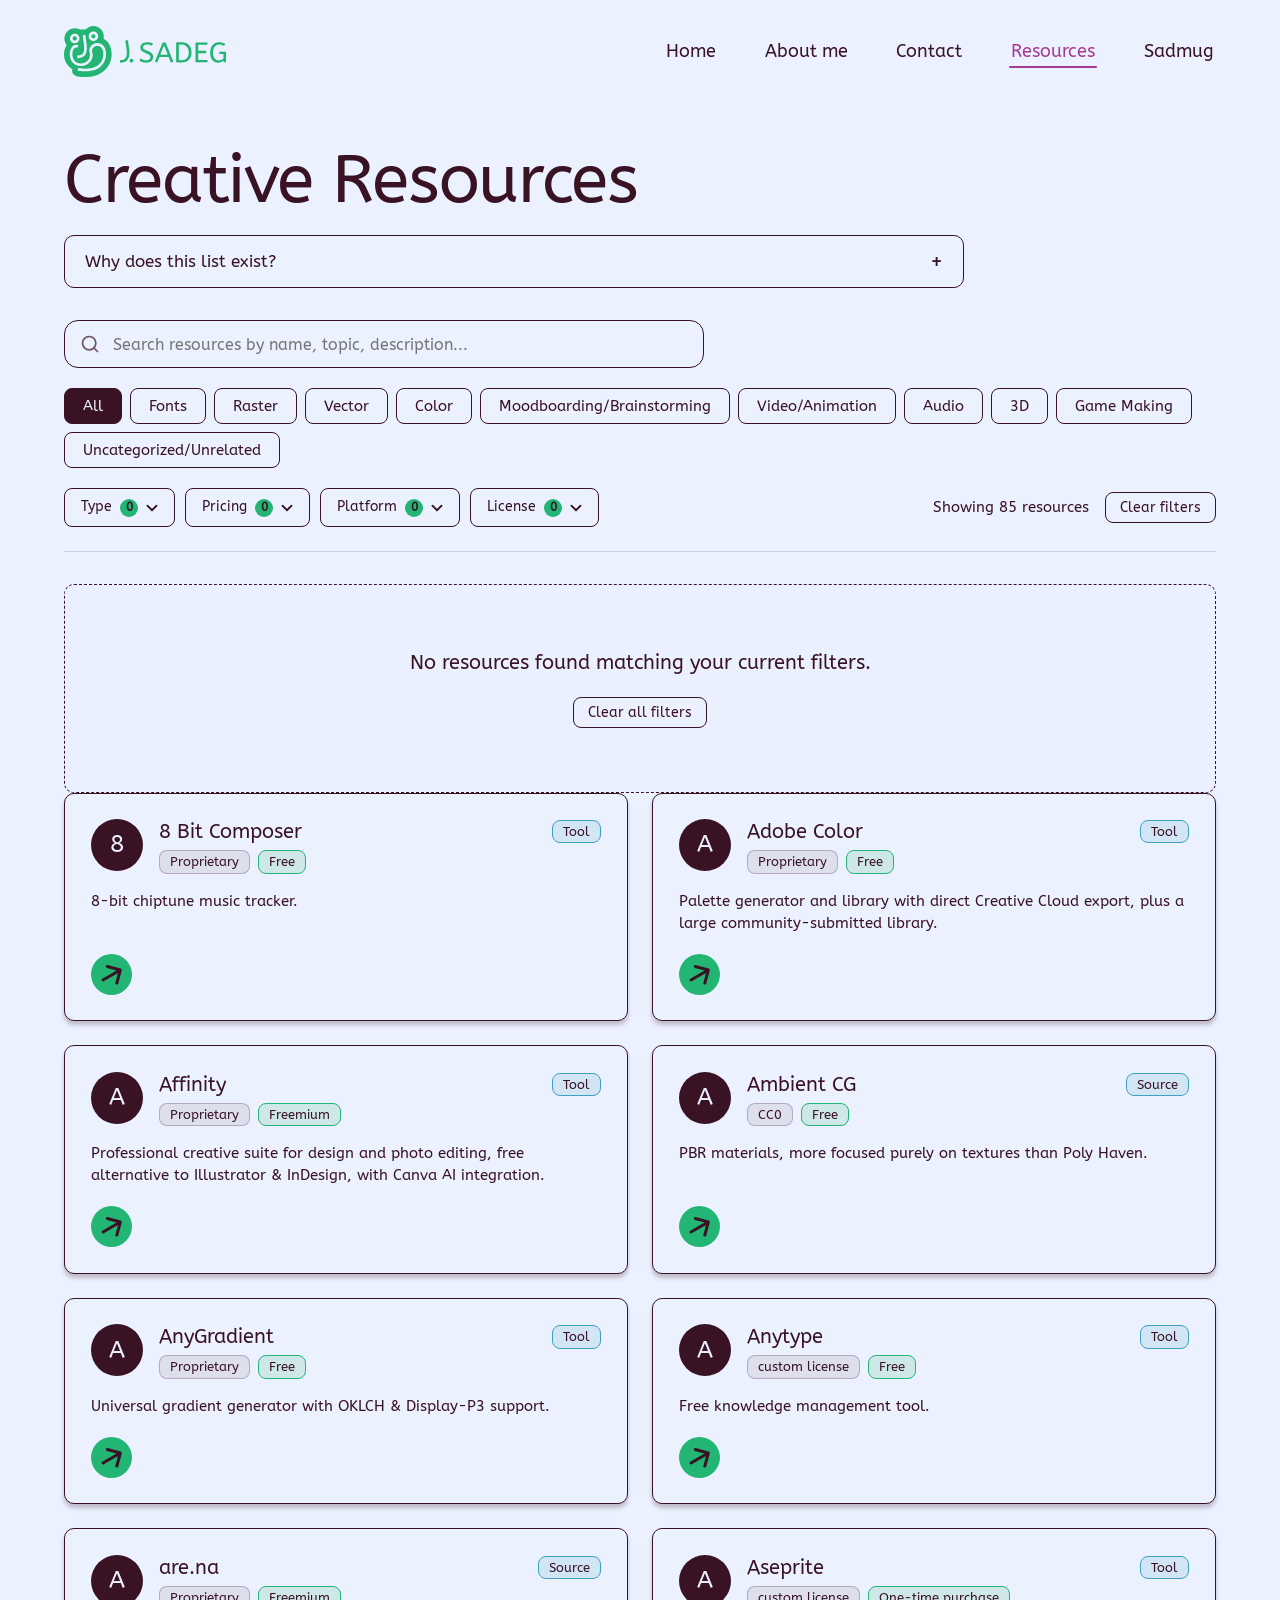
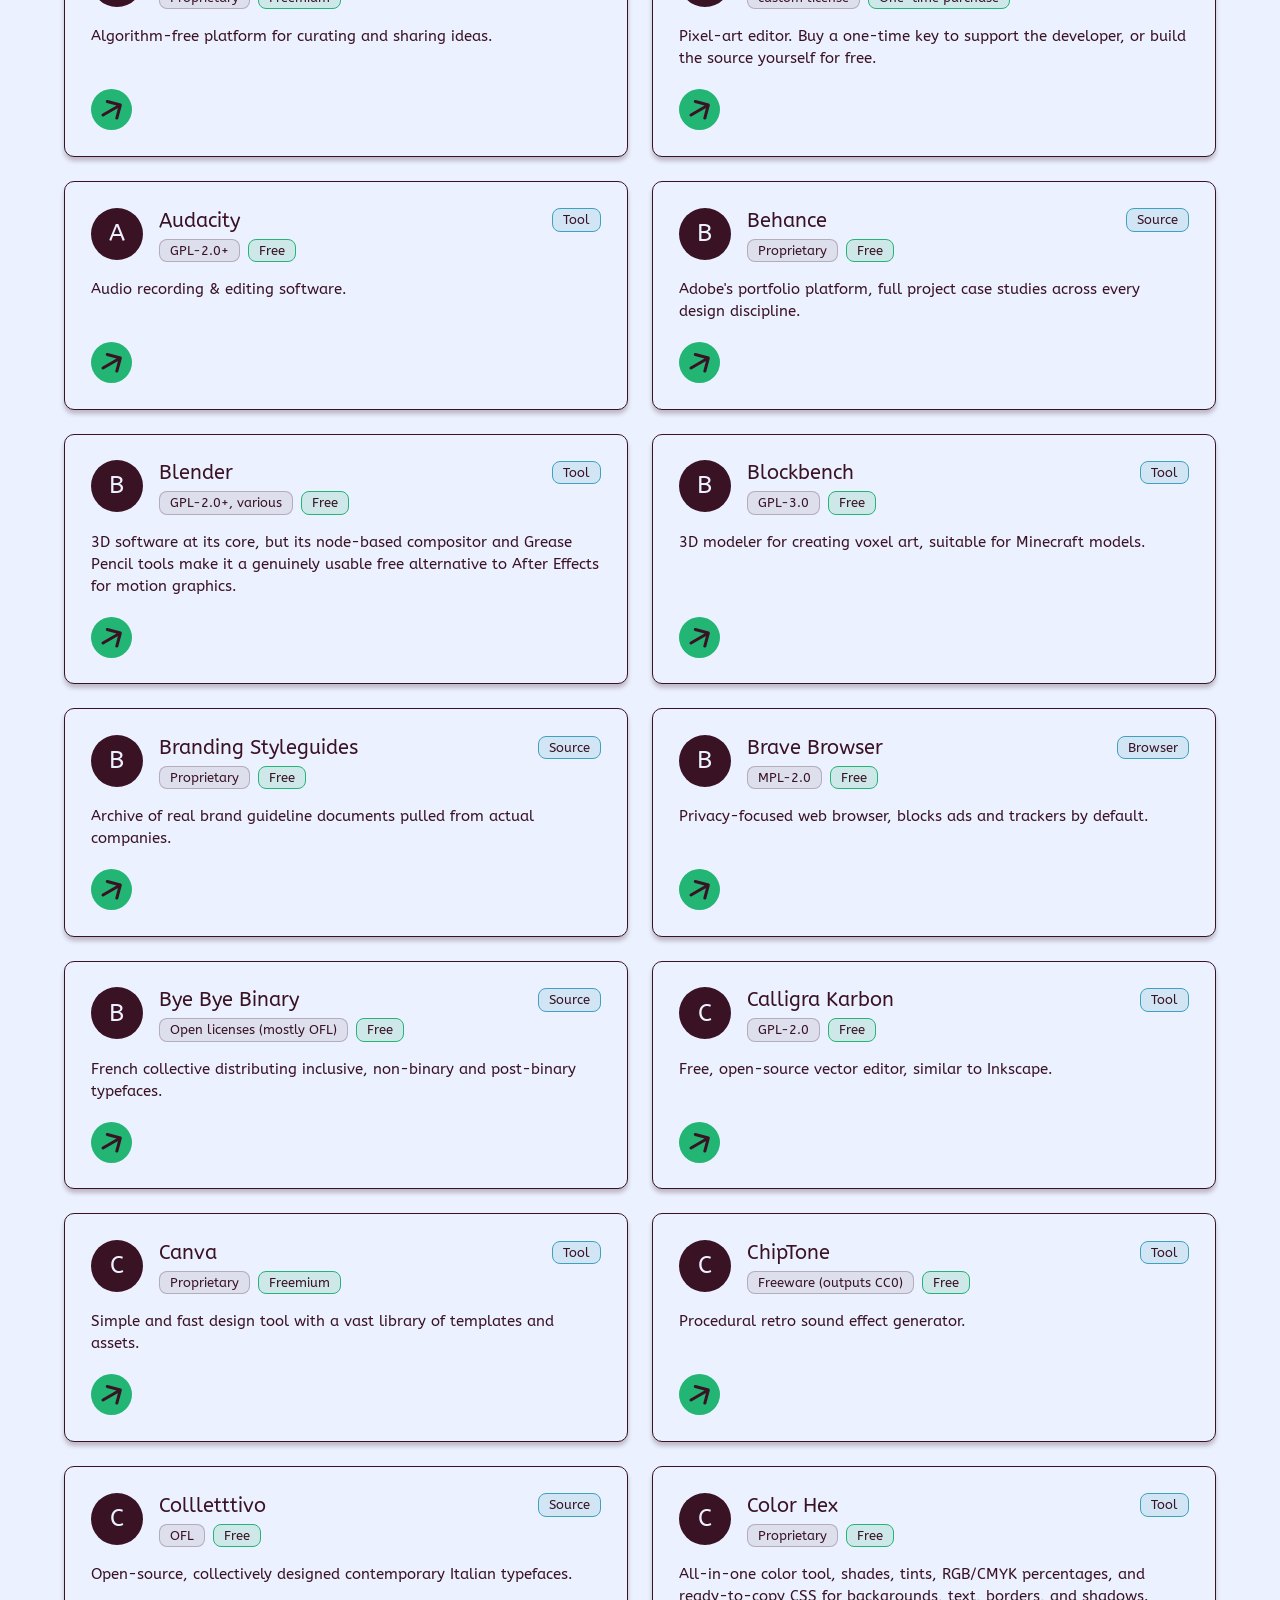
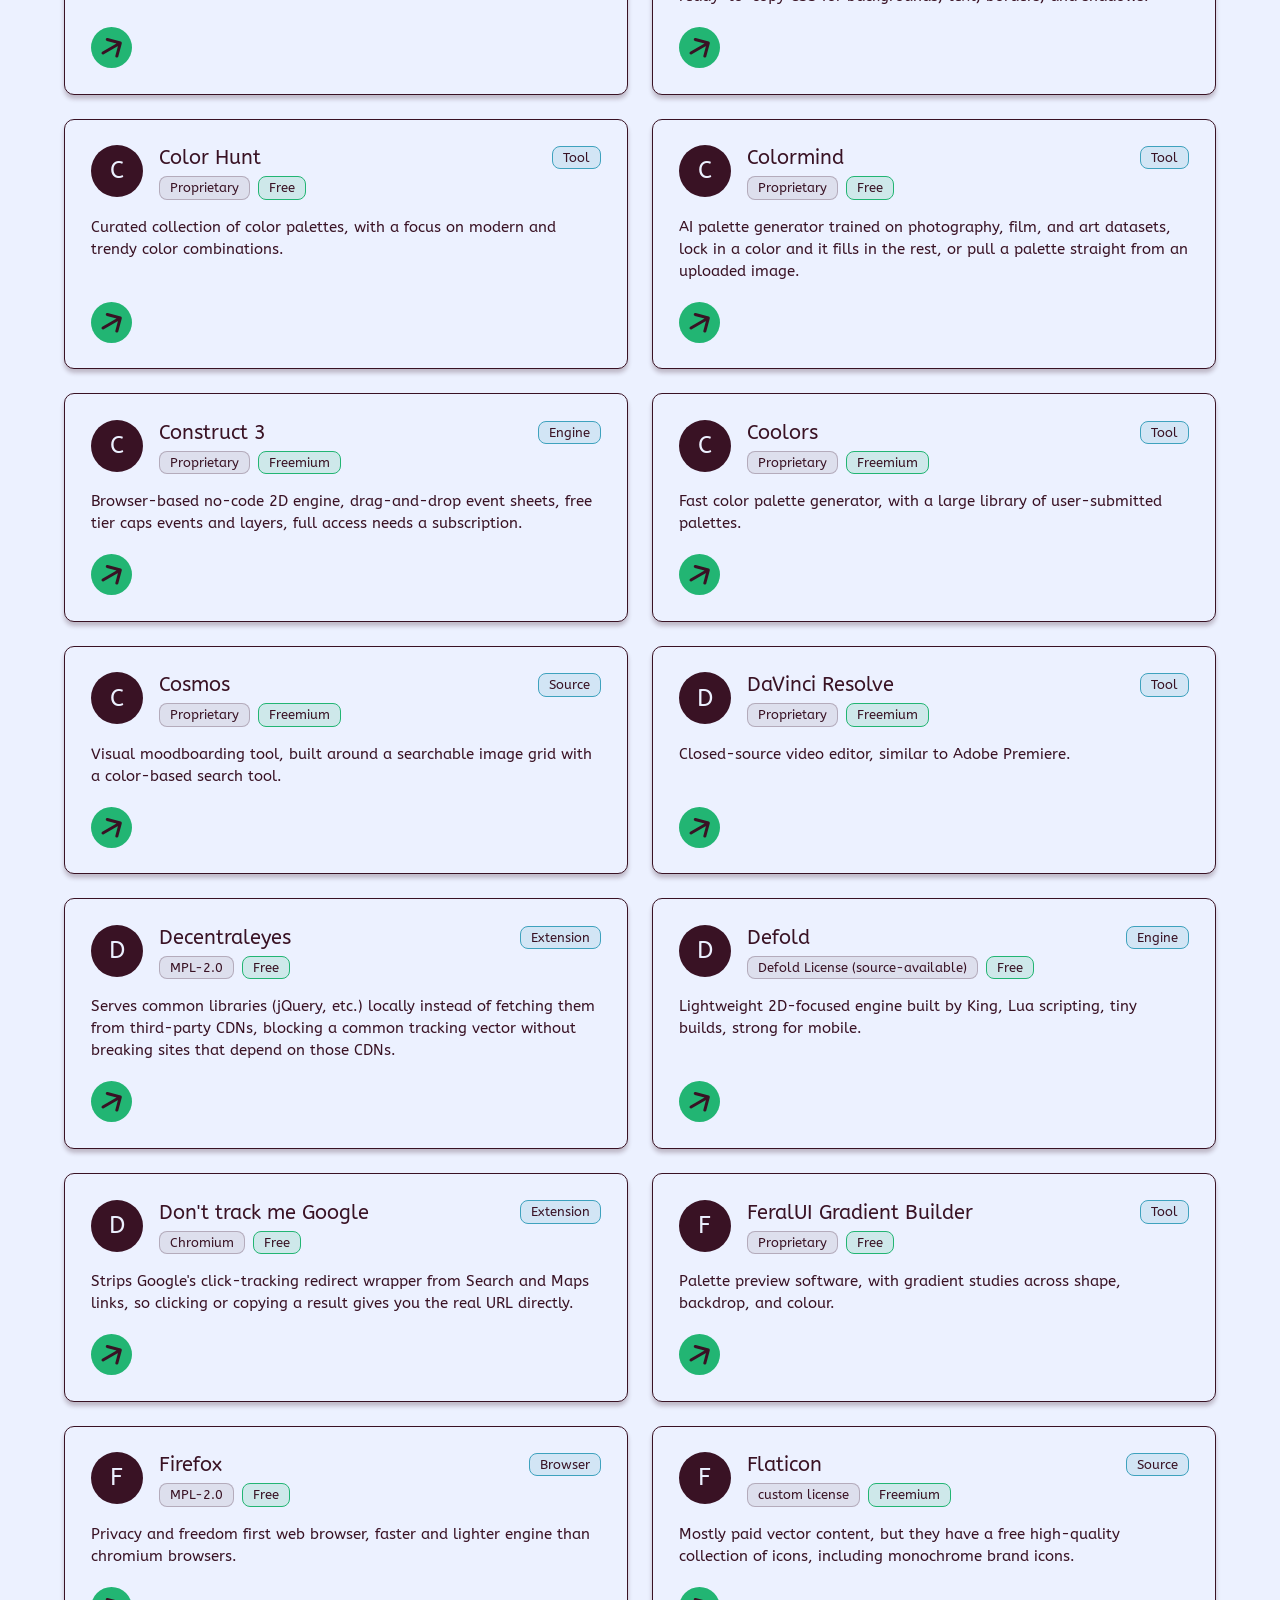
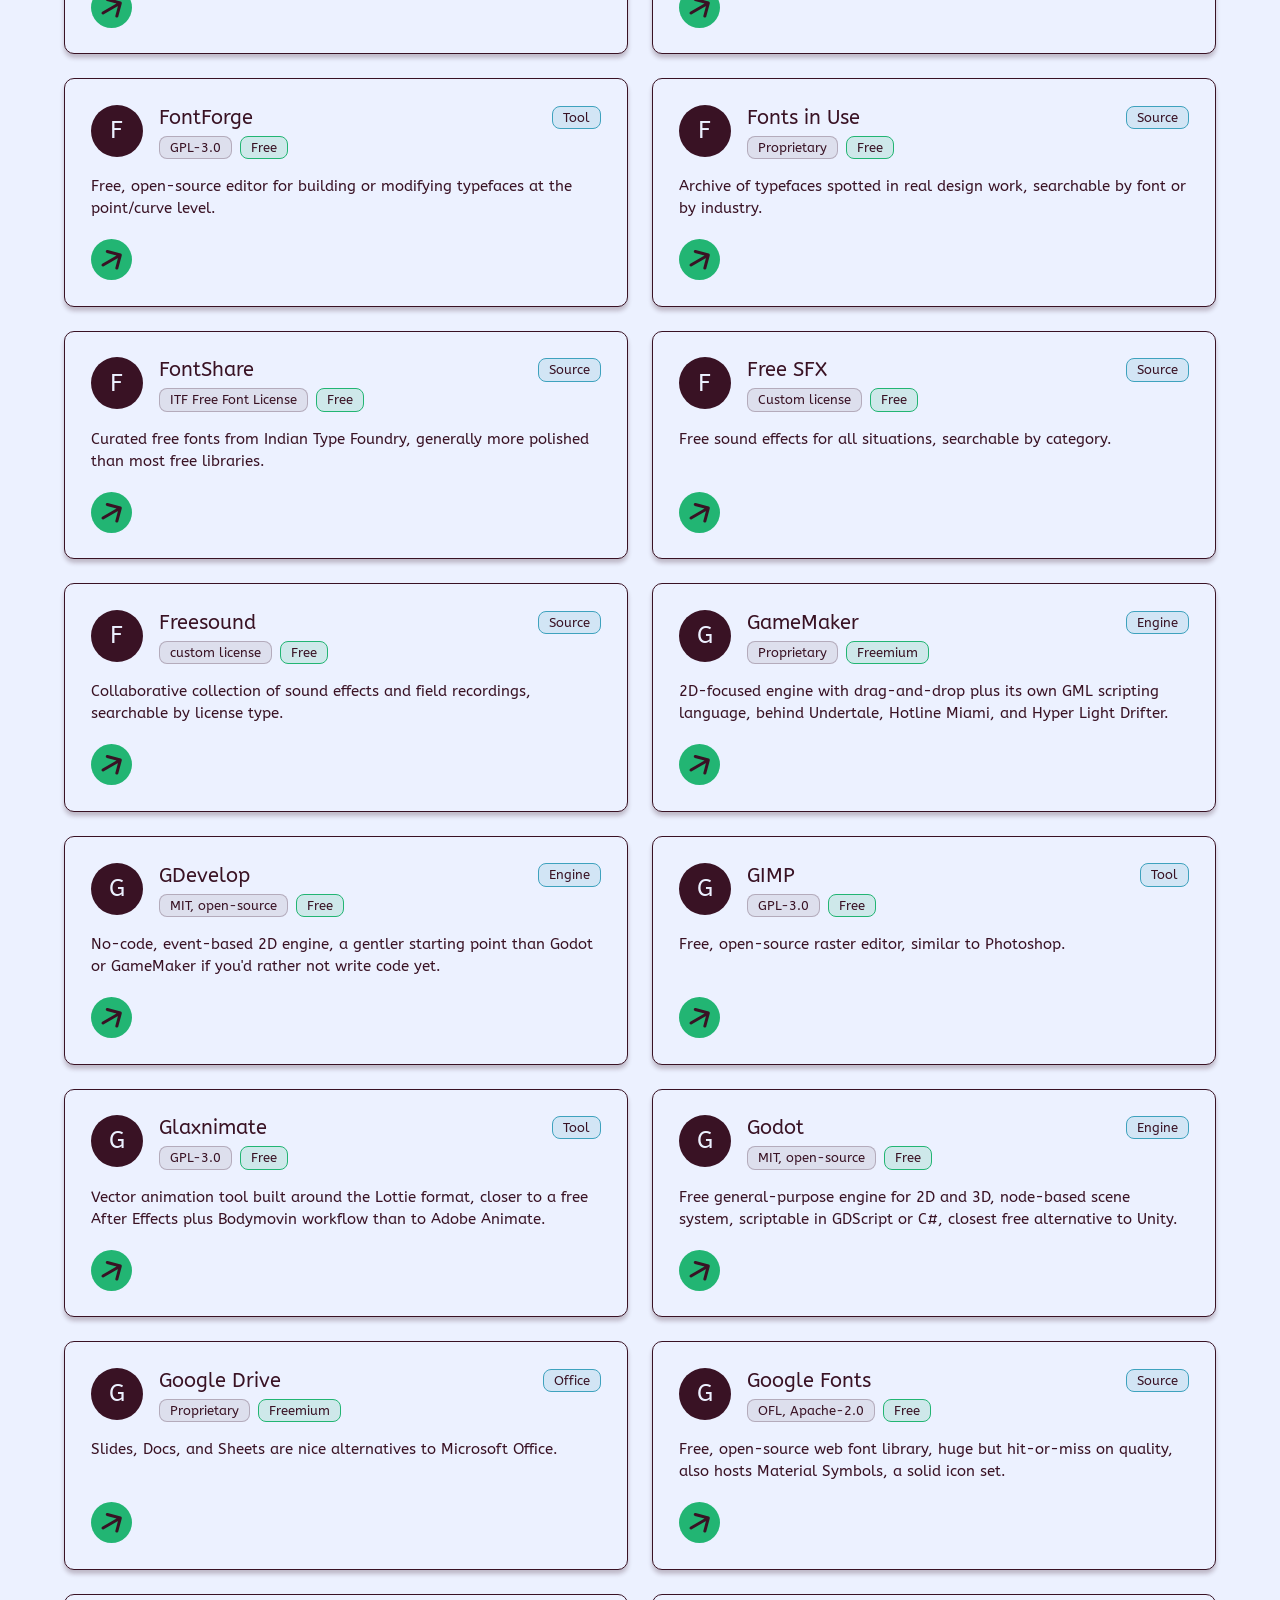
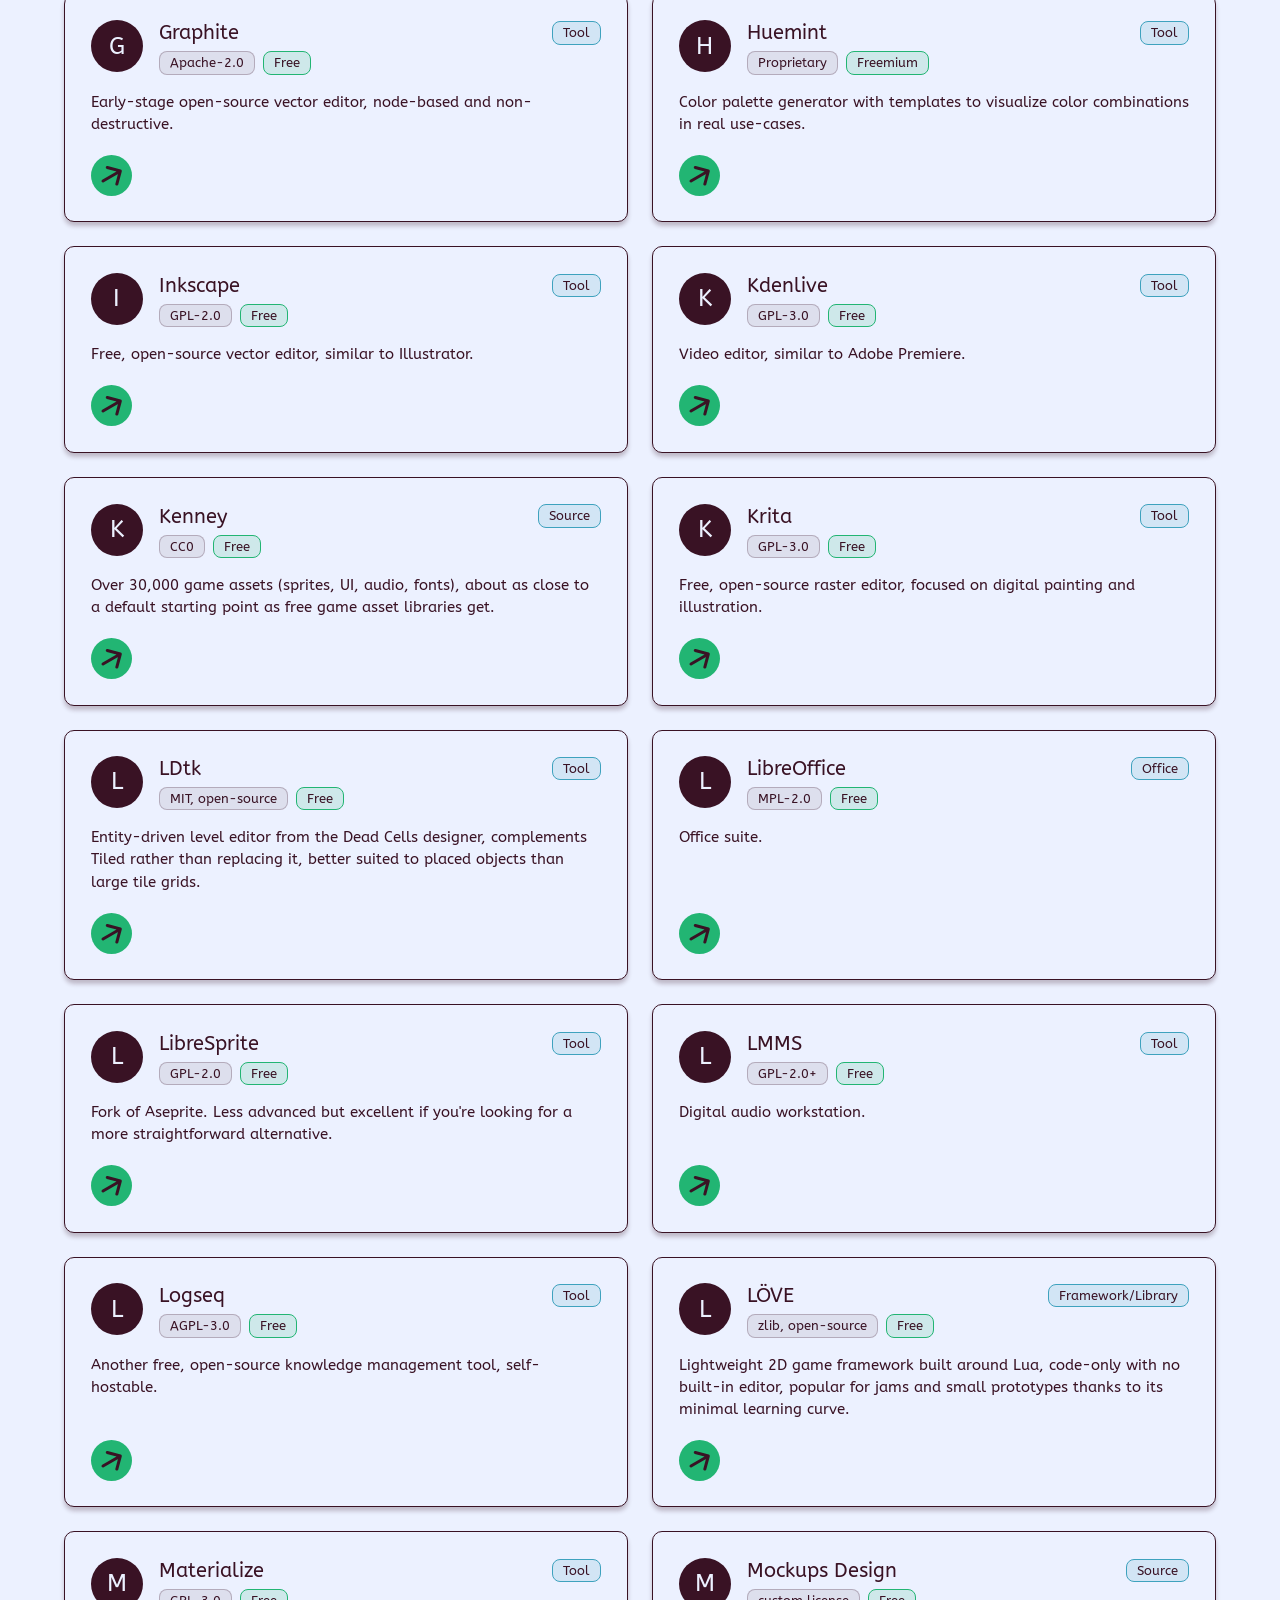
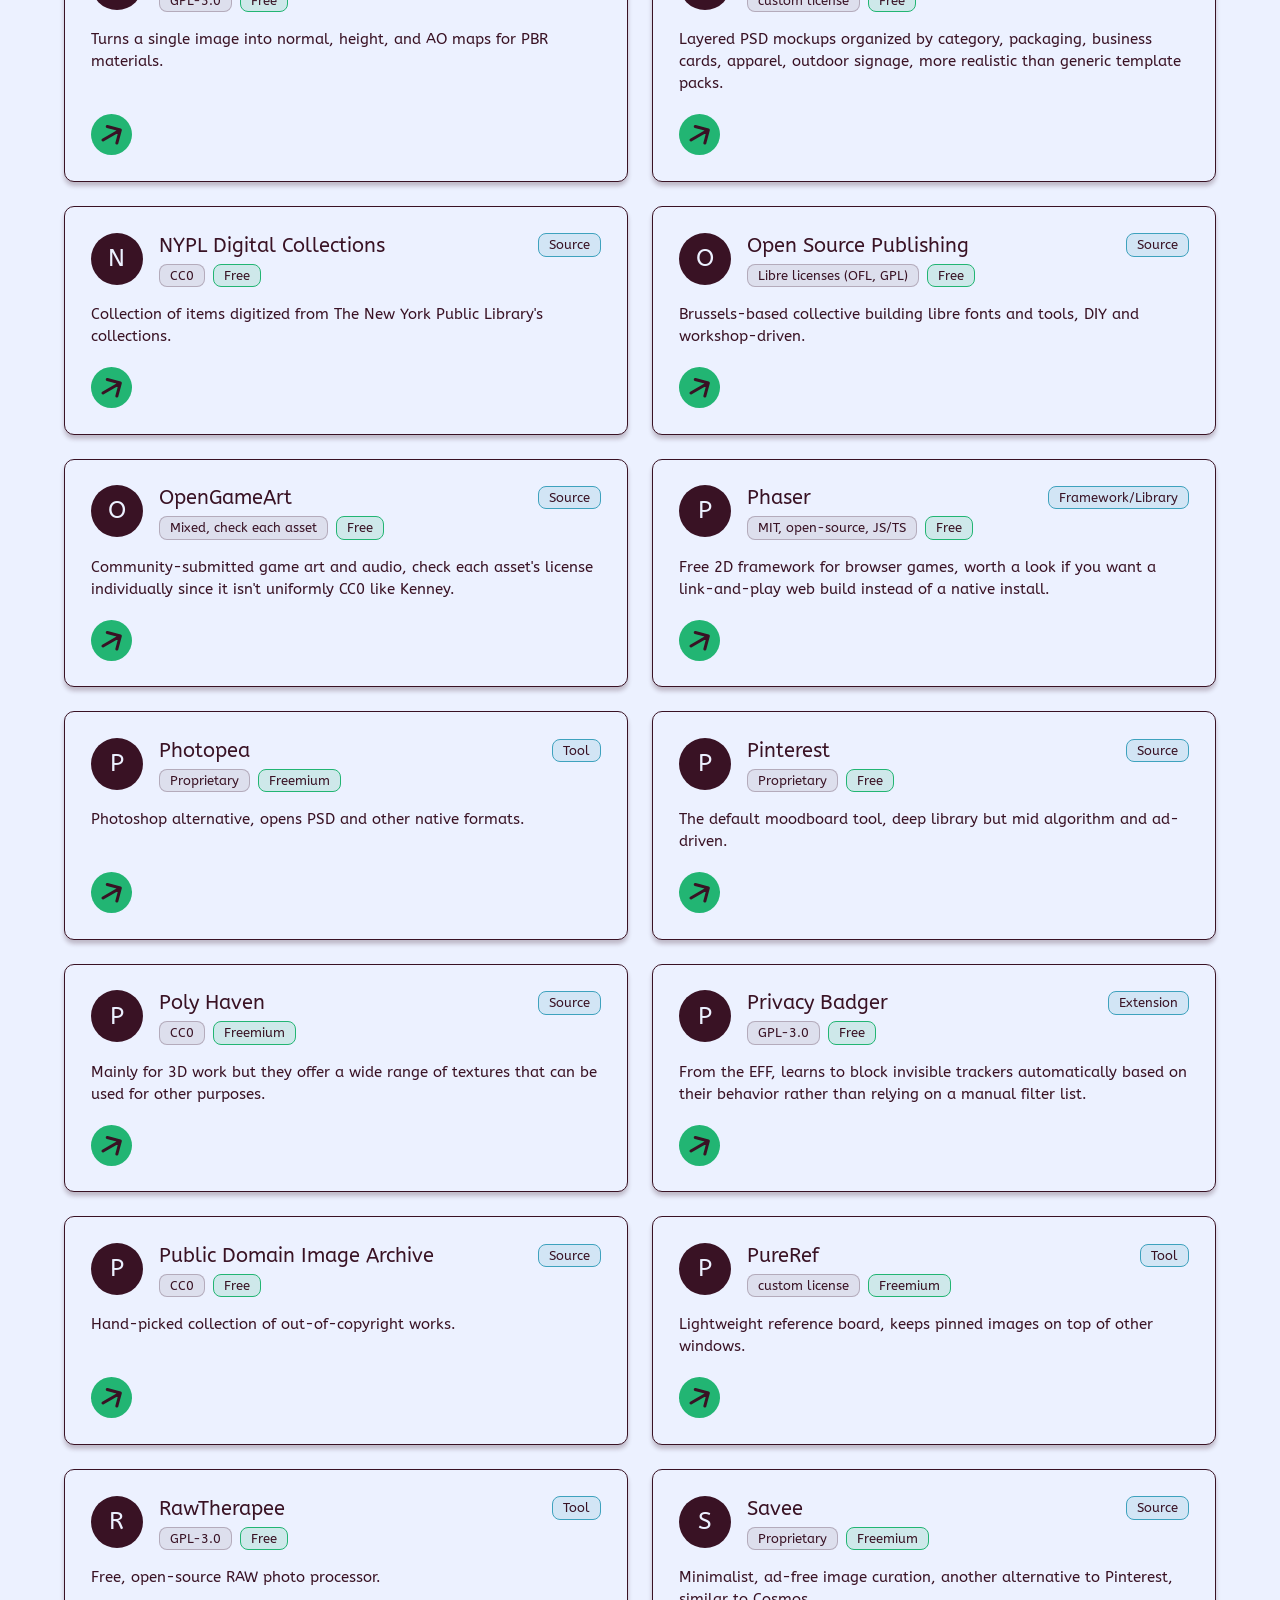
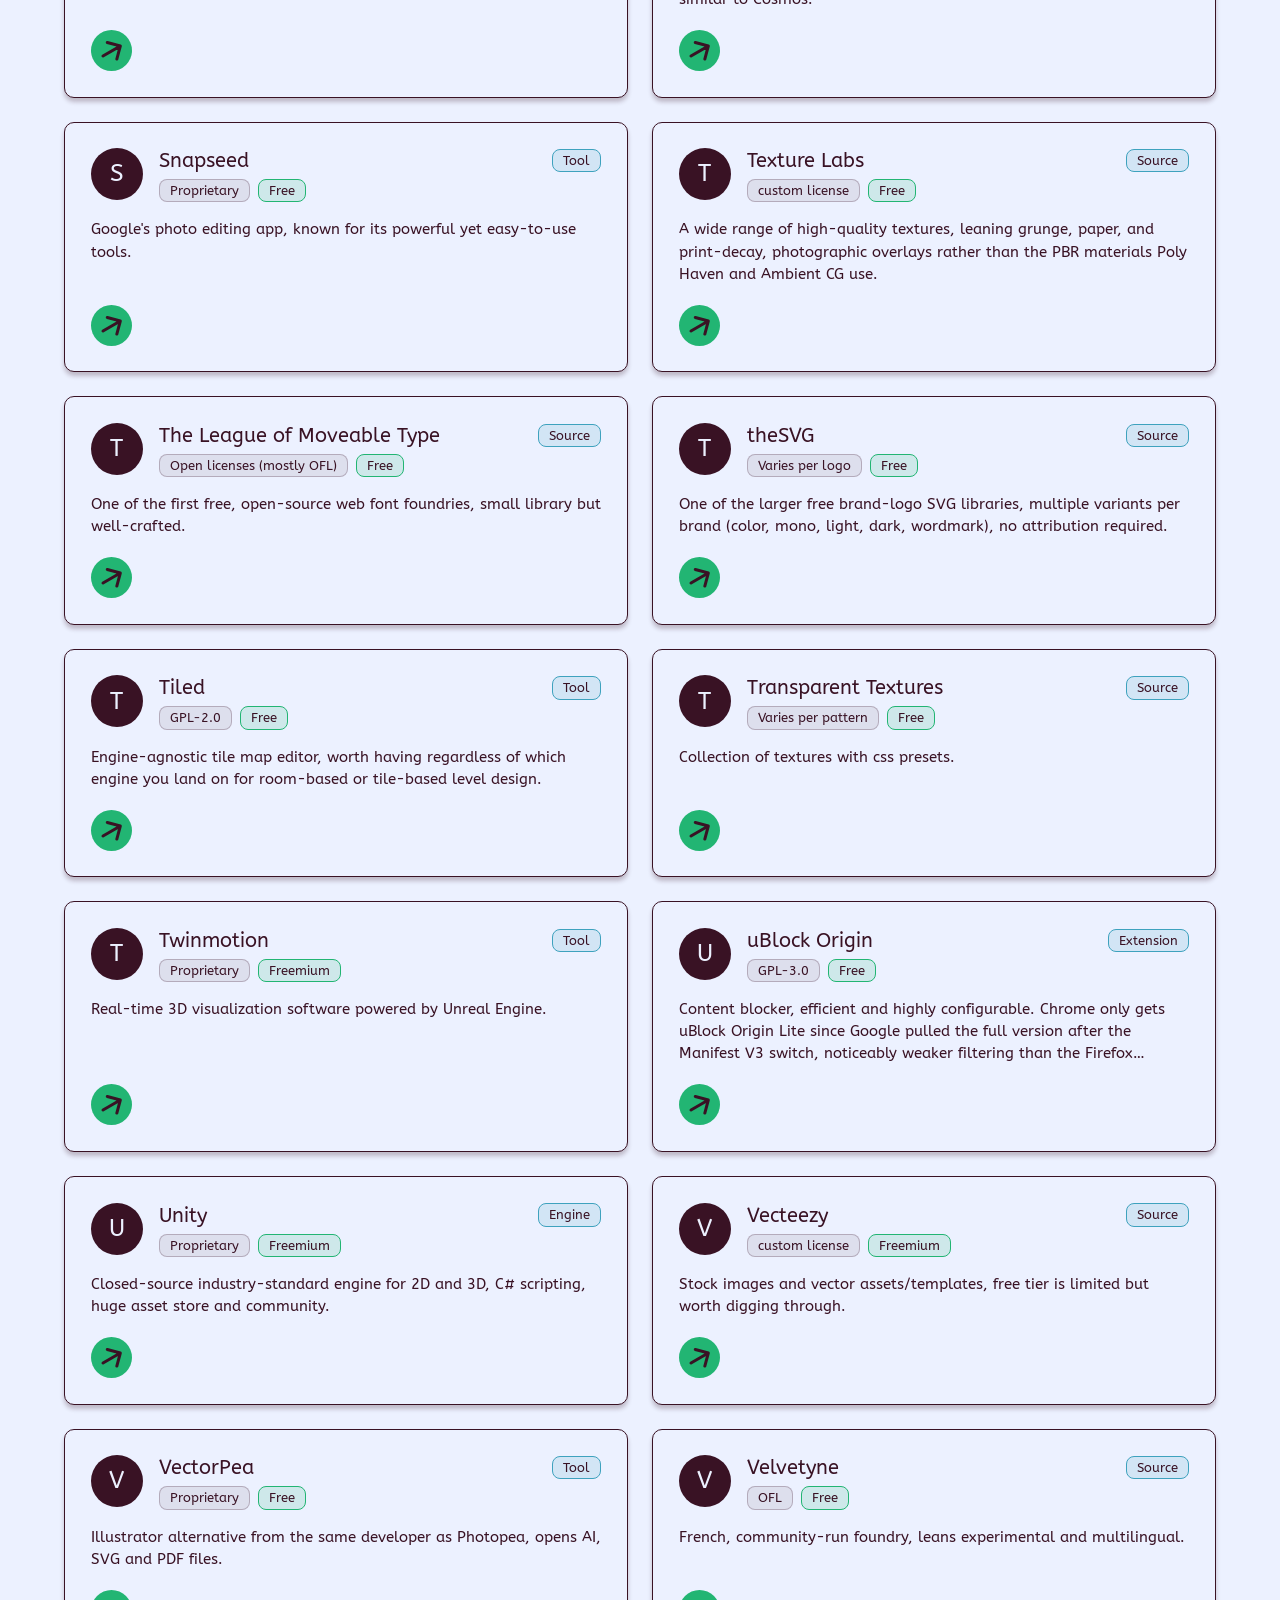
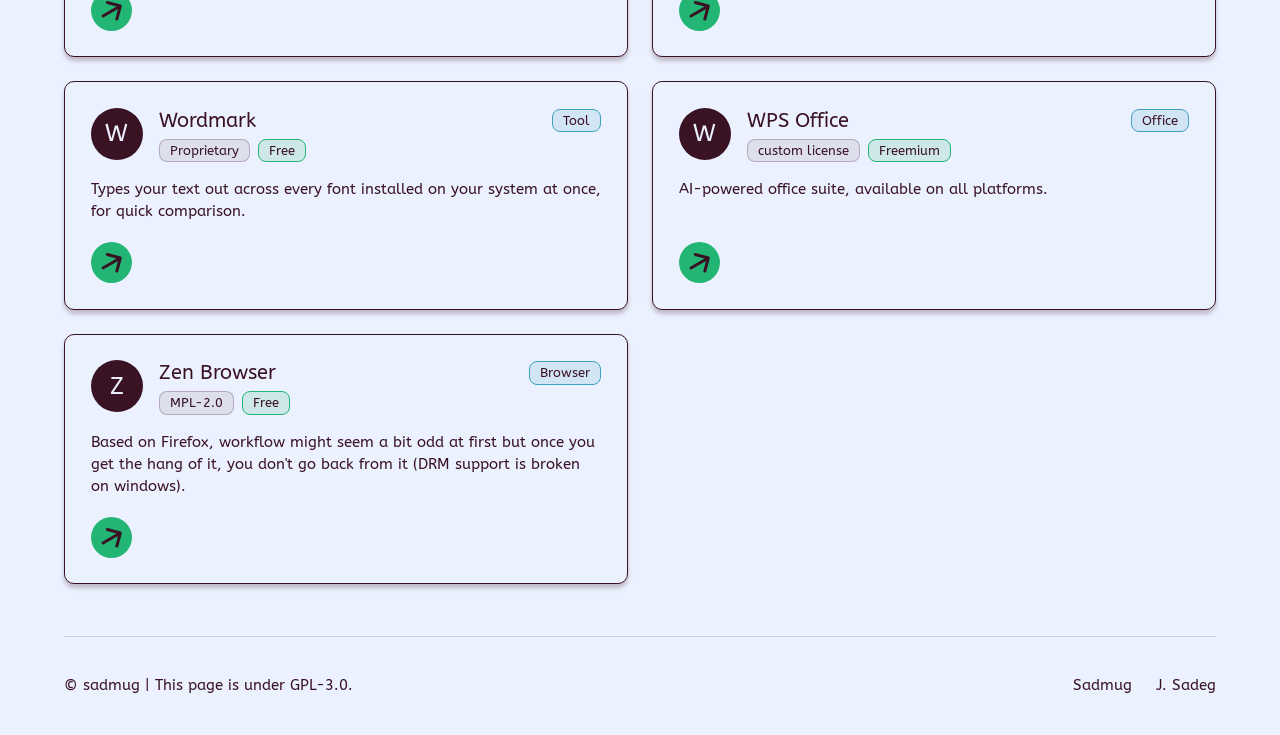
==== index.html @ e2efc4e4 "Build static site and generate index.html" ====
<!DOCTYPE html>
<html lang="en">
<head>
  <meta charset="UTF-8">
  <meta name="viewport" content="width=device-width, initial-scale=1.0">
  <title>Creative Resources | J. Sadeg</title>
  <meta name="description" content="A curated directory of digital creation tools, sources, textures, fonts, and frameworks for creative work.">
  <link rel="canonical" href="https://resources.sadmug.dev/">

  <!-- Open Graph -->
  <meta property="og:type" content="website">
  <meta property="og:site_name" content="Creative Resources">
  <meta property="og:title" content="Creative Resources | J. Sadeg">
  <meta property="og:description" content="A curated directory of digital creation tools, sources, textures, fonts, and frameworks for creative work.">
  <meta property="og:url" content="https://resources.sadmug.dev/">
  <meta property="og:image" content="https://resources.sadmug.dev/og.png">
  <meta property="og:image:width" content="1200">
  <meta property="og:image:height" content="630">
  <meta property="og:image:alt" content="Creative Resources">

  <!-- Twitter Card -->
  <meta name="twitter:card" content="summary_large_image">
  <meta name="twitter:title" content="Creative Resources | J. Sadeg">
  <meta name="twitter:description" content="A curated directory of digital creation tools, sources, textures, fonts, and frameworks for creative work.">
  <meta name="twitter:image" content="https://resources.sadmug.dev/og.png">

  <!-- Theme Color -->
  <meta name="theme-color" content="#ECF1FF">

  <!-- Favicons -->
  <link rel="icon" href="favicon.ico" sizes="32x32">
  <link rel="icon" href="icon/icon.svg" type="image/svg+xml">
  <link rel="apple-touch-icon" href="icon/apple-touch-icon.png">

  <!-- Google Fonts: ABeeZee -->
  <link rel="preconnect" href="https://fonts.googleapis.com">
  <link rel="preconnect" href="https://fonts.gstatic.com" crossorigin>
  <link href="https://fonts.googleapis.com/css2?family=ABeeZee:ital@0;1&display=swap" rel="stylesheet">

  <!-- Live Stylesheets from J. Sadeg -->
  <link rel="stylesheet" href="https://jugurthasadeg.sadmug.dev/css/tokens.css">
  <link rel="stylesheet" href="https://jugurthasadeg.sadmug.dev/css/components.css">

  <!-- Page-specific Stylesheet -->
  <link rel="stylesheet" href="css/resources.css">
</head>
<body>
  <div class="page-wrapper">
    <!-- Header Navigation -->
    <header class="site-header" role="banner">
      <div class="nav-container">
        <a href="https://jugurthasadeg.sadmug.dev/" class="brand-link" aria-label="J. SADEG Graphic Design Home">
          <img src="assets/logo/logo-light.svg" alt="J. SADEG Logo" class="brand-logo" width="250" height="79">
        </a>
        <button type="button" class="burger-btn" id="burger-btn" aria-label="Open menu" aria-expanded="false" aria-controls="site-nav">
          <svg class="burger-icon burger-icon-open" width="24" height="24" viewBox="0 0 24 24" fill="none" stroke="currentColor" stroke-width="2" stroke-linecap="round" aria-hidden="true">
            <line x1="4" y1="6" x2="20" y2="6"></line>
            <line x1="4" y1="12" x2="20" y2="12"></line>
            <line x1="4" y1="18" x2="20" y2="18"></line>
          </svg>
          <svg class="burger-icon burger-icon-close" width="24" height="24" viewBox="0 0 24 24" fill="none" stroke="currentColor" stroke-width="2" stroke-linecap="round" aria-hidden="true">
            <line x1="5" y1="5" x2="19" y2="19"></line>
            <line x1="19" y1="5" x2="5" y2="19"></line>
          </svg>
        </button>
        <nav class="site-nav" id="site-nav" role="navigation" aria-label="Main Navigation">
          <ul class="nav-list">
            <li><a href="https://jugurthasadeg.sadmug.dev/index.html" class="nav-link">Home</a></li>
            <li><a href="https://jugurthasadeg.sadmug.dev/about.html" class="nav-link">About me</a></li>
            <li><a href="https://jugurthasadeg.sadmug.dev/contact.html" class="nav-link">Contact</a></li>
            <li><a href="https://resources.sadmug.dev" class="nav-link active" aria-current="page">Resources</a></li>
            <li><a href="https://sadmug.dev" class="nav-link" target="_blank" rel="noopener noreferrer">Sadmug</a></li>
          </ul>
        </nav>
      </div>
    </header>

    <!-- Main Content -->
    <main id="main-content">
      <!-- Intro Section -->
      <section class="intro-section" aria-labelledby="page-title">
        <div class="intro-content">
          <h1 id="page-title" class="page-title">Creative Resources</h1>
          <details class="intro-details">
            <summary class="intro-summary">Why does this list exist?</summary>
            <div class="intro-text">
              <p>This file is a work in constant progress. I gather all the resources I can find for creative work. The goal is to create some kind of starter-pack for new and intermediate creatives who might not know where to look, though these might come in handy for experienced creatives too, who knows?</p>
            </div>
          </details>
        </div>
      </section>

      <!-- Filter & Search Section -->
      <section class="filters-section" aria-label="Filters and Search">
        <div class="filters-wrapper">
          <!-- Search Box -->
          <div class="search-container">
            <svg class="search-icon" width="20" height="20" viewBox="0 0 24 24" fill="none" stroke="currentColor" stroke-width="2" stroke-linecap="round" stroke-linejoin="round" aria-hidden="true">
              <circle cx="11" cy="11" r="8"></circle>
              <line x1="21" y1="21" x2="16.65" y2="16.65"></line>
            </svg>
            <input type="search" id="search-input" class="search-input" placeholder="Search resources by name, topic, description..." aria-label="Search resources">
            <button type="button" id="search-clear-btn" class="search-clear-btn" aria-label="Clear search text" hidden>&times;</button>
          </div>

          <!-- Group Buttons -->
          <div class="groups-container" role="toolbar" aria-label="Resource Groups">
        <button type="button" class="group-btn active" data-group="all">All</button>
        <button type="button" class="group-btn" data-group="fonts">Fonts</button>
        <button type="button" class="group-btn" data-group="raster">Raster</button>
        <button type="button" class="group-btn" data-group="vector">Vector</button>
        <button type="button" class="group-btn" data-group="color">Color</button>
        <button type="button" class="group-btn" data-group="moodboarding">Moodboarding/Brainstorming</button>
        <button type="button" class="group-btn" data-group="video">Video/Animation</button>
        <button type="button" class="group-btn" data-group="audio">Audio</button>
        <button type="button" class="group-btn" data-group="3d">3D</button>
        <button type="button" class="group-btn" data-group="game-making">Game Making</button>
        <button type="button" class="group-btn" data-group="other">Uncategorized/Unrelated</button>
          </div>

          <!-- Secondary Filters Row -->
          <div class="filter-controls-row">
            <div class="filter-dropdowns">
              <!-- Type Dropdown -->
              <details class="filter-dropdown" data-filter="type">
                <summary class="filter-summary">
                  <span>Type</span>
                  <span class="filter-count-badge" hidden>0</span>
                  <svg class="filter-summary-chevron" width="12" height="8" viewBox="0 0 12 8" fill="none" xmlns="http://www.w3.org/2000/svg" aria-hidden="true">
              <path d="M1.5 1.75L6 6.25L10.5 1.75" stroke="currentColor" stroke-width="1.8" stroke-linecap="round" stroke-linejoin="round"/>
            </svg>
                </summary>
                <div class="filter-dropdown-menu">
            <label class="filter-option">
              <input type="checkbox" data-filter="type" value="source">
              <span>Source</span>
            </label>
            <label class="filter-option">
              <input type="checkbox" data-filter="type" value="tool">
              <span>Tool</span>
            </label>
            <label class="filter-option">
              <input type="checkbox" data-filter="type" value="framework">
              <span>Framework/Library</span>
            </label>
            <label class="filter-option">
              <input type="checkbox" data-filter="type" value="engine">
              <span>Engine</span>
            </label>
            <label class="filter-option">
              <input type="checkbox" data-filter="type" value="extension">
              <span>Extension</span>
            </label>
            <label class="filter-option">
              <input type="checkbox" data-filter="type" value="browser">
              <span>Browser</span>
            </label>
            <label class="filter-option">
              <input type="checkbox" data-filter="type" value="office">
              <span>Office</span>
            </label>
                </div>
              </details>

              <!-- Pricing Dropdown -->
              <details class="filter-dropdown" data-filter="pricing">
                <summary class="filter-summary">
                  <span>Pricing</span>
                  <span class="filter-count-badge" hidden>0</span>
                  <svg class="filter-summary-chevron" width="12" height="8" viewBox="0 0 12 8" fill="none" xmlns="http://www.w3.org/2000/svg" aria-hidden="true">
              <path d="M1.5 1.75L6 6.25L10.5 1.75" stroke="currentColor" stroke-width="1.8" stroke-linecap="round" stroke-linejoin="round"/>
            </svg>
                </summary>
                <div class="filter-dropdown-menu">
            <label class="filter-option">
              <input type="checkbox" data-filter="pricing" value="free">
              <span>Free</span>
            </label>
            <label class="filter-option">
              <input type="checkbox" data-filter="pricing" value="freemium">
              <span>Freemium</span>
            </label>
            <label class="filter-option">
              <input type="checkbox" data-filter="pricing" value="one-time">
              <span>One-time purchase</span>
            </label>
            <label class="filter-option">
              <input type="checkbox" data-filter="pricing" value="subscription">
              <span>Subscription</span>
            </label>
            <label class="filter-option">
              <input type="checkbox" data-filter="pricing" value="paid">
              <span>Paid</span>
            </label>
                </div>
              </details>

              <!-- Platform Dropdown -->
              <details class="filter-dropdown" data-filter="platform">
                <summary class="filter-summary">
                  <span>Platform</span>
                  <span class="filter-count-badge" hidden>0</span>
                  <svg class="filter-summary-chevron" width="12" height="8" viewBox="0 0 12 8" fill="none" xmlns="http://www.w3.org/2000/svg" aria-hidden="true">
              <path d="M1.5 1.75L6 6.25L10.5 1.75" stroke="currentColor" stroke-width="1.8" stroke-linecap="round" stroke-linejoin="round"/>
            </svg>
                </summary>
                <div class="filter-dropdown-menu">
            <label class="filter-option">
              <input type="checkbox" data-filter="platform" value="linux">
              <span>Linux</span>
            </label>
            <label class="filter-option">
              <input type="checkbox" data-filter="platform" value="windows">
              <span>Windows</span>
            </label>
            <label class="filter-option">
              <input type="checkbox" data-filter="platform" value="macos">
              <span>macOS</span>
            </label>
            <label class="filter-option">
              <input type="checkbox" data-filter="platform" value="bsd">
              <span>BSD</span>
            </label>
            <label class="filter-option">
              <input type="checkbox" data-filter="platform" value="web">
              <span>Web</span>
            </label>
            <label class="filter-option">
              <input type="checkbox" data-filter="platform" value="android">
              <span>Android</span>
            </label>
            <label class="filter-option">
              <input type="checkbox" data-filter="platform" value="ios">
              <span>iOS</span>
            </label>
            <label class="filter-option">
              <input type="checkbox" data-filter="platform" value="ipad">
              <span>iPadOS</span>
            </label>
            <label class="filter-option">
              <input type="checkbox" data-filter="platform" value="chromeos">
              <span>ChromeOS</span>
            </label>
            <label class="filter-option">
              <input type="checkbox" data-filter="platform" value="browser-extension">
              <span>Browser extension</span>
            </label>
                </div>
              </details>

              <!-- License Dropdown -->
              <details class="filter-dropdown" data-filter="license">
                <summary class="filter-summary">
                  <span>License</span>
                  <span class="filter-count-badge" hidden>0</span>
                  <svg class="filter-summary-chevron" width="12" height="8" viewBox="0 0 12 8" fill="none" xmlns="http://www.w3.org/2000/svg" aria-hidden="true">
              <path d="M1.5 1.75L6 6.25L10.5 1.75" stroke="currentColor" stroke-width="1.8" stroke-linecap="round" stroke-linejoin="round"/>
            </svg>
                </summary>
                <div class="filter-dropdown-menu">
            <label class="filter-option">
              <input type="checkbox" data-filter="license" value="AGPL-3.0">
              <span>AGPL-3.0</span>
            </label>
            <label class="filter-option">
              <input type="checkbox" data-filter="license" value="Apache-2.0">
              <span>Apache-2.0</span>
            </label>
            <label class="filter-option">
              <input type="checkbox" data-filter="license" value="CC0">
              <span>CC0</span>
            </label>
            <label class="filter-option">
              <input type="checkbox" data-filter="license" value="Chromium">
              <span>Chromium</span>
            </label>
            <label class="filter-option">
              <input type="checkbox" data-filter="license" value="custom license">
              <span>custom license</span>
            </label>
            <label class="filter-option">
              <input type="checkbox" data-filter="license" value="Custom license">
              <span>Custom license</span>
            </label>
            <label class="filter-option">
              <input type="checkbox" data-filter="license" value="Defold License (source-available)">
              <span>Defold License (source-available)</span>
            </label>
            <label class="filter-option">
              <input type="checkbox" data-filter="license" value="Freeware (outputs CC0)">
              <span>Freeware (outputs CC0)</span>
            </label>
            <label class="filter-option">
              <input type="checkbox" data-filter="license" value="GPL-2.0">
              <span>GPL-2.0</span>
            </label>
            <label class="filter-option">
              <input type="checkbox" data-filter="license" value="GPL-2.0+">
              <span>GPL-2.0+</span>
            </label>
            <label class="filter-option">
              <input type="checkbox" data-filter="license" value="GPL-2.0+, various">
              <span>GPL-2.0+, various</span>
            </label>
            <label class="filter-option">
              <input type="checkbox" data-filter="license" value="GPL-3.0">
              <span>GPL-3.0</span>
            </label>
            <label class="filter-option">
              <input type="checkbox" data-filter="license" value="ITF Free Font License">
              <span>ITF Free Font License</span>
            </label>
            <label class="filter-option">
              <input type="checkbox" data-filter="license" value="Libre licenses (OFL, GPL)">
              <span>Libre licenses (OFL, GPL)</span>
            </label>
            <label class="filter-option">
              <input type="checkbox" data-filter="license" value="MIT, open-source">
              <span>MIT, open-source</span>
            </label>
            <label class="filter-option">
              <input type="checkbox" data-filter="license" value="MIT, open-source, JS/TS">
              <span>MIT, open-source, JS/TS</span>
            </label>
            <label class="filter-option">
              <input type="checkbox" data-filter="license" value="Mixed, check each asset">
              <span>Mixed, check each asset</span>
            </label>
            <label class="filter-option">
              <input type="checkbox" data-filter="license" value="MPL-2.0">
              <span>MPL-2.0</span>
            </label>
            <label class="filter-option">
              <input type="checkbox" data-filter="license" value="OFL">
              <span>OFL</span>
            </label>
            <label class="filter-option">
              <input type="checkbox" data-filter="license" value="OFL, Apache-2.0">
              <span>OFL, Apache-2.0</span>
            </label>
            <label class="filter-option">
              <input type="checkbox" data-filter="license" value="Open licenses (mostly OFL)">
              <span>Open licenses (mostly OFL)</span>
            </label>
            <label class="filter-option">
              <input type="checkbox" data-filter="license" value="Proprietary">
              <span>Proprietary</span>
            </label>
            <label class="filter-option">
              <input type="checkbox" data-filter="license" value="Varies per logo">
              <span>Varies per logo</span>
            </label>
            <label class="filter-option">
              <input type="checkbox" data-filter="license" value="Varies per pattern">
              <span>Varies per pattern</span>
            </label>
            <label class="filter-option">
              <input type="checkbox" data-filter="license" value="zlib, open-source">
              <span>zlib, open-source</span>
            </label>
                </div>
              </details>
            </div>

            <!-- Actions and Results Count -->
            <div class="filter-actions">
              <div id="results-count" class="results-count" aria-live="polite">Showing 85 resources</div>
              <button type="button" class="btn-clear-filters" id="clear-filters-btn">Clear filters</button>
            </div>
          </div>
        </div>
      </section>

      <!-- Empty State -->
      <div class="empty-state" id="empty-state" hidden>
        <p class="empty-title">No resources found matching your current filters.</p>
        <button type="button" class="btn-clear-filters" id="empty-clear-btn">Clear all filters</button>
      </div>

      <!-- Resource Cards Grid -->
      <section class="resources-section" aria-label="Resources List">
        <div class="resources-grid" id="resources-grid">
        <article class="resource-card" role="button" tabindex="0" data-id="8-bit-composer" aria-label="View details for 8 Bit Composer">
          <div class="card-top">
            <div class="card-avatar" aria-hidden="true">8</div>
            <div class="card-info">
              <div class="card-header-line">
                <h2 class="card-name">8 Bit Composer</h2>
                <span class="badge badge-type">Tool</span>
              </div>
            <div class="card-meta-line">
              <span class="badge badge-license">Proprietary</span>
              <span class="badge badge-pricing">Free</span>
            </div>
            </div>
          </div>
          <p class="card-description">8-bit chiptune music tracker.</p>
          <div class="card-bottom">
            <a href="https://8bitcomposer.com/" target="_blank" rel="noopener noreferrer" class="card-arrow-btn" aria-label="Open 8 Bit Composer" title="Open 8 Bit Composer">
              <svg width="41" height="41" viewBox="0 0 41 41" fill="none" xmlns="http://www.w3.org/2000/svg" aria-hidden="true">
                <circle cx="20.5" cy="20.5" r="20.5" fill="#22B573"/>
                <path d="M11.2501 24.7009C10.5326 25.1151 10.2868 26.0325 10.701 26.75C11.1152 27.4674 12.0326 27.7132 12.7501 27.299L12.0001 26L11.2501 24.7009ZM12.0001 26L12.7501 27.299L30.0706 17.299L29.3206 16L28.5706 14.7009L11.2501 24.7009L12.0001 26ZM30.7694 16.3882C30.9839 15.588 30.509 14.7655 29.7088 14.5511L16.6688 11.057C15.8686 10.8426 15.0461 11.3175 14.8317 12.1177C14.6173 12.9179 15.0921 13.7404 15.8923 13.9548L27.4834 17.0606L24.3776 28.6517C24.1632 29.4519 24.6381 30.2744 25.4383 30.4888C26.2385 30.7033 27.061 30.2284 27.2754 29.4282L30.7694 16.3882Z" fill="#391224"/>
              </svg>
            </a>
          </div>
        </article>
        <article class="resource-card" role="button" tabindex="0" data-id="adobe-color" aria-label="View details for Adobe Color">
          <div class="card-top">
            <div class="card-avatar" aria-hidden="true">A</div>
            <div class="card-info">
              <div class="card-header-line">
                <h2 class="card-name">Adobe Color</h2>
                <span class="badge badge-type">Tool</span>
              </div>
            <div class="card-meta-line">
              <span class="badge badge-license">Proprietary</span>
              <span class="badge badge-pricing">Free</span>
            </div>
            </div>
          </div>
          <p class="card-description">Palette generator and library with direct Creative Cloud export, plus a large community-submitted library.</p>
          <div class="card-bottom">
            <a href="https://color.adobe.com/" target="_blank" rel="noopener noreferrer" class="card-arrow-btn" aria-label="Open Adobe Color" title="Open Adobe Color">
              <svg width="41" height="41" viewBox="0 0 41 41" fill="none" xmlns="http://www.w3.org/2000/svg" aria-hidden="true">
                <circle cx="20.5" cy="20.5" r="20.5" fill="#22B573"/>
                <path d="M11.2501 24.7009C10.5326 25.1151 10.2868 26.0325 10.701 26.75C11.1152 27.4674 12.0326 27.7132 12.7501 27.299L12.0001 26L11.2501 24.7009ZM12.0001 26L12.7501 27.299L30.0706 17.299L29.3206 16L28.5706 14.7009L11.2501 24.7009L12.0001 26ZM30.7694 16.3882C30.9839 15.588 30.509 14.7655 29.7088 14.5511L16.6688 11.057C15.8686 10.8426 15.0461 11.3175 14.8317 12.1177C14.6173 12.9179 15.0921 13.7404 15.8923 13.9548L27.4834 17.0606L24.3776 28.6517C24.1632 29.4519 24.6381 30.2744 25.4383 30.4888C26.2385 30.7033 27.061 30.2284 27.2754 29.4282L30.7694 16.3882Z" fill="#391224"/>
              </svg>
            </a>
          </div>
        </article>
        <article class="resource-card" role="button" tabindex="0" data-id="affinity" aria-label="View details for Affinity">
          <div class="card-top">
            <div class="card-avatar" aria-hidden="true">A</div>
            <div class="card-info">
              <div class="card-header-line">
                <h2 class="card-name">Affinity</h2>
                <span class="badge badge-type">Tool</span>
              </div>
            <div class="card-meta-line">
              <span class="badge badge-license">Proprietary</span>
              <span class="badge badge-pricing">Freemium</span>
            </div>
            </div>
          </div>
          <p class="card-description">Professional creative suite for design and photo editing, free alternative to Illustrator &amp; InDesign, with Canva AI integration.</p>
          <div class="card-bottom">
            <a href="https://www.affinity.studio/" target="_blank" rel="noopener noreferrer" class="card-arrow-btn" aria-label="Open Affinity" title="Open Affinity">
              <svg width="41" height="41" viewBox="0 0 41 41" fill="none" xmlns="http://www.w3.org/2000/svg" aria-hidden="true">
                <circle cx="20.5" cy="20.5" r="20.5" fill="#22B573"/>
                <path d="M11.2501 24.7009C10.5326 25.1151 10.2868 26.0325 10.701 26.75C11.1152 27.4674 12.0326 27.7132 12.7501 27.299L12.0001 26L11.2501 24.7009ZM12.0001 26L12.7501 27.299L30.0706 17.299L29.3206 16L28.5706 14.7009L11.2501 24.7009L12.0001 26ZM30.7694 16.3882C30.9839 15.588 30.509 14.7655 29.7088 14.5511L16.6688 11.057C15.8686 10.8426 15.0461 11.3175 14.8317 12.1177C14.6173 12.9179 15.0921 13.7404 15.8923 13.9548L27.4834 17.0606L24.3776 28.6517C24.1632 29.4519 24.6381 30.2744 25.4383 30.4888C26.2385 30.7033 27.061 30.2284 27.2754 29.4282L30.7694 16.3882Z" fill="#391224"/>
              </svg>
            </a>
          </div>
        </article>
        <article class="resource-card" role="button" tabindex="0" data-id="ambient-cg" aria-label="View details for Ambient CG">
          <div class="card-top">
            <div class="card-avatar" aria-hidden="true">A</div>
            <div class="card-info">
              <div class="card-header-line">
                <h2 class="card-name">Ambient CG</h2>
                <span class="badge badge-type">Source</span>
              </div>
            <div class="card-meta-line">
              <span class="badge badge-license">CC0</span>
              <span class="badge badge-pricing">Free</span>
            </div>
            </div>
          </div>
          <p class="card-description">PBR materials, more focused purely on textures than Poly Haven.</p>
          <div class="card-bottom">
            <a href="https://ambientcg.com/" target="_blank" rel="noopener noreferrer" class="card-arrow-btn" aria-label="Open Ambient CG" title="Open Ambient CG">
              <svg width="41" height="41" viewBox="0 0 41 41" fill="none" xmlns="http://www.w3.org/2000/svg" aria-hidden="true">
                <circle cx="20.5" cy="20.5" r="20.5" fill="#22B573"/>
                <path d="M11.2501 24.7009C10.5326 25.1151 10.2868 26.0325 10.701 26.75C11.1152 27.4674 12.0326 27.7132 12.7501 27.299L12.0001 26L11.2501 24.7009ZM12.0001 26L12.7501 27.299L30.0706 17.299L29.3206 16L28.5706 14.7009L11.2501 24.7009L12.0001 26ZM30.7694 16.3882C30.9839 15.588 30.509 14.7655 29.7088 14.5511L16.6688 11.057C15.8686 10.8426 15.0461 11.3175 14.8317 12.1177C14.6173 12.9179 15.0921 13.7404 15.8923 13.9548L27.4834 17.0606L24.3776 28.6517C24.1632 29.4519 24.6381 30.2744 25.4383 30.4888C26.2385 30.7033 27.061 30.2284 27.2754 29.4282L30.7694 16.3882Z" fill="#391224"/>
              </svg>
            </a>
          </div>
        </article>
        <article class="resource-card" role="button" tabindex="0" data-id="anygradient" aria-label="View details for AnyGradient">
          <div class="card-top">
            <div class="card-avatar" aria-hidden="true">A</div>
            <div class="card-info">
              <div class="card-header-line">
                <h2 class="card-name">AnyGradient</h2>
                <span class="badge badge-type">Tool</span>
              </div>
            <div class="card-meta-line">
              <span class="badge badge-license">Proprietary</span>
              <span class="badge badge-pricing">Free</span>
            </div>
            </div>
          </div>
          <p class="card-description">Universal gradient generator with OKLCH &amp; Display-P3 support.</p>
          <div class="card-bottom">
            <a href="https://anygradient.com/" target="_blank" rel="noopener noreferrer" class="card-arrow-btn" aria-label="Open AnyGradient" title="Open AnyGradient">
              <svg width="41" height="41" viewBox="0 0 41 41" fill="none" xmlns="http://www.w3.org/2000/svg" aria-hidden="true">
                <circle cx="20.5" cy="20.5" r="20.5" fill="#22B573"/>
                <path d="M11.2501 24.7009C10.5326 25.1151 10.2868 26.0325 10.701 26.75C11.1152 27.4674 12.0326 27.7132 12.7501 27.299L12.0001 26L11.2501 24.7009ZM12.0001 26L12.7501 27.299L30.0706 17.299L29.3206 16L28.5706 14.7009L11.2501 24.7009L12.0001 26ZM30.7694 16.3882C30.9839 15.588 30.509 14.7655 29.7088 14.5511L16.6688 11.057C15.8686 10.8426 15.0461 11.3175 14.8317 12.1177C14.6173 12.9179 15.0921 13.7404 15.8923 13.9548L27.4834 17.0606L24.3776 28.6517C24.1632 29.4519 24.6381 30.2744 25.4383 30.4888C26.2385 30.7033 27.061 30.2284 27.2754 29.4282L30.7694 16.3882Z" fill="#391224"/>
              </svg>
            </a>
          </div>
        </article>
        <article class="resource-card" role="button" tabindex="0" data-id="anytype" aria-label="View details for Anytype">
          <div class="card-top">
            <div class="card-avatar" aria-hidden="true">A</div>
            <div class="card-info">
              <div class="card-header-line">
                <h2 class="card-name">Anytype</h2>
                <span class="badge badge-type">Tool</span>
              </div>
            <div class="card-meta-line">
              <span class="badge badge-license">custom license</span>
              <span class="badge badge-pricing">Free</span>
            </div>
            </div>
          </div>
          <p class="card-description">Free knowledge management tool.</p>
          <div class="card-bottom">
            <a href="https://anytype.io/" target="_blank" rel="noopener noreferrer" class="card-arrow-btn" aria-label="Open Anytype" title="Open Anytype">
              <svg width="41" height="41" viewBox="0 0 41 41" fill="none" xmlns="http://www.w3.org/2000/svg" aria-hidden="true">
                <circle cx="20.5" cy="20.5" r="20.5" fill="#22B573"/>
                <path d="M11.2501 24.7009C10.5326 25.1151 10.2868 26.0325 10.701 26.75C11.1152 27.4674 12.0326 27.7132 12.7501 27.299L12.0001 26L11.2501 24.7009ZM12.0001 26L12.7501 27.299L30.0706 17.299L29.3206 16L28.5706 14.7009L11.2501 24.7009L12.0001 26ZM30.7694 16.3882C30.9839 15.588 30.509 14.7655 29.7088 14.5511L16.6688 11.057C15.8686 10.8426 15.0461 11.3175 14.8317 12.1177C14.6173 12.9179 15.0921 13.7404 15.8923 13.9548L27.4834 17.0606L24.3776 28.6517C24.1632 29.4519 24.6381 30.2744 25.4383 30.4888C26.2385 30.7033 27.061 30.2284 27.2754 29.4282L30.7694 16.3882Z" fill="#391224"/>
              </svg>
            </a>
          </div>
        </article>
        <article class="resource-card" role="button" tabindex="0" data-id="are-na" aria-label="View details for are.na">
          <div class="card-top">
            <div class="card-avatar" aria-hidden="true">A</div>
            <div class="card-info">
              <div class="card-header-line">
                <h2 class="card-name">are.na</h2>
                <span class="badge badge-type">Source</span>
              </div>
            <div class="card-meta-line">
              <span class="badge badge-license">Proprietary</span>
              <span class="badge badge-pricing">Freemium</span>
            </div>
            </div>
          </div>
          <p class="card-description">Algorithm-free platform for curating and sharing ideas.</p>
          <div class="card-bottom">
            <a href="https://www.are.na/" target="_blank" rel="noopener noreferrer" class="card-arrow-btn" aria-label="Open are.na" title="Open are.na">
              <svg width="41" height="41" viewBox="0 0 41 41" fill="none" xmlns="http://www.w3.org/2000/svg" aria-hidden="true">
                <circle cx="20.5" cy="20.5" r="20.5" fill="#22B573"/>
                <path d="M11.2501 24.7009C10.5326 25.1151 10.2868 26.0325 10.701 26.75C11.1152 27.4674 12.0326 27.7132 12.7501 27.299L12.0001 26L11.2501 24.7009ZM12.0001 26L12.7501 27.299L30.0706 17.299L29.3206 16L28.5706 14.7009L11.2501 24.7009L12.0001 26ZM30.7694 16.3882C30.9839 15.588 30.509 14.7655 29.7088 14.5511L16.6688 11.057C15.8686 10.8426 15.0461 11.3175 14.8317 12.1177C14.6173 12.9179 15.0921 13.7404 15.8923 13.9548L27.4834 17.0606L24.3776 28.6517C24.1632 29.4519 24.6381 30.2744 25.4383 30.4888C26.2385 30.7033 27.061 30.2284 27.2754 29.4282L30.7694 16.3882Z" fill="#391224"/>
              </svg>
            </a>
          </div>
        </article>
        <article class="resource-card" role="button" tabindex="0" data-id="aseprite" aria-label="View details for Aseprite">
          <div class="card-top">
            <div class="card-avatar" aria-hidden="true">A</div>
            <div class="card-info">
              <div class="card-header-line">
                <h2 class="card-name">Aseprite</h2>
                <span class="badge badge-type">Tool</span>
              </div>
            <div class="card-meta-line">
              <span class="badge badge-license">custom license</span>
              <span class="badge badge-pricing">One-time purchase</span>
            </div>
            </div>
          </div>
          <p class="card-description">Pixel-art editor. Buy a one-time key to support the developer, or build the source yourself for free.</p>
          <div class="card-bottom">
            <a href="https://www.aseprite.org/" target="_blank" rel="noopener noreferrer" class="card-arrow-btn" aria-label="Open Aseprite" title="Open Aseprite">
              <svg width="41" height="41" viewBox="0 0 41 41" fill="none" xmlns="http://www.w3.org/2000/svg" aria-hidden="true">
                <circle cx="20.5" cy="20.5" r="20.5" fill="#22B573"/>
                <path d="M11.2501 24.7009C10.5326 25.1151 10.2868 26.0325 10.701 26.75C11.1152 27.4674 12.0326 27.7132 12.7501 27.299L12.0001 26L11.2501 24.7009ZM12.0001 26L12.7501 27.299L30.0706 17.299L29.3206 16L28.5706 14.7009L11.2501 24.7009L12.0001 26ZM30.7694 16.3882C30.9839 15.588 30.509 14.7655 29.7088 14.5511L16.6688 11.057C15.8686 10.8426 15.0461 11.3175 14.8317 12.1177C14.6173 12.9179 15.0921 13.7404 15.8923 13.9548L27.4834 17.0606L24.3776 28.6517C24.1632 29.4519 24.6381 30.2744 25.4383 30.4888C26.2385 30.7033 27.061 30.2284 27.2754 29.4282L30.7694 16.3882Z" fill="#391224"/>
              </svg>
            </a>
          </div>
        </article>
        <article class="resource-card" role="button" tabindex="0" data-id="audacity" aria-label="View details for Audacity">
          <div class="card-top">
            <div class="card-avatar" aria-hidden="true">A</div>
            <div class="card-info">
              <div class="card-header-line">
                <h2 class="card-name">Audacity</h2>
                <span class="badge badge-type">Tool</span>
              </div>
            <div class="card-meta-line">
              <span class="badge badge-license">GPL-2.0+</span>
              <span class="badge badge-pricing">Free</span>
            </div>
            </div>
          </div>
          <p class="card-description">Audio recording &amp; editing software.</p>
          <div class="card-bottom">
            <a href="https://www.audacityteam.org/" target="_blank" rel="noopener noreferrer" class="card-arrow-btn" aria-label="Open Audacity" title="Open Audacity">
              <svg width="41" height="41" viewBox="0 0 41 41" fill="none" xmlns="http://www.w3.org/2000/svg" aria-hidden="true">
                <circle cx="20.5" cy="20.5" r="20.5" fill="#22B573"/>
                <path d="M11.2501 24.7009C10.5326 25.1151 10.2868 26.0325 10.701 26.75C11.1152 27.4674 12.0326 27.7132 12.7501 27.299L12.0001 26L11.2501 24.7009ZM12.0001 26L12.7501 27.299L30.0706 17.299L29.3206 16L28.5706 14.7009L11.2501 24.7009L12.0001 26ZM30.7694 16.3882C30.9839 15.588 30.509 14.7655 29.7088 14.5511L16.6688 11.057C15.8686 10.8426 15.0461 11.3175 14.8317 12.1177C14.6173 12.9179 15.0921 13.7404 15.8923 13.9548L27.4834 17.0606L24.3776 28.6517C24.1632 29.4519 24.6381 30.2744 25.4383 30.4888C26.2385 30.7033 27.061 30.2284 27.2754 29.4282L30.7694 16.3882Z" fill="#391224"/>
              </svg>
            </a>
          </div>
        </article>
        <article class="resource-card" role="button" tabindex="0" data-id="behance" aria-label="View details for Behance">
          <div class="card-top">
            <div class="card-avatar" aria-hidden="true">B</div>
            <div class="card-info">
              <div class="card-header-line">
                <h2 class="card-name">Behance</h2>
                <span class="badge badge-type">Source</span>
              </div>
            <div class="card-meta-line">
              <span class="badge badge-license">Proprietary</span>
              <span class="badge badge-pricing">Free</span>
            </div>
            </div>
          </div>
          <p class="card-description">Adobe&#39;s portfolio platform, full project case studies across every design discipline.</p>
          <div class="card-bottom">
            <a href="https://www.behance.net/" target="_blank" rel="noopener noreferrer" class="card-arrow-btn" aria-label="Open Behance" title="Open Behance">
              <svg width="41" height="41" viewBox="0 0 41 41" fill="none" xmlns="http://www.w3.org/2000/svg" aria-hidden="true">
                <circle cx="20.5" cy="20.5" r="20.5" fill="#22B573"/>
                <path d="M11.2501 24.7009C10.5326 25.1151 10.2868 26.0325 10.701 26.75C11.1152 27.4674 12.0326 27.7132 12.7501 27.299L12.0001 26L11.2501 24.7009ZM12.0001 26L12.7501 27.299L30.0706 17.299L29.3206 16L28.5706 14.7009L11.2501 24.7009L12.0001 26ZM30.7694 16.3882C30.9839 15.588 30.509 14.7655 29.7088 14.5511L16.6688 11.057C15.8686 10.8426 15.0461 11.3175 14.8317 12.1177C14.6173 12.9179 15.0921 13.7404 15.8923 13.9548L27.4834 17.0606L24.3776 28.6517C24.1632 29.4519 24.6381 30.2744 25.4383 30.4888C26.2385 30.7033 27.061 30.2284 27.2754 29.4282L30.7694 16.3882Z" fill="#391224"/>
              </svg>
            </a>
          </div>
        </article>
        <article class="resource-card" role="button" tabindex="0" data-id="blender" aria-label="View details for Blender">
          <div class="card-top">
            <div class="card-avatar" aria-hidden="true">B</div>
            <div class="card-info">
              <div class="card-header-line">
                <h2 class="card-name">Blender</h2>
                <span class="badge badge-type">Tool</span>
              </div>
            <div class="card-meta-line">
              <span class="badge badge-license">GPL-2.0+, various</span>
              <span class="badge badge-pricing">Free</span>
            </div>
            </div>
          </div>
          <p class="card-description">3D software at its core, but its node-based compositor and Grease Pencil tools make it a genuinely usable free alternative to After Effects for motion graphics.</p>
          <div class="card-bottom">
            <a href="https://www.blender.org/" target="_blank" rel="noopener noreferrer" class="card-arrow-btn" aria-label="Open Blender" title="Open Blender">
              <svg width="41" height="41" viewBox="0 0 41 41" fill="none" xmlns="http://www.w3.org/2000/svg" aria-hidden="true">
                <circle cx="20.5" cy="20.5" r="20.5" fill="#22B573"/>
                <path d="M11.2501 24.7009C10.5326 25.1151 10.2868 26.0325 10.701 26.75C11.1152 27.4674 12.0326 27.7132 12.7501 27.299L12.0001 26L11.2501 24.7009ZM12.0001 26L12.7501 27.299L30.0706 17.299L29.3206 16L28.5706 14.7009L11.2501 24.7009L12.0001 26ZM30.7694 16.3882C30.9839 15.588 30.509 14.7655 29.7088 14.5511L16.6688 11.057C15.8686 10.8426 15.0461 11.3175 14.8317 12.1177C14.6173 12.9179 15.0921 13.7404 15.8923 13.9548L27.4834 17.0606L24.3776 28.6517C24.1632 29.4519 24.6381 30.2744 25.4383 30.4888C26.2385 30.7033 27.061 30.2284 27.2754 29.4282L30.7694 16.3882Z" fill="#391224"/>
              </svg>
            </a>
          </div>
        </article>
        <article class="resource-card" role="button" tabindex="0" data-id="blockbench" aria-label="View details for Blockbench">
          <div class="card-top">
            <div class="card-avatar" aria-hidden="true">B</div>
            <div class="card-info">
              <div class="card-header-line">
                <h2 class="card-name">Blockbench</h2>
                <span class="badge badge-type">Tool</span>
              </div>
            <div class="card-meta-line">
              <span class="badge badge-license">GPL-3.0</span>
              <span class="badge badge-pricing">Free</span>
            </div>
            </div>
          </div>
          <p class="card-description">3D modeler for creating voxel art, suitable for Minecraft models.</p>
          <div class="card-bottom">
            <a href="https://blockbench.net/" target="_blank" rel="noopener noreferrer" class="card-arrow-btn" aria-label="Open Blockbench" title="Open Blockbench">
              <svg width="41" height="41" viewBox="0 0 41 41" fill="none" xmlns="http://www.w3.org/2000/svg" aria-hidden="true">
                <circle cx="20.5" cy="20.5" r="20.5" fill="#22B573"/>
                <path d="M11.2501 24.7009C10.5326 25.1151 10.2868 26.0325 10.701 26.75C11.1152 27.4674 12.0326 27.7132 12.7501 27.299L12.0001 26L11.2501 24.7009ZM12.0001 26L12.7501 27.299L30.0706 17.299L29.3206 16L28.5706 14.7009L11.2501 24.7009L12.0001 26ZM30.7694 16.3882C30.9839 15.588 30.509 14.7655 29.7088 14.5511L16.6688 11.057C15.8686 10.8426 15.0461 11.3175 14.8317 12.1177C14.6173 12.9179 15.0921 13.7404 15.8923 13.9548L27.4834 17.0606L24.3776 28.6517C24.1632 29.4519 24.6381 30.2744 25.4383 30.4888C26.2385 30.7033 27.061 30.2284 27.2754 29.4282L30.7694 16.3882Z" fill="#391224"/>
              </svg>
            </a>
          </div>
        </article>
        <article class="resource-card" role="button" tabindex="0" data-id="branding-styleguides" aria-label="View details for Branding Styleguides">
          <div class="card-top">
            <div class="card-avatar" aria-hidden="true">B</div>
            <div class="card-info">
              <div class="card-header-line">
                <h2 class="card-name">Branding Styleguides</h2>
                <span class="badge badge-type">Source</span>
              </div>
            <div class="card-meta-line">
              <span class="badge badge-license">Proprietary</span>
              <span class="badge badge-pricing">Free</span>
            </div>
            </div>
          </div>
          <p class="card-description">Archive of real brand guideline documents pulled from actual companies.</p>
          <div class="card-bottom">
            <a href="https://brandingstyleguides.com/" target="_blank" rel="noopener noreferrer" class="card-arrow-btn" aria-label="Open Branding Styleguides" title="Open Branding Styleguides">
              <svg width="41" height="41" viewBox="0 0 41 41" fill="none" xmlns="http://www.w3.org/2000/svg" aria-hidden="true">
                <circle cx="20.5" cy="20.5" r="20.5" fill="#22B573"/>
                <path d="M11.2501 24.7009C10.5326 25.1151 10.2868 26.0325 10.701 26.75C11.1152 27.4674 12.0326 27.7132 12.7501 27.299L12.0001 26L11.2501 24.7009ZM12.0001 26L12.7501 27.299L30.0706 17.299L29.3206 16L28.5706 14.7009L11.2501 24.7009L12.0001 26ZM30.7694 16.3882C30.9839 15.588 30.509 14.7655 29.7088 14.5511L16.6688 11.057C15.8686 10.8426 15.0461 11.3175 14.8317 12.1177C14.6173 12.9179 15.0921 13.7404 15.8923 13.9548L27.4834 17.0606L24.3776 28.6517C24.1632 29.4519 24.6381 30.2744 25.4383 30.4888C26.2385 30.7033 27.061 30.2284 27.2754 29.4282L30.7694 16.3882Z" fill="#391224"/>
              </svg>
            </a>
          </div>
        </article>
        <article class="resource-card" role="button" tabindex="0" data-id="brave-browser" aria-label="View details for Brave Browser">
          <div class="card-top">
            <div class="card-avatar" aria-hidden="true">B</div>
            <div class="card-info">
              <div class="card-header-line">
                <h2 class="card-name">Brave Browser</h2>
                <span class="badge badge-type">Browser</span>
              </div>
            <div class="card-meta-line">
              <span class="badge badge-license">MPL-2.0</span>
              <span class="badge badge-pricing">Free</span>
            </div>
            </div>
          </div>
          <p class="card-description">Privacy-focused web browser, blocks ads and trackers by default.</p>
          <div class="card-bottom">
            <a href="https://brave.com/" target="_blank" rel="noopener noreferrer" class="card-arrow-btn" aria-label="Open Brave Browser" title="Open Brave Browser">
              <svg width="41" height="41" viewBox="0 0 41 41" fill="none" xmlns="http://www.w3.org/2000/svg" aria-hidden="true">
                <circle cx="20.5" cy="20.5" r="20.5" fill="#22B573"/>
                <path d="M11.2501 24.7009C10.5326 25.1151 10.2868 26.0325 10.701 26.75C11.1152 27.4674 12.0326 27.7132 12.7501 27.299L12.0001 26L11.2501 24.7009ZM12.0001 26L12.7501 27.299L30.0706 17.299L29.3206 16L28.5706 14.7009L11.2501 24.7009L12.0001 26ZM30.7694 16.3882C30.9839 15.588 30.509 14.7655 29.7088 14.5511L16.6688 11.057C15.8686 10.8426 15.0461 11.3175 14.8317 12.1177C14.6173 12.9179 15.0921 13.7404 15.8923 13.9548L27.4834 17.0606L24.3776 28.6517C24.1632 29.4519 24.6381 30.2744 25.4383 30.4888C26.2385 30.7033 27.061 30.2284 27.2754 29.4282L30.7694 16.3882Z" fill="#391224"/>
              </svg>
            </a>
          </div>
        </article>
        <article class="resource-card" role="button" tabindex="0" data-id="bye-bye-binary" aria-label="View details for Bye Bye Binary">
          <div class="card-top">
            <div class="card-avatar" aria-hidden="true">B</div>
            <div class="card-info">
              <div class="card-header-line">
                <h2 class="card-name">Bye Bye Binary</h2>
                <span class="badge badge-type">Source</span>
              </div>
            <div class="card-meta-line">
              <span class="badge badge-license">Open licenses (mostly OFL)</span>
              <span class="badge badge-pricing">Free</span>
            </div>
            </div>
          </div>
          <p class="card-description">French collective distributing inclusive, non-binary and post-binary typefaces.</p>
          <div class="card-bottom">
            <a href="https://typotheque.genderfluid.space/fr" target="_blank" rel="noopener noreferrer" class="card-arrow-btn" aria-label="Open Bye Bye Binary" title="Open Bye Bye Binary">
              <svg width="41" height="41" viewBox="0 0 41 41" fill="none" xmlns="http://www.w3.org/2000/svg" aria-hidden="true">
                <circle cx="20.5" cy="20.5" r="20.5" fill="#22B573"/>
                <path d="M11.2501 24.7009C10.5326 25.1151 10.2868 26.0325 10.701 26.75C11.1152 27.4674 12.0326 27.7132 12.7501 27.299L12.0001 26L11.2501 24.7009ZM12.0001 26L12.7501 27.299L30.0706 17.299L29.3206 16L28.5706 14.7009L11.2501 24.7009L12.0001 26ZM30.7694 16.3882C30.9839 15.588 30.509 14.7655 29.7088 14.5511L16.6688 11.057C15.8686 10.8426 15.0461 11.3175 14.8317 12.1177C14.6173 12.9179 15.0921 13.7404 15.8923 13.9548L27.4834 17.0606L24.3776 28.6517C24.1632 29.4519 24.6381 30.2744 25.4383 30.4888C26.2385 30.7033 27.061 30.2284 27.2754 29.4282L30.7694 16.3882Z" fill="#391224"/>
              </svg>
            </a>
          </div>
        </article>
        <article class="resource-card" role="button" tabindex="0" data-id="calligra-karbon" aria-label="View details for Calligra Karbon">
          <div class="card-top">
            <div class="card-avatar" aria-hidden="true">C</div>
            <div class="card-info">
              <div class="card-header-line">
                <h2 class="card-name">Calligra Karbon</h2>
                <span class="badge badge-type">Tool</span>
              </div>
            <div class="card-meta-line">
              <span class="badge badge-license">GPL-2.0</span>
              <span class="badge badge-pricing">Free</span>
            </div>
            </div>
          </div>
          <p class="card-description">Free, open-source vector editor, similar to Inkscape.</p>
          <div class="card-bottom">
            <a href="https://apps.kde.org/calligra.karbon/" target="_blank" rel="noopener noreferrer" class="card-arrow-btn" aria-label="Open Calligra Karbon" title="Open Calligra Karbon">
              <svg width="41" height="41" viewBox="0 0 41 41" fill="none" xmlns="http://www.w3.org/2000/svg" aria-hidden="true">
                <circle cx="20.5" cy="20.5" r="20.5" fill="#22B573"/>
                <path d="M11.2501 24.7009C10.5326 25.1151 10.2868 26.0325 10.701 26.75C11.1152 27.4674 12.0326 27.7132 12.7501 27.299L12.0001 26L11.2501 24.7009ZM12.0001 26L12.7501 27.299L30.0706 17.299L29.3206 16L28.5706 14.7009L11.2501 24.7009L12.0001 26ZM30.7694 16.3882C30.9839 15.588 30.509 14.7655 29.7088 14.5511L16.6688 11.057C15.8686 10.8426 15.0461 11.3175 14.8317 12.1177C14.6173 12.9179 15.0921 13.7404 15.8923 13.9548L27.4834 17.0606L24.3776 28.6517C24.1632 29.4519 24.6381 30.2744 25.4383 30.4888C26.2385 30.7033 27.061 30.2284 27.2754 29.4282L30.7694 16.3882Z" fill="#391224"/>
              </svg>
            </a>
          </div>
        </article>
        <article class="resource-card" role="button" tabindex="0" data-id="canva" aria-label="View details for Canva">
          <div class="card-top">
            <div class="card-avatar" aria-hidden="true">C</div>
            <div class="card-info">
              <div class="card-header-line">
                <h2 class="card-name">Canva</h2>
                <span class="badge badge-type">Tool</span>
              </div>
            <div class="card-meta-line">
              <span class="badge badge-license">Proprietary</span>
              <span class="badge badge-pricing">Freemium</span>
            </div>
            </div>
          </div>
          <p class="card-description">Simple and fast design tool with a vast library of templates and assets.</p>
          <div class="card-bottom">
            <a href="https://www.canva.com/" target="_blank" rel="noopener noreferrer" class="card-arrow-btn" aria-label="Open Canva" title="Open Canva">
              <svg width="41" height="41" viewBox="0 0 41 41" fill="none" xmlns="http://www.w3.org/2000/svg" aria-hidden="true">
                <circle cx="20.5" cy="20.5" r="20.5" fill="#22B573"/>
                <path d="M11.2501 24.7009C10.5326 25.1151 10.2868 26.0325 10.701 26.75C11.1152 27.4674 12.0326 27.7132 12.7501 27.299L12.0001 26L11.2501 24.7009ZM12.0001 26L12.7501 27.299L30.0706 17.299L29.3206 16L28.5706 14.7009L11.2501 24.7009L12.0001 26ZM30.7694 16.3882C30.9839 15.588 30.509 14.7655 29.7088 14.5511L16.6688 11.057C15.8686 10.8426 15.0461 11.3175 14.8317 12.1177C14.6173 12.9179 15.0921 13.7404 15.8923 13.9548L27.4834 17.0606L24.3776 28.6517C24.1632 29.4519 24.6381 30.2744 25.4383 30.4888C26.2385 30.7033 27.061 30.2284 27.2754 29.4282L30.7694 16.3882Z" fill="#391224"/>
              </svg>
            </a>
          </div>
        </article>
        <article class="resource-card" role="button" tabindex="0" data-id="chiptone" aria-label="View details for ChipTone">
          <div class="card-top">
            <div class="card-avatar" aria-hidden="true">C</div>
            <div class="card-info">
              <div class="card-header-line">
                <h2 class="card-name">ChipTone</h2>
                <span class="badge badge-type">Tool</span>
              </div>
            <div class="card-meta-line">
              <span class="badge badge-license">Freeware (outputs CC0)</span>
              <span class="badge badge-pricing">Free</span>
            </div>
            </div>
          </div>
          <p class="card-description">Procedural retro sound effect generator.</p>
          <div class="card-bottom">
            <a href="https://sfbgames.itch.io/chiptone" target="_blank" rel="noopener noreferrer" class="card-arrow-btn" aria-label="Open ChipTone" title="Open ChipTone">
              <svg width="41" height="41" viewBox="0 0 41 41" fill="none" xmlns="http://www.w3.org/2000/svg" aria-hidden="true">
                <circle cx="20.5" cy="20.5" r="20.5" fill="#22B573"/>
                <path d="M11.2501 24.7009C10.5326 25.1151 10.2868 26.0325 10.701 26.75C11.1152 27.4674 12.0326 27.7132 12.7501 27.299L12.0001 26L11.2501 24.7009ZM12.0001 26L12.7501 27.299L30.0706 17.299L29.3206 16L28.5706 14.7009L11.2501 24.7009L12.0001 26ZM30.7694 16.3882C30.9839 15.588 30.509 14.7655 29.7088 14.5511L16.6688 11.057C15.8686 10.8426 15.0461 11.3175 14.8317 12.1177C14.6173 12.9179 15.0921 13.7404 15.8923 13.9548L27.4834 17.0606L24.3776 28.6517C24.1632 29.4519 24.6381 30.2744 25.4383 30.4888C26.2385 30.7033 27.061 30.2284 27.2754 29.4282L30.7694 16.3882Z" fill="#391224"/>
              </svg>
            </a>
          </div>
        </article>
        <article class="resource-card" role="button" tabindex="0" data-id="collletttivo" aria-label="View details for Collletttivo">
          <div class="card-top">
            <div class="card-avatar" aria-hidden="true">C</div>
            <div class="card-info">
              <div class="card-header-line">
                <h2 class="card-name">Collletttivo</h2>
                <span class="badge badge-type">Source</span>
              </div>
            <div class="card-meta-line">
              <span class="badge badge-license">OFL</span>
              <span class="badge badge-pricing">Free</span>
            </div>
            </div>
          </div>
          <p class="card-description">Open-source, collectively designed contemporary Italian typefaces.</p>
          <div class="card-bottom">
            <a href="https://www.collletttivo.it/typefaces" target="_blank" rel="noopener noreferrer" class="card-arrow-btn" aria-label="Open Collletttivo" title="Open Collletttivo">
              <svg width="41" height="41" viewBox="0 0 41 41" fill="none" xmlns="http://www.w3.org/2000/svg" aria-hidden="true">
                <circle cx="20.5" cy="20.5" r="20.5" fill="#22B573"/>
                <path d="M11.2501 24.7009C10.5326 25.1151 10.2868 26.0325 10.701 26.75C11.1152 27.4674 12.0326 27.7132 12.7501 27.299L12.0001 26L11.2501 24.7009ZM12.0001 26L12.7501 27.299L30.0706 17.299L29.3206 16L28.5706 14.7009L11.2501 24.7009L12.0001 26ZM30.7694 16.3882C30.9839 15.588 30.509 14.7655 29.7088 14.5511L16.6688 11.057C15.8686 10.8426 15.0461 11.3175 14.8317 12.1177C14.6173 12.9179 15.0921 13.7404 15.8923 13.9548L27.4834 17.0606L24.3776 28.6517C24.1632 29.4519 24.6381 30.2744 25.4383 30.4888C26.2385 30.7033 27.061 30.2284 27.2754 29.4282L30.7694 16.3882Z" fill="#391224"/>
              </svg>
            </a>
          </div>
        </article>
        <article class="resource-card" role="button" tabindex="0" data-id="color-hex" aria-label="View details for Color Hex">
          <div class="card-top">
            <div class="card-avatar" aria-hidden="true">C</div>
            <div class="card-info">
              <div class="card-header-line">
                <h2 class="card-name">Color Hex</h2>
                <span class="badge badge-type">Tool</span>
              </div>
            <div class="card-meta-line">
              <span class="badge badge-license">Proprietary</span>
              <span class="badge badge-pricing">Free</span>
            </div>
            </div>
          </div>
          <p class="card-description">All-in-one color tool, shades, tints, RGB/CMYK percentages, and ready-to-copy CSS for backgrounds, text, borders, and shadows.</p>
          <div class="card-bottom">
            <a href="https://www.color-hex.com/" target="_blank" rel="noopener noreferrer" class="card-arrow-btn" aria-label="Open Color Hex" title="Open Color Hex">
              <svg width="41" height="41" viewBox="0 0 41 41" fill="none" xmlns="http://www.w3.org/2000/svg" aria-hidden="true">
                <circle cx="20.5" cy="20.5" r="20.5" fill="#22B573"/>
                <path d="M11.2501 24.7009C10.5326 25.1151 10.2868 26.0325 10.701 26.75C11.1152 27.4674 12.0326 27.7132 12.7501 27.299L12.0001 26L11.2501 24.7009ZM12.0001 26L12.7501 27.299L30.0706 17.299L29.3206 16L28.5706 14.7009L11.2501 24.7009L12.0001 26ZM30.7694 16.3882C30.9839 15.588 30.509 14.7655 29.7088 14.5511L16.6688 11.057C15.8686 10.8426 15.0461 11.3175 14.8317 12.1177C14.6173 12.9179 15.0921 13.7404 15.8923 13.9548L27.4834 17.0606L24.3776 28.6517C24.1632 29.4519 24.6381 30.2744 25.4383 30.4888C26.2385 30.7033 27.061 30.2284 27.2754 29.4282L30.7694 16.3882Z" fill="#391224"/>
              </svg>
            </a>
          </div>
        </article>
        <article class="resource-card" role="button" tabindex="0" data-id="color-hunt" aria-label="View details for Color Hunt">
          <div class="card-top">
            <div class="card-avatar" aria-hidden="true">C</div>
            <div class="card-info">
              <div class="card-header-line">
                <h2 class="card-name">Color Hunt</h2>
                <span class="badge badge-type">Tool</span>
              </div>
            <div class="card-meta-line">
              <span class="badge badge-license">Proprietary</span>
              <span class="badge badge-pricing">Free</span>
            </div>
            </div>
          </div>
          <p class="card-description">Curated collection of color palettes, with a focus on modern and trendy color combinations.</p>
          <div class="card-bottom">
            <a href="https://colorhunt.co/" target="_blank" rel="noopener noreferrer" class="card-arrow-btn" aria-label="Open Color Hunt" title="Open Color Hunt">
              <svg width="41" height="41" viewBox="0 0 41 41" fill="none" xmlns="http://www.w3.org/2000/svg" aria-hidden="true">
                <circle cx="20.5" cy="20.5" r="20.5" fill="#22B573"/>
                <path d="M11.2501 24.7009C10.5326 25.1151 10.2868 26.0325 10.701 26.75C11.1152 27.4674 12.0326 27.7132 12.7501 27.299L12.0001 26L11.2501 24.7009ZM12.0001 26L12.7501 27.299L30.0706 17.299L29.3206 16L28.5706 14.7009L11.2501 24.7009L12.0001 26ZM30.7694 16.3882C30.9839 15.588 30.509 14.7655 29.7088 14.5511L16.6688 11.057C15.8686 10.8426 15.0461 11.3175 14.8317 12.1177C14.6173 12.9179 15.0921 13.7404 15.8923 13.9548L27.4834 17.0606L24.3776 28.6517C24.1632 29.4519 24.6381 30.2744 25.4383 30.4888C26.2385 30.7033 27.061 30.2284 27.2754 29.4282L30.7694 16.3882Z" fill="#391224"/>
              </svg>
            </a>
          </div>
        </article>
        <article class="resource-card" role="button" tabindex="0" data-id="colormind" aria-label="View details for Colormind">
          <div class="card-top">
            <div class="card-avatar" aria-hidden="true">C</div>
            <div class="card-info">
              <div class="card-header-line">
                <h2 class="card-name">Colormind</h2>
                <span class="badge badge-type">Tool</span>
              </div>
            <div class="card-meta-line">
              <span class="badge badge-license">Proprietary</span>
              <span class="badge badge-pricing">Free</span>
            </div>
            </div>
          </div>
          <p class="card-description">AI palette generator trained on photography, film, and art datasets, lock in a color and it fills in the rest, or pull a palette straight from an uploaded image.</p>
          <div class="card-bottom">
            <a href="https://colormind.io/" target="_blank" rel="noopener noreferrer" class="card-arrow-btn" aria-label="Open Colormind" title="Open Colormind">
              <svg width="41" height="41" viewBox="0 0 41 41" fill="none" xmlns="http://www.w3.org/2000/svg" aria-hidden="true">
                <circle cx="20.5" cy="20.5" r="20.5" fill="#22B573"/>
                <path d="M11.2501 24.7009C10.5326 25.1151 10.2868 26.0325 10.701 26.75C11.1152 27.4674 12.0326 27.7132 12.7501 27.299L12.0001 26L11.2501 24.7009ZM12.0001 26L12.7501 27.299L30.0706 17.299L29.3206 16L28.5706 14.7009L11.2501 24.7009L12.0001 26ZM30.7694 16.3882C30.9839 15.588 30.509 14.7655 29.7088 14.5511L16.6688 11.057C15.8686 10.8426 15.0461 11.3175 14.8317 12.1177C14.6173 12.9179 15.0921 13.7404 15.8923 13.9548L27.4834 17.0606L24.3776 28.6517C24.1632 29.4519 24.6381 30.2744 25.4383 30.4888C26.2385 30.7033 27.061 30.2284 27.2754 29.4282L30.7694 16.3882Z" fill="#391224"/>
              </svg>
            </a>
          </div>
        </article>
        <article class="resource-card" role="button" tabindex="0" data-id="construct-3" aria-label="View details for Construct 3">
          <div class="card-top">
            <div class="card-avatar" aria-hidden="true">C</div>
            <div class="card-info">
              <div class="card-header-line">
                <h2 class="card-name">Construct 3</h2>
                <span class="badge badge-type">Engine</span>
              </div>
            <div class="card-meta-line">
              <span class="badge badge-license">Proprietary</span>
              <span class="badge badge-pricing">Freemium</span>
            </div>
            </div>
          </div>
          <p class="card-description">Browser-based no-code 2D engine, drag-and-drop event sheets, free tier caps events and layers, full access needs a subscription.</p>
          <div class="card-bottom">
            <a href="https://www.construct.net/" target="_blank" rel="noopener noreferrer" class="card-arrow-btn" aria-label="Open Construct 3" title="Open Construct 3">
              <svg width="41" height="41" viewBox="0 0 41 41" fill="none" xmlns="http://www.w3.org/2000/svg" aria-hidden="true">
                <circle cx="20.5" cy="20.5" r="20.5" fill="#22B573"/>
                <path d="M11.2501 24.7009C10.5326 25.1151 10.2868 26.0325 10.701 26.75C11.1152 27.4674 12.0326 27.7132 12.7501 27.299L12.0001 26L11.2501 24.7009ZM12.0001 26L12.7501 27.299L30.0706 17.299L29.3206 16L28.5706 14.7009L11.2501 24.7009L12.0001 26ZM30.7694 16.3882C30.9839 15.588 30.509 14.7655 29.7088 14.5511L16.6688 11.057C15.8686 10.8426 15.0461 11.3175 14.8317 12.1177C14.6173 12.9179 15.0921 13.7404 15.8923 13.9548L27.4834 17.0606L24.3776 28.6517C24.1632 29.4519 24.6381 30.2744 25.4383 30.4888C26.2385 30.7033 27.061 30.2284 27.2754 29.4282L30.7694 16.3882Z" fill="#391224"/>
              </svg>
            </a>
          </div>
        </article>
        <article class="resource-card" role="button" tabindex="0" data-id="coolors" aria-label="View details for Coolors">
          <div class="card-top">
            <div class="card-avatar" aria-hidden="true">C</div>
            <div class="card-info">
              <div class="card-header-line">
                <h2 class="card-name">Coolors</h2>
                <span class="badge badge-type">Tool</span>
              </div>
            <div class="card-meta-line">
              <span class="badge badge-license">Proprietary</span>
              <span class="badge badge-pricing">Freemium</span>
            </div>
            </div>
          </div>
          <p class="card-description">Fast color palette generator, with a large library of user-submitted palettes.</p>
          <div class="card-bottom">
            <a href="https://coolors.co/" target="_blank" rel="noopener noreferrer" class="card-arrow-btn" aria-label="Open Coolors" title="Open Coolors">
              <svg width="41" height="41" viewBox="0 0 41 41" fill="none" xmlns="http://www.w3.org/2000/svg" aria-hidden="true">
                <circle cx="20.5" cy="20.5" r="20.5" fill="#22B573"/>
                <path d="M11.2501 24.7009C10.5326 25.1151 10.2868 26.0325 10.701 26.75C11.1152 27.4674 12.0326 27.7132 12.7501 27.299L12.0001 26L11.2501 24.7009ZM12.0001 26L12.7501 27.299L30.0706 17.299L29.3206 16L28.5706 14.7009L11.2501 24.7009L12.0001 26ZM30.7694 16.3882C30.9839 15.588 30.509 14.7655 29.7088 14.5511L16.6688 11.057C15.8686 10.8426 15.0461 11.3175 14.8317 12.1177C14.6173 12.9179 15.0921 13.7404 15.8923 13.9548L27.4834 17.0606L24.3776 28.6517C24.1632 29.4519 24.6381 30.2744 25.4383 30.4888C26.2385 30.7033 27.061 30.2284 27.2754 29.4282L30.7694 16.3882Z" fill="#391224"/>
              </svg>
            </a>
          </div>
        </article>
        <article class="resource-card" role="button" tabindex="0" data-id="cosmos" aria-label="View details for Cosmos">
          <div class="card-top">
            <div class="card-avatar" aria-hidden="true">C</div>
            <div class="card-info">
              <div class="card-header-line">
                <h2 class="card-name">Cosmos</h2>
                <span class="badge badge-type">Source</span>
              </div>
            <div class="card-meta-line">
              <span class="badge badge-license">Proprietary</span>
              <span class="badge badge-pricing">Freemium</span>
            </div>
            </div>
          </div>
          <p class="card-description">Visual moodboarding tool, built around a searchable image grid with a color-based search tool.</p>
          <div class="card-bottom">
            <a href="https://www.cosmos.so/" target="_blank" rel="noopener noreferrer" class="card-arrow-btn" aria-label="Open Cosmos" title="Open Cosmos">
              <svg width="41" height="41" viewBox="0 0 41 41" fill="none" xmlns="http://www.w3.org/2000/svg" aria-hidden="true">
                <circle cx="20.5" cy="20.5" r="20.5" fill="#22B573"/>
                <path d="M11.2501 24.7009C10.5326 25.1151 10.2868 26.0325 10.701 26.75C11.1152 27.4674 12.0326 27.7132 12.7501 27.299L12.0001 26L11.2501 24.7009ZM12.0001 26L12.7501 27.299L30.0706 17.299L29.3206 16L28.5706 14.7009L11.2501 24.7009L12.0001 26ZM30.7694 16.3882C30.9839 15.588 30.509 14.7655 29.7088 14.5511L16.6688 11.057C15.8686 10.8426 15.0461 11.3175 14.8317 12.1177C14.6173 12.9179 15.0921 13.7404 15.8923 13.9548L27.4834 17.0606L24.3776 28.6517C24.1632 29.4519 24.6381 30.2744 25.4383 30.4888C26.2385 30.7033 27.061 30.2284 27.2754 29.4282L30.7694 16.3882Z" fill="#391224"/>
              </svg>
            </a>
          </div>
        </article>
        <article class="resource-card" role="button" tabindex="0" data-id="davinci-resolve" aria-label="View details for DaVinci Resolve">
          <div class="card-top">
            <div class="card-avatar" aria-hidden="true">D</div>
            <div class="card-info">
              <div class="card-header-line">
                <h2 class="card-name">DaVinci Resolve</h2>
                <span class="badge badge-type">Tool</span>
              </div>
            <div class="card-meta-line">
              <span class="badge badge-license">Proprietary</span>
              <span class="badge badge-pricing">Freemium</span>
            </div>
            </div>
          </div>
          <p class="card-description">Closed-source video editor, similar to Adobe Premiere.</p>
          <div class="card-bottom">
            <a href="https://www.blackmagicdesign.com/products/davinciresolve" target="_blank" rel="noopener noreferrer" class="card-arrow-btn" aria-label="Open DaVinci Resolve" title="Open DaVinci Resolve">
              <svg width="41" height="41" viewBox="0 0 41 41" fill="none" xmlns="http://www.w3.org/2000/svg" aria-hidden="true">
                <circle cx="20.5" cy="20.5" r="20.5" fill="#22B573"/>
                <path d="M11.2501 24.7009C10.5326 25.1151 10.2868 26.0325 10.701 26.75C11.1152 27.4674 12.0326 27.7132 12.7501 27.299L12.0001 26L11.2501 24.7009ZM12.0001 26L12.7501 27.299L30.0706 17.299L29.3206 16L28.5706 14.7009L11.2501 24.7009L12.0001 26ZM30.7694 16.3882C30.9839 15.588 30.509 14.7655 29.7088 14.5511L16.6688 11.057C15.8686 10.8426 15.0461 11.3175 14.8317 12.1177C14.6173 12.9179 15.0921 13.7404 15.8923 13.9548L27.4834 17.0606L24.3776 28.6517C24.1632 29.4519 24.6381 30.2744 25.4383 30.4888C26.2385 30.7033 27.061 30.2284 27.2754 29.4282L30.7694 16.3882Z" fill="#391224"/>
              </svg>
            </a>
          </div>
        </article>
        <article class="resource-card" role="button" tabindex="0" data-id="decentraleyes" aria-label="View details for Decentraleyes">
          <div class="card-top">
            <div class="card-avatar" aria-hidden="true">D</div>
            <div class="card-info">
              <div class="card-header-line">
                <h2 class="card-name">Decentraleyes</h2>
                <span class="badge badge-type">Extension</span>
              </div>
            <div class="card-meta-line">
              <span class="badge badge-license">MPL-2.0</span>
              <span class="badge badge-pricing">Free</span>
            </div>
            </div>
          </div>
          <p class="card-description">Serves common libraries (jQuery, etc.) locally instead of fetching them from third-party CDNs, blocking a common tracking vector without breaking sites that depend on those CDNs.</p>
          <div class="card-bottom">
            <a href="https://addons.mozilla.org/firefox/addon/decentraleyes/" target="_blank" rel="noopener noreferrer" class="card-arrow-btn" aria-label="Open Decentraleyes" title="Open Decentraleyes">
              <svg width="41" height="41" viewBox="0 0 41 41" fill="none" xmlns="http://www.w3.org/2000/svg" aria-hidden="true">
                <circle cx="20.5" cy="20.5" r="20.5" fill="#22B573"/>
                <path d="M11.2501 24.7009C10.5326 25.1151 10.2868 26.0325 10.701 26.75C11.1152 27.4674 12.0326 27.7132 12.7501 27.299L12.0001 26L11.2501 24.7009ZM12.0001 26L12.7501 27.299L30.0706 17.299L29.3206 16L28.5706 14.7009L11.2501 24.7009L12.0001 26ZM30.7694 16.3882C30.9839 15.588 30.509 14.7655 29.7088 14.5511L16.6688 11.057C15.8686 10.8426 15.0461 11.3175 14.8317 12.1177C14.6173 12.9179 15.0921 13.7404 15.8923 13.9548L27.4834 17.0606L24.3776 28.6517C24.1632 29.4519 24.6381 30.2744 25.4383 30.4888C26.2385 30.7033 27.061 30.2284 27.2754 29.4282L30.7694 16.3882Z" fill="#391224"/>
              </svg>
            </a>
          </div>
        </article>
        <article class="resource-card" role="button" tabindex="0" data-id="defold" aria-label="View details for Defold">
          <div class="card-top">
            <div class="card-avatar" aria-hidden="true">D</div>
            <div class="card-info">
              <div class="card-header-line">
                <h2 class="card-name">Defold</h2>
                <span class="badge badge-type">Engine</span>
              </div>
            <div class="card-meta-line">
              <span class="badge badge-license">Defold License (source-available)</span>
              <span class="badge badge-pricing">Free</span>
            </div>
            </div>
          </div>
          <p class="card-description">Lightweight 2D-focused engine built by King, Lua scripting, tiny builds, strong for mobile.</p>
          <div class="card-bottom">
            <a href="https://defold.com/" target="_blank" rel="noopener noreferrer" class="card-arrow-btn" aria-label="Open Defold" title="Open Defold">
              <svg width="41" height="41" viewBox="0 0 41 41" fill="none" xmlns="http://www.w3.org/2000/svg" aria-hidden="true">
                <circle cx="20.5" cy="20.5" r="20.5" fill="#22B573"/>
                <path d="M11.2501 24.7009C10.5326 25.1151 10.2868 26.0325 10.701 26.75C11.1152 27.4674 12.0326 27.7132 12.7501 27.299L12.0001 26L11.2501 24.7009ZM12.0001 26L12.7501 27.299L30.0706 17.299L29.3206 16L28.5706 14.7009L11.2501 24.7009L12.0001 26ZM30.7694 16.3882C30.9839 15.588 30.509 14.7655 29.7088 14.5511L16.6688 11.057C15.8686 10.8426 15.0461 11.3175 14.8317 12.1177C14.6173 12.9179 15.0921 13.7404 15.8923 13.9548L27.4834 17.0606L24.3776 28.6517C24.1632 29.4519 24.6381 30.2744 25.4383 30.4888C26.2385 30.7033 27.061 30.2284 27.2754 29.4282L30.7694 16.3882Z" fill="#391224"/>
              </svg>
            </a>
          </div>
        </article>
        <article class="resource-card" role="button" tabindex="0" data-id="dont-track-me-google" aria-label="View details for Don&#39;t track me Google">
          <div class="card-top">
            <div class="card-avatar" aria-hidden="true">D</div>
            <div class="card-info">
              <div class="card-header-line">
                <h2 class="card-name">Don&#39;t track me Google</h2>
                <span class="badge badge-type">Extension</span>
              </div>
            <div class="card-meta-line">
              <span class="badge badge-license">Chromium</span>
              <span class="badge badge-pricing">Free</span>
            </div>
            </div>
          </div>
          <p class="card-description">Strips Google&#39;s click-tracking redirect wrapper from Search and Maps links, so clicking or copying a result gives you the real URL directly.</p>
          <div class="card-bottom">
            <a href="https://addons.mozilla.org/firefox/addon/dont-track-me-google1/" target="_blank" rel="noopener noreferrer" class="card-arrow-btn" aria-label="Open Don&#39;t track me Google" title="Open Don&#39;t track me Google">
              <svg width="41" height="41" viewBox="0 0 41 41" fill="none" xmlns="http://www.w3.org/2000/svg" aria-hidden="true">
                <circle cx="20.5" cy="20.5" r="20.5" fill="#22B573"/>
                <path d="M11.2501 24.7009C10.5326 25.1151 10.2868 26.0325 10.701 26.75C11.1152 27.4674 12.0326 27.7132 12.7501 27.299L12.0001 26L11.2501 24.7009ZM12.0001 26L12.7501 27.299L30.0706 17.299L29.3206 16L28.5706 14.7009L11.2501 24.7009L12.0001 26ZM30.7694 16.3882C30.9839 15.588 30.509 14.7655 29.7088 14.5511L16.6688 11.057C15.8686 10.8426 15.0461 11.3175 14.8317 12.1177C14.6173 12.9179 15.0921 13.7404 15.8923 13.9548L27.4834 17.0606L24.3776 28.6517C24.1632 29.4519 24.6381 30.2744 25.4383 30.4888C26.2385 30.7033 27.061 30.2284 27.2754 29.4282L30.7694 16.3882Z" fill="#391224"/>
              </svg>
            </a>
          </div>
        </article>
        <article class="resource-card" role="button" tabindex="0" data-id="feralui-gradient-builder" aria-label="View details for FeralUI Gradient Builder">
          <div class="card-top">
            <div class="card-avatar" aria-hidden="true">F</div>
            <div class="card-info">
              <div class="card-header-line">
                <h2 class="card-name">FeralUI Gradient Builder</h2>
                <span class="badge badge-type">Tool</span>
              </div>
            <div class="card-meta-line">
              <span class="badge badge-license">Proprietary</span>
              <span class="badge badge-pricing">Free</span>
            </div>
            </div>
          </div>
          <p class="card-description">Palette preview software, with gradient studies across shape, backdrop, and colour.</p>
          <div class="card-bottom">
            <a href="https://feralui.dev/gradients" target="_blank" rel="noopener noreferrer" class="card-arrow-btn" aria-label="Open FeralUI Gradient Builder" title="Open FeralUI Gradient Builder">
              <svg width="41" height="41" viewBox="0 0 41 41" fill="none" xmlns="http://www.w3.org/2000/svg" aria-hidden="true">
                <circle cx="20.5" cy="20.5" r="20.5" fill="#22B573"/>
                <path d="M11.2501 24.7009C10.5326 25.1151 10.2868 26.0325 10.701 26.75C11.1152 27.4674 12.0326 27.7132 12.7501 27.299L12.0001 26L11.2501 24.7009ZM12.0001 26L12.7501 27.299L30.0706 17.299L29.3206 16L28.5706 14.7009L11.2501 24.7009L12.0001 26ZM30.7694 16.3882C30.9839 15.588 30.509 14.7655 29.7088 14.5511L16.6688 11.057C15.8686 10.8426 15.0461 11.3175 14.8317 12.1177C14.6173 12.9179 15.0921 13.7404 15.8923 13.9548L27.4834 17.0606L24.3776 28.6517C24.1632 29.4519 24.6381 30.2744 25.4383 30.4888C26.2385 30.7033 27.061 30.2284 27.2754 29.4282L30.7694 16.3882Z" fill="#391224"/>
              </svg>
            </a>
          </div>
        </article>
        <article class="resource-card" role="button" tabindex="0" data-id="firefox" aria-label="View details for Firefox">
          <div class="card-top">
            <div class="card-avatar" aria-hidden="true">F</div>
            <div class="card-info">
              <div class="card-header-line">
                <h2 class="card-name">Firefox</h2>
                <span class="badge badge-type">Browser</span>
              </div>
            <div class="card-meta-line">
              <span class="badge badge-license">MPL-2.0</span>
              <span class="badge badge-pricing">Free</span>
            </div>
            </div>
          </div>
          <p class="card-description">Privacy and freedom first web browser, faster and lighter engine than chromium browsers.</p>
          <div class="card-bottom">
            <a href="https://www.firefox.com/" target="_blank" rel="noopener noreferrer" class="card-arrow-btn" aria-label="Open Firefox" title="Open Firefox">
              <svg width="41" height="41" viewBox="0 0 41 41" fill="none" xmlns="http://www.w3.org/2000/svg" aria-hidden="true">
                <circle cx="20.5" cy="20.5" r="20.5" fill="#22B573"/>
                <path d="M11.2501 24.7009C10.5326 25.1151 10.2868 26.0325 10.701 26.75C11.1152 27.4674 12.0326 27.7132 12.7501 27.299L12.0001 26L11.2501 24.7009ZM12.0001 26L12.7501 27.299L30.0706 17.299L29.3206 16L28.5706 14.7009L11.2501 24.7009L12.0001 26ZM30.7694 16.3882C30.9839 15.588 30.509 14.7655 29.7088 14.5511L16.6688 11.057C15.8686 10.8426 15.0461 11.3175 14.8317 12.1177C14.6173 12.9179 15.0921 13.7404 15.8923 13.9548L27.4834 17.0606L24.3776 28.6517C24.1632 29.4519 24.6381 30.2744 25.4383 30.4888C26.2385 30.7033 27.061 30.2284 27.2754 29.4282L30.7694 16.3882Z" fill="#391224"/>
              </svg>
            </a>
          </div>
        </article>
        <article class="resource-card" role="button" tabindex="0" data-id="flaticon" aria-label="View details for Flaticon">
          <div class="card-top">
            <div class="card-avatar" aria-hidden="true">F</div>
            <div class="card-info">
              <div class="card-header-line">
                <h2 class="card-name">Flaticon</h2>
                <span class="badge badge-type">Source</span>
              </div>
            <div class="card-meta-line">
              <span class="badge badge-license">custom license</span>
              <span class="badge badge-pricing">Freemium</span>
            </div>
            </div>
          </div>
          <p class="card-description">Mostly paid vector content, but they have a free high-quality collection of icons, including monochrome brand icons.</p>
          <div class="card-bottom">
            <a href="https://www.flaticon.com/" target="_blank" rel="noopener noreferrer" class="card-arrow-btn" aria-label="Open Flaticon" title="Open Flaticon">
              <svg width="41" height="41" viewBox="0 0 41 41" fill="none" xmlns="http://www.w3.org/2000/svg" aria-hidden="true">
                <circle cx="20.5" cy="20.5" r="20.5" fill="#22B573"/>
                <path d="M11.2501 24.7009C10.5326 25.1151 10.2868 26.0325 10.701 26.75C11.1152 27.4674 12.0326 27.7132 12.7501 27.299L12.0001 26L11.2501 24.7009ZM12.0001 26L12.7501 27.299L30.0706 17.299L29.3206 16L28.5706 14.7009L11.2501 24.7009L12.0001 26ZM30.7694 16.3882C30.9839 15.588 30.509 14.7655 29.7088 14.5511L16.6688 11.057C15.8686 10.8426 15.0461 11.3175 14.8317 12.1177C14.6173 12.9179 15.0921 13.7404 15.8923 13.9548L27.4834 17.0606L24.3776 28.6517C24.1632 29.4519 24.6381 30.2744 25.4383 30.4888C26.2385 30.7033 27.061 30.2284 27.2754 29.4282L30.7694 16.3882Z" fill="#391224"/>
              </svg>
            </a>
          </div>
        </article>
        <article class="resource-card" role="button" tabindex="0" data-id="fontforge" aria-label="View details for FontForge">
          <div class="card-top">
            <div class="card-avatar" aria-hidden="true">F</div>
            <div class="card-info">
              <div class="card-header-line">
                <h2 class="card-name">FontForge</h2>
                <span class="badge badge-type">Tool</span>
              </div>
            <div class="card-meta-line">
              <span class="badge badge-license">GPL-3.0</span>
              <span class="badge badge-pricing">Free</span>
            </div>
            </div>
          </div>
          <p class="card-description">Free, open-source editor for building or modifying typefaces at the point/curve level.</p>
          <div class="card-bottom">
            <a href="https://fontforge.org/en-US/" target="_blank" rel="noopener noreferrer" class="card-arrow-btn" aria-label="Open FontForge" title="Open FontForge">
              <svg width="41" height="41" viewBox="0 0 41 41" fill="none" xmlns="http://www.w3.org/2000/svg" aria-hidden="true">
                <circle cx="20.5" cy="20.5" r="20.5" fill="#22B573"/>
                <path d="M11.2501 24.7009C10.5326 25.1151 10.2868 26.0325 10.701 26.75C11.1152 27.4674 12.0326 27.7132 12.7501 27.299L12.0001 26L11.2501 24.7009ZM12.0001 26L12.7501 27.299L30.0706 17.299L29.3206 16L28.5706 14.7009L11.2501 24.7009L12.0001 26ZM30.7694 16.3882C30.9839 15.588 30.509 14.7655 29.7088 14.5511L16.6688 11.057C15.8686 10.8426 15.0461 11.3175 14.8317 12.1177C14.6173 12.9179 15.0921 13.7404 15.8923 13.9548L27.4834 17.0606L24.3776 28.6517C24.1632 29.4519 24.6381 30.2744 25.4383 30.4888C26.2385 30.7033 27.061 30.2284 27.2754 29.4282L30.7694 16.3882Z" fill="#391224"/>
              </svg>
            </a>
          </div>
        </article>
        <article class="resource-card" role="button" tabindex="0" data-id="fonts-in-use" aria-label="View details for Fonts in Use">
          <div class="card-top">
            <div class="card-avatar" aria-hidden="true">F</div>
            <div class="card-info">
              <div class="card-header-line">
                <h2 class="card-name">Fonts in Use</h2>
                <span class="badge badge-type">Source</span>
              </div>
            <div class="card-meta-line">
              <span class="badge badge-license">Proprietary</span>
              <span class="badge badge-pricing">Free</span>
            </div>
            </div>
          </div>
          <p class="card-description">Archive of typefaces spotted in real design work, searchable by font or by industry.</p>
          <div class="card-bottom">
            <a href="https://fontsinuse.com/" target="_blank" rel="noopener noreferrer" class="card-arrow-btn" aria-label="Open Fonts in Use" title="Open Fonts in Use">
              <svg width="41" height="41" viewBox="0 0 41 41" fill="none" xmlns="http://www.w3.org/2000/svg" aria-hidden="true">
                <circle cx="20.5" cy="20.5" r="20.5" fill="#22B573"/>
                <path d="M11.2501 24.7009C10.5326 25.1151 10.2868 26.0325 10.701 26.75C11.1152 27.4674 12.0326 27.7132 12.7501 27.299L12.0001 26L11.2501 24.7009ZM12.0001 26L12.7501 27.299L30.0706 17.299L29.3206 16L28.5706 14.7009L11.2501 24.7009L12.0001 26ZM30.7694 16.3882C30.9839 15.588 30.509 14.7655 29.7088 14.5511L16.6688 11.057C15.8686 10.8426 15.0461 11.3175 14.8317 12.1177C14.6173 12.9179 15.0921 13.7404 15.8923 13.9548L27.4834 17.0606L24.3776 28.6517C24.1632 29.4519 24.6381 30.2744 25.4383 30.4888C26.2385 30.7033 27.061 30.2284 27.2754 29.4282L30.7694 16.3882Z" fill="#391224"/>
              </svg>
            </a>
          </div>
        </article>
        <article class="resource-card" role="button" tabindex="0" data-id="fontshare" aria-label="View details for FontShare">
          <div class="card-top">
            <div class="card-avatar" aria-hidden="true">F</div>
            <div class="card-info">
              <div class="card-header-line">
                <h2 class="card-name">FontShare</h2>
                <span class="badge badge-type">Source</span>
              </div>
            <div class="card-meta-line">
              <span class="badge badge-license">ITF Free Font License</span>
              <span class="badge badge-pricing">Free</span>
            </div>
            </div>
          </div>
          <p class="card-description">Curated free fonts from Indian Type Foundry, generally more polished than most free libraries.</p>
          <div class="card-bottom">
            <a href="https://www.fontshare.com/" target="_blank" rel="noopener noreferrer" class="card-arrow-btn" aria-label="Open FontShare" title="Open FontShare">
              <svg width="41" height="41" viewBox="0 0 41 41" fill="none" xmlns="http://www.w3.org/2000/svg" aria-hidden="true">
                <circle cx="20.5" cy="20.5" r="20.5" fill="#22B573"/>
                <path d="M11.2501 24.7009C10.5326 25.1151 10.2868 26.0325 10.701 26.75C11.1152 27.4674 12.0326 27.7132 12.7501 27.299L12.0001 26L11.2501 24.7009ZM12.0001 26L12.7501 27.299L30.0706 17.299L29.3206 16L28.5706 14.7009L11.2501 24.7009L12.0001 26ZM30.7694 16.3882C30.9839 15.588 30.509 14.7655 29.7088 14.5511L16.6688 11.057C15.8686 10.8426 15.0461 11.3175 14.8317 12.1177C14.6173 12.9179 15.0921 13.7404 15.8923 13.9548L27.4834 17.0606L24.3776 28.6517C24.1632 29.4519 24.6381 30.2744 25.4383 30.4888C26.2385 30.7033 27.061 30.2284 27.2754 29.4282L30.7694 16.3882Z" fill="#391224"/>
              </svg>
            </a>
          </div>
        </article>
        <article class="resource-card" role="button" tabindex="0" data-id="free-sfx" aria-label="View details for Free SFX">
          <div class="card-top">
            <div class="card-avatar" aria-hidden="true">F</div>
            <div class="card-info">
              <div class="card-header-line">
                <h2 class="card-name">Free SFX</h2>
                <span class="badge badge-type">Source</span>
              </div>
            <div class="card-meta-line">
              <span class="badge badge-license">Custom license</span>
              <span class="badge badge-pricing">Free</span>
            </div>
            </div>
          </div>
          <p class="card-description">Free sound effects for all situations, searchable by category.</p>
          <div class="card-bottom">
            <a href="https://freesfx.co.uk/" target="_blank" rel="noopener noreferrer" class="card-arrow-btn" aria-label="Open Free SFX" title="Open Free SFX">
              <svg width="41" height="41" viewBox="0 0 41 41" fill="none" xmlns="http://www.w3.org/2000/svg" aria-hidden="true">
                <circle cx="20.5" cy="20.5" r="20.5" fill="#22B573"/>
                <path d="M11.2501 24.7009C10.5326 25.1151 10.2868 26.0325 10.701 26.75C11.1152 27.4674 12.0326 27.7132 12.7501 27.299L12.0001 26L11.2501 24.7009ZM12.0001 26L12.7501 27.299L30.0706 17.299L29.3206 16L28.5706 14.7009L11.2501 24.7009L12.0001 26ZM30.7694 16.3882C30.9839 15.588 30.509 14.7655 29.7088 14.5511L16.6688 11.057C15.8686 10.8426 15.0461 11.3175 14.8317 12.1177C14.6173 12.9179 15.0921 13.7404 15.8923 13.9548L27.4834 17.0606L24.3776 28.6517C24.1632 29.4519 24.6381 30.2744 25.4383 30.4888C26.2385 30.7033 27.061 30.2284 27.2754 29.4282L30.7694 16.3882Z" fill="#391224"/>
              </svg>
            </a>
          </div>
        </article>
        <article class="resource-card" role="button" tabindex="0" data-id="freesound" aria-label="View details for Freesound">
          <div class="card-top">
            <div class="card-avatar" aria-hidden="true">F</div>
            <div class="card-info">
              <div class="card-header-line">
                <h2 class="card-name">Freesound</h2>
                <span class="badge badge-type">Source</span>
              </div>
            <div class="card-meta-line">
              <span class="badge badge-license">custom license</span>
              <span class="badge badge-pricing">Free</span>
            </div>
            </div>
          </div>
          <p class="card-description">Collaborative collection of sound effects and field recordings, searchable by license type.</p>
          <div class="card-bottom">
            <a href="https://freesound.org/" target="_blank" rel="noopener noreferrer" class="card-arrow-btn" aria-label="Open Freesound" title="Open Freesound">
              <svg width="41" height="41" viewBox="0 0 41 41" fill="none" xmlns="http://www.w3.org/2000/svg" aria-hidden="true">
                <circle cx="20.5" cy="20.5" r="20.5" fill="#22B573"/>
                <path d="M11.2501 24.7009C10.5326 25.1151 10.2868 26.0325 10.701 26.75C11.1152 27.4674 12.0326 27.7132 12.7501 27.299L12.0001 26L11.2501 24.7009ZM12.0001 26L12.7501 27.299L30.0706 17.299L29.3206 16L28.5706 14.7009L11.2501 24.7009L12.0001 26ZM30.7694 16.3882C30.9839 15.588 30.509 14.7655 29.7088 14.5511L16.6688 11.057C15.8686 10.8426 15.0461 11.3175 14.8317 12.1177C14.6173 12.9179 15.0921 13.7404 15.8923 13.9548L27.4834 17.0606L24.3776 28.6517C24.1632 29.4519 24.6381 30.2744 25.4383 30.4888C26.2385 30.7033 27.061 30.2284 27.2754 29.4282L30.7694 16.3882Z" fill="#391224"/>
              </svg>
            </a>
          </div>
        </article>
        <article class="resource-card" role="button" tabindex="0" data-id="gamemaker" aria-label="View details for GameMaker">
          <div class="card-top">
            <div class="card-avatar" aria-hidden="true">G</div>
            <div class="card-info">
              <div class="card-header-line">
                <h2 class="card-name">GameMaker</h2>
                <span class="badge badge-type">Engine</span>
              </div>
            <div class="card-meta-line">
              <span class="badge badge-license">Proprietary</span>
              <span class="badge badge-pricing">Freemium</span>
            </div>
            </div>
          </div>
          <p class="card-description">2D-focused engine with drag-and-drop plus its own GML scripting language, behind Undertale, Hotline Miami, and Hyper Light Drifter.</p>
          <div class="card-bottom">
            <a href="https://gamemaker.io/" target="_blank" rel="noopener noreferrer" class="card-arrow-btn" aria-label="Open GameMaker" title="Open GameMaker">
              <svg width="41" height="41" viewBox="0 0 41 41" fill="none" xmlns="http://www.w3.org/2000/svg" aria-hidden="true">
                <circle cx="20.5" cy="20.5" r="20.5" fill="#22B573"/>
                <path d="M11.2501 24.7009C10.5326 25.1151 10.2868 26.0325 10.701 26.75C11.1152 27.4674 12.0326 27.7132 12.7501 27.299L12.0001 26L11.2501 24.7009ZM12.0001 26L12.7501 27.299L30.0706 17.299L29.3206 16L28.5706 14.7009L11.2501 24.7009L12.0001 26ZM30.7694 16.3882C30.9839 15.588 30.509 14.7655 29.7088 14.5511L16.6688 11.057C15.8686 10.8426 15.0461 11.3175 14.8317 12.1177C14.6173 12.9179 15.0921 13.7404 15.8923 13.9548L27.4834 17.0606L24.3776 28.6517C24.1632 29.4519 24.6381 30.2744 25.4383 30.4888C26.2385 30.7033 27.061 30.2284 27.2754 29.4282L30.7694 16.3882Z" fill="#391224"/>
              </svg>
            </a>
          </div>
        </article>
        <article class="resource-card" role="button" tabindex="0" data-id="gdevelop" aria-label="View details for GDevelop">
          <div class="card-top">
            <div class="card-avatar" aria-hidden="true">G</div>
            <div class="card-info">
              <div class="card-header-line">
                <h2 class="card-name">GDevelop</h2>
                <span class="badge badge-type">Engine</span>
              </div>
            <div class="card-meta-line">
              <span class="badge badge-license">MIT, open-source</span>
              <span class="badge badge-pricing">Free</span>
            </div>
            </div>
          </div>
          <p class="card-description">No-code, event-based 2D engine, a gentler starting point than Godot or GameMaker if you&#39;d rather not write code yet.</p>
          <div class="card-bottom">
            <a href="https://gdevelop.io/" target="_blank" rel="noopener noreferrer" class="card-arrow-btn" aria-label="Open GDevelop" title="Open GDevelop">
              <svg width="41" height="41" viewBox="0 0 41 41" fill="none" xmlns="http://www.w3.org/2000/svg" aria-hidden="true">
                <circle cx="20.5" cy="20.5" r="20.5" fill="#22B573"/>
                <path d="M11.2501 24.7009C10.5326 25.1151 10.2868 26.0325 10.701 26.75C11.1152 27.4674 12.0326 27.7132 12.7501 27.299L12.0001 26L11.2501 24.7009ZM12.0001 26L12.7501 27.299L30.0706 17.299L29.3206 16L28.5706 14.7009L11.2501 24.7009L12.0001 26ZM30.7694 16.3882C30.9839 15.588 30.509 14.7655 29.7088 14.5511L16.6688 11.057C15.8686 10.8426 15.0461 11.3175 14.8317 12.1177C14.6173 12.9179 15.0921 13.7404 15.8923 13.9548L27.4834 17.0606L24.3776 28.6517C24.1632 29.4519 24.6381 30.2744 25.4383 30.4888C26.2385 30.7033 27.061 30.2284 27.2754 29.4282L30.7694 16.3882Z" fill="#391224"/>
              </svg>
            </a>
          </div>
        </article>
        <article class="resource-card" role="button" tabindex="0" data-id="gimp" aria-label="View details for GIMP">
          <div class="card-top">
            <div class="card-avatar" aria-hidden="true">G</div>
            <div class="card-info">
              <div class="card-header-line">
                <h2 class="card-name">GIMP</h2>
                <span class="badge badge-type">Tool</span>
              </div>
            <div class="card-meta-line">
              <span class="badge badge-license">GPL-3.0</span>
              <span class="badge badge-pricing">Free</span>
            </div>
            </div>
          </div>
          <p class="card-description">Free, open-source raster editor, similar to Photoshop.</p>
          <div class="card-bottom">
            <a href="https://gimp.org/" target="_blank" rel="noopener noreferrer" class="card-arrow-btn" aria-label="Open GIMP" title="Open GIMP">
              <svg width="41" height="41" viewBox="0 0 41 41" fill="none" xmlns="http://www.w3.org/2000/svg" aria-hidden="true">
                <circle cx="20.5" cy="20.5" r="20.5" fill="#22B573"/>
                <path d="M11.2501 24.7009C10.5326 25.1151 10.2868 26.0325 10.701 26.75C11.1152 27.4674 12.0326 27.7132 12.7501 27.299L12.0001 26L11.2501 24.7009ZM12.0001 26L12.7501 27.299L30.0706 17.299L29.3206 16L28.5706 14.7009L11.2501 24.7009L12.0001 26ZM30.7694 16.3882C30.9839 15.588 30.509 14.7655 29.7088 14.5511L16.6688 11.057C15.8686 10.8426 15.0461 11.3175 14.8317 12.1177C14.6173 12.9179 15.0921 13.7404 15.8923 13.9548L27.4834 17.0606L24.3776 28.6517C24.1632 29.4519 24.6381 30.2744 25.4383 30.4888C26.2385 30.7033 27.061 30.2284 27.2754 29.4282L30.7694 16.3882Z" fill="#391224"/>
              </svg>
            </a>
          </div>
        </article>
        <article class="resource-card" role="button" tabindex="0" data-id="glaxnimate" aria-label="View details for Glaxnimate">
          <div class="card-top">
            <div class="card-avatar" aria-hidden="true">G</div>
            <div class="card-info">
              <div class="card-header-line">
                <h2 class="card-name">Glaxnimate</h2>
                <span class="badge badge-type">Tool</span>
              </div>
            <div class="card-meta-line">
              <span class="badge badge-license">GPL-3.0</span>
              <span class="badge badge-pricing">Free</span>
            </div>
            </div>
          </div>
          <p class="card-description">Vector animation tool built around the Lottie format, closer to a free After Effects plus Bodymovin workflow than to Adobe Animate.</p>
          <div class="card-bottom">
            <a href="https://glaxnimate.org/" target="_blank" rel="noopener noreferrer" class="card-arrow-btn" aria-label="Open Glaxnimate" title="Open Glaxnimate">
              <svg width="41" height="41" viewBox="0 0 41 41" fill="none" xmlns="http://www.w3.org/2000/svg" aria-hidden="true">
                <circle cx="20.5" cy="20.5" r="20.5" fill="#22B573"/>
                <path d="M11.2501 24.7009C10.5326 25.1151 10.2868 26.0325 10.701 26.75C11.1152 27.4674 12.0326 27.7132 12.7501 27.299L12.0001 26L11.2501 24.7009ZM12.0001 26L12.7501 27.299L30.0706 17.299L29.3206 16L28.5706 14.7009L11.2501 24.7009L12.0001 26ZM30.7694 16.3882C30.9839 15.588 30.509 14.7655 29.7088 14.5511L16.6688 11.057C15.8686 10.8426 15.0461 11.3175 14.8317 12.1177C14.6173 12.9179 15.0921 13.7404 15.8923 13.9548L27.4834 17.0606L24.3776 28.6517C24.1632 29.4519 24.6381 30.2744 25.4383 30.4888C26.2385 30.7033 27.061 30.2284 27.2754 29.4282L30.7694 16.3882Z" fill="#391224"/>
              </svg>
            </a>
          </div>
        </article>
        <article class="resource-card" role="button" tabindex="0" data-id="godot" aria-label="View details for Godot">
          <div class="card-top">
            <div class="card-avatar" aria-hidden="true">G</div>
            <div class="card-info">
              <div class="card-header-line">
                <h2 class="card-name">Godot</h2>
                <span class="badge badge-type">Engine</span>
              </div>
            <div class="card-meta-line">
              <span class="badge badge-license">MIT, open-source</span>
              <span class="badge badge-pricing">Free</span>
            </div>
            </div>
          </div>
          <p class="card-description">Free general-purpose engine for 2D and 3D, node-based scene system, scriptable in GDScript or C#, closest free alternative to Unity.</p>
          <div class="card-bottom">
            <a href="https://godotengine.org/" target="_blank" rel="noopener noreferrer" class="card-arrow-btn" aria-label="Open Godot" title="Open Godot">
              <svg width="41" height="41" viewBox="0 0 41 41" fill="none" xmlns="http://www.w3.org/2000/svg" aria-hidden="true">
                <circle cx="20.5" cy="20.5" r="20.5" fill="#22B573"/>
                <path d="M11.2501 24.7009C10.5326 25.1151 10.2868 26.0325 10.701 26.75C11.1152 27.4674 12.0326 27.7132 12.7501 27.299L12.0001 26L11.2501 24.7009ZM12.0001 26L12.7501 27.299L30.0706 17.299L29.3206 16L28.5706 14.7009L11.2501 24.7009L12.0001 26ZM30.7694 16.3882C30.9839 15.588 30.509 14.7655 29.7088 14.5511L16.6688 11.057C15.8686 10.8426 15.0461 11.3175 14.8317 12.1177C14.6173 12.9179 15.0921 13.7404 15.8923 13.9548L27.4834 17.0606L24.3776 28.6517C24.1632 29.4519 24.6381 30.2744 25.4383 30.4888C26.2385 30.7033 27.061 30.2284 27.2754 29.4282L30.7694 16.3882Z" fill="#391224"/>
              </svg>
            </a>
          </div>
        </article>
        <article class="resource-card" role="button" tabindex="0" data-id="google-drive" aria-label="View details for Google Drive">
          <div class="card-top">
            <div class="card-avatar" aria-hidden="true">G</div>
            <div class="card-info">
              <div class="card-header-line">
                <h2 class="card-name">Google Drive</h2>
                <span class="badge badge-type">Office</span>
              </div>
            <div class="card-meta-line">
              <span class="badge badge-license">Proprietary</span>
              <span class="badge badge-pricing">Freemium</span>
            </div>
            </div>
          </div>
          <p class="card-description">Slides, Docs, and Sheets are nice alternatives to Microsoft Office.</p>
          <div class="card-bottom">
            <a href="https://drive.google.com/" target="_blank" rel="noopener noreferrer" class="card-arrow-btn" aria-label="Open Google Drive" title="Open Google Drive">
              <svg width="41" height="41" viewBox="0 0 41 41" fill="none" xmlns="http://www.w3.org/2000/svg" aria-hidden="true">
                <circle cx="20.5" cy="20.5" r="20.5" fill="#22B573"/>
                <path d="M11.2501 24.7009C10.5326 25.1151 10.2868 26.0325 10.701 26.75C11.1152 27.4674 12.0326 27.7132 12.7501 27.299L12.0001 26L11.2501 24.7009ZM12.0001 26L12.7501 27.299L30.0706 17.299L29.3206 16L28.5706 14.7009L11.2501 24.7009L12.0001 26ZM30.7694 16.3882C30.9839 15.588 30.509 14.7655 29.7088 14.5511L16.6688 11.057C15.8686 10.8426 15.0461 11.3175 14.8317 12.1177C14.6173 12.9179 15.0921 13.7404 15.8923 13.9548L27.4834 17.0606L24.3776 28.6517C24.1632 29.4519 24.6381 30.2744 25.4383 30.4888C26.2385 30.7033 27.061 30.2284 27.2754 29.4282L30.7694 16.3882Z" fill="#391224"/>
              </svg>
            </a>
          </div>
        </article>
        <article class="resource-card" role="button" tabindex="0" data-id="google-fonts" aria-label="View details for Google Fonts">
          <div class="card-top">
            <div class="card-avatar" aria-hidden="true">G</div>
            <div class="card-info">
              <div class="card-header-line">
                <h2 class="card-name">Google Fonts</h2>
                <span class="badge badge-type">Source</span>
              </div>
            <div class="card-meta-line">
              <span class="badge badge-license">OFL, Apache-2.0</span>
              <span class="badge badge-pricing">Free</span>
            </div>
            </div>
          </div>
          <p class="card-description">Free, open-source web font library, huge but hit-or-miss on quality, also hosts Material Symbols, a solid icon set.</p>
          <div class="card-bottom">
            <a href="https://fonts.google.com/" target="_blank" rel="noopener noreferrer" class="card-arrow-btn" aria-label="Open Google Fonts" title="Open Google Fonts">
              <svg width="41" height="41" viewBox="0 0 41 41" fill="none" xmlns="http://www.w3.org/2000/svg" aria-hidden="true">
                <circle cx="20.5" cy="20.5" r="20.5" fill="#22B573"/>
                <path d="M11.2501 24.7009C10.5326 25.1151 10.2868 26.0325 10.701 26.75C11.1152 27.4674 12.0326 27.7132 12.7501 27.299L12.0001 26L11.2501 24.7009ZM12.0001 26L12.7501 27.299L30.0706 17.299L29.3206 16L28.5706 14.7009L11.2501 24.7009L12.0001 26ZM30.7694 16.3882C30.9839 15.588 30.509 14.7655 29.7088 14.5511L16.6688 11.057C15.8686 10.8426 15.0461 11.3175 14.8317 12.1177C14.6173 12.9179 15.0921 13.7404 15.8923 13.9548L27.4834 17.0606L24.3776 28.6517C24.1632 29.4519 24.6381 30.2744 25.4383 30.4888C26.2385 30.7033 27.061 30.2284 27.2754 29.4282L30.7694 16.3882Z" fill="#391224"/>
              </svg>
            </a>
          </div>
        </article>
        <article class="resource-card" role="button" tabindex="0" data-id="graphite" aria-label="View details for Graphite">
          <div class="card-top">
            <div class="card-avatar" aria-hidden="true">G</div>
            <div class="card-info">
              <div class="card-header-line">
                <h2 class="card-name">Graphite</h2>
                <span class="badge badge-type">Tool</span>
              </div>
            <div class="card-meta-line">
              <span class="badge badge-license">Apache-2.0</span>
              <span class="badge badge-pricing">Free</span>
            </div>
            </div>
          </div>
          <p class="card-description">Early-stage open-source vector editor, node-based and non-destructive.</p>
          <div class="card-bottom">
            <a href="https://graphite.art/" target="_blank" rel="noopener noreferrer" class="card-arrow-btn" aria-label="Open Graphite" title="Open Graphite">
              <svg width="41" height="41" viewBox="0 0 41 41" fill="none" xmlns="http://www.w3.org/2000/svg" aria-hidden="true">
                <circle cx="20.5" cy="20.5" r="20.5" fill="#22B573"/>
                <path d="M11.2501 24.7009C10.5326 25.1151 10.2868 26.0325 10.701 26.75C11.1152 27.4674 12.0326 27.7132 12.7501 27.299L12.0001 26L11.2501 24.7009ZM12.0001 26L12.7501 27.299L30.0706 17.299L29.3206 16L28.5706 14.7009L11.2501 24.7009L12.0001 26ZM30.7694 16.3882C30.9839 15.588 30.509 14.7655 29.7088 14.5511L16.6688 11.057C15.8686 10.8426 15.0461 11.3175 14.8317 12.1177C14.6173 12.9179 15.0921 13.7404 15.8923 13.9548L27.4834 17.0606L24.3776 28.6517C24.1632 29.4519 24.6381 30.2744 25.4383 30.4888C26.2385 30.7033 27.061 30.2284 27.2754 29.4282L30.7694 16.3882Z" fill="#391224"/>
              </svg>
            </a>
          </div>
        </article>
        <article class="resource-card" role="button" tabindex="0" data-id="huemint" aria-label="View details for Huemint">
          <div class="card-top">
            <div class="card-avatar" aria-hidden="true">H</div>
            <div class="card-info">
              <div class="card-header-line">
                <h2 class="card-name">Huemint</h2>
                <span class="badge badge-type">Tool</span>
              </div>
            <div class="card-meta-line">
              <span class="badge badge-license">Proprietary</span>
              <span class="badge badge-pricing">Freemium</span>
            </div>
            </div>
          </div>
          <p class="card-description">Color palette generator with templates to visualize color combinations in real use-cases.</p>
          <div class="card-bottom">
            <a href="https://huemint.com/" target="_blank" rel="noopener noreferrer" class="card-arrow-btn" aria-label="Open Huemint" title="Open Huemint">
              <svg width="41" height="41" viewBox="0 0 41 41" fill="none" xmlns="http://www.w3.org/2000/svg" aria-hidden="true">
                <circle cx="20.5" cy="20.5" r="20.5" fill="#22B573"/>
                <path d="M11.2501 24.7009C10.5326 25.1151 10.2868 26.0325 10.701 26.75C11.1152 27.4674 12.0326 27.7132 12.7501 27.299L12.0001 26L11.2501 24.7009ZM12.0001 26L12.7501 27.299L30.0706 17.299L29.3206 16L28.5706 14.7009L11.2501 24.7009L12.0001 26ZM30.7694 16.3882C30.9839 15.588 30.509 14.7655 29.7088 14.5511L16.6688 11.057C15.8686 10.8426 15.0461 11.3175 14.8317 12.1177C14.6173 12.9179 15.0921 13.7404 15.8923 13.9548L27.4834 17.0606L24.3776 28.6517C24.1632 29.4519 24.6381 30.2744 25.4383 30.4888C26.2385 30.7033 27.061 30.2284 27.2754 29.4282L30.7694 16.3882Z" fill="#391224"/>
              </svg>
            </a>
          </div>
        </article>
        <article class="resource-card" role="button" tabindex="0" data-id="inkscape" aria-label="View details for Inkscape">
          <div class="card-top">
            <div class="card-avatar" aria-hidden="true">I</div>
            <div class="card-info">
              <div class="card-header-line">
                <h2 class="card-name">Inkscape</h2>
                <span class="badge badge-type">Tool</span>
              </div>
            <div class="card-meta-line">
              <span class="badge badge-license">GPL-2.0</span>
              <span class="badge badge-pricing">Free</span>
            </div>
            </div>
          </div>
          <p class="card-description">Free, open-source vector editor, similar to Illustrator.</p>
          <div class="card-bottom">
            <a href="https://inkscape.org/" target="_blank" rel="noopener noreferrer" class="card-arrow-btn" aria-label="Open Inkscape" title="Open Inkscape">
              <svg width="41" height="41" viewBox="0 0 41 41" fill="none" xmlns="http://www.w3.org/2000/svg" aria-hidden="true">
                <circle cx="20.5" cy="20.5" r="20.5" fill="#22B573"/>
                <path d="M11.2501 24.7009C10.5326 25.1151 10.2868 26.0325 10.701 26.75C11.1152 27.4674 12.0326 27.7132 12.7501 27.299L12.0001 26L11.2501 24.7009ZM12.0001 26L12.7501 27.299L30.0706 17.299L29.3206 16L28.5706 14.7009L11.2501 24.7009L12.0001 26ZM30.7694 16.3882C30.9839 15.588 30.509 14.7655 29.7088 14.5511L16.6688 11.057C15.8686 10.8426 15.0461 11.3175 14.8317 12.1177C14.6173 12.9179 15.0921 13.7404 15.8923 13.9548L27.4834 17.0606L24.3776 28.6517C24.1632 29.4519 24.6381 30.2744 25.4383 30.4888C26.2385 30.7033 27.061 30.2284 27.2754 29.4282L30.7694 16.3882Z" fill="#391224"/>
              </svg>
            </a>
          </div>
        </article>
        <article class="resource-card" role="button" tabindex="0" data-id="kdenlive" aria-label="View details for Kdenlive">
          <div class="card-top">
            <div class="card-avatar" aria-hidden="true">K</div>
            <div class="card-info">
              <div class="card-header-line">
                <h2 class="card-name">Kdenlive</h2>
                <span class="badge badge-type">Tool</span>
              </div>
            <div class="card-meta-line">
              <span class="badge badge-license">GPL-3.0</span>
              <span class="badge badge-pricing">Free</span>
            </div>
            </div>
          </div>
          <p class="card-description">Video editor, similar to Adobe Premiere.</p>
          <div class="card-bottom">
            <a href="https://www.kdenlive.org/" target="_blank" rel="noopener noreferrer" class="card-arrow-btn" aria-label="Open Kdenlive" title="Open Kdenlive">
              <svg width="41" height="41" viewBox="0 0 41 41" fill="none" xmlns="http://www.w3.org/2000/svg" aria-hidden="true">
                <circle cx="20.5" cy="20.5" r="20.5" fill="#22B573"/>
                <path d="M11.2501 24.7009C10.5326 25.1151 10.2868 26.0325 10.701 26.75C11.1152 27.4674 12.0326 27.7132 12.7501 27.299L12.0001 26L11.2501 24.7009ZM12.0001 26L12.7501 27.299L30.0706 17.299L29.3206 16L28.5706 14.7009L11.2501 24.7009L12.0001 26ZM30.7694 16.3882C30.9839 15.588 30.509 14.7655 29.7088 14.5511L16.6688 11.057C15.8686 10.8426 15.0461 11.3175 14.8317 12.1177C14.6173 12.9179 15.0921 13.7404 15.8923 13.9548L27.4834 17.0606L24.3776 28.6517C24.1632 29.4519 24.6381 30.2744 25.4383 30.4888C26.2385 30.7033 27.061 30.2284 27.2754 29.4282L30.7694 16.3882Z" fill="#391224"/>
              </svg>
            </a>
          </div>
        </article>
        <article class="resource-card" role="button" tabindex="0" data-id="kenney" aria-label="View details for Kenney">
          <div class="card-top">
            <div class="card-avatar" aria-hidden="true">K</div>
            <div class="card-info">
              <div class="card-header-line">
                <h2 class="card-name">Kenney</h2>
                <span class="badge badge-type">Source</span>
              </div>
            <div class="card-meta-line">
              <span class="badge badge-license">CC0</span>
              <span class="badge badge-pricing">Free</span>
            </div>
            </div>
          </div>
          <p class="card-description">Over 30,000 game assets (sprites, UI, audio, fonts), about as close to a default starting point as free game asset libraries get.</p>
          <div class="card-bottom">
            <a href="https://kenney.nl/" target="_blank" rel="noopener noreferrer" class="card-arrow-btn" aria-label="Open Kenney" title="Open Kenney">
              <svg width="41" height="41" viewBox="0 0 41 41" fill="none" xmlns="http://www.w3.org/2000/svg" aria-hidden="true">
                <circle cx="20.5" cy="20.5" r="20.5" fill="#22B573"/>
                <path d="M11.2501 24.7009C10.5326 25.1151 10.2868 26.0325 10.701 26.75C11.1152 27.4674 12.0326 27.7132 12.7501 27.299L12.0001 26L11.2501 24.7009ZM12.0001 26L12.7501 27.299L30.0706 17.299L29.3206 16L28.5706 14.7009L11.2501 24.7009L12.0001 26ZM30.7694 16.3882C30.9839 15.588 30.509 14.7655 29.7088 14.5511L16.6688 11.057C15.8686 10.8426 15.0461 11.3175 14.8317 12.1177C14.6173 12.9179 15.0921 13.7404 15.8923 13.9548L27.4834 17.0606L24.3776 28.6517C24.1632 29.4519 24.6381 30.2744 25.4383 30.4888C26.2385 30.7033 27.061 30.2284 27.2754 29.4282L30.7694 16.3882Z" fill="#391224"/>
              </svg>
            </a>
          </div>
        </article>
        <article class="resource-card" role="button" tabindex="0" data-id="krita" aria-label="View details for Krita">
          <div class="card-top">
            <div class="card-avatar" aria-hidden="true">K</div>
            <div class="card-info">
              <div class="card-header-line">
                <h2 class="card-name">Krita</h2>
                <span class="badge badge-type">Tool</span>
              </div>
            <div class="card-meta-line">
              <span class="badge badge-license">GPL-3.0</span>
              <span class="badge badge-pricing">Free</span>
            </div>
            </div>
          </div>
          <p class="card-description">Free, open-source raster editor, focused on digital painting and illustration.</p>
          <div class="card-bottom">
            <a href="https://krita.org/en/" target="_blank" rel="noopener noreferrer" class="card-arrow-btn" aria-label="Open Krita" title="Open Krita">
              <svg width="41" height="41" viewBox="0 0 41 41" fill="none" xmlns="http://www.w3.org/2000/svg" aria-hidden="true">
                <circle cx="20.5" cy="20.5" r="20.5" fill="#22B573"/>
                <path d="M11.2501 24.7009C10.5326 25.1151 10.2868 26.0325 10.701 26.75C11.1152 27.4674 12.0326 27.7132 12.7501 27.299L12.0001 26L11.2501 24.7009ZM12.0001 26L12.7501 27.299L30.0706 17.299L29.3206 16L28.5706 14.7009L11.2501 24.7009L12.0001 26ZM30.7694 16.3882C30.9839 15.588 30.509 14.7655 29.7088 14.5511L16.6688 11.057C15.8686 10.8426 15.0461 11.3175 14.8317 12.1177C14.6173 12.9179 15.0921 13.7404 15.8923 13.9548L27.4834 17.0606L24.3776 28.6517C24.1632 29.4519 24.6381 30.2744 25.4383 30.4888C26.2385 30.7033 27.061 30.2284 27.2754 29.4282L30.7694 16.3882Z" fill="#391224"/>
              </svg>
            </a>
          </div>
        </article>
        <article class="resource-card" role="button" tabindex="0" data-id="ldtk" aria-label="View details for LDtk">
          <div class="card-top">
            <div class="card-avatar" aria-hidden="true">L</div>
            <div class="card-info">
              <div class="card-header-line">
                <h2 class="card-name">LDtk</h2>
                <span class="badge badge-type">Tool</span>
              </div>
            <div class="card-meta-line">
              <span class="badge badge-license">MIT, open-source</span>
              <span class="badge badge-pricing">Free</span>
            </div>
            </div>
          </div>
          <p class="card-description">Entity-driven level editor from the Dead Cells designer, complements Tiled rather than replacing it, better suited to placed objects than large tile grids.</p>
          <div class="card-bottom">
            <a href="https://ldtk.io/" target="_blank" rel="noopener noreferrer" class="card-arrow-btn" aria-label="Open LDtk" title="Open LDtk">
              <svg width="41" height="41" viewBox="0 0 41 41" fill="none" xmlns="http://www.w3.org/2000/svg" aria-hidden="true">
                <circle cx="20.5" cy="20.5" r="20.5" fill="#22B573"/>
                <path d="M11.2501 24.7009C10.5326 25.1151 10.2868 26.0325 10.701 26.75C11.1152 27.4674 12.0326 27.7132 12.7501 27.299L12.0001 26L11.2501 24.7009ZM12.0001 26L12.7501 27.299L30.0706 17.299L29.3206 16L28.5706 14.7009L11.2501 24.7009L12.0001 26ZM30.7694 16.3882C30.9839 15.588 30.509 14.7655 29.7088 14.5511L16.6688 11.057C15.8686 10.8426 15.0461 11.3175 14.8317 12.1177C14.6173 12.9179 15.0921 13.7404 15.8923 13.9548L27.4834 17.0606L24.3776 28.6517C24.1632 29.4519 24.6381 30.2744 25.4383 30.4888C26.2385 30.7033 27.061 30.2284 27.2754 29.4282L30.7694 16.3882Z" fill="#391224"/>
              </svg>
            </a>
          </div>
        </article>
        <article class="resource-card" role="button" tabindex="0" data-id="libreoffice" aria-label="View details for LibreOffice">
          <div class="card-top">
            <div class="card-avatar" aria-hidden="true">L</div>
            <div class="card-info">
              <div class="card-header-line">
                <h2 class="card-name">LibreOffice</h2>
                <span class="badge badge-type">Office</span>
              </div>
            <div class="card-meta-line">
              <span class="badge badge-license">MPL-2.0</span>
              <span class="badge badge-pricing">Free</span>
            </div>
            </div>
          </div>
          <p class="card-description">Office suite.</p>
          <div class="card-bottom">
            <a href="https://www.libreoffice.org/" target="_blank" rel="noopener noreferrer" class="card-arrow-btn" aria-label="Open LibreOffice" title="Open LibreOffice">
              <svg width="41" height="41" viewBox="0 0 41 41" fill="none" xmlns="http://www.w3.org/2000/svg" aria-hidden="true">
                <circle cx="20.5" cy="20.5" r="20.5" fill="#22B573"/>
                <path d="M11.2501 24.7009C10.5326 25.1151 10.2868 26.0325 10.701 26.75C11.1152 27.4674 12.0326 27.7132 12.7501 27.299L12.0001 26L11.2501 24.7009ZM12.0001 26L12.7501 27.299L30.0706 17.299L29.3206 16L28.5706 14.7009L11.2501 24.7009L12.0001 26ZM30.7694 16.3882C30.9839 15.588 30.509 14.7655 29.7088 14.5511L16.6688 11.057C15.8686 10.8426 15.0461 11.3175 14.8317 12.1177C14.6173 12.9179 15.0921 13.7404 15.8923 13.9548L27.4834 17.0606L24.3776 28.6517C24.1632 29.4519 24.6381 30.2744 25.4383 30.4888C26.2385 30.7033 27.061 30.2284 27.2754 29.4282L30.7694 16.3882Z" fill="#391224"/>
              </svg>
            </a>
          </div>
        </article>
        <article class="resource-card" role="button" tabindex="0" data-id="libresprite" aria-label="View details for LibreSprite">
          <div class="card-top">
            <div class="card-avatar" aria-hidden="true">L</div>
            <div class="card-info">
              <div class="card-header-line">
                <h2 class="card-name">LibreSprite</h2>
                <span class="badge badge-type">Tool</span>
              </div>
            <div class="card-meta-line">
              <span class="badge badge-license">GPL-2.0</span>
              <span class="badge badge-pricing">Free</span>
            </div>
            </div>
          </div>
          <p class="card-description">Fork of Aseprite. Less advanced but excellent if you&#39;re looking for a more straightforward alternative.</p>
          <div class="card-bottom">
            <a href="https://libresprite.github.io/" target="_blank" rel="noopener noreferrer" class="card-arrow-btn" aria-label="Open LibreSprite" title="Open LibreSprite">
              <svg width="41" height="41" viewBox="0 0 41 41" fill="none" xmlns="http://www.w3.org/2000/svg" aria-hidden="true">
                <circle cx="20.5" cy="20.5" r="20.5" fill="#22B573"/>
                <path d="M11.2501 24.7009C10.5326 25.1151 10.2868 26.0325 10.701 26.75C11.1152 27.4674 12.0326 27.7132 12.7501 27.299L12.0001 26L11.2501 24.7009ZM12.0001 26L12.7501 27.299L30.0706 17.299L29.3206 16L28.5706 14.7009L11.2501 24.7009L12.0001 26ZM30.7694 16.3882C30.9839 15.588 30.509 14.7655 29.7088 14.5511L16.6688 11.057C15.8686 10.8426 15.0461 11.3175 14.8317 12.1177C14.6173 12.9179 15.0921 13.7404 15.8923 13.9548L27.4834 17.0606L24.3776 28.6517C24.1632 29.4519 24.6381 30.2744 25.4383 30.4888C26.2385 30.7033 27.061 30.2284 27.2754 29.4282L30.7694 16.3882Z" fill="#391224"/>
              </svg>
            </a>
          </div>
        </article>
        <article class="resource-card" role="button" tabindex="0" data-id="lmms" aria-label="View details for LMMS">
          <div class="card-top">
            <div class="card-avatar" aria-hidden="true">L</div>
            <div class="card-info">
              <div class="card-header-line">
                <h2 class="card-name">LMMS</h2>
                <span class="badge badge-type">Tool</span>
              </div>
            <div class="card-meta-line">
              <span class="badge badge-license">GPL-2.0+</span>
              <span class="badge badge-pricing">Free</span>
            </div>
            </div>
          </div>
          <p class="card-description">Digital audio workstation.</p>
          <div class="card-bottom">
            <a href="https://lmms.io/" target="_blank" rel="noopener noreferrer" class="card-arrow-btn" aria-label="Open LMMS" title="Open LMMS">
              <svg width="41" height="41" viewBox="0 0 41 41" fill="none" xmlns="http://www.w3.org/2000/svg" aria-hidden="true">
                <circle cx="20.5" cy="20.5" r="20.5" fill="#22B573"/>
                <path d="M11.2501 24.7009C10.5326 25.1151 10.2868 26.0325 10.701 26.75C11.1152 27.4674 12.0326 27.7132 12.7501 27.299L12.0001 26L11.2501 24.7009ZM12.0001 26L12.7501 27.299L30.0706 17.299L29.3206 16L28.5706 14.7009L11.2501 24.7009L12.0001 26ZM30.7694 16.3882C30.9839 15.588 30.509 14.7655 29.7088 14.5511L16.6688 11.057C15.8686 10.8426 15.0461 11.3175 14.8317 12.1177C14.6173 12.9179 15.0921 13.7404 15.8923 13.9548L27.4834 17.0606L24.3776 28.6517C24.1632 29.4519 24.6381 30.2744 25.4383 30.4888C26.2385 30.7033 27.061 30.2284 27.2754 29.4282L30.7694 16.3882Z" fill="#391224"/>
              </svg>
            </a>
          </div>
        </article>
        <article class="resource-card" role="button" tabindex="0" data-id="logseq" aria-label="View details for Logseq">
          <div class="card-top">
            <div class="card-avatar" aria-hidden="true">L</div>
            <div class="card-info">
              <div class="card-header-line">
                <h2 class="card-name">Logseq</h2>
                <span class="badge badge-type">Tool</span>
              </div>
            <div class="card-meta-line">
              <span class="badge badge-license">AGPL-3.0</span>
              <span class="badge badge-pricing">Free</span>
            </div>
            </div>
          </div>
          <p class="card-description">Another free, open-source knowledge management tool, self-hostable.</p>
          <div class="card-bottom">
            <a href="https://logseq.com/" target="_blank" rel="noopener noreferrer" class="card-arrow-btn" aria-label="Open Logseq" title="Open Logseq">
              <svg width="41" height="41" viewBox="0 0 41 41" fill="none" xmlns="http://www.w3.org/2000/svg" aria-hidden="true">
                <circle cx="20.5" cy="20.5" r="20.5" fill="#22B573"/>
                <path d="M11.2501 24.7009C10.5326 25.1151 10.2868 26.0325 10.701 26.75C11.1152 27.4674 12.0326 27.7132 12.7501 27.299L12.0001 26L11.2501 24.7009ZM12.0001 26L12.7501 27.299L30.0706 17.299L29.3206 16L28.5706 14.7009L11.2501 24.7009L12.0001 26ZM30.7694 16.3882C30.9839 15.588 30.509 14.7655 29.7088 14.5511L16.6688 11.057C15.8686 10.8426 15.0461 11.3175 14.8317 12.1177C14.6173 12.9179 15.0921 13.7404 15.8923 13.9548L27.4834 17.0606L24.3776 28.6517C24.1632 29.4519 24.6381 30.2744 25.4383 30.4888C26.2385 30.7033 27.061 30.2284 27.2754 29.4282L30.7694 16.3882Z" fill="#391224"/>
              </svg>
            </a>
          </div>
        </article>
        <article class="resource-card" role="button" tabindex="0" data-id="love" aria-label="View details for LÖVE">
          <div class="card-top">
            <div class="card-avatar" aria-hidden="true">L</div>
            <div class="card-info">
              <div class="card-header-line">
                <h2 class="card-name">LÖVE</h2>
                <span class="badge badge-type">Framework/Library</span>
              </div>
            <div class="card-meta-line">
              <span class="badge badge-license">zlib, open-source</span>
              <span class="badge badge-pricing">Free</span>
            </div>
            </div>
          </div>
          <p class="card-description">Lightweight 2D game framework built around Lua, code-only with no built-in editor, popular for jams and small prototypes thanks to its minimal learning curve.</p>
          <div class="card-bottom">
            <a href="https://love2d.org/" target="_blank" rel="noopener noreferrer" class="card-arrow-btn" aria-label="Open LÖVE" title="Open LÖVE">
              <svg width="41" height="41" viewBox="0 0 41 41" fill="none" xmlns="http://www.w3.org/2000/svg" aria-hidden="true">
                <circle cx="20.5" cy="20.5" r="20.5" fill="#22B573"/>
                <path d="M11.2501 24.7009C10.5326 25.1151 10.2868 26.0325 10.701 26.75C11.1152 27.4674 12.0326 27.7132 12.7501 27.299L12.0001 26L11.2501 24.7009ZM12.0001 26L12.7501 27.299L30.0706 17.299L29.3206 16L28.5706 14.7009L11.2501 24.7009L12.0001 26ZM30.7694 16.3882C30.9839 15.588 30.509 14.7655 29.7088 14.5511L16.6688 11.057C15.8686 10.8426 15.0461 11.3175 14.8317 12.1177C14.6173 12.9179 15.0921 13.7404 15.8923 13.9548L27.4834 17.0606L24.3776 28.6517C24.1632 29.4519 24.6381 30.2744 25.4383 30.4888C26.2385 30.7033 27.061 30.2284 27.2754 29.4282L30.7694 16.3882Z" fill="#391224"/>
              </svg>
            </a>
          </div>
        </article>
        <article class="resource-card" role="button" tabindex="0" data-id="materialize" aria-label="View details for Materialize">
          <div class="card-top">
            <div class="card-avatar" aria-hidden="true">M</div>
            <div class="card-info">
              <div class="card-header-line">
                <h2 class="card-name">Materialize</h2>
                <span class="badge badge-type">Tool</span>
              </div>
            <div class="card-meta-line">
              <span class="badge badge-license">GPL-3.0</span>
              <span class="badge badge-pricing">Free</span>
            </div>
            </div>
          </div>
          <p class="card-description">Turns a single image into normal, height, and AO maps for PBR materials.</p>
          <div class="card-bottom">
            <a href="https://boundingboxsoftware.com/materialize/" target="_blank" rel="noopener noreferrer" class="card-arrow-btn" aria-label="Open Materialize" title="Open Materialize">
              <svg width="41" height="41" viewBox="0 0 41 41" fill="none" xmlns="http://www.w3.org/2000/svg" aria-hidden="true">
                <circle cx="20.5" cy="20.5" r="20.5" fill="#22B573"/>
                <path d="M11.2501 24.7009C10.5326 25.1151 10.2868 26.0325 10.701 26.75C11.1152 27.4674 12.0326 27.7132 12.7501 27.299L12.0001 26L11.2501 24.7009ZM12.0001 26L12.7501 27.299L30.0706 17.299L29.3206 16L28.5706 14.7009L11.2501 24.7009L12.0001 26ZM30.7694 16.3882C30.9839 15.588 30.509 14.7655 29.7088 14.5511L16.6688 11.057C15.8686 10.8426 15.0461 11.3175 14.8317 12.1177C14.6173 12.9179 15.0921 13.7404 15.8923 13.9548L27.4834 17.0606L24.3776 28.6517C24.1632 29.4519 24.6381 30.2744 25.4383 30.4888C26.2385 30.7033 27.061 30.2284 27.2754 29.4282L30.7694 16.3882Z" fill="#391224"/>
              </svg>
            </a>
          </div>
        </article>
        <article class="resource-card" role="button" tabindex="0" data-id="mockups-design" aria-label="View details for Mockups Design">
          <div class="card-top">
            <div class="card-avatar" aria-hidden="true">M</div>
            <div class="card-info">
              <div class="card-header-line">
                <h2 class="card-name">Mockups Design</h2>
                <span class="badge badge-type">Source</span>
              </div>
            <div class="card-meta-line">
              <span class="badge badge-license">custom license</span>
              <span class="badge badge-pricing">Free</span>
            </div>
            </div>
          </div>
          <p class="card-description">Layered PSD mockups organized by category, packaging, business cards, apparel, outdoor signage, more realistic than generic template packs.</p>
          <div class="card-bottom">
            <a href="https://mockups-design.com/" target="_blank" rel="noopener noreferrer" class="card-arrow-btn" aria-label="Open Mockups Design" title="Open Mockups Design">
              <svg width="41" height="41" viewBox="0 0 41 41" fill="none" xmlns="http://www.w3.org/2000/svg" aria-hidden="true">
                <circle cx="20.5" cy="20.5" r="20.5" fill="#22B573"/>
                <path d="M11.2501 24.7009C10.5326 25.1151 10.2868 26.0325 10.701 26.75C11.1152 27.4674 12.0326 27.7132 12.7501 27.299L12.0001 26L11.2501 24.7009ZM12.0001 26L12.7501 27.299L30.0706 17.299L29.3206 16L28.5706 14.7009L11.2501 24.7009L12.0001 26ZM30.7694 16.3882C30.9839 15.588 30.509 14.7655 29.7088 14.5511L16.6688 11.057C15.8686 10.8426 15.0461 11.3175 14.8317 12.1177C14.6173 12.9179 15.0921 13.7404 15.8923 13.9548L27.4834 17.0606L24.3776 28.6517C24.1632 29.4519 24.6381 30.2744 25.4383 30.4888C26.2385 30.7033 27.061 30.2284 27.2754 29.4282L30.7694 16.3882Z" fill="#391224"/>
              </svg>
            </a>
          </div>
        </article>
        <article class="resource-card" role="button" tabindex="0" data-id="nypl-digital-collections" aria-label="View details for NYPL Digital Collections">
          <div class="card-top">
            <div class="card-avatar" aria-hidden="true">N</div>
            <div class="card-info">
              <div class="card-header-line">
                <h2 class="card-name">NYPL Digital Collections</h2>
                <span class="badge badge-type">Source</span>
              </div>
            <div class="card-meta-line">
              <span class="badge badge-license">CC0</span>
              <span class="badge badge-pricing">Free</span>
            </div>
            </div>
          </div>
          <p class="card-description">Collection of items digitized from The New York Public Library&#39;s collections.</p>
          <div class="card-bottom">
            <a href="https://digitalcollections.nypl.org/" target="_blank" rel="noopener noreferrer" class="card-arrow-btn" aria-label="Open NYPL Digital Collections" title="Open NYPL Digital Collections">
              <svg width="41" height="41" viewBox="0 0 41 41" fill="none" xmlns="http://www.w3.org/2000/svg" aria-hidden="true">
                <circle cx="20.5" cy="20.5" r="20.5" fill="#22B573"/>
                <path d="M11.2501 24.7009C10.5326 25.1151 10.2868 26.0325 10.701 26.75C11.1152 27.4674 12.0326 27.7132 12.7501 27.299L12.0001 26L11.2501 24.7009ZM12.0001 26L12.7501 27.299L30.0706 17.299L29.3206 16L28.5706 14.7009L11.2501 24.7009L12.0001 26ZM30.7694 16.3882C30.9839 15.588 30.509 14.7655 29.7088 14.5511L16.6688 11.057C15.8686 10.8426 15.0461 11.3175 14.8317 12.1177C14.6173 12.9179 15.0921 13.7404 15.8923 13.9548L27.4834 17.0606L24.3776 28.6517C24.1632 29.4519 24.6381 30.2744 25.4383 30.4888C26.2385 30.7033 27.061 30.2284 27.2754 29.4282L30.7694 16.3882Z" fill="#391224"/>
              </svg>
            </a>
          </div>
        </article>
        <article class="resource-card" role="button" tabindex="0" data-id="open-source-publishing" aria-label="View details for Open Source Publishing">
          <div class="card-top">
            <div class="card-avatar" aria-hidden="true">O</div>
            <div class="card-info">
              <div class="card-header-line">
                <h2 class="card-name">Open Source Publishing</h2>
                <span class="badge badge-type">Source</span>
              </div>
            <div class="card-meta-line">
              <span class="badge badge-license">Libre licenses (OFL, GPL)</span>
              <span class="badge badge-pricing">Free</span>
            </div>
            </div>
          </div>
          <p class="card-description">Brussels-based collective building libre fonts and tools, DIY and workshop-driven.</p>
          <div class="card-bottom">
            <a href="https://osp.kitchen/" target="_blank" rel="noopener noreferrer" class="card-arrow-btn" aria-label="Open Open Source Publishing" title="Open Open Source Publishing">
              <svg width="41" height="41" viewBox="0 0 41 41" fill="none" xmlns="http://www.w3.org/2000/svg" aria-hidden="true">
                <circle cx="20.5" cy="20.5" r="20.5" fill="#22B573"/>
                <path d="M11.2501 24.7009C10.5326 25.1151 10.2868 26.0325 10.701 26.75C11.1152 27.4674 12.0326 27.7132 12.7501 27.299L12.0001 26L11.2501 24.7009ZM12.0001 26L12.7501 27.299L30.0706 17.299L29.3206 16L28.5706 14.7009L11.2501 24.7009L12.0001 26ZM30.7694 16.3882C30.9839 15.588 30.509 14.7655 29.7088 14.5511L16.6688 11.057C15.8686 10.8426 15.0461 11.3175 14.8317 12.1177C14.6173 12.9179 15.0921 13.7404 15.8923 13.9548L27.4834 17.0606L24.3776 28.6517C24.1632 29.4519 24.6381 30.2744 25.4383 30.4888C26.2385 30.7033 27.061 30.2284 27.2754 29.4282L30.7694 16.3882Z" fill="#391224"/>
              </svg>
            </a>
          </div>
        </article>
        <article class="resource-card" role="button" tabindex="0" data-id="opengameart" aria-label="View details for OpenGameArt">
          <div class="card-top">
            <div class="card-avatar" aria-hidden="true">O</div>
            <div class="card-info">
              <div class="card-header-line">
                <h2 class="card-name">OpenGameArt</h2>
                <span class="badge badge-type">Source</span>
              </div>
            <div class="card-meta-line">
              <span class="badge badge-license">Mixed, check each asset</span>
              <span class="badge badge-pricing">Free</span>
            </div>
            </div>
          </div>
          <p class="card-description">Community-submitted game art and audio, check each asset&#39;s license individually since it isn&#39;t uniformly CC0 like Kenney.</p>
          <div class="card-bottom">
            <a href="https://opengameart.org/" target="_blank" rel="noopener noreferrer" class="card-arrow-btn" aria-label="Open OpenGameArt" title="Open OpenGameArt">
              <svg width="41" height="41" viewBox="0 0 41 41" fill="none" xmlns="http://www.w3.org/2000/svg" aria-hidden="true">
                <circle cx="20.5" cy="20.5" r="20.5" fill="#22B573"/>
                <path d="M11.2501 24.7009C10.5326 25.1151 10.2868 26.0325 10.701 26.75C11.1152 27.4674 12.0326 27.7132 12.7501 27.299L12.0001 26L11.2501 24.7009ZM12.0001 26L12.7501 27.299L30.0706 17.299L29.3206 16L28.5706 14.7009L11.2501 24.7009L12.0001 26ZM30.7694 16.3882C30.9839 15.588 30.509 14.7655 29.7088 14.5511L16.6688 11.057C15.8686 10.8426 15.0461 11.3175 14.8317 12.1177C14.6173 12.9179 15.0921 13.7404 15.8923 13.9548L27.4834 17.0606L24.3776 28.6517C24.1632 29.4519 24.6381 30.2744 25.4383 30.4888C26.2385 30.7033 27.061 30.2284 27.2754 29.4282L30.7694 16.3882Z" fill="#391224"/>
              </svg>
            </a>
          </div>
        </article>
        <article class="resource-card" role="button" tabindex="0" data-id="phaser" aria-label="View details for Phaser">
          <div class="card-top">
            <div class="card-avatar" aria-hidden="true">P</div>
            <div class="card-info">
              <div class="card-header-line">
                <h2 class="card-name">Phaser</h2>
                <span class="badge badge-type">Framework/Library</span>
              </div>
            <div class="card-meta-line">
              <span class="badge badge-license">MIT, open-source, JS/TS</span>
              <span class="badge badge-pricing">Free</span>
            </div>
            </div>
          </div>
          <p class="card-description">Free 2D framework for browser games, worth a look if you want a link-and-play web build instead of a native install.</p>
          <div class="card-bottom">
            <a href="https://phaser.io/" target="_blank" rel="noopener noreferrer" class="card-arrow-btn" aria-label="Open Phaser" title="Open Phaser">
              <svg width="41" height="41" viewBox="0 0 41 41" fill="none" xmlns="http://www.w3.org/2000/svg" aria-hidden="true">
                <circle cx="20.5" cy="20.5" r="20.5" fill="#22B573"/>
                <path d="M11.2501 24.7009C10.5326 25.1151 10.2868 26.0325 10.701 26.75C11.1152 27.4674 12.0326 27.7132 12.7501 27.299L12.0001 26L11.2501 24.7009ZM12.0001 26L12.7501 27.299L30.0706 17.299L29.3206 16L28.5706 14.7009L11.2501 24.7009L12.0001 26ZM30.7694 16.3882C30.9839 15.588 30.509 14.7655 29.7088 14.5511L16.6688 11.057C15.8686 10.8426 15.0461 11.3175 14.8317 12.1177C14.6173 12.9179 15.0921 13.7404 15.8923 13.9548L27.4834 17.0606L24.3776 28.6517C24.1632 29.4519 24.6381 30.2744 25.4383 30.4888C26.2385 30.7033 27.061 30.2284 27.2754 29.4282L30.7694 16.3882Z" fill="#391224"/>
              </svg>
            </a>
          </div>
        </article>
        <article class="resource-card" role="button" tabindex="0" data-id="photopea" aria-label="View details for Photopea">
          <div class="card-top">
            <div class="card-avatar" aria-hidden="true">P</div>
            <div class="card-info">
              <div class="card-header-line">
                <h2 class="card-name">Photopea</h2>
                <span class="badge badge-type">Tool</span>
              </div>
            <div class="card-meta-line">
              <span class="badge badge-license">Proprietary</span>
              <span class="badge badge-pricing">Freemium</span>
            </div>
            </div>
          </div>
          <p class="card-description">Photoshop alternative, opens PSD and other native formats.</p>
          <div class="card-bottom">
            <a href="https://www.photopea.com/" target="_blank" rel="noopener noreferrer" class="card-arrow-btn" aria-label="Open Photopea" title="Open Photopea">
              <svg width="41" height="41" viewBox="0 0 41 41" fill="none" xmlns="http://www.w3.org/2000/svg" aria-hidden="true">
                <circle cx="20.5" cy="20.5" r="20.5" fill="#22B573"/>
                <path d="M11.2501 24.7009C10.5326 25.1151 10.2868 26.0325 10.701 26.75C11.1152 27.4674 12.0326 27.7132 12.7501 27.299L12.0001 26L11.2501 24.7009ZM12.0001 26L12.7501 27.299L30.0706 17.299L29.3206 16L28.5706 14.7009L11.2501 24.7009L12.0001 26ZM30.7694 16.3882C30.9839 15.588 30.509 14.7655 29.7088 14.5511L16.6688 11.057C15.8686 10.8426 15.0461 11.3175 14.8317 12.1177C14.6173 12.9179 15.0921 13.7404 15.8923 13.9548L27.4834 17.0606L24.3776 28.6517C24.1632 29.4519 24.6381 30.2744 25.4383 30.4888C26.2385 30.7033 27.061 30.2284 27.2754 29.4282L30.7694 16.3882Z" fill="#391224"/>
              </svg>
            </a>
          </div>
        </article>
        <article class="resource-card" role="button" tabindex="0" data-id="pinterest" aria-label="View details for Pinterest">
          <div class="card-top">
            <div class="card-avatar" aria-hidden="true">P</div>
            <div class="card-info">
              <div class="card-header-line">
                <h2 class="card-name">Pinterest</h2>
                <span class="badge badge-type">Source</span>
              </div>
            <div class="card-meta-line">
              <span class="badge badge-license">Proprietary</span>
              <span class="badge badge-pricing">Free</span>
            </div>
            </div>
          </div>
          <p class="card-description">The default moodboard tool, deep library but mid algorithm and ad-driven.</p>
          <div class="card-bottom">
            <a href="https://www.pinterest.com/" target="_blank" rel="noopener noreferrer" class="card-arrow-btn" aria-label="Open Pinterest" title="Open Pinterest">
              <svg width="41" height="41" viewBox="0 0 41 41" fill="none" xmlns="http://www.w3.org/2000/svg" aria-hidden="true">
                <circle cx="20.5" cy="20.5" r="20.5" fill="#22B573"/>
                <path d="M11.2501 24.7009C10.5326 25.1151 10.2868 26.0325 10.701 26.75C11.1152 27.4674 12.0326 27.7132 12.7501 27.299L12.0001 26L11.2501 24.7009ZM12.0001 26L12.7501 27.299L30.0706 17.299L29.3206 16L28.5706 14.7009L11.2501 24.7009L12.0001 26ZM30.7694 16.3882C30.9839 15.588 30.509 14.7655 29.7088 14.5511L16.6688 11.057C15.8686 10.8426 15.0461 11.3175 14.8317 12.1177C14.6173 12.9179 15.0921 13.7404 15.8923 13.9548L27.4834 17.0606L24.3776 28.6517C24.1632 29.4519 24.6381 30.2744 25.4383 30.4888C26.2385 30.7033 27.061 30.2284 27.2754 29.4282L30.7694 16.3882Z" fill="#391224"/>
              </svg>
            </a>
          </div>
        </article>
        <article class="resource-card" role="button" tabindex="0" data-id="poly-haven" aria-label="View details for Poly Haven">
          <div class="card-top">
            <div class="card-avatar" aria-hidden="true">P</div>
            <div class="card-info">
              <div class="card-header-line">
                <h2 class="card-name">Poly Haven</h2>
                <span class="badge badge-type">Source</span>
              </div>
            <div class="card-meta-line">
              <span class="badge badge-license">CC0</span>
              <span class="badge badge-pricing">Freemium</span>
            </div>
            </div>
          </div>
          <p class="card-description">Mainly for 3D work but they offer a wide range of textures that can be used for other purposes.</p>
          <div class="card-bottom">
            <a href="https://polyhaven.com/" target="_blank" rel="noopener noreferrer" class="card-arrow-btn" aria-label="Open Poly Haven" title="Open Poly Haven">
              <svg width="41" height="41" viewBox="0 0 41 41" fill="none" xmlns="http://www.w3.org/2000/svg" aria-hidden="true">
                <circle cx="20.5" cy="20.5" r="20.5" fill="#22B573"/>
                <path d="M11.2501 24.7009C10.5326 25.1151 10.2868 26.0325 10.701 26.75C11.1152 27.4674 12.0326 27.7132 12.7501 27.299L12.0001 26L11.2501 24.7009ZM12.0001 26L12.7501 27.299L30.0706 17.299L29.3206 16L28.5706 14.7009L11.2501 24.7009L12.0001 26ZM30.7694 16.3882C30.9839 15.588 30.509 14.7655 29.7088 14.5511L16.6688 11.057C15.8686 10.8426 15.0461 11.3175 14.8317 12.1177C14.6173 12.9179 15.0921 13.7404 15.8923 13.9548L27.4834 17.0606L24.3776 28.6517C24.1632 29.4519 24.6381 30.2744 25.4383 30.4888C26.2385 30.7033 27.061 30.2284 27.2754 29.4282L30.7694 16.3882Z" fill="#391224"/>
              </svg>
            </a>
          </div>
        </article>
        <article class="resource-card" role="button" tabindex="0" data-id="privacy-badger" aria-label="View details for Privacy Badger">
          <div class="card-top">
            <div class="card-avatar" aria-hidden="true">P</div>
            <div class="card-info">
              <div class="card-header-line">
                <h2 class="card-name">Privacy Badger</h2>
                <span class="badge badge-type">Extension</span>
              </div>
            <div class="card-meta-line">
              <span class="badge badge-license">GPL-3.0</span>
              <span class="badge badge-pricing">Free</span>
            </div>
            </div>
          </div>
          <p class="card-description">From the EFF, learns to block invisible trackers automatically based on their behavior rather than relying on a manual filter list.</p>
          <div class="card-bottom">
            <a href="https://addons.mozilla.org/firefox/addon/privacy-badger17/" target="_blank" rel="noopener noreferrer" class="card-arrow-btn" aria-label="Open Privacy Badger" title="Open Privacy Badger">
              <svg width="41" height="41" viewBox="0 0 41 41" fill="none" xmlns="http://www.w3.org/2000/svg" aria-hidden="true">
                <circle cx="20.5" cy="20.5" r="20.5" fill="#22B573"/>
                <path d="M11.2501 24.7009C10.5326 25.1151 10.2868 26.0325 10.701 26.75C11.1152 27.4674 12.0326 27.7132 12.7501 27.299L12.0001 26L11.2501 24.7009ZM12.0001 26L12.7501 27.299L30.0706 17.299L29.3206 16L28.5706 14.7009L11.2501 24.7009L12.0001 26ZM30.7694 16.3882C30.9839 15.588 30.509 14.7655 29.7088 14.5511L16.6688 11.057C15.8686 10.8426 15.0461 11.3175 14.8317 12.1177C14.6173 12.9179 15.0921 13.7404 15.8923 13.9548L27.4834 17.0606L24.3776 28.6517C24.1632 29.4519 24.6381 30.2744 25.4383 30.4888C26.2385 30.7033 27.061 30.2284 27.2754 29.4282L30.7694 16.3882Z" fill="#391224"/>
              </svg>
            </a>
          </div>
        </article>
        <article class="resource-card" role="button" tabindex="0" data-id="public-domain-image-archive" aria-label="View details for Public Domain Image Archive">
          <div class="card-top">
            <div class="card-avatar" aria-hidden="true">P</div>
            <div class="card-info">
              <div class="card-header-line">
                <h2 class="card-name">Public Domain Image Archive</h2>
                <span class="badge badge-type">Source</span>
              </div>
            <div class="card-meta-line">
              <span class="badge badge-license">CC0</span>
              <span class="badge badge-pricing">Free</span>
            </div>
            </div>
          </div>
          <p class="card-description">Hand-picked collection of out-of-copyright works.</p>
          <div class="card-bottom">
            <a href="https://pdimagearchive.org/" target="_blank" rel="noopener noreferrer" class="card-arrow-btn" aria-label="Open Public Domain Image Archive" title="Open Public Domain Image Archive">
              <svg width="41" height="41" viewBox="0 0 41 41" fill="none" xmlns="http://www.w3.org/2000/svg" aria-hidden="true">
                <circle cx="20.5" cy="20.5" r="20.5" fill="#22B573"/>
                <path d="M11.2501 24.7009C10.5326 25.1151 10.2868 26.0325 10.701 26.75C11.1152 27.4674 12.0326 27.7132 12.7501 27.299L12.0001 26L11.2501 24.7009ZM12.0001 26L12.7501 27.299L30.0706 17.299L29.3206 16L28.5706 14.7009L11.2501 24.7009L12.0001 26ZM30.7694 16.3882C30.9839 15.588 30.509 14.7655 29.7088 14.5511L16.6688 11.057C15.8686 10.8426 15.0461 11.3175 14.8317 12.1177C14.6173 12.9179 15.0921 13.7404 15.8923 13.9548L27.4834 17.0606L24.3776 28.6517C24.1632 29.4519 24.6381 30.2744 25.4383 30.4888C26.2385 30.7033 27.061 30.2284 27.2754 29.4282L30.7694 16.3882Z" fill="#391224"/>
              </svg>
            </a>
          </div>
        </article>
        <article class="resource-card" role="button" tabindex="0" data-id="pureref" aria-label="View details for PureRef">
          <div class="card-top">
            <div class="card-avatar" aria-hidden="true">P</div>
            <div class="card-info">
              <div class="card-header-line">
                <h2 class="card-name">PureRef</h2>
                <span class="badge badge-type">Tool</span>
              </div>
            <div class="card-meta-line">
              <span class="badge badge-license">custom license</span>
              <span class="badge badge-pricing">Freemium</span>
            </div>
            </div>
          </div>
          <p class="card-description">Lightweight reference board, keeps pinned images on top of other windows.</p>
          <div class="card-bottom">
            <a href="https://www.pureref.com/" target="_blank" rel="noopener noreferrer" class="card-arrow-btn" aria-label="Open PureRef" title="Open PureRef">
              <svg width="41" height="41" viewBox="0 0 41 41" fill="none" xmlns="http://www.w3.org/2000/svg" aria-hidden="true">
                <circle cx="20.5" cy="20.5" r="20.5" fill="#22B573"/>
                <path d="M11.2501 24.7009C10.5326 25.1151 10.2868 26.0325 10.701 26.75C11.1152 27.4674 12.0326 27.7132 12.7501 27.299L12.0001 26L11.2501 24.7009ZM12.0001 26L12.7501 27.299L30.0706 17.299L29.3206 16L28.5706 14.7009L11.2501 24.7009L12.0001 26ZM30.7694 16.3882C30.9839 15.588 30.509 14.7655 29.7088 14.5511L16.6688 11.057C15.8686 10.8426 15.0461 11.3175 14.8317 12.1177C14.6173 12.9179 15.0921 13.7404 15.8923 13.9548L27.4834 17.0606L24.3776 28.6517C24.1632 29.4519 24.6381 30.2744 25.4383 30.4888C26.2385 30.7033 27.061 30.2284 27.2754 29.4282L30.7694 16.3882Z" fill="#391224"/>
              </svg>
            </a>
          </div>
        </article>
        <article class="resource-card" role="button" tabindex="0" data-id="rawtherapee" aria-label="View details for RawTherapee">
          <div class="card-top">
            <div class="card-avatar" aria-hidden="true">R</div>
            <div class="card-info">
              <div class="card-header-line">
                <h2 class="card-name">RawTherapee</h2>
                <span class="badge badge-type">Tool</span>
              </div>
            <div class="card-meta-line">
              <span class="badge badge-license">GPL-3.0</span>
              <span class="badge badge-pricing">Free</span>
            </div>
            </div>
          </div>
          <p class="card-description">Free, open-source RAW photo processor.</p>
          <div class="card-bottom">
            <a href="https://rawtherapee.com/" target="_blank" rel="noopener noreferrer" class="card-arrow-btn" aria-label="Open RawTherapee" title="Open RawTherapee">
              <svg width="41" height="41" viewBox="0 0 41 41" fill="none" xmlns="http://www.w3.org/2000/svg" aria-hidden="true">
                <circle cx="20.5" cy="20.5" r="20.5" fill="#22B573"/>
                <path d="M11.2501 24.7009C10.5326 25.1151 10.2868 26.0325 10.701 26.75C11.1152 27.4674 12.0326 27.7132 12.7501 27.299L12.0001 26L11.2501 24.7009ZM12.0001 26L12.7501 27.299L30.0706 17.299L29.3206 16L28.5706 14.7009L11.2501 24.7009L12.0001 26ZM30.7694 16.3882C30.9839 15.588 30.509 14.7655 29.7088 14.5511L16.6688 11.057C15.8686 10.8426 15.0461 11.3175 14.8317 12.1177C14.6173 12.9179 15.0921 13.7404 15.8923 13.9548L27.4834 17.0606L24.3776 28.6517C24.1632 29.4519 24.6381 30.2744 25.4383 30.4888C26.2385 30.7033 27.061 30.2284 27.2754 29.4282L30.7694 16.3882Z" fill="#391224"/>
              </svg>
            </a>
          </div>
        </article>
        <article class="resource-card" role="button" tabindex="0" data-id="savee" aria-label="View details for Savee">
          <div class="card-top">
            <div class="card-avatar" aria-hidden="true">S</div>
            <div class="card-info">
              <div class="card-header-line">
                <h2 class="card-name">Savee</h2>
                <span class="badge badge-type">Source</span>
              </div>
            <div class="card-meta-line">
              <span class="badge badge-license">Proprietary</span>
              <span class="badge badge-pricing">Freemium</span>
            </div>
            </div>
          </div>
          <p class="card-description">Minimalist, ad-free image curation, another alternative to Pinterest, similar to Cosmos.</p>
          <div class="card-bottom">
            <a href="https://savee.com/" target="_blank" rel="noopener noreferrer" class="card-arrow-btn" aria-label="Open Savee" title="Open Savee">
              <svg width="41" height="41" viewBox="0 0 41 41" fill="none" xmlns="http://www.w3.org/2000/svg" aria-hidden="true">
                <circle cx="20.5" cy="20.5" r="20.5" fill="#22B573"/>
                <path d="M11.2501 24.7009C10.5326 25.1151 10.2868 26.0325 10.701 26.75C11.1152 27.4674 12.0326 27.7132 12.7501 27.299L12.0001 26L11.2501 24.7009ZM12.0001 26L12.7501 27.299L30.0706 17.299L29.3206 16L28.5706 14.7009L11.2501 24.7009L12.0001 26ZM30.7694 16.3882C30.9839 15.588 30.509 14.7655 29.7088 14.5511L16.6688 11.057C15.8686 10.8426 15.0461 11.3175 14.8317 12.1177C14.6173 12.9179 15.0921 13.7404 15.8923 13.9548L27.4834 17.0606L24.3776 28.6517C24.1632 29.4519 24.6381 30.2744 25.4383 30.4888C26.2385 30.7033 27.061 30.2284 27.2754 29.4282L30.7694 16.3882Z" fill="#391224"/>
              </svg>
            </a>
          </div>
        </article>
        <article class="resource-card" role="button" tabindex="0" data-id="snapseed" aria-label="View details for Snapseed">
          <div class="card-top">
            <div class="card-avatar" aria-hidden="true">S</div>
            <div class="card-info">
              <div class="card-header-line">
                <h2 class="card-name">Snapseed</h2>
                <span class="badge badge-type">Tool</span>
              </div>
            <div class="card-meta-line">
              <span class="badge badge-license">Proprietary</span>
              <span class="badge badge-pricing">Free</span>
            </div>
            </div>
          </div>
          <p class="card-description">Google&#39;s photo editing app, known for its powerful yet easy-to-use tools.</p>
          <div class="card-bottom">
            <a href="https://play.google.com/store/apps/details?id=com.niksoftware.snapseed" target="_blank" rel="noopener noreferrer" class="card-arrow-btn" aria-label="Open Snapseed" title="Open Snapseed">
              <svg width="41" height="41" viewBox="0 0 41 41" fill="none" xmlns="http://www.w3.org/2000/svg" aria-hidden="true">
                <circle cx="20.5" cy="20.5" r="20.5" fill="#22B573"/>
                <path d="M11.2501 24.7009C10.5326 25.1151 10.2868 26.0325 10.701 26.75C11.1152 27.4674 12.0326 27.7132 12.7501 27.299L12.0001 26L11.2501 24.7009ZM12.0001 26L12.7501 27.299L30.0706 17.299L29.3206 16L28.5706 14.7009L11.2501 24.7009L12.0001 26ZM30.7694 16.3882C30.9839 15.588 30.509 14.7655 29.7088 14.5511L16.6688 11.057C15.8686 10.8426 15.0461 11.3175 14.8317 12.1177C14.6173 12.9179 15.0921 13.7404 15.8923 13.9548L27.4834 17.0606L24.3776 28.6517C24.1632 29.4519 24.6381 30.2744 25.4383 30.4888C26.2385 30.7033 27.061 30.2284 27.2754 29.4282L30.7694 16.3882Z" fill="#391224"/>
              </svg>
            </a>
          </div>
        </article>
        <article class="resource-card" role="button" tabindex="0" data-id="texture-labs" aria-label="View details for Texture Labs">
          <div class="card-top">
            <div class="card-avatar" aria-hidden="true">T</div>
            <div class="card-info">
              <div class="card-header-line">
                <h2 class="card-name">Texture Labs</h2>
                <span class="badge badge-type">Source</span>
              </div>
            <div class="card-meta-line">
              <span class="badge badge-license">custom license</span>
              <span class="badge badge-pricing">Free</span>
            </div>
            </div>
          </div>
          <p class="card-description">A wide range of high-quality textures, leaning grunge, paper, and print-decay, photographic overlays rather than the PBR materials Poly Haven and Ambient CG use.</p>
          <div class="card-bottom">
            <a href="https://texturelabs.org/" target="_blank" rel="noopener noreferrer" class="card-arrow-btn" aria-label="Open Texture Labs" title="Open Texture Labs">
              <svg width="41" height="41" viewBox="0 0 41 41" fill="none" xmlns="http://www.w3.org/2000/svg" aria-hidden="true">
                <circle cx="20.5" cy="20.5" r="20.5" fill="#22B573"/>
                <path d="M11.2501 24.7009C10.5326 25.1151 10.2868 26.0325 10.701 26.75C11.1152 27.4674 12.0326 27.7132 12.7501 27.299L12.0001 26L11.2501 24.7009ZM12.0001 26L12.7501 27.299L30.0706 17.299L29.3206 16L28.5706 14.7009L11.2501 24.7009L12.0001 26ZM30.7694 16.3882C30.9839 15.588 30.509 14.7655 29.7088 14.5511L16.6688 11.057C15.8686 10.8426 15.0461 11.3175 14.8317 12.1177C14.6173 12.9179 15.0921 13.7404 15.8923 13.9548L27.4834 17.0606L24.3776 28.6517C24.1632 29.4519 24.6381 30.2744 25.4383 30.4888C26.2385 30.7033 27.061 30.2284 27.2754 29.4282L30.7694 16.3882Z" fill="#391224"/>
              </svg>
            </a>
          </div>
        </article>
        <article class="resource-card" role="button" tabindex="0" data-id="the-league-of-moveable-type" aria-label="View details for The League of Moveable Type">
          <div class="card-top">
            <div class="card-avatar" aria-hidden="true">T</div>
            <div class="card-info">
              <div class="card-header-line">
                <h2 class="card-name">The League of Moveable Type</h2>
                <span class="badge badge-type">Source</span>
              </div>
            <div class="card-meta-line">
              <span class="badge badge-license">Open licenses (mostly OFL)</span>
              <span class="badge badge-pricing">Free</span>
            </div>
            </div>
          </div>
          <p class="card-description">One of the first free, open-source web font foundries, small library but well-crafted.</p>
          <div class="card-bottom">
            <a href="https://www.theleagueofmoveabletype.com/" target="_blank" rel="noopener noreferrer" class="card-arrow-btn" aria-label="Open The League of Moveable Type" title="Open The League of Moveable Type">
              <svg width="41" height="41" viewBox="0 0 41 41" fill="none" xmlns="http://www.w3.org/2000/svg" aria-hidden="true">
                <circle cx="20.5" cy="20.5" r="20.5" fill="#22B573"/>
                <path d="M11.2501 24.7009C10.5326 25.1151 10.2868 26.0325 10.701 26.75C11.1152 27.4674 12.0326 27.7132 12.7501 27.299L12.0001 26L11.2501 24.7009ZM12.0001 26L12.7501 27.299L30.0706 17.299L29.3206 16L28.5706 14.7009L11.2501 24.7009L12.0001 26ZM30.7694 16.3882C30.9839 15.588 30.509 14.7655 29.7088 14.5511L16.6688 11.057C15.8686 10.8426 15.0461 11.3175 14.8317 12.1177C14.6173 12.9179 15.0921 13.7404 15.8923 13.9548L27.4834 17.0606L24.3776 28.6517C24.1632 29.4519 24.6381 30.2744 25.4383 30.4888C26.2385 30.7033 27.061 30.2284 27.2754 29.4282L30.7694 16.3882Z" fill="#391224"/>
              </svg>
            </a>
          </div>
        </article>
        <article class="resource-card" role="button" tabindex="0" data-id="thesvg" aria-label="View details for theSVG">
          <div class="card-top">
            <div class="card-avatar" aria-hidden="true">T</div>
            <div class="card-info">
              <div class="card-header-line">
                <h2 class="card-name">theSVG</h2>
                <span class="badge badge-type">Source</span>
              </div>
            <div class="card-meta-line">
              <span class="badge badge-license">Varies per logo</span>
              <span class="badge badge-pricing">Free</span>
            </div>
            </div>
          </div>
          <p class="card-description">One of the larger free brand-logo SVG libraries, multiple variants per brand (color, mono, light, dark, wordmark), no attribution required.</p>
          <div class="card-bottom">
            <a href="https://thesvg.org/" target="_blank" rel="noopener noreferrer" class="card-arrow-btn" aria-label="Open theSVG" title="Open theSVG">
              <svg width="41" height="41" viewBox="0 0 41 41" fill="none" xmlns="http://www.w3.org/2000/svg" aria-hidden="true">
                <circle cx="20.5" cy="20.5" r="20.5" fill="#22B573"/>
                <path d="M11.2501 24.7009C10.5326 25.1151 10.2868 26.0325 10.701 26.75C11.1152 27.4674 12.0326 27.7132 12.7501 27.299L12.0001 26L11.2501 24.7009ZM12.0001 26L12.7501 27.299L30.0706 17.299L29.3206 16L28.5706 14.7009L11.2501 24.7009L12.0001 26ZM30.7694 16.3882C30.9839 15.588 30.509 14.7655 29.7088 14.5511L16.6688 11.057C15.8686 10.8426 15.0461 11.3175 14.8317 12.1177C14.6173 12.9179 15.0921 13.7404 15.8923 13.9548L27.4834 17.0606L24.3776 28.6517C24.1632 29.4519 24.6381 30.2744 25.4383 30.4888C26.2385 30.7033 27.061 30.2284 27.2754 29.4282L30.7694 16.3882Z" fill="#391224"/>
              </svg>
            </a>
          </div>
        </article>
        <article class="resource-card" role="button" tabindex="0" data-id="tiled" aria-label="View details for Tiled">
          <div class="card-top">
            <div class="card-avatar" aria-hidden="true">T</div>
            <div class="card-info">
              <div class="card-header-line">
                <h2 class="card-name">Tiled</h2>
                <span class="badge badge-type">Tool</span>
              </div>
            <div class="card-meta-line">
              <span class="badge badge-license">GPL-2.0</span>
              <span class="badge badge-pricing">Free</span>
            </div>
            </div>
          </div>
          <p class="card-description">Engine-agnostic tile map editor, worth having regardless of which engine you land on for room-based or tile-based level design.</p>
          <div class="card-bottom">
            <a href="https://www.mapeditor.org/" target="_blank" rel="noopener noreferrer" class="card-arrow-btn" aria-label="Open Tiled" title="Open Tiled">
              <svg width="41" height="41" viewBox="0 0 41 41" fill="none" xmlns="http://www.w3.org/2000/svg" aria-hidden="true">
                <circle cx="20.5" cy="20.5" r="20.5" fill="#22B573"/>
                <path d="M11.2501 24.7009C10.5326 25.1151 10.2868 26.0325 10.701 26.75C11.1152 27.4674 12.0326 27.7132 12.7501 27.299L12.0001 26L11.2501 24.7009ZM12.0001 26L12.7501 27.299L30.0706 17.299L29.3206 16L28.5706 14.7009L11.2501 24.7009L12.0001 26ZM30.7694 16.3882C30.9839 15.588 30.509 14.7655 29.7088 14.5511L16.6688 11.057C15.8686 10.8426 15.0461 11.3175 14.8317 12.1177C14.6173 12.9179 15.0921 13.7404 15.8923 13.9548L27.4834 17.0606L24.3776 28.6517C24.1632 29.4519 24.6381 30.2744 25.4383 30.4888C26.2385 30.7033 27.061 30.2284 27.2754 29.4282L30.7694 16.3882Z" fill="#391224"/>
              </svg>
            </a>
          </div>
        </article>
        <article class="resource-card" role="button" tabindex="0" data-id="transparent-textures" aria-label="View details for Transparent Textures">
          <div class="card-top">
            <div class="card-avatar" aria-hidden="true">T</div>
            <div class="card-info">
              <div class="card-header-line">
                <h2 class="card-name">Transparent Textures</h2>
                <span class="badge badge-type">Source</span>
              </div>
            <div class="card-meta-line">
              <span class="badge badge-license">Varies per pattern</span>
              <span class="badge badge-pricing">Free</span>
            </div>
            </div>
          </div>
          <p class="card-description">Collection of textures with css presets.</p>
          <div class="card-bottom">
            <a href="https://www.transparenttextures.com/" target="_blank" rel="noopener noreferrer" class="card-arrow-btn" aria-label="Open Transparent Textures" title="Open Transparent Textures">
              <svg width="41" height="41" viewBox="0 0 41 41" fill="none" xmlns="http://www.w3.org/2000/svg" aria-hidden="true">
                <circle cx="20.5" cy="20.5" r="20.5" fill="#22B573"/>
                <path d="M11.2501 24.7009C10.5326 25.1151 10.2868 26.0325 10.701 26.75C11.1152 27.4674 12.0326 27.7132 12.7501 27.299L12.0001 26L11.2501 24.7009ZM12.0001 26L12.7501 27.299L30.0706 17.299L29.3206 16L28.5706 14.7009L11.2501 24.7009L12.0001 26ZM30.7694 16.3882C30.9839 15.588 30.509 14.7655 29.7088 14.5511L16.6688 11.057C15.8686 10.8426 15.0461 11.3175 14.8317 12.1177C14.6173 12.9179 15.0921 13.7404 15.8923 13.9548L27.4834 17.0606L24.3776 28.6517C24.1632 29.4519 24.6381 30.2744 25.4383 30.4888C26.2385 30.7033 27.061 30.2284 27.2754 29.4282L30.7694 16.3882Z" fill="#391224"/>
              </svg>
            </a>
          </div>
        </article>
        <article class="resource-card" role="button" tabindex="0" data-id="twinmotion" aria-label="View details for Twinmotion">
          <div class="card-top">
            <div class="card-avatar" aria-hidden="true">T</div>
            <div class="card-info">
              <div class="card-header-line">
                <h2 class="card-name">Twinmotion</h2>
                <span class="badge badge-type">Tool</span>
              </div>
            <div class="card-meta-line">
              <span class="badge badge-license">Proprietary</span>
              <span class="badge badge-pricing">Freemium</span>
            </div>
            </div>
          </div>
          <p class="card-description">Real-time 3D visualization software powered by Unreal Engine.</p>
          <div class="card-bottom">
            <a href="https://www.twinmotion.com/" target="_blank" rel="noopener noreferrer" class="card-arrow-btn" aria-label="Open Twinmotion" title="Open Twinmotion">
              <svg width="41" height="41" viewBox="0 0 41 41" fill="none" xmlns="http://www.w3.org/2000/svg" aria-hidden="true">
                <circle cx="20.5" cy="20.5" r="20.5" fill="#22B573"/>
                <path d="M11.2501 24.7009C10.5326 25.1151 10.2868 26.0325 10.701 26.75C11.1152 27.4674 12.0326 27.7132 12.7501 27.299L12.0001 26L11.2501 24.7009ZM12.0001 26L12.7501 27.299L30.0706 17.299L29.3206 16L28.5706 14.7009L11.2501 24.7009L12.0001 26ZM30.7694 16.3882C30.9839 15.588 30.509 14.7655 29.7088 14.5511L16.6688 11.057C15.8686 10.8426 15.0461 11.3175 14.8317 12.1177C14.6173 12.9179 15.0921 13.7404 15.8923 13.9548L27.4834 17.0606L24.3776 28.6517C24.1632 29.4519 24.6381 30.2744 25.4383 30.4888C26.2385 30.7033 27.061 30.2284 27.2754 29.4282L30.7694 16.3882Z" fill="#391224"/>
              </svg>
            </a>
          </div>
        </article>
        <article class="resource-card" role="button" tabindex="0" data-id="ublock-origin" aria-label="View details for uBlock Origin">
          <div class="card-top">
            <div class="card-avatar" aria-hidden="true">U</div>
            <div class="card-info">
              <div class="card-header-line">
                <h2 class="card-name">uBlock Origin</h2>
                <span class="badge badge-type">Extension</span>
              </div>
            <div class="card-meta-line">
              <span class="badge badge-license">GPL-3.0</span>
              <span class="badge badge-pricing">Free</span>
            </div>
            </div>
          </div>
          <p class="card-description">Content blocker, efficient and highly configurable. Chrome only gets uBlock Origin Lite since Google pulled the full version after the Manifest V3 switch, noticeably weaker filtering than the Firefox version.</p>
          <div class="card-bottom">
            <a href="https://addons.mozilla.org/firefox/addon/ublock-origin/" target="_blank" rel="noopener noreferrer" class="card-arrow-btn" aria-label="Open uBlock Origin" title="Open uBlock Origin">
              <svg width="41" height="41" viewBox="0 0 41 41" fill="none" xmlns="http://www.w3.org/2000/svg" aria-hidden="true">
                <circle cx="20.5" cy="20.5" r="20.5" fill="#22B573"/>
                <path d="M11.2501 24.7009C10.5326 25.1151 10.2868 26.0325 10.701 26.75C11.1152 27.4674 12.0326 27.7132 12.7501 27.299L12.0001 26L11.2501 24.7009ZM12.0001 26L12.7501 27.299L30.0706 17.299L29.3206 16L28.5706 14.7009L11.2501 24.7009L12.0001 26ZM30.7694 16.3882C30.9839 15.588 30.509 14.7655 29.7088 14.5511L16.6688 11.057C15.8686 10.8426 15.0461 11.3175 14.8317 12.1177C14.6173 12.9179 15.0921 13.7404 15.8923 13.9548L27.4834 17.0606L24.3776 28.6517C24.1632 29.4519 24.6381 30.2744 25.4383 30.4888C26.2385 30.7033 27.061 30.2284 27.2754 29.4282L30.7694 16.3882Z" fill="#391224"/>
              </svg>
            </a>
          </div>
        </article>
        <article class="resource-card" role="button" tabindex="0" data-id="unity" aria-label="View details for Unity">
          <div class="card-top">
            <div class="card-avatar" aria-hidden="true">U</div>
            <div class="card-info">
              <div class="card-header-line">
                <h2 class="card-name">Unity</h2>
                <span class="badge badge-type">Engine</span>
              </div>
            <div class="card-meta-line">
              <span class="badge badge-license">Proprietary</span>
              <span class="badge badge-pricing">Freemium</span>
            </div>
            </div>
          </div>
          <p class="card-description">Closed-source industry-standard engine for 2D and 3D, C# scripting, huge asset store and community.</p>
          <div class="card-bottom">
            <a href="https://unity.com/" target="_blank" rel="noopener noreferrer" class="card-arrow-btn" aria-label="Open Unity" title="Open Unity">
              <svg width="41" height="41" viewBox="0 0 41 41" fill="none" xmlns="http://www.w3.org/2000/svg" aria-hidden="true">
                <circle cx="20.5" cy="20.5" r="20.5" fill="#22B573"/>
                <path d="M11.2501 24.7009C10.5326 25.1151 10.2868 26.0325 10.701 26.75C11.1152 27.4674 12.0326 27.7132 12.7501 27.299L12.0001 26L11.2501 24.7009ZM12.0001 26L12.7501 27.299L30.0706 17.299L29.3206 16L28.5706 14.7009L11.2501 24.7009L12.0001 26ZM30.7694 16.3882C30.9839 15.588 30.509 14.7655 29.7088 14.5511L16.6688 11.057C15.8686 10.8426 15.0461 11.3175 14.8317 12.1177C14.6173 12.9179 15.0921 13.7404 15.8923 13.9548L27.4834 17.0606L24.3776 28.6517C24.1632 29.4519 24.6381 30.2744 25.4383 30.4888C26.2385 30.7033 27.061 30.2284 27.2754 29.4282L30.7694 16.3882Z" fill="#391224"/>
              </svg>
            </a>
          </div>
        </article>
        <article class="resource-card" role="button" tabindex="0" data-id="vecteezy" aria-label="View details for Vecteezy">
          <div class="card-top">
            <div class="card-avatar" aria-hidden="true">V</div>
            <div class="card-info">
              <div class="card-header-line">
                <h2 class="card-name">Vecteezy</h2>
                <span class="badge badge-type">Source</span>
              </div>
            <div class="card-meta-line">
              <span class="badge badge-license">custom license</span>
              <span class="badge badge-pricing">Freemium</span>
            </div>
            </div>
          </div>
          <p class="card-description">Stock images and vector assets/templates, free tier is limited but worth digging through.</p>
          <div class="card-bottom">
            <a href="https://www.vecteezy.com/" target="_blank" rel="noopener noreferrer" class="card-arrow-btn" aria-label="Open Vecteezy" title="Open Vecteezy">
              <svg width="41" height="41" viewBox="0 0 41 41" fill="none" xmlns="http://www.w3.org/2000/svg" aria-hidden="true">
                <circle cx="20.5" cy="20.5" r="20.5" fill="#22B573"/>
                <path d="M11.2501 24.7009C10.5326 25.1151 10.2868 26.0325 10.701 26.75C11.1152 27.4674 12.0326 27.7132 12.7501 27.299L12.0001 26L11.2501 24.7009ZM12.0001 26L12.7501 27.299L30.0706 17.299L29.3206 16L28.5706 14.7009L11.2501 24.7009L12.0001 26ZM30.7694 16.3882C30.9839 15.588 30.509 14.7655 29.7088 14.5511L16.6688 11.057C15.8686 10.8426 15.0461 11.3175 14.8317 12.1177C14.6173 12.9179 15.0921 13.7404 15.8923 13.9548L27.4834 17.0606L24.3776 28.6517C24.1632 29.4519 24.6381 30.2744 25.4383 30.4888C26.2385 30.7033 27.061 30.2284 27.2754 29.4282L30.7694 16.3882Z" fill="#391224"/>
              </svg>
            </a>
          </div>
        </article>
        <article class="resource-card" role="button" tabindex="0" data-id="vectorpea" aria-label="View details for VectorPea">
          <div class="card-top">
            <div class="card-avatar" aria-hidden="true">V</div>
            <div class="card-info">
              <div class="card-header-line">
                <h2 class="card-name">VectorPea</h2>
                <span class="badge badge-type">Tool</span>
              </div>
            <div class="card-meta-line">
              <span class="badge badge-license">Proprietary</span>
              <span class="badge badge-pricing">Free</span>
            </div>
            </div>
          </div>
          <p class="card-description">Illustrator alternative from the same developer as Photopea, opens AI, SVG and PDF files.</p>
          <div class="card-bottom">
            <a href="https://www.vectorpea.com/" target="_blank" rel="noopener noreferrer" class="card-arrow-btn" aria-label="Open VectorPea" title="Open VectorPea">
              <svg width="41" height="41" viewBox="0 0 41 41" fill="none" xmlns="http://www.w3.org/2000/svg" aria-hidden="true">
                <circle cx="20.5" cy="20.5" r="20.5" fill="#22B573"/>
                <path d="M11.2501 24.7009C10.5326 25.1151 10.2868 26.0325 10.701 26.75C11.1152 27.4674 12.0326 27.7132 12.7501 27.299L12.0001 26L11.2501 24.7009ZM12.0001 26L12.7501 27.299L30.0706 17.299L29.3206 16L28.5706 14.7009L11.2501 24.7009L12.0001 26ZM30.7694 16.3882C30.9839 15.588 30.509 14.7655 29.7088 14.5511L16.6688 11.057C15.8686 10.8426 15.0461 11.3175 14.8317 12.1177C14.6173 12.9179 15.0921 13.7404 15.8923 13.9548L27.4834 17.0606L24.3776 28.6517C24.1632 29.4519 24.6381 30.2744 25.4383 30.4888C26.2385 30.7033 27.061 30.2284 27.2754 29.4282L30.7694 16.3882Z" fill="#391224"/>
              </svg>
            </a>
          </div>
        </article>
        <article class="resource-card" role="button" tabindex="0" data-id="velvetyne" aria-label="View details for Velvetyne">
          <div class="card-top">
            <div class="card-avatar" aria-hidden="true">V</div>
            <div class="card-info">
              <div class="card-header-line">
                <h2 class="card-name">Velvetyne</h2>
                <span class="badge badge-type">Source</span>
              </div>
            <div class="card-meta-line">
              <span class="badge badge-license">OFL</span>
              <span class="badge badge-pricing">Free</span>
            </div>
            </div>
          </div>
          <p class="card-description">French, community-run foundry, leans experimental and multilingual.</p>
          <div class="card-bottom">
            <a href="https://velvetyne.fr/" target="_blank" rel="noopener noreferrer" class="card-arrow-btn" aria-label="Open Velvetyne" title="Open Velvetyne">
              <svg width="41" height="41" viewBox="0 0 41 41" fill="none" xmlns="http://www.w3.org/2000/svg" aria-hidden="true">
                <circle cx="20.5" cy="20.5" r="20.5" fill="#22B573"/>
                <path d="M11.2501 24.7009C10.5326 25.1151 10.2868 26.0325 10.701 26.75C11.1152 27.4674 12.0326 27.7132 12.7501 27.299L12.0001 26L11.2501 24.7009ZM12.0001 26L12.7501 27.299L30.0706 17.299L29.3206 16L28.5706 14.7009L11.2501 24.7009L12.0001 26ZM30.7694 16.3882C30.9839 15.588 30.509 14.7655 29.7088 14.5511L16.6688 11.057C15.8686 10.8426 15.0461 11.3175 14.8317 12.1177C14.6173 12.9179 15.0921 13.7404 15.8923 13.9548L27.4834 17.0606L24.3776 28.6517C24.1632 29.4519 24.6381 30.2744 25.4383 30.4888C26.2385 30.7033 27.061 30.2284 27.2754 29.4282L30.7694 16.3882Z" fill="#391224"/>
              </svg>
            </a>
          </div>
        </article>
        <article class="resource-card" role="button" tabindex="0" data-id="wordmark" aria-label="View details for Wordmark">
          <div class="card-top">
            <div class="card-avatar" aria-hidden="true">W</div>
            <div class="card-info">
              <div class="card-header-line">
                <h2 class="card-name">Wordmark</h2>
                <span class="badge badge-type">Tool</span>
              </div>
            <div class="card-meta-line">
              <span class="badge badge-license">Proprietary</span>
              <span class="badge badge-pricing">Free</span>
            </div>
            </div>
          </div>
          <p class="card-description">Types your text out across every font installed on your system at once, for quick comparison.</p>
          <div class="card-bottom">
            <a href="https://wordmark.it/" target="_blank" rel="noopener noreferrer" class="card-arrow-btn" aria-label="Open Wordmark" title="Open Wordmark">
              <svg width="41" height="41" viewBox="0 0 41 41" fill="none" xmlns="http://www.w3.org/2000/svg" aria-hidden="true">
                <circle cx="20.5" cy="20.5" r="20.5" fill="#22B573"/>
                <path d="M11.2501 24.7009C10.5326 25.1151 10.2868 26.0325 10.701 26.75C11.1152 27.4674 12.0326 27.7132 12.7501 27.299L12.0001 26L11.2501 24.7009ZM12.0001 26L12.7501 27.299L30.0706 17.299L29.3206 16L28.5706 14.7009L11.2501 24.7009L12.0001 26ZM30.7694 16.3882C30.9839 15.588 30.509 14.7655 29.7088 14.5511L16.6688 11.057C15.8686 10.8426 15.0461 11.3175 14.8317 12.1177C14.6173 12.9179 15.0921 13.7404 15.8923 13.9548L27.4834 17.0606L24.3776 28.6517C24.1632 29.4519 24.6381 30.2744 25.4383 30.4888C26.2385 30.7033 27.061 30.2284 27.2754 29.4282L30.7694 16.3882Z" fill="#391224"/>
              </svg>
            </a>
          </div>
        </article>
        <article class="resource-card" role="button" tabindex="0" data-id="wps-office" aria-label="View details for WPS Office">
          <div class="card-top">
            <div class="card-avatar" aria-hidden="true">W</div>
            <div class="card-info">
              <div class="card-header-line">
                <h2 class="card-name">WPS Office</h2>
                <span class="badge badge-type">Office</span>
              </div>
            <div class="card-meta-line">
              <span class="badge badge-license">custom license</span>
              <span class="badge badge-pricing">Freemium</span>
            </div>
            </div>
          </div>
          <p class="card-description">AI-powered office suite, available on all platforms.</p>
          <div class="card-bottom">
            <a href="https://www.wps.com/" target="_blank" rel="noopener noreferrer" class="card-arrow-btn" aria-label="Open WPS Office" title="Open WPS Office">
              <svg width="41" height="41" viewBox="0 0 41 41" fill="none" xmlns="http://www.w3.org/2000/svg" aria-hidden="true">
                <circle cx="20.5" cy="20.5" r="20.5" fill="#22B573"/>
                <path d="M11.2501 24.7009C10.5326 25.1151 10.2868 26.0325 10.701 26.75C11.1152 27.4674 12.0326 27.7132 12.7501 27.299L12.0001 26L11.2501 24.7009ZM12.0001 26L12.7501 27.299L30.0706 17.299L29.3206 16L28.5706 14.7009L11.2501 24.7009L12.0001 26ZM30.7694 16.3882C30.9839 15.588 30.509 14.7655 29.7088 14.5511L16.6688 11.057C15.8686 10.8426 15.0461 11.3175 14.8317 12.1177C14.6173 12.9179 15.0921 13.7404 15.8923 13.9548L27.4834 17.0606L24.3776 28.6517C24.1632 29.4519 24.6381 30.2744 25.4383 30.4888C26.2385 30.7033 27.061 30.2284 27.2754 29.4282L30.7694 16.3882Z" fill="#391224"/>
              </svg>
            </a>
          </div>
        </article>
        <article class="resource-card" role="button" tabindex="0" data-id="zen-browser" aria-label="View details for Zen Browser">
          <div class="card-top">
            <div class="card-avatar" aria-hidden="true">Z</div>
            <div class="card-info">
              <div class="card-header-line">
                <h2 class="card-name">Zen Browser</h2>
                <span class="badge badge-type">Browser</span>
              </div>
            <div class="card-meta-line">
              <span class="badge badge-license">MPL-2.0</span>
              <span class="badge badge-pricing">Free</span>
            </div>
            </div>
          </div>
          <p class="card-description">Based on Firefox, workflow might seem a bit odd at first but once you get the hang of it, you don&#39;t go back from it (DRM support is broken on windows).</p>
          <div class="card-bottom">
            <a href="https://zen-browser.app/" target="_blank" rel="noopener noreferrer" class="card-arrow-btn" aria-label="Open Zen Browser" title="Open Zen Browser">
              <svg width="41" height="41" viewBox="0 0 41 41" fill="none" xmlns="http://www.w3.org/2000/svg" aria-hidden="true">
                <circle cx="20.5" cy="20.5" r="20.5" fill="#22B573"/>
                <path d="M11.2501 24.7009C10.5326 25.1151 10.2868 26.0325 10.701 26.75C11.1152 27.4674 12.0326 27.7132 12.7501 27.299L12.0001 26L11.2501 24.7009ZM12.0001 26L12.7501 27.299L30.0706 17.299L29.3206 16L28.5706 14.7009L11.2501 24.7009L12.0001 26ZM30.7694 16.3882C30.9839 15.588 30.509 14.7655 29.7088 14.5511L16.6688 11.057C15.8686 10.8426 15.0461 11.3175 14.8317 12.1177C14.6173 12.9179 15.0921 13.7404 15.8923 13.9548L27.4834 17.0606L24.3776 28.6517C24.1632 29.4519 24.6381 30.2744 25.4383 30.4888C26.2385 30.7033 27.061 30.2284 27.2754 29.4282L30.7694 16.3882Z" fill="#391224"/>
              </svg>
            </a>
          </div>
        </article>
        </div>
      </section>
    </main>

    <!-- Detail Popup Dialog -->
    <dialog id="detail-dialog" class="detail-dialog" aria-labelledby="dialog-title">
      <div class="dialog-container">
        <header class="dialog-header">
          <div class="dialog-header-left">
            <div id="dialog-avatar" class="dialog-avatar" aria-hidden="true"></div>
            <div class="dialog-title-block">
              <h2 id="dialog-title" class="dialog-title"></h2>
              <div class="dialog-tags">
                <span id="dialog-type" class="badge badge-type" hidden></span>
                <div id="dialog-groups" class="dialog-tags" hidden></div>
              </div>
            </div>
          </div>
          <button type="button" class="dialog-close-btn" id="dialog-close-btn" aria-label="Close details">&times;</button>
        </header>

        <div class="dialog-body">
          <div id="dialog-desc-wrap">
            <p id="dialog-description" class="dialog-description"></p>
          </div>

          <div class="dialog-meta-grid">
            <div id="dialog-license-row" class="dialog-meta-item" hidden>
              <strong>License</strong>
              <p>
                <span id="dialog-license-val"></span>
                <span id="dialog-commercial-badge" class="badge badge-commercial" style="margin-left: 6px;" hidden>Free for commercial use</span>
              </p>
            </div>

            <div id="dialog-pricing-row" class="dialog-meta-item" hidden>
              <strong>Pricing</strong>
              <p id="dialog-pricing-val"></p>
              <p id="dialog-pricing-note" class="pricing-note" hidden></p>
            </div>

            <div id="dialog-platforms-row" class="dialog-meta-item" hidden>
              <strong>Platforms</strong>
              <div id="dialog-platforms-val" class="dialog-tags" style="margin-top: 4px;"></div>
            </div>

            <div id="dialog-links-row" class="dialog-meta-item" hidden>
              <strong>Additional Links</strong>
              <div id="dialog-links-val" class="dialog-extra-links" style="margin-top: 4px;"></div>
            </div>
          </div>
        </div>

        <footer class="dialog-footer">
          <a id="dialog-visit-btn" href="#" target="_blank" rel="noopener noreferrer" class="btn btn-tertiary dialog-visit-btn">Visit Website</a>
        </footer>
      </div>
    </dialog>

    <!-- Footer -->
    <footer class="site-footer" role="contentinfo">
      <div class="footer-content">
        <span>&copy; sadmug | This page is under GPL-3.0.</span>
        <ul class="footer-links">
          <li><a href="https://sadmug.dev" class="footer-link" target="_blank" rel="noopener noreferrer">Sadmug</a></li>
          <li><a href="https://jugurthasadeg.sadmug.dev" class="footer-link" target="_blank" rel="noopener noreferrer">J. Sadeg</a></li>
        </ul>
      </div>
    </footer>
  </div>

  <!-- Embedded Resource Data for Filter System -->
  <script id="resources-data" type="application/json">
{"groups":[{"id":"fonts","label":"Fonts"},{"id":"raster","label":"Raster"},{"id":"vector","label":"Vector"},{"id":"color","label":"Color"},{"id":"moodboarding","label":"Moodboarding/Brainstorming"},{"id":"video","label":"Video/Animation"},{"id":"audio","label":"Audio"},{"id":"3d","label":"3D"},{"id":"game-making","label":"Game Making"},{"id":"other","label":"Uncategorized/Unrelated"}],"types":[{"id":"source","label":"Source"},{"id":"tool","label":"Tool"},{"id":"framework","label":"Framework/Library"},{"id":"engine","label":"Engine"},{"id":"extension","label":"Extension"},{"id":"browser","label":"Browser"},{"id":"office","label":"Office"}],"pricing":[{"id":"free","label":"Free"},{"id":"freemium","label":"Freemium"},{"id":"one-time","label":"One-time purchase"},{"id":"subscription","label":"Subscription"},{"id":"paid","label":"Paid"}],"platforms":[{"id":"linux","label":"Linux"},{"id":"windows","label":"Windows"},{"id":"macos","label":"macOS"},{"id":"bsd","label":"BSD"},{"id":"web","label":"Web"},{"id":"android","label":"Android"},{"id":"ios","label":"iOS"},{"id":"ipad","label":"iPadOS"},{"id":"chromeos","label":"ChromeOS"},{"id":"browser-extension","label":"Browser extension"}],"resources":[{"id":"8-bit-composer","name":"8 Bit Composer","url":"https://8bitcomposer.com/","groups":["audio"],"type":"tool","license":{"name":"Proprietary","url":null,"commercial_use":null},"pricing":"free","pricing_note":"","platforms":["web"],"description":"8-bit chiptune music tracker.","keywords":[],"links":[],"icon":null},{"id":"adobe-color","name":"Adobe Color","url":"https://color.adobe.com/","groups":["color"],"type":"tool","license":{"name":"Proprietary","url":null,"commercial_use":null},"pricing":"free","pricing_note":"Needs an Adobe account to save","platforms":["web"],"description":"Palette generator and library with direct Creative Cloud export, plus a large community-submitted library.","keywords":[],"links":[],"icon":null},{"id":"affinity","name":"Affinity","url":"https://www.affinity.studio/","groups":["raster","vector"],"type":"tool","license":{"name":"Proprietary","url":null,"commercial_use":null},"pricing":"freemium","pricing_note":"Free, with paid options","platforms":["macos","windows"],"description":"Professional creative suite for design and photo editing, free alternative to Illustrator & InDesign, with Canva AI integration.","keywords":["illustrator alternative","indesign alternative","photoshop alternative"],"links":[],"icon":null},{"id":"ambient-cg","name":"Ambient CG","url":"https://ambientcg.com/","groups":["raster","3d"],"type":"source","license":{"name":"CC0","url":null,"commercial_use":true},"pricing":"free","pricing_note":"","platforms":["web"],"description":"PBR materials, more focused purely on textures than Poly Haven.","keywords":["pbr","textures","materials"],"links":[],"icon":null},{"id":"anygradient","name":"AnyGradient","url":"https://anygradient.com/","groups":["color"],"type":"tool","license":{"name":"Proprietary","url":null,"commercial_use":null},"pricing":"free","pricing_note":"","platforms":["web"],"description":"Universal gradient generator with OKLCH & Display-P3 support.","keywords":[],"links":[],"icon":null},{"id":"anytype","name":"Anytype","url":"https://anytype.io/","groups":["moodboarding"],"type":"tool","license":{"name":"custom license","url":"https://github.com/krvns/anytype-everything-app/blob/main/LICENSE.md","commercial_use":null},"pricing":"free","pricing_note":"","platforms":["web","windows","macos","linux","android","ios"],"description":"Free knowledge management tool.","keywords":["notes","pkm","notion alternative"],"links":[],"icon":null},{"id":"are-na","name":"are.na","url":"https://www.are.na/","groups":["moodboarding"],"type":"source","license":{"name":"Proprietary","url":null,"commercial_use":null},"pricing":"freemium","pricing_note":"","platforms":["web","ios"],"description":"Algorithm-free platform for curating and sharing ideas.","keywords":["arena","curation","moodboard"],"links":[],"icon":null},{"id":"aseprite","name":"Aseprite","url":"https://www.aseprite.org/","groups":["raster"],"type":"tool","license":{"name":"custom license","url":"https://github.com/aseprite/aseprite/blob/main/EULA.txt","commercial_use":null},"pricing":"one-time","pricing_note":"Buy a key, or build the source yourself for free","platforms":["linux","macos","windows"],"description":"Pixel-art editor. Buy a one-time key to support the developer, or build the source yourself for free.","keywords":["pixel art","sprites","animation"],"links":[{"label":"Source code","url":"https://github.com/aseprite/aseprite"},{"label":"Windows prebuilt (lags behind on updates)","url":"https://github.com/HaiMengg/aseprite-prebuilt/releases"}],"icon":null},{"id":"audacity","name":"Audacity","url":"https://www.audacityteam.org/","groups":["audio"],"type":"tool","license":{"name":"GPL-2.0+","url":null,"commercial_use":true},"pricing":"free","pricing_note":"","platforms":["windows","macos","linux"],"description":"Audio recording & editing software.","keywords":["audio editor","recording"],"links":[],"icon":null},{"id":"behance","name":"Behance","url":"https://www.behance.net/","groups":["moodboarding"],"type":"source","license":{"name":"Proprietary","url":null,"commercial_use":null},"pricing":"free","pricing_note":"","platforms":["web","ios","android"],"description":"Adobe's portfolio platform, full project case studies across every design discipline.","keywords":[],"links":[],"icon":null},{"id":"blender","name":"Blender","url":"https://www.blender.org/","groups":["video","3d"],"type":"tool","license":{"name":"GPL-2.0+, various","url":"https://github.com/blender/blender/tree/main/doc/license","commercial_use":true},"pricing":"free","pricing_note":"","platforms":["linux","macos","windows"],"description":"3D software at its core, but its node-based compositor and Grease Pencil tools make it a genuinely usable free alternative to After Effects for motion graphics.","keywords":["3d modeling","animation","grease pencil","compositor"],"links":[],"icon":null},{"id":"blockbench","name":"Blockbench","url":"https://blockbench.net/","groups":["3d"],"type":"tool","license":{"name":"GPL-3.0","url":null,"commercial_use":true},"pricing":"free","pricing_note":"","platforms":["linux","macos","web","windows"],"description":"3D modeler for creating voxel art, suitable for Minecraft models.","keywords":[],"links":[],"icon":null},{"id":"branding-styleguides","name":"Branding Styleguides","url":"https://brandingstyleguides.com/","groups":["moodboarding"],"type":"source","license":{"name":"Proprietary","url":null,"commercial_use":null},"pricing":"free","pricing_note":"","platforms":["web"],"description":"Archive of real brand guideline documents pulled from actual companies.","keywords":[],"links":[],"icon":null},{"id":"brave-browser","name":"Brave Browser","url":"https://brave.com/","groups":["other"],"type":"browser","license":{"name":"MPL-2.0","url":null,"commercial_use":true},"pricing":"free","pricing_note":"","platforms":["windows","macos","linux","android","ios"],"description":"Privacy-focused web browser, blocks ads and trackers by default.","keywords":["browser"],"links":[],"icon":null},{"id":"bye-bye-binary","name":"Bye Bye Binary","url":"https://typotheque.genderfluid.space/fr","groups":["fonts"],"type":"source","license":{"name":"Open licenses (mostly OFL)","url":null,"commercial_use":true},"pricing":"free","pricing_note":"","platforms":["web"],"description":"French collective distributing inclusive, non-binary and post-binary typefaces.","keywords":[],"links":[],"icon":null},{"id":"calligra-karbon","name":"Calligra Karbon","url":"https://apps.kde.org/calligra.karbon/","groups":["vector"],"type":"tool","license":{"name":"GPL-2.0","url":null,"commercial_use":true},"pricing":"free","pricing_note":"","platforms":["linux","macos","windows"],"description":"Free, open-source vector editor, similar to Inkscape.","keywords":[],"links":[],"icon":null},{"id":"canva","name":"Canva","url":"https://www.canva.com/","groups":["vector"],"type":"tool","license":{"name":"Proprietary","url":null,"commercial_use":null},"pricing":"freemium","pricing_note":"Free, with paid options; requires an account","platforms":["web","windows","macos","android","ios","ipad"],"description":"Simple and fast design tool with a vast library of templates and assets.","keywords":["templates","social media","quick design"],"links":[],"icon":null},{"id":"chiptone","name":"ChipTone","url":"https://sfbgames.itch.io/chiptone","groups":["audio"],"type":"tool","license":{"name":"Freeware (outputs CC0)","url":null,"commercial_use":true},"pricing":"free","pricing_note":"","platforms":["macos","web","windows"],"description":"Procedural retro sound effect generator.","keywords":[],"links":[],"icon":null},{"id":"collletttivo","name":"Collletttivo","url":"https://www.collletttivo.it/typefaces","groups":["fonts"],"type":"source","license":{"name":"OFL","url":null,"commercial_use":true},"pricing":"free","pricing_note":"","platforms":["web"],"description":"Open-source, collectively designed contemporary Italian typefaces.","keywords":[],"links":[],"icon":null},{"id":"color-hex","name":"Color Hex","url":"https://www.color-hex.com/","groups":["color"],"type":"tool","license":{"name":"Proprietary","url":null,"commercial_use":null},"pricing":"free","pricing_note":"","platforms":["web"],"description":"All-in-one color tool, shades, tints, RGB/CMYK percentages, and ready-to-copy CSS for backgrounds, text, borders, and shadows.","keywords":[],"links":[],"icon":null},{"id":"color-hunt","name":"Color Hunt","url":"https://colorhunt.co/","groups":["color"],"type":"tool","license":{"name":"Proprietary","url":null,"commercial_use":null},"pricing":"free","pricing_note":"","platforms":["web"],"description":"Curated collection of color palettes, with a focus on modern and trendy color combinations.","keywords":[],"links":[],"icon":null},{"id":"colormind","name":"Colormind","url":"https://colormind.io/","groups":["color"],"type":"tool","license":{"name":"Proprietary","url":null,"commercial_use":null},"pricing":"free","pricing_note":"","platforms":["web"],"description":"AI palette generator trained on photography, film, and art datasets, lock in a color and it fills in the rest, or pull a palette straight from an uploaded image.","keywords":[],"links":[],"icon":null},{"id":"construct-3","name":"Construct 3","url":"https://www.construct.net/","groups":["game-making"],"type":"engine","license":{"name":"Proprietary","url":null,"commercial_use":null},"pricing":"freemium","pricing_note":"Limited free tier, paid options","platforms":["web"],"description":"Browser-based no-code 2D engine, drag-and-drop event sheets, free tier caps events and layers, full access needs a subscription.","keywords":[],"links":[],"icon":null},{"id":"coolors","name":"Coolors","url":"https://coolors.co/","groups":["color"],"type":"tool","license":{"name":"Proprietary","url":null,"commercial_use":null},"pricing":"freemium","pricing_note":"","platforms":["web"],"description":"Fast color palette generator, with a large library of user-submitted palettes.","keywords":[],"links":[],"icon":null},{"id":"cosmos","name":"Cosmos","url":"https://www.cosmos.so/","groups":["moodboarding"],"type":"source","license":{"name":"Proprietary","url":null,"commercial_use":null},"pricing":"freemium","pricing_note":"","platforms":["web"],"description":"Visual moodboarding tool, built around a searchable image grid with a color-based search tool.","keywords":[],"links":[],"icon":null},{"id":"davinci-resolve","name":"DaVinci Resolve","url":"https://www.blackmagicdesign.com/products/davinciresolve","groups":["video"],"type":"tool","license":{"name":"Proprietary","url":null,"commercial_use":null},"pricing":"freemium","pricing_note":"Free tier, paid Studio version","platforms":["linux","macos","windows"],"description":"Closed-source video editor, similar to Adobe Premiere.","keywords":["premiere alternative","color grading","video editing"],"links":[],"icon":null},{"id":"decentraleyes","name":"Decentraleyes","url":"https://addons.mozilla.org/firefox/addon/decentraleyes/","groups":["other"],"type":"extension","license":{"name":"MPL-2.0","url":null,"commercial_use":true},"pricing":"free","pricing_note":"","platforms":["browser-extension"],"description":"Serves common libraries (jQuery, etc.) locally instead of fetching them from third-party CDNs, blocking a common tracking vector without breaking sites that depend on those CDNs.","keywords":[],"links":[{"label":"Chromium","url":"https://chromewebstore.google.com/detail/decentraleyes/ldpochfccmkkmhdbclfhpagapcfdljkj"}],"icon":null},{"id":"defold","name":"Defold","url":"https://defold.com/","groups":["game-making"],"type":"engine","license":{"name":"Defold License (source-available)","url":null,"commercial_use":true},"pricing":"free","pricing_note":"","platforms":["linux","macos","windows"],"description":"Lightweight 2D-focused engine built by King, Lua scripting, tiny builds, strong for mobile.","keywords":[],"links":[],"icon":null},{"id":"dont-track-me-google","name":"Don't track me Google","url":"https://addons.mozilla.org/firefox/addon/dont-track-me-google1/","groups":["other"],"type":"extension","license":{"name":"Chromium","url":null,"commercial_use":null},"pricing":"free","pricing_note":"","platforms":["browser-extension"],"description":"Strips Google's click-tracking redirect wrapper from Search and Maps links, so clicking or copying a result gives you the real URL directly.","keywords":[],"links":[{"label":"Chromium","url":"https://chromewebstore.google.com/detail/dont-track-me-google/gdbofhhdmcladcmmfjolgndfkpobecpg"}],"icon":null},{"id":"feralui-gradient-builder","name":"FeralUI Gradient Builder","url":"https://feralui.dev/gradients","groups":["color"],"type":"tool","license":{"name":"Proprietary","url":null,"commercial_use":null},"pricing":"free","pricing_note":"","platforms":["web"],"description":"Palette preview software, with gradient studies across shape, backdrop, and colour.","keywords":[],"links":[],"icon":null},{"id":"firefox","name":"Firefox","url":"https://www.firefox.com/","groups":["other"],"type":"browser","license":{"name":"MPL-2.0","url":null,"commercial_use":true},"pricing":"free","pricing_note":"","platforms":["windows","macos","linux","android","ios"],"description":"Privacy and freedom first web browser, faster and lighter engine than chromium browsers.","keywords":["browser"],"links":[],"icon":null},{"id":"flaticon","name":"Flaticon","url":"https://www.flaticon.com/","groups":["vector"],"type":"source","license":{"name":"custom license","url":"https://www.flaticon.com/legal","commercial_use":null},"pricing":"freemium","pricing_note":"Free collection plus paid content","platforms":["web"],"description":"Mostly paid vector content, but they have a free high-quality collection of icons, including monochrome brand icons.","keywords":["icons","pictograms"],"links":[],"icon":null},{"id":"fontforge","name":"FontForge","url":"https://fontforge.org/en-US/","groups":["vector"],"type":"tool","license":{"name":"GPL-3.0","url":null,"commercial_use":true},"pricing":"free","pricing_note":"","platforms":["linux","macos","windows"],"description":"Free, open-source editor for building or modifying typefaces at the point/curve level.","keywords":["font editor","type design"],"links":[],"icon":null},{"id":"fonts-in-use","name":"Fonts in Use","url":"https://fontsinuse.com/","groups":["moodboarding"],"type":"source","license":{"name":"Proprietary","url":null,"commercial_use":null},"pricing":"free","pricing_note":"","platforms":["web"],"description":"Archive of typefaces spotted in real design work, searchable by font or by industry.","keywords":[],"links":[],"icon":null},{"id":"fontshare","name":"FontShare","url":"https://www.fontshare.com/","groups":["fonts"],"type":"source","license":{"name":"ITF Free Font License","url":null,"commercial_use":true},"pricing":"free","pricing_note":"","platforms":["web"],"description":"Curated free fonts from Indian Type Foundry, generally more polished than most free libraries.","keywords":[],"links":[],"icon":null},{"id":"free-sfx","name":"Free SFX","url":"https://freesfx.co.uk/","groups":["audio"],"type":"source","license":{"name":"Custom license","url":null,"commercial_use":null},"pricing":"free","pricing_note":"","platforms":["web"],"description":"Free sound effects for all situations, searchable by category.","keywords":[],"links":[],"icon":null},{"id":"freesound","name":"Freesound","url":"https://freesound.org/","groups":["audio"],"type":"source","license":{"name":"custom license","url":"https://freesound.org/help/tos_web/","commercial_use":null},"pricing":"free","pricing_note":"","platforms":["web"],"description":"Collaborative collection of sound effects and field recordings, searchable by license type.","keywords":[],"links":[],"icon":null},{"id":"gamemaker","name":"GameMaker","url":"https://gamemaker.io/","groups":["game-making"],"type":"engine","license":{"name":"Proprietary","url":null,"commercial_use":null},"pricing":"freemium","pricing_note":"Free for non-commercial use, $99.99 one-time for commercial","platforms":["macos","windows"],"description":"2D-focused engine with drag-and-drop plus its own GML scripting language, behind Undertale, Hotline Miami, and Hyper Light Drifter.","keywords":[],"links":[],"icon":null},{"id":"gdevelop","name":"GDevelop","url":"https://gdevelop.io/","groups":["game-making"],"type":"engine","license":{"name":"MIT, open-source","url":null,"commercial_use":true},"pricing":"free","pricing_note":"","platforms":["linux","macos","web","windows"],"description":"No-code, event-based 2D engine, a gentler starting point than Godot or GameMaker if you'd rather not write code yet.","keywords":[],"links":[],"icon":null},{"id":"gimp","name":"GIMP","url":"https://gimp.org/","groups":["raster"],"type":"tool","license":{"name":"GPL-3.0","url":null,"commercial_use":true},"pricing":"free","pricing_note":"","platforms":["linux","macos","windows"],"description":"Free, open-source raster editor, similar to Photoshop.","keywords":["photoshop alternative","photo editing"],"links":[],"icon":null},{"id":"glaxnimate","name":"Glaxnimate","url":"https://glaxnimate.org/","groups":["video"],"type":"tool","license":{"name":"GPL-3.0","url":null,"commercial_use":true},"pricing":"free","pricing_note":"","platforms":["linux","macos","windows"],"description":"Vector animation tool built around the Lottie format, closer to a free After Effects plus Bodymovin workflow than to Adobe Animate.","keywords":[],"links":[],"icon":null},{"id":"godot","name":"Godot","url":"https://godotengine.org/","groups":["game-making"],"type":"engine","license":{"name":"MIT, open-source","url":null,"commercial_use":true},"pricing":"free","pricing_note":"","platforms":["linux","macos","windows"],"description":"Free general-purpose engine for 2D and 3D, node-based scene system, scriptable in GDScript or C#, closest free alternative to Unity.","keywords":["game engine","gdscript","2d","3d"],"links":[],"icon":null},{"id":"google-drive","name":"Google Drive","url":"https://drive.google.com/","groups":["other"],"type":"office","license":{"name":"Proprietary","url":null,"commercial_use":null},"pricing":"freemium","pricing_note":"","platforms":["web","android","ios"],"description":"Slides, Docs, and Sheets are nice alternatives to Microsoft Office.","keywords":[],"links":[],"icon":null},{"id":"google-fonts","name":"Google Fonts","url":"https://fonts.google.com/","groups":["fonts"],"type":"source","license":{"name":"OFL, Apache-2.0","url":null,"commercial_use":true},"pricing":"free","pricing_note":"","platforms":["web"],"description":"Free, open-source web font library, huge but hit-or-miss on quality, also hosts Material Symbols, a solid icon set.","keywords":["typefaces","web fonts"],"links":[],"icon":null},{"id":"graphite","name":"Graphite","url":"https://graphite.art/","groups":["vector"],"type":"tool","license":{"name":"Apache-2.0","url":null,"commercial_use":true},"pricing":"free","pricing_note":"","platforms":["web"],"description":"Early-stage open-source vector editor, node-based and non-destructive.","keywords":[],"links":[],"icon":null},{"id":"huemint","name":"Huemint","url":"https://huemint.com/","groups":["color"],"type":"tool","license":{"name":"Proprietary","url":null,"commercial_use":null},"pricing":"freemium","pricing_note":"","platforms":["web"],"description":"Color palette generator with templates to visualize color combinations in real use-cases.","keywords":[],"links":[],"icon":null},{"id":"inkscape","name":"Inkscape","url":"https://inkscape.org/","groups":["vector"],"type":"tool","license":{"name":"GPL-2.0","url":null,"commercial_use":true},"pricing":"free","pricing_note":"","platforms":["linux","macos","windows"],"description":"Free, open-source vector editor, similar to Illustrator.","keywords":["illustrator alternative","svg","vector"],"links":[],"icon":null},{"id":"kdenlive","name":"Kdenlive","url":"https://www.kdenlive.org/","groups":["video"],"type":"tool","license":{"name":"GPL-3.0","url":null,"commercial_use":true},"pricing":"free","pricing_note":"","platforms":["linux","macos","windows"],"description":"Video editor, similar to Adobe Premiere.","keywords":["premiere alternative","video editing"],"links":[],"icon":null},{"id":"kenney","name":"Kenney","url":"https://kenney.nl/","groups":["game-making"],"type":"source","license":{"name":"CC0","url":null,"commercial_use":true},"pricing":"free","pricing_note":"","platforms":["web"],"description":"Over 30,000 game assets (sprites, UI, audio, fonts), about as close to a default starting point as free game asset libraries get.","keywords":["sprites","assets","tilesets"],"links":[],"icon":null},{"id":"krita","name":"Krita","url":"https://krita.org/en/","groups":["raster"],"type":"tool","license":{"name":"GPL-3.0","url":null,"commercial_use":true},"pricing":"free","pricing_note":"","platforms":["linux","macos","windows"],"description":"Free, open-source raster editor, focused on digital painting and illustration.","keywords":["digital painting","drawing","illustration"],"links":[],"icon":null},{"id":"ldtk","name":"LDtk","url":"https://ldtk.io/","groups":["game-making"],"type":"tool","license":{"name":"MIT, open-source","url":null,"commercial_use":true},"pricing":"free","pricing_note":"","platforms":["linux","macos","windows"],"description":"Entity-driven level editor from the Dead Cells designer, complements Tiled rather than replacing it, better suited to placed objects than large tile grids.","keywords":["tilemap","level editor"],"links":[],"icon":null},{"id":"libreoffice","name":"LibreOffice","url":"https://www.libreoffice.org/","groups":["other"],"type":"office","license":{"name":"MPL-2.0","url":null,"commercial_use":true},"pricing":"free","pricing_note":"","platforms":["linux","macos","windows"],"description":"Office suite.","keywords":["word","excel","powerpoint","office suite"],"links":[],"icon":null},{"id":"libresprite","name":"LibreSprite","url":"https://libresprite.github.io/","groups":["raster"],"type":"tool","license":{"name":"GPL-2.0","url":null,"commercial_use":true},"pricing":"free","pricing_note":"","platforms":["linux","macos","windows"],"description":"Fork of Aseprite. Less advanced but excellent if you're looking for a more straightforward alternative.","keywords":["pixel art","sprites"],"links":[],"icon":null},{"id":"lmms","name":"LMMS","url":"https://lmms.io/","groups":["audio"],"type":"tool","license":{"name":"GPL-2.0+","url":null,"commercial_use":true},"pricing":"free","pricing_note":"","platforms":["windows","macos","linux"],"description":"Digital audio workstation.","keywords":["daw","music production"],"links":[],"icon":null},{"id":"logseq","name":"Logseq","url":"https://logseq.com/","groups":["moodboarding"],"type":"tool","license":{"name":"AGPL-3.0","url":null,"commercial_use":true},"pricing":"free","pricing_note":"","platforms":["windows","macos","linux","android","ios"],"description":"Another free, open-source knowledge management tool, self-hostable.","keywords":["notes","outliner","pkm"],"links":[],"icon":null},{"id":"love","name":"LÖVE","url":"https://love2d.org/","groups":["game-making"],"type":"framework","license":{"name":"zlib, open-source","url":null,"commercial_use":true},"pricing":"free","pricing_note":"","platforms":["linux","macos","windows"],"description":"Lightweight 2D game framework built around Lua, code-only with no built-in editor, popular for jams and small prototypes thanks to its minimal learning curve.","keywords":[],"links":[],"icon":null},{"id":"materialize","name":"Materialize","url":"https://boundingboxsoftware.com/materialize/","groups":["3d"],"type":"tool","license":{"name":"GPL-3.0","url":null,"commercial_use":true},"pricing":"free","pricing_note":"","platforms":["windows"],"description":"Turns a single image into normal, height, and AO maps for PBR materials.","keywords":[],"links":[],"icon":null},{"id":"mockups-design","name":"Mockups Design","url":"https://mockups-design.com/","groups":["raster"],"type":"source","license":{"name":"custom license","url":"https://mockups-design.com/license/","commercial_use":null},"pricing":"free","pricing_note":"","platforms":["web"],"description":"Layered PSD mockups organized by category, packaging, business cards, apparel, outdoor signage, more realistic than generic template packs.","keywords":[],"links":[],"icon":null},{"id":"nypl-digital-collections","name":"NYPL Digital Collections","url":"https://digitalcollections.nypl.org/","groups":["raster"],"type":"source","license":{"name":"CC0","url":"https://digitalcollections.nypl.org/about","commercial_use":true},"pricing":"free","pricing_note":"","platforms":["web"],"description":"Collection of items digitized from The New York Public Library's collections.","keywords":[],"links":[],"icon":null},{"id":"open-source-publishing","name":"Open Source Publishing","url":"https://osp.kitchen/","groups":["fonts"],"type":"source","license":{"name":"Libre licenses (OFL, GPL)","url":null,"commercial_use":true},"pricing":"free","pricing_note":"","platforms":["web"],"description":"Brussels-based collective building libre fonts and tools, DIY and workshop-driven.","keywords":[],"links":[],"icon":null},{"id":"opengameart","name":"OpenGameArt","url":"https://opengameart.org/","groups":["game-making"],"type":"source","license":{"name":"Mixed, check each asset","url":null,"commercial_use":null},"pricing":"free","pricing_note":"","platforms":["web"],"description":"Community-submitted game art and audio, check each asset's license individually since it isn't uniformly CC0 like Kenney.","keywords":[],"links":[],"icon":null},{"id":"phaser","name":"Phaser","url":"https://phaser.io/","groups":["game-making"],"type":"framework","license":{"name":"MIT, open-source, JS/TS","url":null,"commercial_use":true},"pricing":"free","pricing_note":"","platforms":["web"],"description":"Free 2D framework for browser games, worth a look if you want a link-and-play web build instead of a native install.","keywords":[],"links":[],"icon":null},{"id":"photopea","name":"Photopea","url":"https://www.photopea.com/","groups":["raster"],"type":"tool","license":{"name":"Proprietary","url":null,"commercial_use":null},"pricing":"freemium","pricing_note":"Free with ads, paid to remove them","platforms":["web"],"description":"Photoshop alternative, opens PSD and other native formats.","keywords":["photoshop alternative","psd","online editor"],"links":[],"icon":null},{"id":"pinterest","name":"Pinterest","url":"https://www.pinterest.com/","groups":["moodboarding"],"type":"source","license":{"name":"Proprietary","url":null,"commercial_use":null},"pricing":"free","pricing_note":"","platforms":["web","ios","android"],"description":"The default moodboard tool, deep library but mid algorithm and ad-driven.","keywords":["inspiration","moodboard"],"links":[],"icon":null},{"id":"poly-haven","name":"Poly Haven","url":"https://polyhaven.com/","groups":["raster","3d"],"type":"source","license":{"name":"CC0","url":null,"commercial_use":true},"pricing":"freemium","pricing_note":"Free, with optional paid support","platforms":["web"],"description":"Mainly for 3D work but they offer a wide range of textures that can be used for other purposes.","keywords":["hdri","pbr","textures","models"],"links":[],"icon":null},{"id":"privacy-badger","name":"Privacy Badger","url":"https://addons.mozilla.org/firefox/addon/privacy-badger17/","groups":["other"],"type":"extension","license":{"name":"GPL-3.0","url":null,"commercial_use":true},"pricing":"free","pricing_note":"","platforms":["browser-extension"],"description":"From the EFF, learns to block invisible trackers automatically based on their behavior rather than relying on a manual filter list.","keywords":[],"links":[{"label":"Chromium","url":"https://chromewebstore.google.com/detail/privacy-badger/pkehgijcmpdhfbdbbnkijodmdjhbjlgp"}],"icon":null},{"id":"public-domain-image-archive","name":"Public Domain Image Archive","url":"https://pdimagearchive.org/","groups":["raster"],"type":"source","license":{"name":"CC0","url":"https://pdimagearchive.org/about/","commercial_use":true},"pricing":"free","pricing_note":"","platforms":["web"],"description":"Hand-picked collection of out-of-copyright works.","keywords":[],"links":[],"icon":null},{"id":"pureref","name":"PureRef","url":"https://www.pureref.com/","groups":["moodboarding"],"type":"tool","license":{"name":"custom license","url":"https://www.pureref.com/license.php","commercial_use":null},"pricing":"freemium","pricing_note":"Pay what you want, free for personal use","platforms":["linux","macos","windows"],"description":"Lightweight reference board, keeps pinned images on top of other windows.","keywords":[],"links":[],"icon":null},{"id":"rawtherapee","name":"RawTherapee","url":"https://rawtherapee.com/","groups":["raster"],"type":"tool","license":{"name":"GPL-3.0","url":null,"commercial_use":true},"pricing":"free","pricing_note":"","platforms":["linux","macos","windows"],"description":"Free, open-source RAW photo processor.","keywords":[],"links":[],"icon":null},{"id":"savee","name":"Savee","url":"https://savee.com/","groups":["moodboarding"],"type":"source","license":{"name":"Proprietary","url":null,"commercial_use":null},"pricing":"freemium","pricing_note":"","platforms":["web"],"description":"Minimalist, ad-free image curation, another alternative to Pinterest, similar to Cosmos.","keywords":[],"links":[],"icon":null},{"id":"snapseed","name":"Snapseed","url":"https://play.google.com/store/apps/details?id=com.niksoftware.snapseed","groups":["raster"],"type":"tool","license":{"name":"Proprietary","url":null,"commercial_use":null},"pricing":"free","pricing_note":"","platforms":["ios","android"],"description":"Google's photo editing app, known for its powerful yet easy-to-use tools.","keywords":[],"links":[{"label":"App Store (iOS)","url":"https://apps.apple.com/us/app/snapseed-photo-editor/id439438619"}],"icon":null},{"id":"texture-labs","name":"Texture Labs","url":"https://texturelabs.org/","groups":["raster"],"type":"source","license":{"name":"custom license","url":"https://texturelabs.org/terms/?tab=end-userlicense-agreement","commercial_use":null},"pricing":"free","pricing_note":"","platforms":["web"],"description":"A wide range of high-quality textures, leaning grunge, paper, and print-decay, photographic overlays rather than the PBR materials Poly Haven and Ambient CG use.","keywords":[],"links":[],"icon":null},{"id":"the-league-of-moveable-type","name":"The League of Moveable Type","url":"https://www.theleagueofmoveabletype.com/","groups":["fonts"],"type":"source","license":{"name":"Open licenses (mostly OFL)","url":null,"commercial_use":true},"pricing":"free","pricing_note":"","platforms":["web"],"description":"One of the first free, open-source web font foundries, small library but well-crafted.","keywords":[],"links":[],"icon":null},{"id":"thesvg","name":"theSVG","url":"https://thesvg.org/","groups":["vector"],"type":"source","license":{"name":"Varies per logo","url":null,"commercial_use":null},"pricing":"free","pricing_note":"","platforms":["web"],"description":"One of the larger free brand-logo SVG libraries, multiple variants per brand (color, mono, light, dark, wordmark), no attribution required.","keywords":["logos","brand icons","svg"],"links":[],"icon":null},{"id":"tiled","name":"Tiled","url":"https://www.mapeditor.org/","groups":["game-making"],"type":"tool","license":{"name":"GPL-2.0","url":null,"commercial_use":true},"pricing":"free","pricing_note":"","platforms":["linux","macos","windows"],"description":"Engine-agnostic tile map editor, worth having regardless of which engine you land on for room-based or tile-based level design.","keywords":["tilemap","level editor"],"links":[],"icon":null},{"id":"transparent-textures","name":"Transparent Textures","url":"https://www.transparenttextures.com/","groups":["raster"],"type":"source","license":{"name":"Varies per pattern","url":null,"commercial_use":null},"pricing":"free","pricing_note":"","platforms":["web"],"description":"Collection of textures with css presets.","keywords":[],"links":[],"icon":null},{"id":"twinmotion","name":"Twinmotion","url":"https://www.twinmotion.com/","groups":["3d"],"type":"tool","license":{"name":"Proprietary","url":null,"commercial_use":null},"pricing":"freemium","pricing_note":"Free for revenue under $1M/year; requires an Epic account","platforms":["macos","windows"],"description":"Real-time 3D visualization software powered by Unreal Engine.","keywords":[],"links":[],"icon":null},{"id":"ublock-origin","name":"uBlock Origin","url":"https://addons.mozilla.org/firefox/addon/ublock-origin/","groups":["other"],"type":"extension","license":{"name":"GPL-3.0","url":null,"commercial_use":true},"pricing":"free","pricing_note":"","platforms":["browser-extension"],"description":"Content blocker, efficient and highly configurable. Chrome only gets uBlock Origin Lite since Google pulled the full version after the Manifest V3 switch, noticeably weaker filtering than the Firefox version.","keywords":["adblock","ad blocker"],"links":[{"label":"Chromium","url":"https://chromewebstore.google.com/detail/ublock-origin-lite/ddkjiahejlhfcafbddmgiahcphecmpfh"}],"icon":null},{"id":"unity","name":"Unity","url":"https://unity.com/","groups":["game-making"],"type":"engine","license":{"name":"Proprietary","url":null,"commercial_use":null},"pricing":"freemium","pricing_note":"Free under $200K/yr revenue or funding, paid tiers above","platforms":["linux","macos","windows"],"description":"Closed-source industry-standard engine for 2D and 3D, C# scripting, huge asset store and community.","keywords":["game engine","c#"],"links":[],"icon":null},{"id":"vecteezy","name":"Vecteezy","url":"https://www.vecteezy.com/","groups":["vector"],"type":"source","license":{"name":"custom license","url":"https://www.vecteezy.com/licensing-agreement","commercial_use":null},"pricing":"freemium","pricing_note":"Free tier is limited","platforms":["web"],"description":"Stock images and vector assets/templates, free tier is limited but worth digging through.","keywords":["stock vectors","illustrations"],"links":[],"icon":null},{"id":"vectorpea","name":"VectorPea","url":"https://www.vectorpea.com/","groups":["vector"],"type":"tool","license":{"name":"Proprietary","url":null,"commercial_use":null},"pricing":"free","pricing_note":"","platforms":["web"],"description":"Illustrator alternative from the same developer as Photopea, opens AI, SVG and PDF files.","keywords":[],"links":[],"icon":null},{"id":"velvetyne","name":"Velvetyne","url":"https://velvetyne.fr/","groups":["fonts"],"type":"source","license":{"name":"OFL","url":null,"commercial_use":true},"pricing":"free","pricing_note":"","platforms":["web"],"description":"French, community-run foundry, leans experimental and multilingual.","keywords":[],"links":[],"icon":null},{"id":"wordmark","name":"Wordmark","url":"https://wordmark.it/","groups":["fonts"],"type":"tool","license":{"name":"Proprietary","url":null,"commercial_use":null},"pricing":"free","pricing_note":"","platforms":["web"],"description":"Types your text out across every font installed on your system at once, for quick comparison.","keywords":[],"links":[],"icon":null},{"id":"wps-office","name":"WPS Office","url":"https://www.wps.com/","groups":["other"],"type":"office","license":{"name":"custom license","url":"https://www.wps.com/eula/","commercial_use":null},"pricing":"freemium","pricing_note":"Free with ads, paid options","platforms":["linux","macos","windows"],"description":"AI-powered office suite, available on all platforms.","keywords":[],"links":[],"icon":null},{"id":"zen-browser","name":"Zen Browser","url":"https://zen-browser.app/","groups":["other"],"type":"browser","license":{"name":"MPL-2.0","url":null,"commercial_use":true},"pricing":"free","pricing_note":"","platforms":["linux","macos","windows"],"description":"Based on Firefox, workflow might seem a bit odd at first but once you get the hang of it, you don't go back from it (DRM support is broken on windows).","keywords":["browser"],"links":[],"icon":null}]}
  </script>

  <!-- Scripts -->
  <script src="js/nav.js" defer></script>
  <script src="js/filter.js" defer></script>
</body>
</html>
---- css/resources.css ----
/**
 * Creative Resources - Page Styles
 * Color palette:
 * - Background: #ECF1FF
 * - Text / Dark: #391224
 * - Main: #22B573
 * - Secondary Cyan: #3EA2BE
 * - Secondary Pink: #C859B0
 * - Active: #A63B8F
 * - Hover: #3E62BE
 */

/* ==========================================================================
   Base & Reset
   ========================================================================== */

*,
*::before,
*::after {
  box-sizing: border-box;
}

html {
  -webkit-text-size-adjust: 100%;
  scroll-behavior: smooth;
}

body {
  margin: 0;
  padding: 0;
  font-family: var(--font-family-base, 'ABeeZee', system-ui, sans-serif);
  font-weight: var(--font-weight-regular, 400);
  color: var(--color-text, #391224);
  background-color: var(--color-bg, #ECF1FF);
  line-height: var(--line-height-normal, 1.4);
  min-height: 100vh;
  display: flex;
  flex-direction: column;
}

img,
svg {
  display: block;
  max-width: 100%;
}

a {
  color: inherit;
}

/* ==========================================================================
   Page Layout & Container
   ========================================================================== */

.page-wrapper {
  width: 100%;
  max-width: var(--container-max-width, 1600px);
  margin-left: auto;
  margin-right: auto;
  padding-left: var(--content-padding-x, clamp(1.25rem, 5vw, 5rem));
  padding-right: var(--content-padding-x, clamp(1.25rem, 5vw, 5rem));
  display: flex;
  flex-direction: column;
  flex-grow: 1;
}

#main-content {
  flex-grow: 1;
  padding-bottom: clamp(2rem, 4vw, 4rem);
}

/* ==========================================================================
   Header & Navigation
   ========================================================================== */

.site-header {
  width: 100%;
  padding-top: clamp(1rem, 2vw, 1.75rem);
  padding-bottom: clamp(1rem, 2vw, 1.75rem);
}

.nav-container {
  display: flex;
  align-items: center;
  justify-content: space-between;
  gap: var(--spacing-lg, 24px);
}

.brand-link {
  display: inline-flex;
  align-items: center;
  text-decoration: none;
  transition: opacity var(--transition-base, 0.2s ease-in-out);
}

.brand-link:hover {
  opacity: 0.85;
}

.brand-link:focus-visible {
  outline: var(--focus-ring, 3px solid #C859B0);
  outline-offset: var(--focus-offset, 3px);
  border-radius: var(--radius-tag, 8px);
}

.brand-logo {
  height: clamp(42px, 4vw, 56px);
  width: auto;
}

.burger-btn {
  display: none;
}

.site-nav {
  display: flex;
  align-items: center;
}

.nav-list {
  display: flex;
  align-items: center;
  gap: clamp(1.25rem, 3.5vw, 3.5rem);
  list-style: none;
  margin: 0;
  padding: 0;
}

.nav-link {
  font-family: var(--font-family-base, 'ABeeZee', system-ui, sans-serif);
  font-size: var(--font-size-nav, 1.125rem);
  color: var(--color-dark, #391224);
  text-decoration: none;
  position: relative;
  padding: 6px 2px;
  transition: color var(--transition-base, 0.2s ease-in-out);
  white-space: nowrap;
}

.nav-link:hover {
  color: var(--color-hover, #3E62BE);
}

.nav-link.active,
.nav-link[aria-current="page"] {
  color: var(--color-active, #A63B8F);
  font-weight: 500;
}

.nav-link.active::after,
.nav-link[aria-current="page"]::after {
  content: '';
  position: absolute;
  left: 0;
  bottom: 0;
  width: 100%;
  height: 2px;
  background-color: var(--color-active, #A63B8F);
  border-radius: 2px;
}

.nav-link:focus-visible {
  outline: var(--focus-ring, 3px solid #C859B0);
  outline-offset: var(--focus-offset, 3px);
  border-radius: var(--radius-tag, 8px);
}

/* ==========================================================================
   Intro Section
   ========================================================================== */

.intro-section {
  padding-top: clamp(1.5rem, 3vw, 2.5rem);
  padding-bottom: clamp(1.5rem, 2.5vw, 2rem);
}

.intro-content {
  display: flex;
  flex-direction: column;
  gap: 1rem;
  max-width: 900px;
}

.page-title {
  margin: 0;
  font-family: var(--font-family-base, 'ABeeZee', system-ui, sans-serif);
  font-size: var(--font-size-h1, clamp(2.5rem, 5vw + 1rem, 4.25rem));
  font-weight: var(--font-weight-regular, 400);
  line-height: var(--line-height-tight, 1.15);
  color: var(--color-dark, #391224);
  letter-spacing: -0.02em;
}

.intro-details {
  border: 1px solid var(--color-dark, #391224);
  border-radius: var(--radius-card, 10px);
  background-color: rgba(236, 241, 255, 0.5);
  overflow: hidden;
  transition: background-color var(--transition-base, 0.2s ease-in-out);
}

.intro-details[open] {
  background-color: #ECF1FF;
}

.intro-summary {
  display: flex;
  align-items: center;
  justify-content: space-between;
  padding: 14px 20px;
  font-family: var(--font-family-base, 'ABeeZee', system-ui, sans-serif);
  font-size: 1.05rem;
  font-weight: 500;
  color: var(--color-dark, #391224);
  cursor: pointer;
  user-select: none;
  list-style: none;
}

.intro-summary::-webkit-details-marker {
  display: none;
}

.intro-summary::after {
  content: '+';
  font-size: 1.4rem;
  line-height: 1;
  font-weight: 400;
  transition: transform var(--transition-fast, 0.15s ease);
}

.intro-details[open] .intro-summary::after {
  content: '-';
}

.intro-summary:focus-visible {
  outline: var(--focus-ring, 3px solid #C859B0);
  outline-offset: -2px;
}

.intro-text {
  padding: 0 20px 18px 20px;
  font-size: 0.95rem;
  line-height: 1.6;
  color: var(--color-dark, #391224);
}

.intro-text p {
  margin: 0;
}

/* ==========================================================================
   Filter & Search Area
   ========================================================================== */

.filters-wrapper {
  display: flex;
  flex-direction: column;
  gap: 1.25rem;
  margin-bottom: 2rem;
  padding-bottom: 1.5rem;
  border-bottom: 1px solid rgba(57, 18, 36, 0.15);
}

/* Search Box */
.search-container {
  position: relative;
  width: 100%;
  max-width: 640px;
}

.search-icon {
  position: absolute;
  left: 16px;
  top: 50%;
  transform: translateY(-50%);
  color: var(--color-dark, #391224);
  pointer-events: none;
  opacity: 0.7;
}

.search-input {
  width: 100%;
  height: 48px;
  padding: 10px 44px 10px 48px;
  font-family: var(--font-family-base, 'ABeeZee', system-ui, sans-serif);
  font-size: 1rem;
  color: var(--color-dark, #391224);
  background-color: var(--color-bg, #ECF1FF);
  border: 1px solid var(--color-dark, #391224);
  border-radius: var(--radius-btn, 14px);
  outline: none;
  transition: border-color var(--transition-fast, 0.15s ease), box-shadow var(--transition-fast, 0.15s ease);
}

.search-input:focus {
  outline: var(--focus-ring, 3px solid #C859B0);
  outline-offset: 1px;
}

.search-clear-btn {
  position: absolute;
  right: 12px;
  top: 50%;
  transform: translateY(-50%);
  background: transparent;
  border: none;
  font-size: 1.4rem;
  line-height: 1;
  color: var(--color-dark, #391224);
  cursor: pointer;
  padding: 4px 8px;
  border-radius: 4px;
}

.search-clear-btn:focus-visible {
  outline: var(--focus-ring, 3px solid #C859B0);
}

/* Group Buttons Row */
.groups-container {
  display: flex;
  flex-wrap: wrap;
  gap: 8px;
  align-items: center;
}

.group-btn {
  display: inline-flex;
  align-items: center;
  justify-content: center;
  font-family: var(--font-family-base, 'ABeeZee', system-ui, sans-serif);
  font-size: 0.95rem;
  padding: 8px 18px;
  background-color: transparent;
  color: var(--color-dark, #391224);
  border: 1px solid var(--color-dark, #391224);
  border-radius: var(--radius-tag, 8px);
  cursor: pointer;
  transition: all var(--transition-fast, 0.15s ease);
  white-space: nowrap;
}

.group-btn:hover {
  background-color: var(--color-hover, #3E62BE);
  color: var(--color-bg, #ECF1FF);
  border-color: var(--color-hover, #3E62BE);
}

.group-btn.active {
  background-color: var(--color-dark, #391224);
  color: var(--color-bg, #ECF1FF);
  border-color: var(--color-dark, #391224);
}

.group-btn:focus-visible {
  outline: var(--focus-ring, 3px solid #C859B0);
  outline-offset: var(--focus-offset, 3px);
}

/* Secondary Filters & Controls Row */
.filter-controls-row {
  display: flex;
  flex-wrap: wrap;
  gap: 12px;
  align-items: center;
  justify-content: space-between;
}

.filter-dropdowns {
  display: flex;
  flex-wrap: wrap;
  gap: 10px;
  align-items: center;
}

/* Filter Dropdown */
.filter-dropdown {
  position: relative;
}

.filter-summary {
  display: inline-flex;
  align-items: center;
  gap: 8px;
  padding: 8px 16px;
  font-family: var(--font-family-base, 'ABeeZee', system-ui, sans-serif);
  font-size: 0.9rem;
  color: var(--color-dark, #391224);
  background-color: var(--color-bg, #ECF1FF);
  border: 1px solid var(--color-dark, #391224);
  border-radius: var(--radius-tag, 8px);
  cursor: pointer;
  list-style: none;
  user-select: none;
  transition: all var(--transition-fast, 0.15s ease);
}

.filter-summary::-webkit-details-marker {
  display: none;
}

.filter-summary:hover {
  border-color: var(--color-hover, #3E62BE);
}

.filter-summary:focus-visible {
  outline: var(--focus-ring, 3px solid #C859B0);
  outline-offset: 2px;
}

.filter-summary.is-active {
  background-color: var(--color-dark, #391224);
  color: var(--color-bg, #ECF1FF);
}

.filter-summary .filter-count-badge {
  display: inline-flex;
  align-items: center;
  justify-content: center;
  min-width: 18px;
  height: 18px;
  padding: 0 4px;
  font-size: 0.75rem;
  font-weight: 600;
  border-radius: 9px;
  background-color: var(--color-main, #22B573);
  color: var(--color-dark, #391224);
}

.filter-summary-chevron {
  display: inline-block;
  transition: transform var(--transition-fast, 0.15s ease);
}

.filter-dropdown[open] .filter-summary-chevron {
  transform: rotate(180deg);
}

.filter-dropdown-menu {
  position: absolute;
  top: calc(100% + 6px);
  left: 0;
  z-index: 50;
  min-width: 220px;
  max-width: 320px;
  max-height: 280px;
  overflow-y: auto;
  background-color: var(--color-bg, #ECF1FF);
  border: 1px solid var(--color-dark, #391224);
  border-radius: var(--radius-tag, 8px);
  box-shadow: 0px 8px 16px rgba(57, 18, 36, 0.2);
  padding: 8px 0;
  display: flex;
  flex-direction: column;
}

.filter-option {
  display: flex;
  align-items: center;
  gap: 10px;
  padding: 8px 16px;
  font-family: var(--font-family-base, 'ABeeZee', system-ui, sans-serif);
  font-size: 0.88rem;
  color: var(--color-dark, #391224);
  cursor: pointer;
  user-select: none;
  transition: background-color var(--transition-fast, 0.15s ease);
}

.filter-option:hover {
  background-color: rgba(62, 98, 190, 0.08);
}

.filter-option input[type="checkbox"] {
  appearance: none;
  -webkit-appearance: none;
  width: 18px;
  height: 18px;
  border: 1.5px solid var(--color-dark, #391224);
  border-radius: 4px;
  background-color: var(--color-bg, #ECF1FF);
  cursor: pointer;
  position: relative;
  flex-shrink: 0;
}

.filter-option input[type="checkbox"]:checked {
  background-color: var(--color-dark, #391224);
}

.filter-option input[type="checkbox"]:checked::after {
  content: '';
  position: absolute;
  left: 5px;
  top: 2px;
  width: 4px;
  height: 8px;
  border: solid var(--color-bg, #ECF1FF);
  border-width: 0 2px 2px 0;
  transform: rotate(45deg);
}

.filter-option input[type="checkbox"]:focus-visible {
  outline: var(--focus-ring, 3px solid #C859B0);
  outline-offset: 2px;
}

/* Actions & Counts */
.filter-actions {
  display: flex;
  align-items: center;
  gap: 16px;
}

.results-count {
  font-family: var(--font-family-base, 'ABeeZee', system-ui, sans-serif);
  font-size: 0.95rem;
  color: var(--color-dark, #391224);
}

.btn-clear-filters {
  font-family: var(--font-family-base, 'ABeeZee', system-ui, sans-serif);
  font-size: 0.88rem;
  color: var(--color-dark, #391224);
  background: transparent;
  border: 1px solid var(--color-dark, #391224);
  border-radius: var(--radius-tag, 8px);
  padding: 6px 14px;
  cursor: pointer;
  transition: all var(--transition-fast, 0.15s ease);
}

.btn-clear-filters:hover {
  background-color: var(--color-dark, #391224);
  color: var(--color-bg, #ECF1FF);
}

.btn-clear-filters:focus-visible {
  outline: var(--focus-ring, 3px solid #C859B0);
  outline-offset: 2px;
}

/* ==========================================================================
   Card Grid (Field Box layout)
   ========================================================================== */

.resources-grid {
  display: grid;
  grid-template-columns: repeat(2, 1fr);
  gap: 1.5rem;
  list-style: none;
  padding: 0;
  margin: 0;
}

.resource-card {
  display: flex;
  flex-direction: column;
  justify-content: space-between;
  background-color: var(--color-bg, #ECF1FF);
  border: 1px solid var(--color-dark, #391224);
  border-radius: var(--radius-card, 10px);
  box-shadow: var(--shadow-card, 0px 4px 4px 0px rgba(57, 18, 36, 0.25));
  padding: clamp(1.25rem, 2vw, 1.6rem);
  text-decoration: none;
  color: inherit;
  cursor: pointer;
  position: relative;
  transition: transform var(--transition-base, 0.2s ease-in-out), box-shadow var(--transition-base, 0.2s ease-in-out);
}

.resource-card:hover {
  transform: translateY(-4px);
  box-shadow: 0px 8px 16px rgba(57, 18, 36, 0.2);
}

.resource-card:focus-visible {
  outline: var(--focus-ring, 3px solid #C859B0);
  outline-offset: var(--focus-offset, 3px);
}

.card-top {
  display: flex;
  align-items: flex-start;
  gap: 16px;
}

.card-avatar {
  width: 52px;
  height: 52px;
  border-radius: var(--radius-circle, 50%);
  background-color: var(--color-dark, #391224);
  color: var(--color-bg, #ECF1FF);
  display: flex;
  align-items: center;
  justify-content: center;
  font-family: var(--font-family-base, 'ABeeZee', system-ui, sans-serif);
  font-size: 1.5rem;
  font-weight: 500;
  flex-shrink: 0;
  overflow: hidden;
  user-select: none;
}

.card-avatar img {
  width: 100%;
  height: 100%;
  object-fit: cover;
  border-radius: 50%;
}

.card-info {
  display: flex;
  flex-direction: column;
  gap: 6px;
  flex-grow: 1;
  min-width: 0;
}

.card-header-line {
  display: flex;
  align-items: center;
  justify-content: space-between;
  gap: 8px;
  flex-wrap: wrap;
}

.card-name {
  margin: 0;
  font-family: var(--font-family-base, 'ABeeZee', system-ui, sans-serif);
  font-size: 1.25rem;
  font-weight: 500;
  color: var(--color-dark, #391224);
  line-height: 1.25;
}

.card-meta-line {
  display: flex;
  align-items: center;
  gap: 8px;
  flex-wrap: wrap;
}

/* Badges */
.badge {
  display: inline-flex;
  align-items: center;
  padding: 3px 10px;
  font-family: var(--font-family-base, 'ABeeZee', system-ui, sans-serif);
  font-size: 0.8rem;
  line-height: 1.2;
  border-radius: var(--radius-tag, 8px);
  white-space: nowrap;
}

.badge-type {
  background-color: rgba(62, 162, 190, 0.15);
  color: var(--color-dark, #391224);
  border: 1px solid var(--color-secondary-cyan, #3EA2BE);
}

.badge-license {
  background-color: rgba(57, 18, 36, 0.08);
  color: var(--color-dark, #391224);
  border: 1px solid rgba(57, 18, 36, 0.25);
}

.badge-pricing {
  background-color: rgba(34, 181, 115, 0.15);
  color: var(--color-dark, #391224);
  border: 1px solid var(--color-main, #22B573);
}

.badge-commercial {
  background-color: var(--color-main, #22B573);
  color: var(--color-dark, #391224);
  font-weight: 500;
}

.badge-group {
  background-color: transparent;
  color: var(--color-dark, #391224);
  border: 1px solid var(--color-dark, #391224);
}

/* Card Description */
.card-description {
  margin: 1rem 0 1.25rem 0;
  font-family: var(--font-family-base, 'ABeeZee', system-ui, sans-serif);
  font-size: 0.95rem;
  line-height: 1.45;
  color: var(--color-dark, #391224);
  display: -webkit-box;
  -webkit-line-clamp: 3;
  -webkit-box-orient: vertical;
  overflow: hidden;
  text-overflow: ellipsis;
  flex-grow: 1;
}

/* Card Bottom */
.card-bottom {
  display: flex;
  align-items: center;
  justify-content: flex-start;
  margin-top: auto;
}

.card-arrow-btn {
  display: inline-flex;
  align-items: center;
  justify-content: center;
  width: 41px;
  height: 41px;
  border-radius: var(--radius-circle, 50%);
  flex-shrink: 0;
  text-decoration: none;
  transition: transform var(--transition-base, 0.2s ease-in-out);
}

.card-arrow-btn:hover {
  transform: translate(2px, -2px);
}

.card-arrow-btn:focus-visible {
  outline: var(--focus-ring, 3px solid #C859B0);
  outline-offset: var(--focus-offset, 3px);
}

.card-arrow-btn svg {
  width: 100%;
  height: 100%;
  display: block;
}

/* ==========================================================================
   Empty State
   ========================================================================== */

.empty-state {
  display: flex;
  flex-direction: column;
  align-items: center;
  justify-content: center;
  text-align: center;
  padding: 4rem 1.5rem;
  border: 1px dashed var(--color-dark, #391224);
  border-radius: var(--radius-card, 10px);
  gap: 1.25rem;
  background-color: rgba(236, 241, 255, 0.4);
}

.empty-title {
  margin: 0;
  font-family: var(--font-family-base, 'ABeeZee', system-ui, sans-serif);
  font-size: 1.25rem;
  color: var(--color-dark, #391224);
}

/* ==========================================================================
   Detail Popup Dialog
   ========================================================================== */

.detail-dialog {
  max-width: 680px;
  width: 92%;
  max-height: 90vh;
  margin: auto;
  border: 2px solid var(--color-dark, #391224);
  border-radius: var(--radius-card, 10px);
  background-color: var(--color-bg, #ECF1FF);
  color: var(--color-dark, #391224);
  padding: 0;
  box-shadow: 0 16px 36px rgba(57, 18, 36, 0.35);
}

.detail-dialog::backdrop {
  background-color: rgba(57, 18, 36, 0.45);
  backdrop-filter: blur(4px);
}

.dialog-container {
  display: flex;
  flex-direction: column;
  max-height: 90vh;
  overflow-y: auto;
  padding: clamp(1.25rem, 3.5vw, 2rem);
  gap: 1.25rem;
}

.dialog-header {
  display: flex;
  align-items: flex-start;
  justify-content: space-between;
  gap: 16px;
  padding-bottom: 1rem;
  border-bottom: 1px solid rgba(57, 18, 36, 0.15);
}

.dialog-header-left {
  display: flex;
  align-items: center;
  gap: 16px;
  min-width: 0;
}

.dialog-avatar {
  width: 58px;
  height: 58px;
  border-radius: var(--radius-circle, 50%);
  background-color: var(--color-dark, #391224);
  color: var(--color-bg, #ECF1FF);
  display: flex;
  align-items: center;
  justify-content: center;
  font-family: var(--font-family-base, 'ABeeZee', system-ui, sans-serif);
  font-size: 1.75rem;
  font-weight: 500;
  flex-shrink: 0;
  overflow: hidden;
}

.dialog-avatar img {
  width: 100%;
  height: 100%;
  object-fit: cover;
}

.dialog-title-block {
  display: flex;
  flex-direction: column;
  gap: 4px;
  min-width: 0;
}

.dialog-title {
  margin: 0;
  font-family: var(--font-family-base, 'ABeeZee', system-ui, sans-serif);
  font-size: clamp(1.35rem, 2.5vw, 1.75rem);
  color: var(--color-dark, #391224);
  line-height: 1.2;
}

.dialog-close-btn {
  background: transparent;
  border: 1px solid var(--color-dark, #391224);
  border-radius: var(--radius-circle, 50%);
  width: 36px;
  height: 36px;
  display: flex;
  align-items: center;
  justify-content: center;
  font-size: 1.4rem;
  line-height: 1;
  color: var(--color-dark, #391224);
  cursor: pointer;
  flex-shrink: 0;
  transition: all var(--transition-fast, 0.15s ease);
}

.dialog-close-btn:hover {
  background-color: var(--color-dark, #391224);
  color: var(--color-bg, #ECF1FF);
}

.dialog-close-btn:focus-visible {
  outline: var(--focus-ring, 3px solid #C859B0);
  outline-offset: 2px;
}

.dialog-body {
  display: flex;
  flex-direction: column;
  gap: 1.25rem;
}

.dialog-section-label {
  font-family: var(--font-family-base, 'ABeeZee', system-ui, sans-serif);
  font-size: 0.85rem;
  text-transform: uppercase;
  letter-spacing: 0.05em;
  color: rgba(57, 18, 36, 0.7);
  margin-bottom: 4px;
}

.dialog-description {
  font-size: 1rem;
  line-height: 1.6;
  color: var(--color-dark, #391224);
  margin: 0;
  white-space: pre-line;
}

.dialog-meta-grid {
  display: grid;
  grid-template-columns: repeat(auto-fit, minmax(220px, 1fr));
  gap: 1rem;
  padding: 1rem;
  background-color: rgba(236, 241, 255, 0.5);
  border: 1px solid rgba(57, 18, 36, 0.15);
  border-radius: var(--radius-card, 10px);
}

.dialog-meta-item {
  display: flex;
  flex-direction: column;
  gap: 4px;
}

.dialog-meta-item strong {
  font-size: 0.82rem;
  text-transform: uppercase;
  letter-spacing: 0.05em;
  color: rgba(57, 18, 36, 0.7);
}

.dialog-meta-item p {
  margin: 0;
  font-size: 0.95rem;
}

.dialog-meta-item a {
  color: var(--color-hover, #3E62BE);
  text-decoration: underline;
}

.dialog-meta-item a:hover {
  color: var(--color-active, #A63B8F);
}

.pricing-note {
  font-size: 0.88rem;
  color: rgba(57, 18, 36, 0.8);
  font-style: italic;
  margin-top: 2px;
}

.dialog-tags {
  display: flex;
  flex-wrap: wrap;
  gap: 8px;
}

.dialog-extra-links {
  display: flex;
  flex-wrap: wrap;
  gap: 10px;
}

.dialog-extra-link {
  display: inline-flex;
  align-items: center;
  gap: 6px;
  font-size: 0.9rem;
  color: var(--color-hover, #3E62BE);
  text-decoration: underline;
}

.dialog-extra-link:hover {
  color: var(--color-active, #A63B8F);
}

.dialog-footer {
  display: flex;
  align-items: center;
  justify-content: flex-end;
  gap: 12px;
  padding-top: 1rem;
  border-top: 1px solid rgba(57, 18, 36, 0.15);
}

.dialog-visit-btn {
  display: inline-flex;
  align-items: center;
  justify-content: center;
  gap: 10px;
  padding: 14px 28px;
  font-size: 1.1rem;
}

/* ==========================================================================
   Footer
   ========================================================================== */

.site-footer {
  width: 100%;
  border-top: 1px solid rgba(57, 18, 36, 0.15);
  padding-top: clamp(1.5rem, 3vw, 2.5rem);
  padding-bottom: clamp(1.5rem, 3vw, 2.5rem);
  margin-top: auto;
}

.footer-content {
  display: flex;
  align-items: center;
  justify-content: space-between;
  gap: var(--spacing-md, 16px);
  flex-wrap: wrap;
  font-family: var(--font-family-base, 'ABeeZee', system-ui, sans-serif);
  font-size: 0.95rem;
  color: var(--color-dark, #391224);
}

.footer-links {
  display: flex;
  align-items: center;
  gap: var(--spacing-lg, 24px);
  list-style: none;
  margin: 0;
  padding: 0;
}

.footer-link {
  color: var(--color-dark, #391224);
  text-decoration: none;
  transition: color var(--transition-base, 0.2s ease-in-out);
}

.footer-link:hover {
  color: var(--color-hover, #3E62BE);
}

.footer-link:focus-visible {
  outline: var(--focus-ring, 3px solid #C859B0);
  outline-offset: var(--focus-offset, 3px);
  border-radius: var(--radius-tag, 8px);
}

/* ==========================================================================
   Responsive Breakpoints
   ========================================================================== */

@media (max-width: 768px) {
  .burger-btn {
    display: inline-flex;
    align-items: center;
    justify-content: center;
    width: 48px;
    height: 48px;
    padding: 0;
    background: transparent;
    border: none;
    cursor: pointer;
    color: var(--color-dark, #391224);
    border-radius: var(--radius-tag, 8px);
    transition: background-color var(--transition-base, 0.2s ease-in-out);
  }

  .burger-btn:focus-visible {
    outline: var(--focus-ring, 3px solid #C859B0);
    outline-offset: var(--focus-offset, 3px);
  }

  .burger-icon-close {
    display: none;
  }

  .burger-btn[aria-expanded="true"] .burger-icon-open {
    display: none;
  }

  .burger-btn[aria-expanded="true"] .burger-icon-close {
    display: block;
  }

  .site-nav {
    display: none;
    position: absolute;
    top: 100%;
    left: 0;
    right: 0;
    width: 100%;
    background-color: var(--color-bg, #ECF1FF);
    box-shadow: 0 8px 16px rgba(57, 18, 36, 0.15);
    z-index: 100;
  }

  .site-header {
    position: relative;
  }

  .site-nav.is-open {
    display: block;
  }

  .nav-list {
    flex-direction: column;
    align-items: stretch;
    width: 100%;
    gap: 0;
  }

  .nav-list li {
    width: 100%;
    border-bottom: 1px solid rgba(57, 18, 36, 0.12);
  }

  .nav-list li:last-child {
    border-bottom: none;
  }

  .nav-link {
    display: flex;
    align-items: center;
    width: 100%;
    min-height: 48px;
    padding: 14px 20px;
  }

  .nav-link.active::after,
  .nav-link[aria-current="page"]::after {
    display: none;
  }

  .resources-grid {
    grid-template-columns: 1fr;
    gap: 1.25rem;
  }

  .filter-controls-row {
    flex-direction: column;
    align-items: stretch;
  }

  .filter-actions {
    justify-content: space-between;
    width: 100%;
  }

  .footer-content {
    flex-direction: column;
    align-items: flex-start;
    gap: var(--spacing-sm, 8px);
  }

  .dialog-meta-grid {
    grid-template-columns: 1fr;
  }
}
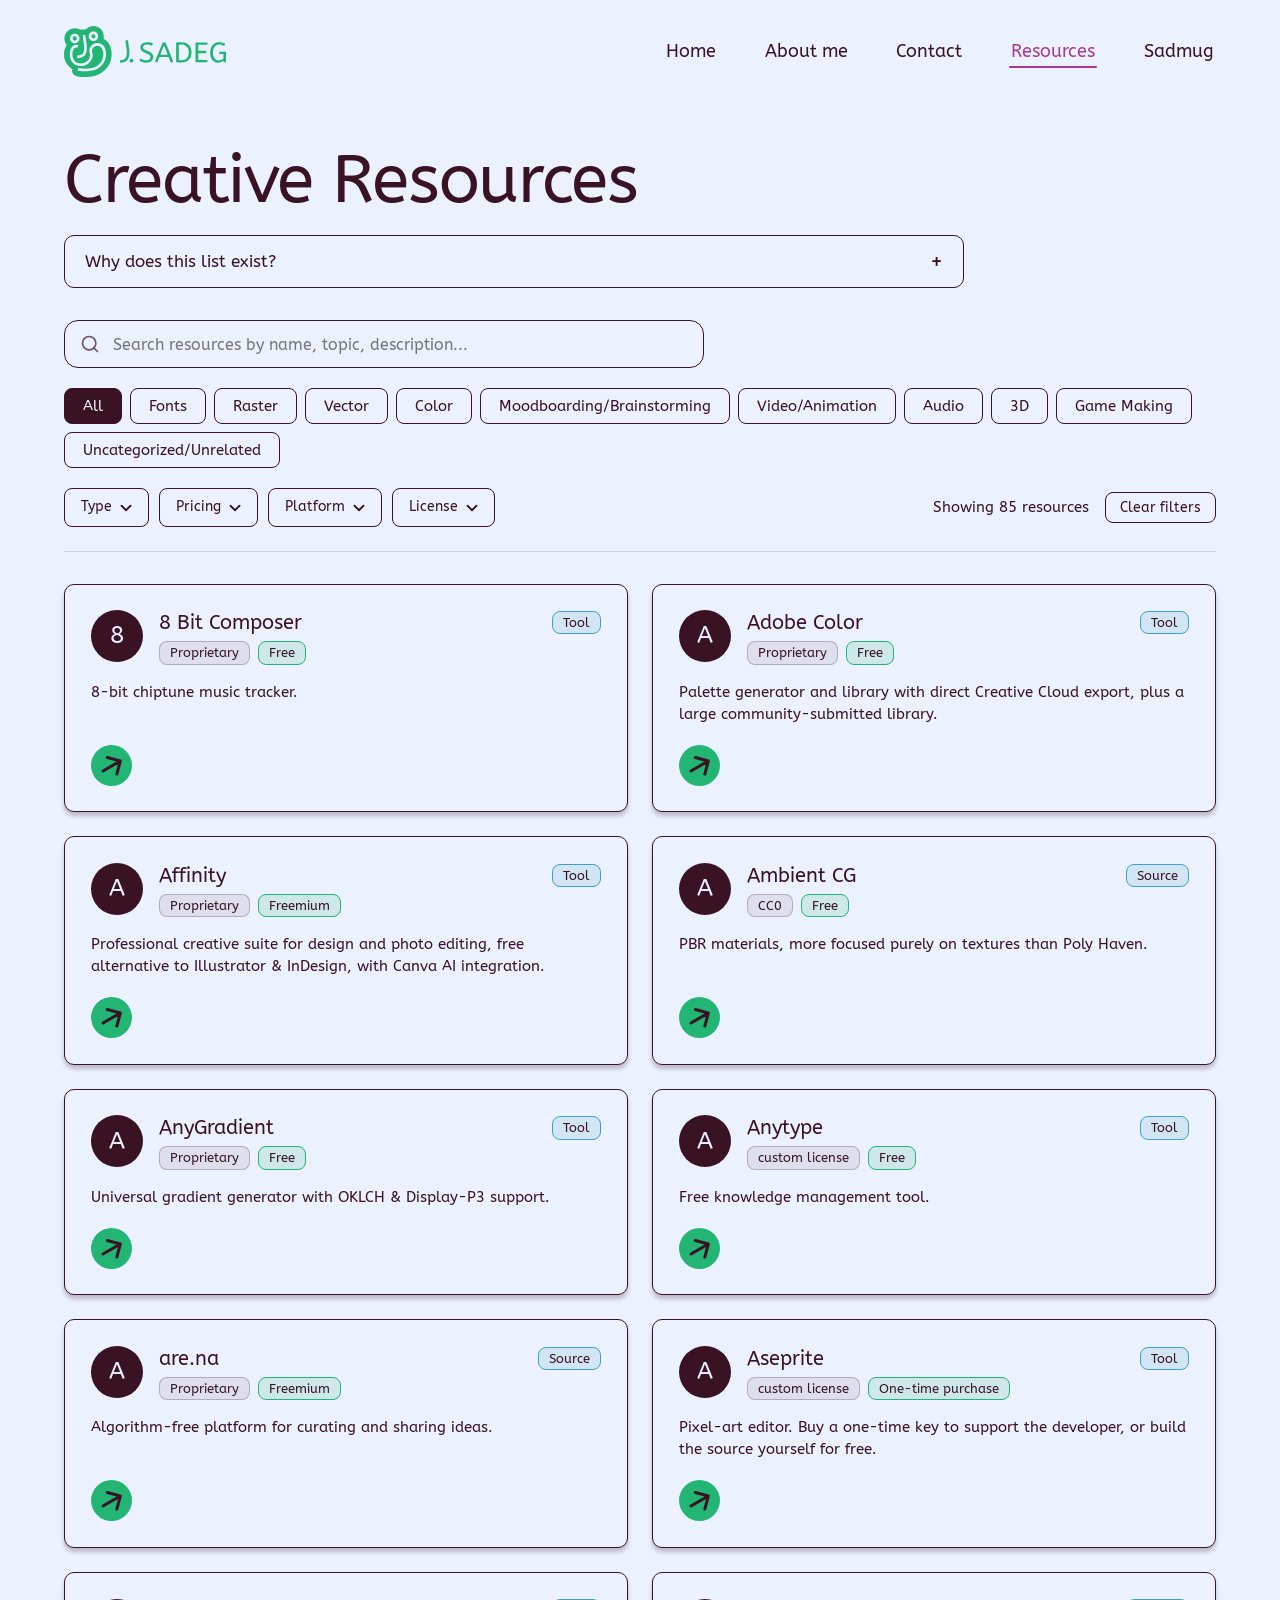
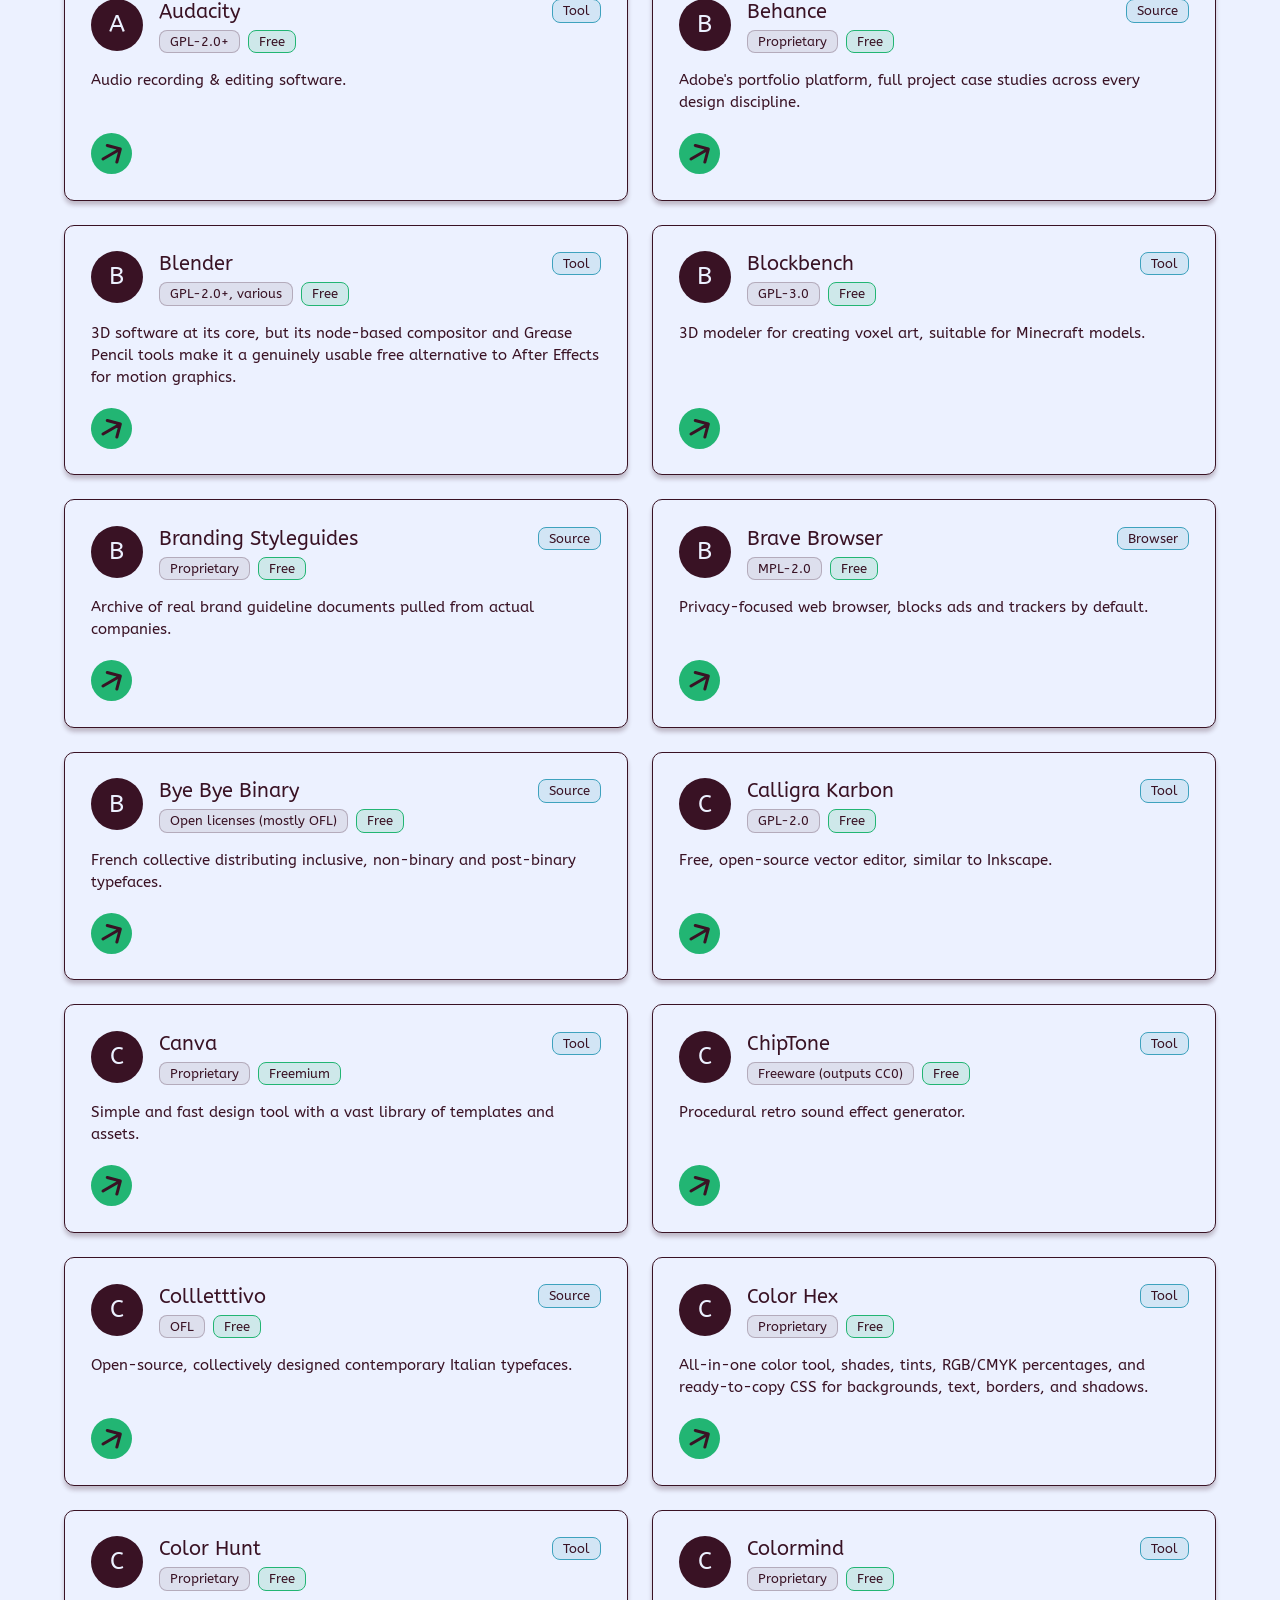
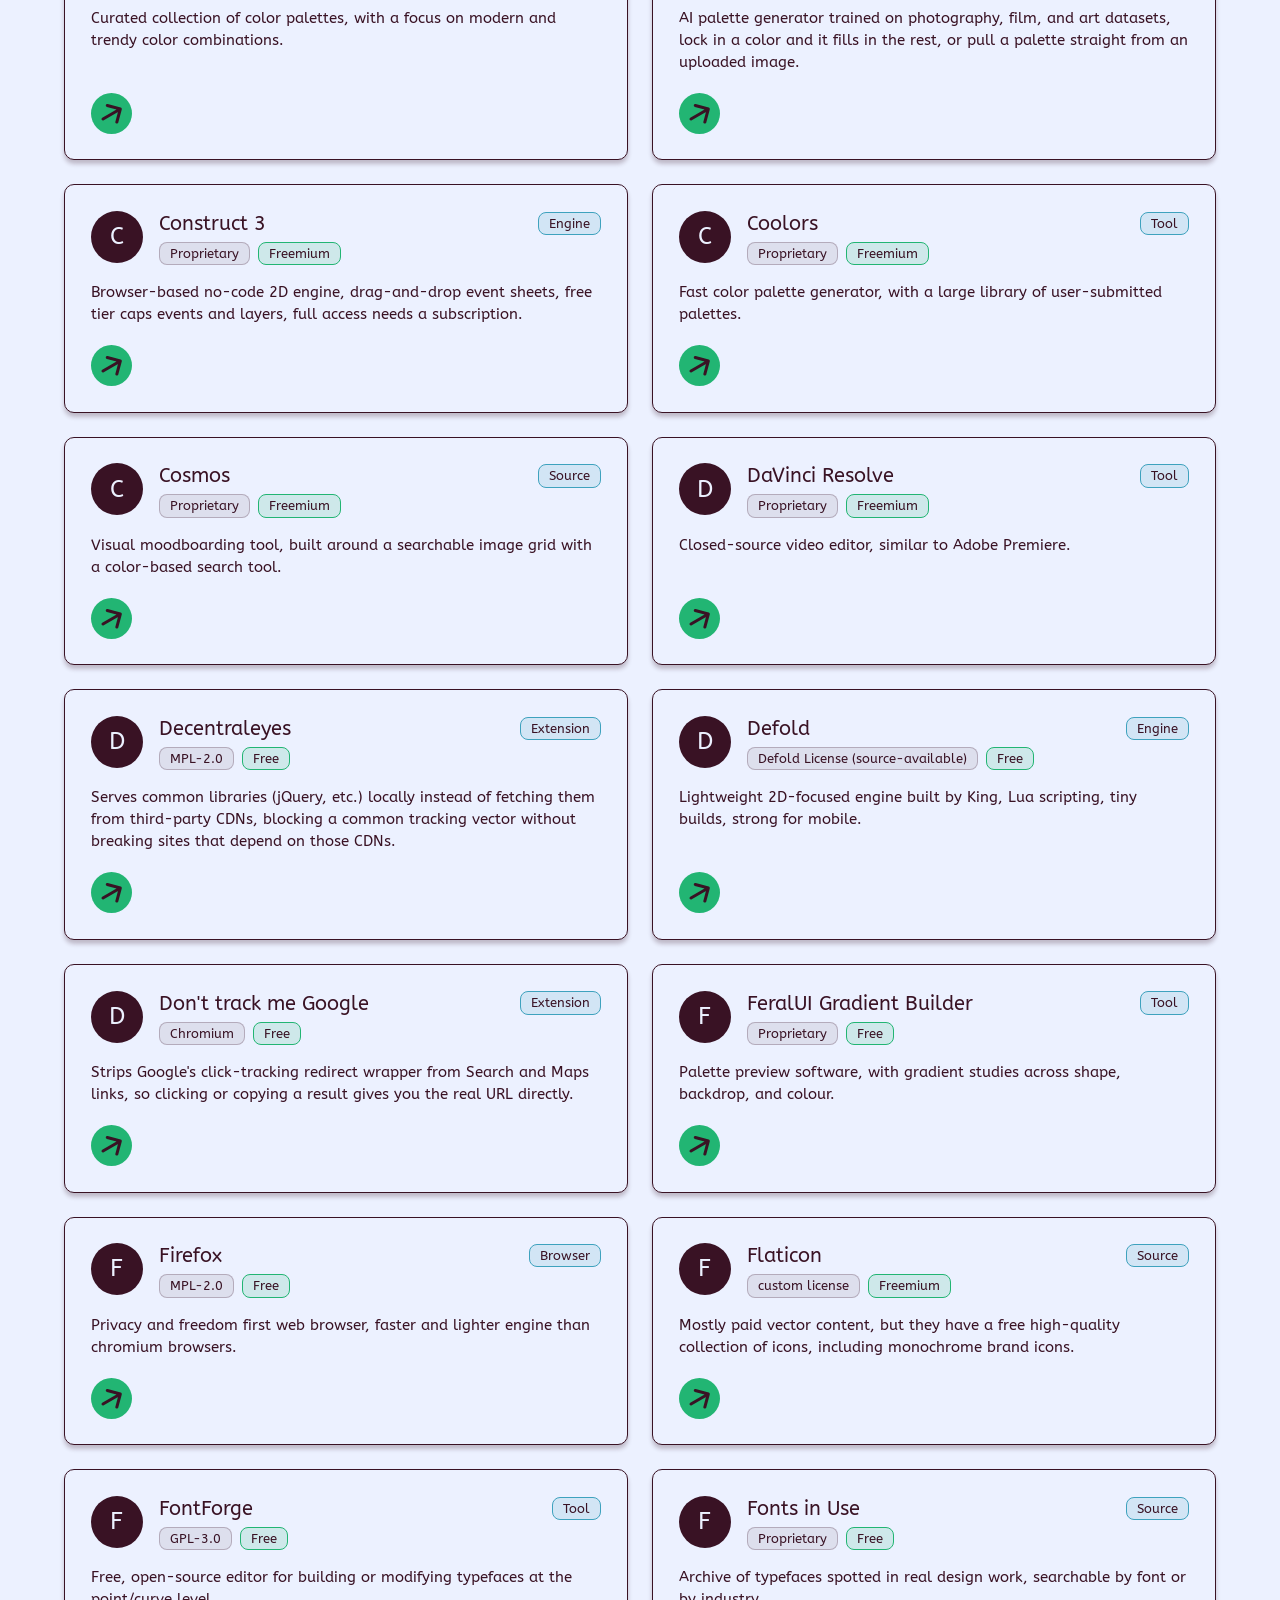
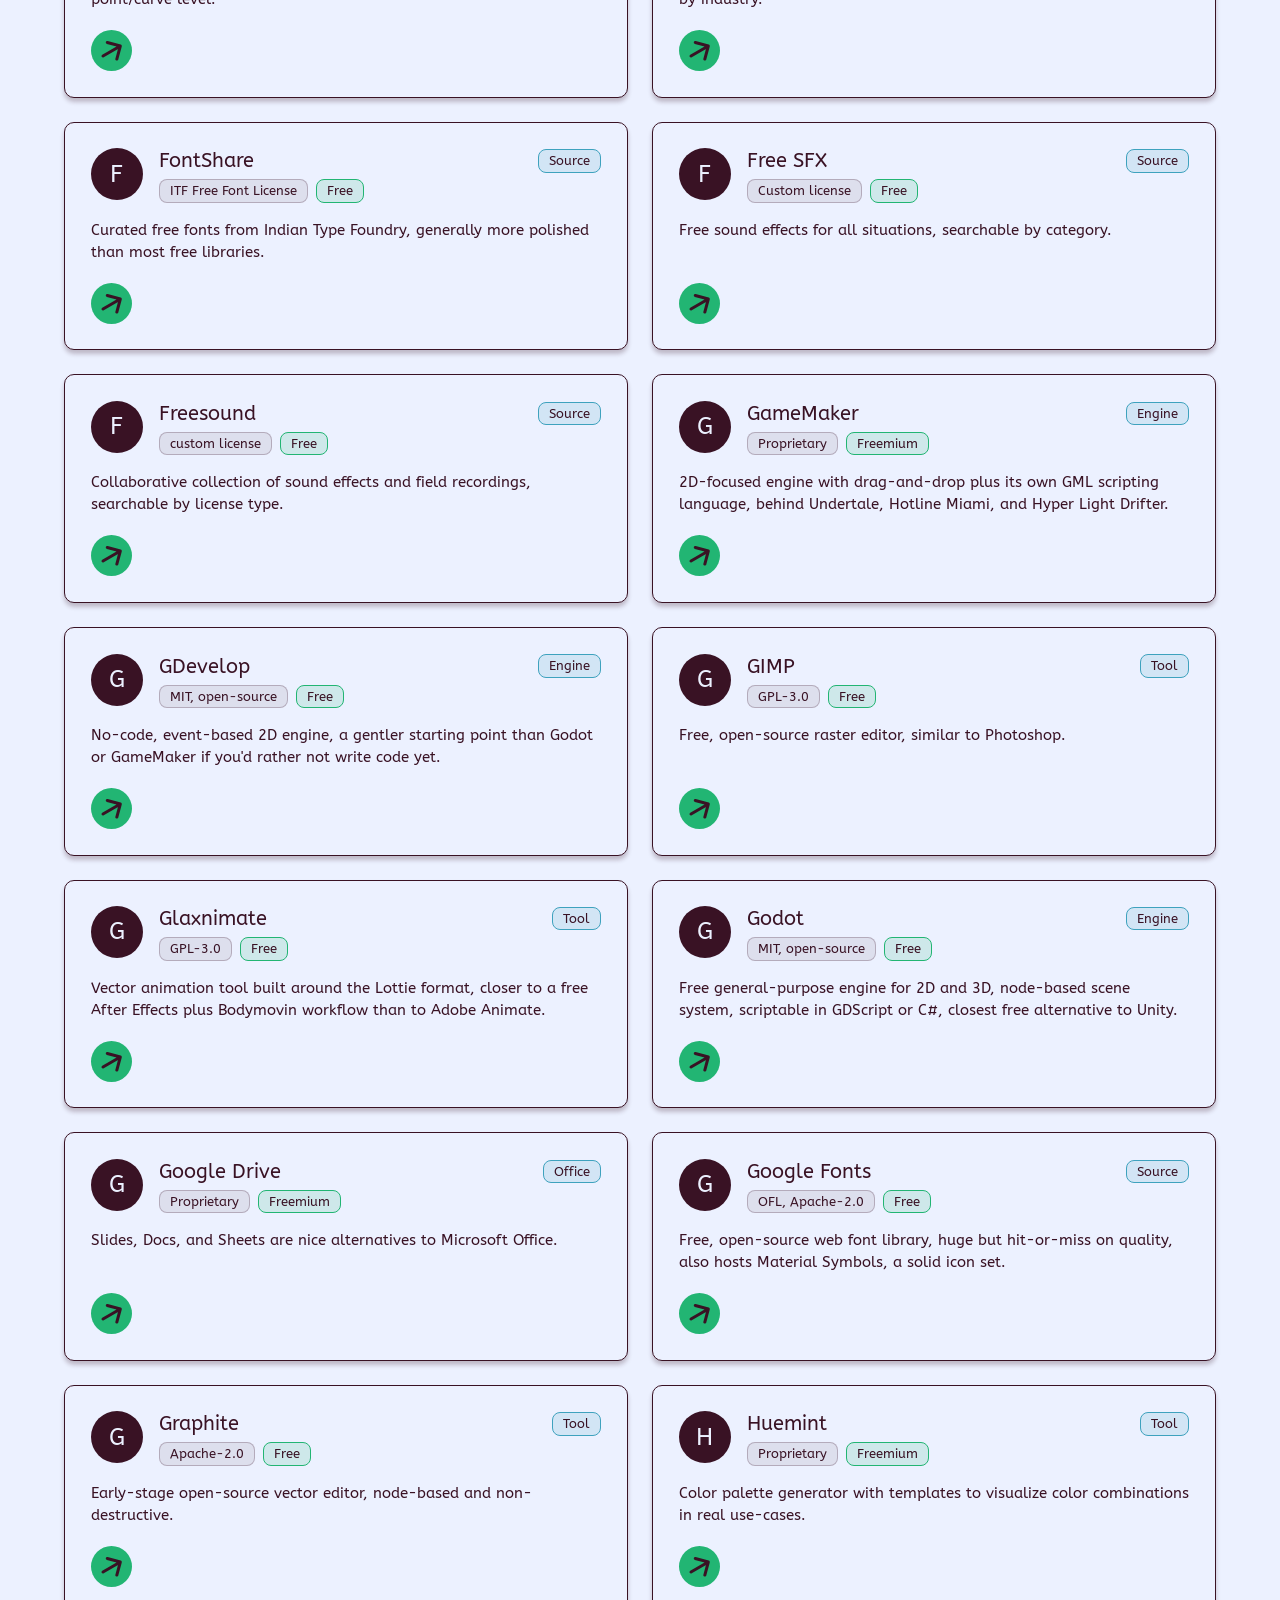
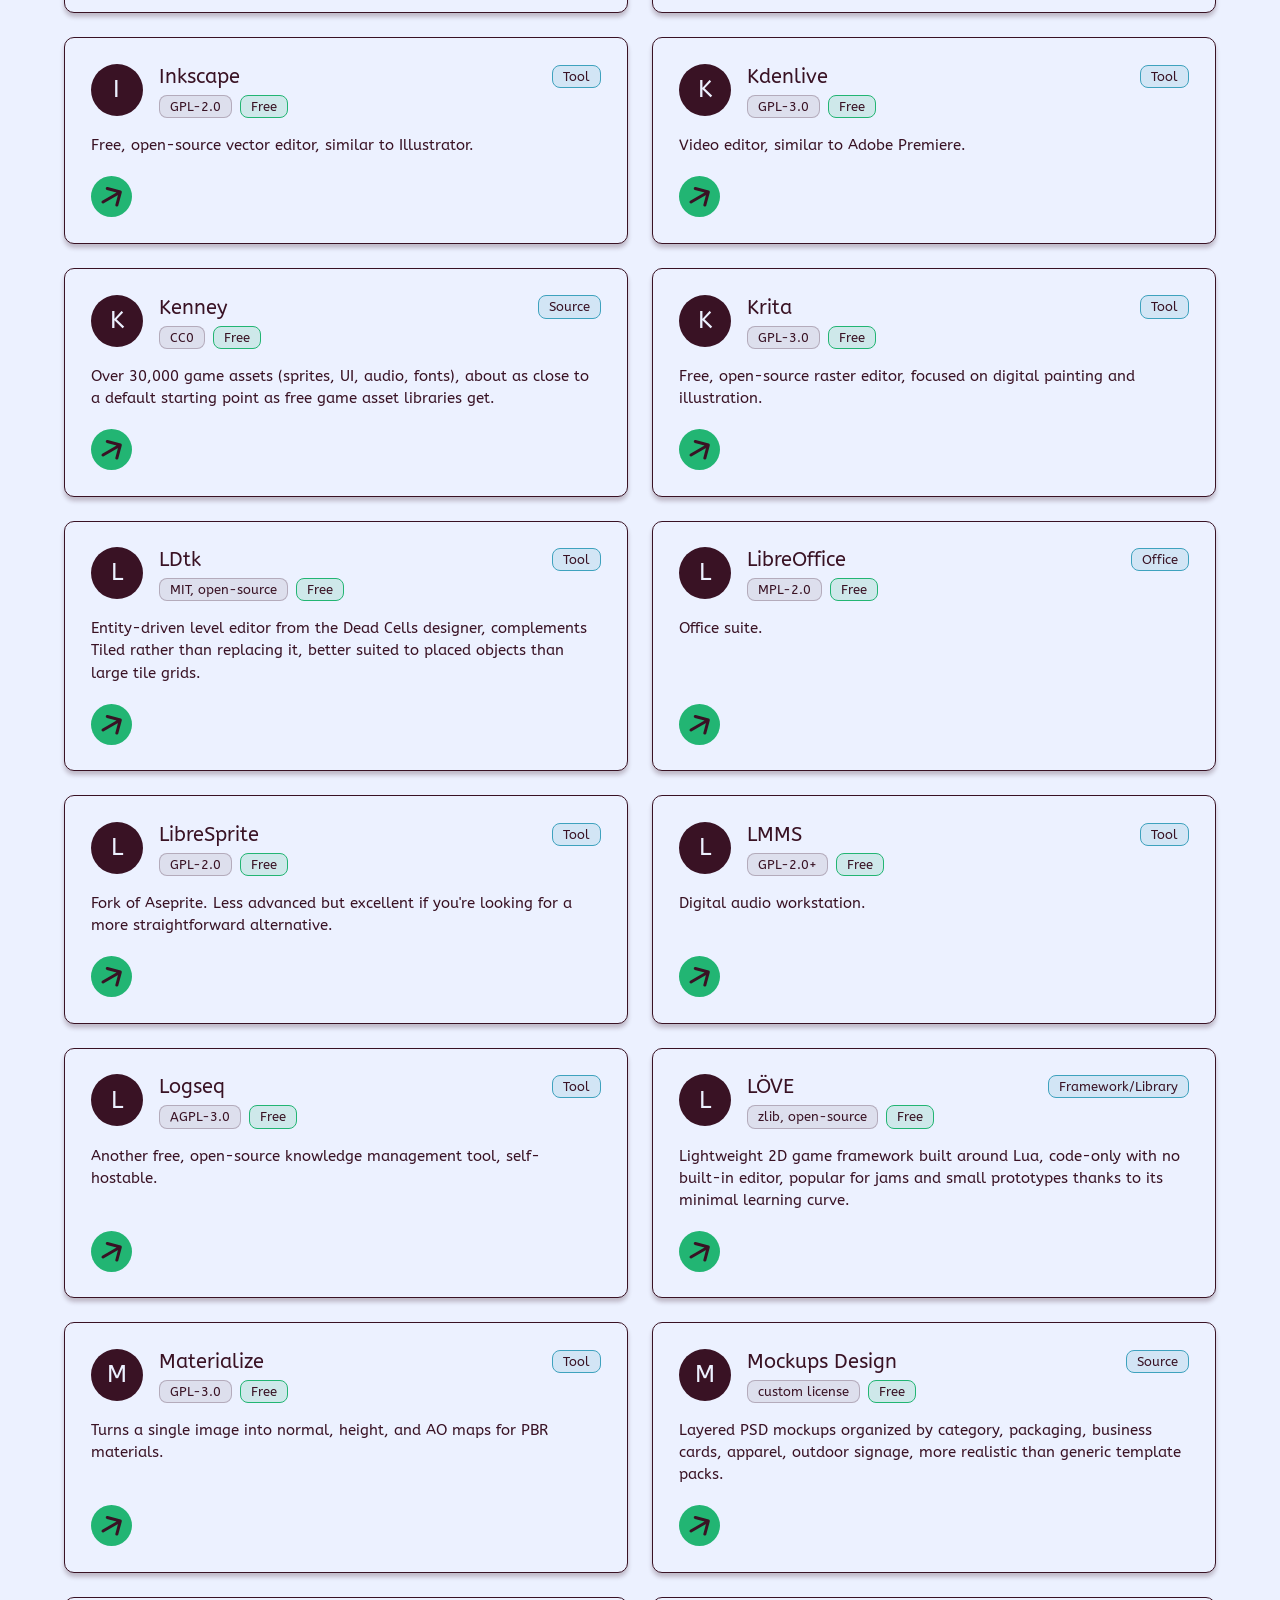
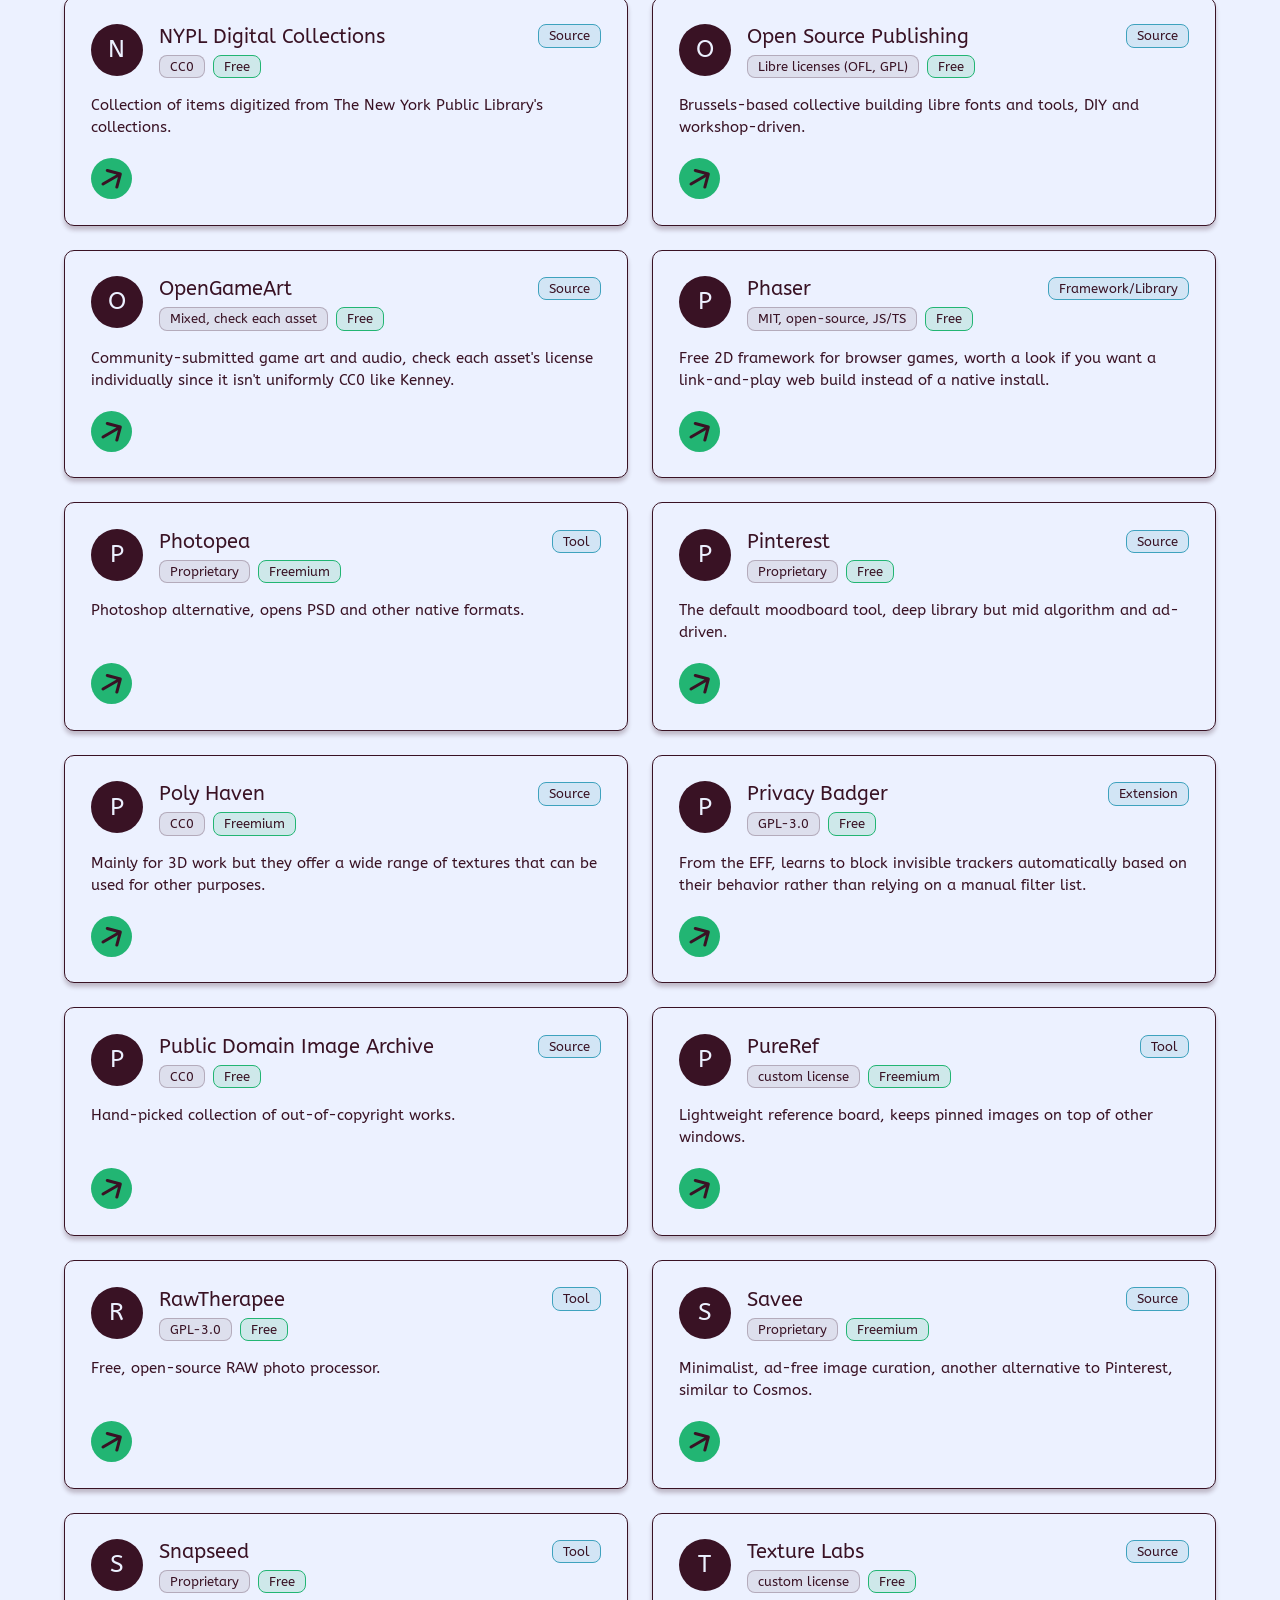
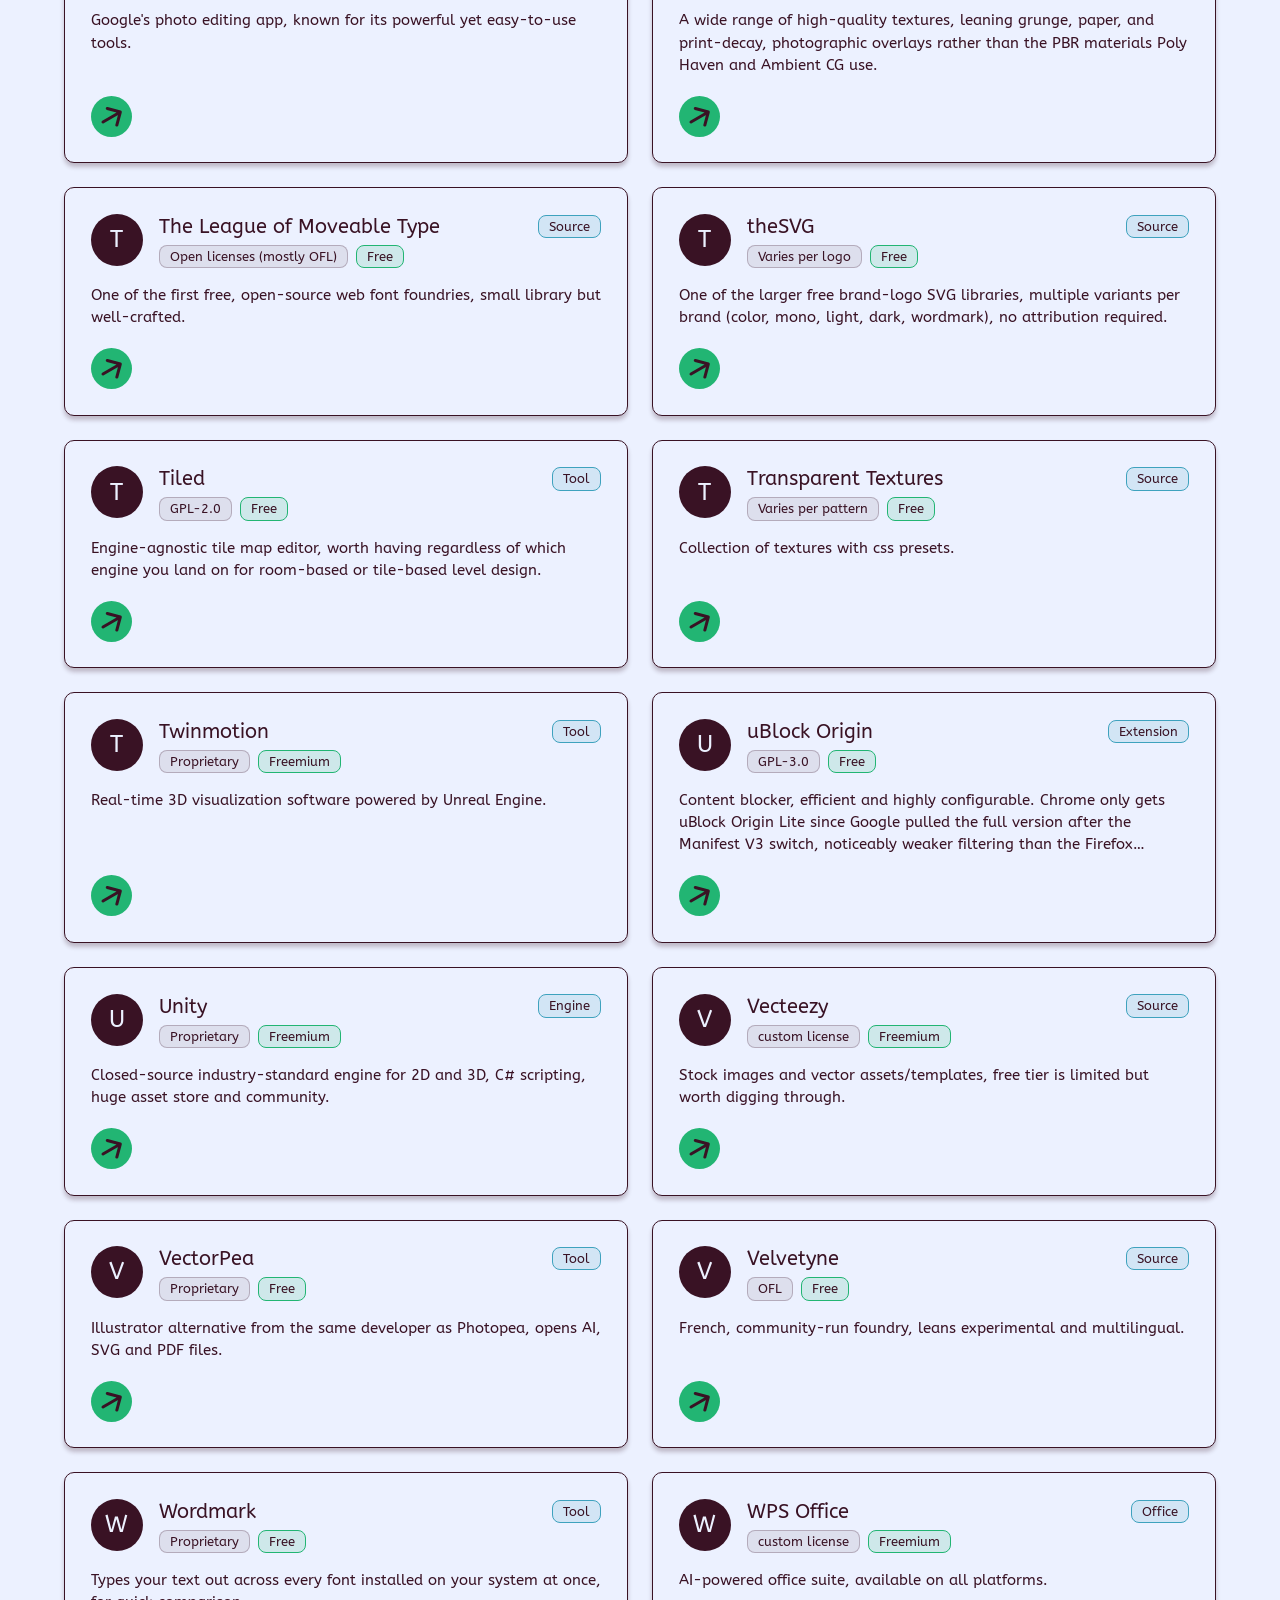
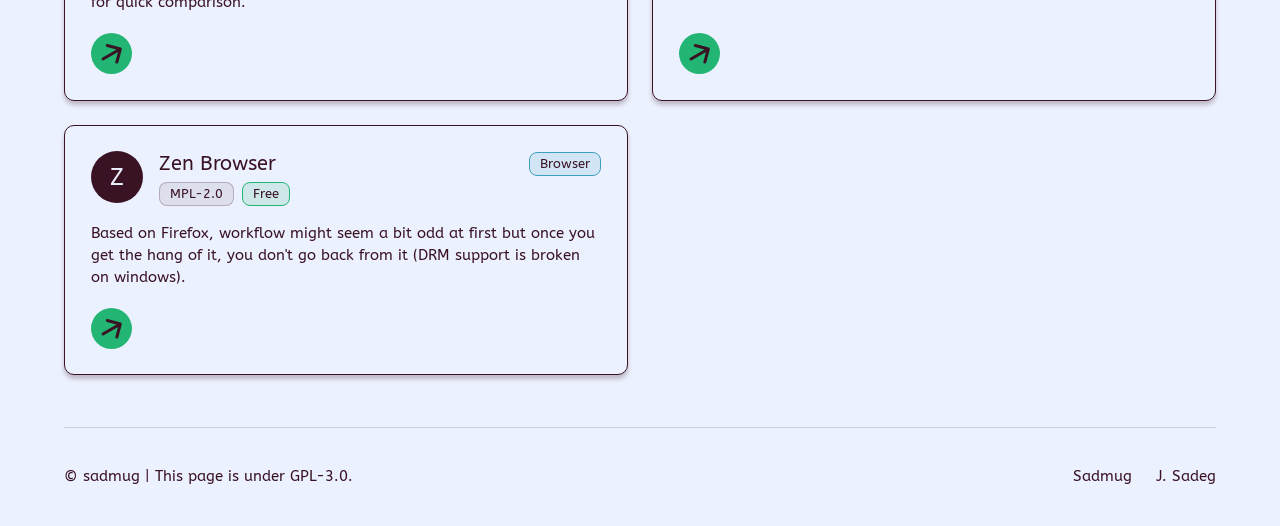
==== commit a1313c77: "Fix CSS specificity for hidden cards and connect card data attributes to filter system" ====
--- a/index.html
+++ b/index.html
@@ -380,7 +380,7 @@
       <!-- Resource Cards Grid -->
       <section class="resources-section" aria-label="Resources List">
         <div class="resources-grid" id="resources-grid">
-        <article class="resource-card" role="button" tabindex="0" data-id="8-bit-composer" aria-label="View details for 8 Bit Composer">
+        <article class="resource-card" role="button" tabindex="0" data-id="8-bit-composer" data-name="8 Bit Composer" data-groups="audio" data-type="tool" data-pricing="free" data-platforms="web" data-license="Proprietary" data-search="8 bit composer 8-bit chiptune music tracker." aria-label="View details for 8 Bit Composer">
           <div class="card-top">
             <div class="card-avatar" aria-hidden="true">8</div>
             <div class="card-info">
@@ -404,7 +404,7 @@
             </a>
           </div>
         </article>
-        <article class="resource-card" role="button" tabindex="0" data-id="adobe-color" aria-label="View details for Adobe Color">
+        <article class="resource-card" role="button" tabindex="0" data-id="adobe-color" data-name="Adobe Color" data-groups="color" data-type="tool" data-pricing="free" data-platforms="web" data-license="Proprietary" data-search="adobe color palette generator and library with direct creative cloud export, plus a large community-submitted library." aria-label="View details for Adobe Color">
           <div class="card-top">
             <div class="card-avatar" aria-hidden="true">A</div>
             <div class="card-info">
@@ -428,7 +428,7 @@
             </a>
           </div>
         </article>
-        <article class="resource-card" role="button" tabindex="0" data-id="affinity" aria-label="View details for Affinity">
+        <article class="resource-card" role="button" tabindex="0" data-id="affinity" data-name="Affinity" data-groups="raster,vector" data-type="tool" data-pricing="freemium" data-platforms="macos,windows" data-license="Proprietary" data-search="affinity professional creative suite for design and photo editing, free alternative to illustrator &amp; indesign, with canva ai integration. illustrator alternative indesign alternative photoshop alternative" aria-label="View details for Affinity">
           <div class="card-top">
             <div class="card-avatar" aria-hidden="true">A</div>
             <div class="card-info">
@@ -452,7 +452,7 @@
             </a>
           </div>
         </article>
-        <article class="resource-card" role="button" tabindex="0" data-id="ambient-cg" aria-label="View details for Ambient CG">
+        <article class="resource-card" role="button" tabindex="0" data-id="ambient-cg" data-name="Ambient CG" data-groups="raster,3d" data-type="source" data-pricing="free" data-platforms="web" data-license="CC0" data-search="ambient cg pbr materials, more focused purely on textures than poly haven. pbr textures materials" aria-label="View details for Ambient CG">
           <div class="card-top">
             <div class="card-avatar" aria-hidden="true">A</div>
             <div class="card-info">
@@ -476,7 +476,7 @@
             </a>
           </div>
         </article>
-        <article class="resource-card" role="button" tabindex="0" data-id="anygradient" aria-label="View details for AnyGradient">
+        <article class="resource-card" role="button" tabindex="0" data-id="anygradient" data-name="AnyGradient" data-groups="color" data-type="tool" data-pricing="free" data-platforms="web" data-license="Proprietary" data-search="anygradient universal gradient generator with oklch &amp; display-p3 support." aria-label="View details for AnyGradient">
           <div class="card-top">
             <div class="card-avatar" aria-hidden="true">A</div>
             <div class="card-info">
@@ -500,7 +500,7 @@
             </a>
           </div>
         </article>
-        <article class="resource-card" role="button" tabindex="0" data-id="anytype" aria-label="View details for Anytype">
+        <article class="resource-card" role="button" tabindex="0" data-id="anytype" data-name="Anytype" data-groups="moodboarding" data-type="tool" data-pricing="free" data-platforms="web,windows,macos,linux,android,ios" data-license="custom license" data-search="anytype free knowledge management tool. notes pkm notion alternative" aria-label="View details for Anytype">
           <div class="card-top">
             <div class="card-avatar" aria-hidden="true">A</div>
             <div class="card-info">
@@ -524,7 +524,7 @@
             </a>
           </div>
         </article>
-        <article class="resource-card" role="button" tabindex="0" data-id="are-na" aria-label="View details for are.na">
+        <article class="resource-card" role="button" tabindex="0" data-id="are-na" data-name="are.na" data-groups="moodboarding" data-type="source" data-pricing="freemium" data-platforms="web,ios" data-license="Proprietary" data-search="are.na algorithm-free platform for curating and sharing ideas. arena curation moodboard" aria-label="View details for are.na">
           <div class="card-top">
             <div class="card-avatar" aria-hidden="true">A</div>
             <div class="card-info">
@@ -548,7 +548,7 @@
             </a>
           </div>
         </article>
-        <article class="resource-card" role="button" tabindex="0" data-id="aseprite" aria-label="View details for Aseprite">
+        <article class="resource-card" role="button" tabindex="0" data-id="aseprite" data-name="Aseprite" data-groups="raster" data-type="tool" data-pricing="one-time" data-platforms="linux,macos,windows" data-license="custom license" data-search="aseprite pixel-art editor. buy a one-time key to support the developer, or build the source yourself for free. pixel art sprites animation" aria-label="View details for Aseprite">
           <div class="card-top">
             <div class="card-avatar" aria-hidden="true">A</div>
             <div class="card-info">
@@ -572,7 +572,7 @@
             </a>
           </div>
         </article>
-        <article class="resource-card" role="button" tabindex="0" data-id="audacity" aria-label="View details for Audacity">
+        <article class="resource-card" role="button" tabindex="0" data-id="audacity" data-name="Audacity" data-groups="audio" data-type="tool" data-pricing="free" data-platforms="windows,macos,linux" data-license="GPL-2.0+" data-search="audacity audio recording &amp; editing software. audio editor recording" aria-label="View details for Audacity">
           <div class="card-top">
             <div class="card-avatar" aria-hidden="true">A</div>
             <div class="card-info">
@@ -596,7 +596,7 @@
             </a>
           </div>
         </article>
-        <article class="resource-card" role="button" tabindex="0" data-id="behance" aria-label="View details for Behance">
+        <article class="resource-card" role="button" tabindex="0" data-id="behance" data-name="Behance" data-groups="moodboarding" data-type="source" data-pricing="free" data-platforms="web,ios,android" data-license="Proprietary" data-search="behance adobe&#39;s portfolio platform, full project case studies across every design discipline." aria-label="View details for Behance">
           <div class="card-top">
             <div class="card-avatar" aria-hidden="true">B</div>
             <div class="card-info">
@@ -620,7 +620,7 @@
             </a>
           </div>
         </article>
-        <article class="resource-card" role="button" tabindex="0" data-id="blender" aria-label="View details for Blender">
+        <article class="resource-card" role="button" tabindex="0" data-id="blender" data-name="Blender" data-groups="video,3d" data-type="tool" data-pricing="free" data-platforms="linux,macos,windows" data-license="GPL-2.0+, various" data-search="blender 3d software at its core, but its node-based compositor and grease pencil tools make it a genuinely usable free alternative to after effects for motion graphics. 3d modeling animation grease pencil compositor" aria-label="View details for Blender">
           <div class="card-top">
             <div class="card-avatar" aria-hidden="true">B</div>
             <div class="card-info">
@@ -644,7 +644,7 @@
             </a>
           </div>
         </article>
-        <article class="resource-card" role="button" tabindex="0" data-id="blockbench" aria-label="View details for Blockbench">
+        <article class="resource-card" role="button" tabindex="0" data-id="blockbench" data-name="Blockbench" data-groups="3d" data-type="tool" data-pricing="free" data-platforms="linux,macos,web,windows" data-license="GPL-3.0" data-search="blockbench 3d modeler for creating voxel art, suitable for minecraft models." aria-label="View details for Blockbench">
           <div class="card-top">
             <div class="card-avatar" aria-hidden="true">B</div>
             <div class="card-info">
@@ -668,7 +668,7 @@
             </a>
           </div>
         </article>
-        <article class="resource-card" role="button" tabindex="0" data-id="branding-styleguides" aria-label="View details for Branding Styleguides">
+        <article class="resource-card" role="button" tabindex="0" data-id="branding-styleguides" data-name="Branding Styleguides" data-groups="moodboarding" data-type="source" data-pricing="free" data-platforms="web" data-license="Proprietary" data-search="branding styleguides archive of real brand guideline documents pulled from actual companies." aria-label="View details for Branding Styleguides">
           <div class="card-top">
             <div class="card-avatar" aria-hidden="true">B</div>
             <div class="card-info">
@@ -692,7 +692,7 @@
             </a>
           </div>
         </article>
-        <article class="resource-card" role="button" tabindex="0" data-id="brave-browser" aria-label="View details for Brave Browser">
+        <article class="resource-card" role="button" tabindex="0" data-id="brave-browser" data-name="Brave Browser" data-groups="other" data-type="browser" data-pricing="free" data-platforms="windows,macos,linux,android,ios" data-license="MPL-2.0" data-search="brave browser privacy-focused web browser, blocks ads and trackers by default. browser" aria-label="View details for Brave Browser">
           <div class="card-top">
             <div class="card-avatar" aria-hidden="true">B</div>
             <div class="card-info">
@@ -716,7 +716,7 @@
             </a>
           </div>
         </article>
-        <article class="resource-card" role="button" tabindex="0" data-id="bye-bye-binary" aria-label="View details for Bye Bye Binary">
+        <article class="resource-card" role="button" tabindex="0" data-id="bye-bye-binary" data-name="Bye Bye Binary" data-groups="fonts" data-type="source" data-pricing="free" data-platforms="web" data-license="Open licenses (mostly OFL)" data-search="bye bye binary french collective distributing inclusive, non-binary and post-binary typefaces." aria-label="View details for Bye Bye Binary">
           <div class="card-top">
             <div class="card-avatar" aria-hidden="true">B</div>
             <div class="card-info">
@@ -740,7 +740,7 @@
             </a>
           </div>
         </article>
-        <article class="resource-card" role="button" tabindex="0" data-id="calligra-karbon" aria-label="View details for Calligra Karbon">
+        <article class="resource-card" role="button" tabindex="0" data-id="calligra-karbon" data-name="Calligra Karbon" data-groups="vector" data-type="tool" data-pricing="free" data-platforms="linux,macos,windows" data-license="GPL-2.0" data-search="calligra karbon free, open-source vector editor, similar to inkscape." aria-label="View details for Calligra Karbon">
           <div class="card-top">
             <div class="card-avatar" aria-hidden="true">C</div>
             <div class="card-info">
@@ -764,7 +764,7 @@
             </a>
           </div>
         </article>
-        <article class="resource-card" role="button" tabindex="0" data-id="canva" aria-label="View details for Canva">
+        <article class="resource-card" role="button" tabindex="0" data-id="canva" data-name="Canva" data-groups="vector" data-type="tool" data-pricing="freemium" data-platforms="web,windows,macos,android,ios,ipad" data-license="Proprietary" data-search="canva simple and fast design tool with a vast library of templates and assets. templates social media quick design" aria-label="View details for Canva">
           <div class="card-top">
             <div class="card-avatar" aria-hidden="true">C</div>
             <div class="card-info">
@@ -788,7 +788,7 @@
             </a>
           </div>
         </article>
-        <article class="resource-card" role="button" tabindex="0" data-id="chiptone" aria-label="View details for ChipTone">
+        <article class="resource-card" role="button" tabindex="0" data-id="chiptone" data-name="ChipTone" data-groups="audio" data-type="tool" data-pricing="free" data-platforms="macos,web,windows" data-license="Freeware (outputs CC0)" data-search="chiptone procedural retro sound effect generator." aria-label="View details for ChipTone">
           <div class="card-top">
             <div class="card-avatar" aria-hidden="true">C</div>
             <div class="card-info">
@@ -812,7 +812,7 @@
             </a>
           </div>
         </article>
-        <article class="resource-card" role="button" tabindex="0" data-id="collletttivo" aria-label="View details for Collletttivo">
+        <article class="resource-card" role="button" tabindex="0" data-id="collletttivo" data-name="Collletttivo" data-groups="fonts" data-type="source" data-pricing="free" data-platforms="web" data-license="OFL" data-search="collletttivo open-source, collectively designed contemporary italian typefaces." aria-label="View details for Collletttivo">
           <div class="card-top">
             <div class="card-avatar" aria-hidden="true">C</div>
             <div class="card-info">
@@ -836,7 +836,7 @@
             </a>
           </div>
         </article>
-        <article class="resource-card" role="button" tabindex="0" data-id="color-hex" aria-label="View details for Color Hex">
+        <article class="resource-card" role="button" tabindex="0" data-id="color-hex" data-name="Color Hex" data-groups="color" data-type="tool" data-pricing="free" data-platforms="web" data-license="Proprietary" data-search="color hex all-in-one color tool, shades, tints, rgb/cmyk percentages, and ready-to-copy css for backgrounds, text, borders, and shadows." aria-label="View details for Color Hex">
           <div class="card-top">
             <div class="card-avatar" aria-hidden="true">C</div>
             <div class="card-info">
@@ -860,7 +860,7 @@
             </a>
           </div>
         </article>
-        <article class="resource-card" role="button" tabindex="0" data-id="color-hunt" aria-label="View details for Color Hunt">
+        <article class="resource-card" role="button" tabindex="0" data-id="color-hunt" data-name="Color Hunt" data-groups="color" data-type="tool" data-pricing="free" data-platforms="web" data-license="Proprietary" data-search="color hunt curated collection of color palettes, with a focus on modern and trendy color combinations." aria-label="View details for Color Hunt">
           <div class="card-top">
             <div class="card-avatar" aria-hidden="true">C</div>
             <div class="card-info">
@@ -884,7 +884,7 @@
             </a>
           </div>
         </article>
-        <article class="resource-card" role="button" tabindex="0" data-id="colormind" aria-label="View details for Colormind">
+        <article class="resource-card" role="button" tabindex="0" data-id="colormind" data-name="Colormind" data-groups="color" data-type="tool" data-pricing="free" data-platforms="web" data-license="Proprietary" data-search="colormind ai palette generator trained on photography, film, and art datasets, lock in a color and it fills in the rest, or pull a palette straight from an uploaded image." aria-label="View details for Colormind">
           <div class="card-top">
             <div class="card-avatar" aria-hidden="true">C</div>
             <div class="card-info">
@@ -908,7 +908,7 @@
             </a>
           </div>
         </article>
-        <article class="resource-card" role="button" tabindex="0" data-id="construct-3" aria-label="View details for Construct 3">
+        <article class="resource-card" role="button" tabindex="0" data-id="construct-3" data-name="Construct 3" data-groups="game-making" data-type="engine" data-pricing="freemium" data-platforms="web" data-license="Proprietary" data-search="construct 3 browser-based no-code 2d engine, drag-and-drop event sheets, free tier caps events and layers, full access needs a subscription." aria-label="View details for Construct 3">
           <div class="card-top">
             <div class="card-avatar" aria-hidden="true">C</div>
             <div class="card-info">
@@ -932,7 +932,7 @@
             </a>
           </div>
         </article>
-        <article class="resource-card" role="button" tabindex="0" data-id="coolors" aria-label="View details for Coolors">
+        <article class="resource-card" role="button" tabindex="0" data-id="coolors" data-name="Coolors" data-groups="color" data-type="tool" data-pricing="freemium" data-platforms="web" data-license="Proprietary" data-search="coolors fast color palette generator, with a large library of user-submitted palettes." aria-label="View details for Coolors">
           <div class="card-top">
             <div class="card-avatar" aria-hidden="true">C</div>
             <div class="card-info">
@@ -956,7 +956,7 @@
             </a>
           </div>
         </article>
-        <article class="resource-card" role="button" tabindex="0" data-id="cosmos" aria-label="View details for Cosmos">
+        <article class="resource-card" role="button" tabindex="0" data-id="cosmos" data-name="Cosmos" data-groups="moodboarding" data-type="source" data-pricing="freemium" data-platforms="web" data-license="Proprietary" data-search="cosmos visual moodboarding tool, built around a searchable image grid with a color-based search tool." aria-label="View details for Cosmos">
           <div class="card-top">
             <div class="card-avatar" aria-hidden="true">C</div>
             <div class="card-info">
@@ -980,7 +980,7 @@
             </a>
           </div>
         </article>
-        <article class="resource-card" role="button" tabindex="0" data-id="davinci-resolve" aria-label="View details for DaVinci Resolve">
+        <article class="resource-card" role="button" tabindex="0" data-id="davinci-resolve" data-name="DaVinci Resolve" data-groups="video" data-type="tool" data-pricing="freemium" data-platforms="linux,macos,windows" data-license="Proprietary" data-search="davinci resolve closed-source video editor, similar to adobe premiere. premiere alternative color grading video editing" aria-label="View details for DaVinci Resolve">
           <div class="card-top">
             <div class="card-avatar" aria-hidden="true">D</div>
             <div class="card-info">
@@ -1004,7 +1004,7 @@
             </a>
           </div>
         </article>
-        <article class="resource-card" role="button" tabindex="0" data-id="decentraleyes" aria-label="View details for Decentraleyes">
+        <article class="resource-card" role="button" tabindex="0" data-id="decentraleyes" data-name="Decentraleyes" data-groups="other" data-type="extension" data-pricing="free" data-platforms="browser-extension" data-license="MPL-2.0" data-search="decentraleyes serves common libraries (jquery, etc.) locally instead of fetching them from third-party cdns, blocking a common tracking vector without breaking sites that depend on those cdns." aria-label="View details for Decentraleyes">
           <div class="card-top">
             <div class="card-avatar" aria-hidden="true">D</div>
             <div class="card-info">
@@ -1028,7 +1028,7 @@
             </a>
           </div>
         </article>
-        <article class="resource-card" role="button" tabindex="0" data-id="defold" aria-label="View details for Defold">
+        <article class="resource-card" role="button" tabindex="0" data-id="defold" data-name="Defold" data-groups="game-making" data-type="engine" data-pricing="free" data-platforms="linux,macos,windows" data-license="Defold License (source-available)" data-search="defold lightweight 2d-focused engine built by king, lua scripting, tiny builds, strong for mobile." aria-label="View details for Defold">
           <div class="card-top">
             <div class="card-avatar" aria-hidden="true">D</div>
             <div class="card-info">
@@ -1052,7 +1052,7 @@
             </a>
           </div>
         </article>
-        <article class="resource-card" role="button" tabindex="0" data-id="dont-track-me-google" aria-label="View details for Don&#39;t track me Google">
+        <article class="resource-card" role="button" tabindex="0" data-id="dont-track-me-google" data-name="Don&#39;t track me Google" data-groups="other" data-type="extension" data-pricing="free" data-platforms="browser-extension" data-license="Chromium" data-search="don&#39;t track me google strips google&#39;s click-tracking redirect wrapper from search and maps links, so clicking or copying a result gives you the real url directly." aria-label="View details for Don&#39;t track me Google">
           <div class="card-top">
             <div class="card-avatar" aria-hidden="true">D</div>
             <div class="card-info">
@@ -1076,7 +1076,7 @@
             </a>
           </div>
         </article>
-        <article class="resource-card" role="button" tabindex="0" data-id="feralui-gradient-builder" aria-label="View details for FeralUI Gradient Builder">
+        <article class="resource-card" role="button" tabindex="0" data-id="feralui-gradient-builder" data-name="FeralUI Gradient Builder" data-groups="color" data-type="tool" data-pricing="free" data-platforms="web" data-license="Proprietary" data-search="feralui gradient builder palette preview software, with gradient studies across shape, backdrop, and colour." aria-label="View details for FeralUI Gradient Builder">
           <div class="card-top">
             <div class="card-avatar" aria-hidden="true">F</div>
             <div class="card-info">
@@ -1100,7 +1100,7 @@
             </a>
           </div>
         </article>
-        <article class="resource-card" role="button" tabindex="0" data-id="firefox" aria-label="View details for Firefox">
+        <article class="resource-card" role="button" tabindex="0" data-id="firefox" data-name="Firefox" data-groups="other" data-type="browser" data-pricing="free" data-platforms="windows,macos,linux,android,ios" data-license="MPL-2.0" data-search="firefox privacy and freedom first web browser, faster and lighter engine than chromium browsers. browser" aria-label="View details for Firefox">
           <div class="card-top">
             <div class="card-avatar" aria-hidden="true">F</div>
             <div class="card-info">
@@ -1124,7 +1124,7 @@
             </a>
           </div>
         </article>
-        <article class="resource-card" role="button" tabindex="0" data-id="flaticon" aria-label="View details for Flaticon">
+        <article class="resource-card" role="button" tabindex="0" data-id="flaticon" data-name="Flaticon" data-groups="vector" data-type="source" data-pricing="freemium" data-platforms="web" data-license="custom license" data-search="flaticon mostly paid vector content, but they have a free high-quality collection of icons, including monochrome brand icons. icons pictograms" aria-label="View details for Flaticon">
           <div class="card-top">
             <div class="card-avatar" aria-hidden="true">F</div>
             <div class="card-info">
@@ -1148,7 +1148,7 @@
             </a>
           </div>
         </article>
-        <article class="resource-card" role="button" tabindex="0" data-id="fontforge" aria-label="View details for FontForge">
+        <article class="resource-card" role="button" tabindex="0" data-id="fontforge" data-name="FontForge" data-groups="vector" data-type="tool" data-pricing="free" data-platforms="linux,macos,windows" data-license="GPL-3.0" data-search="fontforge free, open-source editor for building or modifying typefaces at the point/curve level. font editor type design" aria-label="View details for FontForge">
           <div class="card-top">
             <div class="card-avatar" aria-hidden="true">F</div>
             <div class="card-info">
@@ -1172,7 +1172,7 @@
             </a>
           </div>
         </article>
-        <article class="resource-card" role="button" tabindex="0" data-id="fonts-in-use" aria-label="View details for Fonts in Use">
+        <article class="resource-card" role="button" tabindex="0" data-id="fonts-in-use" data-name="Fonts in Use" data-groups="moodboarding" data-type="source" data-pricing="free" data-platforms="web" data-license="Proprietary" data-search="fonts in use archive of typefaces spotted in real design work, searchable by font or by industry." aria-label="View details for Fonts in Use">
           <div class="card-top">
             <div class="card-avatar" aria-hidden="true">F</div>
             <div class="card-info">
@@ -1196,7 +1196,7 @@
             </a>
           </div>
         </article>
-        <article class="resource-card" role="button" tabindex="0" data-id="fontshare" aria-label="View details for FontShare">
+        <article class="resource-card" role="button" tabindex="0" data-id="fontshare" data-name="FontShare" data-groups="fonts" data-type="source" data-pricing="free" data-platforms="web" data-license="ITF Free Font License" data-search="fontshare curated free fonts from indian type foundry, generally more polished than most free libraries." aria-label="View details for FontShare">
           <div class="card-top">
             <div class="card-avatar" aria-hidden="true">F</div>
             <div class="card-info">
@@ -1220,7 +1220,7 @@
             </a>
           </div>
         </article>
-        <article class="resource-card" role="button" tabindex="0" data-id="free-sfx" aria-label="View details for Free SFX">
+        <article class="resource-card" role="button" tabindex="0" data-id="free-sfx" data-name="Free SFX" data-groups="audio" data-type="source" data-pricing="free" data-platforms="web" data-license="Custom license" data-search="free sfx free sound effects for all situations, searchable by category." aria-label="View details for Free SFX">
           <div class="card-top">
             <div class="card-avatar" aria-hidden="true">F</div>
             <div class="card-info">
@@ -1244,7 +1244,7 @@
             </a>
           </div>
         </article>
-        <article class="resource-card" role="button" tabindex="0" data-id="freesound" aria-label="View details for Freesound">
+        <article class="resource-card" role="button" tabindex="0" data-id="freesound" data-name="Freesound" data-groups="audio" data-type="source" data-pricing="free" data-platforms="web" data-license="custom license" data-search="freesound collaborative collection of sound effects and field recordings, searchable by license type." aria-label="View details for Freesound">
           <div class="card-top">
             <div class="card-avatar" aria-hidden="true">F</div>
             <div class="card-info">
@@ -1268,7 +1268,7 @@
             </a>
           </div>
         </article>
-        <article class="resource-card" role="button" tabindex="0" data-id="gamemaker" aria-label="View details for GameMaker">
+        <article class="resource-card" role="button" tabindex="0" data-id="gamemaker" data-name="GameMaker" data-groups="game-making" data-type="engine" data-pricing="freemium" data-platforms="macos,windows" data-license="Proprietary" data-search="gamemaker 2d-focused engine with drag-and-drop plus its own gml scripting language, behind undertale, hotline miami, and hyper light drifter." aria-label="View details for GameMaker">
           <div class="card-top">
             <div class="card-avatar" aria-hidden="true">G</div>
             <div class="card-info">
@@ -1292,7 +1292,7 @@
             </a>
           </div>
         </article>
-        <article class="resource-card" role="button" tabindex="0" data-id="gdevelop" aria-label="View details for GDevelop">
+        <article class="resource-card" role="button" tabindex="0" data-id="gdevelop" data-name="GDevelop" data-groups="game-making" data-type="engine" data-pricing="free" data-platforms="linux,macos,web,windows" data-license="MIT, open-source" data-search="gdevelop no-code, event-based 2d engine, a gentler starting point than godot or gamemaker if you&#39;d rather not write code yet." aria-label="View details for GDevelop">
           <div class="card-top">
             <div class="card-avatar" aria-hidden="true">G</div>
             <div class="card-info">
@@ -1316,7 +1316,7 @@
             </a>
           </div>
         </article>
-        <article class="resource-card" role="button" tabindex="0" data-id="gimp" aria-label="View details for GIMP">
+        <article class="resource-card" role="button" tabindex="0" data-id="gimp" data-name="GIMP" data-groups="raster" data-type="tool" data-pricing="free" data-platforms="linux,macos,windows" data-license="GPL-3.0" data-search="gimp free, open-source raster editor, similar to photoshop. photoshop alternative photo editing" aria-label="View details for GIMP">
           <div class="card-top">
             <div class="card-avatar" aria-hidden="true">G</div>
             <div class="card-info">
@@ -1340,7 +1340,7 @@
             </a>
           </div>
         </article>
-        <article class="resource-card" role="button" tabindex="0" data-id="glaxnimate" aria-label="View details for Glaxnimate">
+        <article class="resource-card" role="button" tabindex="0" data-id="glaxnimate" data-name="Glaxnimate" data-groups="video" data-type="tool" data-pricing="free" data-platforms="linux,macos,windows" data-license="GPL-3.0" data-search="glaxnimate vector animation tool built around the lottie format, closer to a free after effects plus bodymovin workflow than to adobe animate." aria-label="View details for Glaxnimate">
           <div class="card-top">
             <div class="card-avatar" aria-hidden="true">G</div>
             <div class="card-info">
@@ -1364,7 +1364,7 @@
             </a>
           </div>
         </article>
-        <article class="resource-card" role="button" tabindex="0" data-id="godot" aria-label="View details for Godot">
+        <article class="resource-card" role="button" tabindex="0" data-id="godot" data-name="Godot" data-groups="game-making" data-type="engine" data-pricing="free" data-platforms="linux,macos,windows" data-license="MIT, open-source" data-search="godot free general-purpose engine for 2d and 3d, node-based scene system, scriptable in gdscript or c#, closest free alternative to unity. game engine gdscript 2d 3d" aria-label="View details for Godot">
           <div class="card-top">
             <div class="card-avatar" aria-hidden="true">G</div>
             <div class="card-info">
@@ -1388,7 +1388,7 @@
             </a>
           </div>
         </article>
-        <article class="resource-card" role="button" tabindex="0" data-id="google-drive" aria-label="View details for Google Drive">
+        <article class="resource-card" role="button" tabindex="0" data-id="google-drive" data-name="Google Drive" data-groups="other" data-type="office" data-pricing="freemium" data-platforms="web,android,ios" data-license="Proprietary" data-search="google drive slides, docs, and sheets are nice alternatives to microsoft office." aria-label="View details for Google Drive">
           <div class="card-top">
             <div class="card-avatar" aria-hidden="true">G</div>
             <div class="card-info">
@@ -1412,7 +1412,7 @@
             </a>
           </div>
         </article>
-        <article class="resource-card" role="button" tabindex="0" data-id="google-fonts" aria-label="View details for Google Fonts">
+        <article class="resource-card" role="button" tabindex="0" data-id="google-fonts" data-name="Google Fonts" data-groups="fonts" data-type="source" data-pricing="free" data-platforms="web" data-license="OFL, Apache-2.0" data-search="google fonts free, open-source web font library, huge but hit-or-miss on quality, also hosts material symbols, a solid icon set. typefaces web fonts" aria-label="View details for Google Fonts">
           <div class="card-top">
             <div class="card-avatar" aria-hidden="true">G</div>
             <div class="card-info">
@@ -1436,7 +1436,7 @@
             </a>
           </div>
         </article>
-        <article class="resource-card" role="button" tabindex="0" data-id="graphite" aria-label="View details for Graphite">
+        <article class="resource-card" role="button" tabindex="0" data-id="graphite" data-name="Graphite" data-groups="vector" data-type="tool" data-pricing="free" data-platforms="web" data-license="Apache-2.0" data-search="graphite early-stage open-source vector editor, node-based and non-destructive." aria-label="View details for Graphite">
           <div class="card-top">
             <div class="card-avatar" aria-hidden="true">G</div>
             <div class="card-info">
@@ -1460,7 +1460,7 @@
             </a>
           </div>
         </article>
-        <article class="resource-card" role="button" tabindex="0" data-id="huemint" aria-label="View details for Huemint">
+        <article class="resource-card" role="button" tabindex="0" data-id="huemint" data-name="Huemint" data-groups="color" data-type="tool" data-pricing="freemium" data-platforms="web" data-license="Proprietary" data-search="huemint color palette generator with templates to visualize color combinations in real use-cases." aria-label="View details for Huemint">
           <div class="card-top">
             <div class="card-avatar" aria-hidden="true">H</div>
             <div class="card-info">
@@ -1484,7 +1484,7 @@
             </a>
           </div>
         </article>
-        <article class="resource-card" role="button" tabindex="0" data-id="inkscape" aria-label="View details for Inkscape">
+        <article class="resource-card" role="button" tabindex="0" data-id="inkscape" data-name="Inkscape" data-groups="vector" data-type="tool" data-pricing="free" data-platforms="linux,macos,windows" data-license="GPL-2.0" data-search="inkscape free, open-source vector editor, similar to illustrator. illustrator alternative svg vector" aria-label="View details for Inkscape">
           <div class="card-top">
             <div class="card-avatar" aria-hidden="true">I</div>
             <div class="card-info">
@@ -1508,7 +1508,7 @@
             </a>
           </div>
         </article>
-        <article class="resource-card" role="button" tabindex="0" data-id="kdenlive" aria-label="View details for Kdenlive">
+        <article class="resource-card" role="button" tabindex="0" data-id="kdenlive" data-name="Kdenlive" data-groups="video" data-type="tool" data-pricing="free" data-platforms="linux,macos,windows" data-license="GPL-3.0" data-search="kdenlive video editor, similar to adobe premiere. premiere alternative video editing" aria-label="View details for Kdenlive">
           <div class="card-top">
             <div class="card-avatar" aria-hidden="true">K</div>
             <div class="card-info">
@@ -1532,7 +1532,7 @@
             </a>
           </div>
         </article>
-        <article class="resource-card" role="button" tabindex="0" data-id="kenney" aria-label="View details for Kenney">
+        <article class="resource-card" role="button" tabindex="0" data-id="kenney" data-name="Kenney" data-groups="game-making" data-type="source" data-pricing="free" data-platforms="web" data-license="CC0" data-search="kenney over 30,000 game assets (sprites, ui, audio, fonts), about as close to a default starting point as free game asset libraries get. sprites assets tilesets" aria-label="View details for Kenney">
           <div class="card-top">
             <div class="card-avatar" aria-hidden="true">K</div>
             <div class="card-info">
@@ -1556,7 +1556,7 @@
             </a>
           </div>
         </article>
-        <article class="resource-card" role="button" tabindex="0" data-id="krita" aria-label="View details for Krita">
+        <article class="resource-card" role="button" tabindex="0" data-id="krita" data-name="Krita" data-groups="raster" data-type="tool" data-pricing="free" data-platforms="linux,macos,windows" data-license="GPL-3.0" data-search="krita free, open-source raster editor, focused on digital painting and illustration. digital painting drawing illustration" aria-label="View details for Krita">
           <div class="card-top">
             <div class="card-avatar" aria-hidden="true">K</div>
             <div class="card-info">
@@ -1580,7 +1580,7 @@
             </a>
           </div>
         </article>
-        <article class="resource-card" role="button" tabindex="0" data-id="ldtk" aria-label="View details for LDtk">
+        <article class="resource-card" role="button" tabindex="0" data-id="ldtk" data-name="LDtk" data-groups="game-making" data-type="tool" data-pricing="free" data-platforms="linux,macos,windows" data-license="MIT, open-source" data-search="ldtk entity-driven level editor from the dead cells designer, complements tiled rather than replacing it, better suited to placed objects than large tile grids. tilemap level editor" aria-label="View details for LDtk">
           <div class="card-top">
             <div class="card-avatar" aria-hidden="true">L</div>
             <div class="card-info">
@@ -1604,7 +1604,7 @@
             </a>
           </div>
         </article>
-        <article class="resource-card" role="button" tabindex="0" data-id="libreoffice" aria-label="View details for LibreOffice">
+        <article class="resource-card" role="button" tabindex="0" data-id="libreoffice" data-name="LibreOffice" data-groups="other" data-type="office" data-pricing="free" data-platforms="linux,macos,windows" data-license="MPL-2.0" data-search="libreoffice office suite. word excel powerpoint office suite" aria-label="View details for LibreOffice">
           <div class="card-top">
             <div class="card-avatar" aria-hidden="true">L</div>
             <div class="card-info">
@@ -1628,7 +1628,7 @@
             </a>
           </div>
         </article>
-        <article class="resource-card" role="button" tabindex="0" data-id="libresprite" aria-label="View details for LibreSprite">
+        <article class="resource-card" role="button" tabindex="0" data-id="libresprite" data-name="LibreSprite" data-groups="raster" data-type="tool" data-pricing="free" data-platforms="linux,macos,windows" data-license="GPL-2.0" data-search="libresprite fork of aseprite. less advanced but excellent if you&#39;re looking for a more straightforward alternative. pixel art sprites" aria-label="View details for LibreSprite">
           <div class="card-top">
             <div class="card-avatar" aria-hidden="true">L</div>
             <div class="card-info">
@@ -1652,7 +1652,7 @@
             </a>
           </div>
         </article>
-        <article class="resource-card" role="button" tabindex="0" data-id="lmms" aria-label="View details for LMMS">
+        <article class="resource-card" role="button" tabindex="0" data-id="lmms" data-name="LMMS" data-groups="audio" data-type="tool" data-pricing="free" data-platforms="windows,macos,linux" data-license="GPL-2.0+" data-search="lmms digital audio workstation. daw music production" aria-label="View details for LMMS">
           <div class="card-top">
             <div class="card-avatar" aria-hidden="true">L</div>
             <div class="card-info">
@@ -1676,7 +1676,7 @@
             </a>
           </div>
         </article>
-        <article class="resource-card" role="button" tabindex="0" data-id="logseq" aria-label="View details for Logseq">
+        <article class="resource-card" role="button" tabindex="0" data-id="logseq" data-name="Logseq" data-groups="moodboarding" data-type="tool" data-pricing="free" data-platforms="windows,macos,linux,android,ios" data-license="AGPL-3.0" data-search="logseq another free, open-source knowledge management tool, self-hostable. notes outliner pkm" aria-label="View details for Logseq">
           <div class="card-top">
             <div class="card-avatar" aria-hidden="true">L</div>
             <div class="card-info">
@@ -1700,7 +1700,7 @@
             </a>
           </div>
         </article>
-        <article class="resource-card" role="button" tabindex="0" data-id="love" aria-label="View details for LÖVE">
+        <article class="resource-card" role="button" tabindex="0" data-id="love" data-name="LÖVE" data-groups="game-making" data-type="framework" data-pricing="free" data-platforms="linux,macos,windows" data-license="zlib, open-source" data-search="love lightweight 2d game framework built around lua, code-only with no built-in editor, popular for jams and small prototypes thanks to its minimal learning curve." aria-label="View details for LÖVE">
           <div class="card-top">
             <div class="card-avatar" aria-hidden="true">L</div>
             <div class="card-info">
@@ -1724,7 +1724,7 @@
             </a>
           </div>
         </article>
-        <article class="resource-card" role="button" tabindex="0" data-id="materialize" aria-label="View details for Materialize">
+        <article class="resource-card" role="button" tabindex="0" data-id="materialize" data-name="Materialize" data-groups="3d" data-type="tool" data-pricing="free" data-platforms="windows" data-license="GPL-3.0" data-search="materialize turns a single image into normal, height, and ao maps for pbr materials." aria-label="View details for Materialize">
           <div class="card-top">
             <div class="card-avatar" aria-hidden="true">M</div>
             <div class="card-info">
@@ -1748,7 +1748,7 @@
             </a>
           </div>
         </article>
-        <article class="resource-card" role="button" tabindex="0" data-id="mockups-design" aria-label="View details for Mockups Design">
+        <article class="resource-card" role="button" tabindex="0" data-id="mockups-design" data-name="Mockups Design" data-groups="raster" data-type="source" data-pricing="free" data-platforms="web" data-license="custom license" data-search="mockups design layered psd mockups organized by category, packaging, business cards, apparel, outdoor signage, more realistic than generic template packs." aria-label="View details for Mockups Design">
           <div class="card-top">
             <div class="card-avatar" aria-hidden="true">M</div>
             <div class="card-info">
@@ -1772,7 +1772,7 @@
             </a>
           </div>
         </article>
-        <article class="resource-card" role="button" tabindex="0" data-id="nypl-digital-collections" aria-label="View details for NYPL Digital Collections">
+        <article class="resource-card" role="button" tabindex="0" data-id="nypl-digital-collections" data-name="NYPL Digital Collections" data-groups="raster" data-type="source" data-pricing="free" data-platforms="web" data-license="CC0" data-search="nypl digital collections collection of items digitized from the new york public library&#39;s collections." aria-label="View details for NYPL Digital Collections">
           <div class="card-top">
             <div class="card-avatar" aria-hidden="true">N</div>
             <div class="card-info">
@@ -1796,7 +1796,7 @@
             </a>
           </div>
         </article>
-        <article class="resource-card" role="button" tabindex="0" data-id="open-source-publishing" aria-label="View details for Open Source Publishing">
+        <article class="resource-card" role="button" tabindex="0" data-id="open-source-publishing" data-name="Open Source Publishing" data-groups="fonts" data-type="source" data-pricing="free" data-platforms="web" data-license="Libre licenses (OFL, GPL)" data-search="open source publishing brussels-based collective building libre fonts and tools, diy and workshop-driven." aria-label="View details for Open Source Publishing">
           <div class="card-top">
             <div class="card-avatar" aria-hidden="true">O</div>
             <div class="card-info">
@@ -1820,7 +1820,7 @@
             </a>
           </div>
         </article>
-        <article class="resource-card" role="button" tabindex="0" data-id="opengameart" aria-label="View details for OpenGameArt">
+        <article class="resource-card" role="button" tabindex="0" data-id="opengameart" data-name="OpenGameArt" data-groups="game-making" data-type="source" data-pricing="free" data-platforms="web" data-license="Mixed, check each asset" data-search="opengameart community-submitted game art and audio, check each asset&#39;s license individually since it isn&#39;t uniformly cc0 like kenney." aria-label="View details for OpenGameArt">
           <div class="card-top">
             <div class="card-avatar" aria-hidden="true">O</div>
             <div class="card-info">
@@ -1844,7 +1844,7 @@
             </a>
           </div>
         </article>
-        <article class="resource-card" role="button" tabindex="0" data-id="phaser" aria-label="View details for Phaser">
+        <article class="resource-card" role="button" tabindex="0" data-id="phaser" data-name="Phaser" data-groups="game-making" data-type="framework" data-pricing="free" data-platforms="web" data-license="MIT, open-source, JS/TS" data-search="phaser free 2d framework for browser games, worth a look if you want a link-and-play web build instead of a native install." aria-label="View details for Phaser">
           <div class="card-top">
             <div class="card-avatar" aria-hidden="true">P</div>
             <div class="card-info">
@@ -1868,7 +1868,7 @@
             </a>
           </div>
         </article>
-        <article class="resource-card" role="button" tabindex="0" data-id="photopea" aria-label="View details for Photopea">
+        <article class="resource-card" role="button" tabindex="0" data-id="photopea" data-name="Photopea" data-groups="raster" data-type="tool" data-pricing="freemium" data-platforms="web" data-license="Proprietary" data-search="photopea photoshop alternative, opens psd and other native formats. photoshop alternative psd online editor" aria-label="View details for Photopea">
           <div class="card-top">
             <div class="card-avatar" aria-hidden="true">P</div>
             <div class="card-info">
@@ -1892,7 +1892,7 @@
             </a>
           </div>
         </article>
-        <article class="resource-card" role="button" tabindex="0" data-id="pinterest" aria-label="View details for Pinterest">
+        <article class="resource-card" role="button" tabindex="0" data-id="pinterest" data-name="Pinterest" data-groups="moodboarding" data-type="source" data-pricing="free" data-platforms="web,ios,android" data-license="Proprietary" data-search="pinterest the default moodboard tool, deep library but mid algorithm and ad-driven. inspiration moodboard" aria-label="View details for Pinterest">
           <div class="card-top">
             <div class="card-avatar" aria-hidden="true">P</div>
             <div class="card-info">
@@ -1916,7 +1916,7 @@
             </a>
           </div>
         </article>
-        <article class="resource-card" role="button" tabindex="0" data-id="poly-haven" aria-label="View details for Poly Haven">
+        <article class="resource-card" role="button" tabindex="0" data-id="poly-haven" data-name="Poly Haven" data-groups="raster,3d" data-type="source" data-pricing="freemium" data-platforms="web" data-license="CC0" data-search="poly haven mainly for 3d work but they offer a wide range of textures that can be used for other purposes. hdri pbr textures models" aria-label="View details for Poly Haven">
           <div class="card-top">
             <div class="card-avatar" aria-hidden="true">P</div>
             <div class="card-info">
@@ -1940,7 +1940,7 @@
             </a>
           </div>
         </article>
-        <article class="resource-card" role="button" tabindex="0" data-id="privacy-badger" aria-label="View details for Privacy Badger">
+        <article class="resource-card" role="button" tabindex="0" data-id="privacy-badger" data-name="Privacy Badger" data-groups="other" data-type="extension" data-pricing="free" data-platforms="browser-extension" data-license="GPL-3.0" data-search="privacy badger from the eff, learns to block invisible trackers automatically based on their behavior rather than relying on a manual filter list." aria-label="View details for Privacy Badger">
           <div class="card-top">
             <div class="card-avatar" aria-hidden="true">P</div>
             <div class="card-info">
@@ -1964,7 +1964,7 @@
             </a>
           </div>
         </article>
-        <article class="resource-card" role="button" tabindex="0" data-id="public-domain-image-archive" aria-label="View details for Public Domain Image Archive">
+        <article class="resource-card" role="button" tabindex="0" data-id="public-domain-image-archive" data-name="Public Domain Image Archive" data-groups="raster" data-type="source" data-pricing="free" data-platforms="web" data-license="CC0" data-search="public domain image archive hand-picked collection of out-of-copyright works." aria-label="View details for Public Domain Image Archive">
           <div class="card-top">
             <div class="card-avatar" aria-hidden="true">P</div>
             <div class="card-info">
@@ -1988,7 +1988,7 @@
             </a>
           </div>
         </article>
-        <article class="resource-card" role="button" tabindex="0" data-id="pureref" aria-label="View details for PureRef">
+        <article class="resource-card" role="button" tabindex="0" data-id="pureref" data-name="PureRef" data-groups="moodboarding" data-type="tool" data-pricing="freemium" data-platforms="linux,macos,windows" data-license="custom license" data-search="pureref lightweight reference board, keeps pinned images on top of other windows." aria-label="View details for PureRef">
           <div class="card-top">
             <div class="card-avatar" aria-hidden="true">P</div>
             <div class="card-info">
@@ -2012,7 +2012,7 @@
             </a>
           </div>
         </article>
-        <article class="resource-card" role="button" tabindex="0" data-id="rawtherapee" aria-label="View details for RawTherapee">
+        <article class="resource-card" role="button" tabindex="0" data-id="rawtherapee" data-name="RawTherapee" data-groups="raster" data-type="tool" data-pricing="free" data-platforms="linux,macos,windows" data-license="GPL-3.0" data-search="rawtherapee free, open-source raw photo processor." aria-label="View details for RawTherapee">
           <div class="card-top">
             <div class="card-avatar" aria-hidden="true">R</div>
             <div class="card-info">
@@ -2036,7 +2036,7 @@
             </a>
           </div>
         </article>
-        <article class="resource-card" role="button" tabindex="0" data-id="savee" aria-label="View details for Savee">
+        <article class="resource-card" role="button" tabindex="0" data-id="savee" data-name="Savee" data-groups="moodboarding" data-type="source" data-pricing="freemium" data-platforms="web" data-license="Proprietary" data-search="savee minimalist, ad-free image curation, another alternative to pinterest, similar to cosmos." aria-label="View details for Savee">
           <div class="card-top">
             <div class="card-avatar" aria-hidden="true">S</div>
             <div class="card-info">
@@ -2060,7 +2060,7 @@
             </a>
           </div>
         </article>
-        <article class="resource-card" role="button" tabindex="0" data-id="snapseed" aria-label="View details for Snapseed">
+        <article class="resource-card" role="button" tabindex="0" data-id="snapseed" data-name="Snapseed" data-groups="raster" data-type="tool" data-pricing="free" data-platforms="ios,android" data-license="Proprietary" data-search="snapseed google&#39;s photo editing app, known for its powerful yet easy-to-use tools." aria-label="View details for Snapseed">
           <div class="card-top">
             <div class="card-avatar" aria-hidden="true">S</div>
             <div class="card-info">
@@ -2084,7 +2084,7 @@
             </a>
           </div>
         </article>
-        <article class="resource-card" role="button" tabindex="0" data-id="texture-labs" aria-label="View details for Texture Labs">
+        <article class="resource-card" role="button" tabindex="0" data-id="texture-labs" data-name="Texture Labs" data-groups="raster" data-type="source" data-pricing="free" data-platforms="web" data-license="custom license" data-search="texture labs a wide range of high-quality textures, leaning grunge, paper, and print-decay, photographic overlays rather than the pbr materials poly haven and ambient cg use." aria-label="View details for Texture Labs">
           <div class="card-top">
             <div class="card-avatar" aria-hidden="true">T</div>
             <div class="card-info">
@@ -2108,7 +2108,7 @@
             </a>
           </div>
         </article>
-        <article class="resource-card" role="button" tabindex="0" data-id="the-league-of-moveable-type" aria-label="View details for The League of Moveable Type">
+        <article class="resource-card" role="button" tabindex="0" data-id="the-league-of-moveable-type" data-name="The League of Moveable Type" data-groups="fonts" data-type="source" data-pricing="free" data-platforms="web" data-license="Open licenses (mostly OFL)" data-search="the league of moveable type one of the first free, open-source web font foundries, small library but well-crafted." aria-label="View details for The League of Moveable Type">
           <div class="card-top">
             <div class="card-avatar" aria-hidden="true">T</div>
             <div class="card-info">
@@ -2132,7 +2132,7 @@
             </a>
           </div>
         </article>
-        <article class="resource-card" role="button" tabindex="0" data-id="thesvg" aria-label="View details for theSVG">
+        <article class="resource-card" role="button" tabindex="0" data-id="thesvg" data-name="theSVG" data-groups="vector" data-type="source" data-pricing="free" data-platforms="web" data-license="Varies per logo" data-search="thesvg one of the larger free brand-logo svg libraries, multiple variants per brand (color, mono, light, dark, wordmark), no attribution required. logos brand icons svg" aria-label="View details for theSVG">
           <div class="card-top">
             <div class="card-avatar" aria-hidden="true">T</div>
             <div class="card-info">
@@ -2156,7 +2156,7 @@
             </a>
           </div>
         </article>
-        <article class="resource-card" role="button" tabindex="0" data-id="tiled" aria-label="View details for Tiled">
+        <article class="resource-card" role="button" tabindex="0" data-id="tiled" data-name="Tiled" data-groups="game-making" data-type="tool" data-pricing="free" data-platforms="linux,macos,windows" data-license="GPL-2.0" data-search="tiled engine-agnostic tile map editor, worth having regardless of which engine you land on for room-based or tile-based level design. tilemap level editor" aria-label="View details for Tiled">
           <div class="card-top">
             <div class="card-avatar" aria-hidden="true">T</div>
             <div class="card-info">
@@ -2180,7 +2180,7 @@
             </a>
           </div>
         </article>
-        <article class="resource-card" role="button" tabindex="0" data-id="transparent-textures" aria-label="View details for Transparent Textures">
+        <article class="resource-card" role="button" tabindex="0" data-id="transparent-textures" data-name="Transparent Textures" data-groups="raster" data-type="source" data-pricing="free" data-platforms="web" data-license="Varies per pattern" data-search="transparent textures collection of textures with css presets." aria-label="View details for Transparent Textures">
           <div class="card-top">
             <div class="card-avatar" aria-hidden="true">T</div>
             <div class="card-info">
@@ -2204,7 +2204,7 @@
             </a>
           </div>
         </article>
-        <article class="resource-card" role="button" tabindex="0" data-id="twinmotion" aria-label="View details for Twinmotion">
+        <article class="resource-card" role="button" tabindex="0" data-id="twinmotion" data-name="Twinmotion" data-groups="3d" data-type="tool" data-pricing="freemium" data-platforms="macos,windows" data-license="Proprietary" data-search="twinmotion real-time 3d visualization software powered by unreal engine." aria-label="View details for Twinmotion">
           <div class="card-top">
             <div class="card-avatar" aria-hidden="true">T</div>
             <div class="card-info">
@@ -2228,7 +2228,7 @@
             </a>
           </div>
         </article>
-        <article class="resource-card" role="button" tabindex="0" data-id="ublock-origin" aria-label="View details for uBlock Origin">
+        <article class="resource-card" role="button" tabindex="0" data-id="ublock-origin" data-name="uBlock Origin" data-groups="other" data-type="extension" data-pricing="free" data-platforms="browser-extension" data-license="GPL-3.0" data-search="ublock origin content blocker, efficient and highly configurable. chrome only gets ublock origin lite since google pulled the full version after the manifest v3 switch, noticeably weaker filtering than the firefox version. adblock ad blocker" aria-label="View details for uBlock Origin">
           <div class="card-top">
             <div class="card-avatar" aria-hidden="true">U</div>
             <div class="card-info">
@@ -2252,7 +2252,7 @@
             </a>
           </div>
         </article>
-        <article class="resource-card" role="button" tabindex="0" data-id="unity" aria-label="View details for Unity">
+        <article class="resource-card" role="button" tabindex="0" data-id="unity" data-name="Unity" data-groups="game-making" data-type="engine" data-pricing="freemium" data-platforms="linux,macos,windows" data-license="Proprietary" data-search="unity closed-source industry-standard engine for 2d and 3d, c# scripting, huge asset store and community. game engine c#" aria-label="View details for Unity">
           <div class="card-top">
             <div class="card-avatar" aria-hidden="true">U</div>
             <div class="card-info">
@@ -2276,7 +2276,7 @@
             </a>
           </div>
         </article>
-        <article class="resource-card" role="button" tabindex="0" data-id="vecteezy" aria-label="View details for Vecteezy">
+        <article class="resource-card" role="button" tabindex="0" data-id="vecteezy" data-name="Vecteezy" data-groups="vector" data-type="source" data-pricing="freemium" data-platforms="web" data-license="custom license" data-search="vecteezy stock images and vector assets/templates, free tier is limited but worth digging through. stock vectors illustrations" aria-label="View details for Vecteezy">
           <div class="card-top">
             <div class="card-avatar" aria-hidden="true">V</div>
             <div class="card-info">
@@ -2300,7 +2300,7 @@
             </a>
           </div>
         </article>
-        <article class="resource-card" role="button" tabindex="0" data-id="vectorpea" aria-label="View details for VectorPea">
+        <article class="resource-card" role="button" tabindex="0" data-id="vectorpea" data-name="VectorPea" data-groups="vector" data-type="tool" data-pricing="free" data-platforms="web" data-license="Proprietary" data-search="vectorpea illustrator alternative from the same developer as photopea, opens ai, svg and pdf files." aria-label="View details for VectorPea">
           <div class="card-top">
             <div class="card-avatar" aria-hidden="true">V</div>
             <div class="card-info">
@@ -2324,7 +2324,7 @@
             </a>
           </div>
         </article>
-        <article class="resource-card" role="button" tabindex="0" data-id="velvetyne" aria-label="View details for Velvetyne">
+        <article class="resource-card" role="button" tabindex="0" data-id="velvetyne" data-name="Velvetyne" data-groups="fonts" data-type="source" data-pricing="free" data-platforms="web" data-license="OFL" data-search="velvetyne french, community-run foundry, leans experimental and multilingual." aria-label="View details for Velvetyne">
           <div class="card-top">
             <div class="card-avatar" aria-hidden="true">V</div>
             <div class="card-info">
@@ -2348,7 +2348,7 @@
             </a>
           </div>
         </article>
-        <article class="resource-card" role="button" tabindex="0" data-id="wordmark" aria-label="View details for Wordmark">
+        <article class="resource-card" role="button" tabindex="0" data-id="wordmark" data-name="Wordmark" data-groups="fonts" data-type="tool" data-pricing="free" data-platforms="web" data-license="Proprietary" data-search="wordmark types your text out across every font installed on your system at once, for quick comparison." aria-label="View details for Wordmark">
           <div class="card-top">
             <div class="card-avatar" aria-hidden="true">W</div>
             <div class="card-info">
@@ -2372,7 +2372,7 @@
             </a>
           </div>
         </article>
-        <article class="resource-card" role="button" tabindex="0" data-id="wps-office" aria-label="View details for WPS Office">
+        <article class="resource-card" role="button" tabindex="0" data-id="wps-office" data-name="WPS Office" data-groups="other" data-type="office" data-pricing="freemium" data-platforms="linux,macos,windows" data-license="custom license" data-search="wps office ai-powered office suite, available on all platforms." aria-label="View details for WPS Office">
           <div class="card-top">
             <div class="card-avatar" aria-hidden="true">W</div>
             <div class="card-info">
@@ -2396,7 +2396,7 @@
             </a>
           </div>
         </article>
-        <article class="resource-card" role="button" tabindex="0" data-id="zen-browser" aria-label="View details for Zen Browser">
+        <article class="resource-card" role="button" tabindex="0" data-id="zen-browser" data-name="Zen Browser" data-groups="other" data-type="browser" data-pricing="free" data-platforms="linux,macos,windows" data-license="MPL-2.0" data-search="zen browser based on firefox, workflow might seem a bit odd at first but once you get the hang of it, you don&#39;t go back from it (drm support is broken on windows). browser" aria-label="View details for Zen Browser">
           <div class="card-top">
             <div class="card-avatar" aria-hidden="true">Z</div>
             <div class="card-info">
--- a/css/resources.css
+++ b/css/resources.css
@@ -18,6 +18,18 @@
 *::before,
 *::after {
   box-sizing: border-box;
+}
+
+[hidden] {
+  display: none !important;
+}
+
+.resource-card[hidden] {
+  display: none !important;
+}
+
+.empty-state[hidden] {
+  display: none !important;
 }
 
 html {
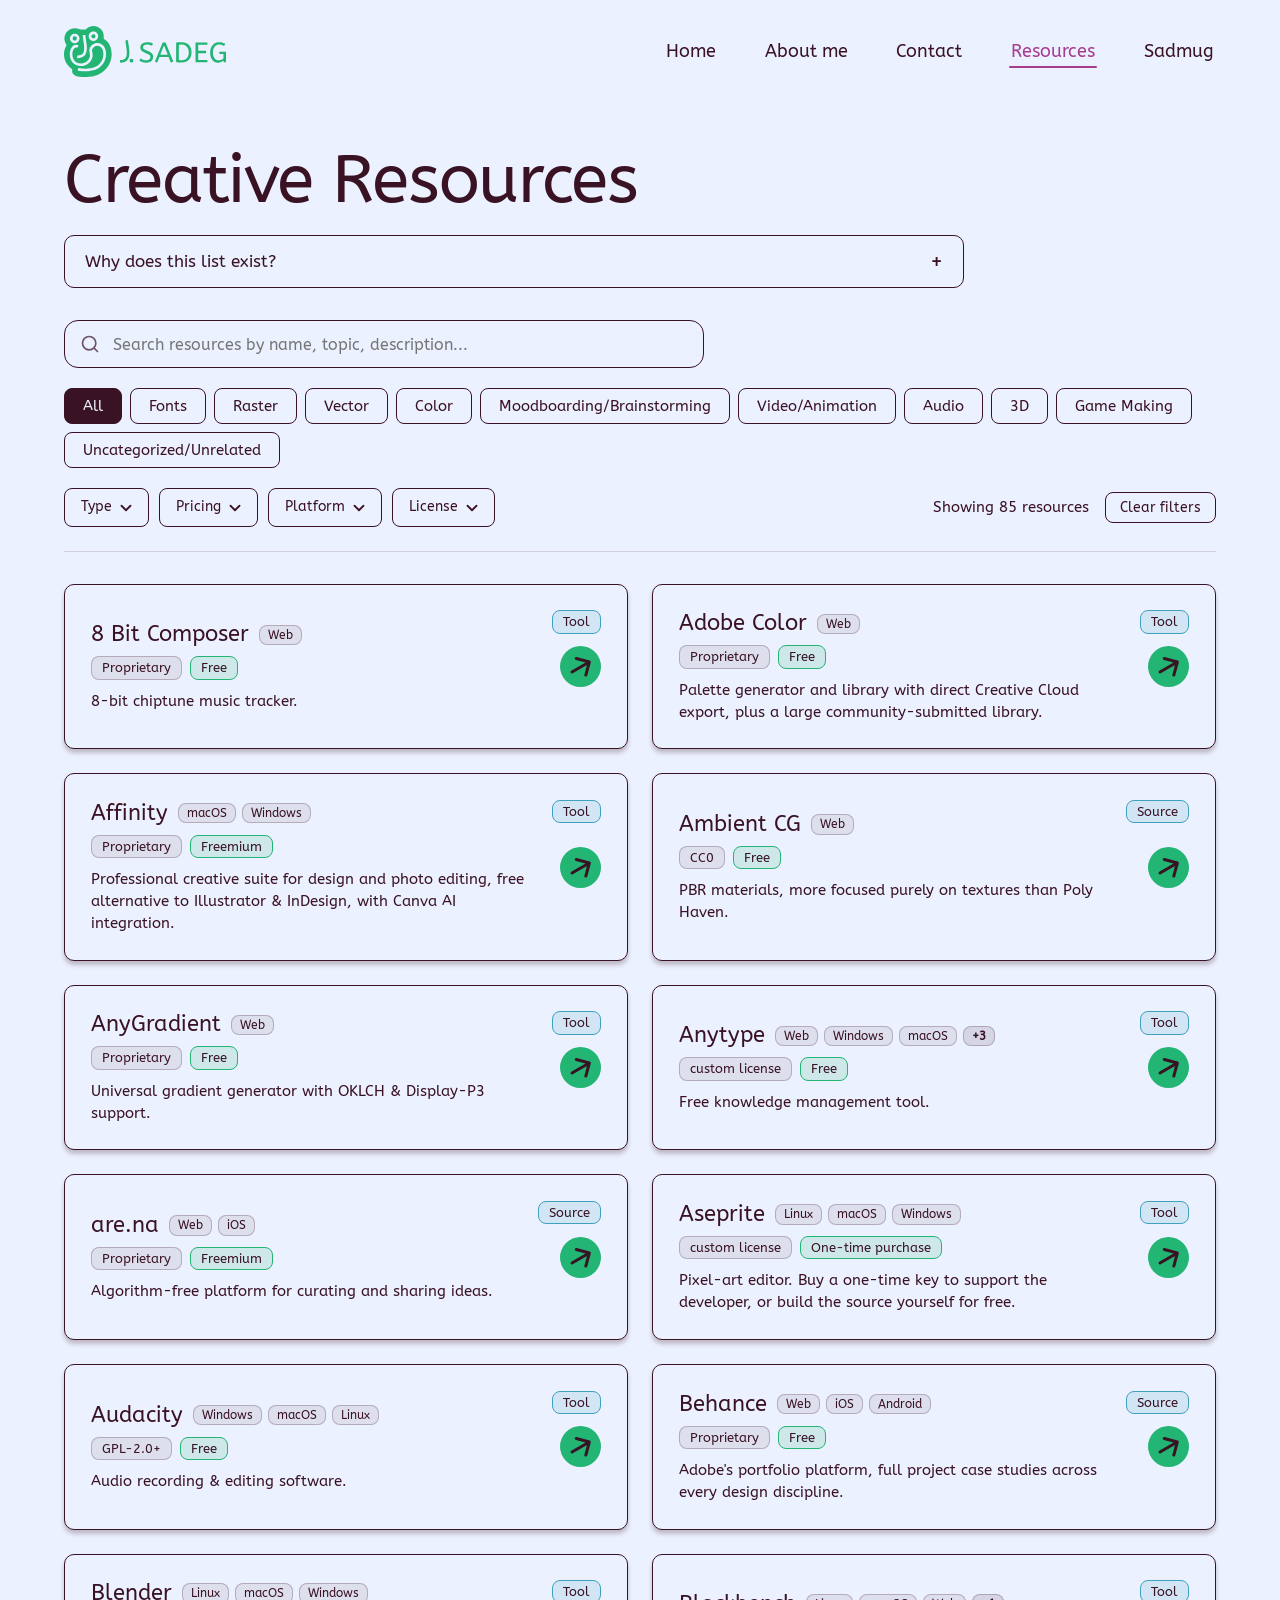
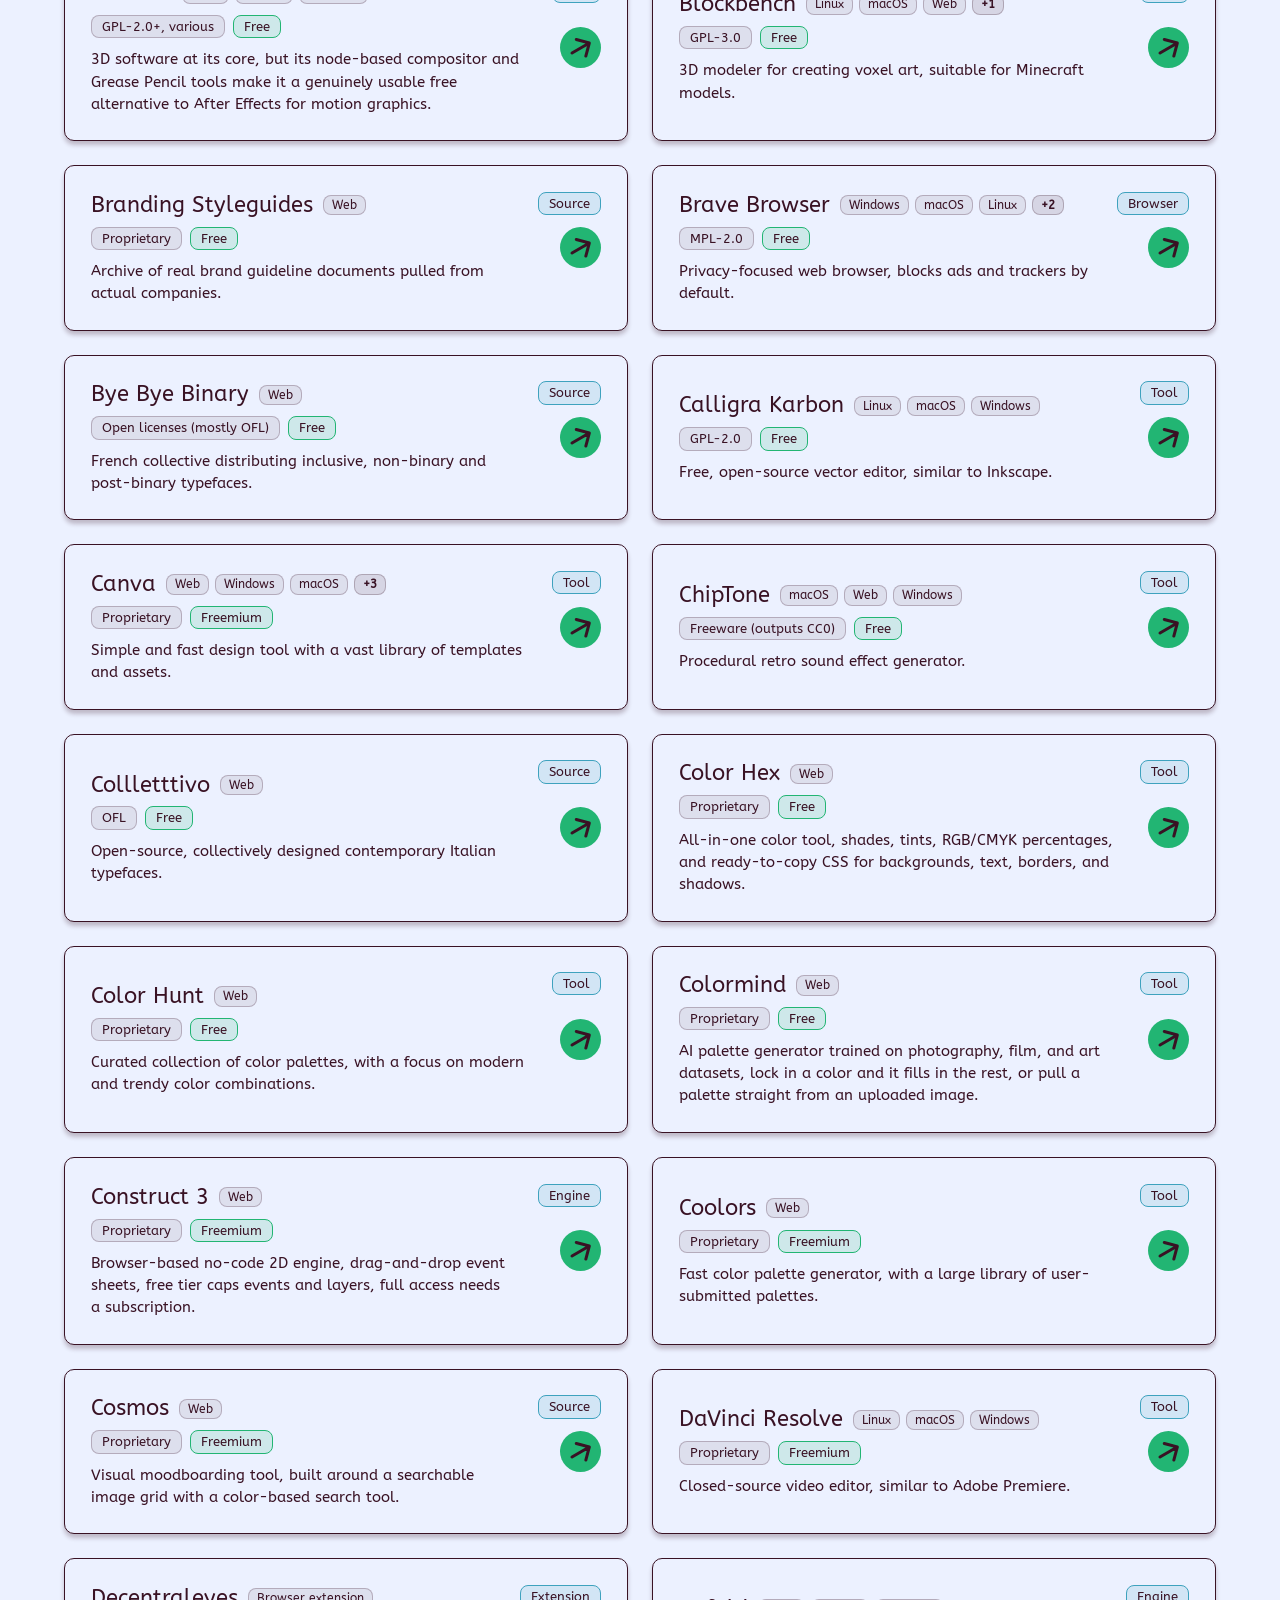
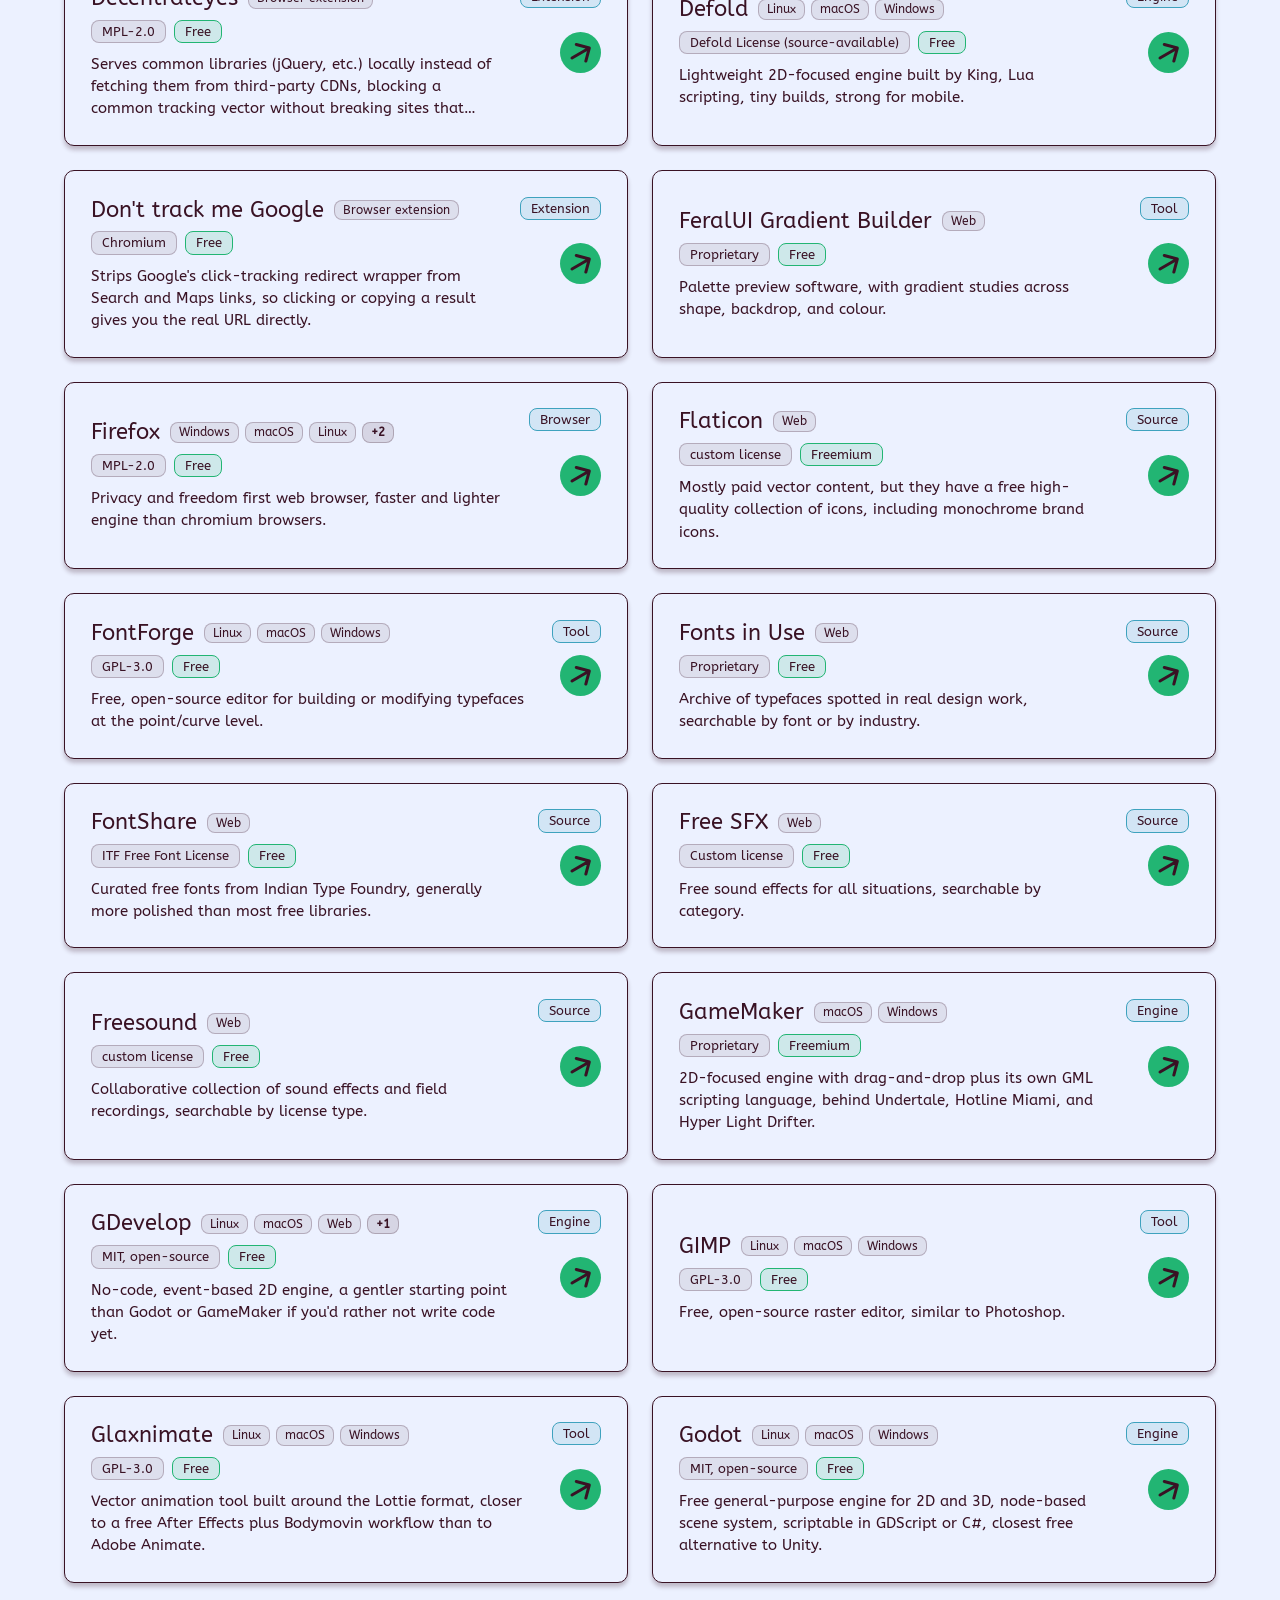
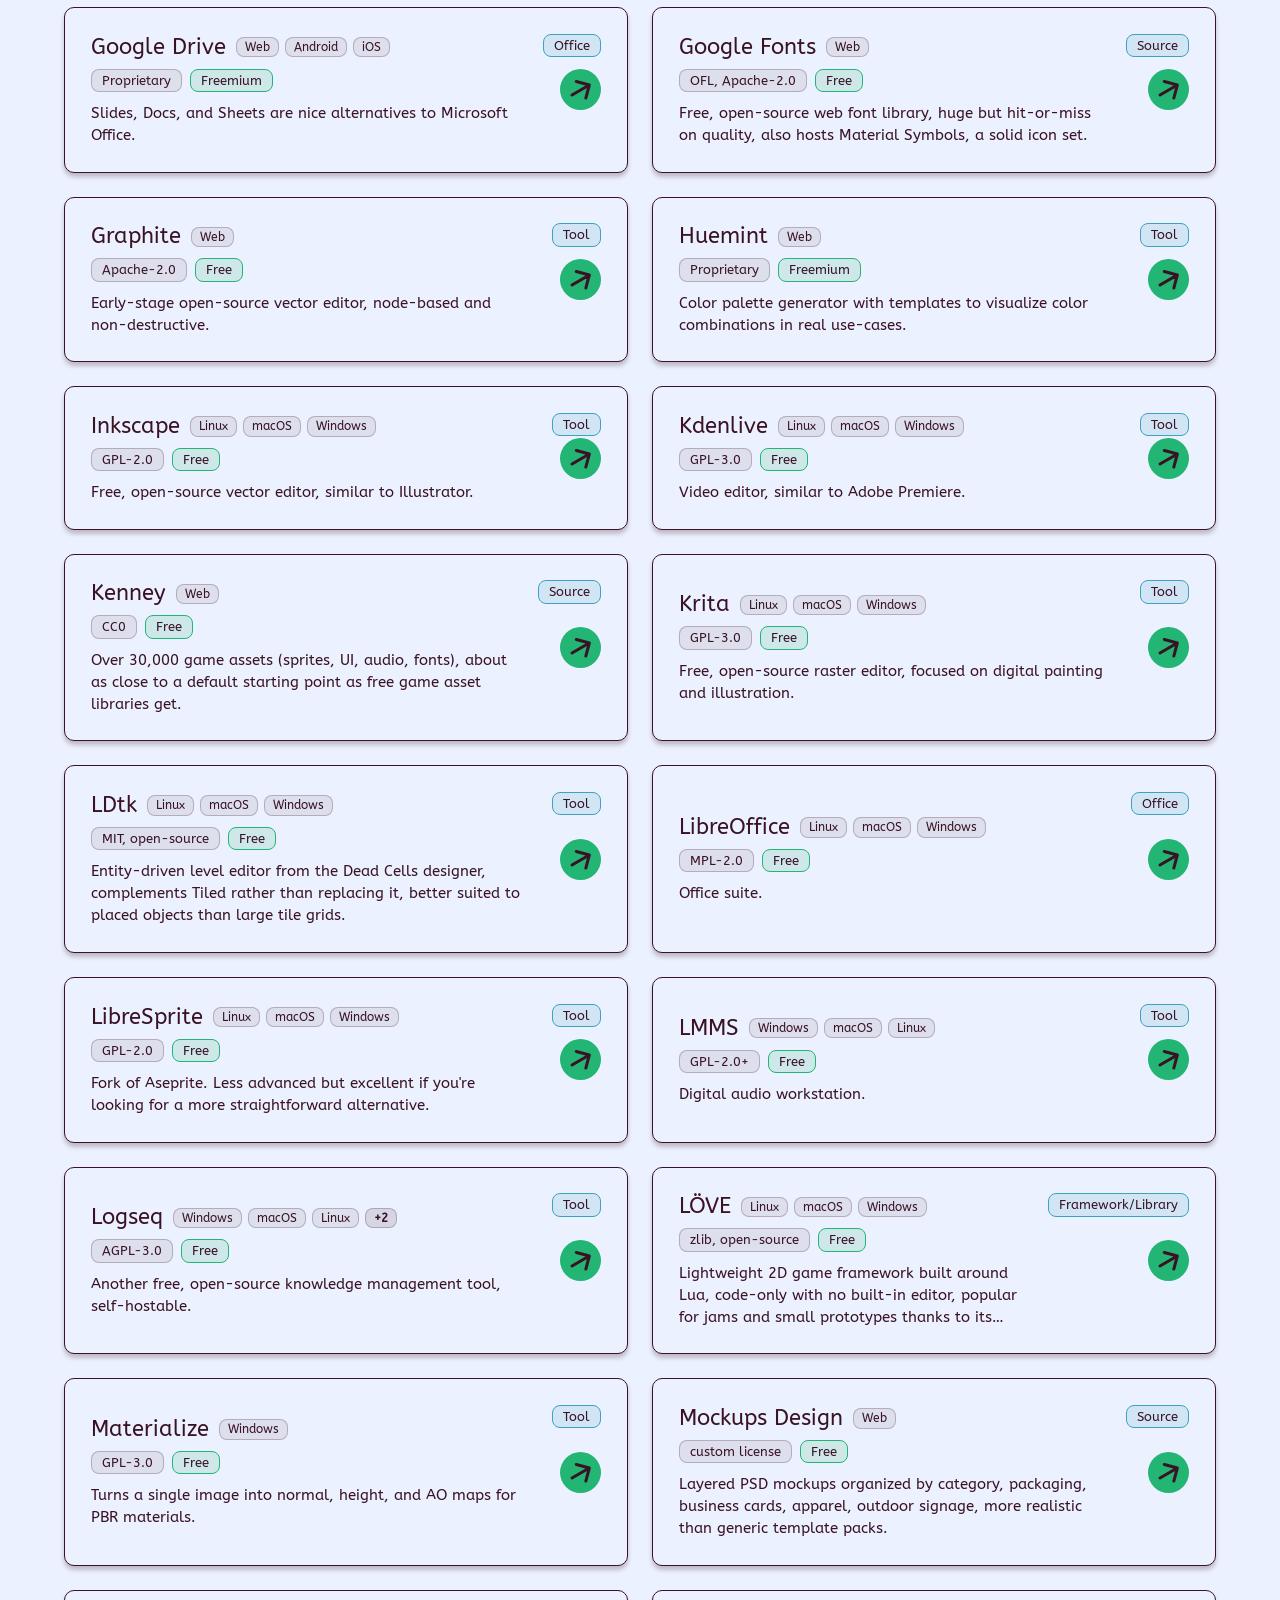
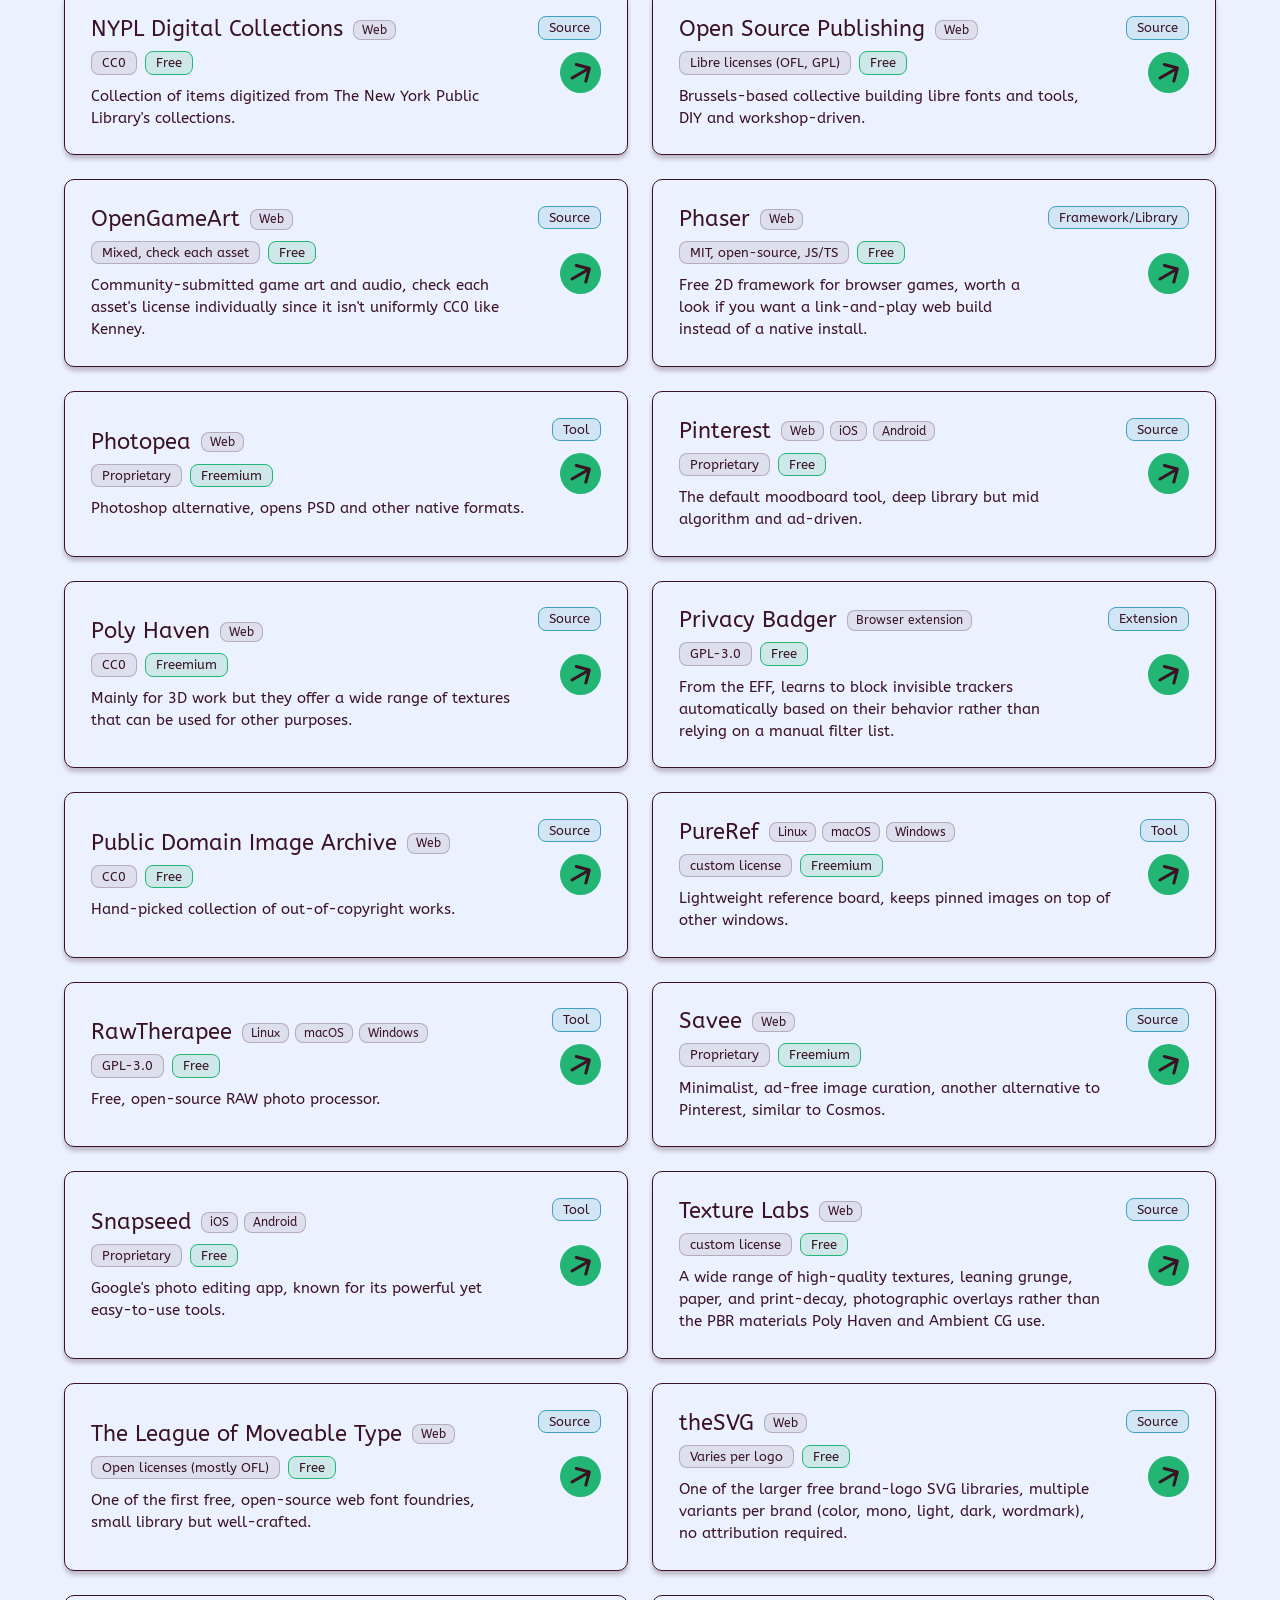
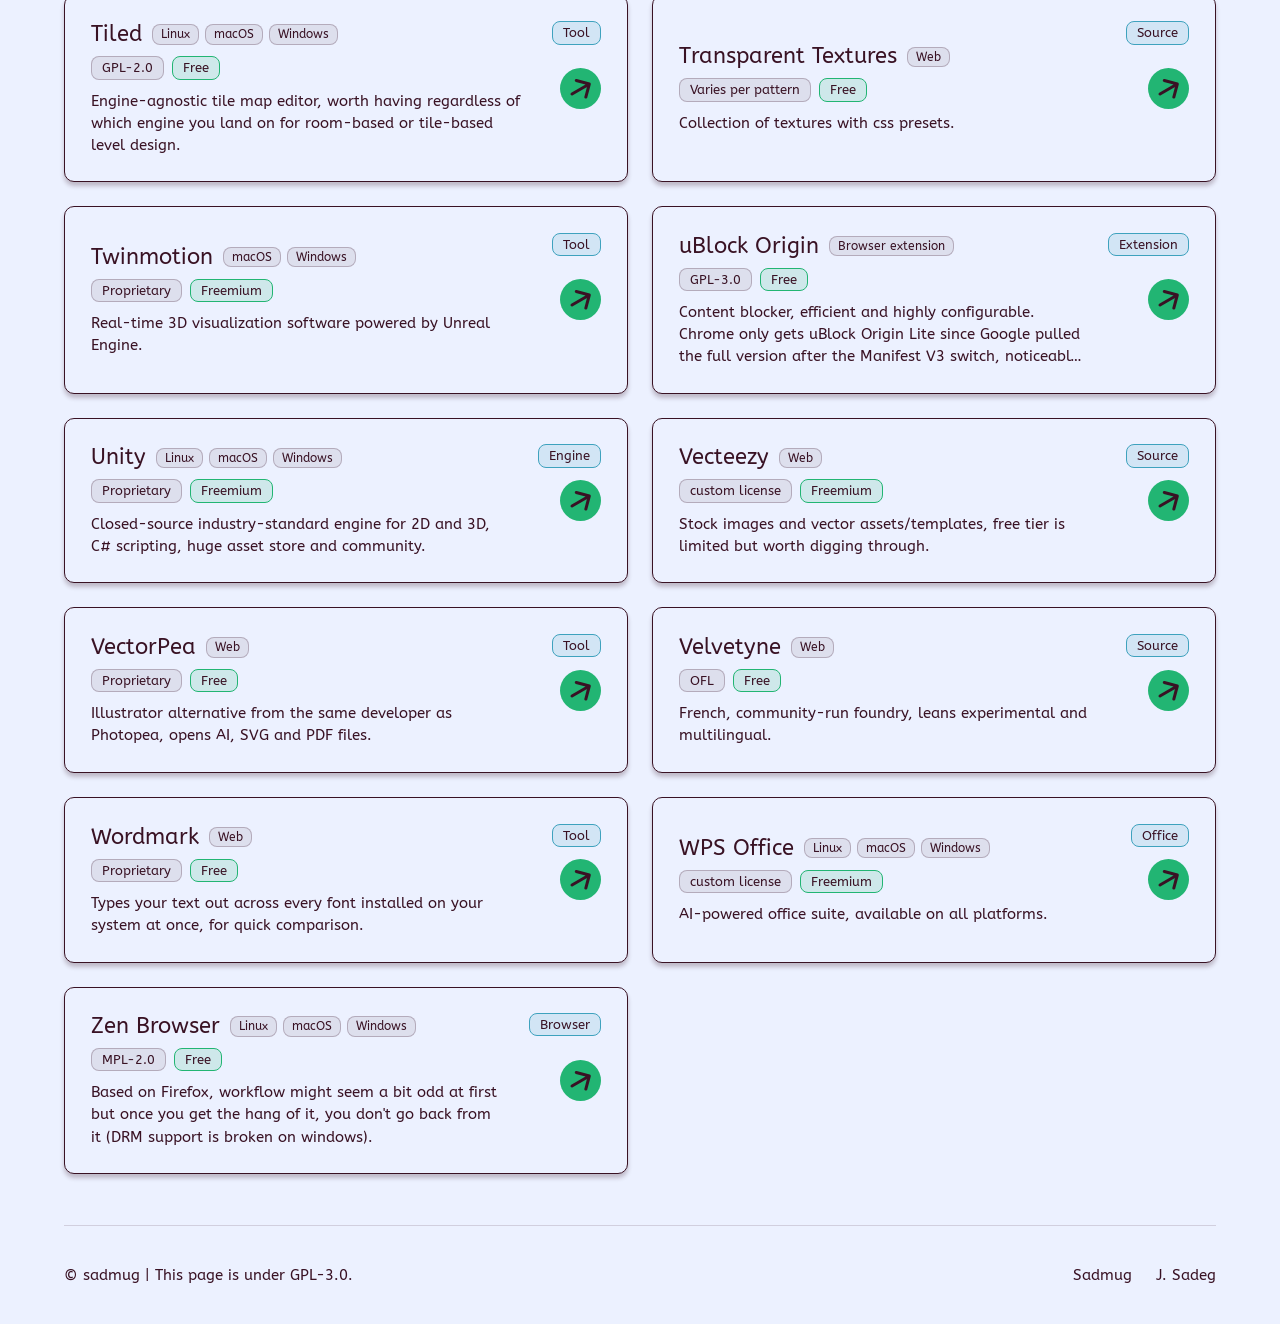
==== commit eb83e87f: "Restyle resource cards and dialog with platform tags and centered right-edge action" ====
--- a/index.html
+++ b/index.html
@@ -381,21 +381,19 @@
       <section class="resources-section" aria-label="Resources List">
         <div class="resources-grid" id="resources-grid">
         <article class="resource-card" role="button" tabindex="0" data-id="8-bit-composer" data-name="8 Bit Composer" data-groups="audio" data-type="tool" data-pricing="free" data-platforms="web" data-license="Proprietary" data-search="8 bit composer 8-bit chiptune music tracker." aria-label="View details for 8 Bit Composer">
-          <div class="card-top">
-            <div class="card-avatar" aria-hidden="true">8</div>
-            <div class="card-info">
-              <div class="card-header-line">
-                <h2 class="card-name">8 Bit Composer</h2>
-                <span class="badge badge-type">Tool</span>
-              </div>
-            <div class="card-meta-line">
-              <span class="badge badge-license">Proprietary</span>
-              <span class="badge badge-pricing">Free</span>
-            </div>
-            </div>
-          </div>
+          <div class="card-left">
+            <div class="card-title-row">
+              <h2 class="card-name">8 Bit Composer</h2>
+              <div class="card-platforms-preview"><span class="badge badge-platform">Web</span></div>
+            </div>
+            <div class="card-meta-line">
+              <span class="badge badge-license">Proprietary</span>
+              <span class="badge badge-pricing">Free</span>
+            </div>
           <p class="card-description">8-bit chiptune music tracker.</p>
-          <div class="card-bottom">
+          </div>
+          <span class="badge badge-type card-type-badge">Tool</span>
+          <div class="card-arrow-wrap">
             <a href="https://8bitcomposer.com/" target="_blank" rel="noopener noreferrer" class="card-arrow-btn" aria-label="Open 8 Bit Composer" title="Open 8 Bit Composer">
               <svg width="41" height="41" viewBox="0 0 41 41" fill="none" xmlns="http://www.w3.org/2000/svg" aria-hidden="true">
                 <circle cx="20.5" cy="20.5" r="20.5" fill="#22B573"/>
@@ -405,21 +403,19 @@
           </div>
         </article>
         <article class="resource-card" role="button" tabindex="0" data-id="adobe-color" data-name="Adobe Color" data-groups="color" data-type="tool" data-pricing="free" data-platforms="web" data-license="Proprietary" data-search="adobe color palette generator and library with direct creative cloud export, plus a large community-submitted library." aria-label="View details for Adobe Color">
-          <div class="card-top">
-            <div class="card-avatar" aria-hidden="true">A</div>
-            <div class="card-info">
-              <div class="card-header-line">
-                <h2 class="card-name">Adobe Color</h2>
-                <span class="badge badge-type">Tool</span>
-              </div>
-            <div class="card-meta-line">
-              <span class="badge badge-license">Proprietary</span>
-              <span class="badge badge-pricing">Free</span>
-            </div>
-            </div>
-          </div>
+          <div class="card-left">
+            <div class="card-title-row">
+              <h2 class="card-name">Adobe Color</h2>
+              <div class="card-platforms-preview"><span class="badge badge-platform">Web</span></div>
+            </div>
+            <div class="card-meta-line">
+              <span class="badge badge-license">Proprietary</span>
+              <span class="badge badge-pricing">Free</span>
+            </div>
           <p class="card-description">Palette generator and library with direct Creative Cloud export, plus a large community-submitted library.</p>
-          <div class="card-bottom">
+          </div>
+          <span class="badge badge-type card-type-badge">Tool</span>
+          <div class="card-arrow-wrap">
             <a href="https://color.adobe.com/" target="_blank" rel="noopener noreferrer" class="card-arrow-btn" aria-label="Open Adobe Color" title="Open Adobe Color">
               <svg width="41" height="41" viewBox="0 0 41 41" fill="none" xmlns="http://www.w3.org/2000/svg" aria-hidden="true">
                 <circle cx="20.5" cy="20.5" r="20.5" fill="#22B573"/>
@@ -429,21 +425,19 @@
           </div>
         </article>
         <article class="resource-card" role="button" tabindex="0" data-id="affinity" data-name="Affinity" data-groups="raster,vector" data-type="tool" data-pricing="freemium" data-platforms="macos,windows" data-license="Proprietary" data-search="affinity professional creative suite for design and photo editing, free alternative to illustrator &amp; indesign, with canva ai integration. illustrator alternative indesign alternative photoshop alternative" aria-label="View details for Affinity">
-          <div class="card-top">
-            <div class="card-avatar" aria-hidden="true">A</div>
-            <div class="card-info">
-              <div class="card-header-line">
-                <h2 class="card-name">Affinity</h2>
-                <span class="badge badge-type">Tool</span>
-              </div>
+          <div class="card-left">
+            <div class="card-title-row">
+              <h2 class="card-name">Affinity</h2>
+              <div class="card-platforms-preview"><span class="badge badge-platform">macOS</span><span class="badge badge-platform">Windows</span></div>
+            </div>
             <div class="card-meta-line">
               <span class="badge badge-license">Proprietary</span>
               <span class="badge badge-pricing">Freemium</span>
             </div>
-            </div>
-          </div>
           <p class="card-description">Professional creative suite for design and photo editing, free alternative to Illustrator &amp; InDesign, with Canva AI integration.</p>
-          <div class="card-bottom">
+          </div>
+          <span class="badge badge-type card-type-badge">Tool</span>
+          <div class="card-arrow-wrap">
             <a href="https://www.affinity.studio/" target="_blank" rel="noopener noreferrer" class="card-arrow-btn" aria-label="Open Affinity" title="Open Affinity">
               <svg width="41" height="41" viewBox="0 0 41 41" fill="none" xmlns="http://www.w3.org/2000/svg" aria-hidden="true">
                 <circle cx="20.5" cy="20.5" r="20.5" fill="#22B573"/>
@@ -453,21 +447,19 @@
           </div>
         </article>
         <article class="resource-card" role="button" tabindex="0" data-id="ambient-cg" data-name="Ambient CG" data-groups="raster,3d" data-type="source" data-pricing="free" data-platforms="web" data-license="CC0" data-search="ambient cg pbr materials, more focused purely on textures than poly haven. pbr textures materials" aria-label="View details for Ambient CG">
-          <div class="card-top">
-            <div class="card-avatar" aria-hidden="true">A</div>
-            <div class="card-info">
-              <div class="card-header-line">
-                <h2 class="card-name">Ambient CG</h2>
-                <span class="badge badge-type">Source</span>
-              </div>
+          <div class="card-left">
+            <div class="card-title-row">
+              <h2 class="card-name">Ambient CG</h2>
+              <div class="card-platforms-preview"><span class="badge badge-platform">Web</span></div>
+            </div>
             <div class="card-meta-line">
               <span class="badge badge-license">CC0</span>
               <span class="badge badge-pricing">Free</span>
             </div>
-            </div>
-          </div>
           <p class="card-description">PBR materials, more focused purely on textures than Poly Haven.</p>
-          <div class="card-bottom">
+          </div>
+          <span class="badge badge-type card-type-badge">Source</span>
+          <div class="card-arrow-wrap">
             <a href="https://ambientcg.com/" target="_blank" rel="noopener noreferrer" class="card-arrow-btn" aria-label="Open Ambient CG" title="Open Ambient CG">
               <svg width="41" height="41" viewBox="0 0 41 41" fill="none" xmlns="http://www.w3.org/2000/svg" aria-hidden="true">
                 <circle cx="20.5" cy="20.5" r="20.5" fill="#22B573"/>
@@ -477,21 +469,19 @@
           </div>
         </article>
         <article class="resource-card" role="button" tabindex="0" data-id="anygradient" data-name="AnyGradient" data-groups="color" data-type="tool" data-pricing="free" data-platforms="web" data-license="Proprietary" data-search="anygradient universal gradient generator with oklch &amp; display-p3 support." aria-label="View details for AnyGradient">
-          <div class="card-top">
-            <div class="card-avatar" aria-hidden="true">A</div>
-            <div class="card-info">
-              <div class="card-header-line">
-                <h2 class="card-name">AnyGradient</h2>
-                <span class="badge badge-type">Tool</span>
-              </div>
-            <div class="card-meta-line">
-              <span class="badge badge-license">Proprietary</span>
-              <span class="badge badge-pricing">Free</span>
-            </div>
-            </div>
-          </div>
+          <div class="card-left">
+            <div class="card-title-row">
+              <h2 class="card-name">AnyGradient</h2>
+              <div class="card-platforms-preview"><span class="badge badge-platform">Web</span></div>
+            </div>
+            <div class="card-meta-line">
+              <span class="badge badge-license">Proprietary</span>
+              <span class="badge badge-pricing">Free</span>
+            </div>
           <p class="card-description">Universal gradient generator with OKLCH &amp; Display-P3 support.</p>
-          <div class="card-bottom">
+          </div>
+          <span class="badge badge-type card-type-badge">Tool</span>
+          <div class="card-arrow-wrap">
             <a href="https://anygradient.com/" target="_blank" rel="noopener noreferrer" class="card-arrow-btn" aria-label="Open AnyGradient" title="Open AnyGradient">
               <svg width="41" height="41" viewBox="0 0 41 41" fill="none" xmlns="http://www.w3.org/2000/svg" aria-hidden="true">
                 <circle cx="20.5" cy="20.5" r="20.5" fill="#22B573"/>
@@ -501,21 +491,19 @@
           </div>
         </article>
         <article class="resource-card" role="button" tabindex="0" data-id="anytype" data-name="Anytype" data-groups="moodboarding" data-type="tool" data-pricing="free" data-platforms="web,windows,macos,linux,android,ios" data-license="custom license" data-search="anytype free knowledge management tool. notes pkm notion alternative" aria-label="View details for Anytype">
-          <div class="card-top">
-            <div class="card-avatar" aria-hidden="true">A</div>
-            <div class="card-info">
-              <div class="card-header-line">
-                <h2 class="card-name">Anytype</h2>
-                <span class="badge badge-type">Tool</span>
-              </div>
+          <div class="card-left">
+            <div class="card-title-row">
+              <h2 class="card-name">Anytype</h2>
+              <div class="card-platforms-preview"><span class="badge badge-platform">Web</span><span class="badge badge-platform">Windows</span><span class="badge badge-platform">macOS</span><span class="badge badge-platform badge-platform-more">+3</span></div>
+            </div>
             <div class="card-meta-line">
               <span class="badge badge-license">custom license</span>
               <span class="badge badge-pricing">Free</span>
             </div>
-            </div>
-          </div>
           <p class="card-description">Free knowledge management tool.</p>
-          <div class="card-bottom">
+          </div>
+          <span class="badge badge-type card-type-badge">Tool</span>
+          <div class="card-arrow-wrap">
             <a href="https://anytype.io/" target="_blank" rel="noopener noreferrer" class="card-arrow-btn" aria-label="Open Anytype" title="Open Anytype">
               <svg width="41" height="41" viewBox="0 0 41 41" fill="none" xmlns="http://www.w3.org/2000/svg" aria-hidden="true">
                 <circle cx="20.5" cy="20.5" r="20.5" fill="#22B573"/>
@@ -525,21 +513,19 @@
           </div>
         </article>
         <article class="resource-card" role="button" tabindex="0" data-id="are-na" data-name="are.na" data-groups="moodboarding" data-type="source" data-pricing="freemium" data-platforms="web,ios" data-license="Proprietary" data-search="are.na algorithm-free platform for curating and sharing ideas. arena curation moodboard" aria-label="View details for are.na">
-          <div class="card-top">
-            <div class="card-avatar" aria-hidden="true">A</div>
-            <div class="card-info">
-              <div class="card-header-line">
-                <h2 class="card-name">are.na</h2>
-                <span class="badge badge-type">Source</span>
-              </div>
+          <div class="card-left">
+            <div class="card-title-row">
+              <h2 class="card-name">are.na</h2>
+              <div class="card-platforms-preview"><span class="badge badge-platform">Web</span><span class="badge badge-platform">iOS</span></div>
+            </div>
             <div class="card-meta-line">
               <span class="badge badge-license">Proprietary</span>
               <span class="badge badge-pricing">Freemium</span>
             </div>
-            </div>
-          </div>
           <p class="card-description">Algorithm-free platform for curating and sharing ideas.</p>
-          <div class="card-bottom">
+          </div>
+          <span class="badge badge-type card-type-badge">Source</span>
+          <div class="card-arrow-wrap">
             <a href="https://www.are.na/" target="_blank" rel="noopener noreferrer" class="card-arrow-btn" aria-label="Open are.na" title="Open are.na">
               <svg width="41" height="41" viewBox="0 0 41 41" fill="none" xmlns="http://www.w3.org/2000/svg" aria-hidden="true">
                 <circle cx="20.5" cy="20.5" r="20.5" fill="#22B573"/>
@@ -549,21 +535,19 @@
           </div>
         </article>
         <article class="resource-card" role="button" tabindex="0" data-id="aseprite" data-name="Aseprite" data-groups="raster" data-type="tool" data-pricing="one-time" data-platforms="linux,macos,windows" data-license="custom license" data-search="aseprite pixel-art editor. buy a one-time key to support the developer, or build the source yourself for free. pixel art sprites animation" aria-label="View details for Aseprite">
-          <div class="card-top">
-            <div class="card-avatar" aria-hidden="true">A</div>
-            <div class="card-info">
-              <div class="card-header-line">
-                <h2 class="card-name">Aseprite</h2>
-                <span class="badge badge-type">Tool</span>
-              </div>
+          <div class="card-left">
+            <div class="card-title-row">
+              <h2 class="card-name">Aseprite</h2>
+              <div class="card-platforms-preview"><span class="badge badge-platform">Linux</span><span class="badge badge-platform">macOS</span><span class="badge badge-platform">Windows</span></div>
+            </div>
             <div class="card-meta-line">
               <span class="badge badge-license">custom license</span>
               <span class="badge badge-pricing">One-time purchase</span>
             </div>
-            </div>
-          </div>
           <p class="card-description">Pixel-art editor. Buy a one-time key to support the developer, or build the source yourself for free.</p>
-          <div class="card-bottom">
+          </div>
+          <span class="badge badge-type card-type-badge">Tool</span>
+          <div class="card-arrow-wrap">
             <a href="https://www.aseprite.org/" target="_blank" rel="noopener noreferrer" class="card-arrow-btn" aria-label="Open Aseprite" title="Open Aseprite">
               <svg width="41" height="41" viewBox="0 0 41 41" fill="none" xmlns="http://www.w3.org/2000/svg" aria-hidden="true">
                 <circle cx="20.5" cy="20.5" r="20.5" fill="#22B573"/>
@@ -573,21 +557,19 @@
           </div>
         </article>
         <article class="resource-card" role="button" tabindex="0" data-id="audacity" data-name="Audacity" data-groups="audio" data-type="tool" data-pricing="free" data-platforms="windows,macos,linux" data-license="GPL-2.0+" data-search="audacity audio recording &amp; editing software. audio editor recording" aria-label="View details for Audacity">
-          <div class="card-top">
-            <div class="card-avatar" aria-hidden="true">A</div>
-            <div class="card-info">
-              <div class="card-header-line">
-                <h2 class="card-name">Audacity</h2>
-                <span class="badge badge-type">Tool</span>
-              </div>
+          <div class="card-left">
+            <div class="card-title-row">
+              <h2 class="card-name">Audacity</h2>
+              <div class="card-platforms-preview"><span class="badge badge-platform">Windows</span><span class="badge badge-platform">macOS</span><span class="badge badge-platform">Linux</span></div>
+            </div>
             <div class="card-meta-line">
               <span class="badge badge-license">GPL-2.0+</span>
               <span class="badge badge-pricing">Free</span>
             </div>
-            </div>
-          </div>
           <p class="card-description">Audio recording &amp; editing software.</p>
-          <div class="card-bottom">
+          </div>
+          <span class="badge badge-type card-type-badge">Tool</span>
+          <div class="card-arrow-wrap">
             <a href="https://www.audacityteam.org/" target="_blank" rel="noopener noreferrer" class="card-arrow-btn" aria-label="Open Audacity" title="Open Audacity">
               <svg width="41" height="41" viewBox="0 0 41 41" fill="none" xmlns="http://www.w3.org/2000/svg" aria-hidden="true">
                 <circle cx="20.5" cy="20.5" r="20.5" fill="#22B573"/>
@@ -597,21 +579,19 @@
           </div>
         </article>
         <article class="resource-card" role="button" tabindex="0" data-id="behance" data-name="Behance" data-groups="moodboarding" data-type="source" data-pricing="free" data-platforms="web,ios,android" data-license="Proprietary" data-search="behance adobe&#39;s portfolio platform, full project case studies across every design discipline." aria-label="View details for Behance">
-          <div class="card-top">
-            <div class="card-avatar" aria-hidden="true">B</div>
-            <div class="card-info">
-              <div class="card-header-line">
-                <h2 class="card-name">Behance</h2>
-                <span class="badge badge-type">Source</span>
-              </div>
-            <div class="card-meta-line">
-              <span class="badge badge-license">Proprietary</span>
-              <span class="badge badge-pricing">Free</span>
-            </div>
-            </div>
-          </div>
+          <div class="card-left">
+            <div class="card-title-row">
+              <h2 class="card-name">Behance</h2>
+              <div class="card-platforms-preview"><span class="badge badge-platform">Web</span><span class="badge badge-platform">iOS</span><span class="badge badge-platform">Android</span></div>
+            </div>
+            <div class="card-meta-line">
+              <span class="badge badge-license">Proprietary</span>
+              <span class="badge badge-pricing">Free</span>
+            </div>
           <p class="card-description">Adobe&#39;s portfolio platform, full project case studies across every design discipline.</p>
-          <div class="card-bottom">
+          </div>
+          <span class="badge badge-type card-type-badge">Source</span>
+          <div class="card-arrow-wrap">
             <a href="https://www.behance.net/" target="_blank" rel="noopener noreferrer" class="card-arrow-btn" aria-label="Open Behance" title="Open Behance">
               <svg width="41" height="41" viewBox="0 0 41 41" fill="none" xmlns="http://www.w3.org/2000/svg" aria-hidden="true">
                 <circle cx="20.5" cy="20.5" r="20.5" fill="#22B573"/>
@@ -621,21 +601,19 @@
           </div>
         </article>
         <article class="resource-card" role="button" tabindex="0" data-id="blender" data-name="Blender" data-groups="video,3d" data-type="tool" data-pricing="free" data-platforms="linux,macos,windows" data-license="GPL-2.0+, various" data-search="blender 3d software at its core, but its node-based compositor and grease pencil tools make it a genuinely usable free alternative to after effects for motion graphics. 3d modeling animation grease pencil compositor" aria-label="View details for Blender">
-          <div class="card-top">
-            <div class="card-avatar" aria-hidden="true">B</div>
-            <div class="card-info">
-              <div class="card-header-line">
-                <h2 class="card-name">Blender</h2>
-                <span class="badge badge-type">Tool</span>
-              </div>
+          <div class="card-left">
+            <div class="card-title-row">
+              <h2 class="card-name">Blender</h2>
+              <div class="card-platforms-preview"><span class="badge badge-platform">Linux</span><span class="badge badge-platform">macOS</span><span class="badge badge-platform">Windows</span></div>
+            </div>
             <div class="card-meta-line">
               <span class="badge badge-license">GPL-2.0+, various</span>
               <span class="badge badge-pricing">Free</span>
             </div>
-            </div>
-          </div>
           <p class="card-description">3D software at its core, but its node-based compositor and Grease Pencil tools make it a genuinely usable free alternative to After Effects for motion graphics.</p>
-          <div class="card-bottom">
+          </div>
+          <span class="badge badge-type card-type-badge">Tool</span>
+          <div class="card-arrow-wrap">
             <a href="https://www.blender.org/" target="_blank" rel="noopener noreferrer" class="card-arrow-btn" aria-label="Open Blender" title="Open Blender">
               <svg width="41" height="41" viewBox="0 0 41 41" fill="none" xmlns="http://www.w3.org/2000/svg" aria-hidden="true">
                 <circle cx="20.5" cy="20.5" r="20.5" fill="#22B573"/>
@@ -645,21 +623,19 @@
           </div>
         </article>
         <article class="resource-card" role="button" tabindex="0" data-id="blockbench" data-name="Blockbench" data-groups="3d" data-type="tool" data-pricing="free" data-platforms="linux,macos,web,windows" data-license="GPL-3.0" data-search="blockbench 3d modeler for creating voxel art, suitable for minecraft models." aria-label="View details for Blockbench">
-          <div class="card-top">
-            <div class="card-avatar" aria-hidden="true">B</div>
-            <div class="card-info">
-              <div class="card-header-line">
-                <h2 class="card-name">Blockbench</h2>
-                <span class="badge badge-type">Tool</span>
-              </div>
+          <div class="card-left">
+            <div class="card-title-row">
+              <h2 class="card-name">Blockbench</h2>
+              <div class="card-platforms-preview"><span class="badge badge-platform">Linux</span><span class="badge badge-platform">macOS</span><span class="badge badge-platform">Web</span><span class="badge badge-platform badge-platform-more">+1</span></div>
+            </div>
             <div class="card-meta-line">
               <span class="badge badge-license">GPL-3.0</span>
               <span class="badge badge-pricing">Free</span>
             </div>
-            </div>
-          </div>
           <p class="card-description">3D modeler for creating voxel art, suitable for Minecraft models.</p>
-          <div class="card-bottom">
+          </div>
+          <span class="badge badge-type card-type-badge">Tool</span>
+          <div class="card-arrow-wrap">
             <a href="https://blockbench.net/" target="_blank" rel="noopener noreferrer" class="card-arrow-btn" aria-label="Open Blockbench" title="Open Blockbench">
               <svg width="41" height="41" viewBox="0 0 41 41" fill="none" xmlns="http://www.w3.org/2000/svg" aria-hidden="true">
                 <circle cx="20.5" cy="20.5" r="20.5" fill="#22B573"/>
@@ -669,21 +645,19 @@
           </div>
         </article>
         <article class="resource-card" role="button" tabindex="0" data-id="branding-styleguides" data-name="Branding Styleguides" data-groups="moodboarding" data-type="source" data-pricing="free" data-platforms="web" data-license="Proprietary" data-search="branding styleguides archive of real brand guideline documents pulled from actual companies." aria-label="View details for Branding Styleguides">
-          <div class="card-top">
-            <div class="card-avatar" aria-hidden="true">B</div>
-            <div class="card-info">
-              <div class="card-header-line">
-                <h2 class="card-name">Branding Styleguides</h2>
-                <span class="badge badge-type">Source</span>
-              </div>
-            <div class="card-meta-line">
-              <span class="badge badge-license">Proprietary</span>
-              <span class="badge badge-pricing">Free</span>
-            </div>
-            </div>
-          </div>
+          <div class="card-left">
+            <div class="card-title-row">
+              <h2 class="card-name">Branding Styleguides</h2>
+              <div class="card-platforms-preview"><span class="badge badge-platform">Web</span></div>
+            </div>
+            <div class="card-meta-line">
+              <span class="badge badge-license">Proprietary</span>
+              <span class="badge badge-pricing">Free</span>
+            </div>
           <p class="card-description">Archive of real brand guideline documents pulled from actual companies.</p>
-          <div class="card-bottom">
+          </div>
+          <span class="badge badge-type card-type-badge">Source</span>
+          <div class="card-arrow-wrap">
             <a href="https://brandingstyleguides.com/" target="_blank" rel="noopener noreferrer" class="card-arrow-btn" aria-label="Open Branding Styleguides" title="Open Branding Styleguides">
               <svg width="41" height="41" viewBox="0 0 41 41" fill="none" xmlns="http://www.w3.org/2000/svg" aria-hidden="true">
                 <circle cx="20.5" cy="20.5" r="20.5" fill="#22B573"/>
@@ -693,21 +667,19 @@
           </div>
         </article>
         <article class="resource-card" role="button" tabindex="0" data-id="brave-browser" data-name="Brave Browser" data-groups="other" data-type="browser" data-pricing="free" data-platforms="windows,macos,linux,android,ios" data-license="MPL-2.0" data-search="brave browser privacy-focused web browser, blocks ads and trackers by default. browser" aria-label="View details for Brave Browser">
-          <div class="card-top">
-            <div class="card-avatar" aria-hidden="true">B</div>
-            <div class="card-info">
-              <div class="card-header-line">
-                <h2 class="card-name">Brave Browser</h2>
-                <span class="badge badge-type">Browser</span>
-              </div>
+          <div class="card-left">
+            <div class="card-title-row">
+              <h2 class="card-name">Brave Browser</h2>
+              <div class="card-platforms-preview"><span class="badge badge-platform">Windows</span><span class="badge badge-platform">macOS</span><span class="badge badge-platform">Linux</span><span class="badge badge-platform badge-platform-more">+2</span></div>
+            </div>
             <div class="card-meta-line">
               <span class="badge badge-license">MPL-2.0</span>
               <span class="badge badge-pricing">Free</span>
             </div>
-            </div>
-          </div>
           <p class="card-description">Privacy-focused web browser, blocks ads and trackers by default.</p>
-          <div class="card-bottom">
+          </div>
+          <span class="badge badge-type card-type-badge">Browser</span>
+          <div class="card-arrow-wrap">
             <a href="https://brave.com/" target="_blank" rel="noopener noreferrer" class="card-arrow-btn" aria-label="Open Brave Browser" title="Open Brave Browser">
               <svg width="41" height="41" viewBox="0 0 41 41" fill="none" xmlns="http://www.w3.org/2000/svg" aria-hidden="true">
                 <circle cx="20.5" cy="20.5" r="20.5" fill="#22B573"/>
@@ -717,21 +689,19 @@
           </div>
         </article>
         <article class="resource-card" role="button" tabindex="0" data-id="bye-bye-binary" data-name="Bye Bye Binary" data-groups="fonts" data-type="source" data-pricing="free" data-platforms="web" data-license="Open licenses (mostly OFL)" data-search="bye bye binary french collective distributing inclusive, non-binary and post-binary typefaces." aria-label="View details for Bye Bye Binary">
-          <div class="card-top">
-            <div class="card-avatar" aria-hidden="true">B</div>
-            <div class="card-info">
-              <div class="card-header-line">
-                <h2 class="card-name">Bye Bye Binary</h2>
-                <span class="badge badge-type">Source</span>
-              </div>
+          <div class="card-left">
+            <div class="card-title-row">
+              <h2 class="card-name">Bye Bye Binary</h2>
+              <div class="card-platforms-preview"><span class="badge badge-platform">Web</span></div>
+            </div>
             <div class="card-meta-line">
               <span class="badge badge-license">Open licenses (mostly OFL)</span>
               <span class="badge badge-pricing">Free</span>
             </div>
-            </div>
-          </div>
           <p class="card-description">French collective distributing inclusive, non-binary and post-binary typefaces.</p>
-          <div class="card-bottom">
+          </div>
+          <span class="badge badge-type card-type-badge">Source</span>
+          <div class="card-arrow-wrap">
             <a href="https://typotheque.genderfluid.space/fr" target="_blank" rel="noopener noreferrer" class="card-arrow-btn" aria-label="Open Bye Bye Binary" title="Open Bye Bye Binary">
               <svg width="41" height="41" viewBox="0 0 41 41" fill="none" xmlns="http://www.w3.org/2000/svg" aria-hidden="true">
                 <circle cx="20.5" cy="20.5" r="20.5" fill="#22B573"/>
@@ -741,21 +711,19 @@
           </div>
         </article>
         <article class="resource-card" role="button" tabindex="0" data-id="calligra-karbon" data-name="Calligra Karbon" data-groups="vector" data-type="tool" data-pricing="free" data-platforms="linux,macos,windows" data-license="GPL-2.0" data-search="calligra karbon free, open-source vector editor, similar to inkscape." aria-label="View details for Calligra Karbon">
-          <div class="card-top">
-            <div class="card-avatar" aria-hidden="true">C</div>
-            <div class="card-info">
-              <div class="card-header-line">
-                <h2 class="card-name">Calligra Karbon</h2>
-                <span class="badge badge-type">Tool</span>
-              </div>
+          <div class="card-left">
+            <div class="card-title-row">
+              <h2 class="card-name">Calligra Karbon</h2>
+              <div class="card-platforms-preview"><span class="badge badge-platform">Linux</span><span class="badge badge-platform">macOS</span><span class="badge badge-platform">Windows</span></div>
+            </div>
             <div class="card-meta-line">
               <span class="badge badge-license">GPL-2.0</span>
               <span class="badge badge-pricing">Free</span>
             </div>
-            </div>
-          </div>
           <p class="card-description">Free, open-source vector editor, similar to Inkscape.</p>
-          <div class="card-bottom">
+          </div>
+          <span class="badge badge-type card-type-badge">Tool</span>
+          <div class="card-arrow-wrap">
             <a href="https://apps.kde.org/calligra.karbon/" target="_blank" rel="noopener noreferrer" class="card-arrow-btn" aria-label="Open Calligra Karbon" title="Open Calligra Karbon">
               <svg width="41" height="41" viewBox="0 0 41 41" fill="none" xmlns="http://www.w3.org/2000/svg" aria-hidden="true">
                 <circle cx="20.5" cy="20.5" r="20.5" fill="#22B573"/>
@@ -765,21 +733,19 @@
           </div>
         </article>
         <article class="resource-card" role="button" tabindex="0" data-id="canva" data-name="Canva" data-groups="vector" data-type="tool" data-pricing="freemium" data-platforms="web,windows,macos,android,ios,ipad" data-license="Proprietary" data-search="canva simple and fast design tool with a vast library of templates and assets. templates social media quick design" aria-label="View details for Canva">
-          <div class="card-top">
-            <div class="card-avatar" aria-hidden="true">C</div>
-            <div class="card-info">
-              <div class="card-header-line">
-                <h2 class="card-name">Canva</h2>
-                <span class="badge badge-type">Tool</span>
-              </div>
+          <div class="card-left">
+            <div class="card-title-row">
+              <h2 class="card-name">Canva</h2>
+              <div class="card-platforms-preview"><span class="badge badge-platform">Web</span><span class="badge badge-platform">Windows</span><span class="badge badge-platform">macOS</span><span class="badge badge-platform badge-platform-more">+3</span></div>
+            </div>
             <div class="card-meta-line">
               <span class="badge badge-license">Proprietary</span>
               <span class="badge badge-pricing">Freemium</span>
             </div>
-            </div>
-          </div>
           <p class="card-description">Simple and fast design tool with a vast library of templates and assets.</p>
-          <div class="card-bottom">
+          </div>
+          <span class="badge badge-type card-type-badge">Tool</span>
+          <div class="card-arrow-wrap">
             <a href="https://www.canva.com/" target="_blank" rel="noopener noreferrer" class="card-arrow-btn" aria-label="Open Canva" title="Open Canva">
               <svg width="41" height="41" viewBox="0 0 41 41" fill="none" xmlns="http://www.w3.org/2000/svg" aria-hidden="true">
                 <circle cx="20.5" cy="20.5" r="20.5" fill="#22B573"/>
@@ -789,21 +755,19 @@
           </div>
         </article>
         <article class="resource-card" role="button" tabindex="0" data-id="chiptone" data-name="ChipTone" data-groups="audio" data-type="tool" data-pricing="free" data-platforms="macos,web,windows" data-license="Freeware (outputs CC0)" data-search="chiptone procedural retro sound effect generator." aria-label="View details for ChipTone">
-          <div class="card-top">
-            <div class="card-avatar" aria-hidden="true">C</div>
-            <div class="card-info">
-              <div class="card-header-line">
-                <h2 class="card-name">ChipTone</h2>
-                <span class="badge badge-type">Tool</span>
-              </div>
+          <div class="card-left">
+            <div class="card-title-row">
+              <h2 class="card-name">ChipTone</h2>
+              <div class="card-platforms-preview"><span class="badge badge-platform">macOS</span><span class="badge badge-platform">Web</span><span class="badge badge-platform">Windows</span></div>
+            </div>
             <div class="card-meta-line">
               <span class="badge badge-license">Freeware (outputs CC0)</span>
               <span class="badge badge-pricing">Free</span>
             </div>
-            </div>
-          </div>
           <p class="card-description">Procedural retro sound effect generator.</p>
-          <div class="card-bottom">
+          </div>
+          <span class="badge badge-type card-type-badge">Tool</span>
+          <div class="card-arrow-wrap">
             <a href="https://sfbgames.itch.io/chiptone" target="_blank" rel="noopener noreferrer" class="card-arrow-btn" aria-label="Open ChipTone" title="Open ChipTone">
               <svg width="41" height="41" viewBox="0 0 41 41" fill="none" xmlns="http://www.w3.org/2000/svg" aria-hidden="true">
                 <circle cx="20.5" cy="20.5" r="20.5" fill="#22B573"/>
@@ -813,21 +777,19 @@
           </div>
         </article>
         <article class="resource-card" role="button" tabindex="0" data-id="collletttivo" data-name="Collletttivo" data-groups="fonts" data-type="source" data-pricing="free" data-platforms="web" data-license="OFL" data-search="collletttivo open-source, collectively designed contemporary italian typefaces." aria-label="View details for Collletttivo">
-          <div class="card-top">
-            <div class="card-avatar" aria-hidden="true">C</div>
-            <div class="card-info">
-              <div class="card-header-line">
-                <h2 class="card-name">Collletttivo</h2>
-                <span class="badge badge-type">Source</span>
-              </div>
+          <div class="card-left">
+            <div class="card-title-row">
+              <h2 class="card-name">Collletttivo</h2>
+              <div class="card-platforms-preview"><span class="badge badge-platform">Web</span></div>
+            </div>
             <div class="card-meta-line">
               <span class="badge badge-license">OFL</span>
               <span class="badge badge-pricing">Free</span>
             </div>
-            </div>
-          </div>
           <p class="card-description">Open-source, collectively designed contemporary Italian typefaces.</p>
-          <div class="card-bottom">
+          </div>
+          <span class="badge badge-type card-type-badge">Source</span>
+          <div class="card-arrow-wrap">
             <a href="https://www.collletttivo.it/typefaces" target="_blank" rel="noopener noreferrer" class="card-arrow-btn" aria-label="Open Collletttivo" title="Open Collletttivo">
               <svg width="41" height="41" viewBox="0 0 41 41" fill="none" xmlns="http://www.w3.org/2000/svg" aria-hidden="true">
                 <circle cx="20.5" cy="20.5" r="20.5" fill="#22B573"/>
@@ -837,21 +799,19 @@
           </div>
         </article>
         <article class="resource-card" role="button" tabindex="0" data-id="color-hex" data-name="Color Hex" data-groups="color" data-type="tool" data-pricing="free" data-platforms="web" data-license="Proprietary" data-search="color hex all-in-one color tool, shades, tints, rgb/cmyk percentages, and ready-to-copy css for backgrounds, text, borders, and shadows." aria-label="View details for Color Hex">
-          <div class="card-top">
-            <div class="card-avatar" aria-hidden="true">C</div>
-            <div class="card-info">
-              <div class="card-header-line">
-                <h2 class="card-name">Color Hex</h2>
-                <span class="badge badge-type">Tool</span>
-              </div>
-            <div class="card-meta-line">
-              <span class="badge badge-license">Proprietary</span>
-              <span class="badge badge-pricing">Free</span>
-            </div>
-            </div>
-          </div>
+          <div class="card-left">
+            <div class="card-title-row">
+              <h2 class="card-name">Color Hex</h2>
+              <div class="card-platforms-preview"><span class="badge badge-platform">Web</span></div>
+            </div>
+            <div class="card-meta-line">
+              <span class="badge badge-license">Proprietary</span>
+              <span class="badge badge-pricing">Free</span>
+            </div>
           <p class="card-description">All-in-one color tool, shades, tints, RGB/CMYK percentages, and ready-to-copy CSS for backgrounds, text, borders, and shadows.</p>
-          <div class="card-bottom">
+          </div>
+          <span class="badge badge-type card-type-badge">Tool</span>
+          <div class="card-arrow-wrap">
             <a href="https://www.color-hex.com/" target="_blank" rel="noopener noreferrer" class="card-arrow-btn" aria-label="Open Color Hex" title="Open Color Hex">
               <svg width="41" height="41" viewBox="0 0 41 41" fill="none" xmlns="http://www.w3.org/2000/svg" aria-hidden="true">
                 <circle cx="20.5" cy="20.5" r="20.5" fill="#22B573"/>
@@ -861,21 +821,19 @@
           </div>
         </article>
         <article class="resource-card" role="button" tabindex="0" data-id="color-hunt" data-name="Color Hunt" data-groups="color" data-type="tool" data-pricing="free" data-platforms="web" data-license="Proprietary" data-search="color hunt curated collection of color palettes, with a focus on modern and trendy color combinations." aria-label="View details for Color Hunt">
-          <div class="card-top">
-            <div class="card-avatar" aria-hidden="true">C</div>
-            <div class="card-info">
-              <div class="card-header-line">
-                <h2 class="card-name">Color Hunt</h2>
-                <span class="badge badge-type">Tool</span>
-              </div>
-            <div class="card-meta-line">
-              <span class="badge badge-license">Proprietary</span>
-              <span class="badge badge-pricing">Free</span>
-            </div>
-            </div>
-          </div>
+          <div class="card-left">
+            <div class="card-title-row">
+              <h2 class="card-name">Color Hunt</h2>
+              <div class="card-platforms-preview"><span class="badge badge-platform">Web</span></div>
+            </div>
+            <div class="card-meta-line">
+              <span class="badge badge-license">Proprietary</span>
+              <span class="badge badge-pricing">Free</span>
+            </div>
           <p class="card-description">Curated collection of color palettes, with a focus on modern and trendy color combinations.</p>
-          <div class="card-bottom">
+          </div>
+          <span class="badge badge-type card-type-badge">Tool</span>
+          <div class="card-arrow-wrap">
             <a href="https://colorhunt.co/" target="_blank" rel="noopener noreferrer" class="card-arrow-btn" aria-label="Open Color Hunt" title="Open Color Hunt">
               <svg width="41" height="41" viewBox="0 0 41 41" fill="none" xmlns="http://www.w3.org/2000/svg" aria-hidden="true">
                 <circle cx="20.5" cy="20.5" r="20.5" fill="#22B573"/>
@@ -885,21 +843,19 @@
           </div>
         </article>
         <article class="resource-card" role="button" tabindex="0" data-id="colormind" data-name="Colormind" data-groups="color" data-type="tool" data-pricing="free" data-platforms="web" data-license="Proprietary" data-search="colormind ai palette generator trained on photography, film, and art datasets, lock in a color and it fills in the rest, or pull a palette straight from an uploaded image." aria-label="View details for Colormind">
-          <div class="card-top">
-            <div class="card-avatar" aria-hidden="true">C</div>
-            <div class="card-info">
-              <div class="card-header-line">
-                <h2 class="card-name">Colormind</h2>
-                <span class="badge badge-type">Tool</span>
-              </div>
-            <div class="card-meta-line">
-              <span class="badge badge-license">Proprietary</span>
-              <span class="badge badge-pricing">Free</span>
-            </div>
-            </div>
-          </div>
+          <div class="card-left">
+            <div class="card-title-row">
+              <h2 class="card-name">Colormind</h2>
+              <div class="card-platforms-preview"><span class="badge badge-platform">Web</span></div>
+            </div>
+            <div class="card-meta-line">
+              <span class="badge badge-license">Proprietary</span>
+              <span class="badge badge-pricing">Free</span>
+            </div>
           <p class="card-description">AI palette generator trained on photography, film, and art datasets, lock in a color and it fills in the rest, or pull a palette straight from an uploaded image.</p>
-          <div class="card-bottom">
+          </div>
+          <span class="badge badge-type card-type-badge">Tool</span>
+          <div class="card-arrow-wrap">
             <a href="https://colormind.io/" target="_blank" rel="noopener noreferrer" class="card-arrow-btn" aria-label="Open Colormind" title="Open Colormind">
               <svg width="41" height="41" viewBox="0 0 41 41" fill="none" xmlns="http://www.w3.org/2000/svg" aria-hidden="true">
                 <circle cx="20.5" cy="20.5" r="20.5" fill="#22B573"/>
@@ -909,21 +865,19 @@
           </div>
         </article>
         <article class="resource-card" role="button" tabindex="0" data-id="construct-3" data-name="Construct 3" data-groups="game-making" data-type="engine" data-pricing="freemium" data-platforms="web" data-license="Proprietary" data-search="construct 3 browser-based no-code 2d engine, drag-and-drop event sheets, free tier caps events and layers, full access needs a subscription." aria-label="View details for Construct 3">
-          <div class="card-top">
-            <div class="card-avatar" aria-hidden="true">C</div>
-            <div class="card-info">
-              <div class="card-header-line">
-                <h2 class="card-name">Construct 3</h2>
-                <span class="badge badge-type">Engine</span>
-              </div>
+          <div class="card-left">
+            <div class="card-title-row">
+              <h2 class="card-name">Construct 3</h2>
+              <div class="card-platforms-preview"><span class="badge badge-platform">Web</span></div>
+            </div>
             <div class="card-meta-line">
               <span class="badge badge-license">Proprietary</span>
               <span class="badge badge-pricing">Freemium</span>
             </div>
-            </div>
-          </div>
           <p class="card-description">Browser-based no-code 2D engine, drag-and-drop event sheets, free tier caps events and layers, full access needs a subscription.</p>
-          <div class="card-bottom">
+          </div>
+          <span class="badge badge-type card-type-badge">Engine</span>
+          <div class="card-arrow-wrap">
             <a href="https://www.construct.net/" target="_blank" rel="noopener noreferrer" class="card-arrow-btn" aria-label="Open Construct 3" title="Open Construct 3">
               <svg width="41" height="41" viewBox="0 0 41 41" fill="none" xmlns="http://www.w3.org/2000/svg" aria-hidden="true">
                 <circle cx="20.5" cy="20.5" r="20.5" fill="#22B573"/>
@@ -933,21 +887,19 @@
           </div>
         </article>
         <article class="resource-card" role="button" tabindex="0" data-id="coolors" data-name="Coolors" data-groups="color" data-type="tool" data-pricing="freemium" data-platforms="web" data-license="Proprietary" data-search="coolors fast color palette generator, with a large library of user-submitted palettes." aria-label="View details for Coolors">
-          <div class="card-top">
-            <div class="card-avatar" aria-hidden="true">C</div>
-            <div class="card-info">
-              <div class="card-header-line">
-                <h2 class="card-name">Coolors</h2>
-                <span class="badge badge-type">Tool</span>
-              </div>
+          <div class="card-left">
+            <div class="card-title-row">
+              <h2 class="card-name">Coolors</h2>
+              <div class="card-platforms-preview"><span class="badge badge-platform">Web</span></div>
+            </div>
             <div class="card-meta-line">
               <span class="badge badge-license">Proprietary</span>
               <span class="badge badge-pricing">Freemium</span>
             </div>
-            </div>
-          </div>
           <p class="card-description">Fast color palette generator, with a large library of user-submitted palettes.</p>
-          <div class="card-bottom">
+          </div>
+          <span class="badge badge-type card-type-badge">Tool</span>
+          <div class="card-arrow-wrap">
             <a href="https://coolors.co/" target="_blank" rel="noopener noreferrer" class="card-arrow-btn" aria-label="Open Coolors" title="Open Coolors">
               <svg width="41" height="41" viewBox="0 0 41 41" fill="none" xmlns="http://www.w3.org/2000/svg" aria-hidden="true">
                 <circle cx="20.5" cy="20.5" r="20.5" fill="#22B573"/>
@@ -957,21 +909,19 @@
           </div>
         </article>
         <article class="resource-card" role="button" tabindex="0" data-id="cosmos" data-name="Cosmos" data-groups="moodboarding" data-type="source" data-pricing="freemium" data-platforms="web" data-license="Proprietary" data-search="cosmos visual moodboarding tool, built around a searchable image grid with a color-based search tool." aria-label="View details for Cosmos">
-          <div class="card-top">
-            <div class="card-avatar" aria-hidden="true">C</div>
-            <div class="card-info">
-              <div class="card-header-line">
-                <h2 class="card-name">Cosmos</h2>
-                <span class="badge badge-type">Source</span>
-              </div>
+          <div class="card-left">
+            <div class="card-title-row">
+              <h2 class="card-name">Cosmos</h2>
+              <div class="card-platforms-preview"><span class="badge badge-platform">Web</span></div>
+            </div>
             <div class="card-meta-line">
               <span class="badge badge-license">Proprietary</span>
               <span class="badge badge-pricing">Freemium</span>
             </div>
-            </div>
-          </div>
           <p class="card-description">Visual moodboarding tool, built around a searchable image grid with a color-based search tool.</p>
-          <div class="card-bottom">
+          </div>
+          <span class="badge badge-type card-type-badge">Source</span>
+          <div class="card-arrow-wrap">
             <a href="https://www.cosmos.so/" target="_blank" rel="noopener noreferrer" class="card-arrow-btn" aria-label="Open Cosmos" title="Open Cosmos">
               <svg width="41" height="41" viewBox="0 0 41 41" fill="none" xmlns="http://www.w3.org/2000/svg" aria-hidden="true">
                 <circle cx="20.5" cy="20.5" r="20.5" fill="#22B573"/>
@@ -981,21 +931,19 @@
           </div>
         </article>
         <article class="resource-card" role="button" tabindex="0" data-id="davinci-resolve" data-name="DaVinci Resolve" data-groups="video" data-type="tool" data-pricing="freemium" data-platforms="linux,macos,windows" data-license="Proprietary" data-search="davinci resolve closed-source video editor, similar to adobe premiere. premiere alternative color grading video editing" aria-label="View details for DaVinci Resolve">
-          <div class="card-top">
-            <div class="card-avatar" aria-hidden="true">D</div>
-            <div class="card-info">
-              <div class="card-header-line">
-                <h2 class="card-name">DaVinci Resolve</h2>
-                <span class="badge badge-type">Tool</span>
-              </div>
+          <div class="card-left">
+            <div class="card-title-row">
+              <h2 class="card-name">DaVinci Resolve</h2>
+              <div class="card-platforms-preview"><span class="badge badge-platform">Linux</span><span class="badge badge-platform">macOS</span><span class="badge badge-platform">Windows</span></div>
+            </div>
             <div class="card-meta-line">
               <span class="badge badge-license">Proprietary</span>
               <span class="badge badge-pricing">Freemium</span>
             </div>
-            </div>
-          </div>
           <p class="card-description">Closed-source video editor, similar to Adobe Premiere.</p>
-          <div class="card-bottom">
+          </div>
+          <span class="badge badge-type card-type-badge">Tool</span>
+          <div class="card-arrow-wrap">
             <a href="https://www.blackmagicdesign.com/products/davinciresolve" target="_blank" rel="noopener noreferrer" class="card-arrow-btn" aria-label="Open DaVinci Resolve" title="Open DaVinci Resolve">
               <svg width="41" height="41" viewBox="0 0 41 41" fill="none" xmlns="http://www.w3.org/2000/svg" aria-hidden="true">
                 <circle cx="20.5" cy="20.5" r="20.5" fill="#22B573"/>
@@ -1005,21 +953,19 @@
           </div>
         </article>
         <article class="resource-card" role="button" tabindex="0" data-id="decentraleyes" data-name="Decentraleyes" data-groups="other" data-type="extension" data-pricing="free" data-platforms="browser-extension" data-license="MPL-2.0" data-search="decentraleyes serves common libraries (jquery, etc.) locally instead of fetching them from third-party cdns, blocking a common tracking vector without breaking sites that depend on those cdns." aria-label="View details for Decentraleyes">
-          <div class="card-top">
-            <div class="card-avatar" aria-hidden="true">D</div>
-            <div class="card-info">
-              <div class="card-header-line">
-                <h2 class="card-name">Decentraleyes</h2>
-                <span class="badge badge-type">Extension</span>
-              </div>
+          <div class="card-left">
+            <div class="card-title-row">
+              <h2 class="card-name">Decentraleyes</h2>
+              <div class="card-platforms-preview"><span class="badge badge-platform">Browser extension</span></div>
+            </div>
             <div class="card-meta-line">
               <span class="badge badge-license">MPL-2.0</span>
               <span class="badge badge-pricing">Free</span>
             </div>
-            </div>
-          </div>
           <p class="card-description">Serves common libraries (jQuery, etc.) locally instead of fetching them from third-party CDNs, blocking a common tracking vector without breaking sites that depend on those CDNs.</p>
-          <div class="card-bottom">
+          </div>
+          <span class="badge badge-type card-type-badge">Extension</span>
+          <div class="card-arrow-wrap">
             <a href="https://addons.mozilla.org/firefox/addon/decentraleyes/" target="_blank" rel="noopener noreferrer" class="card-arrow-btn" aria-label="Open Decentraleyes" title="Open Decentraleyes">
               <svg width="41" height="41" viewBox="0 0 41 41" fill="none" xmlns="http://www.w3.org/2000/svg" aria-hidden="true">
                 <circle cx="20.5" cy="20.5" r="20.5" fill="#22B573"/>
@@ -1029,21 +975,19 @@
           </div>
         </article>
         <article class="resource-card" role="button" tabindex="0" data-id="defold" data-name="Defold" data-groups="game-making" data-type="engine" data-pricing="free" data-platforms="linux,macos,windows" data-license="Defold License (source-available)" data-search="defold lightweight 2d-focused engine built by king, lua scripting, tiny builds, strong for mobile." aria-label="View details for Defold">
-          <div class="card-top">
-            <div class="card-avatar" aria-hidden="true">D</div>
-            <div class="card-info">
-              <div class="card-header-line">
-                <h2 class="card-name">Defold</h2>
-                <span class="badge badge-type">Engine</span>
-              </div>
+          <div class="card-left">
+            <div class="card-title-row">
+              <h2 class="card-name">Defold</h2>
+              <div class="card-platforms-preview"><span class="badge badge-platform">Linux</span><span class="badge badge-platform">macOS</span><span class="badge badge-platform">Windows</span></div>
+            </div>
             <div class="card-meta-line">
               <span class="badge badge-license">Defold License (source-available)</span>
               <span class="badge badge-pricing">Free</span>
             </div>
-            </div>
-          </div>
           <p class="card-description">Lightweight 2D-focused engine built by King, Lua scripting, tiny builds, strong for mobile.</p>
-          <div class="card-bottom">
+          </div>
+          <span class="badge badge-type card-type-badge">Engine</span>
+          <div class="card-arrow-wrap">
             <a href="https://defold.com/" target="_blank" rel="noopener noreferrer" class="card-arrow-btn" aria-label="Open Defold" title="Open Defold">
               <svg width="41" height="41" viewBox="0 0 41 41" fill="none" xmlns="http://www.w3.org/2000/svg" aria-hidden="true">
                 <circle cx="20.5" cy="20.5" r="20.5" fill="#22B573"/>
@@ -1053,21 +997,19 @@
           </div>
         </article>
         <article class="resource-card" role="button" tabindex="0" data-id="dont-track-me-google" data-name="Don&#39;t track me Google" data-groups="other" data-type="extension" data-pricing="free" data-platforms="browser-extension" data-license="Chromium" data-search="don&#39;t track me google strips google&#39;s click-tracking redirect wrapper from search and maps links, so clicking or copying a result gives you the real url directly." aria-label="View details for Don&#39;t track me Google">
-          <div class="card-top">
-            <div class="card-avatar" aria-hidden="true">D</div>
-            <div class="card-info">
-              <div class="card-header-line">
-                <h2 class="card-name">Don&#39;t track me Google</h2>
-                <span class="badge badge-type">Extension</span>
-              </div>
+          <div class="card-left">
+            <div class="card-title-row">
+              <h2 class="card-name">Don&#39;t track me Google</h2>
+              <div class="card-platforms-preview"><span class="badge badge-platform">Browser extension</span></div>
+            </div>
             <div class="card-meta-line">
               <span class="badge badge-license">Chromium</span>
               <span class="badge badge-pricing">Free</span>
             </div>
-            </div>
-          </div>
           <p class="card-description">Strips Google&#39;s click-tracking redirect wrapper from Search and Maps links, so clicking or copying a result gives you the real URL directly.</p>
-          <div class="card-bottom">
+          </div>
+          <span class="badge badge-type card-type-badge">Extension</span>
+          <div class="card-arrow-wrap">
             <a href="https://addons.mozilla.org/firefox/addon/dont-track-me-google1/" target="_blank" rel="noopener noreferrer" class="card-arrow-btn" aria-label="Open Don&#39;t track me Google" title="Open Don&#39;t track me Google">
               <svg width="41" height="41" viewBox="0 0 41 41" fill="none" xmlns="http://www.w3.org/2000/svg" aria-hidden="true">
                 <circle cx="20.5" cy="20.5" r="20.5" fill="#22B573"/>
@@ -1077,21 +1019,19 @@
           </div>
         </article>
         <article class="resource-card" role="button" tabindex="0" data-id="feralui-gradient-builder" data-name="FeralUI Gradient Builder" data-groups="color" data-type="tool" data-pricing="free" data-platforms="web" data-license="Proprietary" data-search="feralui gradient builder palette preview software, with gradient studies across shape, backdrop, and colour." aria-label="View details for FeralUI Gradient Builder">
-          <div class="card-top">
-            <div class="card-avatar" aria-hidden="true">F</div>
-            <div class="card-info">
-              <div class="card-header-line">
-                <h2 class="card-name">FeralUI Gradient Builder</h2>
-                <span class="badge badge-type">Tool</span>
-              </div>
-            <div class="card-meta-line">
-              <span class="badge badge-license">Proprietary</span>
-              <span class="badge badge-pricing">Free</span>
-            </div>
-            </div>
-          </div>
+          <div class="card-left">
+            <div class="card-title-row">
+              <h2 class="card-name">FeralUI Gradient Builder</h2>
+              <div class="card-platforms-preview"><span class="badge badge-platform">Web</span></div>
+            </div>
+            <div class="card-meta-line">
+              <span class="badge badge-license">Proprietary</span>
+              <span class="badge badge-pricing">Free</span>
+            </div>
           <p class="card-description">Palette preview software, with gradient studies across shape, backdrop, and colour.</p>
-          <div class="card-bottom">
+          </div>
+          <span class="badge badge-type card-type-badge">Tool</span>
+          <div class="card-arrow-wrap">
             <a href="https://feralui.dev/gradients" target="_blank" rel="noopener noreferrer" class="card-arrow-btn" aria-label="Open FeralUI Gradient Builder" title="Open FeralUI Gradient Builder">
               <svg width="41" height="41" viewBox="0 0 41 41" fill="none" xmlns="http://www.w3.org/2000/svg" aria-hidden="true">
                 <circle cx="20.5" cy="20.5" r="20.5" fill="#22B573"/>
@@ -1101,21 +1041,19 @@
           </div>
         </article>
         <article class="resource-card" role="button" tabindex="0" data-id="firefox" data-name="Firefox" data-groups="other" data-type="browser" data-pricing="free" data-platforms="windows,macos,linux,android,ios" data-license="MPL-2.0" data-search="firefox privacy and freedom first web browser, faster and lighter engine than chromium browsers. browser" aria-label="View details for Firefox">
-          <div class="card-top">
-            <div class="card-avatar" aria-hidden="true">F</div>
-            <div class="card-info">
-              <div class="card-header-line">
-                <h2 class="card-name">Firefox</h2>
-                <span class="badge badge-type">Browser</span>
-              </div>
+          <div class="card-left">
+            <div class="card-title-row">
+              <h2 class="card-name">Firefox</h2>
+              <div class="card-platforms-preview"><span class="badge badge-platform">Windows</span><span class="badge badge-platform">macOS</span><span class="badge badge-platform">Linux</span><span class="badge badge-platform badge-platform-more">+2</span></div>
+            </div>
             <div class="card-meta-line">
               <span class="badge badge-license">MPL-2.0</span>
               <span class="badge badge-pricing">Free</span>
             </div>
-            </div>
-          </div>
           <p class="card-description">Privacy and freedom first web browser, faster and lighter engine than chromium browsers.</p>
-          <div class="card-bottom">
+          </div>
+          <span class="badge badge-type card-type-badge">Browser</span>
+          <div class="card-arrow-wrap">
             <a href="https://www.firefox.com/" target="_blank" rel="noopener noreferrer" class="card-arrow-btn" aria-label="Open Firefox" title="Open Firefox">
               <svg width="41" height="41" viewBox="0 0 41 41" fill="none" xmlns="http://www.w3.org/2000/svg" aria-hidden="true">
                 <circle cx="20.5" cy="20.5" r="20.5" fill="#22B573"/>
@@ -1125,21 +1063,19 @@
           </div>
         </article>
         <article class="resource-card" role="button" tabindex="0" data-id="flaticon" data-name="Flaticon" data-groups="vector" data-type="source" data-pricing="freemium" data-platforms="web" data-license="custom license" data-search="flaticon mostly paid vector content, but they have a free high-quality collection of icons, including monochrome brand icons. icons pictograms" aria-label="View details for Flaticon">
-          <div class="card-top">
-            <div class="card-avatar" aria-hidden="true">F</div>
-            <div class="card-info">
-              <div class="card-header-line">
-                <h2 class="card-name">Flaticon</h2>
-                <span class="badge badge-type">Source</span>
-              </div>
+          <div class="card-left">
+            <div class="card-title-row">
+              <h2 class="card-name">Flaticon</h2>
+              <div class="card-platforms-preview"><span class="badge badge-platform">Web</span></div>
+            </div>
             <div class="card-meta-line">
               <span class="badge badge-license">custom license</span>
               <span class="badge badge-pricing">Freemium</span>
             </div>
-            </div>
-          </div>
           <p class="card-description">Mostly paid vector content, but they have a free high-quality collection of icons, including monochrome brand icons.</p>
-          <div class="card-bottom">
+          </div>
+          <span class="badge badge-type card-type-badge">Source</span>
+          <div class="card-arrow-wrap">
             <a href="https://www.flaticon.com/" target="_blank" rel="noopener noreferrer" class="card-arrow-btn" aria-label="Open Flaticon" title="Open Flaticon">
               <svg width="41" height="41" viewBox="0 0 41 41" fill="none" xmlns="http://www.w3.org/2000/svg" aria-hidden="true">
                 <circle cx="20.5" cy="20.5" r="20.5" fill="#22B573"/>
@@ -1149,21 +1085,19 @@
           </div>
         </article>
         <article class="resource-card" role="button" tabindex="0" data-id="fontforge" data-name="FontForge" data-groups="vector" data-type="tool" data-pricing="free" data-platforms="linux,macos,windows" data-license="GPL-3.0" data-search="fontforge free, open-source editor for building or modifying typefaces at the point/curve level. font editor type design" aria-label="View details for FontForge">
-          <div class="card-top">
-            <div class="card-avatar" aria-hidden="true">F</div>
-            <div class="card-info">
-              <div class="card-header-line">
-                <h2 class="card-name">FontForge</h2>
-                <span class="badge badge-type">Tool</span>
-              </div>
+          <div class="card-left">
+            <div class="card-title-row">
+              <h2 class="card-name">FontForge</h2>
+              <div class="card-platforms-preview"><span class="badge badge-platform">Linux</span><span class="badge badge-platform">macOS</span><span class="badge badge-platform">Windows</span></div>
+            </div>
             <div class="card-meta-line">
               <span class="badge badge-license">GPL-3.0</span>
               <span class="badge badge-pricing">Free</span>
             </div>
-            </div>
-          </div>
           <p class="card-description">Free, open-source editor for building or modifying typefaces at the point/curve level.</p>
-          <div class="card-bottom">
+          </div>
+          <span class="badge badge-type card-type-badge">Tool</span>
+          <div class="card-arrow-wrap">
             <a href="https://fontforge.org/en-US/" target="_blank" rel="noopener noreferrer" class="card-arrow-btn" aria-label="Open FontForge" title="Open FontForge">
               <svg width="41" height="41" viewBox="0 0 41 41" fill="none" xmlns="http://www.w3.org/2000/svg" aria-hidden="true">
                 <circle cx="20.5" cy="20.5" r="20.5" fill="#22B573"/>
@@ -1173,21 +1107,19 @@
           </div>
         </article>
         <article class="resource-card" role="button" tabindex="0" data-id="fonts-in-use" data-name="Fonts in Use" data-groups="moodboarding" data-type="source" data-pricing="free" data-platforms="web" data-license="Proprietary" data-search="fonts in use archive of typefaces spotted in real design work, searchable by font or by industry." aria-label="View details for Fonts in Use">
-          <div class="card-top">
-            <div class="card-avatar" aria-hidden="true">F</div>
-            <div class="card-info">
-              <div class="card-header-line">
-                <h2 class="card-name">Fonts in Use</h2>
-                <span class="badge badge-type">Source</span>
-              </div>
-            <div class="card-meta-line">
-              <span class="badge badge-license">Proprietary</span>
-              <span class="badge badge-pricing">Free</span>
-            </div>
-            </div>
-          </div>
+          <div class="card-left">
+            <div class="card-title-row">
+              <h2 class="card-name">Fonts in Use</h2>
+              <div class="card-platforms-preview"><span class="badge badge-platform">Web</span></div>
+            </div>
+            <div class="card-meta-line">
+              <span class="badge badge-license">Proprietary</span>
+              <span class="badge badge-pricing">Free</span>
+            </div>
           <p class="card-description">Archive of typefaces spotted in real design work, searchable by font or by industry.</p>
-          <div class="card-bottom">
+          </div>
+          <span class="badge badge-type card-type-badge">Source</span>
+          <div class="card-arrow-wrap">
             <a href="https://fontsinuse.com/" target="_blank" rel="noopener noreferrer" class="card-arrow-btn" aria-label="Open Fonts in Use" title="Open Fonts in Use">
               <svg width="41" height="41" viewBox="0 0 41 41" fill="none" xmlns="http://www.w3.org/2000/svg" aria-hidden="true">
                 <circle cx="20.5" cy="20.5" r="20.5" fill="#22B573"/>
@@ -1197,21 +1129,19 @@
           </div>
         </article>
         <article class="resource-card" role="button" tabindex="0" data-id="fontshare" data-name="FontShare" data-groups="fonts" data-type="source" data-pricing="free" data-platforms="web" data-license="ITF Free Font License" data-search="fontshare curated free fonts from indian type foundry, generally more polished than most free libraries." aria-label="View details for FontShare">
-          <div class="card-top">
-            <div class="card-avatar" aria-hidden="true">F</div>
-            <div class="card-info">
-              <div class="card-header-line">
-                <h2 class="card-name">FontShare</h2>
-                <span class="badge badge-type">Source</span>
-              </div>
+          <div class="card-left">
+            <div class="card-title-row">
+              <h2 class="card-name">FontShare</h2>
+              <div class="card-platforms-preview"><span class="badge badge-platform">Web</span></div>
+            </div>
             <div class="card-meta-line">
               <span class="badge badge-license">ITF Free Font License</span>
               <span class="badge badge-pricing">Free</span>
             </div>
-            </div>
-          </div>
           <p class="card-description">Curated free fonts from Indian Type Foundry, generally more polished than most free libraries.</p>
-          <div class="card-bottom">
+          </div>
+          <span class="badge badge-type card-type-badge">Source</span>
+          <div class="card-arrow-wrap">
             <a href="https://www.fontshare.com/" target="_blank" rel="noopener noreferrer" class="card-arrow-btn" aria-label="Open FontShare" title="Open FontShare">
               <svg width="41" height="41" viewBox="0 0 41 41" fill="none" xmlns="http://www.w3.org/2000/svg" aria-hidden="true">
                 <circle cx="20.5" cy="20.5" r="20.5" fill="#22B573"/>
@@ -1221,21 +1151,19 @@
           </div>
         </article>
         <article class="resource-card" role="button" tabindex="0" data-id="free-sfx" data-name="Free SFX" data-groups="audio" data-type="source" data-pricing="free" data-platforms="web" data-license="Custom license" data-search="free sfx free sound effects for all situations, searchable by category." aria-label="View details for Free SFX">
-          <div class="card-top">
-            <div class="card-avatar" aria-hidden="true">F</div>
-            <div class="card-info">
-              <div class="card-header-line">
-                <h2 class="card-name">Free SFX</h2>
-                <span class="badge badge-type">Source</span>
-              </div>
+          <div class="card-left">
+            <div class="card-title-row">
+              <h2 class="card-name">Free SFX</h2>
+              <div class="card-platforms-preview"><span class="badge badge-platform">Web</span></div>
+            </div>
             <div class="card-meta-line">
               <span class="badge badge-license">Custom license</span>
               <span class="badge badge-pricing">Free</span>
             </div>
-            </div>
-          </div>
           <p class="card-description">Free sound effects for all situations, searchable by category.</p>
-          <div class="card-bottom">
+          </div>
+          <span class="badge badge-type card-type-badge">Source</span>
+          <div class="card-arrow-wrap">
             <a href="https://freesfx.co.uk/" target="_blank" rel="noopener noreferrer" class="card-arrow-btn" aria-label="Open Free SFX" title="Open Free SFX">
               <svg width="41" height="41" viewBox="0 0 41 41" fill="none" xmlns="http://www.w3.org/2000/svg" aria-hidden="true">
                 <circle cx="20.5" cy="20.5" r="20.5" fill="#22B573"/>
@@ -1245,21 +1173,19 @@
           </div>
         </article>
         <article class="resource-card" role="button" tabindex="0" data-id="freesound" data-name="Freesound" data-groups="audio" data-type="source" data-pricing="free" data-platforms="web" data-license="custom license" data-search="freesound collaborative collection of sound effects and field recordings, searchable by license type." aria-label="View details for Freesound">
-          <div class="card-top">
-            <div class="card-avatar" aria-hidden="true">F</div>
-            <div class="card-info">
-              <div class="card-header-line">
-                <h2 class="card-name">Freesound</h2>
-                <span class="badge badge-type">Source</span>
-              </div>
+          <div class="card-left">
+            <div class="card-title-row">
+              <h2 class="card-name">Freesound</h2>
+              <div class="card-platforms-preview"><span class="badge badge-platform">Web</span></div>
+            </div>
             <div class="card-meta-line">
               <span class="badge badge-license">custom license</span>
               <span class="badge badge-pricing">Free</span>
             </div>
-            </div>
-          </div>
           <p class="card-description">Collaborative collection of sound effects and field recordings, searchable by license type.</p>
-          <div class="card-bottom">
+          </div>
+          <span class="badge badge-type card-type-badge">Source</span>
+          <div class="card-arrow-wrap">
             <a href="https://freesound.org/" target="_blank" rel="noopener noreferrer" class="card-arrow-btn" aria-label="Open Freesound" title="Open Freesound">
               <svg width="41" height="41" viewBox="0 0 41 41" fill="none" xmlns="http://www.w3.org/2000/svg" aria-hidden="true">
                 <circle cx="20.5" cy="20.5" r="20.5" fill="#22B573"/>
@@ -1269,21 +1195,19 @@
           </div>
         </article>
         <article class="resource-card" role="button" tabindex="0" data-id="gamemaker" data-name="GameMaker" data-groups="game-making" data-type="engine" data-pricing="freemium" data-platforms="macos,windows" data-license="Proprietary" data-search="gamemaker 2d-focused engine with drag-and-drop plus its own gml scripting language, behind undertale, hotline miami, and hyper light drifter." aria-label="View details for GameMaker">
-          <div class="card-top">
-            <div class="card-avatar" aria-hidden="true">G</div>
-            <div class="card-info">
-              <div class="card-header-line">
-                <h2 class="card-name">GameMaker</h2>
-                <span class="badge badge-type">Engine</span>
-              </div>
+          <div class="card-left">
+            <div class="card-title-row">
+              <h2 class="card-name">GameMaker</h2>
+              <div class="card-platforms-preview"><span class="badge badge-platform">macOS</span><span class="badge badge-platform">Windows</span></div>
+            </div>
             <div class="card-meta-line">
               <span class="badge badge-license">Proprietary</span>
               <span class="badge badge-pricing">Freemium</span>
             </div>
-            </div>
-          </div>
           <p class="card-description">2D-focused engine with drag-and-drop plus its own GML scripting language, behind Undertale, Hotline Miami, and Hyper Light Drifter.</p>
-          <div class="card-bottom">
+          </div>
+          <span class="badge badge-type card-type-badge">Engine</span>
+          <div class="card-arrow-wrap">
             <a href="https://gamemaker.io/" target="_blank" rel="noopener noreferrer" class="card-arrow-btn" aria-label="Open GameMaker" title="Open GameMaker">
               <svg width="41" height="41" viewBox="0 0 41 41" fill="none" xmlns="http://www.w3.org/2000/svg" aria-hidden="true">
                 <circle cx="20.5" cy="20.5" r="20.5" fill="#22B573"/>
@@ -1293,21 +1217,19 @@
           </div>
         </article>
         <article class="resource-card" role="button" tabindex="0" data-id="gdevelop" data-name="GDevelop" data-groups="game-making" data-type="engine" data-pricing="free" data-platforms="linux,macos,web,windows" data-license="MIT, open-source" data-search="gdevelop no-code, event-based 2d engine, a gentler starting point than godot or gamemaker if you&#39;d rather not write code yet." aria-label="View details for GDevelop">
-          <div class="card-top">
-            <div class="card-avatar" aria-hidden="true">G</div>
-            <div class="card-info">
-              <div class="card-header-line">
-                <h2 class="card-name">GDevelop</h2>
-                <span class="badge badge-type">Engine</span>
-              </div>
+          <div class="card-left">
+            <div class="card-title-row">
+              <h2 class="card-name">GDevelop</h2>
+              <div class="card-platforms-preview"><span class="badge badge-platform">Linux</span><span class="badge badge-platform">macOS</span><span class="badge badge-platform">Web</span><span class="badge badge-platform badge-platform-more">+1</span></div>
+            </div>
             <div class="card-meta-line">
               <span class="badge badge-license">MIT, open-source</span>
               <span class="badge badge-pricing">Free</span>
             </div>
-            </div>
-          </div>
           <p class="card-description">No-code, event-based 2D engine, a gentler starting point than Godot or GameMaker if you&#39;d rather not write code yet.</p>
-          <div class="card-bottom">
+          </div>
+          <span class="badge badge-type card-type-badge">Engine</span>
+          <div class="card-arrow-wrap">
             <a href="https://gdevelop.io/" target="_blank" rel="noopener noreferrer" class="card-arrow-btn" aria-label="Open GDevelop" title="Open GDevelop">
               <svg width="41" height="41" viewBox="0 0 41 41" fill="none" xmlns="http://www.w3.org/2000/svg" aria-hidden="true">
                 <circle cx="20.5" cy="20.5" r="20.5" fill="#22B573"/>
@@ -1317,21 +1239,19 @@
           </div>
         </article>
         <article class="resource-card" role="button" tabindex="0" data-id="gimp" data-name="GIMP" data-groups="raster" data-type="tool" data-pricing="free" data-platforms="linux,macos,windows" data-license="GPL-3.0" data-search="gimp free, open-source raster editor, similar to photoshop. photoshop alternative photo editing" aria-label="View details for GIMP">
-          <div class="card-top">
-            <div class="card-avatar" aria-hidden="true">G</div>
-            <div class="card-info">
-              <div class="card-header-line">
-                <h2 class="card-name">GIMP</h2>
-                <span class="badge badge-type">Tool</span>
-              </div>
+          <div class="card-left">
+            <div class="card-title-row">
+              <h2 class="card-name">GIMP</h2>
+              <div class="card-platforms-preview"><span class="badge badge-platform">Linux</span><span class="badge badge-platform">macOS</span><span class="badge badge-platform">Windows</span></div>
+            </div>
             <div class="card-meta-line">
               <span class="badge badge-license">GPL-3.0</span>
               <span class="badge badge-pricing">Free</span>
             </div>
-            </div>
-          </div>
           <p class="card-description">Free, open-source raster editor, similar to Photoshop.</p>
-          <div class="card-bottom">
+          </div>
+          <span class="badge badge-type card-type-badge">Tool</span>
+          <div class="card-arrow-wrap">
             <a href="https://gimp.org/" target="_blank" rel="noopener noreferrer" class="card-arrow-btn" aria-label="Open GIMP" title="Open GIMP">
               <svg width="41" height="41" viewBox="0 0 41 41" fill="none" xmlns="http://www.w3.org/2000/svg" aria-hidden="true">
                 <circle cx="20.5" cy="20.5" r="20.5" fill="#22B573"/>
@@ -1341,21 +1261,19 @@
           </div>
         </article>
         <article class="resource-card" role="button" tabindex="0" data-id="glaxnimate" data-name="Glaxnimate" data-groups="video" data-type="tool" data-pricing="free" data-platforms="linux,macos,windows" data-license="GPL-3.0" data-search="glaxnimate vector animation tool built around the lottie format, closer to a free after effects plus bodymovin workflow than to adobe animate." aria-label="View details for Glaxnimate">
-          <div class="card-top">
-            <div class="card-avatar" aria-hidden="true">G</div>
-            <div class="card-info">
-              <div class="card-header-line">
-                <h2 class="card-name">Glaxnimate</h2>
-                <span class="badge badge-type">Tool</span>
-              </div>
+          <div class="card-left">
+            <div class="card-title-row">
+              <h2 class="card-name">Glaxnimate</h2>
+              <div class="card-platforms-preview"><span class="badge badge-platform">Linux</span><span class="badge badge-platform">macOS</span><span class="badge badge-platform">Windows</span></div>
+            </div>
             <div class="card-meta-line">
               <span class="badge badge-license">GPL-3.0</span>
               <span class="badge badge-pricing">Free</span>
             </div>
-            </div>
-          </div>
           <p class="card-description">Vector animation tool built around the Lottie format, closer to a free After Effects plus Bodymovin workflow than to Adobe Animate.</p>
-          <div class="card-bottom">
+          </div>
+          <span class="badge badge-type card-type-badge">Tool</span>
+          <div class="card-arrow-wrap">
             <a href="https://glaxnimate.org/" target="_blank" rel="noopener noreferrer" class="card-arrow-btn" aria-label="Open Glaxnimate" title="Open Glaxnimate">
               <svg width="41" height="41" viewBox="0 0 41 41" fill="none" xmlns="http://www.w3.org/2000/svg" aria-hidden="true">
                 <circle cx="20.5" cy="20.5" r="20.5" fill="#22B573"/>
@@ -1365,21 +1283,19 @@
           </div>
         </article>
         <article class="resource-card" role="button" tabindex="0" data-id="godot" data-name="Godot" data-groups="game-making" data-type="engine" data-pricing="free" data-platforms="linux,macos,windows" data-license="MIT, open-source" data-search="godot free general-purpose engine for 2d and 3d, node-based scene system, scriptable in gdscript or c#, closest free alternative to unity. game engine gdscript 2d 3d" aria-label="View details for Godot">
-          <div class="card-top">
-            <div class="card-avatar" aria-hidden="true">G</div>
-            <div class="card-info">
-              <div class="card-header-line">
-                <h2 class="card-name">Godot</h2>
-                <span class="badge badge-type">Engine</span>
-              </div>
+          <div class="card-left">
+            <div class="card-title-row">
+              <h2 class="card-name">Godot</h2>
+              <div class="card-platforms-preview"><span class="badge badge-platform">Linux</span><span class="badge badge-platform">macOS</span><span class="badge badge-platform">Windows</span></div>
+            </div>
             <div class="card-meta-line">
               <span class="badge badge-license">MIT, open-source</span>
               <span class="badge badge-pricing">Free</span>
             </div>
-            </div>
-          </div>
           <p class="card-description">Free general-purpose engine for 2D and 3D, node-based scene system, scriptable in GDScript or C#, closest free alternative to Unity.</p>
-          <div class="card-bottom">
+          </div>
+          <span class="badge badge-type card-type-badge">Engine</span>
+          <div class="card-arrow-wrap">
             <a href="https://godotengine.org/" target="_blank" rel="noopener noreferrer" class="card-arrow-btn" aria-label="Open Godot" title="Open Godot">
               <svg width="41" height="41" viewBox="0 0 41 41" fill="none" xmlns="http://www.w3.org/2000/svg" aria-hidden="true">
                 <circle cx="20.5" cy="20.5" r="20.5" fill="#22B573"/>
@@ -1389,21 +1305,19 @@
           </div>
         </article>
         <article class="resource-card" role="button" tabindex="0" data-id="google-drive" data-name="Google Drive" data-groups="other" data-type="office" data-pricing="freemium" data-platforms="web,android,ios" data-license="Proprietary" data-search="google drive slides, docs, and sheets are nice alternatives to microsoft office." aria-label="View details for Google Drive">
-          <div class="card-top">
-            <div class="card-avatar" aria-hidden="true">G</div>
-            <div class="card-info">
-              <div class="card-header-line">
-                <h2 class="card-name">Google Drive</h2>
-                <span class="badge badge-type">Office</span>
-              </div>
+          <div class="card-left">
+            <div class="card-title-row">
+              <h2 class="card-name">Google Drive</h2>
+              <div class="card-platforms-preview"><span class="badge badge-platform">Web</span><span class="badge badge-platform">Android</span><span class="badge badge-platform">iOS</span></div>
+            </div>
             <div class="card-meta-line">
               <span class="badge badge-license">Proprietary</span>
               <span class="badge badge-pricing">Freemium</span>
             </div>
-            </div>
-          </div>
           <p class="card-description">Slides, Docs, and Sheets are nice alternatives to Microsoft Office.</p>
-          <div class="card-bottom">
+          </div>
+          <span class="badge badge-type card-type-badge">Office</span>
+          <div class="card-arrow-wrap">
             <a href="https://drive.google.com/" target="_blank" rel="noopener noreferrer" class="card-arrow-btn" aria-label="Open Google Drive" title="Open Google Drive">
               <svg width="41" height="41" viewBox="0 0 41 41" fill="none" xmlns="http://www.w3.org/2000/svg" aria-hidden="true">
                 <circle cx="20.5" cy="20.5" r="20.5" fill="#22B573"/>
@@ -1413,21 +1327,19 @@
           </div>
         </article>
         <article class="resource-card" role="button" tabindex="0" data-id="google-fonts" data-name="Google Fonts" data-groups="fonts" data-type="source" data-pricing="free" data-platforms="web" data-license="OFL, Apache-2.0" data-search="google fonts free, open-source web font library, huge but hit-or-miss on quality, also hosts material symbols, a solid icon set. typefaces web fonts" aria-label="View details for Google Fonts">
-          <div class="card-top">
-            <div class="card-avatar" aria-hidden="true">G</div>
-            <div class="card-info">
-              <div class="card-header-line">
-                <h2 class="card-name">Google Fonts</h2>
-                <span class="badge badge-type">Source</span>
-              </div>
+          <div class="card-left">
+            <div class="card-title-row">
+              <h2 class="card-name">Google Fonts</h2>
+              <div class="card-platforms-preview"><span class="badge badge-platform">Web</span></div>
+            </div>
             <div class="card-meta-line">
               <span class="badge badge-license">OFL, Apache-2.0</span>
               <span class="badge badge-pricing">Free</span>
             </div>
-            </div>
-          </div>
           <p class="card-description">Free, open-source web font library, huge but hit-or-miss on quality, also hosts Material Symbols, a solid icon set.</p>
-          <div class="card-bottom">
+          </div>
+          <span class="badge badge-type card-type-badge">Source</span>
+          <div class="card-arrow-wrap">
             <a href="https://fonts.google.com/" target="_blank" rel="noopener noreferrer" class="card-arrow-btn" aria-label="Open Google Fonts" title="Open Google Fonts">
               <svg width="41" height="41" viewBox="0 0 41 41" fill="none" xmlns="http://www.w3.org/2000/svg" aria-hidden="true">
                 <circle cx="20.5" cy="20.5" r="20.5" fill="#22B573"/>
@@ -1437,21 +1349,19 @@
           </div>
         </article>
         <article class="resource-card" role="button" tabindex="0" data-id="graphite" data-name="Graphite" data-groups="vector" data-type="tool" data-pricing="free" data-platforms="web" data-license="Apache-2.0" data-search="graphite early-stage open-source vector editor, node-based and non-destructive." aria-label="View details for Graphite">
-          <div class="card-top">
-            <div class="card-avatar" aria-hidden="true">G</div>
-            <div class="card-info">
-              <div class="card-header-line">
-                <h2 class="card-name">Graphite</h2>
-                <span class="badge badge-type">Tool</span>
-              </div>
+          <div class="card-left">
+            <div class="card-title-row">
+              <h2 class="card-name">Graphite</h2>
+              <div class="card-platforms-preview"><span class="badge badge-platform">Web</span></div>
+            </div>
             <div class="card-meta-line">
               <span class="badge badge-license">Apache-2.0</span>
               <span class="badge badge-pricing">Free</span>
             </div>
-            </div>
-          </div>
           <p class="card-description">Early-stage open-source vector editor, node-based and non-destructive.</p>
-          <div class="card-bottom">
+          </div>
+          <span class="badge badge-type card-type-badge">Tool</span>
+          <div class="card-arrow-wrap">
             <a href="https://graphite.art/" target="_blank" rel="noopener noreferrer" class="card-arrow-btn" aria-label="Open Graphite" title="Open Graphite">
               <svg width="41" height="41" viewBox="0 0 41 41" fill="none" xmlns="http://www.w3.org/2000/svg" aria-hidden="true">
                 <circle cx="20.5" cy="20.5" r="20.5" fill="#22B573"/>
@@ -1461,21 +1371,19 @@
           </div>
         </article>
         <article class="resource-card" role="button" tabindex="0" data-id="huemint" data-name="Huemint" data-groups="color" data-type="tool" data-pricing="freemium" data-platforms="web" data-license="Proprietary" data-search="huemint color palette generator with templates to visualize color combinations in real use-cases." aria-label="View details for Huemint">
-          <div class="card-top">
-            <div class="card-avatar" aria-hidden="true">H</div>
-            <div class="card-info">
-              <div class="card-header-line">
-                <h2 class="card-name">Huemint</h2>
-                <span class="badge badge-type">Tool</span>
-              </div>
+          <div class="card-left">
+            <div class="card-title-row">
+              <h2 class="card-name">Huemint</h2>
+              <div class="card-platforms-preview"><span class="badge badge-platform">Web</span></div>
+            </div>
             <div class="card-meta-line">
               <span class="badge badge-license">Proprietary</span>
               <span class="badge badge-pricing">Freemium</span>
             </div>
-            </div>
-          </div>
           <p class="card-description">Color palette generator with templates to visualize color combinations in real use-cases.</p>
-          <div class="card-bottom">
+          </div>
+          <span class="badge badge-type card-type-badge">Tool</span>
+          <div class="card-arrow-wrap">
             <a href="https://huemint.com/" target="_blank" rel="noopener noreferrer" class="card-arrow-btn" aria-label="Open Huemint" title="Open Huemint">
               <svg width="41" height="41" viewBox="0 0 41 41" fill="none" xmlns="http://www.w3.org/2000/svg" aria-hidden="true">
                 <circle cx="20.5" cy="20.5" r="20.5" fill="#22B573"/>
@@ -1485,21 +1393,19 @@
           </div>
         </article>
         <article class="resource-card" role="button" tabindex="0" data-id="inkscape" data-name="Inkscape" data-groups="vector" data-type="tool" data-pricing="free" data-platforms="linux,macos,windows" data-license="GPL-2.0" data-search="inkscape free, open-source vector editor, similar to illustrator. illustrator alternative svg vector" aria-label="View details for Inkscape">
-          <div class="card-top">
-            <div class="card-avatar" aria-hidden="true">I</div>
-            <div class="card-info">
-              <div class="card-header-line">
-                <h2 class="card-name">Inkscape</h2>
-                <span class="badge badge-type">Tool</span>
-              </div>
+          <div class="card-left">
+            <div class="card-title-row">
+              <h2 class="card-name">Inkscape</h2>
+              <div class="card-platforms-preview"><span class="badge badge-platform">Linux</span><span class="badge badge-platform">macOS</span><span class="badge badge-platform">Windows</span></div>
+            </div>
             <div class="card-meta-line">
               <span class="badge badge-license">GPL-2.0</span>
               <span class="badge badge-pricing">Free</span>
             </div>
-            </div>
-          </div>
           <p class="card-description">Free, open-source vector editor, similar to Illustrator.</p>
-          <div class="card-bottom">
+          </div>
+          <span class="badge badge-type card-type-badge">Tool</span>
+          <div class="card-arrow-wrap">
             <a href="https://inkscape.org/" target="_blank" rel="noopener noreferrer" class="card-arrow-btn" aria-label="Open Inkscape" title="Open Inkscape">
               <svg width="41" height="41" viewBox="0 0 41 41" fill="none" xmlns="http://www.w3.org/2000/svg" aria-hidden="true">
                 <circle cx="20.5" cy="20.5" r="20.5" fill="#22B573"/>
@@ -1509,21 +1415,19 @@
           </div>
         </article>
         <article class="resource-card" role="button" tabindex="0" data-id="kdenlive" data-name="Kdenlive" data-groups="video" data-type="tool" data-pricing="free" data-platforms="linux,macos,windows" data-license="GPL-3.0" data-search="kdenlive video editor, similar to adobe premiere. premiere alternative video editing" aria-label="View details for Kdenlive">
-          <div class="card-top">
-            <div class="card-avatar" aria-hidden="true">K</div>
-            <div class="card-info">
-              <div class="card-header-line">
-                <h2 class="card-name">Kdenlive</h2>
-                <span class="badge badge-type">Tool</span>
-              </div>
+          <div class="card-left">
+            <div class="card-title-row">
+              <h2 class="card-name">Kdenlive</h2>
+              <div class="card-platforms-preview"><span class="badge badge-platform">Linux</span><span class="badge badge-platform">macOS</span><span class="badge badge-platform">Windows</span></div>
+            </div>
             <div class="card-meta-line">
               <span class="badge badge-license">GPL-3.0</span>
               <span class="badge badge-pricing">Free</span>
             </div>
-            </div>
-          </div>
           <p class="card-description">Video editor, similar to Adobe Premiere.</p>
-          <div class="card-bottom">
+          </div>
+          <span class="badge badge-type card-type-badge">Tool</span>
+          <div class="card-arrow-wrap">
             <a href="https://www.kdenlive.org/" target="_blank" rel="noopener noreferrer" class="card-arrow-btn" aria-label="Open Kdenlive" title="Open Kdenlive">
               <svg width="41" height="41" viewBox="0 0 41 41" fill="none" xmlns="http://www.w3.org/2000/svg" aria-hidden="true">
                 <circle cx="20.5" cy="20.5" r="20.5" fill="#22B573"/>
@@ -1533,21 +1437,19 @@
           </div>
         </article>
         <article class="resource-card" role="button" tabindex="0" data-id="kenney" data-name="Kenney" data-groups="game-making" data-type="source" data-pricing="free" data-platforms="web" data-license="CC0" data-search="kenney over 30,000 game assets (sprites, ui, audio, fonts), about as close to a default starting point as free game asset libraries get. sprites assets tilesets" aria-label="View details for Kenney">
-          <div class="card-top">
-            <div class="card-avatar" aria-hidden="true">K</div>
-            <div class="card-info">
-              <div class="card-header-line">
-                <h2 class="card-name">Kenney</h2>
-                <span class="badge badge-type">Source</span>
-              </div>
+          <div class="card-left">
+            <div class="card-title-row">
+              <h2 class="card-name">Kenney</h2>
+              <div class="card-platforms-preview"><span class="badge badge-platform">Web</span></div>
+            </div>
             <div class="card-meta-line">
               <span class="badge badge-license">CC0</span>
               <span class="badge badge-pricing">Free</span>
             </div>
-            </div>
-          </div>
           <p class="card-description">Over 30,000 game assets (sprites, UI, audio, fonts), about as close to a default starting point as free game asset libraries get.</p>
-          <div class="card-bottom">
+          </div>
+          <span class="badge badge-type card-type-badge">Source</span>
+          <div class="card-arrow-wrap">
             <a href="https://kenney.nl/" target="_blank" rel="noopener noreferrer" class="card-arrow-btn" aria-label="Open Kenney" title="Open Kenney">
               <svg width="41" height="41" viewBox="0 0 41 41" fill="none" xmlns="http://www.w3.org/2000/svg" aria-hidden="true">
                 <circle cx="20.5" cy="20.5" r="20.5" fill="#22B573"/>
@@ -1557,21 +1459,19 @@
           </div>
         </article>
         <article class="resource-card" role="button" tabindex="0" data-id="krita" data-name="Krita" data-groups="raster" data-type="tool" data-pricing="free" data-platforms="linux,macos,windows" data-license="GPL-3.0" data-search="krita free, open-source raster editor, focused on digital painting and illustration. digital painting drawing illustration" aria-label="View details for Krita">
-          <div class="card-top">
-            <div class="card-avatar" aria-hidden="true">K</div>
-            <div class="card-info">
-              <div class="card-header-line">
-                <h2 class="card-name">Krita</h2>
-                <span class="badge badge-type">Tool</span>
-              </div>
+          <div class="card-left">
+            <div class="card-title-row">
+              <h2 class="card-name">Krita</h2>
+              <div class="card-platforms-preview"><span class="badge badge-platform">Linux</span><span class="badge badge-platform">macOS</span><span class="badge badge-platform">Windows</span></div>
+            </div>
             <div class="card-meta-line">
               <span class="badge badge-license">GPL-3.0</span>
               <span class="badge badge-pricing">Free</span>
             </div>
-            </div>
-          </div>
           <p class="card-description">Free, open-source raster editor, focused on digital painting and illustration.</p>
-          <div class="card-bottom">
+          </div>
+          <span class="badge badge-type card-type-badge">Tool</span>
+          <div class="card-arrow-wrap">
             <a href="https://krita.org/en/" target="_blank" rel="noopener noreferrer" class="card-arrow-btn" aria-label="Open Krita" title="Open Krita">
               <svg width="41" height="41" viewBox="0 0 41 41" fill="none" xmlns="http://www.w3.org/2000/svg" aria-hidden="true">
                 <circle cx="20.5" cy="20.5" r="20.5" fill="#22B573"/>
@@ -1581,21 +1481,19 @@
           </div>
         </article>
         <article class="resource-card" role="button" tabindex="0" data-id="ldtk" data-name="LDtk" data-groups="game-making" data-type="tool" data-pricing="free" data-platforms="linux,macos,windows" data-license="MIT, open-source" data-search="ldtk entity-driven level editor from the dead cells designer, complements tiled rather than replacing it, better suited to placed objects than large tile grids. tilemap level editor" aria-label="View details for LDtk">
-          <div class="card-top">
-            <div class="card-avatar" aria-hidden="true">L</div>
-            <div class="card-info">
-              <div class="card-header-line">
-                <h2 class="card-name">LDtk</h2>
-                <span class="badge badge-type">Tool</span>
-              </div>
+          <div class="card-left">
+            <div class="card-title-row">
+              <h2 class="card-name">LDtk</h2>
+              <div class="card-platforms-preview"><span class="badge badge-platform">Linux</span><span class="badge badge-platform">macOS</span><span class="badge badge-platform">Windows</span></div>
+            </div>
             <div class="card-meta-line">
               <span class="badge badge-license">MIT, open-source</span>
               <span class="badge badge-pricing">Free</span>
             </div>
-            </div>
-          </div>
           <p class="card-description">Entity-driven level editor from the Dead Cells designer, complements Tiled rather than replacing it, better suited to placed objects than large tile grids.</p>
-          <div class="card-bottom">
+          </div>
+          <span class="badge badge-type card-type-badge">Tool</span>
+          <div class="card-arrow-wrap">
             <a href="https://ldtk.io/" target="_blank" rel="noopener noreferrer" class="card-arrow-btn" aria-label="Open LDtk" title="Open LDtk">
               <svg width="41" height="41" viewBox="0 0 41 41" fill="none" xmlns="http://www.w3.org/2000/svg" aria-hidden="true">
                 <circle cx="20.5" cy="20.5" r="20.5" fill="#22B573"/>
@@ -1605,21 +1503,19 @@
           </div>
         </article>
         <article class="resource-card" role="button" tabindex="0" data-id="libreoffice" data-name="LibreOffice" data-groups="other" data-type="office" data-pricing="free" data-platforms="linux,macos,windows" data-license="MPL-2.0" data-search="libreoffice office suite. word excel powerpoint office suite" aria-label="View details for LibreOffice">
-          <div class="card-top">
-            <div class="card-avatar" aria-hidden="true">L</div>
-            <div class="card-info">
-              <div class="card-header-line">
-                <h2 class="card-name">LibreOffice</h2>
-                <span class="badge badge-type">Office</span>
-              </div>
+          <div class="card-left">
+            <div class="card-title-row">
+              <h2 class="card-name">LibreOffice</h2>
+              <div class="card-platforms-preview"><span class="badge badge-platform">Linux</span><span class="badge badge-platform">macOS</span><span class="badge badge-platform">Windows</span></div>
+            </div>
             <div class="card-meta-line">
               <span class="badge badge-license">MPL-2.0</span>
               <span class="badge badge-pricing">Free</span>
             </div>
-            </div>
-          </div>
           <p class="card-description">Office suite.</p>
-          <div class="card-bottom">
+          </div>
+          <span class="badge badge-type card-type-badge">Office</span>
+          <div class="card-arrow-wrap">
             <a href="https://www.libreoffice.org/" target="_blank" rel="noopener noreferrer" class="card-arrow-btn" aria-label="Open LibreOffice" title="Open LibreOffice">
               <svg width="41" height="41" viewBox="0 0 41 41" fill="none" xmlns="http://www.w3.org/2000/svg" aria-hidden="true">
                 <circle cx="20.5" cy="20.5" r="20.5" fill="#22B573"/>
@@ -1629,21 +1525,19 @@
           </div>
         </article>
         <article class="resource-card" role="button" tabindex="0" data-id="libresprite" data-name="LibreSprite" data-groups="raster" data-type="tool" data-pricing="free" data-platforms="linux,macos,windows" data-license="GPL-2.0" data-search="libresprite fork of aseprite. less advanced but excellent if you&#39;re looking for a more straightforward alternative. pixel art sprites" aria-label="View details for LibreSprite">
-          <div class="card-top">
-            <div class="card-avatar" aria-hidden="true">L</div>
-            <div class="card-info">
-              <div class="card-header-line">
-                <h2 class="card-name">LibreSprite</h2>
-                <span class="badge badge-type">Tool</span>
-              </div>
+          <div class="card-left">
+            <div class="card-title-row">
+              <h2 class="card-name">LibreSprite</h2>
+              <div class="card-platforms-preview"><span class="badge badge-platform">Linux</span><span class="badge badge-platform">macOS</span><span class="badge badge-platform">Windows</span></div>
+            </div>
             <div class="card-meta-line">
               <span class="badge badge-license">GPL-2.0</span>
               <span class="badge badge-pricing">Free</span>
             </div>
-            </div>
-          </div>
           <p class="card-description">Fork of Aseprite. Less advanced but excellent if you&#39;re looking for a more straightforward alternative.</p>
-          <div class="card-bottom">
+          </div>
+          <span class="badge badge-type card-type-badge">Tool</span>
+          <div class="card-arrow-wrap">
             <a href="https://libresprite.github.io/" target="_blank" rel="noopener noreferrer" class="card-arrow-btn" aria-label="Open LibreSprite" title="Open LibreSprite">
               <svg width="41" height="41" viewBox="0 0 41 41" fill="none" xmlns="http://www.w3.org/2000/svg" aria-hidden="true">
                 <circle cx="20.5" cy="20.5" r="20.5" fill="#22B573"/>
@@ -1653,21 +1547,19 @@
           </div>
         </article>
         <article class="resource-card" role="button" tabindex="0" data-id="lmms" data-name="LMMS" data-groups="audio" data-type="tool" data-pricing="free" data-platforms="windows,macos,linux" data-license="GPL-2.0+" data-search="lmms digital audio workstation. daw music production" aria-label="View details for LMMS">
-          <div class="card-top">
-            <div class="card-avatar" aria-hidden="true">L</div>
-            <div class="card-info">
-              <div class="card-header-line">
-                <h2 class="card-name">LMMS</h2>
-                <span class="badge badge-type">Tool</span>
-              </div>
+          <div class="card-left">
+            <div class="card-title-row">
+              <h2 class="card-name">LMMS</h2>
+              <div class="card-platforms-preview"><span class="badge badge-platform">Windows</span><span class="badge badge-platform">macOS</span><span class="badge badge-platform">Linux</span></div>
+            </div>
             <div class="card-meta-line">
               <span class="badge badge-license">GPL-2.0+</span>
               <span class="badge badge-pricing">Free</span>
             </div>
-            </div>
-          </div>
           <p class="card-description">Digital audio workstation.</p>
-          <div class="card-bottom">
+          </div>
+          <span class="badge badge-type card-type-badge">Tool</span>
+          <div class="card-arrow-wrap">
             <a href="https://lmms.io/" target="_blank" rel="noopener noreferrer" class="card-arrow-btn" aria-label="Open LMMS" title="Open LMMS">
               <svg width="41" height="41" viewBox="0 0 41 41" fill="none" xmlns="http://www.w3.org/2000/svg" aria-hidden="true">
                 <circle cx="20.5" cy="20.5" r="20.5" fill="#22B573"/>
@@ -1677,21 +1569,19 @@
           </div>
         </article>
         <article class="resource-card" role="button" tabindex="0" data-id="logseq" data-name="Logseq" data-groups="moodboarding" data-type="tool" data-pricing="free" data-platforms="windows,macos,linux,android,ios" data-license="AGPL-3.0" data-search="logseq another free, open-source knowledge management tool, self-hostable. notes outliner pkm" aria-label="View details for Logseq">
-          <div class="card-top">
-            <div class="card-avatar" aria-hidden="true">L</div>
-            <div class="card-info">
-              <div class="card-header-line">
-                <h2 class="card-name">Logseq</h2>
-                <span class="badge badge-type">Tool</span>
-              </div>
+          <div class="card-left">
+            <div class="card-title-row">
+              <h2 class="card-name">Logseq</h2>
+              <div class="card-platforms-preview"><span class="badge badge-platform">Windows</span><span class="badge badge-platform">macOS</span><span class="badge badge-platform">Linux</span><span class="badge badge-platform badge-platform-more">+2</span></div>
+            </div>
             <div class="card-meta-line">
               <span class="badge badge-license">AGPL-3.0</span>
               <span class="badge badge-pricing">Free</span>
             </div>
-            </div>
-          </div>
           <p class="card-description">Another free, open-source knowledge management tool, self-hostable.</p>
-          <div class="card-bottom">
+          </div>
+          <span class="badge badge-type card-type-badge">Tool</span>
+          <div class="card-arrow-wrap">
             <a href="https://logseq.com/" target="_blank" rel="noopener noreferrer" class="card-arrow-btn" aria-label="Open Logseq" title="Open Logseq">
               <svg width="41" height="41" viewBox="0 0 41 41" fill="none" xmlns="http://www.w3.org/2000/svg" aria-hidden="true">
                 <circle cx="20.5" cy="20.5" r="20.5" fill="#22B573"/>
@@ -1701,21 +1591,19 @@
           </div>
         </article>
         <article class="resource-card" role="button" tabindex="0" data-id="love" data-name="LÖVE" data-groups="game-making" data-type="framework" data-pricing="free" data-platforms="linux,macos,windows" data-license="zlib, open-source" data-search="love lightweight 2d game framework built around lua, code-only with no built-in editor, popular for jams and small prototypes thanks to its minimal learning curve." aria-label="View details for LÖVE">
-          <div class="card-top">
-            <div class="card-avatar" aria-hidden="true">L</div>
-            <div class="card-info">
-              <div class="card-header-line">
-                <h2 class="card-name">LÖVE</h2>
-                <span class="badge badge-type">Framework/Library</span>
-              </div>
+          <div class="card-left">
+            <div class="card-title-row">
+              <h2 class="card-name">LÖVE</h2>
+              <div class="card-platforms-preview"><span class="badge badge-platform">Linux</span><span class="badge badge-platform">macOS</span><span class="badge badge-platform">Windows</span></div>
+            </div>
             <div class="card-meta-line">
               <span class="badge badge-license">zlib, open-source</span>
               <span class="badge badge-pricing">Free</span>
             </div>
-            </div>
-          </div>
           <p class="card-description">Lightweight 2D game framework built around Lua, code-only with no built-in editor, popular for jams and small prototypes thanks to its minimal learning curve.</p>
-          <div class="card-bottom">
+          </div>
+          <span class="badge badge-type card-type-badge">Framework/Library</span>
+          <div class="card-arrow-wrap">
             <a href="https://love2d.org/" target="_blank" rel="noopener noreferrer" class="card-arrow-btn" aria-label="Open LÖVE" title="Open LÖVE">
               <svg width="41" height="41" viewBox="0 0 41 41" fill="none" xmlns="http://www.w3.org/2000/svg" aria-hidden="true">
                 <circle cx="20.5" cy="20.5" r="20.5" fill="#22B573"/>
@@ -1725,21 +1613,19 @@
           </div>
         </article>
         <article class="resource-card" role="button" tabindex="0" data-id="materialize" data-name="Materialize" data-groups="3d" data-type="tool" data-pricing="free" data-platforms="windows" data-license="GPL-3.0" data-search="materialize turns a single image into normal, height, and ao maps for pbr materials." aria-label="View details for Materialize">
-          <div class="card-top">
-            <div class="card-avatar" aria-hidden="true">M</div>
-            <div class="card-info">
-              <div class="card-header-line">
-                <h2 class="card-name">Materialize</h2>
-                <span class="badge badge-type">Tool</span>
-              </div>
+          <div class="card-left">
+            <div class="card-title-row">
+              <h2 class="card-name">Materialize</h2>
+              <div class="card-platforms-preview"><span class="badge badge-platform">Windows</span></div>
+            </div>
             <div class="card-meta-line">
               <span class="badge badge-license">GPL-3.0</span>
               <span class="badge badge-pricing">Free</span>
             </div>
-            </div>
-          </div>
           <p class="card-description">Turns a single image into normal, height, and AO maps for PBR materials.</p>
-          <div class="card-bottom">
+          </div>
+          <span class="badge badge-type card-type-badge">Tool</span>
+          <div class="card-arrow-wrap">
             <a href="https://boundingboxsoftware.com/materialize/" target="_blank" rel="noopener noreferrer" class="card-arrow-btn" aria-label="Open Materialize" title="Open Materialize">
               <svg width="41" height="41" viewBox="0 0 41 41" fill="none" xmlns="http://www.w3.org/2000/svg" aria-hidden="true">
                 <circle cx="20.5" cy="20.5" r="20.5" fill="#22B573"/>
@@ -1749,21 +1635,19 @@
           </div>
         </article>
         <article class="resource-card" role="button" tabindex="0" data-id="mockups-design" data-name="Mockups Design" data-groups="raster" data-type="source" data-pricing="free" data-platforms="web" data-license="custom license" data-search="mockups design layered psd mockups organized by category, packaging, business cards, apparel, outdoor signage, more realistic than generic template packs." aria-label="View details for Mockups Design">
-          <div class="card-top">
-            <div class="card-avatar" aria-hidden="true">M</div>
-            <div class="card-info">
-              <div class="card-header-line">
-                <h2 class="card-name">Mockups Design</h2>
-                <span class="badge badge-type">Source</span>
-              </div>
+          <div class="card-left">
+            <div class="card-title-row">
+              <h2 class="card-name">Mockups Design</h2>
+              <div class="card-platforms-preview"><span class="badge badge-platform">Web</span></div>
+            </div>
             <div class="card-meta-line">
               <span class="badge badge-license">custom license</span>
               <span class="badge badge-pricing">Free</span>
             </div>
-            </div>
-          </div>
           <p class="card-description">Layered PSD mockups organized by category, packaging, business cards, apparel, outdoor signage, more realistic than generic template packs.</p>
-          <div class="card-bottom">
+          </div>
+          <span class="badge badge-type card-type-badge">Source</span>
+          <div class="card-arrow-wrap">
             <a href="https://mockups-design.com/" target="_blank" rel="noopener noreferrer" class="card-arrow-btn" aria-label="Open Mockups Design" title="Open Mockups Design">
               <svg width="41" height="41" viewBox="0 0 41 41" fill="none" xmlns="http://www.w3.org/2000/svg" aria-hidden="true">
                 <circle cx="20.5" cy="20.5" r="20.5" fill="#22B573"/>
@@ -1773,21 +1657,19 @@
           </div>
         </article>
         <article class="resource-card" role="button" tabindex="0" data-id="nypl-digital-collections" data-name="NYPL Digital Collections" data-groups="raster" data-type="source" data-pricing="free" data-platforms="web" data-license="CC0" data-search="nypl digital collections collection of items digitized from the new york public library&#39;s collections." aria-label="View details for NYPL Digital Collections">
-          <div class="card-top">
-            <div class="card-avatar" aria-hidden="true">N</div>
-            <div class="card-info">
-              <div class="card-header-line">
-                <h2 class="card-name">NYPL Digital Collections</h2>
-                <span class="badge badge-type">Source</span>
-              </div>
+          <div class="card-left">
+            <div class="card-title-row">
+              <h2 class="card-name">NYPL Digital Collections</h2>
+              <div class="card-platforms-preview"><span class="badge badge-platform">Web</span></div>
+            </div>
             <div class="card-meta-line">
               <span class="badge badge-license">CC0</span>
               <span class="badge badge-pricing">Free</span>
             </div>
-            </div>
-          </div>
           <p class="card-description">Collection of items digitized from The New York Public Library&#39;s collections.</p>
-          <div class="card-bottom">
+          </div>
+          <span class="badge badge-type card-type-badge">Source</span>
+          <div class="card-arrow-wrap">
             <a href="https://digitalcollections.nypl.org/" target="_blank" rel="noopener noreferrer" class="card-arrow-btn" aria-label="Open NYPL Digital Collections" title="Open NYPL Digital Collections">
               <svg width="41" height="41" viewBox="0 0 41 41" fill="none" xmlns="http://www.w3.org/2000/svg" aria-hidden="true">
                 <circle cx="20.5" cy="20.5" r="20.5" fill="#22B573"/>
@@ -1797,21 +1679,19 @@
           </div>
         </article>
         <article class="resource-card" role="button" tabindex="0" data-id="open-source-publishing" data-name="Open Source Publishing" data-groups="fonts" data-type="source" data-pricing="free" data-platforms="web" data-license="Libre licenses (OFL, GPL)" data-search="open source publishing brussels-based collective building libre fonts and tools, diy and workshop-driven." aria-label="View details for Open Source Publishing">
-          <div class="card-top">
-            <div class="card-avatar" aria-hidden="true">O</div>
-            <div class="card-info">
-              <div class="card-header-line">
-                <h2 class="card-name">Open Source Publishing</h2>
-                <span class="badge badge-type">Source</span>
-              </div>
+          <div class="card-left">
+            <div class="card-title-row">
+              <h2 class="card-name">Open Source Publishing</h2>
+              <div class="card-platforms-preview"><span class="badge badge-platform">Web</span></div>
+            </div>
             <div class="card-meta-line">
               <span class="badge badge-license">Libre licenses (OFL, GPL)</span>
               <span class="badge badge-pricing">Free</span>
             </div>
-            </div>
-          </div>
           <p class="card-description">Brussels-based collective building libre fonts and tools, DIY and workshop-driven.</p>
-          <div class="card-bottom">
+          </div>
+          <span class="badge badge-type card-type-badge">Source</span>
+          <div class="card-arrow-wrap">
             <a href="https://osp.kitchen/" target="_blank" rel="noopener noreferrer" class="card-arrow-btn" aria-label="Open Open Source Publishing" title="Open Open Source Publishing">
               <svg width="41" height="41" viewBox="0 0 41 41" fill="none" xmlns="http://www.w3.org/2000/svg" aria-hidden="true">
                 <circle cx="20.5" cy="20.5" r="20.5" fill="#22B573"/>
@@ -1821,21 +1701,19 @@
           </div>
         </article>
         <article class="resource-card" role="button" tabindex="0" data-id="opengameart" data-name="OpenGameArt" data-groups="game-making" data-type="source" data-pricing="free" data-platforms="web" data-license="Mixed, check each asset" data-search="opengameart community-submitted game art and audio, check each asset&#39;s license individually since it isn&#39;t uniformly cc0 like kenney." aria-label="View details for OpenGameArt">
-          <div class="card-top">
-            <div class="card-avatar" aria-hidden="true">O</div>
-            <div class="card-info">
-              <div class="card-header-line">
-                <h2 class="card-name">OpenGameArt</h2>
-                <span class="badge badge-type">Source</span>
-              </div>
+          <div class="card-left">
+            <div class="card-title-row">
+              <h2 class="card-name">OpenGameArt</h2>
+              <div class="card-platforms-preview"><span class="badge badge-platform">Web</span></div>
+            </div>
             <div class="card-meta-line">
               <span class="badge badge-license">Mixed, check each asset</span>
               <span class="badge badge-pricing">Free</span>
             </div>
-            </div>
-          </div>
           <p class="card-description">Community-submitted game art and audio, check each asset&#39;s license individually since it isn&#39;t uniformly CC0 like Kenney.</p>
-          <div class="card-bottom">
+          </div>
+          <span class="badge badge-type card-type-badge">Source</span>
+          <div class="card-arrow-wrap">
             <a href="https://opengameart.org/" target="_blank" rel="noopener noreferrer" class="card-arrow-btn" aria-label="Open OpenGameArt" title="Open OpenGameArt">
               <svg width="41" height="41" viewBox="0 0 41 41" fill="none" xmlns="http://www.w3.org/2000/svg" aria-hidden="true">
                 <circle cx="20.5" cy="20.5" r="20.5" fill="#22B573"/>
@@ -1845,21 +1723,19 @@
           </div>
         </article>
         <article class="resource-card" role="button" tabindex="0" data-id="phaser" data-name="Phaser" data-groups="game-making" data-type="framework" data-pricing="free" data-platforms="web" data-license="MIT, open-source, JS/TS" data-search="phaser free 2d framework for browser games, worth a look if you want a link-and-play web build instead of a native install." aria-label="View details for Phaser">
-          <div class="card-top">
-            <div class="card-avatar" aria-hidden="true">P</div>
-            <div class="card-info">
-              <div class="card-header-line">
-                <h2 class="card-name">Phaser</h2>
-                <span class="badge badge-type">Framework/Library</span>
-              </div>
+          <div class="card-left">
+            <div class="card-title-row">
+              <h2 class="card-name">Phaser</h2>
+              <div class="card-platforms-preview"><span class="badge badge-platform">Web</span></div>
+            </div>
             <div class="card-meta-line">
               <span class="badge badge-license">MIT, open-source, JS/TS</span>
               <span class="badge badge-pricing">Free</span>
             </div>
-            </div>
-          </div>
           <p class="card-description">Free 2D framework for browser games, worth a look if you want a link-and-play web build instead of a native install.</p>
-          <div class="card-bottom">
+          </div>
+          <span class="badge badge-type card-type-badge">Framework/Library</span>
+          <div class="card-arrow-wrap">
             <a href="https://phaser.io/" target="_blank" rel="noopener noreferrer" class="card-arrow-btn" aria-label="Open Phaser" title="Open Phaser">
               <svg width="41" height="41" viewBox="0 0 41 41" fill="none" xmlns="http://www.w3.org/2000/svg" aria-hidden="true">
                 <circle cx="20.5" cy="20.5" r="20.5" fill="#22B573"/>
@@ -1869,21 +1745,19 @@
           </div>
         </article>
         <article class="resource-card" role="button" tabindex="0" data-id="photopea" data-name="Photopea" data-groups="raster" data-type="tool" data-pricing="freemium" data-platforms="web" data-license="Proprietary" data-search="photopea photoshop alternative, opens psd and other native formats. photoshop alternative psd online editor" aria-label="View details for Photopea">
-          <div class="card-top">
-            <div class="card-avatar" aria-hidden="true">P</div>
-            <div class="card-info">
-              <div class="card-header-line">
-                <h2 class="card-name">Photopea</h2>
-                <span class="badge badge-type">Tool</span>
-              </div>
+          <div class="card-left">
+            <div class="card-title-row">
+              <h2 class="card-name">Photopea</h2>
+              <div class="card-platforms-preview"><span class="badge badge-platform">Web</span></div>
+            </div>
             <div class="card-meta-line">
               <span class="badge badge-license">Proprietary</span>
               <span class="badge badge-pricing">Freemium</span>
             </div>
-            </div>
-          </div>
           <p class="card-description">Photoshop alternative, opens PSD and other native formats.</p>
-          <div class="card-bottom">
+          </div>
+          <span class="badge badge-type card-type-badge">Tool</span>
+          <div class="card-arrow-wrap">
             <a href="https://www.photopea.com/" target="_blank" rel="noopener noreferrer" class="card-arrow-btn" aria-label="Open Photopea" title="Open Photopea">
               <svg width="41" height="41" viewBox="0 0 41 41" fill="none" xmlns="http://www.w3.org/2000/svg" aria-hidden="true">
                 <circle cx="20.5" cy="20.5" r="20.5" fill="#22B573"/>
@@ -1893,21 +1767,19 @@
           </div>
         </article>
         <article class="resource-card" role="button" tabindex="0" data-id="pinterest" data-name="Pinterest" data-groups="moodboarding" data-type="source" data-pricing="free" data-platforms="web,ios,android" data-license="Proprietary" data-search="pinterest the default moodboard tool, deep library but mid algorithm and ad-driven. inspiration moodboard" aria-label="View details for Pinterest">
-          <div class="card-top">
-            <div class="card-avatar" aria-hidden="true">P</div>
-            <div class="card-info">
-              <div class="card-header-line">
-                <h2 class="card-name">Pinterest</h2>
-                <span class="badge badge-type">Source</span>
-              </div>
-            <div class="card-meta-line">
-              <span class="badge badge-license">Proprietary</span>
-              <span class="badge badge-pricing">Free</span>
-            </div>
-            </div>
-          </div>
+          <div class="card-left">
+            <div class="card-title-row">
+              <h2 class="card-name">Pinterest</h2>
+              <div class="card-platforms-preview"><span class="badge badge-platform">Web</span><span class="badge badge-platform">iOS</span><span class="badge badge-platform">Android</span></div>
+            </div>
+            <div class="card-meta-line">
+              <span class="badge badge-license">Proprietary</span>
+              <span class="badge badge-pricing">Free</span>
+            </div>
           <p class="card-description">The default moodboard tool, deep library but mid algorithm and ad-driven.</p>
-          <div class="card-bottom">
+          </div>
+          <span class="badge badge-type card-type-badge">Source</span>
+          <div class="card-arrow-wrap">
             <a href="https://www.pinterest.com/" target="_blank" rel="noopener noreferrer" class="card-arrow-btn" aria-label="Open Pinterest" title="Open Pinterest">
               <svg width="41" height="41" viewBox="0 0 41 41" fill="none" xmlns="http://www.w3.org/2000/svg" aria-hidden="true">
                 <circle cx="20.5" cy="20.5" r="20.5" fill="#22B573"/>
@@ -1917,21 +1789,19 @@
           </div>
         </article>
         <article class="resource-card" role="button" tabindex="0" data-id="poly-haven" data-name="Poly Haven" data-groups="raster,3d" data-type="source" data-pricing="freemium" data-platforms="web" data-license="CC0" data-search="poly haven mainly for 3d work but they offer a wide range of textures that can be used for other purposes. hdri pbr textures models" aria-label="View details for Poly Haven">
-          <div class="card-top">
-            <div class="card-avatar" aria-hidden="true">P</div>
-            <div class="card-info">
-              <div class="card-header-line">
-                <h2 class="card-name">Poly Haven</h2>
-                <span class="badge badge-type">Source</span>
-              </div>
+          <div class="card-left">
+            <div class="card-title-row">
+              <h2 class="card-name">Poly Haven</h2>
+              <div class="card-platforms-preview"><span class="badge badge-platform">Web</span></div>
+            </div>
             <div class="card-meta-line">
               <span class="badge badge-license">CC0</span>
               <span class="badge badge-pricing">Freemium</span>
             </div>
-            </div>
-          </div>
           <p class="card-description">Mainly for 3D work but they offer a wide range of textures that can be used for other purposes.</p>
-          <div class="card-bottom">
+          </div>
+          <span class="badge badge-type card-type-badge">Source</span>
+          <div class="card-arrow-wrap">
             <a href="https://polyhaven.com/" target="_blank" rel="noopener noreferrer" class="card-arrow-btn" aria-label="Open Poly Haven" title="Open Poly Haven">
               <svg width="41" height="41" viewBox="0 0 41 41" fill="none" xmlns="http://www.w3.org/2000/svg" aria-hidden="true">
                 <circle cx="20.5" cy="20.5" r="20.5" fill="#22B573"/>
@@ -1941,21 +1811,19 @@
           </div>
         </article>
         <article class="resource-card" role="button" tabindex="0" data-id="privacy-badger" data-name="Privacy Badger" data-groups="other" data-type="extension" data-pricing="free" data-platforms="browser-extension" data-license="GPL-3.0" data-search="privacy badger from the eff, learns to block invisible trackers automatically based on their behavior rather than relying on a manual filter list." aria-label="View details for Privacy Badger">
-          <div class="card-top">
-            <div class="card-avatar" aria-hidden="true">P</div>
-            <div class="card-info">
-              <div class="card-header-line">
-                <h2 class="card-name">Privacy Badger</h2>
-                <span class="badge badge-type">Extension</span>
-              </div>
+          <div class="card-left">
+            <div class="card-title-row">
+              <h2 class="card-name">Privacy Badger</h2>
+              <div class="card-platforms-preview"><span class="badge badge-platform">Browser extension</span></div>
+            </div>
             <div class="card-meta-line">
               <span class="badge badge-license">GPL-3.0</span>
               <span class="badge badge-pricing">Free</span>
             </div>
-            </div>
-          </div>
           <p class="card-description">From the EFF, learns to block invisible trackers automatically based on their behavior rather than relying on a manual filter list.</p>
-          <div class="card-bottom">
+          </div>
+          <span class="badge badge-type card-type-badge">Extension</span>
+          <div class="card-arrow-wrap">
             <a href="https://addons.mozilla.org/firefox/addon/privacy-badger17/" target="_blank" rel="noopener noreferrer" class="card-arrow-btn" aria-label="Open Privacy Badger" title="Open Privacy Badger">
               <svg width="41" height="41" viewBox="0 0 41 41" fill="none" xmlns="http://www.w3.org/2000/svg" aria-hidden="true">
                 <circle cx="20.5" cy="20.5" r="20.5" fill="#22B573"/>
@@ -1965,21 +1833,19 @@
           </div>
         </article>
         <article class="resource-card" role="button" tabindex="0" data-id="public-domain-image-archive" data-name="Public Domain Image Archive" data-groups="raster" data-type="source" data-pricing="free" data-platforms="web" data-license="CC0" data-search="public domain image archive hand-picked collection of out-of-copyright works." aria-label="View details for Public Domain Image Archive">
-          <div class="card-top">
-            <div class="card-avatar" aria-hidden="true">P</div>
-            <div class="card-info">
-              <div class="card-header-line">
-                <h2 class="card-name">Public Domain Image Archive</h2>
-                <span class="badge badge-type">Source</span>
-              </div>
+          <div class="card-left">
+            <div class="card-title-row">
+              <h2 class="card-name">Public Domain Image Archive</h2>
+              <div class="card-platforms-preview"><span class="badge badge-platform">Web</span></div>
+            </div>
             <div class="card-meta-line">
               <span class="badge badge-license">CC0</span>
               <span class="badge badge-pricing">Free</span>
             </div>
-            </div>
-          </div>
           <p class="card-description">Hand-picked collection of out-of-copyright works.</p>
-          <div class="card-bottom">
+          </div>
+          <span class="badge badge-type card-type-badge">Source</span>
+          <div class="card-arrow-wrap">
             <a href="https://pdimagearchive.org/" target="_blank" rel="noopener noreferrer" class="card-arrow-btn" aria-label="Open Public Domain Image Archive" title="Open Public Domain Image Archive">
               <svg width="41" height="41" viewBox="0 0 41 41" fill="none" xmlns="http://www.w3.org/2000/svg" aria-hidden="true">
                 <circle cx="20.5" cy="20.5" r="20.5" fill="#22B573"/>
@@ -1989,21 +1855,19 @@
           </div>
         </article>
         <article class="resource-card" role="button" tabindex="0" data-id="pureref" data-name="PureRef" data-groups="moodboarding" data-type="tool" data-pricing="freemium" data-platforms="linux,macos,windows" data-license="custom license" data-search="pureref lightweight reference board, keeps pinned images on top of other windows." aria-label="View details for PureRef">
-          <div class="card-top">
-            <div class="card-avatar" aria-hidden="true">P</div>
-            <div class="card-info">
-              <div class="card-header-line">
-                <h2 class="card-name">PureRef</h2>
-                <span class="badge badge-type">Tool</span>
-              </div>
+          <div class="card-left">
+            <div class="card-title-row">
+              <h2 class="card-name">PureRef</h2>
+              <div class="card-platforms-preview"><span class="badge badge-platform">Linux</span><span class="badge badge-platform">macOS</span><span class="badge badge-platform">Windows</span></div>
+            </div>
             <div class="card-meta-line">
               <span class="badge badge-license">custom license</span>
               <span class="badge badge-pricing">Freemium</span>
             </div>
-            </div>
-          </div>
           <p class="card-description">Lightweight reference board, keeps pinned images on top of other windows.</p>
-          <div class="card-bottom">
+          </div>
+          <span class="badge badge-type card-type-badge">Tool</span>
+          <div class="card-arrow-wrap">
             <a href="https://www.pureref.com/" target="_blank" rel="noopener noreferrer" class="card-arrow-btn" aria-label="Open PureRef" title="Open PureRef">
               <svg width="41" height="41" viewBox="0 0 41 41" fill="none" xmlns="http://www.w3.org/2000/svg" aria-hidden="true">
                 <circle cx="20.5" cy="20.5" r="20.5" fill="#22B573"/>
@@ -2013,21 +1877,19 @@
           </div>
         </article>
         <article class="resource-card" role="button" tabindex="0" data-id="rawtherapee" data-name="RawTherapee" data-groups="raster" data-type="tool" data-pricing="free" data-platforms="linux,macos,windows" data-license="GPL-3.0" data-search="rawtherapee free, open-source raw photo processor." aria-label="View details for RawTherapee">
-          <div class="card-top">
-            <div class="card-avatar" aria-hidden="true">R</div>
-            <div class="card-info">
-              <div class="card-header-line">
-                <h2 class="card-name">RawTherapee</h2>
-                <span class="badge badge-type">Tool</span>
-              </div>
+          <div class="card-left">
+            <div class="card-title-row">
+              <h2 class="card-name">RawTherapee</h2>
+              <div class="card-platforms-preview"><span class="badge badge-platform">Linux</span><span class="badge badge-platform">macOS</span><span class="badge badge-platform">Windows</span></div>
+            </div>
             <div class="card-meta-line">
               <span class="badge badge-license">GPL-3.0</span>
               <span class="badge badge-pricing">Free</span>
             </div>
-            </div>
-          </div>
           <p class="card-description">Free, open-source RAW photo processor.</p>
-          <div class="card-bottom">
+          </div>
+          <span class="badge badge-type card-type-badge">Tool</span>
+          <div class="card-arrow-wrap">
             <a href="https://rawtherapee.com/" target="_blank" rel="noopener noreferrer" class="card-arrow-btn" aria-label="Open RawTherapee" title="Open RawTherapee">
               <svg width="41" height="41" viewBox="0 0 41 41" fill="none" xmlns="http://www.w3.org/2000/svg" aria-hidden="true">
                 <circle cx="20.5" cy="20.5" r="20.5" fill="#22B573"/>
@@ -2037,21 +1899,19 @@
           </div>
         </article>
         <article class="resource-card" role="button" tabindex="0" data-id="savee" data-name="Savee" data-groups="moodboarding" data-type="source" data-pricing="freemium" data-platforms="web" data-license="Proprietary" data-search="savee minimalist, ad-free image curation, another alternative to pinterest, similar to cosmos." aria-label="View details for Savee">
-          <div class="card-top">
-            <div class="card-avatar" aria-hidden="true">S</div>
-            <div class="card-info">
-              <div class="card-header-line">
-                <h2 class="card-name">Savee</h2>
-                <span class="badge badge-type">Source</span>
-              </div>
+          <div class="card-left">
+            <div class="card-title-row">
+              <h2 class="card-name">Savee</h2>
+              <div class="card-platforms-preview"><span class="badge badge-platform">Web</span></div>
+            </div>
             <div class="card-meta-line">
               <span class="badge badge-license">Proprietary</span>
               <span class="badge badge-pricing">Freemium</span>
             </div>
-            </div>
-          </div>
           <p class="card-description">Minimalist, ad-free image curation, another alternative to Pinterest, similar to Cosmos.</p>
-          <div class="card-bottom">
+          </div>
+          <span class="badge badge-type card-type-badge">Source</span>
+          <div class="card-arrow-wrap">
             <a href="https://savee.com/" target="_blank" rel="noopener noreferrer" class="card-arrow-btn" aria-label="Open Savee" title="Open Savee">
               <svg width="41" height="41" viewBox="0 0 41 41" fill="none" xmlns="http://www.w3.org/2000/svg" aria-hidden="true">
                 <circle cx="20.5" cy="20.5" r="20.5" fill="#22B573"/>
@@ -2061,21 +1921,19 @@
           </div>
         </article>
         <article class="resource-card" role="button" tabindex="0" data-id="snapseed" data-name="Snapseed" data-groups="raster" data-type="tool" data-pricing="free" data-platforms="ios,android" data-license="Proprietary" data-search="snapseed google&#39;s photo editing app, known for its powerful yet easy-to-use tools." aria-label="View details for Snapseed">
-          <div class="card-top">
-            <div class="card-avatar" aria-hidden="true">S</div>
-            <div class="card-info">
-              <div class="card-header-line">
-                <h2 class="card-name">Snapseed</h2>
-                <span class="badge badge-type">Tool</span>
-              </div>
-            <div class="card-meta-line">
-              <span class="badge badge-license">Proprietary</span>
-              <span class="badge badge-pricing">Free</span>
-            </div>
-            </div>
-          </div>
+          <div class="card-left">
+            <div class="card-title-row">
+              <h2 class="card-name">Snapseed</h2>
+              <div class="card-platforms-preview"><span class="badge badge-platform">iOS</span><span class="badge badge-platform">Android</span></div>
+            </div>
+            <div class="card-meta-line">
+              <span class="badge badge-license">Proprietary</span>
+              <span class="badge badge-pricing">Free</span>
+            </div>
           <p class="card-description">Google&#39;s photo editing app, known for its powerful yet easy-to-use tools.</p>
-          <div class="card-bottom">
+          </div>
+          <span class="badge badge-type card-type-badge">Tool</span>
+          <div class="card-arrow-wrap">
             <a href="https://play.google.com/store/apps/details?id=com.niksoftware.snapseed" target="_blank" rel="noopener noreferrer" class="card-arrow-btn" aria-label="Open Snapseed" title="Open Snapseed">
               <svg width="41" height="41" viewBox="0 0 41 41" fill="none" xmlns="http://www.w3.org/2000/svg" aria-hidden="true">
                 <circle cx="20.5" cy="20.5" r="20.5" fill="#22B573"/>
@@ -2085,21 +1943,19 @@
           </div>
         </article>
         <article class="resource-card" role="button" tabindex="0" data-id="texture-labs" data-name="Texture Labs" data-groups="raster" data-type="source" data-pricing="free" data-platforms="web" data-license="custom license" data-search="texture labs a wide range of high-quality textures, leaning grunge, paper, and print-decay, photographic overlays rather than the pbr materials poly haven and ambient cg use." aria-label="View details for Texture Labs">
-          <div class="card-top">
-            <div class="card-avatar" aria-hidden="true">T</div>
-            <div class="card-info">
-              <div class="card-header-line">
-                <h2 class="card-name">Texture Labs</h2>
-                <span class="badge badge-type">Source</span>
-              </div>
+          <div class="card-left">
+            <div class="card-title-row">
+              <h2 class="card-name">Texture Labs</h2>
+              <div class="card-platforms-preview"><span class="badge badge-platform">Web</span></div>
+            </div>
             <div class="card-meta-line">
               <span class="badge badge-license">custom license</span>
               <span class="badge badge-pricing">Free</span>
             </div>
-            </div>
-          </div>
           <p class="card-description">A wide range of high-quality textures, leaning grunge, paper, and print-decay, photographic overlays rather than the PBR materials Poly Haven and Ambient CG use.</p>
-          <div class="card-bottom">
+          </div>
+          <span class="badge badge-type card-type-badge">Source</span>
+          <div class="card-arrow-wrap">
             <a href="https://texturelabs.org/" target="_blank" rel="noopener noreferrer" class="card-arrow-btn" aria-label="Open Texture Labs" title="Open Texture Labs">
               <svg width="41" height="41" viewBox="0 0 41 41" fill="none" xmlns="http://www.w3.org/2000/svg" aria-hidden="true">
                 <circle cx="20.5" cy="20.5" r="20.5" fill="#22B573"/>
@@ -2109,21 +1965,19 @@
           </div>
         </article>
         <article class="resource-card" role="button" tabindex="0" data-id="the-league-of-moveable-type" data-name="The League of Moveable Type" data-groups="fonts" data-type="source" data-pricing="free" data-platforms="web" data-license="Open licenses (mostly OFL)" data-search="the league of moveable type one of the first free, open-source web font foundries, small library but well-crafted." aria-label="View details for The League of Moveable Type">
-          <div class="card-top">
-            <div class="card-avatar" aria-hidden="true">T</div>
-            <div class="card-info">
-              <div class="card-header-line">
-                <h2 class="card-name">The League of Moveable Type</h2>
-                <span class="badge badge-type">Source</span>
-              </div>
+          <div class="card-left">
+            <div class="card-title-row">
+              <h2 class="card-name">The League of Moveable Type</h2>
+              <div class="card-platforms-preview"><span class="badge badge-platform">Web</span></div>
+            </div>
             <div class="card-meta-line">
               <span class="badge badge-license">Open licenses (mostly OFL)</span>
               <span class="badge badge-pricing">Free</span>
             </div>
-            </div>
-          </div>
           <p class="card-description">One of the first free, open-source web font foundries, small library but well-crafted.</p>
-          <div class="card-bottom">
+          </div>
+          <span class="badge badge-type card-type-badge">Source</span>
+          <div class="card-arrow-wrap">
             <a href="https://www.theleagueofmoveabletype.com/" target="_blank" rel="noopener noreferrer" class="card-arrow-btn" aria-label="Open The League of Moveable Type" title="Open The League of Moveable Type">
               <svg width="41" height="41" viewBox="0 0 41 41" fill="none" xmlns="http://www.w3.org/2000/svg" aria-hidden="true">
                 <circle cx="20.5" cy="20.5" r="20.5" fill="#22B573"/>
@@ -2133,21 +1987,19 @@
           </div>
         </article>
         <article class="resource-card" role="button" tabindex="0" data-id="thesvg" data-name="theSVG" data-groups="vector" data-type="source" data-pricing="free" data-platforms="web" data-license="Varies per logo" data-search="thesvg one of the larger free brand-logo svg libraries, multiple variants per brand (color, mono, light, dark, wordmark), no attribution required. logos brand icons svg" aria-label="View details for theSVG">
-          <div class="card-top">
-            <div class="card-avatar" aria-hidden="true">T</div>
-            <div class="card-info">
-              <div class="card-header-line">
-                <h2 class="card-name">theSVG</h2>
-                <span class="badge badge-type">Source</span>
-              </div>
+          <div class="card-left">
+            <div class="card-title-row">
+              <h2 class="card-name">theSVG</h2>
+              <div class="card-platforms-preview"><span class="badge badge-platform">Web</span></div>
+            </div>
             <div class="card-meta-line">
               <span class="badge badge-license">Varies per logo</span>
               <span class="badge badge-pricing">Free</span>
             </div>
-            </div>
-          </div>
           <p class="card-description">One of the larger free brand-logo SVG libraries, multiple variants per brand (color, mono, light, dark, wordmark), no attribution required.</p>
-          <div class="card-bottom">
+          </div>
+          <span class="badge badge-type card-type-badge">Source</span>
+          <div class="card-arrow-wrap">
             <a href="https://thesvg.org/" target="_blank" rel="noopener noreferrer" class="card-arrow-btn" aria-label="Open theSVG" title="Open theSVG">
               <svg width="41" height="41" viewBox="0 0 41 41" fill="none" xmlns="http://www.w3.org/2000/svg" aria-hidden="true">
                 <circle cx="20.5" cy="20.5" r="20.5" fill="#22B573"/>
@@ -2157,21 +2009,19 @@
           </div>
         </article>
         <article class="resource-card" role="button" tabindex="0" data-id="tiled" data-name="Tiled" data-groups="game-making" data-type="tool" data-pricing="free" data-platforms="linux,macos,windows" data-license="GPL-2.0" data-search="tiled engine-agnostic tile map editor, worth having regardless of which engine you land on for room-based or tile-based level design. tilemap level editor" aria-label="View details for Tiled">
-          <div class="card-top">
-            <div class="card-avatar" aria-hidden="true">T</div>
-            <div class="card-info">
-              <div class="card-header-line">
-                <h2 class="card-name">Tiled</h2>
-                <span class="badge badge-type">Tool</span>
-              </div>
+          <div class="card-left">
+            <div class="card-title-row">
+              <h2 class="card-name">Tiled</h2>
+              <div class="card-platforms-preview"><span class="badge badge-platform">Linux</span><span class="badge badge-platform">macOS</span><span class="badge badge-platform">Windows</span></div>
+            </div>
             <div class="card-meta-line">
               <span class="badge badge-license">GPL-2.0</span>
               <span class="badge badge-pricing">Free</span>
             </div>
-            </div>
-          </div>
           <p class="card-description">Engine-agnostic tile map editor, worth having regardless of which engine you land on for room-based or tile-based level design.</p>
-          <div class="card-bottom">
+          </div>
+          <span class="badge badge-type card-type-badge">Tool</span>
+          <div class="card-arrow-wrap">
             <a href="https://www.mapeditor.org/" target="_blank" rel="noopener noreferrer" class="card-arrow-btn" aria-label="Open Tiled" title="Open Tiled">
               <svg width="41" height="41" viewBox="0 0 41 41" fill="none" xmlns="http://www.w3.org/2000/svg" aria-hidden="true">
                 <circle cx="20.5" cy="20.5" r="20.5" fill="#22B573"/>
@@ -2181,21 +2031,19 @@
           </div>
         </article>
         <article class="resource-card" role="button" tabindex="0" data-id="transparent-textures" data-name="Transparent Textures" data-groups="raster" data-type="source" data-pricing="free" data-platforms="web" data-license="Varies per pattern" data-search="transparent textures collection of textures with css presets." aria-label="View details for Transparent Textures">
-          <div class="card-top">
-            <div class="card-avatar" aria-hidden="true">T</div>
-            <div class="card-info">
-              <div class="card-header-line">
-                <h2 class="card-name">Transparent Textures</h2>
-                <span class="badge badge-type">Source</span>
-              </div>
+          <div class="card-left">
+            <div class="card-title-row">
+              <h2 class="card-name">Transparent Textures</h2>
+              <div class="card-platforms-preview"><span class="badge badge-platform">Web</span></div>
+            </div>
             <div class="card-meta-line">
               <span class="badge badge-license">Varies per pattern</span>
               <span class="badge badge-pricing">Free</span>
             </div>
-            </div>
-          </div>
           <p class="card-description">Collection of textures with css presets.</p>
-          <div class="card-bottom">
+          </div>
+          <span class="badge badge-type card-type-badge">Source</span>
+          <div class="card-arrow-wrap">
             <a href="https://www.transparenttextures.com/" target="_blank" rel="noopener noreferrer" class="card-arrow-btn" aria-label="Open Transparent Textures" title="Open Transparent Textures">
               <svg width="41" height="41" viewBox="0 0 41 41" fill="none" xmlns="http://www.w3.org/2000/svg" aria-hidden="true">
                 <circle cx="20.5" cy="20.5" r="20.5" fill="#22B573"/>
@@ -2205,21 +2053,19 @@
           </div>
         </article>
         <article class="resource-card" role="button" tabindex="0" data-id="twinmotion" data-name="Twinmotion" data-groups="3d" data-type="tool" data-pricing="freemium" data-platforms="macos,windows" data-license="Proprietary" data-search="twinmotion real-time 3d visualization software powered by unreal engine." aria-label="View details for Twinmotion">
-          <div class="card-top">
-            <div class="card-avatar" aria-hidden="true">T</div>
-            <div class="card-info">
-              <div class="card-header-line">
-                <h2 class="card-name">Twinmotion</h2>
-                <span class="badge badge-type">Tool</span>
-              </div>
+          <div class="card-left">
+            <div class="card-title-row">
+              <h2 class="card-name">Twinmotion</h2>
+              <div class="card-platforms-preview"><span class="badge badge-platform">macOS</span><span class="badge badge-platform">Windows</span></div>
+            </div>
             <div class="card-meta-line">
               <span class="badge badge-license">Proprietary</span>
               <span class="badge badge-pricing">Freemium</span>
             </div>
-            </div>
-          </div>
           <p class="card-description">Real-time 3D visualization software powered by Unreal Engine.</p>
-          <div class="card-bottom">
+          </div>
+          <span class="badge badge-type card-type-badge">Tool</span>
+          <div class="card-arrow-wrap">
             <a href="https://www.twinmotion.com/" target="_blank" rel="noopener noreferrer" class="card-arrow-btn" aria-label="Open Twinmotion" title="Open Twinmotion">
               <svg width="41" height="41" viewBox="0 0 41 41" fill="none" xmlns="http://www.w3.org/2000/svg" aria-hidden="true">
                 <circle cx="20.5" cy="20.5" r="20.5" fill="#22B573"/>
@@ -2229,21 +2075,19 @@
           </div>
         </article>
         <article class="resource-card" role="button" tabindex="0" data-id="ublock-origin" data-name="uBlock Origin" data-groups="other" data-type="extension" data-pricing="free" data-platforms="browser-extension" data-license="GPL-3.0" data-search="ublock origin content blocker, efficient and highly configurable. chrome only gets ublock origin lite since google pulled the full version after the manifest v3 switch, noticeably weaker filtering than the firefox version. adblock ad blocker" aria-label="View details for uBlock Origin">
-          <div class="card-top">
-            <div class="card-avatar" aria-hidden="true">U</div>
-            <div class="card-info">
-              <div class="card-header-line">
-                <h2 class="card-name">uBlock Origin</h2>
-                <span class="badge badge-type">Extension</span>
-              </div>
+          <div class="card-left">
+            <div class="card-title-row">
+              <h2 class="card-name">uBlock Origin</h2>
+              <div class="card-platforms-preview"><span class="badge badge-platform">Browser extension</span></div>
+            </div>
             <div class="card-meta-line">
               <span class="badge badge-license">GPL-3.0</span>
               <span class="badge badge-pricing">Free</span>
             </div>
-            </div>
-          </div>
           <p class="card-description">Content blocker, efficient and highly configurable. Chrome only gets uBlock Origin Lite since Google pulled the full version after the Manifest V3 switch, noticeably weaker filtering than the Firefox version.</p>
-          <div class="card-bottom">
+          </div>
+          <span class="badge badge-type card-type-badge">Extension</span>
+          <div class="card-arrow-wrap">
             <a href="https://addons.mozilla.org/firefox/addon/ublock-origin/" target="_blank" rel="noopener noreferrer" class="card-arrow-btn" aria-label="Open uBlock Origin" title="Open uBlock Origin">
               <svg width="41" height="41" viewBox="0 0 41 41" fill="none" xmlns="http://www.w3.org/2000/svg" aria-hidden="true">
                 <circle cx="20.5" cy="20.5" r="20.5" fill="#22B573"/>
@@ -2253,21 +2097,19 @@
           </div>
         </article>
         <article class="resource-card" role="button" tabindex="0" data-id="unity" data-name="Unity" data-groups="game-making" data-type="engine" data-pricing="freemium" data-platforms="linux,macos,windows" data-license="Proprietary" data-search="unity closed-source industry-standard engine for 2d and 3d, c# scripting, huge asset store and community. game engine c#" aria-label="View details for Unity">
-          <div class="card-top">
-            <div class="card-avatar" aria-hidden="true">U</div>
-            <div class="card-info">
-              <div class="card-header-line">
-                <h2 class="card-name">Unity</h2>
-                <span class="badge badge-type">Engine</span>
-              </div>
+          <div class="card-left">
+            <div class="card-title-row">
+              <h2 class="card-name">Unity</h2>
+              <div class="card-platforms-preview"><span class="badge badge-platform">Linux</span><span class="badge badge-platform">macOS</span><span class="badge badge-platform">Windows</span></div>
+            </div>
             <div class="card-meta-line">
               <span class="badge badge-license">Proprietary</span>
               <span class="badge badge-pricing">Freemium</span>
             </div>
-            </div>
-          </div>
           <p class="card-description">Closed-source industry-standard engine for 2D and 3D, C# scripting, huge asset store and community.</p>
-          <div class="card-bottom">
+          </div>
+          <span class="badge badge-type card-type-badge">Engine</span>
+          <div class="card-arrow-wrap">
             <a href="https://unity.com/" target="_blank" rel="noopener noreferrer" class="card-arrow-btn" aria-label="Open Unity" title="Open Unity">
               <svg width="41" height="41" viewBox="0 0 41 41" fill="none" xmlns="http://www.w3.org/2000/svg" aria-hidden="true">
                 <circle cx="20.5" cy="20.5" r="20.5" fill="#22B573"/>
@@ -2277,21 +2119,19 @@
           </div>
         </article>
         <article class="resource-card" role="button" tabindex="0" data-id="vecteezy" data-name="Vecteezy" data-groups="vector" data-type="source" data-pricing="freemium" data-platforms="web" data-license="custom license" data-search="vecteezy stock images and vector assets/templates, free tier is limited but worth digging through. stock vectors illustrations" aria-label="View details for Vecteezy">
-          <div class="card-top">
-            <div class="card-avatar" aria-hidden="true">V</div>
-            <div class="card-info">
-              <div class="card-header-line">
-                <h2 class="card-name">Vecteezy</h2>
-                <span class="badge badge-type">Source</span>
-              </div>
+          <div class="card-left">
+            <div class="card-title-row">
+              <h2 class="card-name">Vecteezy</h2>
+              <div class="card-platforms-preview"><span class="badge badge-platform">Web</span></div>
+            </div>
             <div class="card-meta-line">
               <span class="badge badge-license">custom license</span>
               <span class="badge badge-pricing">Freemium</span>
             </div>
-            </div>
-          </div>
           <p class="card-description">Stock images and vector assets/templates, free tier is limited but worth digging through.</p>
-          <div class="card-bottom">
+          </div>
+          <span class="badge badge-type card-type-badge">Source</span>
+          <div class="card-arrow-wrap">
             <a href="https://www.vecteezy.com/" target="_blank" rel="noopener noreferrer" class="card-arrow-btn" aria-label="Open Vecteezy" title="Open Vecteezy">
               <svg width="41" height="41" viewBox="0 0 41 41" fill="none" xmlns="http://www.w3.org/2000/svg" aria-hidden="true">
                 <circle cx="20.5" cy="20.5" r="20.5" fill="#22B573"/>
@@ -2301,21 +2141,19 @@
           </div>
         </article>
         <article class="resource-card" role="button" tabindex="0" data-id="vectorpea" data-name="VectorPea" data-groups="vector" data-type="tool" data-pricing="free" data-platforms="web" data-license="Proprietary" data-search="vectorpea illustrator alternative from the same developer as photopea, opens ai, svg and pdf files." aria-label="View details for VectorPea">
-          <div class="card-top">
-            <div class="card-avatar" aria-hidden="true">V</div>
-            <div class="card-info">
-              <div class="card-header-line">
-                <h2 class="card-name">VectorPea</h2>
-                <span class="badge badge-type">Tool</span>
-              </div>
-            <div class="card-meta-line">
-              <span class="badge badge-license">Proprietary</span>
-              <span class="badge badge-pricing">Free</span>
-            </div>
-            </div>
-          </div>
+          <div class="card-left">
+            <div class="card-title-row">
+              <h2 class="card-name">VectorPea</h2>
+              <div class="card-platforms-preview"><span class="badge badge-platform">Web</span></div>
+            </div>
+            <div class="card-meta-line">
+              <span class="badge badge-license">Proprietary</span>
+              <span class="badge badge-pricing">Free</span>
+            </div>
           <p class="card-description">Illustrator alternative from the same developer as Photopea, opens AI, SVG and PDF files.</p>
-          <div class="card-bottom">
+          </div>
+          <span class="badge badge-type card-type-badge">Tool</span>
+          <div class="card-arrow-wrap">
             <a href="https://www.vectorpea.com/" target="_blank" rel="noopener noreferrer" class="card-arrow-btn" aria-label="Open VectorPea" title="Open VectorPea">
               <svg width="41" height="41" viewBox="0 0 41 41" fill="none" xmlns="http://www.w3.org/2000/svg" aria-hidden="true">
                 <circle cx="20.5" cy="20.5" r="20.5" fill="#22B573"/>
@@ -2325,21 +2163,19 @@
           </div>
         </article>
         <article class="resource-card" role="button" tabindex="0" data-id="velvetyne" data-name="Velvetyne" data-groups="fonts" data-type="source" data-pricing="free" data-platforms="web" data-license="OFL" data-search="velvetyne french, community-run foundry, leans experimental and multilingual." aria-label="View details for Velvetyne">
-          <div class="card-top">
-            <div class="card-avatar" aria-hidden="true">V</div>
-            <div class="card-info">
-              <div class="card-header-line">
-                <h2 class="card-name">Velvetyne</h2>
-                <span class="badge badge-type">Source</span>
-              </div>
+          <div class="card-left">
+            <div class="card-title-row">
+              <h2 class="card-name">Velvetyne</h2>
+              <div class="card-platforms-preview"><span class="badge badge-platform">Web</span></div>
+            </div>
             <div class="card-meta-line">
               <span class="badge badge-license">OFL</span>
               <span class="badge badge-pricing">Free</span>
             </div>
-            </div>
-          </div>
           <p class="card-description">French, community-run foundry, leans experimental and multilingual.</p>
-          <div class="card-bottom">
+          </div>
+          <span class="badge badge-type card-type-badge">Source</span>
+          <div class="card-arrow-wrap">
             <a href="https://velvetyne.fr/" target="_blank" rel="noopener noreferrer" class="card-arrow-btn" aria-label="Open Velvetyne" title="Open Velvetyne">
               <svg width="41" height="41" viewBox="0 0 41 41" fill="none" xmlns="http://www.w3.org/2000/svg" aria-hidden="true">
                 <circle cx="20.5" cy="20.5" r="20.5" fill="#22B573"/>
@@ -2349,21 +2185,19 @@
           </div>
         </article>
         <article class="resource-card" role="button" tabindex="0" data-id="wordmark" data-name="Wordmark" data-groups="fonts" data-type="tool" data-pricing="free" data-platforms="web" data-license="Proprietary" data-search="wordmark types your text out across every font installed on your system at once, for quick comparison." aria-label="View details for Wordmark">
-          <div class="card-top">
-            <div class="card-avatar" aria-hidden="true">W</div>
-            <div class="card-info">
-              <div class="card-header-line">
-                <h2 class="card-name">Wordmark</h2>
-                <span class="badge badge-type">Tool</span>
-              </div>
-            <div class="card-meta-line">
-              <span class="badge badge-license">Proprietary</span>
-              <span class="badge badge-pricing">Free</span>
-            </div>
-            </div>
-          </div>
+          <div class="card-left">
+            <div class="card-title-row">
+              <h2 class="card-name">Wordmark</h2>
+              <div class="card-platforms-preview"><span class="badge badge-platform">Web</span></div>
+            </div>
+            <div class="card-meta-line">
+              <span class="badge badge-license">Proprietary</span>
+              <span class="badge badge-pricing">Free</span>
+            </div>
           <p class="card-description">Types your text out across every font installed on your system at once, for quick comparison.</p>
-          <div class="card-bottom">
+          </div>
+          <span class="badge badge-type card-type-badge">Tool</span>
+          <div class="card-arrow-wrap">
             <a href="https://wordmark.it/" target="_blank" rel="noopener noreferrer" class="card-arrow-btn" aria-label="Open Wordmark" title="Open Wordmark">
               <svg width="41" height="41" viewBox="0 0 41 41" fill="none" xmlns="http://www.w3.org/2000/svg" aria-hidden="true">
                 <circle cx="20.5" cy="20.5" r="20.5" fill="#22B573"/>
@@ -2373,21 +2207,19 @@
           </div>
         </article>
         <article class="resource-card" role="button" tabindex="0" data-id="wps-office" data-name="WPS Office" data-groups="other" data-type="office" data-pricing="freemium" data-platforms="linux,macos,windows" data-license="custom license" data-search="wps office ai-powered office suite, available on all platforms." aria-label="View details for WPS Office">
-          <div class="card-top">
-            <div class="card-avatar" aria-hidden="true">W</div>
-            <div class="card-info">
-              <div class="card-header-line">
-                <h2 class="card-name">WPS Office</h2>
-                <span class="badge badge-type">Office</span>
-              </div>
+          <div class="card-left">
+            <div class="card-title-row">
+              <h2 class="card-name">WPS Office</h2>
+              <div class="card-platforms-preview"><span class="badge badge-platform">Linux</span><span class="badge badge-platform">macOS</span><span class="badge badge-platform">Windows</span></div>
+            </div>
             <div class="card-meta-line">
               <span class="badge badge-license">custom license</span>
               <span class="badge badge-pricing">Freemium</span>
             </div>
-            </div>
-          </div>
           <p class="card-description">AI-powered office suite, available on all platforms.</p>
-          <div class="card-bottom">
+          </div>
+          <span class="badge badge-type card-type-badge">Office</span>
+          <div class="card-arrow-wrap">
             <a href="https://www.wps.com/" target="_blank" rel="noopener noreferrer" class="card-arrow-btn" aria-label="Open WPS Office" title="Open WPS Office">
               <svg width="41" height="41" viewBox="0 0 41 41" fill="none" xmlns="http://www.w3.org/2000/svg" aria-hidden="true">
                 <circle cx="20.5" cy="20.5" r="20.5" fill="#22B573"/>
@@ -2397,21 +2229,19 @@
           </div>
         </article>
         <article class="resource-card" role="button" tabindex="0" data-id="zen-browser" data-name="Zen Browser" data-groups="other" data-type="browser" data-pricing="free" data-platforms="linux,macos,windows" data-license="MPL-2.0" data-search="zen browser based on firefox, workflow might seem a bit odd at first but once you get the hang of it, you don&#39;t go back from it (drm support is broken on windows). browser" aria-label="View details for Zen Browser">
-          <div class="card-top">
-            <div class="card-avatar" aria-hidden="true">Z</div>
-            <div class="card-info">
-              <div class="card-header-line">
-                <h2 class="card-name">Zen Browser</h2>
-                <span class="badge badge-type">Browser</span>
-              </div>
+          <div class="card-left">
+            <div class="card-title-row">
+              <h2 class="card-name">Zen Browser</h2>
+              <div class="card-platforms-preview"><span class="badge badge-platform">Linux</span><span class="badge badge-platform">macOS</span><span class="badge badge-platform">Windows</span></div>
+            </div>
             <div class="card-meta-line">
               <span class="badge badge-license">MPL-2.0</span>
               <span class="badge badge-pricing">Free</span>
             </div>
-            </div>
-          </div>
           <p class="card-description">Based on Firefox, workflow might seem a bit odd at first but once you get the hang of it, you don&#39;t go back from it (DRM support is broken on windows).</p>
-          <div class="card-bottom">
+          </div>
+          <span class="badge badge-type card-type-badge">Browser</span>
+          <div class="card-arrow-wrap">
             <a href="https://zen-browser.app/" target="_blank" rel="noopener noreferrer" class="card-arrow-btn" aria-label="Open Zen Browser" title="Open Zen Browser">
               <svg width="41" height="41" viewBox="0 0 41 41" fill="none" xmlns="http://www.w3.org/2000/svg" aria-hidden="true">
                 <circle cx="20.5" cy="20.5" r="20.5" fill="#22B573"/>
@@ -2429,7 +2259,6 @@
       <div class="dialog-container">
         <header class="dialog-header">
           <div class="dialog-header-left">
-            <div id="dialog-avatar" class="dialog-avatar" aria-hidden="true"></div>
             <div class="dialog-title-block">
               <h2 id="dialog-title" class="dialog-title"></h2>
               <div class="dialog-tags">
--- a/css/resources.css
+++ b/css/resources.css
@@ -567,9 +567,12 @@
 }
 
 .resource-card {
-  display: flex;
-  flex-direction: column;
-  justify-content: space-between;
+  position: relative;
+  display: grid;
+  grid-template-columns: 1fr auto;
+  grid-template-rows: auto 1fr;
+  align-items: center;
+  column-gap: clamp(1rem, 2vw, 1.75rem);
   background-color: var(--color-bg, #ECF1FF);
   border: 1px solid var(--color-dark, #391224);
   border-radius: var(--radius-card, 10px);
@@ -578,7 +581,6 @@
   text-decoration: none;
   color: inherit;
   cursor: pointer;
-  position: relative;
   transition: transform var(--transition-base, 0.2s ease-in-out), box-shadow var(--transition-base, 0.2s ease-in-out);
 }
 
@@ -592,113 +594,48 @@
   outline-offset: var(--focus-offset, 3px);
 }
 
-.card-top {
-  display: flex;
-  align-items: flex-start;
-  gap: 16px;
-}
-
-.card-avatar {
-  width: 52px;
-  height: 52px;
-  border-radius: var(--radius-circle, 50%);
-  background-color: var(--color-dark, #391224);
-  color: var(--color-bg, #ECF1FF);
-  display: flex;
-  align-items: center;
-  justify-content: center;
-  font-family: var(--font-family-base, 'ABeeZee', system-ui, sans-serif);
-  font-size: 1.5rem;
+.card-left {
+  grid-column: 1;
+  grid-row: 1 / -1;
+  display: flex;
+  flex-direction: column;
+  gap: 8px;
+  min-width: 0;
+  width: 100%;
+}
+
+.card-title-row {
+  display: flex;
+  flex-wrap: wrap;
+  align-items: center;
+  gap: 8px 10px;
+}
+
+.card-name {
+  margin: 0;
+  font-family: var(--font-family-base, 'ABeeZee', system-ui, sans-serif);
+  font-size: clamp(1.2rem, 1.8vw, 1.35rem);
   font-weight: 500;
-  flex-shrink: 0;
-  overflow: hidden;
-  user-select: none;
-}
-
-.card-avatar img {
-  width: 100%;
-  height: 100%;
-  object-fit: cover;
-  border-radius: 50%;
-}
-
-.card-info {
-  display: flex;
-  flex-direction: column;
+  color: var(--color-dark, #391224);
+  line-height: 1.25;
+}
+
+.card-platforms-preview {
+  display: inline-flex;
+  flex-wrap: wrap;
+  align-items: center;
   gap: 6px;
-  flex-grow: 1;
-  min-width: 0;
-}
-
-.card-header-line {
-  display: flex;
-  align-items: center;
-  justify-content: space-between;
+}
+
+.card-meta-line {
+  display: flex;
+  align-items: center;
   gap: 8px;
   flex-wrap: wrap;
 }
 
-.card-name {
-  margin: 0;
-  font-family: var(--font-family-base, 'ABeeZee', system-ui, sans-serif);
-  font-size: 1.25rem;
-  font-weight: 500;
-  color: var(--color-dark, #391224);
-  line-height: 1.25;
-}
-
-.card-meta-line {
-  display: flex;
-  align-items: center;
-  gap: 8px;
-  flex-wrap: wrap;
-}
-
-/* Badges */
-.badge {
-  display: inline-flex;
-  align-items: center;
-  padding: 3px 10px;
-  font-family: var(--font-family-base, 'ABeeZee', system-ui, sans-serif);
-  font-size: 0.8rem;
-  line-height: 1.2;
-  border-radius: var(--radius-tag, 8px);
-  white-space: nowrap;
-}
-
-.badge-type {
-  background-color: rgba(62, 162, 190, 0.15);
-  color: var(--color-dark, #391224);
-  border: 1px solid var(--color-secondary-cyan, #3EA2BE);
-}
-
-.badge-license {
-  background-color: rgba(57, 18, 36, 0.08);
-  color: var(--color-dark, #391224);
-  border: 1px solid rgba(57, 18, 36, 0.25);
-}
-
-.badge-pricing {
-  background-color: rgba(34, 181, 115, 0.15);
-  color: var(--color-dark, #391224);
-  border: 1px solid var(--color-main, #22B573);
-}
-
-.badge-commercial {
-  background-color: var(--color-main, #22B573);
-  color: var(--color-dark, #391224);
-  font-weight: 500;
-}
-
-.badge-group {
-  background-color: transparent;
-  color: var(--color-dark, #391224);
-  border: 1px solid var(--color-dark, #391224);
-}
-
-/* Card Description */
 .card-description {
-  margin: 1rem 0 1.25rem 0;
+  margin: 2px 0 0 0;
   font-family: var(--font-family-base, 'ABeeZee', system-ui, sans-serif);
   font-size: 0.95rem;
   line-height: 1.45;
@@ -708,15 +645,25 @@
   -webkit-box-orient: vertical;
   overflow: hidden;
   text-overflow: ellipsis;
-  flex-grow: 1;
-}
-
-/* Card Bottom */
-.card-bottom {
-  display: flex;
-  align-items: center;
-  justify-content: flex-start;
-  margin-top: auto;
+  width: 100%;
+}
+
+.card-type-badge {
+  grid-column: 2;
+  grid-row: 1;
+  align-self: start;
+  justify-self: end;
+}
+
+.card-arrow-wrap {
+  grid-column: 2;
+  grid-row: 1 / -1;
+  align-self: center;
+  justify-self: end;
+  display: flex;
+  align-items: center;
+  justify-content: center;
+  flex-shrink: 0;
 }
 
 .card-arrow-btn {
@@ -744,6 +691,63 @@
   width: 100%;
   height: 100%;
   display: block;
+}
+
+/* Badges */
+.badge {
+  display: inline-flex;
+  align-items: center;
+  padding: 3px 10px;
+  font-family: var(--font-family-base, 'ABeeZee', system-ui, sans-serif);
+  font-size: 0.8rem;
+  line-height: 1.2;
+  border-radius: var(--radius-tag, 8px);
+  white-space: nowrap;
+}
+
+.badge-type {
+  background-color: rgba(62, 162, 190, 0.15);
+  color: var(--color-dark, #391224);
+  border: 1px solid var(--color-secondary-cyan, #3EA2BE);
+}
+
+.badge-license {
+  background-color: rgba(57, 18, 36, 0.08);
+  color: var(--color-dark, #391224);
+  border: 1px solid rgba(57, 18, 36, 0.25);
+}
+
+.badge-platform {
+  background-color: rgba(57, 18, 36, 0.08);
+  color: var(--color-dark, #391224);
+  border: 1px solid rgba(57, 18, 36, 0.25);
+  font-size: 0.75rem;
+  padding: 2px 8px;
+  border-radius: var(--radius-tag, 8px);
+  line-height: 1.2;
+}
+
+.badge-platform-more {
+  font-weight: 600;
+  background-color: rgba(57, 18, 36, 0.12);
+}
+
+.badge-pricing {
+  background-color: rgba(34, 181, 115, 0.15);
+  color: var(--color-dark, #391224);
+  border: 1px solid var(--color-main, #22B573);
+}
+
+.badge-commercial {
+  background-color: var(--color-main, #22B573);
+  color: var(--color-dark, #391224);
+  font-weight: 500;
+}
+
+.badge-group {
+  background-color: transparent;
+  color: var(--color-dark, #391224);
+  border: 1px solid var(--color-dark, #391224);
 }
 
 /* ==========================================================================
@@ -1150,3 +1154,42 @@
     grid-template-columns: 1fr;
   }
 }
+
+@media (max-width: 639px) {
+  .resource-card {
+    display: flex;
+    flex-direction: column;
+    position: relative;
+    padding: 1.25rem;
+    gap: 0.75rem;
+  }
+
+  .card-type-badge {
+    position: absolute;
+    top: 1.25rem;
+    right: 1.25rem;
+  }
+
+  .card-left {
+    width: 100%;
+  }
+
+  .card-title-row {
+    display: flex;
+    flex-direction: column;
+    align-items: flex-start;
+    gap: 6px;
+    padding-right: 75px;
+  }
+
+  .card-platforms-preview {
+    display: flex;
+    flex-wrap: wrap;
+    gap: 6px;
+  }
+
+  .card-arrow-wrap {
+    align-self: flex-end;
+    margin-top: 0.25rem;
+  }
+}
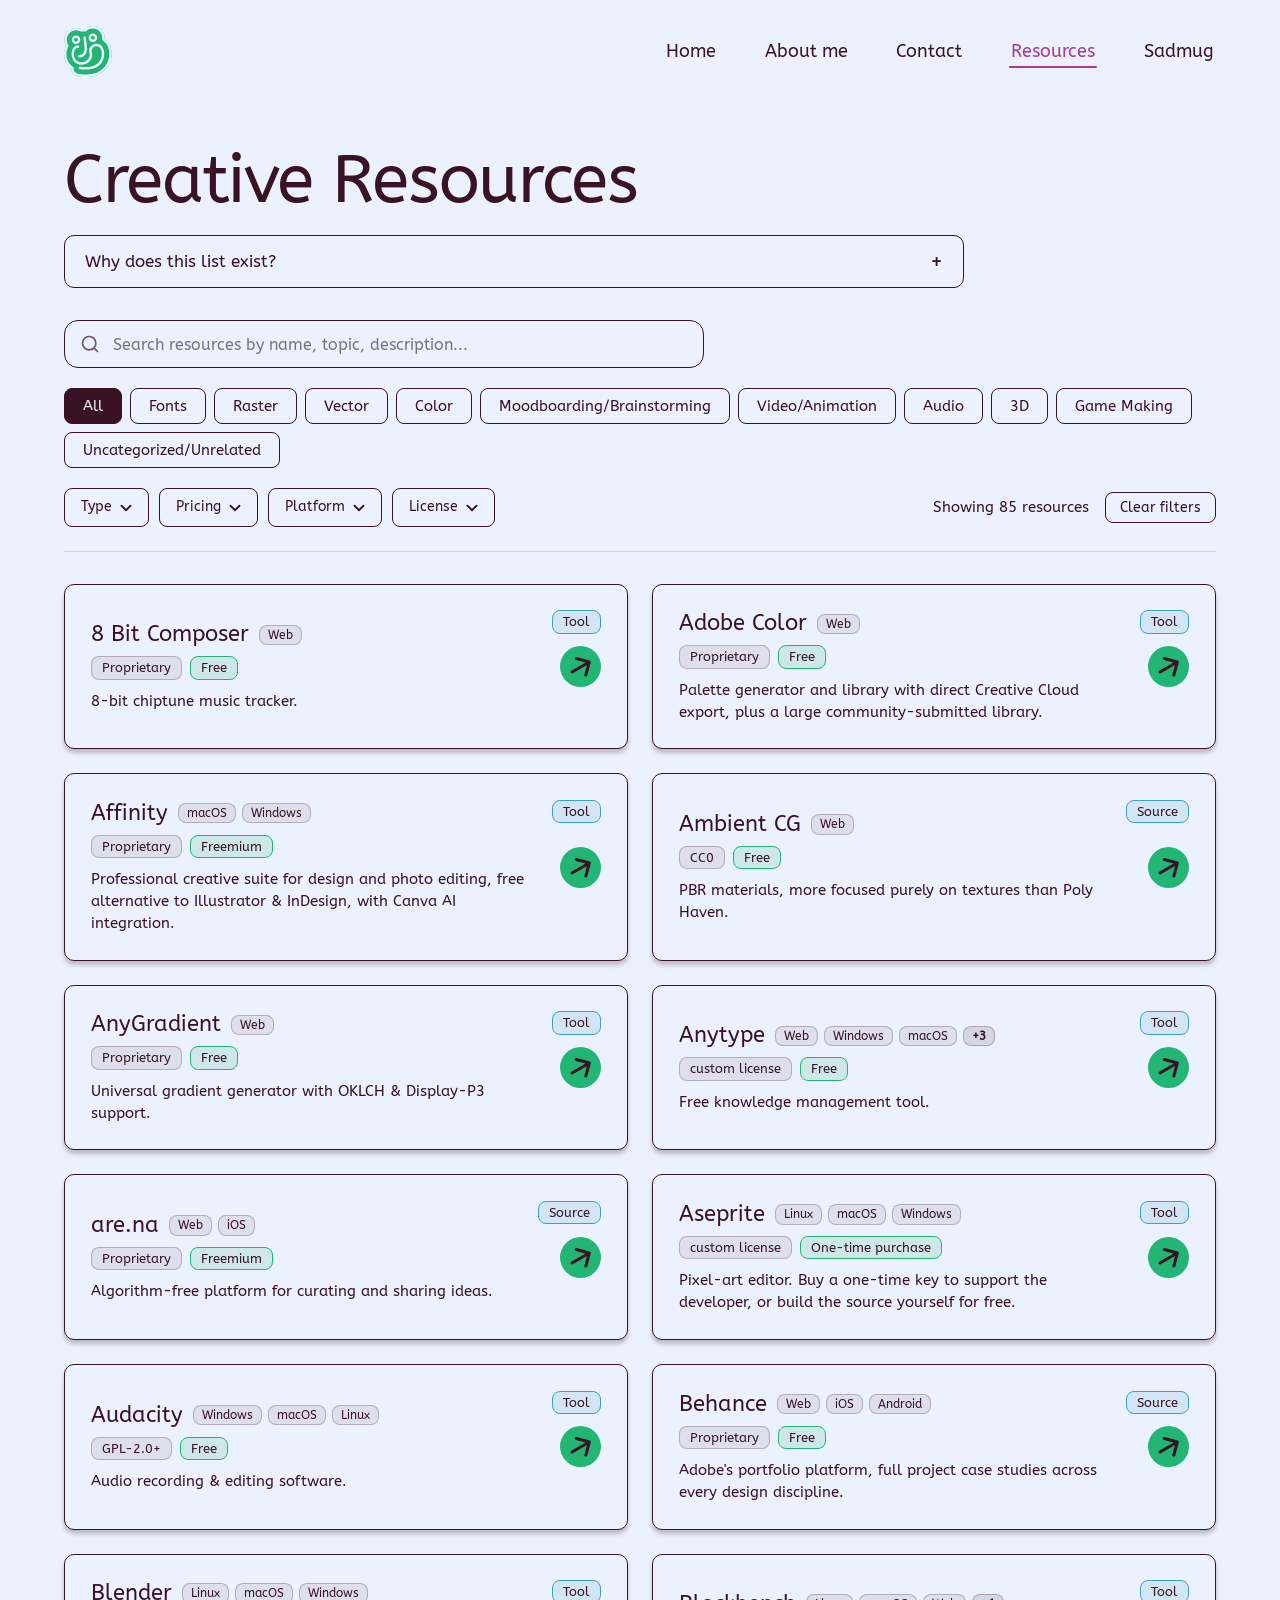
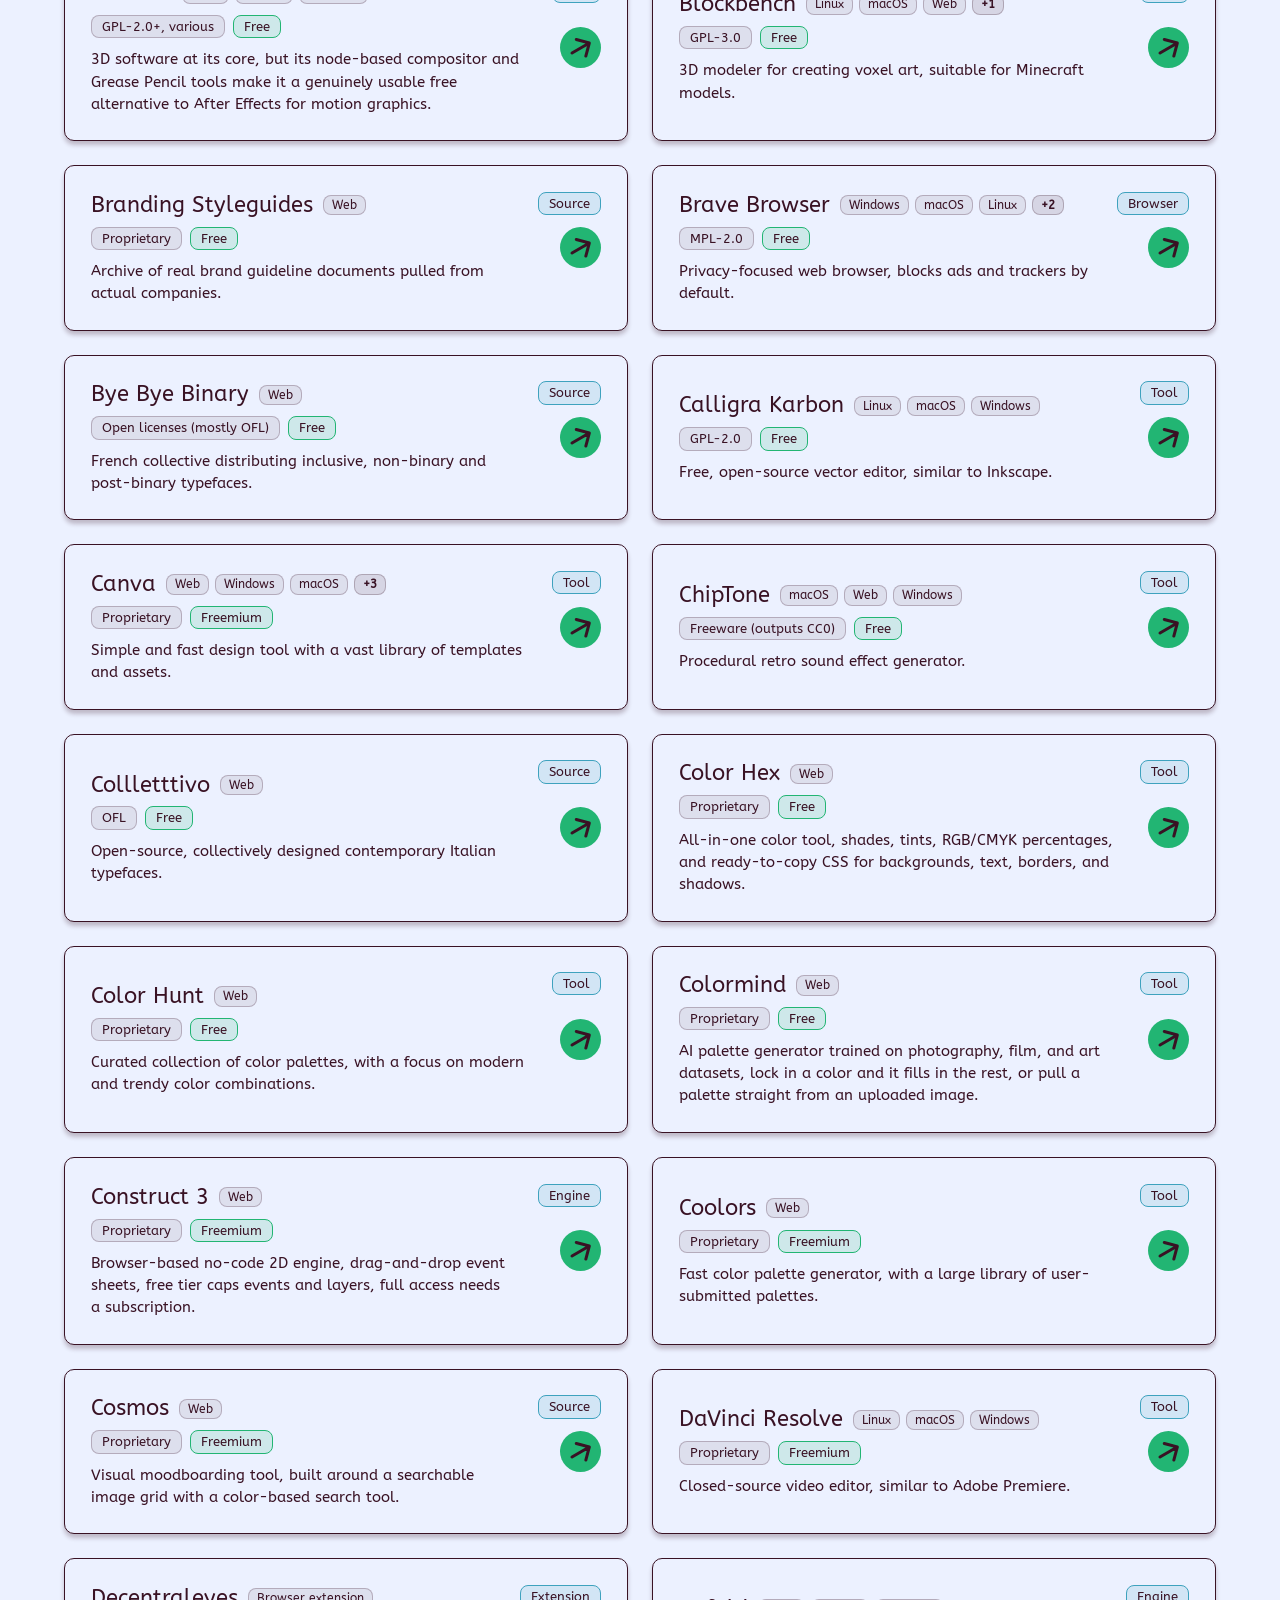
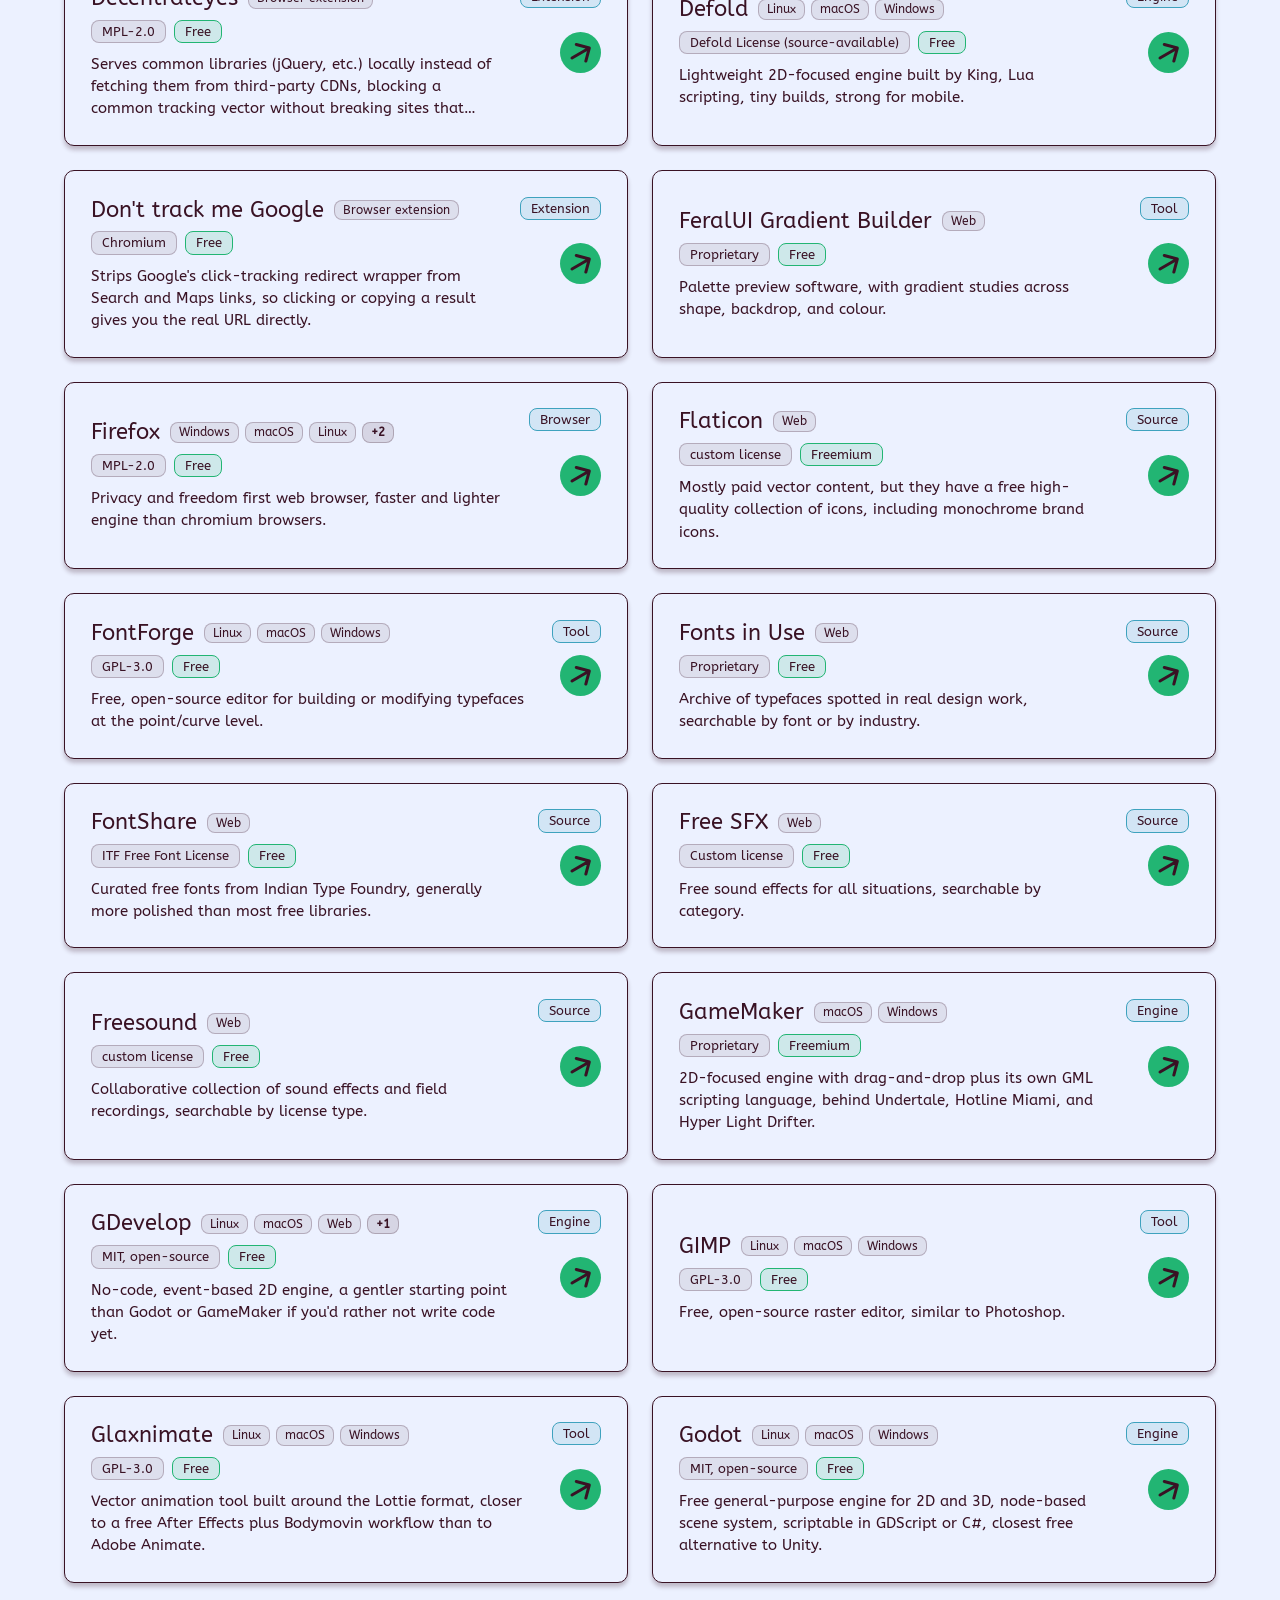
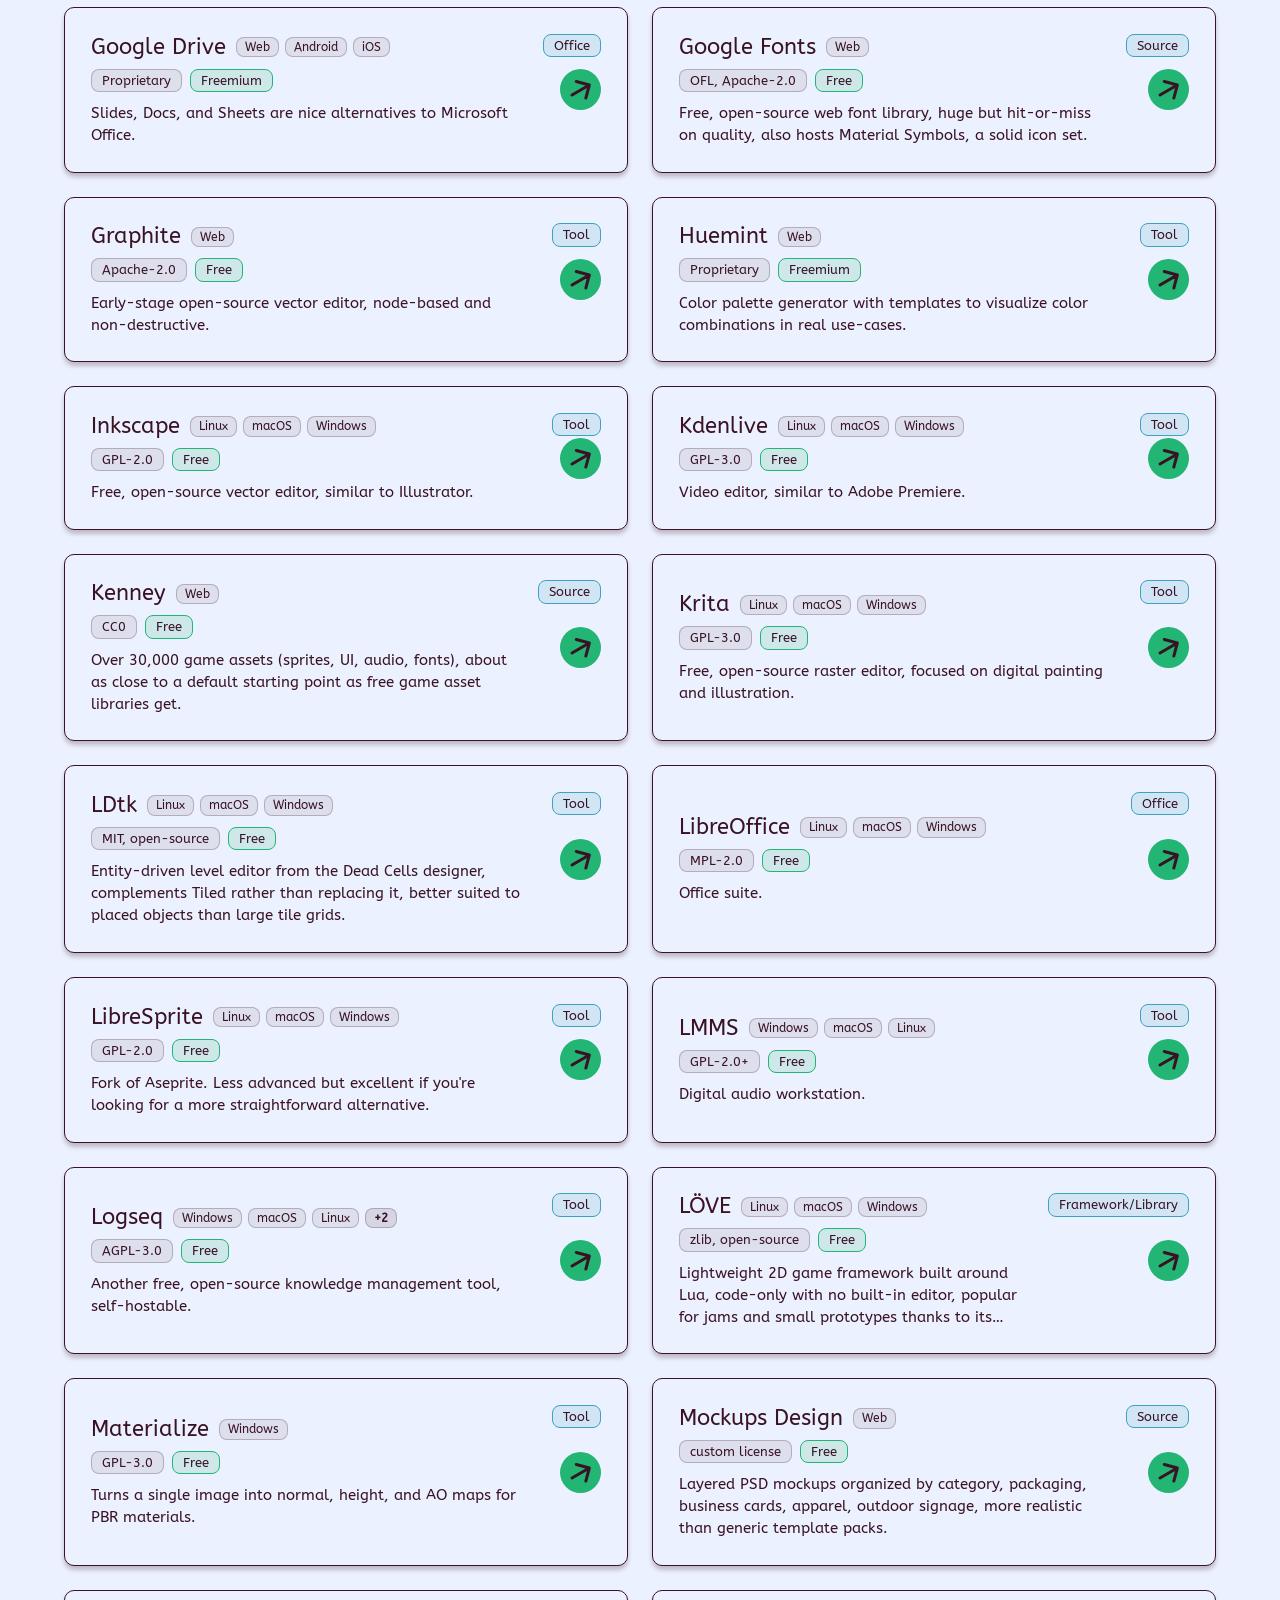
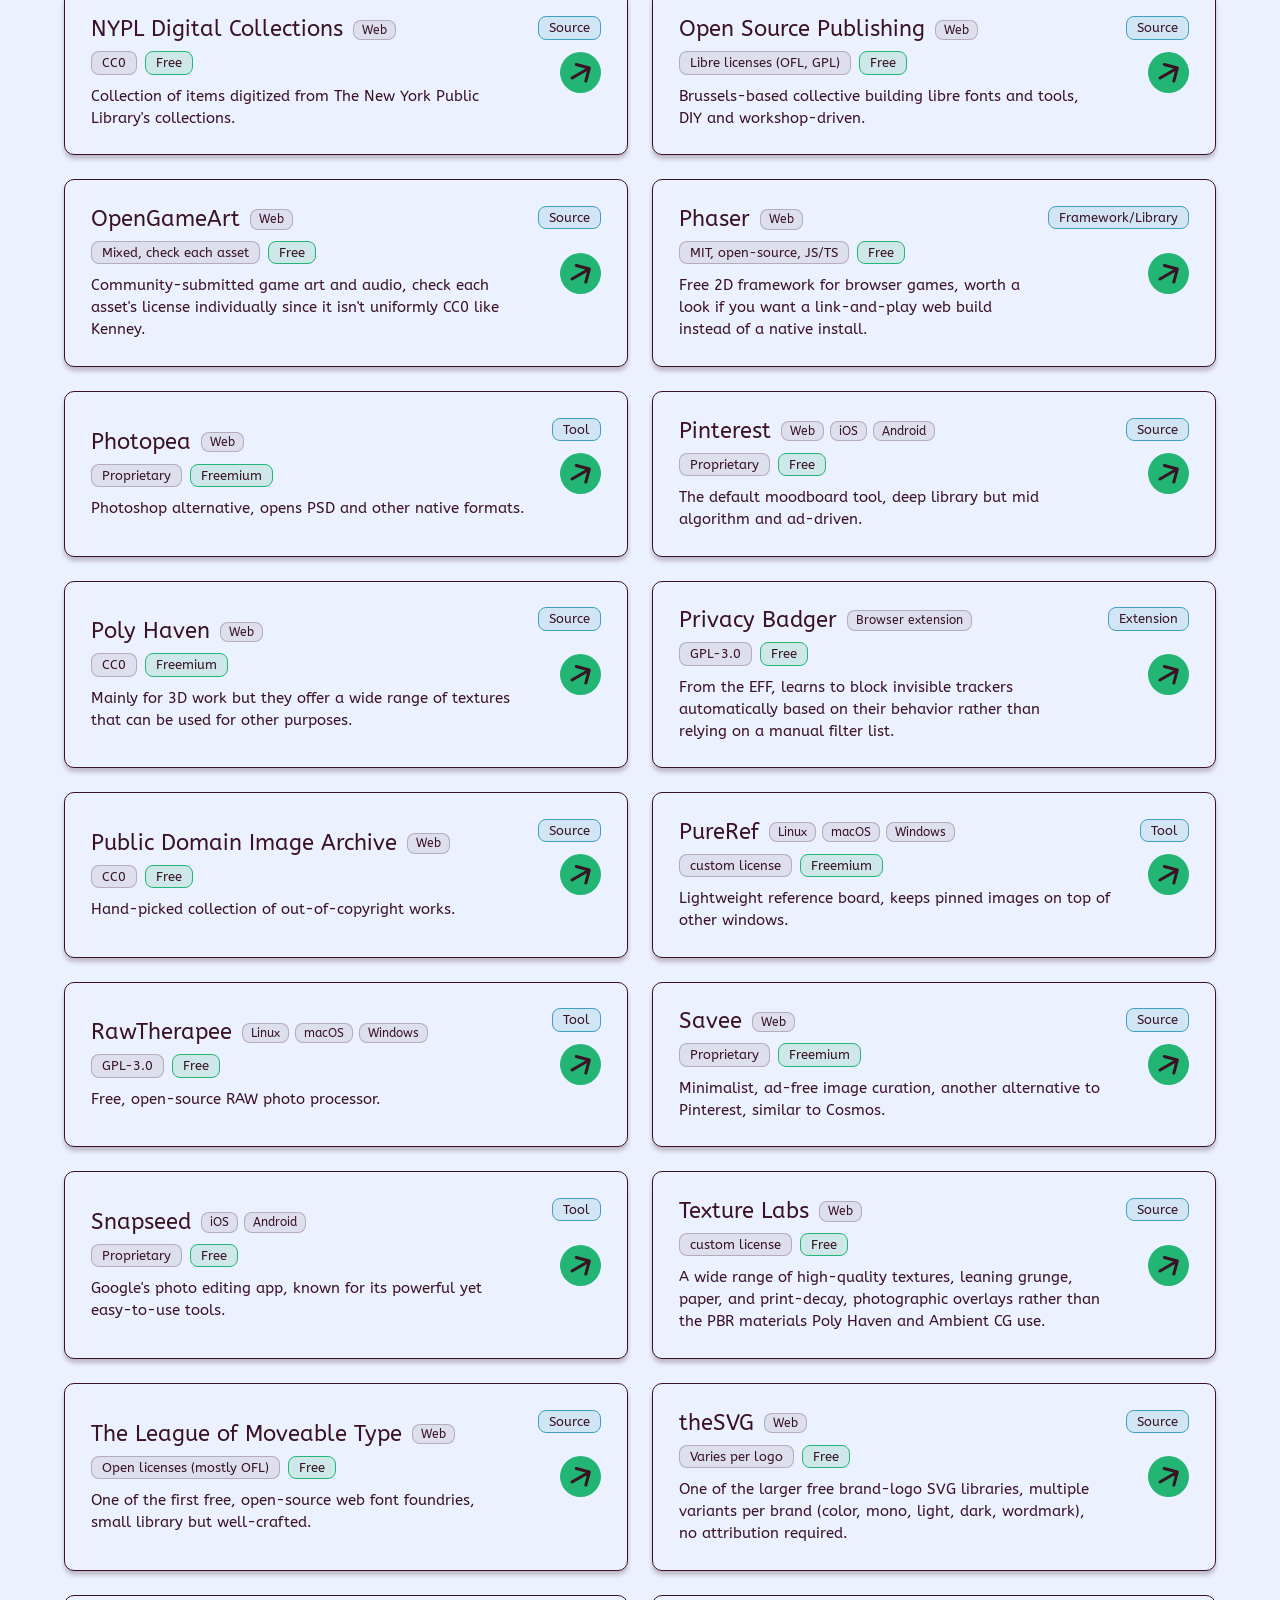
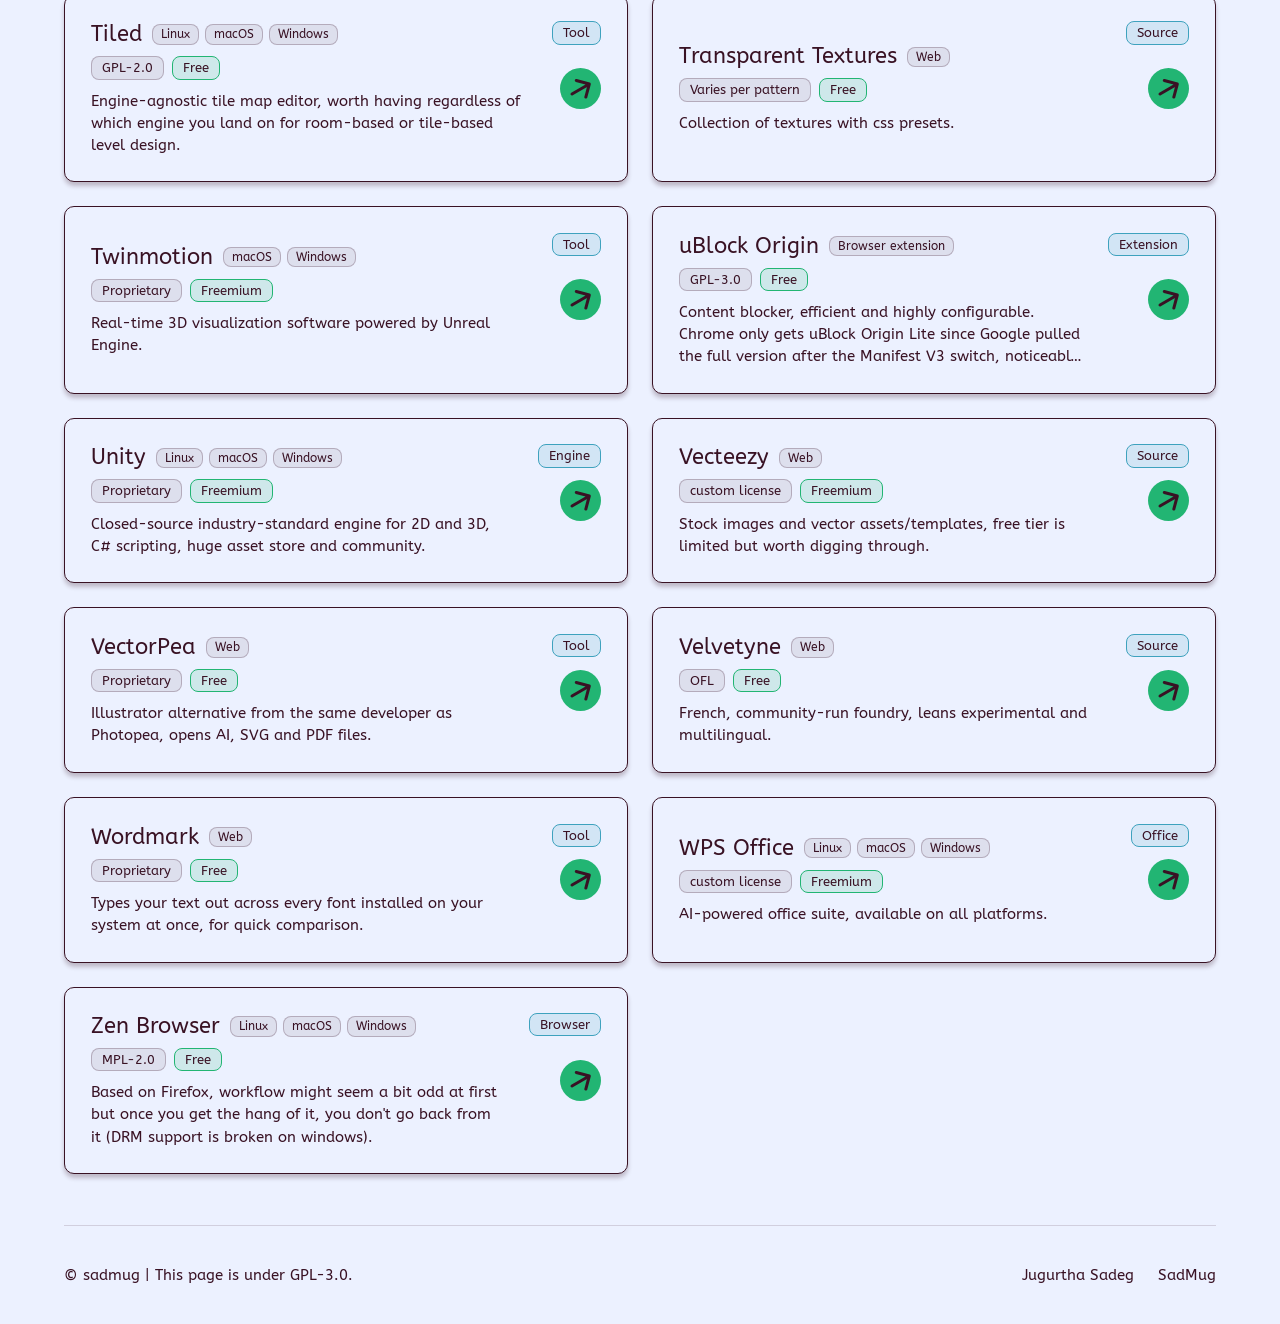
==== commit 892d9344: "Update header logo link and footer links for site integration" ====
--- a/index.html
+++ b/index.html
@@ -49,8 +49,8 @@
     <!-- Header Navigation -->
     <header class="site-header" role="banner">
       <div class="nav-container">
-        <a href="https://jugurthasadeg.sadmug.dev/" class="brand-link" aria-label="J. SADEG Graphic Design Home">
-          <img src="assets/logo/logo-light.svg" alt="J. SADEG Logo" class="brand-logo" width="250" height="79">
+        <a href="https://jugurthasadeg.sadmug.dev" class="brand-link" aria-label="Jugurtha Sadeg, graphic design" target="_blank" rel="noopener noreferrer">
+          <img src="assets/logo/logo-dark.svg" alt="J. SADEG Logo" class="brand-logo" width="250" height="79">
         </a>
         <button type="button" class="burger-btn" id="burger-btn" aria-label="Open menu" aria-expanded="false" aria-controls="site-nav">
           <svg class="burger-icon burger-icon-open" width="24" height="24" viewBox="0 0 24 24" fill="none" stroke="currentColor" stroke-width="2" stroke-linecap="round" aria-hidden="true">
@@ -2313,8 +2313,8 @@
       <div class="footer-content">
         <span>&copy; sadmug | This page is under GPL-3.0.</span>
         <ul class="footer-links">
-          <li><a href="https://sadmug.dev" class="footer-link" target="_blank" rel="noopener noreferrer">Sadmug</a></li>
-          <li><a href="https://jugurthasadeg.sadmug.dev" class="footer-link" target="_blank" rel="noopener noreferrer">J. Sadeg</a></li>
+          <li><a href="https://jugurthasadeg.sadmug.dev" class="footer-link" target="_blank" rel="noopener noreferrer">Jugurtha Sadeg</a></li>
+          <li><a href="https://sadmug.dev" class="footer-link" target="_blank" rel="noopener noreferrer">SadMug</a></li>
         </ul>
       </div>
     </footer>
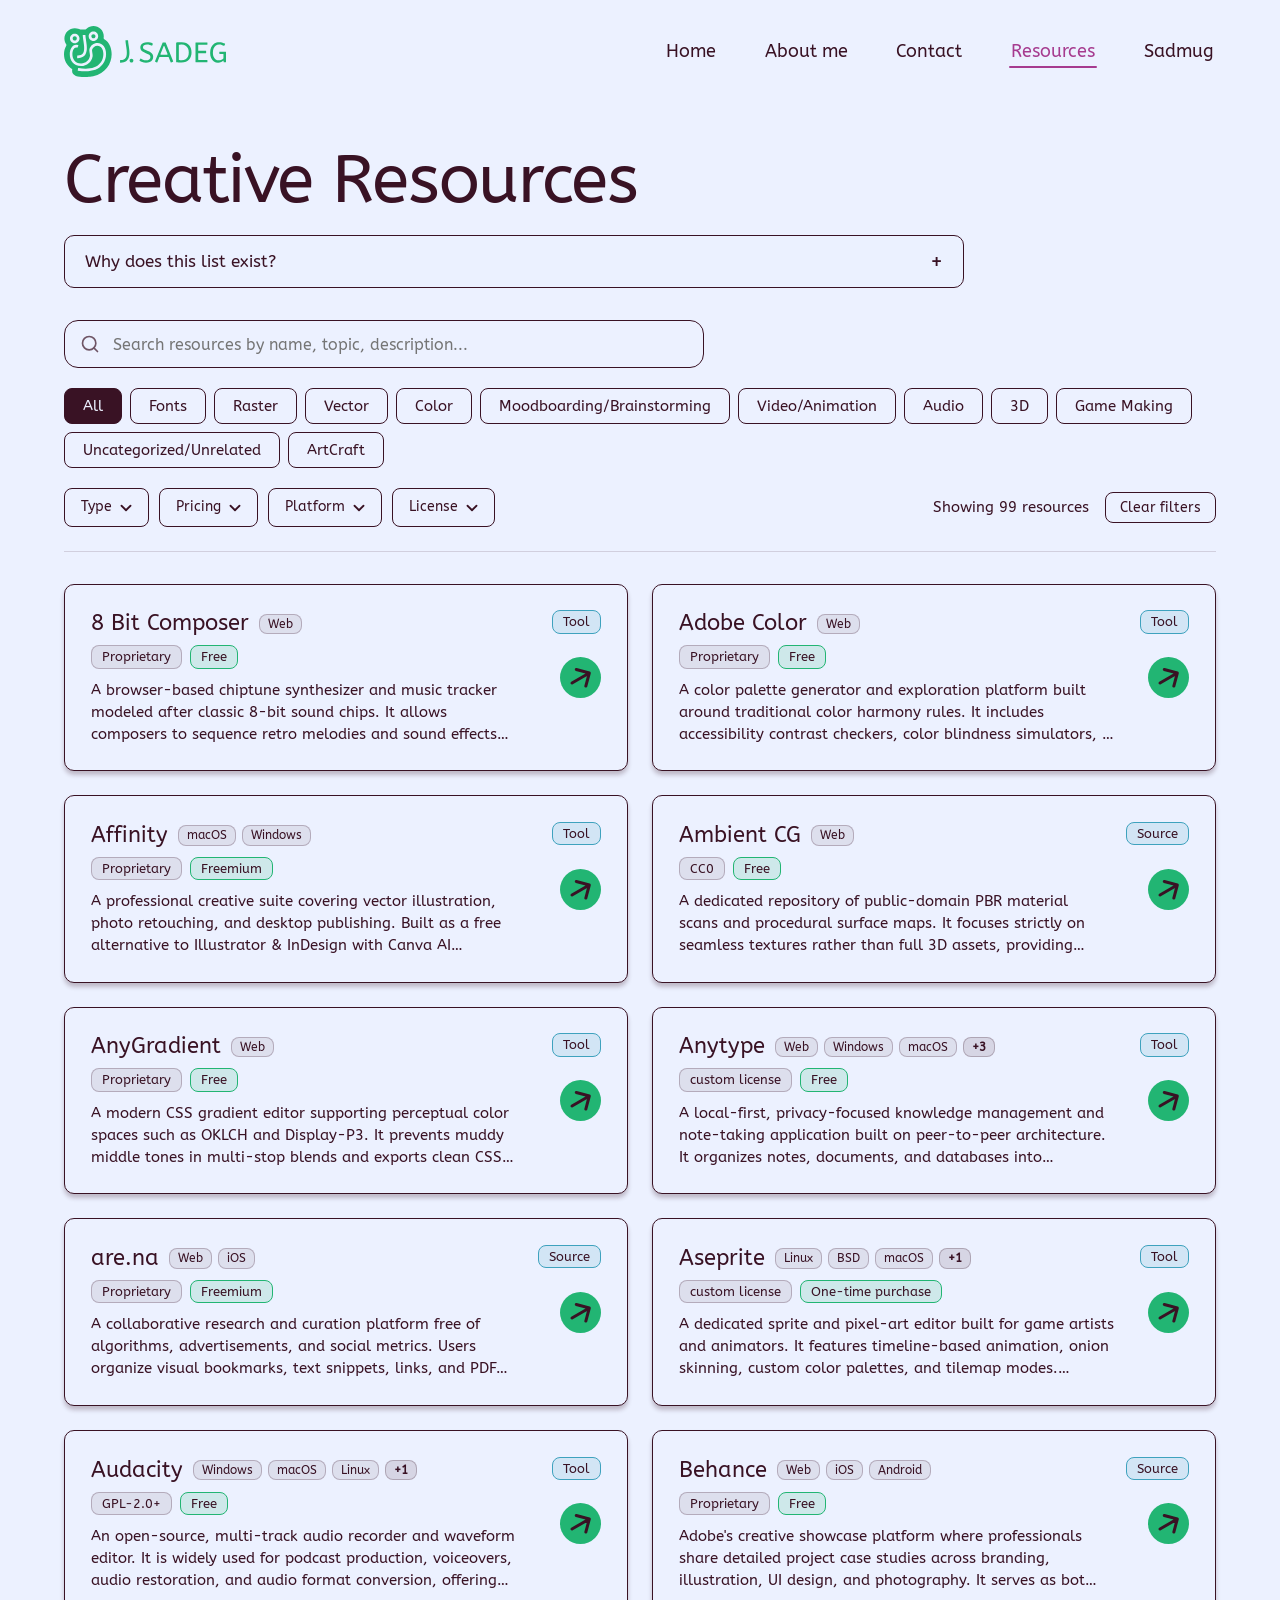
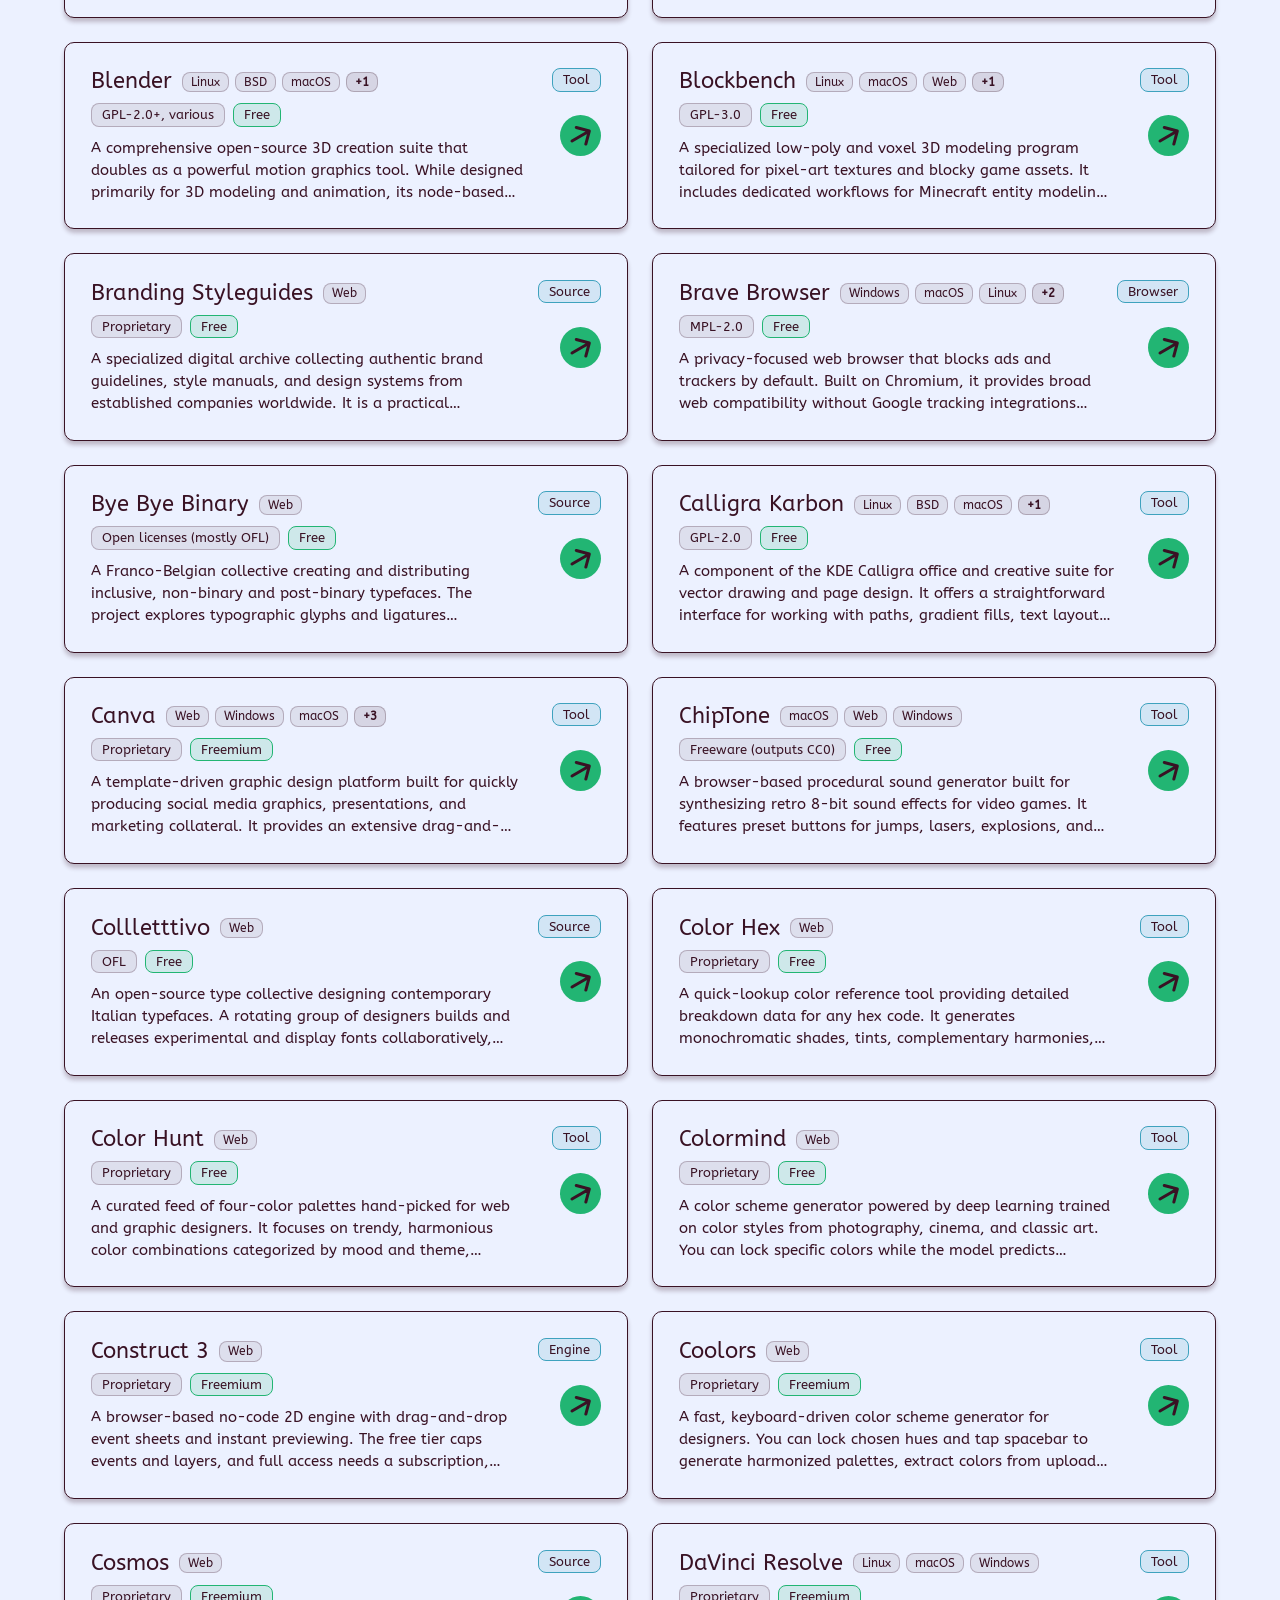
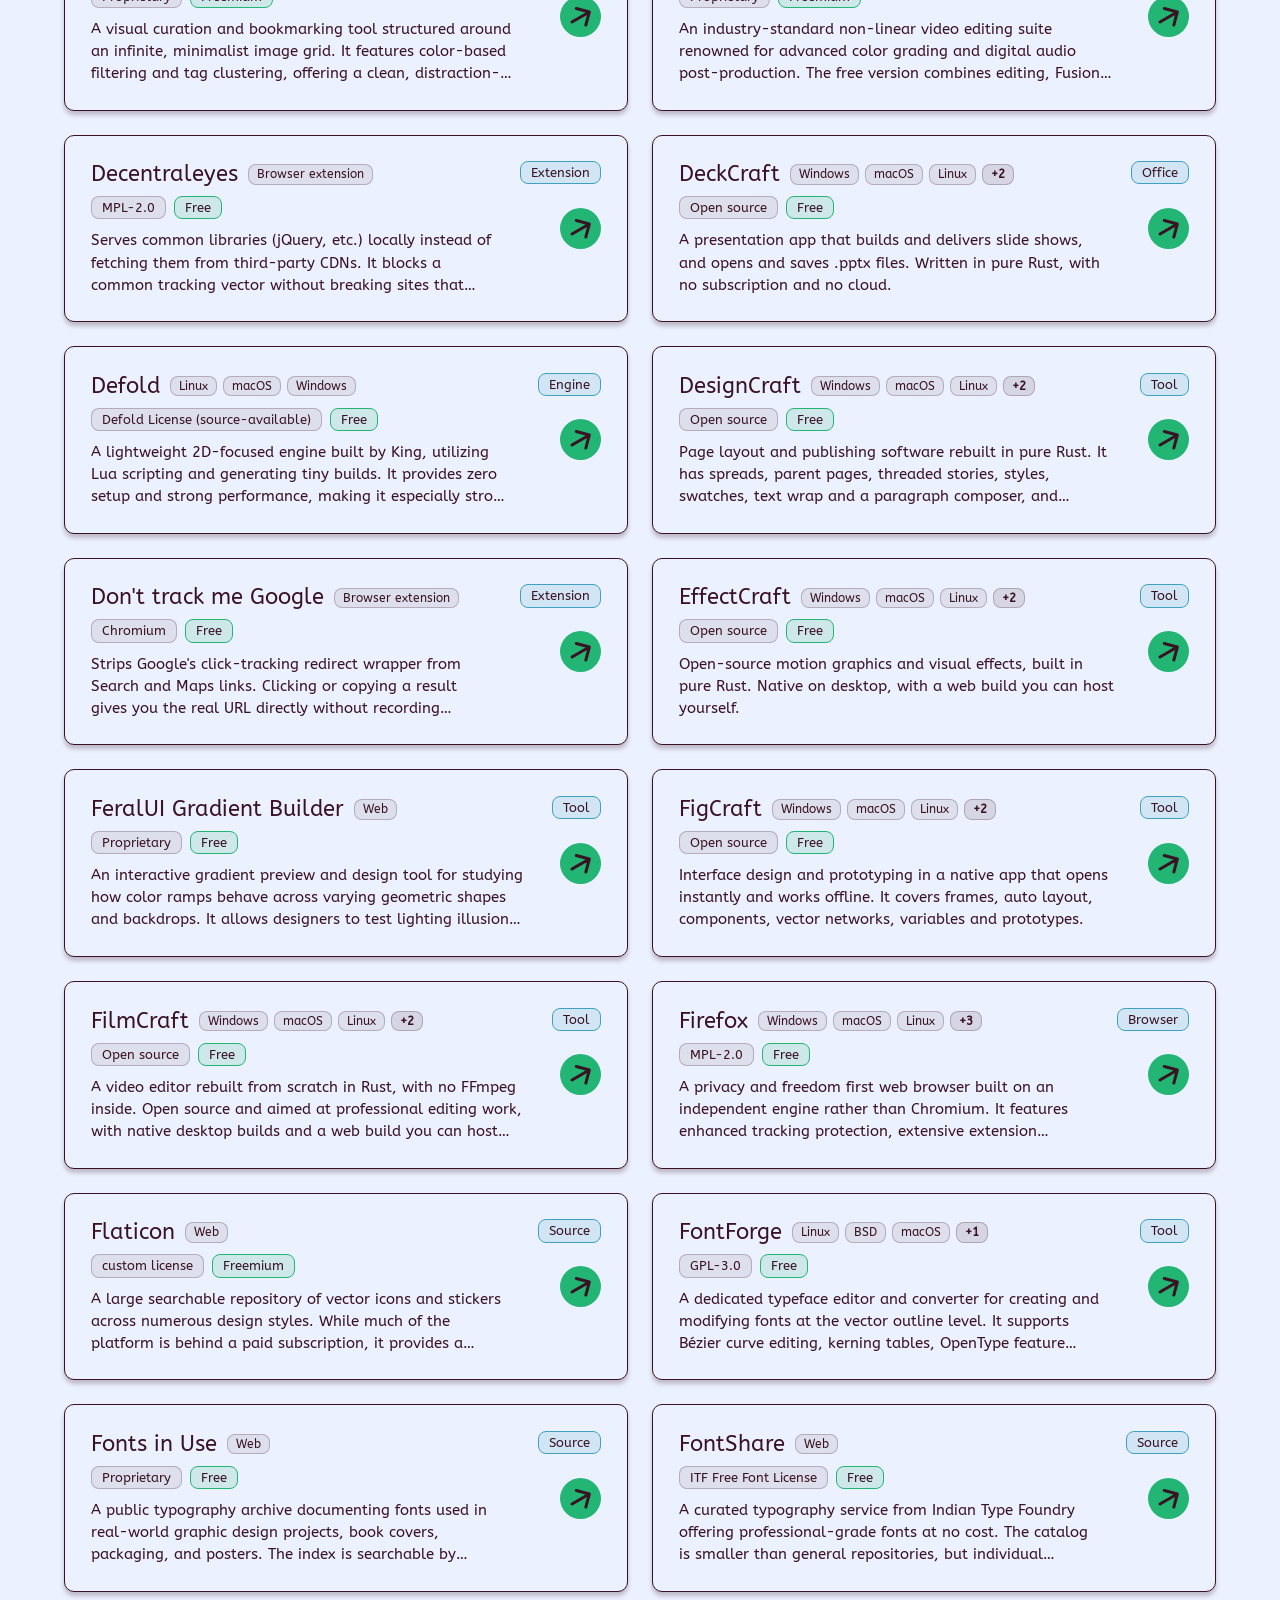
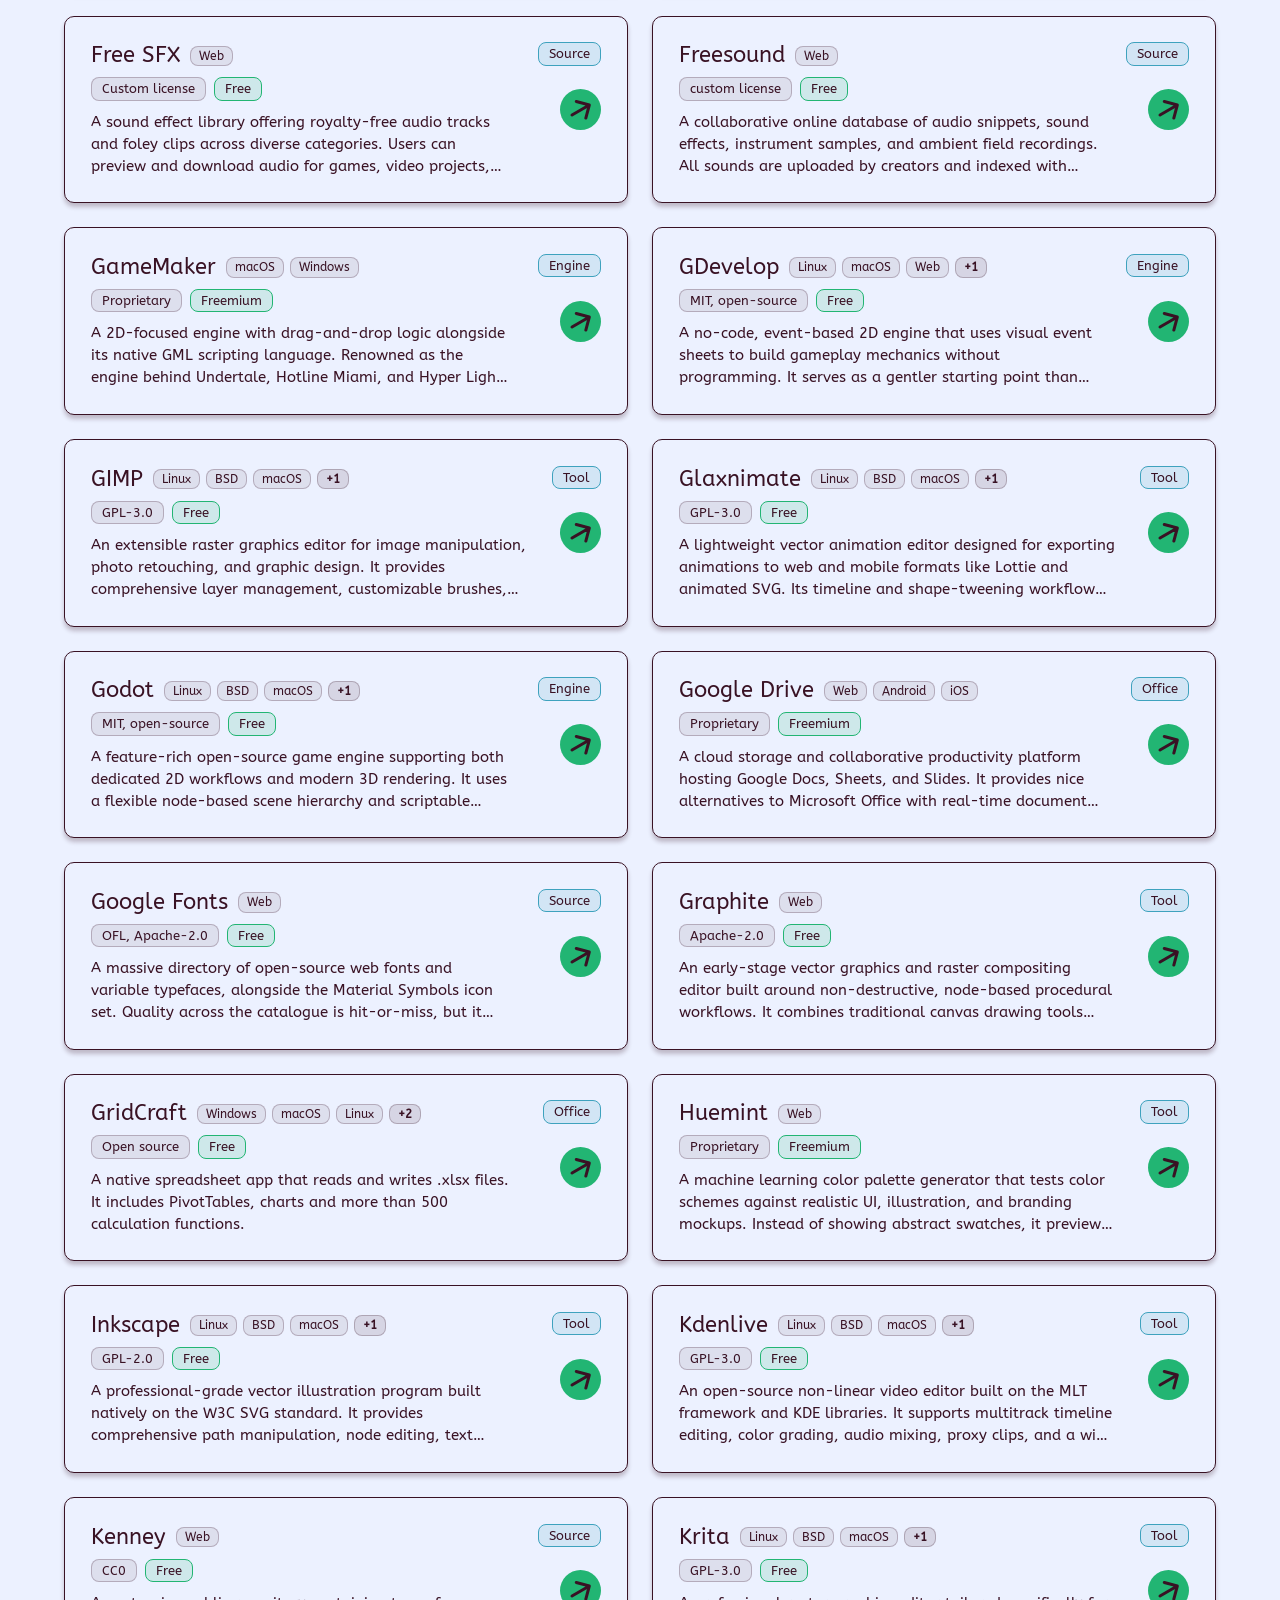
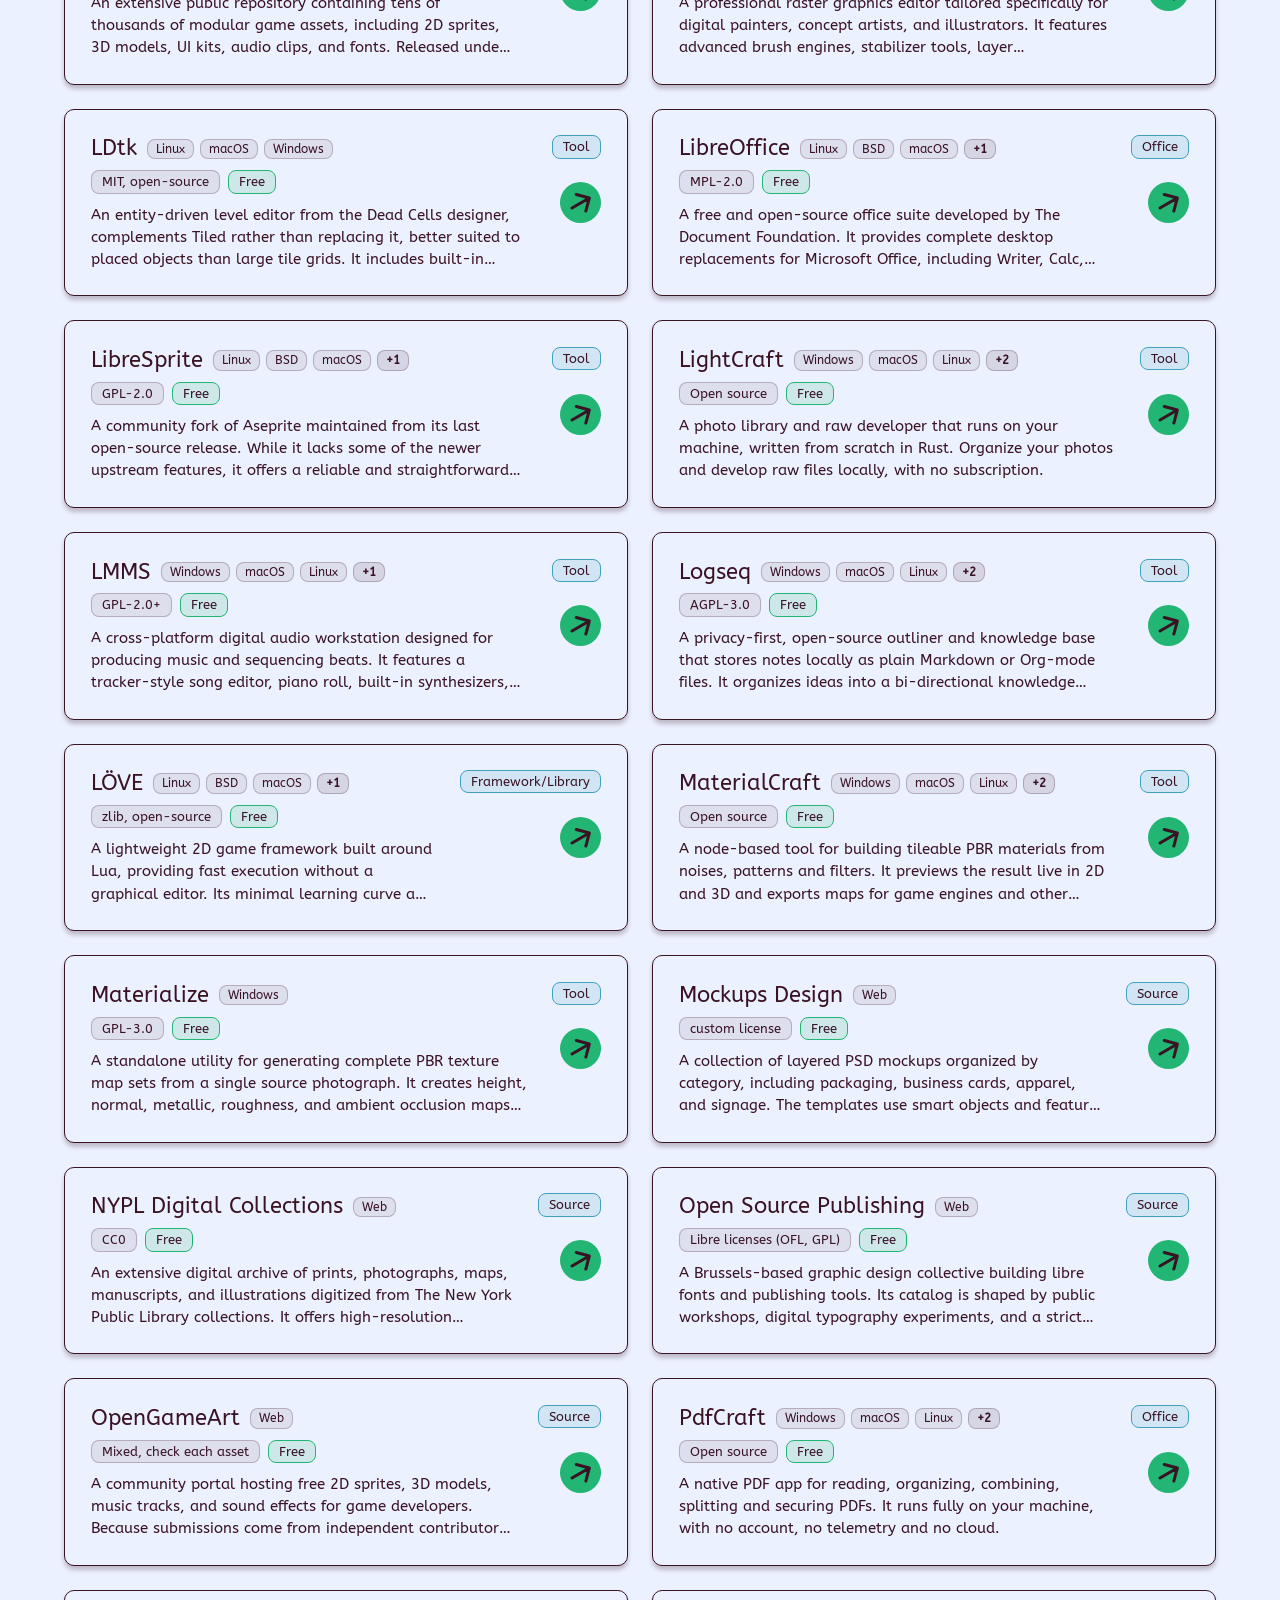
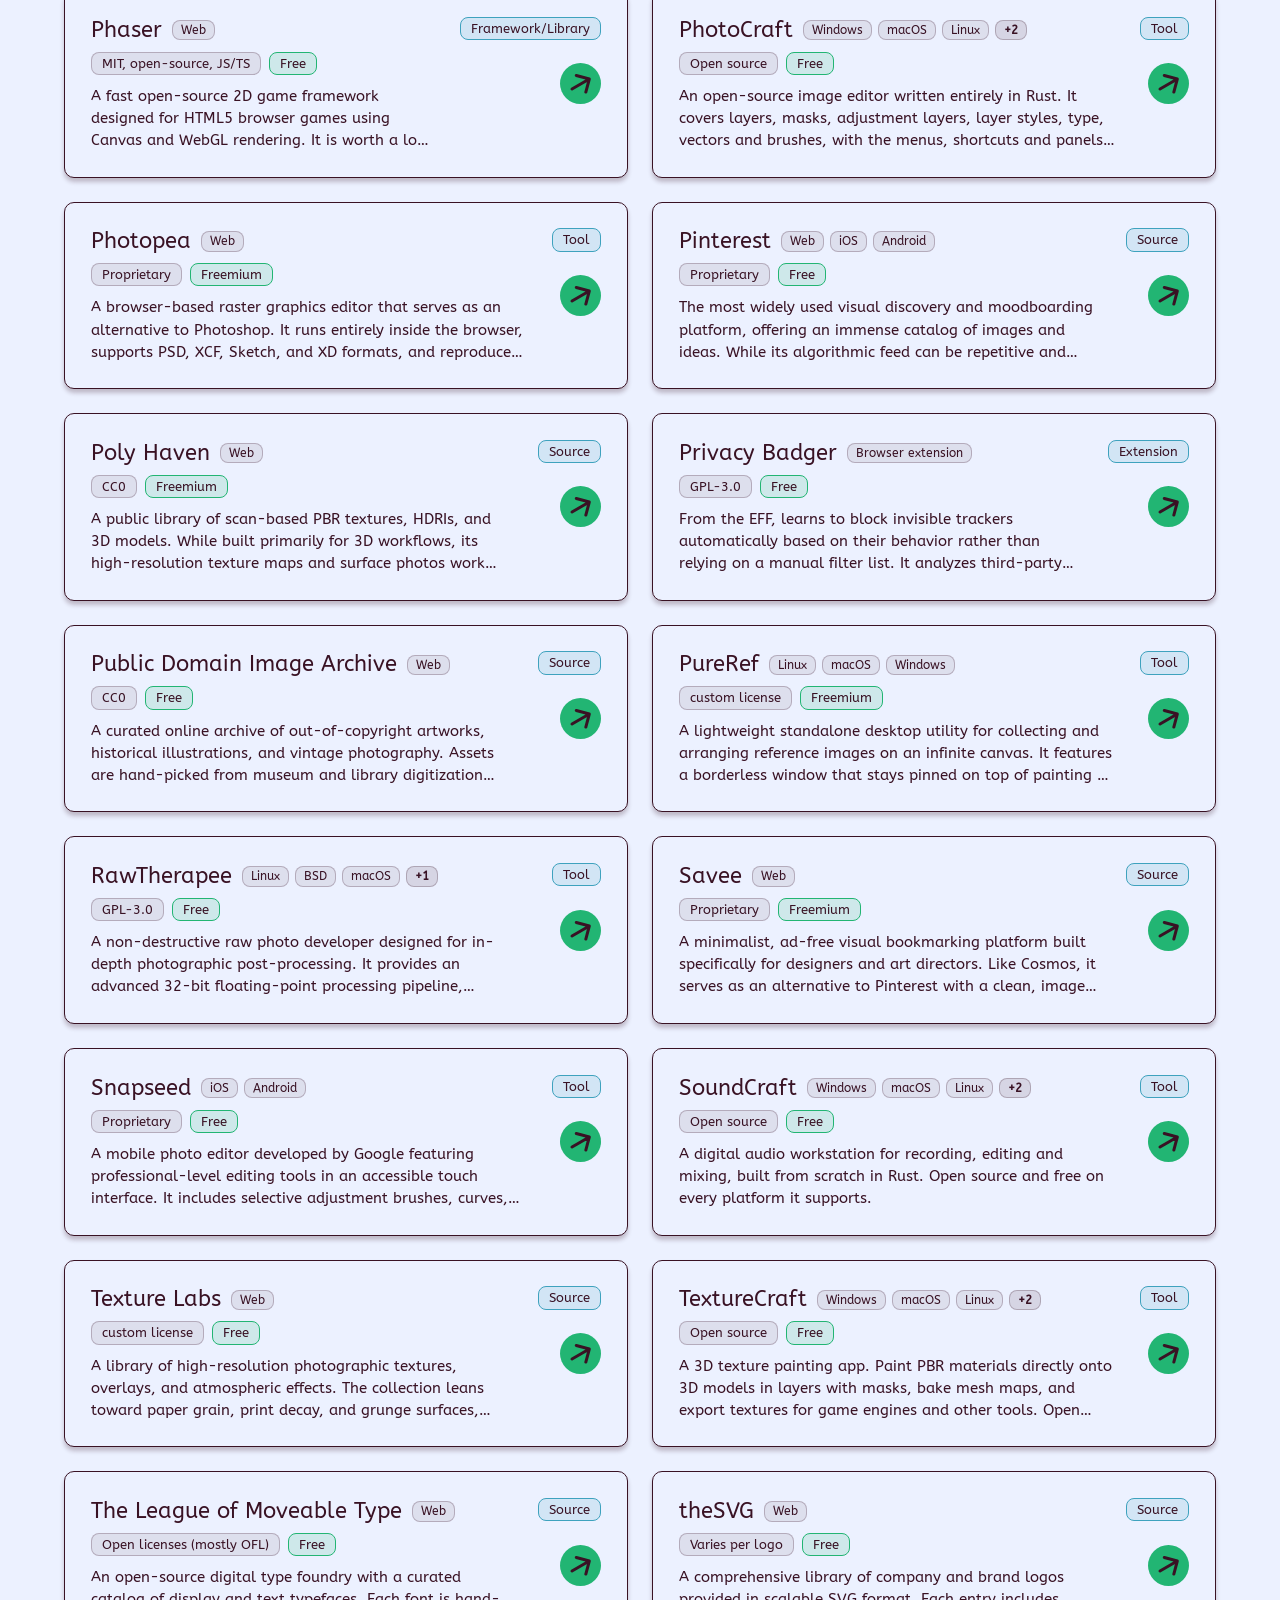
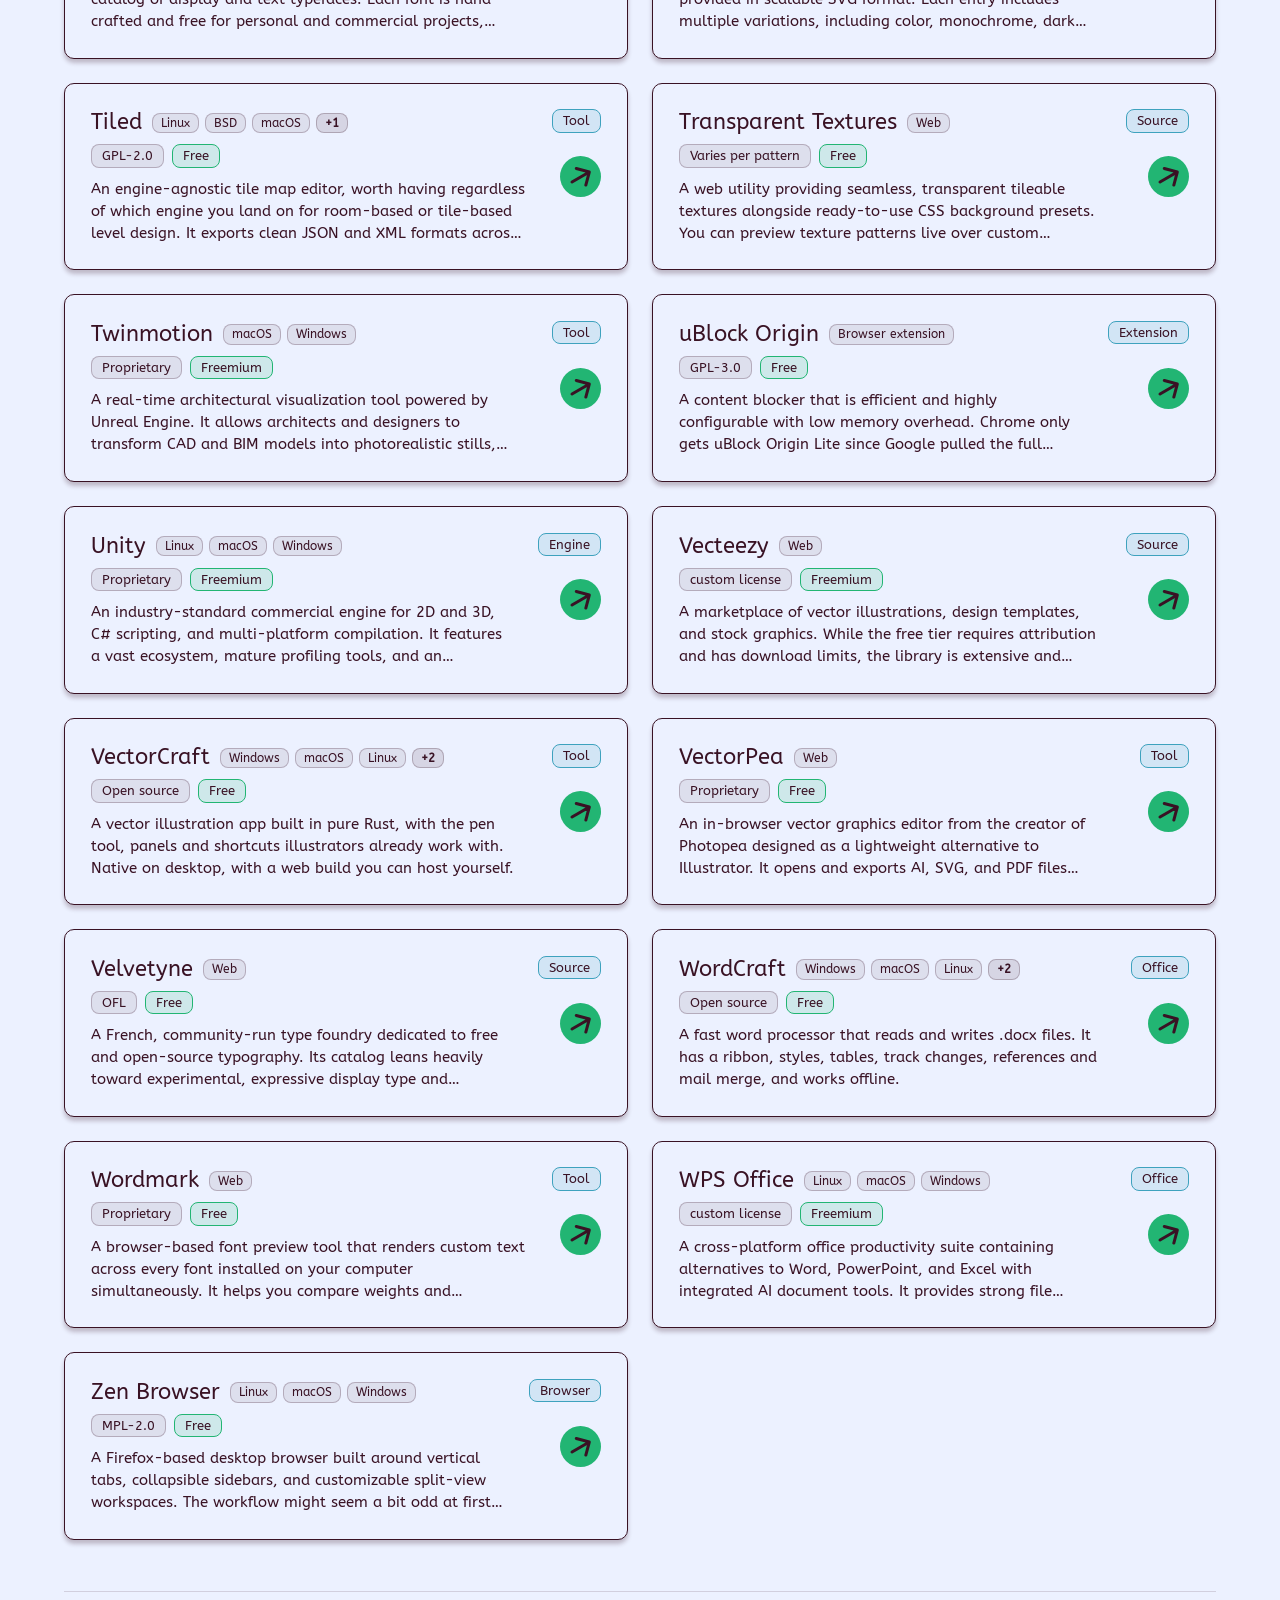
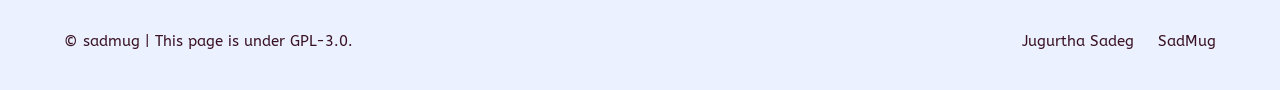
==== commit 9f482d51: "scripted commit #11" ====
--- a/index.html
+++ b/index.html
@@ -50,7 +50,7 @@
     <header class="site-header" role="banner">
       <div class="nav-container">
         <a href="https://jugurthasadeg.sadmug.dev" class="brand-link" aria-label="Jugurtha Sadeg, graphic design" target="_blank" rel="noopener noreferrer">
-          <img src="assets/logo/logo-dark.svg" alt="J. SADEG Logo" class="brand-logo" width="250" height="79">
+          <img src="assets/logo/logo-light.svg" alt="J. SADEG Logo" class="brand-logo" width="250" height="79">
         </a>
         <button type="button" class="burger-btn" id="burger-btn" aria-label="Open menu" aria-expanded="false" aria-controls="site-nav">
           <svg class="burger-icon burger-icon-open" width="24" height="24" viewBox="0 0 24 24" fill="none" stroke="currentColor" stroke-width="2" stroke-linecap="round" aria-hidden="true">
@@ -116,6 +116,7 @@
         <button type="button" class="group-btn" data-group="3d">3D</button>
         <button type="button" class="group-btn" data-group="game-making">Game Making</button>
         <button type="button" class="group-btn" data-group="other">Uncategorized/Unrelated</button>
+        <button type="button" class="group-btn" data-group="artcraft">ArtCraft</button>
           </div>
 
           <!-- Secondary Filters Row -->
@@ -343,6 +344,10 @@
               <span>Open licenses (mostly OFL)</span>
             </label>
             <label class="filter-option">
+              <input type="checkbox" data-filter="license" value="Open source">
+              <span>Open source</span>
+            </label>
+            <label class="filter-option">
               <input type="checkbox" data-filter="license" value="Proprietary">
               <span>Proprietary</span>
             </label>
@@ -364,7 +369,7 @@
 
             <!-- Actions and Results Count -->
             <div class="filter-actions">
-              <div id="results-count" class="results-count" aria-live="polite">Showing 85 resources</div>
+              <div id="results-count" class="results-count" aria-live="polite">Showing 99 resources</div>
               <button type="button" class="btn-clear-filters" id="clear-filters-btn">Clear filters</button>
             </div>
           </div>
@@ -380,7 +385,7 @@
       <!-- Resource Cards Grid -->
       <section class="resources-section" aria-label="Resources List">
         <div class="resources-grid" id="resources-grid">
-        <article class="resource-card" role="button" tabindex="0" data-id="8-bit-composer" data-name="8 Bit Composer" data-groups="audio" data-type="tool" data-pricing="free" data-platforms="web" data-license="Proprietary" data-search="8 bit composer 8-bit chiptune music tracker." aria-label="View details for 8 Bit Composer">
+        <article class="resource-card" role="button" tabindex="0" data-id="8-bit-composer" data-name="8 Bit Composer" data-groups="audio" data-type="tool" data-pricing="free" data-platforms="web" data-license="Proprietary" data-search="8 bit composer a browser-based chiptune synthesizer and music tracker modeled after classic 8-bit sound chips. it allows composers to sequence retro melodies and sound effects directly in the browser across multiple voice channels." aria-label="View details for 8 Bit Composer">
           <div class="card-left">
             <div class="card-title-row">
               <h2 class="card-name">8 Bit Composer</h2>
@@ -390,7 +395,7 @@
               <span class="badge badge-license">Proprietary</span>
               <span class="badge badge-pricing">Free</span>
             </div>
-          <p class="card-description">8-bit chiptune music tracker.</p>
+          <p class="card-description">A browser-based chiptune synthesizer and music tracker modeled after classic 8-bit sound chips. It allows composers to sequence retro melodies and sound effects directly in the browser across multiple voice channels.</p>
           </div>
           <span class="badge badge-type card-type-badge">Tool</span>
           <div class="card-arrow-wrap">
@@ -402,7 +407,7 @@
             </a>
           </div>
         </article>
-        <article class="resource-card" role="button" tabindex="0" data-id="adobe-color" data-name="Adobe Color" data-groups="color" data-type="tool" data-pricing="free" data-platforms="web" data-license="Proprietary" data-search="adobe color palette generator and library with direct creative cloud export, plus a large community-submitted library." aria-label="View details for Adobe Color">
+        <article class="resource-card" role="button" tabindex="0" data-id="adobe-color" data-name="Adobe Color" data-groups="color" data-type="tool" data-pricing="free" data-platforms="web" data-license="Proprietary" data-search="adobe color a color palette generator and exploration platform built around traditional color harmony rules. it includes accessibility contrast checkers, color blindness simulators, a searchable community library, and direct export options into adobe creative cloud applications." aria-label="View details for Adobe Color">
           <div class="card-left">
             <div class="card-title-row">
               <h2 class="card-name">Adobe Color</h2>
@@ -412,7 +417,7 @@
               <span class="badge badge-license">Proprietary</span>
               <span class="badge badge-pricing">Free</span>
             </div>
-          <p class="card-description">Palette generator and library with direct Creative Cloud export, plus a large community-submitted library.</p>
+          <p class="card-description">A color palette generator and exploration platform built around traditional color harmony rules. It includes accessibility contrast checkers, color blindness simulators, a searchable community library, and direct export options into Adobe Creative Cloud applications.</p>
           </div>
           <span class="badge badge-type card-type-badge">Tool</span>
           <div class="card-arrow-wrap">
@@ -424,7 +429,7 @@
             </a>
           </div>
         </article>
-        <article class="resource-card" role="button" tabindex="0" data-id="affinity" data-name="Affinity" data-groups="raster,vector" data-type="tool" data-pricing="freemium" data-platforms="macos,windows" data-license="Proprietary" data-search="affinity professional creative suite for design and photo editing, free alternative to illustrator &amp; indesign, with canva ai integration. illustrator alternative indesign alternative photoshop alternative" aria-label="View details for Affinity">
+        <article class="resource-card" role="button" tabindex="0" data-id="affinity" data-name="Affinity" data-groups="raster,vector" data-type="tool" data-pricing="freemium" data-platforms="macos,windows" data-license="Proprietary" data-search="affinity a professional creative suite covering vector illustration, photo retouching, and desktop publishing. built as a free alternative to illustrator &amp; indesign with canva ai integration, it operates with a one-time purchase and no subscription. illustrator alternative indesign alternative photoshop alternative" aria-label="View details for Affinity">
           <div class="card-left">
             <div class="card-title-row">
               <h2 class="card-name">Affinity</h2>
@@ -434,7 +439,7 @@
               <span class="badge badge-license">Proprietary</span>
               <span class="badge badge-pricing">Freemium</span>
             </div>
-          <p class="card-description">Professional creative suite for design and photo editing, free alternative to Illustrator &amp; InDesign, with Canva AI integration.</p>
+          <p class="card-description">A professional creative suite covering vector illustration, photo retouching, and desktop publishing. Built as a free alternative to Illustrator &amp; InDesign with Canva AI integration, it operates with a one-time purchase and no subscription.</p>
           </div>
           <span class="badge badge-type card-type-badge">Tool</span>
           <div class="card-arrow-wrap">
@@ -446,7 +451,7 @@
             </a>
           </div>
         </article>
-        <article class="resource-card" role="button" tabindex="0" data-id="ambient-cg" data-name="Ambient CG" data-groups="raster,3d" data-type="source" data-pricing="free" data-platforms="web" data-license="CC0" data-search="ambient cg pbr materials, more focused purely on textures than poly haven. pbr textures materials" aria-label="View details for Ambient CG">
+        <article class="resource-card" role="button" tabindex="0" data-id="ambient-cg" data-name="Ambient CG" data-groups="raster,3d" data-type="source" data-pricing="free" data-platforms="web" data-license="CC0" data-search="ambient cg a dedicated repository of public-domain pbr material scans and procedural surface maps. it focuses strictly on seamless textures rather than full 3d assets, providing complete pbr map sets with diffuse, normal, roughness, and displacement channels. pbr textures materials" aria-label="View details for Ambient CG">
           <div class="card-left">
             <div class="card-title-row">
               <h2 class="card-name">Ambient CG</h2>
@@ -456,7 +461,7 @@
               <span class="badge badge-license">CC0</span>
               <span class="badge badge-pricing">Free</span>
             </div>
-          <p class="card-description">PBR materials, more focused purely on textures than Poly Haven.</p>
+          <p class="card-description">A dedicated repository of public-domain PBR material scans and procedural surface maps. It focuses strictly on seamless textures rather than full 3D assets, providing complete PBR map sets with diffuse, normal, roughness, and displacement channels.</p>
           </div>
           <span class="badge badge-type card-type-badge">Source</span>
           <div class="card-arrow-wrap">
@@ -468,7 +473,7 @@
             </a>
           </div>
         </article>
-        <article class="resource-card" role="button" tabindex="0" data-id="anygradient" data-name="AnyGradient" data-groups="color" data-type="tool" data-pricing="free" data-platforms="web" data-license="Proprietary" data-search="anygradient universal gradient generator with oklch &amp; display-p3 support." aria-label="View details for AnyGradient">
+        <article class="resource-card" role="button" tabindex="0" data-id="anygradient" data-name="AnyGradient" data-groups="color" data-type="tool" data-pricing="free" data-platforms="web" data-license="Proprietary" data-search="anygradient a modern css gradient editor supporting perceptual color spaces such as oklch and display-p3. it prevents muddy middle tones in multi-stop blends and exports clean css code optimized for modern high-gamut displays." aria-label="View details for AnyGradient">
           <div class="card-left">
             <div class="card-title-row">
               <h2 class="card-name">AnyGradient</h2>
@@ -478,7 +483,7 @@
               <span class="badge badge-license">Proprietary</span>
               <span class="badge badge-pricing">Free</span>
             </div>
-          <p class="card-description">Universal gradient generator with OKLCH &amp; Display-P3 support.</p>
+          <p class="card-description">A modern CSS gradient editor supporting perceptual color spaces such as OKLCH and Display-P3. It prevents muddy middle tones in multi-stop blends and exports clean CSS code optimized for modern high-gamut displays.</p>
           </div>
           <span class="badge badge-type card-type-badge">Tool</span>
           <div class="card-arrow-wrap">
@@ -490,7 +495,7 @@
             </a>
           </div>
         </article>
-        <article class="resource-card" role="button" tabindex="0" data-id="anytype" data-name="Anytype" data-groups="moodboarding" data-type="tool" data-pricing="free" data-platforms="web,windows,macos,linux,android,ios" data-license="custom license" data-search="anytype free knowledge management tool. notes pkm notion alternative" aria-label="View details for Anytype">
+        <article class="resource-card" role="button" tabindex="0" data-id="anytype" data-name="Anytype" data-groups="moodboarding" data-type="tool" data-pricing="free" data-platforms="web,windows,macos,linux,android,ios" data-license="custom license" data-search="anytype a local-first, privacy-focused knowledge management and note-taking application built on peer-to-peer architecture. it organizes notes, documents, and databases into customizable relational objects that remain encrypted and fully accessible offline. notes pkm notion alternative" aria-label="View details for Anytype">
           <div class="card-left">
             <div class="card-title-row">
               <h2 class="card-name">Anytype</h2>
@@ -500,7 +505,7 @@
               <span class="badge badge-license">custom license</span>
               <span class="badge badge-pricing">Free</span>
             </div>
-          <p class="card-description">Free knowledge management tool.</p>
+          <p class="card-description">A local-first, privacy-focused knowledge management and note-taking application built on peer-to-peer architecture. It organizes notes, documents, and databases into customizable relational objects that remain encrypted and fully accessible offline.</p>
           </div>
           <span class="badge badge-type card-type-badge">Tool</span>
           <div class="card-arrow-wrap">
@@ -512,7 +517,7 @@
             </a>
           </div>
         </article>
-        <article class="resource-card" role="button" tabindex="0" data-id="are-na" data-name="are.na" data-groups="moodboarding" data-type="source" data-pricing="freemium" data-platforms="web,ios" data-license="Proprietary" data-search="are.na algorithm-free platform for curating and sharing ideas. arena curation moodboard" aria-label="View details for are.na">
+        <article class="resource-card" role="button" tabindex="0" data-id="are-na" data-name="are.na" data-groups="moodboarding" data-type="source" data-pricing="freemium" data-platforms="web,ios" data-license="Proprietary" data-search="are.na a collaborative research and curation platform free of algorithms, advertisements, and social metrics. users organize visual bookmarks, text snippets, links, and pdfs into open channels, making it popular for conceptual design and collective research. arena curation moodboard" aria-label="View details for are.na">
           <div class="card-left">
             <div class="card-title-row">
               <h2 class="card-name">are.na</h2>
@@ -522,7 +527,7 @@
               <span class="badge badge-license">Proprietary</span>
               <span class="badge badge-pricing">Freemium</span>
             </div>
-          <p class="card-description">Algorithm-free platform for curating and sharing ideas.</p>
+          <p class="card-description">A collaborative research and curation platform free of algorithms, advertisements, and social metrics. Users organize visual bookmarks, text snippets, links, and PDFs into open channels, making it popular for conceptual design and collective research.</p>
           </div>
           <span class="badge badge-type card-type-badge">Source</span>
           <div class="card-arrow-wrap">
@@ -534,17 +539,17 @@
             </a>
           </div>
         </article>
-        <article class="resource-card" role="button" tabindex="0" data-id="aseprite" data-name="Aseprite" data-groups="raster" data-type="tool" data-pricing="one-time" data-platforms="linux,macos,windows" data-license="custom license" data-search="aseprite pixel-art editor. buy a one-time key to support the developer, or build the source yourself for free. pixel art sprites animation" aria-label="View details for Aseprite">
+        <article class="resource-card" role="button" tabindex="0" data-id="aseprite" data-name="Aseprite" data-groups="raster" data-type="tool" data-pricing="one-time" data-platforms="linux,bsd,macos,windows" data-license="custom license" data-search="aseprite a dedicated sprite and pixel-art editor built for game artists and animators. it features timeline-based animation, onion skinning, custom color palettes, and tilemap modes. precompiled binaries require a license, but the source code is freely compilable. pixel art sprites animation" aria-label="View details for Aseprite">
           <div class="card-left">
             <div class="card-title-row">
               <h2 class="card-name">Aseprite</h2>
-              <div class="card-platforms-preview"><span class="badge badge-platform">Linux</span><span class="badge badge-platform">macOS</span><span class="badge badge-platform">Windows</span></div>
+              <div class="card-platforms-preview"><span class="badge badge-platform">Linux</span><span class="badge badge-platform">BSD</span><span class="badge badge-platform">macOS</span><span class="badge badge-platform badge-platform-more">+1</span></div>
             </div>
             <div class="card-meta-line">
               <span class="badge badge-license">custom license</span>
               <span class="badge badge-pricing">One-time purchase</span>
             </div>
-          <p class="card-description">Pixel-art editor. Buy a one-time key to support the developer, or build the source yourself for free.</p>
+          <p class="card-description">A dedicated sprite and pixel-art editor built for game artists and animators. It features timeline-based animation, onion skinning, custom color palettes, and tilemap modes. Precompiled binaries require a license, but the source code is freely compilable.</p>
           </div>
           <span class="badge badge-type card-type-badge">Tool</span>
           <div class="card-arrow-wrap">
@@ -556,17 +561,17 @@
             </a>
           </div>
         </article>
-        <article class="resource-card" role="button" tabindex="0" data-id="audacity" data-name="Audacity" data-groups="audio" data-type="tool" data-pricing="free" data-platforms="windows,macos,linux" data-license="GPL-2.0+" data-search="audacity audio recording &amp; editing software. audio editor recording" aria-label="View details for Audacity">
+        <article class="resource-card" role="button" tabindex="0" data-id="audacity" data-name="Audacity" data-groups="audio" data-type="tool" data-pricing="free" data-platforms="windows,macos,linux,bsd" data-license="GPL-2.0+" data-search="audacity an open-source, multi-track audio recorder and waveform editor. it is widely used for podcast production, voiceovers, audio restoration, and audio format conversion, offering essential effects, spectral analysis, and broad vst plugin support. audio editor recording" aria-label="View details for Audacity">
           <div class="card-left">
             <div class="card-title-row">
               <h2 class="card-name">Audacity</h2>
-              <div class="card-platforms-preview"><span class="badge badge-platform">Windows</span><span class="badge badge-platform">macOS</span><span class="badge badge-platform">Linux</span></div>
+              <div class="card-platforms-preview"><span class="badge badge-platform">Windows</span><span class="badge badge-platform">macOS</span><span class="badge badge-platform">Linux</span><span class="badge badge-platform badge-platform-more">+1</span></div>
             </div>
             <div class="card-meta-line">
               <span class="badge badge-license">GPL-2.0+</span>
               <span class="badge badge-pricing">Free</span>
             </div>
-          <p class="card-description">Audio recording &amp; editing software.</p>
+          <p class="card-description">An open-source, multi-track audio recorder and waveform editor. It is widely used for podcast production, voiceovers, audio restoration, and audio format conversion, offering essential effects, spectral analysis, and broad VST plugin support.</p>
           </div>
           <span class="badge badge-type card-type-badge">Tool</span>
           <div class="card-arrow-wrap">
@@ -578,7 +583,7 @@
             </a>
           </div>
         </article>
-        <article class="resource-card" role="button" tabindex="0" data-id="behance" data-name="Behance" data-groups="moodboarding" data-type="source" data-pricing="free" data-platforms="web,ios,android" data-license="Proprietary" data-search="behance adobe&#39;s portfolio platform, full project case studies across every design discipline." aria-label="View details for Behance">
+        <article class="resource-card" role="button" tabindex="0" data-id="behance" data-name="Behance" data-groups="moodboarding" data-type="source" data-pricing="free" data-platforms="web,ios,android" data-license="Proprietary" data-search="behance adobe&#39;s creative showcase platform where professionals share detailed project case studies across branding, illustration, ui design, and photography. it serves as both a public portfolio hub and a comprehensive directory for discovering contemporary design work." aria-label="View details for Behance">
           <div class="card-left">
             <div class="card-title-row">
               <h2 class="card-name">Behance</h2>
@@ -588,7 +593,7 @@
               <span class="badge badge-license">Proprietary</span>
               <span class="badge badge-pricing">Free</span>
             </div>
-          <p class="card-description">Adobe&#39;s portfolio platform, full project case studies across every design discipline.</p>
+          <p class="card-description">Adobe&#39;s creative showcase platform where professionals share detailed project case studies across branding, illustration, UI design, and photography. It serves as both a public portfolio hub and a comprehensive directory for discovering contemporary design work.</p>
           </div>
           <span class="badge badge-type card-type-badge">Source</span>
           <div class="card-arrow-wrap">
@@ -600,17 +605,17 @@
             </a>
           </div>
         </article>
-        <article class="resource-card" role="button" tabindex="0" data-id="blender" data-name="Blender" data-groups="video,3d" data-type="tool" data-pricing="free" data-platforms="linux,macos,windows" data-license="GPL-2.0+, various" data-search="blender 3d software at its core, but its node-based compositor and grease pencil tools make it a genuinely usable free alternative to after effects for motion graphics. 3d modeling animation grease pencil compositor" aria-label="View details for Blender">
+        <article class="resource-card" role="button" tabindex="0" data-id="blender" data-name="Blender" data-groups="video,3d" data-type="tool" data-pricing="free" data-platforms="linux,bsd,macos,windows" data-license="GPL-2.0+, various" data-search="blender a comprehensive open-source 3d creation suite that doubles as a powerful motion graphics tool. while designed primarily for 3d modeling and animation, its node-based compositor and grease pencil vector tools make it a capable free alternative to after effects. 3d modeling animation grease pencil compositor" aria-label="View details for Blender">
           <div class="card-left">
             <div class="card-title-row">
               <h2 class="card-name">Blender</h2>
-              <div class="card-platforms-preview"><span class="badge badge-platform">Linux</span><span class="badge badge-platform">macOS</span><span class="badge badge-platform">Windows</span></div>
+              <div class="card-platforms-preview"><span class="badge badge-platform">Linux</span><span class="badge badge-platform">BSD</span><span class="badge badge-platform">macOS</span><span class="badge badge-platform badge-platform-more">+1</span></div>
             </div>
             <div class="card-meta-line">
               <span class="badge badge-license">GPL-2.0+, various</span>
               <span class="badge badge-pricing">Free</span>
             </div>
-          <p class="card-description">3D software at its core, but its node-based compositor and Grease Pencil tools make it a genuinely usable free alternative to After Effects for motion graphics.</p>
+          <p class="card-description">A comprehensive open-source 3D creation suite that doubles as a powerful motion graphics tool. While designed primarily for 3D modeling and animation, its node-based compositor and Grease Pencil vector tools make it a capable free alternative to After Effects.</p>
           </div>
           <span class="badge badge-type card-type-badge">Tool</span>
           <div class="card-arrow-wrap">
@@ -622,7 +627,7 @@
             </a>
           </div>
         </article>
-        <article class="resource-card" role="button" tabindex="0" data-id="blockbench" data-name="Blockbench" data-groups="3d" data-type="tool" data-pricing="free" data-platforms="linux,macos,web,windows" data-license="GPL-3.0" data-search="blockbench 3d modeler for creating voxel art, suitable for minecraft models." aria-label="View details for Blockbench">
+        <article class="resource-card" role="button" tabindex="0" data-id="blockbench" data-name="Blockbench" data-groups="3d" data-type="tool" data-pricing="free" data-platforms="linux,macos,web,windows" data-license="GPL-3.0" data-search="blockbench a specialized low-poly and voxel 3d modeling program tailored for pixel-art textures and blocky game assets. it includes dedicated workflows for minecraft entity modeling, skeletal rigging, frame animation, and export to popular game engines." aria-label="View details for Blockbench">
           <div class="card-left">
             <div class="card-title-row">
               <h2 class="card-name">Blockbench</h2>
@@ -632,7 +637,7 @@
               <span class="badge badge-license">GPL-3.0</span>
               <span class="badge badge-pricing">Free</span>
             </div>
-          <p class="card-description">3D modeler for creating voxel art, suitable for Minecraft models.</p>
+          <p class="card-description">A specialized low-poly and voxel 3D modeling program tailored for pixel-art textures and blocky game assets. It includes dedicated workflows for Minecraft entity modeling, skeletal rigging, frame animation, and export to popular game engines.</p>
           </div>
           <span class="badge badge-type card-type-badge">Tool</span>
           <div class="card-arrow-wrap">
@@ -644,7 +649,7 @@
             </a>
           </div>
         </article>
-        <article class="resource-card" role="button" tabindex="0" data-id="branding-styleguides" data-name="Branding Styleguides" data-groups="moodboarding" data-type="source" data-pricing="free" data-platforms="web" data-license="Proprietary" data-search="branding styleguides archive of real brand guideline documents pulled from actual companies." aria-label="View details for Branding Styleguides">
+        <article class="resource-card" role="button" tabindex="0" data-id="branding-styleguides" data-name="Branding Styleguides" data-groups="moodboarding" data-type="source" data-pricing="free" data-platforms="web" data-license="Proprietary" data-search="branding styleguides a specialized digital archive collecting authentic brand guidelines, style manuals, and design systems from established companies worldwide. it is a practical reference for identity designers studying logo usage rules, typography hierarchies, and corporate design standards." aria-label="View details for Branding Styleguides">
           <div class="card-left">
             <div class="card-title-row">
               <h2 class="card-name">Branding Styleguides</h2>
@@ -654,7 +659,7 @@
               <span class="badge badge-license">Proprietary</span>
               <span class="badge badge-pricing">Free</span>
             </div>
-          <p class="card-description">Archive of real brand guideline documents pulled from actual companies.</p>
+          <p class="card-description">A specialized digital archive collecting authentic brand guidelines, style manuals, and design systems from established companies worldwide. It is a practical reference for identity designers studying logo usage rules, typography hierarchies, and corporate design standards.</p>
           </div>
           <span class="badge badge-type card-type-badge">Source</span>
           <div class="card-arrow-wrap">
@@ -666,7 +671,7 @@
             </a>
           </div>
         </article>
-        <article class="resource-card" role="button" tabindex="0" data-id="brave-browser" data-name="Brave Browser" data-groups="other" data-type="browser" data-pricing="free" data-platforms="windows,macos,linux,android,ios" data-license="MPL-2.0" data-search="brave browser privacy-focused web browser, blocks ads and trackers by default. browser" aria-label="View details for Brave Browser">
+        <article class="resource-card" role="button" tabindex="0" data-id="brave-browser" data-name="Brave Browser" data-groups="other" data-type="browser" data-pricing="free" data-platforms="windows,macos,linux,android,ios" data-license="MPL-2.0" data-search="brave browser a privacy-focused web browser that blocks ads and trackers by default. built on chromium, it provides broad web compatibility without google tracking integrations, alongside optional web3 and rewards features. browser" aria-label="View details for Brave Browser">
           <div class="card-left">
             <div class="card-title-row">
               <h2 class="card-name">Brave Browser</h2>
@@ -676,7 +681,7 @@
               <span class="badge badge-license">MPL-2.0</span>
               <span class="badge badge-pricing">Free</span>
             </div>
-          <p class="card-description">Privacy-focused web browser, blocks ads and trackers by default.</p>
+          <p class="card-description">A privacy-focused web browser that blocks ads and trackers by default. Built on Chromium, it provides broad web compatibility without Google tracking integrations, alongside optional web3 and rewards features.</p>
           </div>
           <span class="badge badge-type card-type-badge">Browser</span>
           <div class="card-arrow-wrap">
@@ -688,7 +693,7 @@
             </a>
           </div>
         </article>
-        <article class="resource-card" role="button" tabindex="0" data-id="bye-bye-binary" data-name="Bye Bye Binary" data-groups="fonts" data-type="source" data-pricing="free" data-platforms="web" data-license="Open licenses (mostly OFL)" data-search="bye bye binary french collective distributing inclusive, non-binary and post-binary typefaces." aria-label="View details for Bye Bye Binary">
+        <article class="resource-card" role="button" tabindex="0" data-id="bye-bye-binary" data-name="Bye Bye Binary" data-groups="fonts" data-type="source" data-pricing="free" data-platforms="web" data-license="Open licenses (mostly OFL)" data-search="bye bye binary a franco-belgian collective creating and distributing inclusive, non-binary and post-binary typefaces. the project explores typographic glyphs and ligatures designed specifically for gender-inclusive french and multilingual writing." aria-label="View details for Bye Bye Binary">
           <div class="card-left">
             <div class="card-title-row">
               <h2 class="card-name">Bye Bye Binary</h2>
@@ -698,7 +703,7 @@
               <span class="badge badge-license">Open licenses (mostly OFL)</span>
               <span class="badge badge-pricing">Free</span>
             </div>
-          <p class="card-description">French collective distributing inclusive, non-binary and post-binary typefaces.</p>
+          <p class="card-description">A Franco-Belgian collective creating and distributing inclusive, non-binary and post-binary typefaces. The project explores typographic glyphs and ligatures designed specifically for gender-inclusive French and multilingual writing.</p>
           </div>
           <span class="badge badge-type card-type-badge">Source</span>
           <div class="card-arrow-wrap">
@@ -710,17 +715,17 @@
             </a>
           </div>
         </article>
-        <article class="resource-card" role="button" tabindex="0" data-id="calligra-karbon" data-name="Calligra Karbon" data-groups="vector" data-type="tool" data-pricing="free" data-platforms="linux,macos,windows" data-license="GPL-2.0" data-search="calligra karbon free, open-source vector editor, similar to inkscape." aria-label="View details for Calligra Karbon">
+        <article class="resource-card" role="button" tabindex="0" data-id="calligra-karbon" data-name="Calligra Karbon" data-groups="vector" data-type="tool" data-pricing="free" data-platforms="linux,bsd,macos,windows" data-license="GPL-2.0" data-search="calligra karbon a component of the kde calligra office and creative suite for vector drawing and page design. it offers a straightforward interface for working with paths, gradient fills, text layouts, and shapes, making it a simple alternative to complex illustration suites." aria-label="View details for Calligra Karbon">
           <div class="card-left">
             <div class="card-title-row">
               <h2 class="card-name">Calligra Karbon</h2>
-              <div class="card-platforms-preview"><span class="badge badge-platform">Linux</span><span class="badge badge-platform">macOS</span><span class="badge badge-platform">Windows</span></div>
+              <div class="card-platforms-preview"><span class="badge badge-platform">Linux</span><span class="badge badge-platform">BSD</span><span class="badge badge-platform">macOS</span><span class="badge badge-platform badge-platform-more">+1</span></div>
             </div>
             <div class="card-meta-line">
               <span class="badge badge-license">GPL-2.0</span>
               <span class="badge badge-pricing">Free</span>
             </div>
-          <p class="card-description">Free, open-source vector editor, similar to Inkscape.</p>
+          <p class="card-description">A component of the KDE Calligra office and creative suite for vector drawing and page design. It offers a straightforward interface for working with paths, gradient fills, text layouts, and shapes, making it a simple alternative to complex illustration suites.</p>
           </div>
           <span class="badge badge-type card-type-badge">Tool</span>
           <div class="card-arrow-wrap">
@@ -732,7 +737,7 @@
             </a>
           </div>
         </article>
-        <article class="resource-card" role="button" tabindex="0" data-id="canva" data-name="Canva" data-groups="vector" data-type="tool" data-pricing="freemium" data-platforms="web,windows,macos,android,ios,ipad" data-license="Proprietary" data-search="canva simple and fast design tool with a vast library of templates and assets. templates social media quick design" aria-label="View details for Canva">
+        <article class="resource-card" role="button" tabindex="0" data-id="canva" data-name="Canva" data-groups="vector" data-type="tool" data-pricing="freemium" data-platforms="web,windows,macos,android,ios,ipad" data-license="Proprietary" data-search="canva a template-driven graphic design platform built for quickly producing social media graphics, presentations, and marketing collateral. it provides an extensive drag-and-drop asset library, collaborative editing, and simplified layout tools that require no technical design experience. templates social media quick design" aria-label="View details for Canva">
           <div class="card-left">
             <div class="card-title-row">
               <h2 class="card-name">Canva</h2>
@@ -742,7 +747,7 @@
               <span class="badge badge-license">Proprietary</span>
               <span class="badge badge-pricing">Freemium</span>
             </div>
-          <p class="card-description">Simple and fast design tool with a vast library of templates and assets.</p>
+          <p class="card-description">A template-driven graphic design platform built for quickly producing social media graphics, presentations, and marketing collateral. It provides an extensive drag-and-drop asset library, collaborative editing, and simplified layout tools that require no technical design experience.</p>
           </div>
           <span class="badge badge-type card-type-badge">Tool</span>
           <div class="card-arrow-wrap">
@@ -754,7 +759,7 @@
             </a>
           </div>
         </article>
-        <article class="resource-card" role="button" tabindex="0" data-id="chiptone" data-name="ChipTone" data-groups="audio" data-type="tool" data-pricing="free" data-platforms="macos,web,windows" data-license="Freeware (outputs CC0)" data-search="chiptone procedural retro sound effect generator." aria-label="View details for ChipTone">
+        <article class="resource-card" role="button" tabindex="0" data-id="chiptone" data-name="ChipTone" data-groups="audio" data-type="tool" data-pricing="free" data-platforms="macos,web,windows" data-license="Freeware (outputs CC0)" data-search="chiptone a browser-based procedural sound generator built for synthesizing retro 8-bit sound effects for video games. it features preset buttons for jumps, lasers, explosions, and coin pickups, with intuitive sliders for fine-tuning frequencies and pitch bends." aria-label="View details for ChipTone">
           <div class="card-left">
             <div class="card-title-row">
               <h2 class="card-name">ChipTone</h2>
@@ -764,7 +769,7 @@
               <span class="badge badge-license">Freeware (outputs CC0)</span>
               <span class="badge badge-pricing">Free</span>
             </div>
-          <p class="card-description">Procedural retro sound effect generator.</p>
+          <p class="card-description">A browser-based procedural sound generator built for synthesizing retro 8-bit sound effects for video games. It features preset buttons for jumps, lasers, explosions, and coin pickups, with intuitive sliders for fine-tuning frequencies and pitch bends.</p>
           </div>
           <span class="badge badge-type card-type-badge">Tool</span>
           <div class="card-arrow-wrap">
@@ -776,7 +781,7 @@
             </a>
           </div>
         </article>
-        <article class="resource-card" role="button" tabindex="0" data-id="collletttivo" data-name="Collletttivo" data-groups="fonts" data-type="source" data-pricing="free" data-platforms="web" data-license="OFL" data-search="collletttivo open-source, collectively designed contemporary italian typefaces." aria-label="View details for Collletttivo">
+        <article class="resource-card" role="button" tabindex="0" data-id="collletttivo" data-name="Collletttivo" data-groups="fonts" data-type="source" data-pricing="free" data-platforms="web" data-license="OFL" data-search="collletttivo an open-source type collective designing contemporary italian typefaces. a rotating group of designers builds and releases experimental and display fonts collaboratively, free for personal and commercial use." aria-label="View details for Collletttivo">
           <div class="card-left">
             <div class="card-title-row">
               <h2 class="card-name">Collletttivo</h2>
@@ -786,7 +791,7 @@
               <span class="badge badge-license">OFL</span>
               <span class="badge badge-pricing">Free</span>
             </div>
-          <p class="card-description">Open-source, collectively designed contemporary Italian typefaces.</p>
+          <p class="card-description">An open-source type collective designing contemporary Italian typefaces. A rotating group of designers builds and releases experimental and display fonts collaboratively, free for personal and commercial use.</p>
           </div>
           <span class="badge badge-type card-type-badge">Source</span>
           <div class="card-arrow-wrap">
@@ -798,7 +803,7 @@
             </a>
           </div>
         </article>
-        <article class="resource-card" role="button" tabindex="0" data-id="color-hex" data-name="Color Hex" data-groups="color" data-type="tool" data-pricing="free" data-platforms="web" data-license="Proprietary" data-search="color hex all-in-one color tool, shades, tints, rgb/cmyk percentages, and ready-to-copy css for backgrounds, text, borders, and shadows." aria-label="View details for Color Hex">
+        <article class="resource-card" role="button" tabindex="0" data-id="color-hex" data-name="Color Hex" data-groups="color" data-type="tool" data-pricing="free" data-platforms="web" data-license="Proprietary" data-search="color hex a quick-lookup color reference tool providing detailed breakdown data for any hex code. it generates monochromatic shades, tints, complementary harmonies, color space conversions, and copy-paste css code snippets for text, borders, and shadows." aria-label="View details for Color Hex">
           <div class="card-left">
             <div class="card-title-row">
               <h2 class="card-name">Color Hex</h2>
@@ -808,7 +813,7 @@
               <span class="badge badge-license">Proprietary</span>
               <span class="badge badge-pricing">Free</span>
             </div>
-          <p class="card-description">All-in-one color tool, shades, tints, RGB/CMYK percentages, and ready-to-copy CSS for backgrounds, text, borders, and shadows.</p>
+          <p class="card-description">A quick-lookup color reference tool providing detailed breakdown data for any hex code. It generates monochromatic shades, tints, complementary harmonies, color space conversions, and copy-paste CSS code snippets for text, borders, and shadows.</p>
           </div>
           <span class="badge badge-type card-type-badge">Tool</span>
           <div class="card-arrow-wrap">
@@ -820,7 +825,7 @@
             </a>
           </div>
         </article>
-        <article class="resource-card" role="button" tabindex="0" data-id="color-hunt" data-name="Color Hunt" data-groups="color" data-type="tool" data-pricing="free" data-platforms="web" data-license="Proprietary" data-search="color hunt curated collection of color palettes, with a focus on modern and trendy color combinations." aria-label="View details for Color Hunt">
+        <article class="resource-card" role="button" tabindex="0" data-id="color-hunt" data-name="Color Hunt" data-groups="color" data-type="tool" data-pricing="free" data-platforms="web" data-license="Proprietary" data-search="color hunt a curated feed of four-color palettes hand-picked for web and graphic designers. it focuses on trendy, harmonious color combinations categorized by mood and theme, allowing users to browse, like, and copy hex codes instantly." aria-label="View details for Color Hunt">
           <div class="card-left">
             <div class="card-title-row">
               <h2 class="card-name">Color Hunt</h2>
@@ -830,7 +835,7 @@
               <span class="badge badge-license">Proprietary</span>
               <span class="badge badge-pricing">Free</span>
             </div>
-          <p class="card-description">Curated collection of color palettes, with a focus on modern and trendy color combinations.</p>
+          <p class="card-description">A curated feed of four-color palettes hand-picked for web and graphic designers. It focuses on trendy, harmonious color combinations categorized by mood and theme, allowing users to browse, like, and copy hex codes instantly.</p>
           </div>
           <span class="badge badge-type card-type-badge">Tool</span>
           <div class="card-arrow-wrap">
@@ -842,7 +847,7 @@
             </a>
           </div>
         </article>
-        <article class="resource-card" role="button" tabindex="0" data-id="colormind" data-name="Colormind" data-groups="color" data-type="tool" data-pricing="free" data-platforms="web" data-license="Proprietary" data-search="colormind ai palette generator trained on photography, film, and art datasets, lock in a color and it fills in the rest, or pull a palette straight from an uploaded image." aria-label="View details for Colormind">
+        <article class="resource-card" role="button" tabindex="0" data-id="colormind" data-name="Colormind" data-groups="color" data-type="tool" data-pricing="free" data-platforms="web" data-license="Proprietary" data-search="colormind a color scheme generator powered by deep learning trained on color styles from photography, cinema, and classic art. you can lock specific colors while the model predicts cohesive complementary shades, or extract balanced palettes from uploaded images." aria-label="View details for Colormind">
           <div class="card-left">
             <div class="card-title-row">
               <h2 class="card-name">Colormind</h2>
@@ -852,7 +857,7 @@
               <span class="badge badge-license">Proprietary</span>
               <span class="badge badge-pricing">Free</span>
             </div>
-          <p class="card-description">AI palette generator trained on photography, film, and art datasets, lock in a color and it fills in the rest, or pull a palette straight from an uploaded image.</p>
+          <p class="card-description">A color scheme generator powered by deep learning trained on color styles from photography, cinema, and classic art. You can lock specific colors while the model predicts cohesive complementary shades, or extract balanced palettes from uploaded images.</p>
           </div>
           <span class="badge badge-type card-type-badge">Tool</span>
           <div class="card-arrow-wrap">
@@ -864,7 +869,7 @@
             </a>
           </div>
         </article>
-        <article class="resource-card" role="button" tabindex="0" data-id="construct-3" data-name="Construct 3" data-groups="game-making" data-type="engine" data-pricing="freemium" data-platforms="web" data-license="Proprietary" data-search="construct 3 browser-based no-code 2d engine, drag-and-drop event sheets, free tier caps events and layers, full access needs a subscription." aria-label="View details for Construct 3">
+        <article class="resource-card" role="button" tabindex="0" data-id="construct-3" data-name="Construct 3" data-groups="game-making" data-type="engine" data-pricing="freemium" data-platforms="web" data-license="Proprietary" data-search="construct 3 a browser-based no-code 2d engine with drag-and-drop event sheets and instant previewing. the free tier caps events and layers, and full access needs a subscription, but it provides rapid in-browser prototyping." aria-label="View details for Construct 3">
           <div class="card-left">
             <div class="card-title-row">
               <h2 class="card-name">Construct 3</h2>
@@ -874,7 +879,7 @@
               <span class="badge badge-license">Proprietary</span>
               <span class="badge badge-pricing">Freemium</span>
             </div>
-          <p class="card-description">Browser-based no-code 2D engine, drag-and-drop event sheets, free tier caps events and layers, full access needs a subscription.</p>
+          <p class="card-description">A browser-based no-code 2D engine with drag-and-drop event sheets and instant previewing. The free tier caps events and layers, and full access needs a subscription, but it provides rapid in-browser prototyping.</p>
           </div>
           <span class="badge badge-type card-type-badge">Engine</span>
           <div class="card-arrow-wrap">
@@ -886,7 +891,7 @@
             </a>
           </div>
         </article>
-        <article class="resource-card" role="button" tabindex="0" data-id="coolors" data-name="Coolors" data-groups="color" data-type="tool" data-pricing="freemium" data-platforms="web" data-license="Proprietary" data-search="coolors fast color palette generator, with a large library of user-submitted palettes." aria-label="View details for Coolors">
+        <article class="resource-card" role="button" tabindex="0" data-id="coolors" data-name="Coolors" data-groups="color" data-type="tool" data-pricing="freemium" data-platforms="web" data-license="Proprietary" data-search="coolors a fast, keyboard-driven color scheme generator for designers. you can lock chosen hues and tap spacebar to generate harmonized palettes, extract colors from uploaded photos, check contrast ratios, and browse thousands of community-submitted palettes." aria-label="View details for Coolors">
           <div class="card-left">
             <div class="card-title-row">
               <h2 class="card-name">Coolors</h2>
@@ -896,7 +901,7 @@
               <span class="badge badge-license">Proprietary</span>
               <span class="badge badge-pricing">Freemium</span>
             </div>
-          <p class="card-description">Fast color palette generator, with a large library of user-submitted palettes.</p>
+          <p class="card-description">A fast, keyboard-driven color scheme generator for designers. You can lock chosen hues and tap spacebar to generate harmonized palettes, extract colors from uploaded photos, check contrast ratios, and browse thousands of community-submitted palettes.</p>
           </div>
           <span class="badge badge-type card-type-badge">Tool</span>
           <div class="card-arrow-wrap">
@@ -908,7 +913,7 @@
             </a>
           </div>
         </article>
-        <article class="resource-card" role="button" tabindex="0" data-id="cosmos" data-name="Cosmos" data-groups="moodboarding" data-type="source" data-pricing="freemium" data-platforms="web" data-license="Proprietary" data-search="cosmos visual moodboarding tool, built around a searchable image grid with a color-based search tool." aria-label="View details for Cosmos">
+        <article class="resource-card" role="button" tabindex="0" data-id="cosmos" data-name="Cosmos" data-groups="moodboarding" data-type="source" data-pricing="freemium" data-platforms="web" data-license="Proprietary" data-search="cosmos a visual curation and bookmarking tool structured around an infinite, minimalist image grid. it features color-based filtering and tag clustering, offering a clean, distraction-free environment for gathering design inspiration and building moodboards." aria-label="View details for Cosmos">
           <div class="card-left">
             <div class="card-title-row">
               <h2 class="card-name">Cosmos</h2>
@@ -918,7 +923,7 @@
               <span class="badge badge-license">Proprietary</span>
               <span class="badge badge-pricing">Freemium</span>
             </div>
-          <p class="card-description">Visual moodboarding tool, built around a searchable image grid with a color-based search tool.</p>
+          <p class="card-description">A visual curation and bookmarking tool structured around an infinite, minimalist image grid. It features color-based filtering and tag clustering, offering a clean, distraction-free environment for gathering design inspiration and building moodboards.</p>
           </div>
           <span class="badge badge-type card-type-badge">Source</span>
           <div class="card-arrow-wrap">
@@ -930,7 +935,7 @@
             </a>
           </div>
         </article>
-        <article class="resource-card" role="button" tabindex="0" data-id="davinci-resolve" data-name="DaVinci Resolve" data-groups="video" data-type="tool" data-pricing="freemium" data-platforms="linux,macos,windows" data-license="Proprietary" data-search="davinci resolve closed-source video editor, similar to adobe premiere. premiere alternative color grading video editing" aria-label="View details for DaVinci Resolve">
+        <article class="resource-card" role="button" tabindex="0" data-id="davinci-resolve" data-name="DaVinci Resolve" data-groups="video" data-type="tool" data-pricing="freemium" data-platforms="linux,macos,windows" data-license="Proprietary" data-search="davinci resolve an industry-standard non-linear video editing suite renowned for advanced color grading and digital audio post-production. the free version combines editing, fusion visual effects, and fairlight audio mixing into a complete production studio. premiere alternative color grading video editing" aria-label="View details for DaVinci Resolve">
           <div class="card-left">
             <div class="card-title-row">
               <h2 class="card-name">DaVinci Resolve</h2>
@@ -940,7 +945,7 @@
               <span class="badge badge-license">Proprietary</span>
               <span class="badge badge-pricing">Freemium</span>
             </div>
-          <p class="card-description">Closed-source video editor, similar to Adobe Premiere.</p>
+          <p class="card-description">An industry-standard non-linear video editing suite renowned for advanced color grading and digital audio post-production. The free version combines editing, Fusion visual effects, and Fairlight audio mixing into a complete production studio.</p>
           </div>
           <span class="badge badge-type card-type-badge">Tool</span>
           <div class="card-arrow-wrap">
@@ -952,7 +957,7 @@
             </a>
           </div>
         </article>
-        <article class="resource-card" role="button" tabindex="0" data-id="decentraleyes" data-name="Decentraleyes" data-groups="other" data-type="extension" data-pricing="free" data-platforms="browser-extension" data-license="MPL-2.0" data-search="decentraleyes serves common libraries (jquery, etc.) locally instead of fetching them from third-party cdns, blocking a common tracking vector without breaking sites that depend on those cdns." aria-label="View details for Decentraleyes">
+        <article class="resource-card" role="button" tabindex="0" data-id="decentraleyes" data-name="Decentraleyes" data-groups="other" data-type="extension" data-pricing="free" data-platforms="browser-extension" data-license="MPL-2.0" data-search="decentraleyes serves common libraries (jquery, etc.) locally instead of fetching them from third-party cdns. it blocks a common tracking vector without breaking sites that depend on those cdns, speeding up delivery." aria-label="View details for Decentraleyes">
           <div class="card-left">
             <div class="card-title-row">
               <h2 class="card-name">Decentraleyes</h2>
@@ -962,7 +967,7 @@
               <span class="badge badge-license">MPL-2.0</span>
               <span class="badge badge-pricing">Free</span>
             </div>
-          <p class="card-description">Serves common libraries (jQuery, etc.) locally instead of fetching them from third-party CDNs, blocking a common tracking vector without breaking sites that depend on those CDNs.</p>
+          <p class="card-description">Serves common libraries (jQuery, etc.) locally instead of fetching them from third-party CDNs. It blocks a common tracking vector without breaking sites that depend on those CDNs, speeding up delivery.</p>
           </div>
           <span class="badge badge-type card-type-badge">Extension</span>
           <div class="card-arrow-wrap">
@@ -974,7 +979,29 @@
             </a>
           </div>
         </article>
-        <article class="resource-card" role="button" tabindex="0" data-id="defold" data-name="Defold" data-groups="game-making" data-type="engine" data-pricing="free" data-platforms="linux,macos,windows" data-license="Defold License (source-available)" data-search="defold lightweight 2d-focused engine built by king, lua scripting, tiny builds, strong for mobile." aria-label="View details for Defold">
+        <article class="resource-card" role="button" tabindex="0" data-id="deckcraft" data-name="DeckCraft" data-groups="other,artcraft" data-type="office" data-pricing="free" data-platforms="windows,macos,linux,bsd,web" data-license="Open source" data-search="deckcraft a presentation app that builds and delivers slide shows, and opens and saves .pptx files. written in pure rust, with no subscription and no cloud. powerpoint alternative presentations pptx slides artcraft rust open source" aria-label="View details for DeckCraft">
+          <div class="card-left">
+            <div class="card-title-row">
+              <h2 class="card-name">DeckCraft</h2>
+              <div class="card-platforms-preview"><span class="badge badge-platform">Windows</span><span class="badge badge-platform">macOS</span><span class="badge badge-platform">Linux</span><span class="badge badge-platform badge-platform-more">+2</span></div>
+            </div>
+            <div class="card-meta-line">
+              <span class="badge badge-license">Open source</span>
+              <span class="badge badge-pricing">Free</span>
+            </div>
+          <p class="card-description">A presentation app that builds and delivers slide shows, and opens and saves .pptx files. Written in pure Rust, with no subscription and no cloud.</p>
+          </div>
+          <span class="badge badge-type card-type-badge">Office</span>
+          <div class="card-arrow-wrap">
+            <a href="https://getartcraft.com/apps/deckcraft" target="_blank" rel="noopener noreferrer" class="card-arrow-btn" aria-label="Open DeckCraft" title="Open DeckCraft">
+              <svg width="41" height="41" viewBox="0 0 41 41" fill="none" xmlns="http://www.w3.org/2000/svg" aria-hidden="true">
+                <circle cx="20.5" cy="20.5" r="20.5" fill="#22B573"/>
+                <path d="M11.2501 24.7009C10.5326 25.1151 10.2868 26.0325 10.701 26.75C11.1152 27.4674 12.0326 27.7132 12.7501 27.299L12.0001 26L11.2501 24.7009ZM12.0001 26L12.7501 27.299L30.0706 17.299L29.3206 16L28.5706 14.7009L11.2501 24.7009L12.0001 26ZM30.7694 16.3882C30.9839 15.588 30.509 14.7655 29.7088 14.5511L16.6688 11.057C15.8686 10.8426 15.0461 11.3175 14.8317 12.1177C14.6173 12.9179 15.0921 13.7404 15.8923 13.9548L27.4834 17.0606L24.3776 28.6517C24.1632 29.4519 24.6381 30.2744 25.4383 30.4888C26.2385 30.7033 27.061 30.2284 27.2754 29.4282L30.7694 16.3882Z" fill="#391224"/>
+              </svg>
+            </a>
+          </div>
+        </article>
+        <article class="resource-card" role="button" tabindex="0" data-id="defold" data-name="Defold" data-groups="game-making" data-type="engine" data-pricing="free" data-platforms="linux,macos,windows" data-license="Defold License (source-available)" data-search="defold a lightweight 2d-focused engine built by king, utilizing lua scripting and generating tiny builds. it provides zero setup and strong performance, making it especially strong for mobile and web games." aria-label="View details for Defold">
           <div class="card-left">
             <div class="card-title-row">
               <h2 class="card-name">Defold</h2>
@@ -984,7 +1011,7 @@
               <span class="badge badge-license">Defold License (source-available)</span>
               <span class="badge badge-pricing">Free</span>
             </div>
-          <p class="card-description">Lightweight 2D-focused engine built by King, Lua scripting, tiny builds, strong for mobile.</p>
+          <p class="card-description">A lightweight 2D-focused engine built by King, utilizing Lua scripting and generating tiny builds. It provides zero setup and strong performance, making it especially strong for mobile and web games.</p>
           </div>
           <span class="badge badge-type card-type-badge">Engine</span>
           <div class="card-arrow-wrap">
@@ -996,7 +1023,29 @@
             </a>
           </div>
         </article>
-        <article class="resource-card" role="button" tabindex="0" data-id="dont-track-me-google" data-name="Don&#39;t track me Google" data-groups="other" data-type="extension" data-pricing="free" data-platforms="browser-extension" data-license="Chromium" data-search="don&#39;t track me google strips google&#39;s click-tracking redirect wrapper from search and maps links, so clicking or copying a result gives you the real url directly." aria-label="View details for Don&#39;t track me Google">
+        <article class="resource-card" role="button" tabindex="0" data-id="designcraft" data-name="DesignCraft" data-groups="vector,artcraft" data-type="tool" data-pricing="free" data-platforms="windows,macos,linux,bsd,web" data-license="Open source" data-search="designcraft page layout and publishing software rebuilt in pure rust. it has spreads, parent pages, threaded stories, styles, swatches, text wrap and a paragraph composer, and exports print-ready pdfs. no subscription, no license server and no telemetry. indesign alternative layout publishing print artcraft rust open source" aria-label="View details for DesignCraft">
+          <div class="card-left">
+            <div class="card-title-row">
+              <h2 class="card-name">DesignCraft</h2>
+              <div class="card-platforms-preview"><span class="badge badge-platform">Windows</span><span class="badge badge-platform">macOS</span><span class="badge badge-platform">Linux</span><span class="badge badge-platform badge-platform-more">+2</span></div>
+            </div>
+            <div class="card-meta-line">
+              <span class="badge badge-license">Open source</span>
+              <span class="badge badge-pricing">Free</span>
+            </div>
+          <p class="card-description">Page layout and publishing software rebuilt in pure Rust. It has spreads, parent pages, threaded stories, styles, swatches, text wrap and a paragraph composer, and exports print-ready PDFs. No subscription, no license server and no telemetry.</p>
+          </div>
+          <span class="badge badge-type card-type-badge">Tool</span>
+          <div class="card-arrow-wrap">
+            <a href="https://getartcraft.com/apps/designcraft" target="_blank" rel="noopener noreferrer" class="card-arrow-btn" aria-label="Open DesignCraft" title="Open DesignCraft">
+              <svg width="41" height="41" viewBox="0 0 41 41" fill="none" xmlns="http://www.w3.org/2000/svg" aria-hidden="true">
+                <circle cx="20.5" cy="20.5" r="20.5" fill="#22B573"/>
+                <path d="M11.2501 24.7009C10.5326 25.1151 10.2868 26.0325 10.701 26.75C11.1152 27.4674 12.0326 27.7132 12.7501 27.299L12.0001 26L11.2501 24.7009ZM12.0001 26L12.7501 27.299L30.0706 17.299L29.3206 16L28.5706 14.7009L11.2501 24.7009L12.0001 26ZM30.7694 16.3882C30.9839 15.588 30.509 14.7655 29.7088 14.5511L16.6688 11.057C15.8686 10.8426 15.0461 11.3175 14.8317 12.1177C14.6173 12.9179 15.0921 13.7404 15.8923 13.9548L27.4834 17.0606L24.3776 28.6517C24.1632 29.4519 24.6381 30.2744 25.4383 30.4888C26.2385 30.7033 27.061 30.2284 27.2754 29.4282L30.7694 16.3882Z" fill="#391224"/>
+              </svg>
+            </a>
+          </div>
+        </article>
+        <article class="resource-card" role="button" tabindex="0" data-id="dont-track-me-google" data-name="Don&#39;t track me Google" data-groups="other" data-type="extension" data-pricing="free" data-platforms="browser-extension" data-license="Chromium" data-search="don&#39;t track me google strips google&#39;s click-tracking redirect wrapper from search and maps links. clicking or copying a result gives you the real url directly without recording intermediate tracking pings." aria-label="View details for Don&#39;t track me Google">
           <div class="card-left">
             <div class="card-title-row">
               <h2 class="card-name">Don&#39;t track me Google</h2>
@@ -1006,7 +1055,7 @@
               <span class="badge badge-license">Chromium</span>
               <span class="badge badge-pricing">Free</span>
             </div>
-          <p class="card-description">Strips Google&#39;s click-tracking redirect wrapper from Search and Maps links, so clicking or copying a result gives you the real URL directly.</p>
+          <p class="card-description">Strips Google&#39;s click-tracking redirect wrapper from Search and Maps links. Clicking or copying a result gives you the real URL directly without recording intermediate tracking pings.</p>
           </div>
           <span class="badge badge-type card-type-badge">Extension</span>
           <div class="card-arrow-wrap">
@@ -1018,7 +1067,29 @@
             </a>
           </div>
         </article>
-        <article class="resource-card" role="button" tabindex="0" data-id="feralui-gradient-builder" data-name="FeralUI Gradient Builder" data-groups="color" data-type="tool" data-pricing="free" data-platforms="web" data-license="Proprietary" data-search="feralui gradient builder palette preview software, with gradient studies across shape, backdrop, and colour." aria-label="View details for FeralUI Gradient Builder">
+        <article class="resource-card" role="button" tabindex="0" data-id="effectcraft" data-name="EffectCraft" data-groups="video,artcraft" data-type="tool" data-pricing="free" data-platforms="windows,macos,linux,bsd,web" data-license="Open source" data-search="effectcraft open-source motion graphics and visual effects, built in pure rust. native on desktop, with a web build you can host yourself. after effects alternative motion graphics vfx artcraft rust open source" aria-label="View details for EffectCraft">
+          <div class="card-left">
+            <div class="card-title-row">
+              <h2 class="card-name">EffectCraft</h2>
+              <div class="card-platforms-preview"><span class="badge badge-platform">Windows</span><span class="badge badge-platform">macOS</span><span class="badge badge-platform">Linux</span><span class="badge badge-platform badge-platform-more">+2</span></div>
+            </div>
+            <div class="card-meta-line">
+              <span class="badge badge-license">Open source</span>
+              <span class="badge badge-pricing">Free</span>
+            </div>
+          <p class="card-description">Open-source motion graphics and visual effects, built in pure Rust. Native on desktop, with a web build you can host yourself.</p>
+          </div>
+          <span class="badge badge-type card-type-badge">Tool</span>
+          <div class="card-arrow-wrap">
+            <a href="https://getartcraft.com/apps/effectcraft" target="_blank" rel="noopener noreferrer" class="card-arrow-btn" aria-label="Open EffectCraft" title="Open EffectCraft">
+              <svg width="41" height="41" viewBox="0 0 41 41" fill="none" xmlns="http://www.w3.org/2000/svg" aria-hidden="true">
+                <circle cx="20.5" cy="20.5" r="20.5" fill="#22B573"/>
+                <path d="M11.2501 24.7009C10.5326 25.1151 10.2868 26.0325 10.701 26.75C11.1152 27.4674 12.0326 27.7132 12.7501 27.299L12.0001 26L11.2501 24.7009ZM12.0001 26L12.7501 27.299L30.0706 17.299L29.3206 16L28.5706 14.7009L11.2501 24.7009L12.0001 26ZM30.7694 16.3882C30.9839 15.588 30.509 14.7655 29.7088 14.5511L16.6688 11.057C15.8686 10.8426 15.0461 11.3175 14.8317 12.1177C14.6173 12.9179 15.0921 13.7404 15.8923 13.9548L27.4834 17.0606L24.3776 28.6517C24.1632 29.4519 24.6381 30.2744 25.4383 30.4888C26.2385 30.7033 27.061 30.2284 27.2754 29.4282L30.7694 16.3882Z" fill="#391224"/>
+              </svg>
+            </a>
+          </div>
+        </article>
+        <article class="resource-card" role="button" tabindex="0" data-id="feralui-gradient-builder" data-name="FeralUI Gradient Builder" data-groups="color" data-type="tool" data-pricing="free" data-platforms="web" data-license="Proprietary" data-search="feralui gradient builder an interactive gradient preview and design tool for studying how color ramps behave across varying geometric shapes and backdrops. it allows designers to test lighting illusions, surface curvature, and color transitions under controlled visual conditions." aria-label="View details for FeralUI Gradient Builder">
           <div class="card-left">
             <div class="card-title-row">
               <h2 class="card-name">FeralUI Gradient Builder</h2>
@@ -1028,7 +1099,7 @@
               <span class="badge badge-license">Proprietary</span>
               <span class="badge badge-pricing">Free</span>
             </div>
-          <p class="card-description">Palette preview software, with gradient studies across shape, backdrop, and colour.</p>
+          <p class="card-description">An interactive gradient preview and design tool for studying how color ramps behave across varying geometric shapes and backdrops. It allows designers to test lighting illusions, surface curvature, and color transitions under controlled visual conditions.</p>
           </div>
           <span class="badge badge-type card-type-badge">Tool</span>
           <div class="card-arrow-wrap">
@@ -1040,17 +1111,61 @@
             </a>
           </div>
         </article>
-        <article class="resource-card" role="button" tabindex="0" data-id="firefox" data-name="Firefox" data-groups="other" data-type="browser" data-pricing="free" data-platforms="windows,macos,linux,android,ios" data-license="MPL-2.0" data-search="firefox privacy and freedom first web browser, faster and lighter engine than chromium browsers. browser" aria-label="View details for Firefox">
+        <article class="resource-card" role="button" tabindex="0" data-id="figcraft" data-name="FigCraft" data-groups="vector,artcraft" data-type="tool" data-pricing="free" data-platforms="windows,macos,linux,bsd,web" data-license="Open source" data-search="figcraft interface design and prototyping in a native app that opens instantly and works offline. it covers frames, auto layout, components, vector networks, variables and prototypes. figma alternative ui design prototyping artcraft rust open source" aria-label="View details for FigCraft">
+          <div class="card-left">
+            <div class="card-title-row">
+              <h2 class="card-name">FigCraft</h2>
+              <div class="card-platforms-preview"><span class="badge badge-platform">Windows</span><span class="badge badge-platform">macOS</span><span class="badge badge-platform">Linux</span><span class="badge badge-platform badge-platform-more">+2</span></div>
+            </div>
+            <div class="card-meta-line">
+              <span class="badge badge-license">Open source</span>
+              <span class="badge badge-pricing">Free</span>
+            </div>
+          <p class="card-description">Interface design and prototyping in a native app that opens instantly and works offline. It covers frames, auto layout, components, vector networks, variables and prototypes.</p>
+          </div>
+          <span class="badge badge-type card-type-badge">Tool</span>
+          <div class="card-arrow-wrap">
+            <a href="https://getartcraft.com/apps/figcraft" target="_blank" rel="noopener noreferrer" class="card-arrow-btn" aria-label="Open FigCraft" title="Open FigCraft">
+              <svg width="41" height="41" viewBox="0 0 41 41" fill="none" xmlns="http://www.w3.org/2000/svg" aria-hidden="true">
+                <circle cx="20.5" cy="20.5" r="20.5" fill="#22B573"/>
+                <path d="M11.2501 24.7009C10.5326 25.1151 10.2868 26.0325 10.701 26.75C11.1152 27.4674 12.0326 27.7132 12.7501 27.299L12.0001 26L11.2501 24.7009ZM12.0001 26L12.7501 27.299L30.0706 17.299L29.3206 16L28.5706 14.7009L11.2501 24.7009L12.0001 26ZM30.7694 16.3882C30.9839 15.588 30.509 14.7655 29.7088 14.5511L16.6688 11.057C15.8686 10.8426 15.0461 11.3175 14.8317 12.1177C14.6173 12.9179 15.0921 13.7404 15.8923 13.9548L27.4834 17.0606L24.3776 28.6517C24.1632 29.4519 24.6381 30.2744 25.4383 30.4888C26.2385 30.7033 27.061 30.2284 27.2754 29.4282L30.7694 16.3882Z" fill="#391224"/>
+              </svg>
+            </a>
+          </div>
+        </article>
+        <article class="resource-card" role="button" tabindex="0" data-id="filmcraft" data-name="FilmCraft" data-groups="video,artcraft" data-type="tool" data-pricing="free" data-platforms="windows,macos,linux,bsd,web" data-license="Open source" data-search="filmcraft a video editor rebuilt from scratch in rust, with no ffmpeg inside. open source and aimed at professional editing work, with native desktop builds and a web build you can host yourself. premiere alternative video editor video editing artcraft rust open source" aria-label="View details for FilmCraft">
+          <div class="card-left">
+            <div class="card-title-row">
+              <h2 class="card-name">FilmCraft</h2>
+              <div class="card-platforms-preview"><span class="badge badge-platform">Windows</span><span class="badge badge-platform">macOS</span><span class="badge badge-platform">Linux</span><span class="badge badge-platform badge-platform-more">+2</span></div>
+            </div>
+            <div class="card-meta-line">
+              <span class="badge badge-license">Open source</span>
+              <span class="badge badge-pricing">Free</span>
+            </div>
+          <p class="card-description">A video editor rebuilt from scratch in Rust, with no FFmpeg inside. Open source and aimed at professional editing work, with native desktop builds and a web build you can host yourself.</p>
+          </div>
+          <span class="badge badge-type card-type-badge">Tool</span>
+          <div class="card-arrow-wrap">
+            <a href="https://getartcraft.com/apps/filmcraft" target="_blank" rel="noopener noreferrer" class="card-arrow-btn" aria-label="Open FilmCraft" title="Open FilmCraft">
+              <svg width="41" height="41" viewBox="0 0 41 41" fill="none" xmlns="http://www.w3.org/2000/svg" aria-hidden="true">
+                <circle cx="20.5" cy="20.5" r="20.5" fill="#22B573"/>
+                <path d="M11.2501 24.7009C10.5326 25.1151 10.2868 26.0325 10.701 26.75C11.1152 27.4674 12.0326 27.7132 12.7501 27.299L12.0001 26L11.2501 24.7009ZM12.0001 26L12.7501 27.299L30.0706 17.299L29.3206 16L28.5706 14.7009L11.2501 24.7009L12.0001 26ZM30.7694 16.3882C30.9839 15.588 30.509 14.7655 29.7088 14.5511L16.6688 11.057C15.8686 10.8426 15.0461 11.3175 14.8317 12.1177C14.6173 12.9179 15.0921 13.7404 15.8923 13.9548L27.4834 17.0606L24.3776 28.6517C24.1632 29.4519 24.6381 30.2744 25.4383 30.4888C26.2385 30.7033 27.061 30.2284 27.2754 29.4282L30.7694 16.3882Z" fill="#391224"/>
+              </svg>
+            </a>
+          </div>
+        </article>
+        <article class="resource-card" role="button" tabindex="0" data-id="firefox" data-name="Firefox" data-groups="other" data-type="browser" data-pricing="free" data-platforms="windows,macos,linux,bsd,android,ios" data-license="MPL-2.0" data-search="firefox a privacy and freedom first web browser built on an independent engine rather than chromium. it features enhanced tracking protection, extensive extension customizability, and a faster and lighter engine than chromium browsers. browser" aria-label="View details for Firefox">
           <div class="card-left">
             <div class="card-title-row">
               <h2 class="card-name">Firefox</h2>
-              <div class="card-platforms-preview"><span class="badge badge-platform">Windows</span><span class="badge badge-platform">macOS</span><span class="badge badge-platform">Linux</span><span class="badge badge-platform badge-platform-more">+2</span></div>
+              <div class="card-platforms-preview"><span class="badge badge-platform">Windows</span><span class="badge badge-platform">macOS</span><span class="badge badge-platform">Linux</span><span class="badge badge-platform badge-platform-more">+3</span></div>
             </div>
             <div class="card-meta-line">
               <span class="badge badge-license">MPL-2.0</span>
               <span class="badge badge-pricing">Free</span>
             </div>
-          <p class="card-description">Privacy and freedom first web browser, faster and lighter engine than chromium browsers.</p>
+          <p class="card-description">A privacy and freedom first web browser built on an independent engine rather than Chromium. It features enhanced tracking protection, extensive extension customizability, and a faster and lighter engine than chromium browsers.</p>
           </div>
           <span class="badge badge-type card-type-badge">Browser</span>
           <div class="card-arrow-wrap">
@@ -1062,7 +1177,7 @@
             </a>
           </div>
         </article>
-        <article class="resource-card" role="button" tabindex="0" data-id="flaticon" data-name="Flaticon" data-groups="vector" data-type="source" data-pricing="freemium" data-platforms="web" data-license="custom license" data-search="flaticon mostly paid vector content, but they have a free high-quality collection of icons, including monochrome brand icons. icons pictograms" aria-label="View details for Flaticon">
+        <article class="resource-card" role="button" tabindex="0" data-id="flaticon" data-name="Flaticon" data-groups="vector" data-type="source" data-pricing="freemium" data-platforms="web" data-license="custom license" data-search="flaticon a large searchable repository of vector icons and stickers across numerous design styles. while much of the platform is behind a paid subscription, it provides a sizable free collection of high-quality interface icons and monochrome brand marks. icons pictograms" aria-label="View details for Flaticon">
           <div class="card-left">
             <div class="card-title-row">
               <h2 class="card-name">Flaticon</h2>
@@ -1072,7 +1187,7 @@
               <span class="badge badge-license">custom license</span>
               <span class="badge badge-pricing">Freemium</span>
             </div>
-          <p class="card-description">Mostly paid vector content, but they have a free high-quality collection of icons, including monochrome brand icons.</p>
+          <p class="card-description">A large searchable repository of vector icons and stickers across numerous design styles. While much of the platform is behind a paid subscription, it provides a sizable free collection of high-quality interface icons and monochrome brand marks.</p>
           </div>
           <span class="badge badge-type card-type-badge">Source</span>
           <div class="card-arrow-wrap">
@@ -1084,17 +1199,17 @@
             </a>
           </div>
         </article>
-        <article class="resource-card" role="button" tabindex="0" data-id="fontforge" data-name="FontForge" data-groups="vector" data-type="tool" data-pricing="free" data-platforms="linux,macos,windows" data-license="GPL-3.0" data-search="fontforge free, open-source editor for building or modifying typefaces at the point/curve level. font editor type design" aria-label="View details for FontForge">
+        <article class="resource-card" role="button" tabindex="0" data-id="fontforge" data-name="FontForge" data-groups="vector" data-type="tool" data-pricing="free" data-platforms="linux,bsd,macos,windows" data-license="GPL-3.0" data-search="fontforge a dedicated typeface editor and converter for creating and modifying fonts at the vector outline level. it supports bezier curve editing, kerning tables, opentype feature programming, and batch conversion across major font formats. font editor type design" aria-label="View details for FontForge">
           <div class="card-left">
             <div class="card-title-row">
               <h2 class="card-name">FontForge</h2>
-              <div class="card-platforms-preview"><span class="badge badge-platform">Linux</span><span class="badge badge-platform">macOS</span><span class="badge badge-platform">Windows</span></div>
+              <div class="card-platforms-preview"><span class="badge badge-platform">Linux</span><span class="badge badge-platform">BSD</span><span class="badge badge-platform">macOS</span><span class="badge badge-platform badge-platform-more">+1</span></div>
             </div>
             <div class="card-meta-line">
               <span class="badge badge-license">GPL-3.0</span>
               <span class="badge badge-pricing">Free</span>
             </div>
-          <p class="card-description">Free, open-source editor for building or modifying typefaces at the point/curve level.</p>
+          <p class="card-description">A dedicated typeface editor and converter for creating and modifying fonts at the vector outline level. It supports Bézier curve editing, kerning tables, OpenType feature programming, and batch conversion across major font formats.</p>
           </div>
           <span class="badge badge-type card-type-badge">Tool</span>
           <div class="card-arrow-wrap">
@@ -1106,7 +1221,7 @@
             </a>
           </div>
         </article>
-        <article class="resource-card" role="button" tabindex="0" data-id="fonts-in-use" data-name="Fonts in Use" data-groups="moodboarding" data-type="source" data-pricing="free" data-platforms="web" data-license="Proprietary" data-search="fonts in use archive of typefaces spotted in real design work, searchable by font or by industry." aria-label="View details for Fonts in Use">
+        <article class="resource-card" role="button" tabindex="0" data-id="fonts-in-use" data-name="Fonts in Use" data-groups="moodboarding" data-type="source" data-pricing="free" data-platforms="web" data-license="Proprietary" data-search="fonts in use a public typography archive documenting fonts used in real-world graphic design projects, book covers, packaging, and posters. the index is searchable by typeface, format, historical period, and industry, providing historical and practical typographic context." aria-label="View details for Fonts in Use">
           <div class="card-left">
             <div class="card-title-row">
               <h2 class="card-name">Fonts in Use</h2>
@@ -1116,7 +1231,7 @@
               <span class="badge badge-license">Proprietary</span>
               <span class="badge badge-pricing">Free</span>
             </div>
-          <p class="card-description">Archive of typefaces spotted in real design work, searchable by font or by industry.</p>
+          <p class="card-description">A public typography archive documenting fonts used in real-world graphic design projects, book covers, packaging, and posters. The index is searchable by typeface, format, historical period, and industry, providing historical and practical typographic context.</p>
           </div>
           <span class="badge badge-type card-type-badge">Source</span>
           <div class="card-arrow-wrap">
@@ -1128,7 +1243,7 @@
             </a>
           </div>
         </article>
-        <article class="resource-card" role="button" tabindex="0" data-id="fontshare" data-name="FontShare" data-groups="fonts" data-type="source" data-pricing="free" data-platforms="web" data-license="ITF Free Font License" data-search="fontshare curated free fonts from indian type foundry, generally more polished than most free libraries." aria-label="View details for FontShare">
+        <article class="resource-card" role="button" tabindex="0" data-id="fontshare" data-name="FontShare" data-groups="fonts" data-type="source" data-pricing="free" data-platforms="web" data-license="ITF Free Font License" data-search="fontshare a curated typography service from indian type foundry offering professional-grade fonts at no cost. the catalog is smaller than general repositories, but individual typefaces are generally more polished and technically consistent." aria-label="View details for FontShare">
           <div class="card-left">
             <div class="card-title-row">
               <h2 class="card-name">FontShare</h2>
@@ -1138,7 +1253,7 @@
               <span class="badge badge-license">ITF Free Font License</span>
               <span class="badge badge-pricing">Free</span>
             </div>
-          <p class="card-description">Curated free fonts from Indian Type Foundry, generally more polished than most free libraries.</p>
+          <p class="card-description">A curated typography service from Indian Type Foundry offering professional-grade fonts at no cost. The catalog is smaller than general repositories, but individual typefaces are generally more polished and technically consistent.</p>
           </div>
           <span class="badge badge-type card-type-badge">Source</span>
           <div class="card-arrow-wrap">
@@ -1150,7 +1265,7 @@
             </a>
           </div>
         </article>
-        <article class="resource-card" role="button" tabindex="0" data-id="free-sfx" data-name="Free SFX" data-groups="audio" data-type="source" data-pricing="free" data-platforms="web" data-license="Custom license" data-search="free sfx free sound effects for all situations, searchable by category." aria-label="View details for Free SFX">
+        <article class="resource-card" role="button" tabindex="0" data-id="free-sfx" data-name="Free SFX" data-groups="audio" data-type="source" data-pricing="free" data-platforms="web" data-license="Custom license" data-search="free sfx a sound effect library offering royalty-free audio tracks and foley clips across diverse categories. users can preview and download audio for games, video projects, and multimedia productions, though commercial usage requires attribution." aria-label="View details for Free SFX">
           <div class="card-left">
             <div class="card-title-row">
               <h2 class="card-name">Free SFX</h2>
@@ -1160,7 +1275,7 @@
               <span class="badge badge-license">Custom license</span>
               <span class="badge badge-pricing">Free</span>
             </div>
-          <p class="card-description">Free sound effects for all situations, searchable by category.</p>
+          <p class="card-description">A sound effect library offering royalty-free audio tracks and foley clips across diverse categories. Users can preview and download audio for games, video projects, and multimedia productions, though commercial usage requires attribution.</p>
           </div>
           <span class="badge badge-type card-type-badge">Source</span>
           <div class="card-arrow-wrap">
@@ -1172,7 +1287,7 @@
             </a>
           </div>
         </article>
-        <article class="resource-card" role="button" tabindex="0" data-id="freesound" data-name="Freesound" data-groups="audio" data-type="source" data-pricing="free" data-platforms="web" data-license="custom license" data-search="freesound collaborative collection of sound effects and field recordings, searchable by license type." aria-label="View details for Freesound">
+        <article class="resource-card" role="button" tabindex="0" data-id="freesound" data-name="Freesound" data-groups="audio" data-type="source" data-pricing="free" data-platforms="web" data-license="custom license" data-search="freesound a collaborative online database of audio snippets, sound effects, instrument samples, and ambient field recordings. all sounds are uploaded by creators and indexed with detailed tags, acoustic descriptions, and filterable creative commons licenses." aria-label="View details for Freesound">
           <div class="card-left">
             <div class="card-title-row">
               <h2 class="card-name">Freesound</h2>
@@ -1182,7 +1297,7 @@
               <span class="badge badge-license">custom license</span>
               <span class="badge badge-pricing">Free</span>
             </div>
-          <p class="card-description">Collaborative collection of sound effects and field recordings, searchable by license type.</p>
+          <p class="card-description">A collaborative online database of audio snippets, sound effects, instrument samples, and ambient field recordings. All sounds are uploaded by creators and indexed with detailed tags, acoustic descriptions, and filterable Creative Commons licenses.</p>
           </div>
           <span class="badge badge-type card-type-badge">Source</span>
           <div class="card-arrow-wrap">
@@ -1194,7 +1309,7 @@
             </a>
           </div>
         </article>
-        <article class="resource-card" role="button" tabindex="0" data-id="gamemaker" data-name="GameMaker" data-groups="game-making" data-type="engine" data-pricing="freemium" data-platforms="macos,windows" data-license="Proprietary" data-search="gamemaker 2d-focused engine with drag-and-drop plus its own gml scripting language, behind undertale, hotline miami, and hyper light drifter." aria-label="View details for GameMaker">
+        <article class="resource-card" role="button" tabindex="0" data-id="gamemaker" data-name="GameMaker" data-groups="game-making" data-type="engine" data-pricing="freemium" data-platforms="macos,windows" data-license="Proprietary" data-search="gamemaker a 2d-focused engine with drag-and-drop logic alongside its native gml scripting language. renowned as the engine behind undertale, hotline miami, and hyper light drifter, it excels at fast 2d development." aria-label="View details for GameMaker">
           <div class="card-left">
             <div class="card-title-row">
               <h2 class="card-name">GameMaker</h2>
@@ -1204,7 +1319,7 @@
               <span class="badge badge-license">Proprietary</span>
               <span class="badge badge-pricing">Freemium</span>
             </div>
-          <p class="card-description">2D-focused engine with drag-and-drop plus its own GML scripting language, behind Undertale, Hotline Miami, and Hyper Light Drifter.</p>
+          <p class="card-description">A 2D-focused engine with drag-and-drop logic alongside its native GML scripting language. Renowned as the engine behind Undertale, Hotline Miami, and Hyper Light Drifter, it excels at fast 2D development.</p>
           </div>
           <span class="badge badge-type card-type-badge">Engine</span>
           <div class="card-arrow-wrap">
@@ -1216,7 +1331,7 @@
             </a>
           </div>
         </article>
-        <article class="resource-card" role="button" tabindex="0" data-id="gdevelop" data-name="GDevelop" data-groups="game-making" data-type="engine" data-pricing="free" data-platforms="linux,macos,web,windows" data-license="MIT, open-source" data-search="gdevelop no-code, event-based 2d engine, a gentler starting point than godot or gamemaker if you&#39;d rather not write code yet." aria-label="View details for GDevelop">
+        <article class="resource-card" role="button" tabindex="0" data-id="gdevelop" data-name="GDevelop" data-groups="game-making" data-type="engine" data-pricing="free" data-platforms="linux,macos,web,windows" data-license="MIT, open-source" data-search="gdevelop a no-code, event-based 2d engine that uses visual event sheets to build gameplay mechanics without programming. it serves as a gentler starting point than godot or gamemaker if you&#39;d rather not write code yet." aria-label="View details for GDevelop">
           <div class="card-left">
             <div class="card-title-row">
               <h2 class="card-name">GDevelop</h2>
@@ -1226,7 +1341,7 @@
               <span class="badge badge-license">MIT, open-source</span>
               <span class="badge badge-pricing">Free</span>
             </div>
-          <p class="card-description">No-code, event-based 2D engine, a gentler starting point than Godot or GameMaker if you&#39;d rather not write code yet.</p>
+          <p class="card-description">A no-code, event-based 2D engine that uses visual event sheets to build gameplay mechanics without programming. It serves as a gentler starting point than Godot or GameMaker if you&#39;d rather not write code yet.</p>
           </div>
           <span class="badge badge-type card-type-badge">Engine</span>
           <div class="card-arrow-wrap">
@@ -1238,17 +1353,17 @@
             </a>
           </div>
         </article>
-        <article class="resource-card" role="button" tabindex="0" data-id="gimp" data-name="GIMP" data-groups="raster" data-type="tool" data-pricing="free" data-platforms="linux,macos,windows" data-license="GPL-3.0" data-search="gimp free, open-source raster editor, similar to photoshop. photoshop alternative photo editing" aria-label="View details for GIMP">
+        <article class="resource-card" role="button" tabindex="0" data-id="gimp" data-name="GIMP" data-groups="raster" data-type="tool" data-pricing="free" data-platforms="linux,bsd,macos,windows" data-license="GPL-3.0" data-search="gimp an extensible raster graphics editor for image manipulation, photo retouching, and graphic design. it provides comprehensive layer management, customizable brushes, selection tools, and scripting support across major operating systems. photoshop alternative photo editing" aria-label="View details for GIMP">
           <div class="card-left">
             <div class="card-title-row">
               <h2 class="card-name">GIMP</h2>
-              <div class="card-platforms-preview"><span class="badge badge-platform">Linux</span><span class="badge badge-platform">macOS</span><span class="badge badge-platform">Windows</span></div>
+              <div class="card-platforms-preview"><span class="badge badge-platform">Linux</span><span class="badge badge-platform">BSD</span><span class="badge badge-platform">macOS</span><span class="badge badge-platform badge-platform-more">+1</span></div>
             </div>
             <div class="card-meta-line">
               <span class="badge badge-license">GPL-3.0</span>
               <span class="badge badge-pricing">Free</span>
             </div>
-          <p class="card-description">Free, open-source raster editor, similar to Photoshop.</p>
+          <p class="card-description">An extensible raster graphics editor for image manipulation, photo retouching, and graphic design. It provides comprehensive layer management, customizable brushes, selection tools, and scripting support across major operating systems.</p>
           </div>
           <span class="badge badge-type card-type-badge">Tool</span>
           <div class="card-arrow-wrap">
@@ -1260,17 +1375,17 @@
             </a>
           </div>
         </article>
-        <article class="resource-card" role="button" tabindex="0" data-id="glaxnimate" data-name="Glaxnimate" data-groups="video" data-type="tool" data-pricing="free" data-platforms="linux,macos,windows" data-license="GPL-3.0" data-search="glaxnimate vector animation tool built around the lottie format, closer to a free after effects plus bodymovin workflow than to adobe animate." aria-label="View details for Glaxnimate">
+        <article class="resource-card" role="button" tabindex="0" data-id="glaxnimate" data-name="Glaxnimate" data-groups="video" data-type="tool" data-pricing="free" data-platforms="linux,bsd,macos,windows" data-license="GPL-3.0" data-search="glaxnimate a lightweight vector animation editor designed for exporting animations to web and mobile formats like lottie and animated svg. its timeline and shape-tweening workflow functions closer to a free after effects and bodymovin setup than to traditional adobe animate." aria-label="View details for Glaxnimate">
           <div class="card-left">
             <div class="card-title-row">
               <h2 class="card-name">Glaxnimate</h2>
-              <div class="card-platforms-preview"><span class="badge badge-platform">Linux</span><span class="badge badge-platform">macOS</span><span class="badge badge-platform">Windows</span></div>
+              <div class="card-platforms-preview"><span class="badge badge-platform">Linux</span><span class="badge badge-platform">BSD</span><span class="badge badge-platform">macOS</span><span class="badge badge-platform badge-platform-more">+1</span></div>
             </div>
             <div class="card-meta-line">
               <span class="badge badge-license">GPL-3.0</span>
               <span class="badge badge-pricing">Free</span>
             </div>
-          <p class="card-description">Vector animation tool built around the Lottie format, closer to a free After Effects plus Bodymovin workflow than to Adobe Animate.</p>
+          <p class="card-description">A lightweight vector animation editor designed for exporting animations to web and mobile formats like Lottie and animated SVG. Its timeline and shape-tweening workflow functions closer to a free After Effects and Bodymovin setup than to traditional Adobe Animate.</p>
           </div>
           <span class="badge badge-type card-type-badge">Tool</span>
           <div class="card-arrow-wrap">
@@ -1282,17 +1397,17 @@
             </a>
           </div>
         </article>
-        <article class="resource-card" role="button" tabindex="0" data-id="godot" data-name="Godot" data-groups="game-making" data-type="engine" data-pricing="free" data-platforms="linux,macos,windows" data-license="MIT, open-source" data-search="godot free general-purpose engine for 2d and 3d, node-based scene system, scriptable in gdscript or c#, closest free alternative to unity. game engine gdscript 2d 3d" aria-label="View details for Godot">
+        <article class="resource-card" role="button" tabindex="0" data-id="godot" data-name="Godot" data-groups="game-making" data-type="engine" data-pricing="free" data-platforms="linux,bsd,macos,windows" data-license="MIT, open-source" data-search="godot a feature-rich open-source game engine supporting both dedicated 2d workflows and modern 3d rendering. it uses a flexible node-based scene hierarchy and scriptable gdscript or c#, making it the closest free alternative to unity. game engine gdscript 2d 3d" aria-label="View details for Godot">
           <div class="card-left">
             <div class="card-title-row">
               <h2 class="card-name">Godot</h2>
-              <div class="card-platforms-preview"><span class="badge badge-platform">Linux</span><span class="badge badge-platform">macOS</span><span class="badge badge-platform">Windows</span></div>
+              <div class="card-platforms-preview"><span class="badge badge-platform">Linux</span><span class="badge badge-platform">BSD</span><span class="badge badge-platform">macOS</span><span class="badge badge-platform badge-platform-more">+1</span></div>
             </div>
             <div class="card-meta-line">
               <span class="badge badge-license">MIT, open-source</span>
               <span class="badge badge-pricing">Free</span>
             </div>
-          <p class="card-description">Free general-purpose engine for 2D and 3D, node-based scene system, scriptable in GDScript or C#, closest free alternative to Unity.</p>
+          <p class="card-description">A feature-rich open-source game engine supporting both dedicated 2D workflows and modern 3D rendering. It uses a flexible node-based scene hierarchy and scriptable GDScript or C#, making it the closest free alternative to Unity.</p>
           </div>
           <span class="badge badge-type card-type-badge">Engine</span>
           <div class="card-arrow-wrap">
@@ -1304,7 +1419,7 @@
             </a>
           </div>
         </article>
-        <article class="resource-card" role="button" tabindex="0" data-id="google-drive" data-name="Google Drive" data-groups="other" data-type="office" data-pricing="freemium" data-platforms="web,android,ios" data-license="Proprietary" data-search="google drive slides, docs, and sheets are nice alternatives to microsoft office." aria-label="View details for Google Drive">
+        <article class="resource-card" role="button" tabindex="0" data-id="google-drive" data-name="Google Drive" data-groups="other" data-type="office" data-pricing="freemium" data-platforms="web,android,ios" data-license="Proprietary" data-search="google drive a cloud storage and collaborative productivity platform hosting google docs, sheets, and slides. it provides nice alternatives to microsoft office with real-time document collaboration, version history tracking, and seamless cloud syncing." aria-label="View details for Google Drive">
           <div class="card-left">
             <div class="card-title-row">
               <h2 class="card-name">Google Drive</h2>
@@ -1314,7 +1429,7 @@
               <span class="badge badge-license">Proprietary</span>
               <span class="badge badge-pricing">Freemium</span>
             </div>
-          <p class="card-description">Slides, Docs, and Sheets are nice alternatives to Microsoft Office.</p>
+          <p class="card-description">A cloud storage and collaborative productivity platform hosting Google Docs, Sheets, and Slides. It provides nice alternatives to Microsoft Office with real-time document collaboration, version history tracking, and seamless cloud syncing.</p>
           </div>
           <span class="badge badge-type card-type-badge">Office</span>
           <div class="card-arrow-wrap">
@@ -1326,7 +1441,7 @@
             </a>
           </div>
         </article>
-        <article class="resource-card" role="button" tabindex="0" data-id="google-fonts" data-name="Google Fonts" data-groups="fonts" data-type="source" data-pricing="free" data-platforms="web" data-license="OFL, Apache-2.0" data-search="google fonts free, open-source web font library, huge but hit-or-miss on quality, also hosts material symbols, a solid icon set. typefaces web fonts" aria-label="View details for Google Fonts">
+        <article class="resource-card" role="button" tabindex="0" data-id="google-fonts" data-name="Google Fonts" data-groups="fonts" data-type="source" data-pricing="free" data-platforms="web" data-license="OFL, Apache-2.0" data-search="google fonts a massive directory of open-source web fonts and variable typefaces, alongside the material symbols icon set. quality across the catalogue is hit-or-miss, but it remains the most widely supported font repository on the web. typefaces web fonts" aria-label="View details for Google Fonts">
           <div class="card-left">
             <div class="card-title-row">
               <h2 class="card-name">Google Fonts</h2>
@@ -1336,7 +1451,7 @@
               <span class="badge badge-license">OFL, Apache-2.0</span>
               <span class="badge badge-pricing">Free</span>
             </div>
-          <p class="card-description">Free, open-source web font library, huge but hit-or-miss on quality, also hosts Material Symbols, a solid icon set.</p>
+          <p class="card-description">A massive directory of open-source web fonts and variable typefaces, alongside the Material Symbols icon set. Quality across the catalogue is hit-or-miss, but it remains the most widely supported font repository on the web.</p>
           </div>
           <span class="badge badge-type card-type-badge">Source</span>
           <div class="card-arrow-wrap">
@@ -1348,7 +1463,7 @@
             </a>
           </div>
         </article>
-        <article class="resource-card" role="button" tabindex="0" data-id="graphite" data-name="Graphite" data-groups="vector" data-type="tool" data-pricing="free" data-platforms="web" data-license="Apache-2.0" data-search="graphite early-stage open-source vector editor, node-based and non-destructive." aria-label="View details for Graphite">
+        <article class="resource-card" role="button" tabindex="0" data-id="graphite" data-name="Graphite" data-groups="vector" data-type="tool" data-pricing="free" data-platforms="web" data-license="Apache-2.0" data-search="graphite an early-stage vector graphics and raster compositing editor built around non-destructive, node-based procedural workflows. it combines traditional canvas drawing tools with procedural graph generation directly inside desktop or browser environments." aria-label="View details for Graphite">
           <div class="card-left">
             <div class="card-title-row">
               <h2 class="card-name">Graphite</h2>
@@ -1358,7 +1473,7 @@
               <span class="badge badge-license">Apache-2.0</span>
               <span class="badge badge-pricing">Free</span>
             </div>
-          <p class="card-description">Early-stage open-source vector editor, node-based and non-destructive.</p>
+          <p class="card-description">An early-stage vector graphics and raster compositing editor built around non-destructive, node-based procedural workflows. It combines traditional canvas drawing tools with procedural graph generation directly inside desktop or browser environments.</p>
           </div>
           <span class="badge badge-type card-type-badge">Tool</span>
           <div class="card-arrow-wrap">
@@ -1370,7 +1485,29 @@
             </a>
           </div>
         </article>
-        <article class="resource-card" role="button" tabindex="0" data-id="huemint" data-name="Huemint" data-groups="color" data-type="tool" data-pricing="freemium" data-platforms="web" data-license="Proprietary" data-search="huemint color palette generator with templates to visualize color combinations in real use-cases." aria-label="View details for Huemint">
+        <article class="resource-card" role="button" tabindex="0" data-id="gridcraft" data-name="GridCraft" data-groups="other,artcraft" data-type="office" data-pricing="free" data-platforms="windows,macos,linux,bsd,web" data-license="Open source" data-search="gridcraft a native spreadsheet app that reads and writes .xlsx files. it includes pivottables, charts and more than 500 calculation functions. excel alternative spreadsheet xlsx artcraft rust open source" aria-label="View details for GridCraft">
+          <div class="card-left">
+            <div class="card-title-row">
+              <h2 class="card-name">GridCraft</h2>
+              <div class="card-platforms-preview"><span class="badge badge-platform">Windows</span><span class="badge badge-platform">macOS</span><span class="badge badge-platform">Linux</span><span class="badge badge-platform badge-platform-more">+2</span></div>
+            </div>
+            <div class="card-meta-line">
+              <span class="badge badge-license">Open source</span>
+              <span class="badge badge-pricing">Free</span>
+            </div>
+          <p class="card-description">A native spreadsheet app that reads and writes .xlsx files. It includes PivotTables, charts and more than 500 calculation functions.</p>
+          </div>
+          <span class="badge badge-type card-type-badge">Office</span>
+          <div class="card-arrow-wrap">
+            <a href="https://getartcraft.com/apps/gridcraft" target="_blank" rel="noopener noreferrer" class="card-arrow-btn" aria-label="Open GridCraft" title="Open GridCraft">
+              <svg width="41" height="41" viewBox="0 0 41 41" fill="none" xmlns="http://www.w3.org/2000/svg" aria-hidden="true">
+                <circle cx="20.5" cy="20.5" r="20.5" fill="#22B573"/>
+                <path d="M11.2501 24.7009C10.5326 25.1151 10.2868 26.0325 10.701 26.75C11.1152 27.4674 12.0326 27.7132 12.7501 27.299L12.0001 26L11.2501 24.7009ZM12.0001 26L12.7501 27.299L30.0706 17.299L29.3206 16L28.5706 14.7009L11.2501 24.7009L12.0001 26ZM30.7694 16.3882C30.9839 15.588 30.509 14.7655 29.7088 14.5511L16.6688 11.057C15.8686 10.8426 15.0461 11.3175 14.8317 12.1177C14.6173 12.9179 15.0921 13.7404 15.8923 13.9548L27.4834 17.0606L24.3776 28.6517C24.1632 29.4519 24.6381 30.2744 25.4383 30.4888C26.2385 30.7033 27.061 30.2284 27.2754 29.4282L30.7694 16.3882Z" fill="#391224"/>
+              </svg>
+            </a>
+          </div>
+        </article>
+        <article class="resource-card" role="button" tabindex="0" data-id="huemint" data-name="Huemint" data-groups="color" data-type="tool" data-pricing="freemium" data-platforms="web" data-license="Proprietary" data-search="huemint a machine learning color palette generator that tests color schemes against realistic ui, illustration, and branding mockups. instead of showing abstract swatches, it previews hierarchy and contrast in real time on websites, posters, and graphic elements." aria-label="View details for Huemint">
           <div class="card-left">
             <div class="card-title-row">
               <h2 class="card-name">Huemint</h2>
@@ -1380,7 +1517,7 @@
               <span class="badge badge-license">Proprietary</span>
               <span class="badge badge-pricing">Freemium</span>
             </div>
-          <p class="card-description">Color palette generator with templates to visualize color combinations in real use-cases.</p>
+          <p class="card-description">A machine learning color palette generator that tests color schemes against realistic UI, illustration, and branding mockups. Instead of showing abstract swatches, it previews hierarchy and contrast in real time on websites, posters, and graphic elements.</p>
           </div>
           <span class="badge badge-type card-type-badge">Tool</span>
           <div class="card-arrow-wrap">
@@ -1392,17 +1529,17 @@
             </a>
           </div>
         </article>
-        <article class="resource-card" role="button" tabindex="0" data-id="inkscape" data-name="Inkscape" data-groups="vector" data-type="tool" data-pricing="free" data-platforms="linux,macos,windows" data-license="GPL-2.0" data-search="inkscape free, open-source vector editor, similar to illustrator. illustrator alternative svg vector" aria-label="View details for Inkscape">
+        <article class="resource-card" role="button" tabindex="0" data-id="inkscape" data-name="Inkscape" data-groups="vector" data-type="tool" data-pricing="free" data-platforms="linux,bsd,macos,windows" data-license="GPL-2.0" data-search="inkscape a professional-grade vector illustration program built natively on the w3c svg standard. it provides comprehensive path manipulation, node editing, text formatting, boolean operations, and an active ecosystem of extensions for technical and artistic illustration. illustrator alternative svg vector" aria-label="View details for Inkscape">
           <div class="card-left">
             <div class="card-title-row">
               <h2 class="card-name">Inkscape</h2>
-              <div class="card-platforms-preview"><span class="badge badge-platform">Linux</span><span class="badge badge-platform">macOS</span><span class="badge badge-platform">Windows</span></div>
+              <div class="card-platforms-preview"><span class="badge badge-platform">Linux</span><span class="badge badge-platform">BSD</span><span class="badge badge-platform">macOS</span><span class="badge badge-platform badge-platform-more">+1</span></div>
             </div>
             <div class="card-meta-line">
               <span class="badge badge-license">GPL-2.0</span>
               <span class="badge badge-pricing">Free</span>
             </div>
-          <p class="card-description">Free, open-source vector editor, similar to Illustrator.</p>
+          <p class="card-description">A professional-grade vector illustration program built natively on the W3C SVG standard. It provides comprehensive path manipulation, node editing, text formatting, boolean operations, and an active ecosystem of extensions for technical and artistic illustration.</p>
           </div>
           <span class="badge badge-type card-type-badge">Tool</span>
           <div class="card-arrow-wrap">
@@ -1414,17 +1551,17 @@
             </a>
           </div>
         </article>
-        <article class="resource-card" role="button" tabindex="0" data-id="kdenlive" data-name="Kdenlive" data-groups="video" data-type="tool" data-pricing="free" data-platforms="linux,macos,windows" data-license="GPL-3.0" data-search="kdenlive video editor, similar to adobe premiere. premiere alternative video editing" aria-label="View details for Kdenlive">
+        <article class="resource-card" role="button" tabindex="0" data-id="kdenlive" data-name="Kdenlive" data-groups="video" data-type="tool" data-pricing="free" data-platforms="linux,bsd,macos,windows" data-license="GPL-3.0" data-search="kdenlive an open-source non-linear video editor built on the mlt framework and kde libraries. it supports multitrack timeline editing, color grading, audio mixing, proxy clips, and a wide variety of video formats as a free alternative to premiere. premiere alternative video editing" aria-label="View details for Kdenlive">
           <div class="card-left">
             <div class="card-title-row">
               <h2 class="card-name">Kdenlive</h2>
-              <div class="card-platforms-preview"><span class="badge badge-platform">Linux</span><span class="badge badge-platform">macOS</span><span class="badge badge-platform">Windows</span></div>
+              <div class="card-platforms-preview"><span class="badge badge-platform">Linux</span><span class="badge badge-platform">BSD</span><span class="badge badge-platform">macOS</span><span class="badge badge-platform badge-platform-more">+1</span></div>
             </div>
             <div class="card-meta-line">
               <span class="badge badge-license">GPL-3.0</span>
               <span class="badge badge-pricing">Free</span>
             </div>
-          <p class="card-description">Video editor, similar to Adobe Premiere.</p>
+          <p class="card-description">An open-source non-linear video editor built on the MLT framework and KDE libraries. It supports multitrack timeline editing, color grading, audio mixing, proxy clips, and a wide variety of video formats as a free alternative to Premiere.</p>
           </div>
           <span class="badge badge-type card-type-badge">Tool</span>
           <div class="card-arrow-wrap">
@@ -1436,7 +1573,7 @@
             </a>
           </div>
         </article>
-        <article class="resource-card" role="button" tabindex="0" data-id="kenney" data-name="Kenney" data-groups="game-making" data-type="source" data-pricing="free" data-platforms="web" data-license="CC0" data-search="kenney over 30,000 game assets (sprites, ui, audio, fonts), about as close to a default starting point as free game asset libraries get. sprites assets tilesets" aria-label="View details for Kenney">
+        <article class="resource-card" role="button" tabindex="0" data-id="kenney" data-name="Kenney" data-groups="game-making" data-type="source" data-pricing="free" data-platforms="web" data-license="CC0" data-search="kenney an extensive public repository containing tens of thousands of modular game assets, including 2d sprites, 3d models, ui kits, audio clips, and fonts. released under cc0, it is the standard starting point for game jam prototypes and indie projects. sprites assets tilesets" aria-label="View details for Kenney">
           <div class="card-left">
             <div class="card-title-row">
               <h2 class="card-name">Kenney</h2>
@@ -1446,7 +1583,7 @@
               <span class="badge badge-license">CC0</span>
               <span class="badge badge-pricing">Free</span>
             </div>
-          <p class="card-description">Over 30,000 game assets (sprites, UI, audio, fonts), about as close to a default starting point as free game asset libraries get.</p>
+          <p class="card-description">An extensive public repository containing tens of thousands of modular game assets, including 2D sprites, 3D models, UI kits, audio clips, and fonts. Released under CC0, it is the standard starting point for game jam prototypes and indie projects.</p>
           </div>
           <span class="badge badge-type card-type-badge">Source</span>
           <div class="card-arrow-wrap">
@@ -1458,17 +1595,17 @@
             </a>
           </div>
         </article>
-        <article class="resource-card" role="button" tabindex="0" data-id="krita" data-name="Krita" data-groups="raster" data-type="tool" data-pricing="free" data-platforms="linux,macos,windows" data-license="GPL-3.0" data-search="krita free, open-source raster editor, focused on digital painting and illustration. digital painting drawing illustration" aria-label="View details for Krita">
+        <article class="resource-card" role="button" tabindex="0" data-id="krita" data-name="Krita" data-groups="raster" data-type="tool" data-pricing="free" data-platforms="linux,bsd,macos,windows" data-license="GPL-3.0" data-search="krita a professional raster graphics editor tailored specifically for digital painters, concept artists, and illustrators. it features advanced brush engines, stabilizer tools, layer management, color management with cmyk support, and frame-by-frame 2d animation. digital painting drawing illustration" aria-label="View details for Krita">
           <div class="card-left">
             <div class="card-title-row">
               <h2 class="card-name">Krita</h2>
-              <div class="card-platforms-preview"><span class="badge badge-platform">Linux</span><span class="badge badge-platform">macOS</span><span class="badge badge-platform">Windows</span></div>
+              <div class="card-platforms-preview"><span class="badge badge-platform">Linux</span><span class="badge badge-platform">BSD</span><span class="badge badge-platform">macOS</span><span class="badge badge-platform badge-platform-more">+1</span></div>
             </div>
             <div class="card-meta-line">
               <span class="badge badge-license">GPL-3.0</span>
               <span class="badge badge-pricing">Free</span>
             </div>
-          <p class="card-description">Free, open-source raster editor, focused on digital painting and illustration.</p>
+          <p class="card-description">A professional raster graphics editor tailored specifically for digital painters, concept artists, and illustrators. It features advanced brush engines, stabilizer tools, layer management, color management with CMYK support, and frame-by-frame 2D animation.</p>
           </div>
           <span class="badge badge-type card-type-badge">Tool</span>
           <div class="card-arrow-wrap">
@@ -1480,7 +1617,7 @@
             </a>
           </div>
         </article>
-        <article class="resource-card" role="button" tabindex="0" data-id="ldtk" data-name="LDtk" data-groups="game-making" data-type="tool" data-pricing="free" data-platforms="linux,macos,windows" data-license="MIT, open-source" data-search="ldtk entity-driven level editor from the dead cells designer, complements tiled rather than replacing it, better suited to placed objects than large tile grids. tilemap level editor" aria-label="View details for LDtk">
+        <article class="resource-card" role="button" tabindex="0" data-id="ldtk" data-name="LDtk" data-groups="game-making" data-type="tool" data-pricing="free" data-platforms="linux,macos,windows" data-license="MIT, open-source" data-search="ldtk an entity-driven level editor from the dead cells designer, complements tiled rather than replacing it, better suited to placed objects than large tile grids. it includes built-in auto-tiling rules and clean json exports. tilemap level editor" aria-label="View details for LDtk">
           <div class="card-left">
             <div class="card-title-row">
               <h2 class="card-name">LDtk</h2>
@@ -1490,7 +1627,7 @@
               <span class="badge badge-license">MIT, open-source</span>
               <span class="badge badge-pricing">Free</span>
             </div>
-          <p class="card-description">Entity-driven level editor from the Dead Cells designer, complements Tiled rather than replacing it, better suited to placed objects than large tile grids.</p>
+          <p class="card-description">An entity-driven level editor from the Dead Cells designer, complements Tiled rather than replacing it, better suited to placed objects than large tile grids. It includes built-in auto-tiling rules and clean JSON exports.</p>
           </div>
           <span class="badge badge-type card-type-badge">Tool</span>
           <div class="card-arrow-wrap">
@@ -1502,17 +1639,17 @@
             </a>
           </div>
         </article>
-        <article class="resource-card" role="button" tabindex="0" data-id="libreoffice" data-name="LibreOffice" data-groups="other" data-type="office" data-pricing="free" data-platforms="linux,macos,windows" data-license="MPL-2.0" data-search="libreoffice office suite. word excel powerpoint office suite" aria-label="View details for LibreOffice">
+        <article class="resource-card" role="button" tabindex="0" data-id="libreoffice" data-name="LibreOffice" data-groups="other" data-type="office" data-pricing="free" data-platforms="linux,bsd,macos,windows" data-license="MPL-2.0" data-search="libreoffice a free and open-source office suite developed by the document foundation. it provides complete desktop replacements for microsoft office, including writer, calc, impress, and draw, with native support for opendocument standards and microsoft formats. word excel powerpoint office suite" aria-label="View details for LibreOffice">
           <div class="card-left">
             <div class="card-title-row">
               <h2 class="card-name">LibreOffice</h2>
-              <div class="card-platforms-preview"><span class="badge badge-platform">Linux</span><span class="badge badge-platform">macOS</span><span class="badge badge-platform">Windows</span></div>
+              <div class="card-platforms-preview"><span class="badge badge-platform">Linux</span><span class="badge badge-platform">BSD</span><span class="badge badge-platform">macOS</span><span class="badge badge-platform badge-platform-more">+1</span></div>
             </div>
             <div class="card-meta-line">
               <span class="badge badge-license">MPL-2.0</span>
               <span class="badge badge-pricing">Free</span>
             </div>
-          <p class="card-description">Office suite.</p>
+          <p class="card-description">A free and open-source office suite developed by The Document Foundation. It provides complete desktop replacements for Microsoft Office, including Writer, Calc, Impress, and Draw, with native support for OpenDocument standards and Microsoft formats.</p>
           </div>
           <span class="badge badge-type card-type-badge">Office</span>
           <div class="card-arrow-wrap">
@@ -1524,17 +1661,17 @@
             </a>
           </div>
         </article>
-        <article class="resource-card" role="button" tabindex="0" data-id="libresprite" data-name="LibreSprite" data-groups="raster" data-type="tool" data-pricing="free" data-platforms="linux,macos,windows" data-license="GPL-2.0" data-search="libresprite fork of aseprite. less advanced but excellent if you&#39;re looking for a more straightforward alternative. pixel art sprites" aria-label="View details for LibreSprite">
+        <article class="resource-card" role="button" tabindex="0" data-id="libresprite" data-name="LibreSprite" data-groups="raster" data-type="tool" data-pricing="free" data-platforms="linux,bsd,macos,windows" data-license="GPL-2.0" data-search="libresprite a community fork of aseprite maintained from its last open-source release. while it lacks some of the newer upstream features, it offers a reliable and straightforward pixel-art editor with frame animation and layer support. pixel art sprites" aria-label="View details for LibreSprite">
           <div class="card-left">
             <div class="card-title-row">
               <h2 class="card-name">LibreSprite</h2>
-              <div class="card-platforms-preview"><span class="badge badge-platform">Linux</span><span class="badge badge-platform">macOS</span><span class="badge badge-platform">Windows</span></div>
+              <div class="card-platforms-preview"><span class="badge badge-platform">Linux</span><span class="badge badge-platform">BSD</span><span class="badge badge-platform">macOS</span><span class="badge badge-platform badge-platform-more">+1</span></div>
             </div>
             <div class="card-meta-line">
               <span class="badge badge-license">GPL-2.0</span>
               <span class="badge badge-pricing">Free</span>
             </div>
-          <p class="card-description">Fork of Aseprite. Less advanced but excellent if you&#39;re looking for a more straightforward alternative.</p>
+          <p class="card-description">A community fork of Aseprite maintained from its last open-source release. While it lacks some of the newer upstream features, it offers a reliable and straightforward pixel-art editor with frame animation and layer support.</p>
           </div>
           <span class="badge badge-type card-type-badge">Tool</span>
           <div class="card-arrow-wrap">
@@ -1546,17 +1683,39 @@
             </a>
           </div>
         </article>
-        <article class="resource-card" role="button" tabindex="0" data-id="lmms" data-name="LMMS" data-groups="audio" data-type="tool" data-pricing="free" data-platforms="windows,macos,linux" data-license="GPL-2.0+" data-search="lmms digital audio workstation. daw music production" aria-label="View details for LMMS">
+        <article class="resource-card" role="button" tabindex="0" data-id="lightcraft" data-name="LightCraft" data-groups="raster,artcraft" data-type="tool" data-pricing="free" data-platforms="windows,macos,linux,bsd,web" data-license="Open source" data-search="lightcraft a photo library and raw developer that runs on your machine, written from scratch in rust. organize your photos and develop raw files locally, with no subscription. lightroom alternative raw developer photo library artcraft rust open source" aria-label="View details for LightCraft">
+          <div class="card-left">
+            <div class="card-title-row">
+              <h2 class="card-name">LightCraft</h2>
+              <div class="card-platforms-preview"><span class="badge badge-platform">Windows</span><span class="badge badge-platform">macOS</span><span class="badge badge-platform">Linux</span><span class="badge badge-platform badge-platform-more">+2</span></div>
+            </div>
+            <div class="card-meta-line">
+              <span class="badge badge-license">Open source</span>
+              <span class="badge badge-pricing">Free</span>
+            </div>
+          <p class="card-description">A photo library and raw developer that runs on your machine, written from scratch in Rust. Organize your photos and develop raw files locally, with no subscription.</p>
+          </div>
+          <span class="badge badge-type card-type-badge">Tool</span>
+          <div class="card-arrow-wrap">
+            <a href="https://getartcraft.com/apps/lightcraft" target="_blank" rel="noopener noreferrer" class="card-arrow-btn" aria-label="Open LightCraft" title="Open LightCraft">
+              <svg width="41" height="41" viewBox="0 0 41 41" fill="none" xmlns="http://www.w3.org/2000/svg" aria-hidden="true">
+                <circle cx="20.5" cy="20.5" r="20.5" fill="#22B573"/>
+                <path d="M11.2501 24.7009C10.5326 25.1151 10.2868 26.0325 10.701 26.75C11.1152 27.4674 12.0326 27.7132 12.7501 27.299L12.0001 26L11.2501 24.7009ZM12.0001 26L12.7501 27.299L30.0706 17.299L29.3206 16L28.5706 14.7009L11.2501 24.7009L12.0001 26ZM30.7694 16.3882C30.9839 15.588 30.509 14.7655 29.7088 14.5511L16.6688 11.057C15.8686 10.8426 15.0461 11.3175 14.8317 12.1177C14.6173 12.9179 15.0921 13.7404 15.8923 13.9548L27.4834 17.0606L24.3776 28.6517C24.1632 29.4519 24.6381 30.2744 25.4383 30.4888C26.2385 30.7033 27.061 30.2284 27.2754 29.4282L30.7694 16.3882Z" fill="#391224"/>
+              </svg>
+            </a>
+          </div>
+        </article>
+        <article class="resource-card" role="button" tabindex="0" data-id="lmms" data-name="LMMS" data-groups="audio" data-type="tool" data-pricing="free" data-platforms="windows,macos,linux,bsd" data-license="GPL-2.0+" data-search="lmms a cross-platform digital audio workstation designed for producing music and sequencing beats. it features a tracker-style song editor, piano roll, built-in synthesizers, sound effect plugins, and support for vst instruments and soundfont soundbanks. daw music production" aria-label="View details for LMMS">
           <div class="card-left">
             <div class="card-title-row">
               <h2 class="card-name">LMMS</h2>
-              <div class="card-platforms-preview"><span class="badge badge-platform">Windows</span><span class="badge badge-platform">macOS</span><span class="badge badge-platform">Linux</span></div>
+              <div class="card-platforms-preview"><span class="badge badge-platform">Windows</span><span class="badge badge-platform">macOS</span><span class="badge badge-platform">Linux</span><span class="badge badge-platform badge-platform-more">+1</span></div>
             </div>
             <div class="card-meta-line">
               <span class="badge badge-license">GPL-2.0+</span>
               <span class="badge badge-pricing">Free</span>
             </div>
-          <p class="card-description">Digital audio workstation.</p>
+          <p class="card-description">A cross-platform digital audio workstation designed for producing music and sequencing beats. It features a tracker-style song editor, piano roll, built-in synthesizers, sound effect plugins, and support for VST instruments and SoundFont soundbanks.</p>
           </div>
           <span class="badge badge-type card-type-badge">Tool</span>
           <div class="card-arrow-wrap">
@@ -1568,7 +1727,7 @@
             </a>
           </div>
         </article>
-        <article class="resource-card" role="button" tabindex="0" data-id="logseq" data-name="Logseq" data-groups="moodboarding" data-type="tool" data-pricing="free" data-platforms="windows,macos,linux,android,ios" data-license="AGPL-3.0" data-search="logseq another free, open-source knowledge management tool, self-hostable. notes outliner pkm" aria-label="View details for Logseq">
+        <article class="resource-card" role="button" tabindex="0" data-id="logseq" data-name="Logseq" data-groups="moodboarding" data-type="tool" data-pricing="free" data-platforms="windows,macos,linux,android,ios" data-license="AGPL-3.0" data-search="logseq a privacy-first, open-source outliner and knowledge base that stores notes locally as plain markdown or org-mode files. it organizes ideas into a bi-directional knowledge graph with daily journals, task tracking, and flashcards. notes outliner pkm" aria-label="View details for Logseq">
           <div class="card-left">
             <div class="card-title-row">
               <h2 class="card-name">Logseq</h2>
@@ -1578,7 +1737,7 @@
               <span class="badge badge-license">AGPL-3.0</span>
               <span class="badge badge-pricing">Free</span>
             </div>
-          <p class="card-description">Another free, open-source knowledge management tool, self-hostable.</p>
+          <p class="card-description">A privacy-first, open-source outliner and knowledge base that stores notes locally as plain Markdown or Org-mode files. It organizes ideas into a bi-directional knowledge graph with daily journals, task tracking, and flashcards.</p>
           </div>
           <span class="badge badge-type card-type-badge">Tool</span>
           <div class="card-arrow-wrap">
@@ -1590,17 +1749,17 @@
             </a>
           </div>
         </article>
-        <article class="resource-card" role="button" tabindex="0" data-id="love" data-name="LÖVE" data-groups="game-making" data-type="framework" data-pricing="free" data-platforms="linux,macos,windows" data-license="zlib, open-source" data-search="love lightweight 2d game framework built around lua, code-only with no built-in editor, popular for jams and small prototypes thanks to its minimal learning curve." aria-label="View details for LÖVE">
+        <article class="resource-card" role="button" tabindex="0" data-id="love" data-name="LÖVE" data-groups="game-making" data-type="framework" data-pricing="free" data-platforms="linux,bsd,macos,windows" data-license="zlib, open-source" data-search="love a lightweight 2d game framework built around lua, providing fast execution without a graphical editor. its minimal learning curve and clean api make it a popular framework for rapid prototyping, game jams, and small 2d indie titles." aria-label="View details for LÖVE">
           <div class="card-left">
             <div class="card-title-row">
               <h2 class="card-name">LÖVE</h2>
-              <div class="card-platforms-preview"><span class="badge badge-platform">Linux</span><span class="badge badge-platform">macOS</span><span class="badge badge-platform">Windows</span></div>
+              <div class="card-platforms-preview"><span class="badge badge-platform">Linux</span><span class="badge badge-platform">BSD</span><span class="badge badge-platform">macOS</span><span class="badge badge-platform badge-platform-more">+1</span></div>
             </div>
             <div class="card-meta-line">
               <span class="badge badge-license">zlib, open-source</span>
               <span class="badge badge-pricing">Free</span>
             </div>
-          <p class="card-description">Lightweight 2D game framework built around Lua, code-only with no built-in editor, popular for jams and small prototypes thanks to its minimal learning curve.</p>
+          <p class="card-description">A lightweight 2D game framework built around Lua, providing fast execution without a graphical editor. Its minimal learning curve and clean API make it a popular framework for rapid prototyping, game jams, and small 2D indie titles.</p>
           </div>
           <span class="badge badge-type card-type-badge">Framework/Library</span>
           <div class="card-arrow-wrap">
@@ -1612,7 +1771,29 @@
             </a>
           </div>
         </article>
-        <article class="resource-card" role="button" tabindex="0" data-id="materialize" data-name="Materialize" data-groups="3d" data-type="tool" data-pricing="free" data-platforms="windows" data-license="GPL-3.0" data-search="materialize turns a single image into normal, height, and ao maps for pbr materials." aria-label="View details for Materialize">
+        <article class="resource-card" role="button" tabindex="0" data-id="materialcraft" data-name="MaterialCraft" data-groups="3d,artcraft" data-type="tool" data-pricing="free" data-platforms="windows,macos,linux,bsd,web" data-license="Open source" data-search="materialcraft a node-based tool for building tileable pbr materials from noises, patterns and filters. it previews the result live in 2d and 3d and exports maps for game engines and other software. substance designer alternative procedural materials pbr node-based artcraft rust open source" aria-label="View details for MaterialCraft">
+          <div class="card-left">
+            <div class="card-title-row">
+              <h2 class="card-name">MaterialCraft</h2>
+              <div class="card-platforms-preview"><span class="badge badge-platform">Windows</span><span class="badge badge-platform">macOS</span><span class="badge badge-platform">Linux</span><span class="badge badge-platform badge-platform-more">+2</span></div>
+            </div>
+            <div class="card-meta-line">
+              <span class="badge badge-license">Open source</span>
+              <span class="badge badge-pricing">Free</span>
+            </div>
+          <p class="card-description">A node-based tool for building tileable PBR materials from noises, patterns and filters. It previews the result live in 2D and 3D and exports maps for game engines and other software.</p>
+          </div>
+          <span class="badge badge-type card-type-badge">Tool</span>
+          <div class="card-arrow-wrap">
+            <a href="https://getartcraft.com/apps/materialcraft" target="_blank" rel="noopener noreferrer" class="card-arrow-btn" aria-label="Open MaterialCraft" title="Open MaterialCraft">
+              <svg width="41" height="41" viewBox="0 0 41 41" fill="none" xmlns="http://www.w3.org/2000/svg" aria-hidden="true">
+                <circle cx="20.5" cy="20.5" r="20.5" fill="#22B573"/>
+                <path d="M11.2501 24.7009C10.5326 25.1151 10.2868 26.0325 10.701 26.75C11.1152 27.4674 12.0326 27.7132 12.7501 27.299L12.0001 26L11.2501 24.7009ZM12.0001 26L12.7501 27.299L30.0706 17.299L29.3206 16L28.5706 14.7009L11.2501 24.7009L12.0001 26ZM30.7694 16.3882C30.9839 15.588 30.509 14.7655 29.7088 14.5511L16.6688 11.057C15.8686 10.8426 15.0461 11.3175 14.8317 12.1177C14.6173 12.9179 15.0921 13.7404 15.8923 13.9548L27.4834 17.0606L24.3776 28.6517C24.1632 29.4519 24.6381 30.2744 25.4383 30.4888C26.2385 30.7033 27.061 30.2284 27.2754 29.4282L30.7694 16.3882Z" fill="#391224"/>
+              </svg>
+            </a>
+          </div>
+        </article>
+        <article class="resource-card" role="button" tabindex="0" data-id="materialize" data-name="Materialize" data-groups="3d" data-type="tool" data-pricing="free" data-platforms="windows" data-license="GPL-3.0" data-search="materialize a standalone utility for generating complete pbr texture map sets from a single source photograph. it creates height, normal, metallic, roughness, and ambient occlusion maps with interactive preview controls to adjust surface depth and edge bevels." aria-label="View details for Materialize">
           <div class="card-left">
             <div class="card-title-row">
               <h2 class="card-name">Materialize</h2>
@@ -1622,7 +1803,7 @@
               <span class="badge badge-license">GPL-3.0</span>
               <span class="badge badge-pricing">Free</span>
             </div>
-          <p class="card-description">Turns a single image into normal, height, and AO maps for PBR materials.</p>
+          <p class="card-description">A standalone utility for generating complete PBR texture map sets from a single source photograph. It creates height, normal, metallic, roughness, and ambient occlusion maps with interactive preview controls to adjust surface depth and edge bevels.</p>
           </div>
           <span class="badge badge-type card-type-badge">Tool</span>
           <div class="card-arrow-wrap">
@@ -1634,7 +1815,7 @@
             </a>
           </div>
         </article>
-        <article class="resource-card" role="button" tabindex="0" data-id="mockups-design" data-name="Mockups Design" data-groups="raster" data-type="source" data-pricing="free" data-platforms="web" data-license="custom license" data-search="mockups design layered psd mockups organized by category, packaging, business cards, apparel, outdoor signage, more realistic than generic template packs." aria-label="View details for Mockups Design">
+        <article class="resource-card" role="button" tabindex="0" data-id="mockups-design" data-name="Mockups Design" data-groups="raster" data-type="source" data-pricing="free" data-platforms="web" data-license="custom license" data-search="mockups design a collection of layered psd mockups organized by category, including packaging, business cards, apparel, and signage. the templates use smart objects and feature more realistic lighting and staging than generic template packs." aria-label="View details for Mockups Design">
           <div class="card-left">
             <div class="card-title-row">
               <h2 class="card-name">Mockups Design</h2>
@@ -1644,7 +1825,7 @@
               <span class="badge badge-license">custom license</span>
               <span class="badge badge-pricing">Free</span>
             </div>
-          <p class="card-description">Layered PSD mockups organized by category, packaging, business cards, apparel, outdoor signage, more realistic than generic template packs.</p>
+          <p class="card-description">A collection of layered PSD mockups organized by category, including packaging, business cards, apparel, and signage. The templates use smart objects and feature more realistic lighting and staging than generic template packs.</p>
           </div>
           <span class="badge badge-type card-type-badge">Source</span>
           <div class="card-arrow-wrap">
@@ -1656,7 +1837,7 @@
             </a>
           </div>
         </article>
-        <article class="resource-card" role="button" tabindex="0" data-id="nypl-digital-collections" data-name="NYPL Digital Collections" data-groups="raster" data-type="source" data-pricing="free" data-platforms="web" data-license="CC0" data-search="nypl digital collections collection of items digitized from the new york public library&#39;s collections." aria-label="View details for NYPL Digital Collections">
+        <article class="resource-card" role="button" tabindex="0" data-id="nypl-digital-collections" data-name="NYPL Digital Collections" data-groups="raster" data-type="source" data-pricing="free" data-platforms="web" data-license="CC0" data-search="nypl digital collections an extensive digital archive of prints, photographs, maps, manuscripts, and illustrations digitized from the new york public library collections. it offers high-resolution downloads of historical visual material in the public domain." aria-label="View details for NYPL Digital Collections">
           <div class="card-left">
             <div class="card-title-row">
               <h2 class="card-name">NYPL Digital Collections</h2>
@@ -1666,7 +1847,7 @@
               <span class="badge badge-license">CC0</span>
               <span class="badge badge-pricing">Free</span>
             </div>
-          <p class="card-description">Collection of items digitized from The New York Public Library&#39;s collections.</p>
+          <p class="card-description">An extensive digital archive of prints, photographs, maps, manuscripts, and illustrations digitized from The New York Public Library collections. It offers high-resolution downloads of historical visual material in the public domain.</p>
           </div>
           <span class="badge badge-type card-type-badge">Source</span>
           <div class="card-arrow-wrap">
@@ -1678,7 +1859,7 @@
             </a>
           </div>
         </article>
-        <article class="resource-card" role="button" tabindex="0" data-id="open-source-publishing" data-name="Open Source Publishing" data-groups="fonts" data-type="source" data-pricing="free" data-platforms="web" data-license="Libre licenses (OFL, GPL)" data-search="open source publishing brussels-based collective building libre fonts and tools, diy and workshop-driven." aria-label="View details for Open Source Publishing">
+        <article class="resource-card" role="button" tabindex="0" data-id="open-source-publishing" data-name="Open Source Publishing" data-groups="fonts" data-type="source" data-pricing="free" data-platforms="web" data-license="Libre licenses (OFL, GPL)" data-search="open source publishing a brussels-based graphic design collective building libre fonts and publishing tools. its catalog is shaped by public workshops, digital typography experiments, and a strict commitment to free software workflows." aria-label="View details for Open Source Publishing">
           <div class="card-left">
             <div class="card-title-row">
               <h2 class="card-name">Open Source Publishing</h2>
@@ -1688,7 +1869,7 @@
               <span class="badge badge-license">Libre licenses (OFL, GPL)</span>
               <span class="badge badge-pricing">Free</span>
             </div>
-          <p class="card-description">Brussels-based collective building libre fonts and tools, DIY and workshop-driven.</p>
+          <p class="card-description">A Brussels-based graphic design collective building libre fonts and publishing tools. Its catalog is shaped by public workshops, digital typography experiments, and a strict commitment to free software workflows.</p>
           </div>
           <span class="badge badge-type card-type-badge">Source</span>
           <div class="card-arrow-wrap">
@@ -1700,7 +1881,7 @@
             </a>
           </div>
         </article>
-        <article class="resource-card" role="button" tabindex="0" data-id="opengameart" data-name="OpenGameArt" data-groups="game-making" data-type="source" data-pricing="free" data-platforms="web" data-license="Mixed, check each asset" data-search="opengameart community-submitted game art and audio, check each asset&#39;s license individually since it isn&#39;t uniformly cc0 like kenney." aria-label="View details for OpenGameArt">
+        <article class="resource-card" role="button" tabindex="0" data-id="opengameart" data-name="OpenGameArt" data-groups="game-making" data-type="source" data-pricing="free" data-platforms="web" data-license="Mixed, check each asset" data-search="opengameart a community portal hosting free 2d sprites, 3d models, music tracks, and sound effects for game developers. because submissions come from independent contributors, you must check each asset&#39;s license individually since it isn&#39;t uniformly cc0 like kenney." aria-label="View details for OpenGameArt">
           <div class="card-left">
             <div class="card-title-row">
               <h2 class="card-name">OpenGameArt</h2>
@@ -1710,7 +1891,7 @@
               <span class="badge badge-license">Mixed, check each asset</span>
               <span class="badge badge-pricing">Free</span>
             </div>
-          <p class="card-description">Community-submitted game art and audio, check each asset&#39;s license individually since it isn&#39;t uniformly CC0 like Kenney.</p>
+          <p class="card-description">A community portal hosting free 2D sprites, 3D models, music tracks, and sound effects for game developers. Because submissions come from independent contributors, you must check each asset&#39;s license individually since it isn&#39;t uniformly CC0 like Kenney.</p>
           </div>
           <span class="badge badge-type card-type-badge">Source</span>
           <div class="card-arrow-wrap">
@@ -1722,7 +1903,29 @@
             </a>
           </div>
         </article>
-        <article class="resource-card" role="button" tabindex="0" data-id="phaser" data-name="Phaser" data-groups="game-making" data-type="framework" data-pricing="free" data-platforms="web" data-license="MIT, open-source, JS/TS" data-search="phaser free 2d framework for browser games, worth a look if you want a link-and-play web build instead of a native install." aria-label="View details for Phaser">
+        <article class="resource-card" role="button" tabindex="0" data-id="pdfcraft" data-name="PdfCraft" data-groups="other,artcraft" data-type="office" data-pricing="free" data-platforms="windows,macos,linux,bsd,web" data-license="Open source" data-search="pdfcraft a native pdf app for reading, organizing, combining, splitting and securing pdfs. it runs fully on your machine, with no account, no telemetry and no cloud. acrobat alternative pdf merge pdf split pdf artcraft rust open source" aria-label="View details for PdfCraft">
+          <div class="card-left">
+            <div class="card-title-row">
+              <h2 class="card-name">PdfCraft</h2>
+              <div class="card-platforms-preview"><span class="badge badge-platform">Windows</span><span class="badge badge-platform">macOS</span><span class="badge badge-platform">Linux</span><span class="badge badge-platform badge-platform-more">+2</span></div>
+            </div>
+            <div class="card-meta-line">
+              <span class="badge badge-license">Open source</span>
+              <span class="badge badge-pricing">Free</span>
+            </div>
+          <p class="card-description">A native PDF app for reading, organizing, combining, splitting and securing PDFs. It runs fully on your machine, with no account, no telemetry and no cloud.</p>
+          </div>
+          <span class="badge badge-type card-type-badge">Office</span>
+          <div class="card-arrow-wrap">
+            <a href="https://getartcraft.com/apps/pdfcraft" target="_blank" rel="noopener noreferrer" class="card-arrow-btn" aria-label="Open PdfCraft" title="Open PdfCraft">
+              <svg width="41" height="41" viewBox="0 0 41 41" fill="none" xmlns="http://www.w3.org/2000/svg" aria-hidden="true">
+                <circle cx="20.5" cy="20.5" r="20.5" fill="#22B573"/>
+                <path d="M11.2501 24.7009C10.5326 25.1151 10.2868 26.0325 10.701 26.75C11.1152 27.4674 12.0326 27.7132 12.7501 27.299L12.0001 26L11.2501 24.7009ZM12.0001 26L12.7501 27.299L30.0706 17.299L29.3206 16L28.5706 14.7009L11.2501 24.7009L12.0001 26ZM30.7694 16.3882C30.9839 15.588 30.509 14.7655 29.7088 14.5511L16.6688 11.057C15.8686 10.8426 15.0461 11.3175 14.8317 12.1177C14.6173 12.9179 15.0921 13.7404 15.8923 13.9548L27.4834 17.0606L24.3776 28.6517C24.1632 29.4519 24.6381 30.2744 25.4383 30.4888C26.2385 30.7033 27.061 30.2284 27.2754 29.4282L30.7694 16.3882Z" fill="#391224"/>
+              </svg>
+            </a>
+          </div>
+        </article>
+        <article class="resource-card" role="button" tabindex="0" data-id="phaser" data-name="Phaser" data-groups="game-making" data-type="framework" data-pricing="free" data-platforms="web" data-license="MIT, open-source, JS/TS" data-search="phaser a fast open-source 2d game framework designed for html5 browser games using canvas and webgl rendering. it is worth a look if you want a link-and-play web build instead of a native install." aria-label="View details for Phaser">
           <div class="card-left">
             <div class="card-title-row">
               <h2 class="card-name">Phaser</h2>
@@ -1732,7 +1935,7 @@
               <span class="badge badge-license">MIT, open-source, JS/TS</span>
               <span class="badge badge-pricing">Free</span>
             </div>
-          <p class="card-description">Free 2D framework for browser games, worth a look if you want a link-and-play web build instead of a native install.</p>
+          <p class="card-description">A fast open-source 2D game framework designed for HTML5 browser games using Canvas and WebGL rendering. It is worth a look if you want a link-and-play web build instead of a native install.</p>
           </div>
           <span class="badge badge-type card-type-badge">Framework/Library</span>
           <div class="card-arrow-wrap">
@@ -1744,7 +1947,29 @@
             </a>
           </div>
         </article>
-        <article class="resource-card" role="button" tabindex="0" data-id="photopea" data-name="Photopea" data-groups="raster" data-type="tool" data-pricing="freemium" data-platforms="web" data-license="Proprietary" data-search="photopea photoshop alternative, opens psd and other native formats. photoshop alternative psd online editor" aria-label="View details for Photopea">
+        <article class="resource-card" role="button" tabindex="0" data-id="photocraft" data-name="PhotoCraft" data-groups="raster,artcraft" data-type="tool" data-pricing="free" data-platforms="windows,macos,linux,bsd,web" data-license="Open source" data-search="photocraft an open-source image editor written entirely in rust. it covers layers, masks, adjustment layers, layer styles, type, vectors and brushes, with the menus, shortcuts and panels you already know. native on desktop, with a web build you can host yourself. photoshop alternative image editor raster artcraft rust open source" aria-label="View details for PhotoCraft">
+          <div class="card-left">
+            <div class="card-title-row">
+              <h2 class="card-name">PhotoCraft</h2>
+              <div class="card-platforms-preview"><span class="badge badge-platform">Windows</span><span class="badge badge-platform">macOS</span><span class="badge badge-platform">Linux</span><span class="badge badge-platform badge-platform-more">+2</span></div>
+            </div>
+            <div class="card-meta-line">
+              <span class="badge badge-license">Open source</span>
+              <span class="badge badge-pricing">Free</span>
+            </div>
+          <p class="card-description">An open-source image editor written entirely in Rust. It covers layers, masks, adjustment layers, layer styles, type, vectors and brushes, with the menus, shortcuts and panels you already know. Native on desktop, with a web build you can host yourself.</p>
+          </div>
+          <span class="badge badge-type card-type-badge">Tool</span>
+          <div class="card-arrow-wrap">
+            <a href="https://getartcraft.com/apps/photocraft" target="_blank" rel="noopener noreferrer" class="card-arrow-btn" aria-label="Open PhotoCraft" title="Open PhotoCraft">
+              <svg width="41" height="41" viewBox="0 0 41 41" fill="none" xmlns="http://www.w3.org/2000/svg" aria-hidden="true">
+                <circle cx="20.5" cy="20.5" r="20.5" fill="#22B573"/>
+                <path d="M11.2501 24.7009C10.5326 25.1151 10.2868 26.0325 10.701 26.75C11.1152 27.4674 12.0326 27.7132 12.7501 27.299L12.0001 26L11.2501 24.7009ZM12.0001 26L12.7501 27.299L30.0706 17.299L29.3206 16L28.5706 14.7009L11.2501 24.7009L12.0001 26ZM30.7694 16.3882C30.9839 15.588 30.509 14.7655 29.7088 14.5511L16.6688 11.057C15.8686 10.8426 15.0461 11.3175 14.8317 12.1177C14.6173 12.9179 15.0921 13.7404 15.8923 13.9548L27.4834 17.0606L24.3776 28.6517C24.1632 29.4519 24.6381 30.2744 25.4383 30.4888C26.2385 30.7033 27.061 30.2284 27.2754 29.4282L30.7694 16.3882Z" fill="#391224"/>
+              </svg>
+            </a>
+          </div>
+        </article>
+        <article class="resource-card" role="button" tabindex="0" data-id="photopea" data-name="Photopea" data-groups="raster" data-type="tool" data-pricing="freemium" data-platforms="web" data-license="Proprietary" data-search="photopea a browser-based raster graphics editor that serves as an alternative to photoshop. it runs entirely inside the browser, supports psd, xcf, sketch, and xd formats, and reproduces familiar layer, adjustment, and masking workflows. photoshop alternative psd online editor" aria-label="View details for Photopea">
           <div class="card-left">
             <div class="card-title-row">
               <h2 class="card-name">Photopea</h2>
@@ -1754,7 +1979,7 @@
               <span class="badge badge-license">Proprietary</span>
               <span class="badge badge-pricing">Freemium</span>
             </div>
-          <p class="card-description">Photoshop alternative, opens PSD and other native formats.</p>
+          <p class="card-description">A browser-based raster graphics editor that serves as an alternative to Photoshop. It runs entirely inside the browser, supports PSD, XCF, Sketch, and XD formats, and reproduces familiar layer, adjustment, and masking workflows.</p>
           </div>
           <span class="badge badge-type card-type-badge">Tool</span>
           <div class="card-arrow-wrap">
@@ -1766,7 +1991,7 @@
             </a>
           </div>
         </article>
-        <article class="resource-card" role="button" tabindex="0" data-id="pinterest" data-name="Pinterest" data-groups="moodboarding" data-type="source" data-pricing="free" data-platforms="web,ios,android" data-license="Proprietary" data-search="pinterest the default moodboard tool, deep library but mid algorithm and ad-driven. inspiration moodboard" aria-label="View details for Pinterest">
+        <article class="resource-card" role="button" tabindex="0" data-id="pinterest" data-name="Pinterest" data-groups="moodboarding" data-type="source" data-pricing="free" data-platforms="web,ios,android" data-license="Proprietary" data-search="pinterest the most widely used visual discovery and moodboarding platform, offering an immense catalog of images and ideas. while its algorithmic feed can be repetitive and heavily ad-driven, its collaborative boards and visual search remain standard for collecting references. inspiration moodboard" aria-label="View details for Pinterest">
           <div class="card-left">
             <div class="card-title-row">
               <h2 class="card-name">Pinterest</h2>
@@ -1776,7 +2001,7 @@
               <span class="badge badge-license">Proprietary</span>
               <span class="badge badge-pricing">Free</span>
             </div>
-          <p class="card-description">The default moodboard tool, deep library but mid algorithm and ad-driven.</p>
+          <p class="card-description">The most widely used visual discovery and moodboarding platform, offering an immense catalog of images and ideas. While its algorithmic feed can be repetitive and heavily ad-driven, its collaborative boards and visual search remain standard for collecting references.</p>
           </div>
           <span class="badge badge-type card-type-badge">Source</span>
           <div class="card-arrow-wrap">
@@ -1788,7 +2013,7 @@
             </a>
           </div>
         </article>
-        <article class="resource-card" role="button" tabindex="0" data-id="poly-haven" data-name="Poly Haven" data-groups="raster,3d" data-type="source" data-pricing="freemium" data-platforms="web" data-license="CC0" data-search="poly haven mainly for 3d work but they offer a wide range of textures that can be used for other purposes. hdri pbr textures models" aria-label="View details for Poly Haven">
+        <article class="resource-card" role="button" tabindex="0" data-id="poly-haven" data-name="Poly Haven" data-groups="raster,3d" data-type="source" data-pricing="freemium" data-platforms="web" data-license="CC0" data-search="poly haven a public library of scan-based pbr textures, hdris, and 3d models. while built primarily for 3d workflows, its high-resolution texture maps and surface photos work equally well for 2d background work and compositing. hdri pbr textures models" aria-label="View details for Poly Haven">
           <div class="card-left">
             <div class="card-title-row">
               <h2 class="card-name">Poly Haven</h2>
@@ -1798,7 +2023,7 @@
               <span class="badge badge-license">CC0</span>
               <span class="badge badge-pricing">Freemium</span>
             </div>
-          <p class="card-description">Mainly for 3D work but they offer a wide range of textures that can be used for other purposes.</p>
+          <p class="card-description">A public library of scan-based PBR textures, HDRIs, and 3D models. While built primarily for 3D workflows, its high-resolution texture maps and surface photos work equally well for 2D background work and compositing.</p>
           </div>
           <span class="badge badge-type card-type-badge">Source</span>
           <div class="card-arrow-wrap">
@@ -1810,7 +2035,7 @@
             </a>
           </div>
         </article>
-        <article class="resource-card" role="button" tabindex="0" data-id="privacy-badger" data-name="Privacy Badger" data-groups="other" data-type="extension" data-pricing="free" data-platforms="browser-extension" data-license="GPL-3.0" data-search="privacy badger from the eff, learns to block invisible trackers automatically based on their behavior rather than relying on a manual filter list." aria-label="View details for Privacy Badger">
+        <article class="resource-card" role="button" tabindex="0" data-id="privacy-badger" data-name="Privacy Badger" data-groups="other" data-type="extension" data-pricing="free" data-platforms="browser-extension" data-license="GPL-3.0" data-search="privacy badger from the eff, learns to block invisible trackers automatically based on their behavior rather than relying on a manual filter list. it analyzes third-party web requests dynamically as you browse." aria-label="View details for Privacy Badger">
           <div class="card-left">
             <div class="card-title-row">
               <h2 class="card-name">Privacy Badger</h2>
@@ -1820,7 +2045,7 @@
               <span class="badge badge-license">GPL-3.0</span>
               <span class="badge badge-pricing">Free</span>
             </div>
-          <p class="card-description">From the EFF, learns to block invisible trackers automatically based on their behavior rather than relying on a manual filter list.</p>
+          <p class="card-description">From the EFF, learns to block invisible trackers automatically based on their behavior rather than relying on a manual filter list. It analyzes third-party web requests dynamically as you browse.</p>
           </div>
           <span class="badge badge-type card-type-badge">Extension</span>
           <div class="card-arrow-wrap">
@@ -1832,7 +2057,7 @@
             </a>
           </div>
         </article>
-        <article class="resource-card" role="button" tabindex="0" data-id="public-domain-image-archive" data-name="Public Domain Image Archive" data-groups="raster" data-type="source" data-pricing="free" data-platforms="web" data-license="CC0" data-search="public domain image archive hand-picked collection of out-of-copyright works." aria-label="View details for Public Domain Image Archive">
+        <article class="resource-card" role="button" tabindex="0" data-id="public-domain-image-archive" data-name="Public Domain Image Archive" data-groups="raster" data-type="source" data-pricing="free" data-platforms="web" data-license="CC0" data-search="public domain image archive a curated online archive of out-of-copyright artworks, historical illustrations, and vintage photography. assets are hand-picked from museum and library digitization programs, available as high-resolution scans for unrestricted use." aria-label="View details for Public Domain Image Archive">
           <div class="card-left">
             <div class="card-title-row">
               <h2 class="card-name">Public Domain Image Archive</h2>
@@ -1842,7 +2067,7 @@
               <span class="badge badge-license">CC0</span>
               <span class="badge badge-pricing">Free</span>
             </div>
-          <p class="card-description">Hand-picked collection of out-of-copyright works.</p>
+          <p class="card-description">A curated online archive of out-of-copyright artworks, historical illustrations, and vintage photography. Assets are hand-picked from museum and library digitization programs, available as high-resolution scans for unrestricted use.</p>
           </div>
           <span class="badge badge-type card-type-badge">Source</span>
           <div class="card-arrow-wrap">
@@ -1854,7 +2079,7 @@
             </a>
           </div>
         </article>
-        <article class="resource-card" role="button" tabindex="0" data-id="pureref" data-name="PureRef" data-groups="moodboarding" data-type="tool" data-pricing="freemium" data-platforms="linux,macos,windows" data-license="custom license" data-search="pureref lightweight reference board, keeps pinned images on top of other windows." aria-label="View details for PureRef">
+        <article class="resource-card" role="button" tabindex="0" data-id="pureref" data-name="PureRef" data-groups="moodboarding" data-type="tool" data-pricing="freemium" data-platforms="linux,macos,windows" data-license="custom license" data-search="pureref a lightweight standalone desktop utility for collecting and arranging reference images on an infinite canvas. it features a borderless window that stays pinned on top of painting or 3d applications, with minimal memory overhead." aria-label="View details for PureRef">
           <div class="card-left">
             <div class="card-title-row">
               <h2 class="card-name">PureRef</h2>
@@ -1864,7 +2089,7 @@
               <span class="badge badge-license">custom license</span>
               <span class="badge badge-pricing">Freemium</span>
             </div>
-          <p class="card-description">Lightweight reference board, keeps pinned images on top of other windows.</p>
+          <p class="card-description">A lightweight standalone desktop utility for collecting and arranging reference images on an infinite canvas. It features a borderless window that stays pinned on top of painting or 3D applications, with minimal memory overhead.</p>
           </div>
           <span class="badge badge-type card-type-badge">Tool</span>
           <div class="card-arrow-wrap">
@@ -1876,17 +2101,17 @@
             </a>
           </div>
         </article>
-        <article class="resource-card" role="button" tabindex="0" data-id="rawtherapee" data-name="RawTherapee" data-groups="raster" data-type="tool" data-pricing="free" data-platforms="linux,macos,windows" data-license="GPL-3.0" data-search="rawtherapee free, open-source raw photo processor." aria-label="View details for RawTherapee">
+        <article class="resource-card" role="button" tabindex="0" data-id="rawtherapee" data-name="RawTherapee" data-groups="raster" data-type="tool" data-pricing="free" data-platforms="linux,bsd,macos,windows" data-license="GPL-3.0" data-search="rawtherapee a non-destructive raw photo developer designed for in-depth photographic post-processing. it provides an advanced 32-bit floating-point processing pipeline, demosaicing algorithms, detailed color grading, and lens aberration correction." aria-label="View details for RawTherapee">
           <div class="card-left">
             <div class="card-title-row">
               <h2 class="card-name">RawTherapee</h2>
-              <div class="card-platforms-preview"><span class="badge badge-platform">Linux</span><span class="badge badge-platform">macOS</span><span class="badge badge-platform">Windows</span></div>
+              <div class="card-platforms-preview"><span class="badge badge-platform">Linux</span><span class="badge badge-platform">BSD</span><span class="badge badge-platform">macOS</span><span class="badge badge-platform badge-platform-more">+1</span></div>
             </div>
             <div class="card-meta-line">
               <span class="badge badge-license">GPL-3.0</span>
               <span class="badge badge-pricing">Free</span>
             </div>
-          <p class="card-description">Free, open-source RAW photo processor.</p>
+          <p class="card-description">A non-destructive raw photo developer designed for in-depth photographic post-processing. It provides an advanced 32-bit floating-point processing pipeline, demosaicing algorithms, detailed color grading, and lens aberration correction.</p>
           </div>
           <span class="badge badge-type card-type-badge">Tool</span>
           <div class="card-arrow-wrap">
@@ -1898,7 +2123,7 @@
             </a>
           </div>
         </article>
-        <article class="resource-card" role="button" tabindex="0" data-id="savee" data-name="Savee" data-groups="moodboarding" data-type="source" data-pricing="freemium" data-platforms="web" data-license="Proprietary" data-search="savee minimalist, ad-free image curation, another alternative to pinterest, similar to cosmos." aria-label="View details for Savee">
+        <article class="resource-card" role="button" tabindex="0" data-id="savee" data-name="Savee" data-groups="moodboarding" data-type="source" data-pricing="freemium" data-platforms="web" data-license="Proprietary" data-search="savee a minimalist, ad-free visual bookmarking platform built specifically for designers and art directors. like cosmos, it serves as an alternative to pinterest with a clean, image-first interface, browser extension capture, and zero algorithmic clutter." aria-label="View details for Savee">
           <div class="card-left">
             <div class="card-title-row">
               <h2 class="card-name">Savee</h2>
@@ -1908,7 +2133,7 @@
               <span class="badge badge-license">Proprietary</span>
               <span class="badge badge-pricing">Freemium</span>
             </div>
-          <p class="card-description">Minimalist, ad-free image curation, another alternative to Pinterest, similar to Cosmos.</p>
+          <p class="card-description">A minimalist, ad-free visual bookmarking platform built specifically for designers and art directors. Like Cosmos, it serves as an alternative to Pinterest with a clean, image-first interface, browser extension capture, and zero algorithmic clutter.</p>
           </div>
           <span class="badge badge-type card-type-badge">Source</span>
           <div class="card-arrow-wrap">
@@ -1920,7 +2145,7 @@
             </a>
           </div>
         </article>
-        <article class="resource-card" role="button" tabindex="0" data-id="snapseed" data-name="Snapseed" data-groups="raster" data-type="tool" data-pricing="free" data-platforms="ios,android" data-license="Proprietary" data-search="snapseed google&#39;s photo editing app, known for its powerful yet easy-to-use tools." aria-label="View details for Snapseed">
+        <article class="resource-card" role="button" tabindex="0" data-id="snapseed" data-name="Snapseed" data-groups="raster" data-type="tool" data-pricing="free" data-platforms="ios,android" data-license="Proprietary" data-search="snapseed a mobile photo editor developed by google featuring professional-level editing tools in an accessible touch interface. it includes selective adjustment brushes, curves, perspective correction, healing tools, and non-destructive raw file editing." aria-label="View details for Snapseed">
           <div class="card-left">
             <div class="card-title-row">
               <h2 class="card-name">Snapseed</h2>
@@ -1930,7 +2155,7 @@
               <span class="badge badge-license">Proprietary</span>
               <span class="badge badge-pricing">Free</span>
             </div>
-          <p class="card-description">Google&#39;s photo editing app, known for its powerful yet easy-to-use tools.</p>
+          <p class="card-description">A mobile photo editor developed by Google featuring professional-level editing tools in an accessible touch interface. It includes selective adjustment brushes, curves, perspective correction, healing tools, and non-destructive raw file editing.</p>
           </div>
           <span class="badge badge-type card-type-badge">Tool</span>
           <div class="card-arrow-wrap">
@@ -1942,7 +2167,29 @@
             </a>
           </div>
         </article>
-        <article class="resource-card" role="button" tabindex="0" data-id="texture-labs" data-name="Texture Labs" data-groups="raster" data-type="source" data-pricing="free" data-platforms="web" data-license="custom license" data-search="texture labs a wide range of high-quality textures, leaning grunge, paper, and print-decay, photographic overlays rather than the pbr materials poly haven and ambient cg use." aria-label="View details for Texture Labs">
+        <article class="resource-card" role="button" tabindex="0" data-id="soundcraft" data-name="SoundCraft" data-groups="audio,artcraft" data-type="tool" data-pricing="free" data-platforms="windows,macos,linux,bsd,web" data-license="Open source" data-search="soundcraft a digital audio workstation for recording, editing and mixing, built from scratch in rust. open source and free on every platform it supports. daw audio editor recording mixing artcraft rust open source" aria-label="View details for SoundCraft">
+          <div class="card-left">
+            <div class="card-title-row">
+              <h2 class="card-name">SoundCraft</h2>
+              <div class="card-platforms-preview"><span class="badge badge-platform">Windows</span><span class="badge badge-platform">macOS</span><span class="badge badge-platform">Linux</span><span class="badge badge-platform badge-platform-more">+2</span></div>
+            </div>
+            <div class="card-meta-line">
+              <span class="badge badge-license">Open source</span>
+              <span class="badge badge-pricing">Free</span>
+            </div>
+          <p class="card-description">A digital audio workstation for recording, editing and mixing, built from scratch in Rust. Open source and free on every platform it supports.</p>
+          </div>
+          <span class="badge badge-type card-type-badge">Tool</span>
+          <div class="card-arrow-wrap">
+            <a href="https://getartcraft.com/apps/soundcraft" target="_blank" rel="noopener noreferrer" class="card-arrow-btn" aria-label="Open SoundCraft" title="Open SoundCraft">
+              <svg width="41" height="41" viewBox="0 0 41 41" fill="none" xmlns="http://www.w3.org/2000/svg" aria-hidden="true">
+                <circle cx="20.5" cy="20.5" r="20.5" fill="#22B573"/>
+                <path d="M11.2501 24.7009C10.5326 25.1151 10.2868 26.0325 10.701 26.75C11.1152 27.4674 12.0326 27.7132 12.7501 27.299L12.0001 26L11.2501 24.7009ZM12.0001 26L12.7501 27.299L30.0706 17.299L29.3206 16L28.5706 14.7009L11.2501 24.7009L12.0001 26ZM30.7694 16.3882C30.9839 15.588 30.509 14.7655 29.7088 14.5511L16.6688 11.057C15.8686 10.8426 15.0461 11.3175 14.8317 12.1177C14.6173 12.9179 15.0921 13.7404 15.8923 13.9548L27.4834 17.0606L24.3776 28.6517C24.1632 29.4519 24.6381 30.2744 25.4383 30.4888C26.2385 30.7033 27.061 30.2284 27.2754 29.4282L30.7694 16.3882Z" fill="#391224"/>
+              </svg>
+            </a>
+          </div>
+        </article>
+        <article class="resource-card" role="button" tabindex="0" data-id="texture-labs" data-name="Texture Labs" data-groups="raster" data-type="source" data-pricing="free" data-platforms="web" data-license="custom license" data-search="texture labs a library of high-resolution photographic textures, overlays, and atmospheric effects. the collection leans toward paper grain, print decay, and grunge surfaces, designed as practical design overlays rather than 3d pbr materials." aria-label="View details for Texture Labs">
           <div class="card-left">
             <div class="card-title-row">
               <h2 class="card-name">Texture Labs</h2>
@@ -1952,7 +2199,7 @@
               <span class="badge badge-license">custom license</span>
               <span class="badge badge-pricing">Free</span>
             </div>
-          <p class="card-description">A wide range of high-quality textures, leaning grunge, paper, and print-decay, photographic overlays rather than the PBR materials Poly Haven and Ambient CG use.</p>
+          <p class="card-description">A library of high-resolution photographic textures, overlays, and atmospheric effects. The collection leans toward paper grain, print decay, and grunge surfaces, designed as practical design overlays rather than 3D PBR materials.</p>
           </div>
           <span class="badge badge-type card-type-badge">Source</span>
           <div class="card-arrow-wrap">
@@ -1964,7 +2211,29 @@
             </a>
           </div>
         </article>
-        <article class="resource-card" role="button" tabindex="0" data-id="the-league-of-moveable-type" data-name="The League of Moveable Type" data-groups="fonts" data-type="source" data-pricing="free" data-platforms="web" data-license="Open licenses (mostly OFL)" data-search="the league of moveable type one of the first free, open-source web font foundries, small library but well-crafted." aria-label="View details for The League of Moveable Type">
+        <article class="resource-card" role="button" tabindex="0" data-id="texturecraft" data-name="TextureCraft" data-groups="3d,artcraft" data-type="tool" data-pricing="free" data-platforms="windows,macos,linux,bsd,web" data-license="Open source" data-search="texturecraft a 3d texture painting app. paint pbr materials directly onto 3d models in layers with masks, bake mesh maps, and export textures for game engines and other tools. open source and works offline. substance painter alternative texture painting pbr artcraft rust open source" aria-label="View details for TextureCraft">
+          <div class="card-left">
+            <div class="card-title-row">
+              <h2 class="card-name">TextureCraft</h2>
+              <div class="card-platforms-preview"><span class="badge badge-platform">Windows</span><span class="badge badge-platform">macOS</span><span class="badge badge-platform">Linux</span><span class="badge badge-platform badge-platform-more">+2</span></div>
+            </div>
+            <div class="card-meta-line">
+              <span class="badge badge-license">Open source</span>
+              <span class="badge badge-pricing">Free</span>
+            </div>
+          <p class="card-description">A 3D texture painting app. Paint PBR materials directly onto 3D models in layers with masks, bake mesh maps, and export textures for game engines and other tools. Open source and works offline.</p>
+          </div>
+          <span class="badge badge-type card-type-badge">Tool</span>
+          <div class="card-arrow-wrap">
+            <a href="https://getartcraft.com/apps/texturecraft" target="_blank" rel="noopener noreferrer" class="card-arrow-btn" aria-label="Open TextureCraft" title="Open TextureCraft">
+              <svg width="41" height="41" viewBox="0 0 41 41" fill="none" xmlns="http://www.w3.org/2000/svg" aria-hidden="true">
+                <circle cx="20.5" cy="20.5" r="20.5" fill="#22B573"/>
+                <path d="M11.2501 24.7009C10.5326 25.1151 10.2868 26.0325 10.701 26.75C11.1152 27.4674 12.0326 27.7132 12.7501 27.299L12.0001 26L11.2501 24.7009ZM12.0001 26L12.7501 27.299L30.0706 17.299L29.3206 16L28.5706 14.7009L11.2501 24.7009L12.0001 26ZM30.7694 16.3882C30.9839 15.588 30.509 14.7655 29.7088 14.5511L16.6688 11.057C15.8686 10.8426 15.0461 11.3175 14.8317 12.1177C14.6173 12.9179 15.0921 13.7404 15.8923 13.9548L27.4834 17.0606L24.3776 28.6517C24.1632 29.4519 24.6381 30.2744 25.4383 30.4888C26.2385 30.7033 27.061 30.2284 27.2754 29.4282L30.7694 16.3882Z" fill="#391224"/>
+              </svg>
+            </a>
+          </div>
+        </article>
+        <article class="resource-card" role="button" tabindex="0" data-id="the-league-of-moveable-type" data-name="The League of Moveable Type" data-groups="fonts" data-type="source" data-pricing="free" data-platforms="web" data-license="Open licenses (mostly OFL)" data-search="the league of moveable type an open-source digital type foundry with a curated catalog of display and text typefaces. each font is hand-crafted and free for personal and commercial projects, focusing on quality over library size." aria-label="View details for The League of Moveable Type">
           <div class="card-left">
             <div class="card-title-row">
               <h2 class="card-name">The League of Moveable Type</h2>
@@ -1974,7 +2243,7 @@
               <span class="badge badge-license">Open licenses (mostly OFL)</span>
               <span class="badge badge-pricing">Free</span>
             </div>
-          <p class="card-description">One of the first free, open-source web font foundries, small library but well-crafted.</p>
+          <p class="card-description">An open-source digital type foundry with a curated catalog of display and text typefaces. Each font is hand-crafted and free for personal and commercial projects, focusing on quality over library size.</p>
           </div>
           <span class="badge badge-type card-type-badge">Source</span>
           <div class="card-arrow-wrap">
@@ -1986,7 +2255,7 @@
             </a>
           </div>
         </article>
-        <article class="resource-card" role="button" tabindex="0" data-id="thesvg" data-name="theSVG" data-groups="vector" data-type="source" data-pricing="free" data-platforms="web" data-license="Varies per logo" data-search="thesvg one of the larger free brand-logo svg libraries, multiple variants per brand (color, mono, light, dark, wordmark), no attribution required. logos brand icons svg" aria-label="View details for theSVG">
+        <article class="resource-card" role="button" tabindex="0" data-id="thesvg" data-name="theSVG" data-groups="vector" data-type="source" data-pricing="free" data-platforms="web" data-license="Varies per logo" data-search="thesvg a comprehensive library of company and brand logos provided in scalable svg format. each entry includes multiple variations, including color, monochrome, dark mode, and isolated wordmarks, with no attribution required for downloads. logos brand icons svg" aria-label="View details for theSVG">
           <div class="card-left">
             <div class="card-title-row">
               <h2 class="card-name">theSVG</h2>
@@ -1996,7 +2265,7 @@
               <span class="badge badge-license">Varies per logo</span>
               <span class="badge badge-pricing">Free</span>
             </div>
-          <p class="card-description">One of the larger free brand-logo SVG libraries, multiple variants per brand (color, mono, light, dark, wordmark), no attribution required.</p>
+          <p class="card-description">A comprehensive library of company and brand logos provided in scalable SVG format. Each entry includes multiple variations, including color, monochrome, dark mode, and isolated wordmarks, with no attribution required for downloads.</p>
           </div>
           <span class="badge badge-type card-type-badge">Source</span>
           <div class="card-arrow-wrap">
@@ -2008,17 +2277,17 @@
             </a>
           </div>
         </article>
-        <article class="resource-card" role="button" tabindex="0" data-id="tiled" data-name="Tiled" data-groups="game-making" data-type="tool" data-pricing="free" data-platforms="linux,macos,windows" data-license="GPL-2.0" data-search="tiled engine-agnostic tile map editor, worth having regardless of which engine you land on for room-based or tile-based level design. tilemap level editor" aria-label="View details for Tiled">
+        <article class="resource-card" role="button" tabindex="0" data-id="tiled" data-name="Tiled" data-groups="game-making" data-type="tool" data-pricing="free" data-platforms="linux,bsd,macos,windows" data-license="GPL-2.0" data-search="tiled an engine-agnostic tile map editor, worth having regardless of which engine you land on for room-based or tile-based level design. it exports clean json and xml formats across major game frameworks. tilemap level editor" aria-label="View details for Tiled">
           <div class="card-left">
             <div class="card-title-row">
               <h2 class="card-name">Tiled</h2>
-              <div class="card-platforms-preview"><span class="badge badge-platform">Linux</span><span class="badge badge-platform">macOS</span><span class="badge badge-platform">Windows</span></div>
+              <div class="card-platforms-preview"><span class="badge badge-platform">Linux</span><span class="badge badge-platform">BSD</span><span class="badge badge-platform">macOS</span><span class="badge badge-platform badge-platform-more">+1</span></div>
             </div>
             <div class="card-meta-line">
               <span class="badge badge-license">GPL-2.0</span>
               <span class="badge badge-pricing">Free</span>
             </div>
-          <p class="card-description">Engine-agnostic tile map editor, worth having regardless of which engine you land on for room-based or tile-based level design.</p>
+          <p class="card-description">An engine-agnostic tile map editor, worth having regardless of which engine you land on for room-based or tile-based level design. It exports clean JSON and XML formats across major game frameworks.</p>
           </div>
           <span class="badge badge-type card-type-badge">Tool</span>
           <div class="card-arrow-wrap">
@@ -2030,7 +2299,7 @@
             </a>
           </div>
         </article>
-        <article class="resource-card" role="button" tabindex="0" data-id="transparent-textures" data-name="Transparent Textures" data-groups="raster" data-type="source" data-pricing="free" data-platforms="web" data-license="Varies per pattern" data-search="transparent textures collection of textures with css presets." aria-label="View details for Transparent Textures">
+        <article class="resource-card" role="button" tabindex="0" data-id="transparent-textures" data-name="Transparent Textures" data-groups="raster" data-type="source" data-pricing="free" data-platforms="web" data-license="Varies per pattern" data-search="transparent textures a web utility providing seamless, transparent tileable textures alongside ready-to-use css background presets. you can preview texture patterns live over custom background colors and copy the resulting css snippet directly." aria-label="View details for Transparent Textures">
           <div class="card-left">
             <div class="card-title-row">
               <h2 class="card-name">Transparent Textures</h2>
@@ -2040,7 +2309,7 @@
               <span class="badge badge-license">Varies per pattern</span>
               <span class="badge badge-pricing">Free</span>
             </div>
-          <p class="card-description">Collection of textures with css presets.</p>
+          <p class="card-description">A web utility providing seamless, transparent tileable textures alongside ready-to-use CSS background presets. You can preview texture patterns live over custom background colors and copy the resulting CSS snippet directly.</p>
           </div>
           <span class="badge badge-type card-type-badge">Source</span>
           <div class="card-arrow-wrap">
@@ -2052,7 +2321,7 @@
             </a>
           </div>
         </article>
-        <article class="resource-card" role="button" tabindex="0" data-id="twinmotion" data-name="Twinmotion" data-groups="3d" data-type="tool" data-pricing="freemium" data-platforms="macos,windows" data-license="Proprietary" data-search="twinmotion real-time 3d visualization software powered by unreal engine." aria-label="View details for Twinmotion">
+        <article class="resource-card" role="button" tabindex="0" data-id="twinmotion" data-name="Twinmotion" data-groups="3d" data-type="tool" data-pricing="freemium" data-platforms="macos,windows" data-license="Proprietary" data-search="twinmotion a real-time architectural visualization tool powered by unreal engine. it allows architects and designers to transform cad and bim models into photorealistic stills, panoramas, and immersive walkthroughs with dynamic lighting, seasons, and animated foliage." aria-label="View details for Twinmotion">
           <div class="card-left">
             <div class="card-title-row">
               <h2 class="card-name">Twinmotion</h2>
@@ -2062,7 +2331,7 @@
               <span class="badge badge-license">Proprietary</span>
               <span class="badge badge-pricing">Freemium</span>
             </div>
-          <p class="card-description">Real-time 3D visualization software powered by Unreal Engine.</p>
+          <p class="card-description">A real-time architectural visualization tool powered by Unreal Engine. It allows architects and designers to transform CAD and BIM models into photorealistic stills, panoramas, and immersive walkthroughs with dynamic lighting, seasons, and animated foliage.</p>
           </div>
           <span class="badge badge-type card-type-badge">Tool</span>
           <div class="card-arrow-wrap">
@@ -2074,7 +2343,7 @@
             </a>
           </div>
         </article>
-        <article class="resource-card" role="button" tabindex="0" data-id="ublock-origin" data-name="uBlock Origin" data-groups="other" data-type="extension" data-pricing="free" data-platforms="browser-extension" data-license="GPL-3.0" data-search="ublock origin content blocker, efficient and highly configurable. chrome only gets ublock origin lite since google pulled the full version after the manifest v3 switch, noticeably weaker filtering than the firefox version. adblock ad blocker" aria-label="View details for uBlock Origin">
+        <article class="resource-card" role="button" tabindex="0" data-id="ublock-origin" data-name="uBlock Origin" data-groups="other" data-type="extension" data-pricing="free" data-platforms="browser-extension" data-license="GPL-3.0" data-search="ublock origin a content blocker that is efficient and highly configurable with low memory overhead. chrome only gets ublock origin lite since google pulled the full version after the manifest v3 switch, noticeably weaker filtering than the firefox version. adblock ad blocker" aria-label="View details for uBlock Origin">
           <div class="card-left">
             <div class="card-title-row">
               <h2 class="card-name">uBlock Origin</h2>
@@ -2084,7 +2353,7 @@
               <span class="badge badge-license">GPL-3.0</span>
               <span class="badge badge-pricing">Free</span>
             </div>
-          <p class="card-description">Content blocker, efficient and highly configurable. Chrome only gets uBlock Origin Lite since Google pulled the full version after the Manifest V3 switch, noticeably weaker filtering than the Firefox version.</p>
+          <p class="card-description">A content blocker that is efficient and highly configurable with low memory overhead. Chrome only gets uBlock Origin Lite since Google pulled the full version after the Manifest V3 switch, noticeably weaker filtering than the Firefox version.</p>
           </div>
           <span class="badge badge-type card-type-badge">Extension</span>
           <div class="card-arrow-wrap">
@@ -2096,7 +2365,7 @@
             </a>
           </div>
         </article>
-        <article class="resource-card" role="button" tabindex="0" data-id="unity" data-name="Unity" data-groups="game-making" data-type="engine" data-pricing="freemium" data-platforms="linux,macos,windows" data-license="Proprietary" data-search="unity closed-source industry-standard engine for 2d and 3d, c# scripting, huge asset store and community. game engine c#" aria-label="View details for Unity">
+        <article class="resource-card" role="button" tabindex="0" data-id="unity" data-name="Unity" data-groups="game-making" data-type="engine" data-pricing="freemium" data-platforms="linux,macos,windows" data-license="Proprietary" data-search="unity an industry-standard commercial engine for 2d and 3d, c# scripting, and multi-platform compilation. it features a vast ecosystem, mature profiling tools, and an expansive commercial asset store and community. game engine c#" aria-label="View details for Unity">
           <div class="card-left">
             <div class="card-title-row">
               <h2 class="card-name">Unity</h2>
@@ -2106,7 +2375,7 @@
               <span class="badge badge-license">Proprietary</span>
               <span class="badge badge-pricing">Freemium</span>
             </div>
-          <p class="card-description">Closed-source industry-standard engine for 2D and 3D, C# scripting, huge asset store and community.</p>
+          <p class="card-description">An industry-standard commercial engine for 2D and 3D, C# scripting, and multi-platform compilation. It features a vast ecosystem, mature profiling tools, and an expansive commercial Asset Store and community.</p>
           </div>
           <span class="badge badge-type card-type-badge">Engine</span>
           <div class="card-arrow-wrap">
@@ -2118,7 +2387,7 @@
             </a>
           </div>
         </article>
-        <article class="resource-card" role="button" tabindex="0" data-id="vecteezy" data-name="Vecteezy" data-groups="vector" data-type="source" data-pricing="freemium" data-platforms="web" data-license="custom license" data-search="vecteezy stock images and vector assets/templates, free tier is limited but worth digging through. stock vectors illustrations" aria-label="View details for Vecteezy">
+        <article class="resource-card" role="button" tabindex="0" data-id="vecteezy" data-name="Vecteezy" data-groups="vector" data-type="source" data-pricing="freemium" data-platforms="web" data-license="custom license" data-search="vecteezy a marketplace of vector illustrations, design templates, and stock graphics. while the free tier requires attribution and has download limits, the library is extensive and worth digging through for ui elements, backgrounds, and icons. stock vectors illustrations" aria-label="View details for Vecteezy">
           <div class="card-left">
             <div class="card-title-row">
               <h2 class="card-name">Vecteezy</h2>
@@ -2128,7 +2397,7 @@
               <span class="badge badge-license">custom license</span>
               <span class="badge badge-pricing">Freemium</span>
             </div>
-          <p class="card-description">Stock images and vector assets/templates, free tier is limited but worth digging through.</p>
+          <p class="card-description">A marketplace of vector illustrations, design templates, and stock graphics. While the free tier requires attribution and has download limits, the library is extensive and worth digging through for UI elements, backgrounds, and icons.</p>
           </div>
           <span class="badge badge-type card-type-badge">Source</span>
           <div class="card-arrow-wrap">
@@ -2140,7 +2409,29 @@
             </a>
           </div>
         </article>
-        <article class="resource-card" role="button" tabindex="0" data-id="vectorpea" data-name="VectorPea" data-groups="vector" data-type="tool" data-pricing="free" data-platforms="web" data-license="Proprietary" data-search="vectorpea illustrator alternative from the same developer as photopea, opens ai, svg and pdf files." aria-label="View details for VectorPea">
+        <article class="resource-card" role="button" tabindex="0" data-id="vectorcraft" data-name="VectorCraft" data-groups="vector,artcraft" data-type="tool" data-pricing="free" data-platforms="windows,macos,linux,bsd,web" data-license="Open source" data-search="vectorcraft a vector illustration app built in pure rust, with the pen tool, panels and shortcuts illustrators already work with. native on desktop, with a web build you can host yourself. illustrator alternative vector illustration artcraft rust open source" aria-label="View details for VectorCraft">
+          <div class="card-left">
+            <div class="card-title-row">
+              <h2 class="card-name">VectorCraft</h2>
+              <div class="card-platforms-preview"><span class="badge badge-platform">Windows</span><span class="badge badge-platform">macOS</span><span class="badge badge-platform">Linux</span><span class="badge badge-platform badge-platform-more">+2</span></div>
+            </div>
+            <div class="card-meta-line">
+              <span class="badge badge-license">Open source</span>
+              <span class="badge badge-pricing">Free</span>
+            </div>
+          <p class="card-description">A vector illustration app built in pure Rust, with the pen tool, panels and shortcuts illustrators already work with. Native on desktop, with a web build you can host yourself.</p>
+          </div>
+          <span class="badge badge-type card-type-badge">Tool</span>
+          <div class="card-arrow-wrap">
+            <a href="https://getartcraft.com/apps/vectorcraft" target="_blank" rel="noopener noreferrer" class="card-arrow-btn" aria-label="Open VectorCraft" title="Open VectorCraft">
+              <svg width="41" height="41" viewBox="0 0 41 41" fill="none" xmlns="http://www.w3.org/2000/svg" aria-hidden="true">
+                <circle cx="20.5" cy="20.5" r="20.5" fill="#22B573"/>
+                <path d="M11.2501 24.7009C10.5326 25.1151 10.2868 26.0325 10.701 26.75C11.1152 27.4674 12.0326 27.7132 12.7501 27.299L12.0001 26L11.2501 24.7009ZM12.0001 26L12.7501 27.299L30.0706 17.299L29.3206 16L28.5706 14.7009L11.2501 24.7009L12.0001 26ZM30.7694 16.3882C30.9839 15.588 30.509 14.7655 29.7088 14.5511L16.6688 11.057C15.8686 10.8426 15.0461 11.3175 14.8317 12.1177C14.6173 12.9179 15.0921 13.7404 15.8923 13.9548L27.4834 17.0606L24.3776 28.6517C24.1632 29.4519 24.6381 30.2744 25.4383 30.4888C26.2385 30.7033 27.061 30.2284 27.2754 29.4282L30.7694 16.3882Z" fill="#391224"/>
+              </svg>
+            </a>
+          </div>
+        </article>
+        <article class="resource-card" role="button" tabindex="0" data-id="vectorpea" data-name="VectorPea" data-groups="vector" data-type="tool" data-pricing="free" data-platforms="web" data-license="Proprietary" data-search="vectorpea an in-browser vector graphics editor from the creator of photopea designed as a lightweight alternative to illustrator. it opens and exports ai, svg, and pdf files directly in the browser with familiar pen, path, and layer tools." aria-label="View details for VectorPea">
           <div class="card-left">
             <div class="card-title-row">
               <h2 class="card-name">VectorPea</h2>
@@ -2150,7 +2441,7 @@
               <span class="badge badge-license">Proprietary</span>
               <span class="badge badge-pricing">Free</span>
             </div>
-          <p class="card-description">Illustrator alternative from the same developer as Photopea, opens AI, SVG and PDF files.</p>
+          <p class="card-description">An in-browser vector graphics editor from the creator of Photopea designed as a lightweight alternative to Illustrator. It opens and exports AI, SVG, and PDF files directly in the browser with familiar pen, path, and layer tools.</p>
           </div>
           <span class="badge badge-type card-type-badge">Tool</span>
           <div class="card-arrow-wrap">
@@ -2162,7 +2453,7 @@
             </a>
           </div>
         </article>
-        <article class="resource-card" role="button" tabindex="0" data-id="velvetyne" data-name="Velvetyne" data-groups="fonts" data-type="source" data-pricing="free" data-platforms="web" data-license="OFL" data-search="velvetyne french, community-run foundry, leans experimental and multilingual." aria-label="View details for Velvetyne">
+        <article class="resource-card" role="button" tabindex="0" data-id="velvetyne" data-name="Velvetyne" data-groups="fonts" data-type="source" data-pricing="free" data-platforms="web" data-license="OFL" data-search="velvetyne a french, community-run type foundry dedicated to free and open-source typography. its catalog leans heavily toward experimental, expressive display type and multilingual scripts, developed collaboratively by independent designers." aria-label="View details for Velvetyne">
           <div class="card-left">
             <div class="card-title-row">
               <h2 class="card-name">Velvetyne</h2>
@@ -2172,7 +2463,7 @@
               <span class="badge badge-license">OFL</span>
               <span class="badge badge-pricing">Free</span>
             </div>
-          <p class="card-description">French, community-run foundry, leans experimental and multilingual.</p>
+          <p class="card-description">A French, community-run type foundry dedicated to free and open-source typography. Its catalog leans heavily toward experimental, expressive display type and multilingual scripts, developed collaboratively by independent designers.</p>
           </div>
           <span class="badge badge-type card-type-badge">Source</span>
           <div class="card-arrow-wrap">
@@ -2184,7 +2475,29 @@
             </a>
           </div>
         </article>
-        <article class="resource-card" role="button" tabindex="0" data-id="wordmark" data-name="Wordmark" data-groups="fonts" data-type="tool" data-pricing="free" data-platforms="web" data-license="Proprietary" data-search="wordmark types your text out across every font installed on your system at once, for quick comparison." aria-label="View details for Wordmark">
+        <article class="resource-card" role="button" tabindex="0" data-id="wordcraft" data-name="WordCraft" data-groups="other,artcraft" data-type="office" data-pricing="free" data-platforms="windows,macos,linux,bsd,web" data-license="Open source" data-search="wordcraft a fast word processor that reads and writes .docx files. it has a ribbon, styles, tables, track changes, references and mail merge, and works offline. word alternative docx word processor artcraft rust open source" aria-label="View details for WordCraft">
+          <div class="card-left">
+            <div class="card-title-row">
+              <h2 class="card-name">WordCraft</h2>
+              <div class="card-platforms-preview"><span class="badge badge-platform">Windows</span><span class="badge badge-platform">macOS</span><span class="badge badge-platform">Linux</span><span class="badge badge-platform badge-platform-more">+2</span></div>
+            </div>
+            <div class="card-meta-line">
+              <span class="badge badge-license">Open source</span>
+              <span class="badge badge-pricing">Free</span>
+            </div>
+          <p class="card-description">A fast word processor that reads and writes .docx files. It has a ribbon, styles, tables, track changes, references and mail merge, and works offline.</p>
+          </div>
+          <span class="badge badge-type card-type-badge">Office</span>
+          <div class="card-arrow-wrap">
+            <a href="https://getartcraft.com/apps/wordcraft" target="_blank" rel="noopener noreferrer" class="card-arrow-btn" aria-label="Open WordCraft" title="Open WordCraft">
+              <svg width="41" height="41" viewBox="0 0 41 41" fill="none" xmlns="http://www.w3.org/2000/svg" aria-hidden="true">
+                <circle cx="20.5" cy="20.5" r="20.5" fill="#22B573"/>
+                <path d="M11.2501 24.7009C10.5326 25.1151 10.2868 26.0325 10.701 26.75C11.1152 27.4674 12.0326 27.7132 12.7501 27.299L12.0001 26L11.2501 24.7009ZM12.0001 26L12.7501 27.299L30.0706 17.299L29.3206 16L28.5706 14.7009L11.2501 24.7009L12.0001 26ZM30.7694 16.3882C30.9839 15.588 30.509 14.7655 29.7088 14.5511L16.6688 11.057C15.8686 10.8426 15.0461 11.3175 14.8317 12.1177C14.6173 12.9179 15.0921 13.7404 15.8923 13.9548L27.4834 17.0606L24.3776 28.6517C24.1632 29.4519 24.6381 30.2744 25.4383 30.4888C26.2385 30.7033 27.061 30.2284 27.2754 29.4282L30.7694 16.3882Z" fill="#391224"/>
+              </svg>
+            </a>
+          </div>
+        </article>
+        <article class="resource-card" role="button" tabindex="0" data-id="wordmark" data-name="Wordmark" data-groups="fonts" data-type="tool" data-pricing="free" data-platforms="web" data-license="Proprietary" data-search="wordmark a browser-based font preview tool that renders custom text across every font installed on your computer simultaneously. it helps you compare weights and letterforms quickly without loading fonts into design software." aria-label="View details for Wordmark">
           <div class="card-left">
             <div class="card-title-row">
               <h2 class="card-name">Wordmark</h2>
@@ -2194,7 +2507,7 @@
               <span class="badge badge-license">Proprietary</span>
               <span class="badge badge-pricing">Free</span>
             </div>
-          <p class="card-description">Types your text out across every font installed on your system at once, for quick comparison.</p>
+          <p class="card-description">A browser-based font preview tool that renders custom text across every font installed on your computer simultaneously. It helps you compare weights and letterforms quickly without loading fonts into design software.</p>
           </div>
           <span class="badge badge-type card-type-badge">Tool</span>
           <div class="card-arrow-wrap">
@@ -2206,7 +2519,7 @@
             </a>
           </div>
         </article>
-        <article class="resource-card" role="button" tabindex="0" data-id="wps-office" data-name="WPS Office" data-groups="other" data-type="office" data-pricing="freemium" data-platforms="linux,macos,windows" data-license="custom license" data-search="wps office ai-powered office suite, available on all platforms." aria-label="View details for WPS Office">
+        <article class="resource-card" role="button" tabindex="0" data-id="wps-office" data-name="WPS Office" data-groups="other" data-type="office" data-pricing="freemium" data-platforms="linux,macos,windows" data-license="custom license" data-search="wps office a cross-platform office productivity suite containing alternatives to word, powerpoint, and excel with integrated ai document tools. it provides strong file compatibility with microsoft office formats, tabbed document browsing, and built-in pdf editing tools." aria-label="View details for WPS Office">
           <div class="card-left">
             <div class="card-title-row">
               <h2 class="card-name">WPS Office</h2>
@@ -2216,7 +2529,7 @@
               <span class="badge badge-license">custom license</span>
               <span class="badge badge-pricing">Freemium</span>
             </div>
-          <p class="card-description">AI-powered office suite, available on all platforms.</p>
+          <p class="card-description">A cross-platform office productivity suite containing alternatives to Word, PowerPoint, and Excel with integrated AI document tools. It provides strong file compatibility with Microsoft Office formats, tabbed document browsing, and built-in PDF editing tools.</p>
           </div>
           <span class="badge badge-type card-type-badge">Office</span>
           <div class="card-arrow-wrap">
@@ -2228,7 +2541,7 @@
             </a>
           </div>
         </article>
-        <article class="resource-card" role="button" tabindex="0" data-id="zen-browser" data-name="Zen Browser" data-groups="other" data-type="browser" data-pricing="free" data-platforms="linux,macos,windows" data-license="MPL-2.0" data-search="zen browser based on firefox, workflow might seem a bit odd at first but once you get the hang of it, you don&#39;t go back from it (drm support is broken on windows). browser" aria-label="View details for Zen Browser">
+        <article class="resource-card" role="button" tabindex="0" data-id="zen-browser" data-name="Zen Browser" data-groups="other" data-type="browser" data-pricing="free" data-platforms="linux,macos,windows" data-license="MPL-2.0" data-search="zen browser a firefox-based desktop browser built around vertical tabs, collapsible sidebars, and customizable split-view workspaces. the workflow might seem a bit odd at first but once you get the hang of it, you don&#39;t go back from it, though drm support is broken on windows. browser" aria-label="View details for Zen Browser">
           <div class="card-left">
             <div class="card-title-row">
               <h2 class="card-name">Zen Browser</h2>
@@ -2238,7 +2551,7 @@
               <span class="badge badge-license">MPL-2.0</span>
               <span class="badge badge-pricing">Free</span>
             </div>
-          <p class="card-description">Based on Firefox, workflow might seem a bit odd at first but once you get the hang of it, you don&#39;t go back from it (DRM support is broken on windows).</p>
+          <p class="card-description">A Firefox-based desktop browser built around vertical tabs, collapsible sidebars, and customizable split-view workspaces. The workflow might seem a bit odd at first but once you get the hang of it, you don&#39;t go back from it, though DRM support is broken on windows.</p>
           </div>
           <span class="badge badge-type card-type-badge">Browser</span>
           <div class="card-arrow-wrap">
@@ -2322,7 +2635,7 @@
 
   <!-- Embedded Resource Data for Filter System -->
   <script id="resources-data" type="application/json">
-{"groups":[{"id":"fonts","label":"Fonts"},{"id":"raster","label":"Raster"},{"id":"vector","label":"Vector"},{"id":"color","label":"Color"},{"id":"moodboarding","label":"Moodboarding/Brainstorming"},{"id":"video","label":"Video/Animation"},{"id":"audio","label":"Audio"},{"id":"3d","label":"3D"},{"id":"game-making","label":"Game Making"},{"id":"other","label":"Uncategorized/Unrelated"}],"types":[{"id":"source","label":"Source"},{"id":"tool","label":"Tool"},{"id":"framework","label":"Framework/Library"},{"id":"engine","label":"Engine"},{"id":"extension","label":"Extension"},{"id":"browser","label":"Browser"},{"id":"office","label":"Office"}],"pricing":[{"id":"free","label":"Free"},{"id":"freemium","label":"Freemium"},{"id":"one-time","label":"One-time purchase"},{"id":"subscription","label":"Subscription"},{"id":"paid","label":"Paid"}],"platforms":[{"id":"linux","label":"Linux"},{"id":"windows","label":"Windows"},{"id":"macos","label":"macOS"},{"id":"bsd","label":"BSD"},{"id":"web","label":"Web"},{"id":"android","label":"Android"},{"id":"ios","label":"iOS"},{"id":"ipad","label":"iPadOS"},{"id":"chromeos","label":"ChromeOS"},{"id":"browser-extension","label":"Browser extension"}],"resources":[{"id":"8-bit-composer","name":"8 Bit Composer","url":"https://8bitcomposer.com/","groups":["audio"],"type":"tool","license":{"name":"Proprietary","url":null,"commercial_use":null},"pricing":"free","pricing_note":"","platforms":["web"],"description":"8-bit chiptune music tracker.","keywords":[],"links":[],"icon":null},{"id":"adobe-color","name":"Adobe Color","url":"https://color.adobe.com/","groups":["color"],"type":"tool","license":{"name":"Proprietary","url":null,"commercial_use":null},"pricing":"free","pricing_note":"Needs an Adobe account to save","platforms":["web"],"description":"Palette generator and library with direct Creative Cloud export, plus a large community-submitted library.","keywords":[],"links":[],"icon":null},{"id":"affinity","name":"Affinity","url":"https://www.affinity.studio/","groups":["raster","vector"],"type":"tool","license":{"name":"Proprietary","url":null,"commercial_use":null},"pricing":"freemium","pricing_note":"Free, with paid options","platforms":["macos","windows"],"description":"Professional creative suite for design and photo editing, free alternative to Illustrator & InDesign, with Canva AI integration.","keywords":["illustrator alternative","indesign alternative","photoshop alternative"],"links":[],"icon":null},{"id":"ambient-cg","name":"Ambient CG","url":"https://ambientcg.com/","groups":["raster","3d"],"type":"source","license":{"name":"CC0","url":null,"commercial_use":true},"pricing":"free","pricing_note":"","platforms":["web"],"description":"PBR materials, more focused purely on textures than Poly Haven.","keywords":["pbr","textures","materials"],"links":[],"icon":null},{"id":"anygradient","name":"AnyGradient","url":"https://anygradient.com/","groups":["color"],"type":"tool","license":{"name":"Proprietary","url":null,"commercial_use":null},"pricing":"free","pricing_note":"","platforms":["web"],"description":"Universal gradient generator with OKLCH & Display-P3 support.","keywords":[],"links":[],"icon":null},{"id":"anytype","name":"Anytype","url":"https://anytype.io/","groups":["moodboarding"],"type":"tool","license":{"name":"custom license","url":"https://github.com/krvns/anytype-everything-app/blob/main/LICENSE.md","commercial_use":null},"pricing":"free","pricing_note":"","platforms":["web","windows","macos","linux","android","ios"],"description":"Free knowledge management tool.","keywords":["notes","pkm","notion alternative"],"links":[],"icon":null},{"id":"are-na","name":"are.na","url":"https://www.are.na/","groups":["moodboarding"],"type":"source","license":{"name":"Proprietary","url":null,"commercial_use":null},"pricing":"freemium","pricing_note":"","platforms":["web","ios"],"description":"Algorithm-free platform for curating and sharing ideas.","keywords":["arena","curation","moodboard"],"links":[],"icon":null},{"id":"aseprite","name":"Aseprite","url":"https://www.aseprite.org/","groups":["raster"],"type":"tool","license":{"name":"custom license","url":"https://github.com/aseprite/aseprite/blob/main/EULA.txt","commercial_use":null},"pricing":"one-time","pricing_note":"Buy a key, or build the source yourself for free","platforms":["linux","macos","windows"],"description":"Pixel-art editor. Buy a one-time key to support the developer, or build the source yourself for free.","keywords":["pixel art","sprites","animation"],"links":[{"label":"Source code","url":"https://github.com/aseprite/aseprite"},{"label":"Windows prebuilt (lags behind on updates)","url":"https://github.com/HaiMengg/aseprite-prebuilt/releases"}],"icon":null},{"id":"audacity","name":"Audacity","url":"https://www.audacityteam.org/","groups":["audio"],"type":"tool","license":{"name":"GPL-2.0+","url":null,"commercial_use":true},"pricing":"free","pricing_note":"","platforms":["windows","macos","linux"],"description":"Audio recording & editing software.","keywords":["audio editor","recording"],"links":[],"icon":null},{"id":"behance","name":"Behance","url":"https://www.behance.net/","groups":["moodboarding"],"type":"source","license":{"name":"Proprietary","url":null,"commercial_use":null},"pricing":"free","pricing_note":"","platforms":["web","ios","android"],"description":"Adobe's portfolio platform, full project case studies across every design discipline.","keywords":[],"links":[],"icon":null},{"id":"blender","name":"Blender","url":"https://www.blender.org/","groups":["video","3d"],"type":"tool","license":{"name":"GPL-2.0+, various","url":"https://github.com/blender/blender/tree/main/doc/license","commercial_use":true},"pricing":"free","pricing_note":"","platforms":["linux","macos","windows"],"description":"3D software at its core, but its node-based compositor and Grease Pencil tools make it a genuinely usable free alternative to After Effects for motion graphics.","keywords":["3d modeling","animation","grease pencil","compositor"],"links":[],"icon":null},{"id":"blockbench","name":"Blockbench","url":"https://blockbench.net/","groups":["3d"],"type":"tool","license":{"name":"GPL-3.0","url":null,"commercial_use":true},"pricing":"free","pricing_note":"","platforms":["linux","macos","web","windows"],"description":"3D modeler for creating voxel art, suitable for Minecraft models.","keywords":[],"links":[],"icon":null},{"id":"branding-styleguides","name":"Branding Styleguides","url":"https://brandingstyleguides.com/","groups":["moodboarding"],"type":"source","license":{"name":"Proprietary","url":null,"commercial_use":null},"pricing":"free","pricing_note":"","platforms":["web"],"description":"Archive of real brand guideline documents pulled from actual companies.","keywords":[],"links":[],"icon":null},{"id":"brave-browser","name":"Brave Browser","url":"https://brave.com/","groups":["other"],"type":"browser","license":{"name":"MPL-2.0","url":null,"commercial_use":true},"pricing":"free","pricing_note":"","platforms":["windows","macos","linux","android","ios"],"description":"Privacy-focused web browser, blocks ads and trackers by default.","keywords":["browser"],"links":[],"icon":null},{"id":"bye-bye-binary","name":"Bye Bye Binary","url":"https://typotheque.genderfluid.space/fr","groups":["fonts"],"type":"source","license":{"name":"Open licenses (mostly OFL)","url":null,"commercial_use":true},"pricing":"free","pricing_note":"","platforms":["web"],"description":"French collective distributing inclusive, non-binary and post-binary typefaces.","keywords":[],"links":[],"icon":null},{"id":"calligra-karbon","name":"Calligra Karbon","url":"https://apps.kde.org/calligra.karbon/","groups":["vector"],"type":"tool","license":{"name":"GPL-2.0","url":null,"commercial_use":true},"pricing":"free","pricing_note":"","platforms":["linux","macos","windows"],"description":"Free, open-source vector editor, similar to Inkscape.","keywords":[],"links":[],"icon":null},{"id":"canva","name":"Canva","url":"https://www.canva.com/","groups":["vector"],"type":"tool","license":{"name":"Proprietary","url":null,"commercial_use":null},"pricing":"freemium","pricing_note":"Free, with paid options; requires an account","platforms":["web","windows","macos","android","ios","ipad"],"description":"Simple and fast design tool with a vast library of templates and assets.","keywords":["templates","social media","quick design"],"links":[],"icon":null},{"id":"chiptone","name":"ChipTone","url":"https://sfbgames.itch.io/chiptone","groups":["audio"],"type":"tool","license":{"name":"Freeware (outputs CC0)","url":null,"commercial_use":true},"pricing":"free","pricing_note":"","platforms":["macos","web","windows"],"description":"Procedural retro sound effect generator.","keywords":[],"links":[],"icon":null},{"id":"collletttivo","name":"Collletttivo","url":"https://www.collletttivo.it/typefaces","groups":["fonts"],"type":"source","license":{"name":"OFL","url":null,"commercial_use":true},"pricing":"free","pricing_note":"","platforms":["web"],"description":"Open-source, collectively designed contemporary Italian typefaces.","keywords":[],"links":[],"icon":null},{"id":"color-hex","name":"Color Hex","url":"https://www.color-hex.com/","groups":["color"],"type":"tool","license":{"name":"Proprietary","url":null,"commercial_use":null},"pricing":"free","pricing_note":"","platforms":["web"],"description":"All-in-one color tool, shades, tints, RGB/CMYK percentages, and ready-to-copy CSS for backgrounds, text, borders, and shadows.","keywords":[],"links":[],"icon":null},{"id":"color-hunt","name":"Color Hunt","url":"https://colorhunt.co/","groups":["color"],"type":"tool","license":{"name":"Proprietary","url":null,"commercial_use":null},"pricing":"free","pricing_note":"","platforms":["web"],"description":"Curated collection of color palettes, with a focus on modern and trendy color combinations.","keywords":[],"links":[],"icon":null},{"id":"colormind","name":"Colormind","url":"https://colormind.io/","groups":["color"],"type":"tool","license":{"name":"Proprietary","url":null,"commercial_use":null},"pricing":"free","pricing_note":"","platforms":["web"],"description":"AI palette generator trained on photography, film, and art datasets, lock in a color and it fills in the rest, or pull a palette straight from an uploaded image.","keywords":[],"links":[],"icon":null},{"id":"construct-3","name":"Construct 3","url":"https://www.construct.net/","groups":["game-making"],"type":"engine","license":{"name":"Proprietary","url":null,"commercial_use":null},"pricing":"freemium","pricing_note":"Limited free tier, paid options","platforms":["web"],"description":"Browser-based no-code 2D engine, drag-and-drop event sheets, free tier caps events and layers, full access needs a subscription.","keywords":[],"links":[],"icon":null},{"id":"coolors","name":"Coolors","url":"https://coolors.co/","groups":["color"],"type":"tool","license":{"name":"Proprietary","url":null,"commercial_use":null},"pricing":"freemium","pricing_note":"","platforms":["web"],"description":"Fast color palette generator, with a large library of user-submitted palettes.","keywords":[],"links":[],"icon":null},{"id":"cosmos","name":"Cosmos","url":"https://www.cosmos.so/","groups":["moodboarding"],"type":"source","license":{"name":"Proprietary","url":null,"commercial_use":null},"pricing":"freemium","pricing_note":"","platforms":["web"],"description":"Visual moodboarding tool, built around a searchable image grid with a color-based search tool.","keywords":[],"links":[],"icon":null},{"id":"davinci-resolve","name":"DaVinci Resolve","url":"https://www.blackmagicdesign.com/products/davinciresolve","groups":["video"],"type":"tool","license":{"name":"Proprietary","url":null,"commercial_use":null},"pricing":"freemium","pricing_note":"Free tier, paid Studio version","platforms":["linux","macos","windows"],"description":"Closed-source video editor, similar to Adobe Premiere.","keywords":["premiere alternative","color grading","video editing"],"links":[],"icon":null},{"id":"decentraleyes","name":"Decentraleyes","url":"https://addons.mozilla.org/firefox/addon/decentraleyes/","groups":["other"],"type":"extension","license":{"name":"MPL-2.0","url":null,"commercial_use":true},"pricing":"free","pricing_note":"","platforms":["browser-extension"],"description":"Serves common libraries (jQuery, etc.) locally instead of fetching them from third-party CDNs, blocking a common tracking vector without breaking sites that depend on those CDNs.","keywords":[],"links":[{"label":"Chromium","url":"https://chromewebstore.google.com/detail/decentraleyes/ldpochfccmkkmhdbclfhpagapcfdljkj"}],"icon":null},{"id":"defold","name":"Defold","url":"https://defold.com/","groups":["game-making"],"type":"engine","license":{"name":"Defold License (source-available)","url":null,"commercial_use":true},"pricing":"free","pricing_note":"","platforms":["linux","macos","windows"],"description":"Lightweight 2D-focused engine built by King, Lua scripting, tiny builds, strong for mobile.","keywords":[],"links":[],"icon":null},{"id":"dont-track-me-google","name":"Don't track me Google","url":"https://addons.mozilla.org/firefox/addon/dont-track-me-google1/","groups":["other"],"type":"extension","license":{"name":"Chromium","url":null,"commercial_use":null},"pricing":"free","pricing_note":"","platforms":["browser-extension"],"description":"Strips Google's click-tracking redirect wrapper from Search and Maps links, so clicking or copying a result gives you the real URL directly.","keywords":[],"links":[{"label":"Chromium","url":"https://chromewebstore.google.com/detail/dont-track-me-google/gdbofhhdmcladcmmfjolgndfkpobecpg"}],"icon":null},{"id":"feralui-gradient-builder","name":"FeralUI Gradient Builder","url":"https://feralui.dev/gradients","groups":["color"],"type":"tool","license":{"name":"Proprietary","url":null,"commercial_use":null},"pricing":"free","pricing_note":"","platforms":["web"],"description":"Palette preview software, with gradient studies across shape, backdrop, and colour.","keywords":[],"links":[],"icon":null},{"id":"firefox","name":"Firefox","url":"https://www.firefox.com/","groups":["other"],"type":"browser","license":{"name":"MPL-2.0","url":null,"commercial_use":true},"pricing":"free","pricing_note":"","platforms":["windows","macos","linux","android","ios"],"description":"Privacy and freedom first web browser, faster and lighter engine than chromium browsers.","keywords":["browser"],"links":[],"icon":null},{"id":"flaticon","name":"Flaticon","url":"https://www.flaticon.com/","groups":["vector"],"type":"source","license":{"name":"custom license","url":"https://www.flaticon.com/legal","commercial_use":null},"pricing":"freemium","pricing_note":"Free collection plus paid content","platforms":["web"],"description":"Mostly paid vector content, but they have a free high-quality collection of icons, including monochrome brand icons.","keywords":["icons","pictograms"],"links":[],"icon":null},{"id":"fontforge","name":"FontForge","url":"https://fontforge.org/en-US/","groups":["vector"],"type":"tool","license":{"name":"GPL-3.0","url":null,"commercial_use":true},"pricing":"free","pricing_note":"","platforms":["linux","macos","windows"],"description":"Free, open-source editor for building or modifying typefaces at the point/curve level.","keywords":["font editor","type design"],"links":[],"icon":null},{"id":"fonts-in-use","name":"Fonts in Use","url":"https://fontsinuse.com/","groups":["moodboarding"],"type":"source","license":{"name":"Proprietary","url":null,"commercial_use":null},"pricing":"free","pricing_note":"","platforms":["web"],"description":"Archive of typefaces spotted in real design work, searchable by font or by industry.","keywords":[],"links":[],"icon":null},{"id":"fontshare","name":"FontShare","url":"https://www.fontshare.com/","groups":["fonts"],"type":"source","license":{"name":"ITF Free Font License","url":null,"commercial_use":true},"pricing":"free","pricing_note":"","platforms":["web"],"description":"Curated free fonts from Indian Type Foundry, generally more polished than most free libraries.","keywords":[],"links":[],"icon":null},{"id":"free-sfx","name":"Free SFX","url":"https://freesfx.co.uk/","groups":["audio"],"type":"source","license":{"name":"Custom license","url":null,"commercial_use":null},"pricing":"free","pricing_note":"","platforms":["web"],"description":"Free sound effects for all situations, searchable by category.","keywords":[],"links":[],"icon":null},{"id":"freesound","name":"Freesound","url":"https://freesound.org/","groups":["audio"],"type":"source","license":{"name":"custom license","url":"https://freesound.org/help/tos_web/","commercial_use":null},"pricing":"free","pricing_note":"","platforms":["web"],"description":"Collaborative collection of sound effects and field recordings, searchable by license type.","keywords":[],"links":[],"icon":null},{"id":"gamemaker","name":"GameMaker","url":"https://gamemaker.io/","groups":["game-making"],"type":"engine","license":{"name":"Proprietary","url":null,"commercial_use":null},"pricing":"freemium","pricing_note":"Free for non-commercial use, $99.99 one-time for commercial","platforms":["macos","windows"],"description":"2D-focused engine with drag-and-drop plus its own GML scripting language, behind Undertale, Hotline Miami, and Hyper Light Drifter.","keywords":[],"links":[],"icon":null},{"id":"gdevelop","name":"GDevelop","url":"https://gdevelop.io/","groups":["game-making"],"type":"engine","license":{"name":"MIT, open-source","url":null,"commercial_use":true},"pricing":"free","pricing_note":"","platforms":["linux","macos","web","windows"],"description":"No-code, event-based 2D engine, a gentler starting point than Godot or GameMaker if you'd rather not write code yet.","keywords":[],"links":[],"icon":null},{"id":"gimp","name":"GIMP","url":"https://gimp.org/","groups":["raster"],"type":"tool","license":{"name":"GPL-3.0","url":null,"commercial_use":true},"pricing":"free","pricing_note":"","platforms":["linux","macos","windows"],"description":"Free, open-source raster editor, similar to Photoshop.","keywords":["photoshop alternative","photo editing"],"links":[],"icon":null},{"id":"glaxnimate","name":"Glaxnimate","url":"https://glaxnimate.org/","groups":["video"],"type":"tool","license":{"name":"GPL-3.0","url":null,"commercial_use":true},"pricing":"free","pricing_note":"","platforms":["linux","macos","windows"],"description":"Vector animation tool built around the Lottie format, closer to a free After Effects plus Bodymovin workflow than to Adobe Animate.","keywords":[],"links":[],"icon":null},{"id":"godot","name":"Godot","url":"https://godotengine.org/","groups":["game-making"],"type":"engine","license":{"name":"MIT, open-source","url":null,"commercial_use":true},"pricing":"free","pricing_note":"","platforms":["linux","macos","windows"],"description":"Free general-purpose engine for 2D and 3D, node-based scene system, scriptable in GDScript or C#, closest free alternative to Unity.","keywords":["game engine","gdscript","2d","3d"],"links":[],"icon":null},{"id":"google-drive","name":"Google Drive","url":"https://drive.google.com/","groups":["other"],"type":"office","license":{"name":"Proprietary","url":null,"commercial_use":null},"pricing":"freemium","pricing_note":"","platforms":["web","android","ios"],"description":"Slides, Docs, and Sheets are nice alternatives to Microsoft Office.","keywords":[],"links":[],"icon":null},{"id":"google-fonts","name":"Google Fonts","url":"https://fonts.google.com/","groups":["fonts"],"type":"source","license":{"name":"OFL, Apache-2.0","url":null,"commercial_use":true},"pricing":"free","pricing_note":"","platforms":["web"],"description":"Free, open-source web font library, huge but hit-or-miss on quality, also hosts Material Symbols, a solid icon set.","keywords":["typefaces","web fonts"],"links":[],"icon":null},{"id":"graphite","name":"Graphite","url":"https://graphite.art/","groups":["vector"],"type":"tool","license":{"name":"Apache-2.0","url":null,"commercial_use":true},"pricing":"free","pricing_note":"","platforms":["web"],"description":"Early-stage open-source vector editor, node-based and non-destructive.","keywords":[],"links":[],"icon":null},{"id":"huemint","name":"Huemint","url":"https://huemint.com/","groups":["color"],"type":"tool","license":{"name":"Proprietary","url":null,"commercial_use":null},"pricing":"freemium","pricing_note":"","platforms":["web"],"description":"Color palette generator with templates to visualize color combinations in real use-cases.","keywords":[],"links":[],"icon":null},{"id":"inkscape","name":"Inkscape","url":"https://inkscape.org/","groups":["vector"],"type":"tool","license":{"name":"GPL-2.0","url":null,"commercial_use":true},"pricing":"free","pricing_note":"","platforms":["linux","macos","windows"],"description":"Free, open-source vector editor, similar to Illustrator.","keywords":["illustrator alternative","svg","vector"],"links":[],"icon":null},{"id":"kdenlive","name":"Kdenlive","url":"https://www.kdenlive.org/","groups":["video"],"type":"tool","license":{"name":"GPL-3.0","url":null,"commercial_use":true},"pricing":"free","pricing_note":"","platforms":["linux","macos","windows"],"description":"Video editor, similar to Adobe Premiere.","keywords":["premiere alternative","video editing"],"links":[],"icon":null},{"id":"kenney","name":"Kenney","url":"https://kenney.nl/","groups":["game-making"],"type":"source","license":{"name":"CC0","url":null,"commercial_use":true},"pricing":"free","pricing_note":"","platforms":["web"],"description":"Over 30,000 game assets (sprites, UI, audio, fonts), about as close to a default starting point as free game asset libraries get.","keywords":["sprites","assets","tilesets"],"links":[],"icon":null},{"id":"krita","name":"Krita","url":"https://krita.org/en/","groups":["raster"],"type":"tool","license":{"name":"GPL-3.0","url":null,"commercial_use":true},"pricing":"free","pricing_note":"","platforms":["linux","macos","windows"],"description":"Free, open-source raster editor, focused on digital painting and illustration.","keywords":["digital painting","drawing","illustration"],"links":[],"icon":null},{"id":"ldtk","name":"LDtk","url":"https://ldtk.io/","groups":["game-making"],"type":"tool","license":{"name":"MIT, open-source","url":null,"commercial_use":true},"pricing":"free","pricing_note":"","platforms":["linux","macos","windows"],"description":"Entity-driven level editor from the Dead Cells designer, complements Tiled rather than replacing it, better suited to placed objects than large tile grids.","keywords":["tilemap","level editor"],"links":[],"icon":null},{"id":"libreoffice","name":"LibreOffice","url":"https://www.libreoffice.org/","groups":["other"],"type":"office","license":{"name":"MPL-2.0","url":null,"commercial_use":true},"pricing":"free","pricing_note":"","platforms":["linux","macos","windows"],"description":"Office suite.","keywords":["word","excel","powerpoint","office suite"],"links":[],"icon":null},{"id":"libresprite","name":"LibreSprite","url":"https://libresprite.github.io/","groups":["raster"],"type":"tool","license":{"name":"GPL-2.0","url":null,"commercial_use":true},"pricing":"free","pricing_note":"","platforms":["linux","macos","windows"],"description":"Fork of Aseprite. Less advanced but excellent if you're looking for a more straightforward alternative.","keywords":["pixel art","sprites"],"links":[],"icon":null},{"id":"lmms","name":"LMMS","url":"https://lmms.io/","groups":["audio"],"type":"tool","license":{"name":"GPL-2.0+","url":null,"commercial_use":true},"pricing":"free","pricing_note":"","platforms":["windows","macos","linux"],"description":"Digital audio workstation.","keywords":["daw","music production"],"links":[],"icon":null},{"id":"logseq","name":"Logseq","url":"https://logseq.com/","groups":["moodboarding"],"type":"tool","license":{"name":"AGPL-3.0","url":null,"commercial_use":true},"pricing":"free","pricing_note":"","platforms":["windows","macos","linux","android","ios"],"description":"Another free, open-source knowledge management tool, self-hostable.","keywords":["notes","outliner","pkm"],"links":[],"icon":null},{"id":"love","name":"LÖVE","url":"https://love2d.org/","groups":["game-making"],"type":"framework","license":{"name":"zlib, open-source","url":null,"commercial_use":true},"pricing":"free","pricing_note":"","platforms":["linux","macos","windows"],"description":"Lightweight 2D game framework built around Lua, code-only with no built-in editor, popular for jams and small prototypes thanks to its minimal learning curve.","keywords":[],"links":[],"icon":null},{"id":"materialize","name":"Materialize","url":"https://boundingboxsoftware.com/materialize/","groups":["3d"],"type":"tool","license":{"name":"GPL-3.0","url":null,"commercial_use":true},"pricing":"free","pricing_note":"","platforms":["windows"],"description":"Turns a single image into normal, height, and AO maps for PBR materials.","keywords":[],"links":[],"icon":null},{"id":"mockups-design","name":"Mockups Design","url":"https://mockups-design.com/","groups":["raster"],"type":"source","license":{"name":"custom license","url":"https://mockups-design.com/license/","commercial_use":null},"pricing":"free","pricing_note":"","platforms":["web"],"description":"Layered PSD mockups organized by category, packaging, business cards, apparel, outdoor signage, more realistic than generic template packs.","keywords":[],"links":[],"icon":null},{"id":"nypl-digital-collections","name":"NYPL Digital Collections","url":"https://digitalcollections.nypl.org/","groups":["raster"],"type":"source","license":{"name":"CC0","url":"https://digitalcollections.nypl.org/about","commercial_use":true},"pricing":"free","pricing_note":"","platforms":["web"],"description":"Collection of items digitized from The New York Public Library's collections.","keywords":[],"links":[],"icon":null},{"id":"open-source-publishing","name":"Open Source Publishing","url":"https://osp.kitchen/","groups":["fonts"],"type":"source","license":{"name":"Libre licenses (OFL, GPL)","url":null,"commercial_use":true},"pricing":"free","pricing_note":"","platforms":["web"],"description":"Brussels-based collective building libre fonts and tools, DIY and workshop-driven.","keywords":[],"links":[],"icon":null},{"id":"opengameart","name":"OpenGameArt","url":"https://opengameart.org/","groups":["game-making"],"type":"source","license":{"name":"Mixed, check each asset","url":null,"commercial_use":null},"pricing":"free","pricing_note":"","platforms":["web"],"description":"Community-submitted game art and audio, check each asset's license individually since it isn't uniformly CC0 like Kenney.","keywords":[],"links":[],"icon":null},{"id":"phaser","name":"Phaser","url":"https://phaser.io/","groups":["game-making"],"type":"framework","license":{"name":"MIT, open-source, JS/TS","url":null,"commercial_use":true},"pricing":"free","pricing_note":"","platforms":["web"],"description":"Free 2D framework for browser games, worth a look if you want a link-and-play web build instead of a native install.","keywords":[],"links":[],"icon":null},{"id":"photopea","name":"Photopea","url":"https://www.photopea.com/","groups":["raster"],"type":"tool","license":{"name":"Proprietary","url":null,"commercial_use":null},"pricing":"freemium","pricing_note":"Free with ads, paid to remove them","platforms":["web"],"description":"Photoshop alternative, opens PSD and other native formats.","keywords":["photoshop alternative","psd","online editor"],"links":[],"icon":null},{"id":"pinterest","name":"Pinterest","url":"https://www.pinterest.com/","groups":["moodboarding"],"type":"source","license":{"name":"Proprietary","url":null,"commercial_use":null},"pricing":"free","pricing_note":"","platforms":["web","ios","android"],"description":"The default moodboard tool, deep library but mid algorithm and ad-driven.","keywords":["inspiration","moodboard"],"links":[],"icon":null},{"id":"poly-haven","name":"Poly Haven","url":"https://polyhaven.com/","groups":["raster","3d"],"type":"source","license":{"name":"CC0","url":null,"commercial_use":true},"pricing":"freemium","pricing_note":"Free, with optional paid support","platforms":["web"],"description":"Mainly for 3D work but they offer a wide range of textures that can be used for other purposes.","keywords":["hdri","pbr","textures","models"],"links":[],"icon":null},{"id":"privacy-badger","name":"Privacy Badger","url":"https://addons.mozilla.org/firefox/addon/privacy-badger17/","groups":["other"],"type":"extension","license":{"name":"GPL-3.0","url":null,"commercial_use":true},"pricing":"free","pricing_note":"","platforms":["browser-extension"],"description":"From the EFF, learns to block invisible trackers automatically based on their behavior rather than relying on a manual filter list.","keywords":[],"links":[{"label":"Chromium","url":"https://chromewebstore.google.com/detail/privacy-badger/pkehgijcmpdhfbdbbnkijodmdjhbjlgp"}],"icon":null},{"id":"public-domain-image-archive","name":"Public Domain Image Archive","url":"https://pdimagearchive.org/","groups":["raster"],"type":"source","license":{"name":"CC0","url":"https://pdimagearchive.org/about/","commercial_use":true},"pricing":"free","pricing_note":"","platforms":["web"],"description":"Hand-picked collection of out-of-copyright works.","keywords":[],"links":[],"icon":null},{"id":"pureref","name":"PureRef","url":"https://www.pureref.com/","groups":["moodboarding"],"type":"tool","license":{"name":"custom license","url":"https://www.pureref.com/license.php","commercial_use":null},"pricing":"freemium","pricing_note":"Pay what you want, free for personal use","platforms":["linux","macos","windows"],"description":"Lightweight reference board, keeps pinned images on top of other windows.","keywords":[],"links":[],"icon":null},{"id":"rawtherapee","name":"RawTherapee","url":"https://rawtherapee.com/","groups":["raster"],"type":"tool","license":{"name":"GPL-3.0","url":null,"commercial_use":true},"pricing":"free","pricing_note":"","platforms":["linux","macos","windows"],"description":"Free, open-source RAW photo processor.","keywords":[],"links":[],"icon":null},{"id":"savee","name":"Savee","url":"https://savee.com/","groups":["moodboarding"],"type":"source","license":{"name":"Proprietary","url":null,"commercial_use":null},"pricing":"freemium","pricing_note":"","platforms":["web"],"description":"Minimalist, ad-free image curation, another alternative to Pinterest, similar to Cosmos.","keywords":[],"links":[],"icon":null},{"id":"snapseed","name":"Snapseed","url":"https://play.google.com/store/apps/details?id=com.niksoftware.snapseed","groups":["raster"],"type":"tool","license":{"name":"Proprietary","url":null,"commercial_use":null},"pricing":"free","pricing_note":"","platforms":["ios","android"],"description":"Google's photo editing app, known for its powerful yet easy-to-use tools.","keywords":[],"links":[{"label":"App Store (iOS)","url":"https://apps.apple.com/us/app/snapseed-photo-editor/id439438619"}],"icon":null},{"id":"texture-labs","name":"Texture Labs","url":"https://texturelabs.org/","groups":["raster"],"type":"source","license":{"name":"custom license","url":"https://texturelabs.org/terms/?tab=end-userlicense-agreement","commercial_use":null},"pricing":"free","pricing_note":"","platforms":["web"],"description":"A wide range of high-quality textures, leaning grunge, paper, and print-decay, photographic overlays rather than the PBR materials Poly Haven and Ambient CG use.","keywords":[],"links":[],"icon":null},{"id":"the-league-of-moveable-type","name":"The League of Moveable Type","url":"https://www.theleagueofmoveabletype.com/","groups":["fonts"],"type":"source","license":{"name":"Open licenses (mostly OFL)","url":null,"commercial_use":true},"pricing":"free","pricing_note":"","platforms":["web"],"description":"One of the first free, open-source web font foundries, small library but well-crafted.","keywords":[],"links":[],"icon":null},{"id":"thesvg","name":"theSVG","url":"https://thesvg.org/","groups":["vector"],"type":"source","license":{"name":"Varies per logo","url":null,"commercial_use":null},"pricing":"free","pricing_note":"","platforms":["web"],"description":"One of the larger free brand-logo SVG libraries, multiple variants per brand (color, mono, light, dark, wordmark), no attribution required.","keywords":["logos","brand icons","svg"],"links":[],"icon":null},{"id":"tiled","name":"Tiled","url":"https://www.mapeditor.org/","groups":["game-making"],"type":"tool","license":{"name":"GPL-2.0","url":null,"commercial_use":true},"pricing":"free","pricing_note":"","platforms":["linux","macos","windows"],"description":"Engine-agnostic tile map editor, worth having regardless of which engine you land on for room-based or tile-based level design.","keywords":["tilemap","level editor"],"links":[],"icon":null},{"id":"transparent-textures","name":"Transparent Textures","url":"https://www.transparenttextures.com/","groups":["raster"],"type":"source","license":{"name":"Varies per pattern","url":null,"commercial_use":null},"pricing":"free","pricing_note":"","platforms":["web"],"description":"Collection of textures with css presets.","keywords":[],"links":[],"icon":null},{"id":"twinmotion","name":"Twinmotion","url":"https://www.twinmotion.com/","groups":["3d"],"type":"tool","license":{"name":"Proprietary","url":null,"commercial_use":null},"pricing":"freemium","pricing_note":"Free for revenue under $1M/year; requires an Epic account","platforms":["macos","windows"],"description":"Real-time 3D visualization software powered by Unreal Engine.","keywords":[],"links":[],"icon":null},{"id":"ublock-origin","name":"uBlock Origin","url":"https://addons.mozilla.org/firefox/addon/ublock-origin/","groups":["other"],"type":"extension","license":{"name":"GPL-3.0","url":null,"commercial_use":true},"pricing":"free","pricing_note":"","platforms":["browser-extension"],"description":"Content blocker, efficient and highly configurable. Chrome only gets uBlock Origin Lite since Google pulled the full version after the Manifest V3 switch, noticeably weaker filtering than the Firefox version.","keywords":["adblock","ad blocker"],"links":[{"label":"Chromium","url":"https://chromewebstore.google.com/detail/ublock-origin-lite/ddkjiahejlhfcafbddmgiahcphecmpfh"}],"icon":null},{"id":"unity","name":"Unity","url":"https://unity.com/","groups":["game-making"],"type":"engine","license":{"name":"Proprietary","url":null,"commercial_use":null},"pricing":"freemium","pricing_note":"Free under $200K/yr revenue or funding, paid tiers above","platforms":["linux","macos","windows"],"description":"Closed-source industry-standard engine for 2D and 3D, C# scripting, huge asset store and community.","keywords":["game engine","c#"],"links":[],"icon":null},{"id":"vecteezy","name":"Vecteezy","url":"https://www.vecteezy.com/","groups":["vector"],"type":"source","license":{"name":"custom license","url":"https://www.vecteezy.com/licensing-agreement","commercial_use":null},"pricing":"freemium","pricing_note":"Free tier is limited","platforms":["web"],"description":"Stock images and vector assets/templates, free tier is limited but worth digging through.","keywords":["stock vectors","illustrations"],"links":[],"icon":null},{"id":"vectorpea","name":"VectorPea","url":"https://www.vectorpea.com/","groups":["vector"],"type":"tool","license":{"name":"Proprietary","url":null,"commercial_use":null},"pricing":"free","pricing_note":"","platforms":["web"],"description":"Illustrator alternative from the same developer as Photopea, opens AI, SVG and PDF files.","keywords":[],"links":[],"icon":null},{"id":"velvetyne","name":"Velvetyne","url":"https://velvetyne.fr/","groups":["fonts"],"type":"source","license":{"name":"OFL","url":null,"commercial_use":true},"pricing":"free","pricing_note":"","platforms":["web"],"description":"French, community-run foundry, leans experimental and multilingual.","keywords":[],"links":[],"icon":null},{"id":"wordmark","name":"Wordmark","url":"https://wordmark.it/","groups":["fonts"],"type":"tool","license":{"name":"Proprietary","url":null,"commercial_use":null},"pricing":"free","pricing_note":"","platforms":["web"],"description":"Types your text out across every font installed on your system at once, for quick comparison.","keywords":[],"links":[],"icon":null},{"id":"wps-office","name":"WPS Office","url":"https://www.wps.com/","groups":["other"],"type":"office","license":{"name":"custom license","url":"https://www.wps.com/eula/","commercial_use":null},"pricing":"freemium","pricing_note":"Free with ads, paid options","platforms":["linux","macos","windows"],"description":"AI-powered office suite, available on all platforms.","keywords":[],"links":[],"icon":null},{"id":"zen-browser","name":"Zen Browser","url":"https://zen-browser.app/","groups":["other"],"type":"browser","license":{"name":"MPL-2.0","url":null,"commercial_use":true},"pricing":"free","pricing_note":"","platforms":["linux","macos","windows"],"description":"Based on Firefox, workflow might seem a bit odd at first but once you get the hang of it, you don't go back from it (DRM support is broken on windows).","keywords":["browser"],"links":[],"icon":null}]}
+{"groups":[{"id":"fonts","label":"Fonts"},{"id":"raster","label":"Raster"},{"id":"vector","label":"Vector"},{"id":"color","label":"Color"},{"id":"moodboarding","label":"Moodboarding/Brainstorming"},{"id":"video","label":"Video/Animation"},{"id":"audio","label":"Audio"},{"id":"3d","label":"3D"},{"id":"game-making","label":"Game Making"},{"id":"other","label":"Uncategorized/Unrelated"},{"id":"artcraft","label":"ArtCraft"}],"types":[{"id":"source","label":"Source"},{"id":"tool","label":"Tool"},{"id":"framework","label":"Framework/Library"},{"id":"engine","label":"Engine"},{"id":"extension","label":"Extension"},{"id":"browser","label":"Browser"},{"id":"office","label":"Office"}],"pricing":[{"id":"free","label":"Free"},{"id":"freemium","label":"Freemium"},{"id":"one-time","label":"One-time purchase"},{"id":"subscription","label":"Subscription"},{"id":"paid","label":"Paid"}],"platforms":[{"id":"linux","label":"Linux"},{"id":"windows","label":"Windows"},{"id":"macos","label":"macOS"},{"id":"bsd","label":"BSD"},{"id":"web","label":"Web"},{"id":"android","label":"Android"},{"id":"ios","label":"iOS"},{"id":"ipad","label":"iPadOS"},{"id":"chromeos","label":"ChromeOS"},{"id":"browser-extension","label":"Browser extension"}],"resources":[{"id":"8-bit-composer","name":"8 Bit Composer","url":"https://8bitcomposer.com/","groups":["audio"],"type":"tool","license":{"name":"Proprietary","url":null,"commercial_use":null},"pricing":"free","pricing_note":"","platforms":["web"],"description":"A browser-based chiptune synthesizer and music tracker modeled after classic 8-bit sound chips. It allows composers to sequence retro melodies and sound effects directly in the browser across multiple voice channels.","keywords":[],"links":[],"icon":null},{"id":"adobe-color","name":"Adobe Color","url":"https://color.adobe.com/","groups":["color"],"type":"tool","license":{"name":"Proprietary","url":null,"commercial_use":null},"pricing":"free","pricing_note":"Needs an Adobe account to save","platforms":["web"],"description":"A color palette generator and exploration platform built around traditional color harmony rules. It includes accessibility contrast checkers, color blindness simulators, a searchable community library, and direct export options into Adobe Creative Cloud applications.","keywords":[],"links":[],"icon":null},{"id":"affinity","name":"Affinity","url":"https://www.affinity.studio/","groups":["raster","vector"],"type":"tool","license":{"name":"Proprietary","url":null,"commercial_use":null},"pricing":"freemium","pricing_note":"Free, with paid options","platforms":["macos","windows"],"description":"A professional creative suite covering vector illustration, photo retouching, and desktop publishing. Built as a free alternative to Illustrator & InDesign with Canva AI integration, it operates with a one-time purchase and no subscription.","keywords":["illustrator alternative","indesign alternative","photoshop alternative"],"links":[],"icon":null},{"id":"ambient-cg","name":"Ambient CG","url":"https://ambientcg.com/","groups":["raster","3d"],"type":"source","license":{"name":"CC0","url":null,"commercial_use":true},"pricing":"free","pricing_note":"","platforms":["web"],"description":"A dedicated repository of public-domain PBR material scans and procedural surface maps. It focuses strictly on seamless textures rather than full 3D assets, providing complete PBR map sets with diffuse, normal, roughness, and displacement channels.","keywords":["pbr","textures","materials"],"links":[],"icon":null},{"id":"anygradient","name":"AnyGradient","url":"https://anygradient.com/","groups":["color"],"type":"tool","license":{"name":"Proprietary","url":null,"commercial_use":null},"pricing":"free","pricing_note":"","platforms":["web"],"description":"A modern CSS gradient editor supporting perceptual color spaces such as OKLCH and Display-P3. It prevents muddy middle tones in multi-stop blends and exports clean CSS code optimized for modern high-gamut displays.","keywords":[],"links":[],"icon":null},{"id":"anytype","name":"Anytype","url":"https://anytype.io/","groups":["moodboarding"],"type":"tool","license":{"name":"custom license","url":"https://github.com/krvns/anytype-everything-app/blob/main/LICENSE.md","commercial_use":null},"pricing":"free","pricing_note":"","platforms":["web","windows","macos","linux","android","ios"],"description":"A local-first, privacy-focused knowledge management and note-taking application built on peer-to-peer architecture. It organizes notes, documents, and databases into customizable relational objects that remain encrypted and fully accessible offline.","keywords":["notes","pkm","notion alternative"],"links":[],"icon":null},{"id":"are-na","name":"are.na","url":"https://www.are.na/","groups":["moodboarding"],"type":"source","license":{"name":"Proprietary","url":null,"commercial_use":null},"pricing":"freemium","pricing_note":"","platforms":["web","ios"],"description":"A collaborative research and curation platform free of algorithms, advertisements, and social metrics. Users organize visual bookmarks, text snippets, links, and PDFs into open channels, making it popular for conceptual design and collective research.","keywords":["arena","curation","moodboard"],"links":[],"icon":null},{"id":"aseprite","name":"Aseprite","url":"https://www.aseprite.org/","groups":["raster"],"type":"tool","license":{"name":"custom license","url":"https://github.com/aseprite/aseprite/blob/main/EULA.txt","commercial_use":null},"pricing":"one-time","pricing_note":"Buy a key, or build the source yourself for free","platforms":["linux","bsd","macos","windows"],"description":"A dedicated sprite and pixel-art editor built for game artists and animators. It features timeline-based animation, onion skinning, custom color palettes, and tilemap modes. Precompiled binaries require a license, but the source code is freely compilable.","keywords":["pixel art","sprites","animation"],"links":[{"label":"Source code","url":"https://github.com/aseprite/aseprite"},{"label":"Windows prebuilt (lags behind on updates)","url":"https://github.com/HaiMengg/aseprite-prebuilt/releases"}],"icon":null},{"id":"audacity","name":"Audacity","url":"https://www.audacityteam.org/","groups":["audio"],"type":"tool","license":{"name":"GPL-2.0+","url":null,"commercial_use":true},"pricing":"free","pricing_note":"","platforms":["windows","macos","linux","bsd"],"description":"An open-source, multi-track audio recorder and waveform editor. It is widely used for podcast production, voiceovers, audio restoration, and audio format conversion, offering essential effects, spectral analysis, and broad VST plugin support.","keywords":["audio editor","recording"],"links":[],"icon":null},{"id":"behance","name":"Behance","url":"https://www.behance.net/","groups":["moodboarding"],"type":"source","license":{"name":"Proprietary","url":null,"commercial_use":null},"pricing":"free","pricing_note":"","platforms":["web","ios","android"],"description":"Adobe's creative showcase platform where professionals share detailed project case studies across branding, illustration, UI design, and photography. It serves as both a public portfolio hub and a comprehensive directory for discovering contemporary design work.","keywords":[],"links":[],"icon":null},{"id":"blender","name":"Blender","url":"https://www.blender.org/","groups":["video","3d"],"type":"tool","license":{"name":"GPL-2.0+, various","url":"https://github.com/blender/blender/tree/main/doc/license","commercial_use":true},"pricing":"free","pricing_note":"","platforms":["linux","bsd","macos","windows"],"description":"A comprehensive open-source 3D creation suite that doubles as a powerful motion graphics tool. While designed primarily for 3D modeling and animation, its node-based compositor and Grease Pencil vector tools make it a capable free alternative to After Effects.","keywords":["3d modeling","animation","grease pencil","compositor"],"links":[],"icon":null},{"id":"blockbench","name":"Blockbench","url":"https://blockbench.net/","groups":["3d"],"type":"tool","license":{"name":"GPL-3.0","url":null,"commercial_use":true},"pricing":"free","pricing_note":"","platforms":["linux","macos","web","windows"],"description":"A specialized low-poly and voxel 3D modeling program tailored for pixel-art textures and blocky game assets. It includes dedicated workflows for Minecraft entity modeling, skeletal rigging, frame animation, and export to popular game engines.","keywords":[],"links":[],"icon":null},{"id":"branding-styleguides","name":"Branding Styleguides","url":"https://brandingstyleguides.com/","groups":["moodboarding"],"type":"source","license":{"name":"Proprietary","url":null,"commercial_use":null},"pricing":"free","pricing_note":"","platforms":["web"],"description":"A specialized digital archive collecting authentic brand guidelines, style manuals, and design systems from established companies worldwide. It is a practical reference for identity designers studying logo usage rules, typography hierarchies, and corporate design standards.","keywords":[],"links":[],"icon":null},{"id":"brave-browser","name":"Brave Browser","url":"https://brave.com/","groups":["other"],"type":"browser","license":{"name":"MPL-2.0","url":null,"commercial_use":true},"pricing":"free","pricing_note":"","platforms":["windows","macos","linux","android","ios"],"description":"A privacy-focused web browser that blocks ads and trackers by default. Built on Chromium, it provides broad web compatibility without Google tracking integrations, alongside optional web3 and rewards features.","keywords":["browser"],"links":[],"icon":null},{"id":"bye-bye-binary","name":"Bye Bye Binary","url":"https://typotheque.genderfluid.space/fr","groups":["fonts"],"type":"source","license":{"name":"Open licenses (mostly OFL)","url":null,"commercial_use":true},"pricing":"free","pricing_note":"","platforms":["web"],"description":"A Franco-Belgian collective creating and distributing inclusive, non-binary and post-binary typefaces. The project explores typographic glyphs and ligatures designed specifically for gender-inclusive French and multilingual writing.","keywords":[],"links":[],"icon":null},{"id":"calligra-karbon","name":"Calligra Karbon","url":"https://apps.kde.org/calligra.karbon/","groups":["vector"],"type":"tool","license":{"name":"GPL-2.0","url":null,"commercial_use":true},"pricing":"free","pricing_note":"","platforms":["linux","bsd","macos","windows"],"description":"A component of the KDE Calligra office and creative suite for vector drawing and page design. It offers a straightforward interface for working with paths, gradient fills, text layouts, and shapes, making it a simple alternative to complex illustration suites.","keywords":[],"links":[],"icon":null},{"id":"canva","name":"Canva","url":"https://www.canva.com/","groups":["vector"],"type":"tool","license":{"name":"Proprietary","url":null,"commercial_use":null},"pricing":"freemium","pricing_note":"Free, with paid options; requires an account","platforms":["web","windows","macos","android","ios","ipad"],"description":"A template-driven graphic design platform built for quickly producing social media graphics, presentations, and marketing collateral. It provides an extensive drag-and-drop asset library, collaborative editing, and simplified layout tools that require no technical design experience.","keywords":["templates","social media","quick design"],"links":[],"icon":null},{"id":"chiptone","name":"ChipTone","url":"https://sfbgames.itch.io/chiptone","groups":["audio"],"type":"tool","license":{"name":"Freeware (outputs CC0)","url":null,"commercial_use":true},"pricing":"free","pricing_note":"","platforms":["macos","web","windows"],"description":"A browser-based procedural sound generator built for synthesizing retro 8-bit sound effects for video games. It features preset buttons for jumps, lasers, explosions, and coin pickups, with intuitive sliders for fine-tuning frequencies and pitch bends.","keywords":[],"links":[],"icon":null},{"id":"collletttivo","name":"Collletttivo","url":"https://www.collletttivo.it/typefaces","groups":["fonts"],"type":"source","license":{"name":"OFL","url":null,"commercial_use":true},"pricing":"free","pricing_note":"","platforms":["web"],"description":"An open-source type collective designing contemporary Italian typefaces. A rotating group of designers builds and releases experimental and display fonts collaboratively, free for personal and commercial use.","keywords":[],"links":[],"icon":null},{"id":"color-hex","name":"Color Hex","url":"https://www.color-hex.com/","groups":["color"],"type":"tool","license":{"name":"Proprietary","url":null,"commercial_use":null},"pricing":"free","pricing_note":"","platforms":["web"],"description":"A quick-lookup color reference tool providing detailed breakdown data for any hex code. It generates monochromatic shades, tints, complementary harmonies, color space conversions, and copy-paste CSS code snippets for text, borders, and shadows.","keywords":[],"links":[],"icon":null},{"id":"color-hunt","name":"Color Hunt","url":"https://colorhunt.co/","groups":["color"],"type":"tool","license":{"name":"Proprietary","url":null,"commercial_use":null},"pricing":"free","pricing_note":"","platforms":["web"],"description":"A curated feed of four-color palettes hand-picked for web and graphic designers. It focuses on trendy, harmonious color combinations categorized by mood and theme, allowing users to browse, like, and copy hex codes instantly.","keywords":[],"links":[],"icon":null},{"id":"colormind","name":"Colormind","url":"https://colormind.io/","groups":["color"],"type":"tool","license":{"name":"Proprietary","url":null,"commercial_use":null},"pricing":"free","pricing_note":"","platforms":["web"],"description":"A color scheme generator powered by deep learning trained on color styles from photography, cinema, and classic art. You can lock specific colors while the model predicts cohesive complementary shades, or extract balanced palettes from uploaded images.","keywords":[],"links":[],"icon":null},{"id":"construct-3","name":"Construct 3","url":"https://www.construct.net/","groups":["game-making"],"type":"engine","license":{"name":"Proprietary","url":null,"commercial_use":null},"pricing":"freemium","pricing_note":"Limited free tier, paid options","platforms":["web"],"description":"A browser-based no-code 2D engine with drag-and-drop event sheets and instant previewing. The free tier caps events and layers, and full access needs a subscription, but it provides rapid in-browser prototyping.","keywords":[],"links":[],"icon":null},{"id":"coolors","name":"Coolors","url":"https://coolors.co/","groups":["color"],"type":"tool","license":{"name":"Proprietary","url":null,"commercial_use":null},"pricing":"freemium","pricing_note":"","platforms":["web"],"description":"A fast, keyboard-driven color scheme generator for designers. You can lock chosen hues and tap spacebar to generate harmonized palettes, extract colors from uploaded photos, check contrast ratios, and browse thousands of community-submitted palettes.","keywords":[],"links":[],"icon":null},{"id":"cosmos","name":"Cosmos","url":"https://www.cosmos.so/","groups":["moodboarding"],"type":"source","license":{"name":"Proprietary","url":null,"commercial_use":null},"pricing":"freemium","pricing_note":"","platforms":["web"],"description":"A visual curation and bookmarking tool structured around an infinite, minimalist image grid. It features color-based filtering and tag clustering, offering a clean, distraction-free environment for gathering design inspiration and building moodboards.","keywords":[],"links":[],"icon":null},{"id":"davinci-resolve","name":"DaVinci Resolve","url":"https://www.blackmagicdesign.com/products/davinciresolve","groups":["video"],"type":"tool","license":{"name":"Proprietary","url":null,"commercial_use":null},"pricing":"freemium","pricing_note":"Free tier, paid Studio version","platforms":["linux","macos","windows"],"description":"An industry-standard non-linear video editing suite renowned for advanced color grading and digital audio post-production. The free version combines editing, Fusion visual effects, and Fairlight audio mixing into a complete production studio.","keywords":["premiere alternative","color grading","video editing"],"links":[],"icon":null},{"id":"decentraleyes","name":"Decentraleyes","url":"https://addons.mozilla.org/firefox/addon/decentraleyes/","groups":["other"],"type":"extension","license":{"name":"MPL-2.0","url":null,"commercial_use":true},"pricing":"free","pricing_note":"","platforms":["browser-extension"],"description":"Serves common libraries (jQuery, etc.) locally instead of fetching them from third-party CDNs. It blocks a common tracking vector without breaking sites that depend on those CDNs, speeding up delivery.","keywords":[],"links":[{"label":"Chromium","url":"https://chromewebstore.google.com/detail/decentraleyes/ldpochfccmkkmhdbclfhpagapcfdljkj"}],"icon":null},{"id":"deckcraft","name":"DeckCraft","url":"https://getartcraft.com/apps/deckcraft","groups":["other","artcraft"],"type":"office","license":{"name":"Open source","url":null,"commercial_use":null},"pricing":"free","pricing_note":"","platforms":["windows","macos","linux","bsd","web"],"description":"A presentation app that builds and delivers slide shows, and opens and saves .pptx files. Written in pure Rust, with no subscription and no cloud.","keywords":["powerpoint alternative","presentations","pptx","slides","artcraft","rust","open source"],"links":[{"label":"Source code","url":"https://github.com/storytold/deckcraft"},{"label":"All ArtCraft apps","url":"https://getartcraft.com/apps"}],"icon":null},{"id":"defold","name":"Defold","url":"https://defold.com/","groups":["game-making"],"type":"engine","license":{"name":"Defold License (source-available)","url":null,"commercial_use":true},"pricing":"free","pricing_note":"","platforms":["linux","macos","windows"],"description":"A lightweight 2D-focused engine built by King, utilizing Lua scripting and generating tiny builds. It provides zero setup and strong performance, making it especially strong for mobile and web games.","keywords":[],"links":[],"icon":null},{"id":"designcraft","name":"DesignCraft","url":"https://getartcraft.com/apps/designcraft","groups":["vector","artcraft"],"type":"tool","license":{"name":"Open source","url":null,"commercial_use":null},"pricing":"free","pricing_note":"","platforms":["windows","macos","linux","bsd","web"],"description":"Page layout and publishing software rebuilt in pure Rust. It has spreads, parent pages, threaded stories, styles, swatches, text wrap and a paragraph composer, and exports print-ready PDFs. No subscription, no license server and no telemetry.","keywords":["indesign alternative","layout","publishing","print","artcraft","rust","open source"],"links":[{"label":"Source code","url":"https://github.com/storytold/designcraft"},{"label":"Documentation","url":"https://craft.wiki/apps/designcraft/overview/"},{"label":"All ArtCraft apps","url":"https://getartcraft.com/apps"}],"icon":null},{"id":"dont-track-me-google","name":"Don't track me Google","url":"https://addons.mozilla.org/firefox/addon/dont-track-me-google1/","groups":["other"],"type":"extension","license":{"name":"Chromium","url":null,"commercial_use":null},"pricing":"free","pricing_note":"","platforms":["browser-extension"],"description":"Strips Google's click-tracking redirect wrapper from Search and Maps links. Clicking or copying a result gives you the real URL directly without recording intermediate tracking pings.","keywords":[],"links":[{"label":"Chromium","url":"https://chromewebstore.google.com/detail/dont-track-me-google/gdbofhhdmcladcmmfjolgndfkpobecpg"}],"icon":null},{"id":"effectcraft","name":"EffectCraft","url":"https://getartcraft.com/apps/effectcraft","groups":["video","artcraft"],"type":"tool","license":{"name":"Open source","url":null,"commercial_use":null},"pricing":"free","pricing_note":"","platforms":["windows","macos","linux","bsd","web"],"description":"Open-source motion graphics and visual effects, built in pure Rust. Native on desktop, with a web build you can host yourself.","keywords":["after effects alternative","motion graphics","vfx","artcraft","rust","open source"],"links":[{"label":"Source code","url":"https://github.com/storytold/effectcraft"},{"label":"Documentation","url":"https://craft.wiki/apps/effectcraft/overview/"},{"label":"All ArtCraft apps","url":"https://getartcraft.com/apps"}],"icon":null},{"id":"feralui-gradient-builder","name":"FeralUI Gradient Builder","url":"https://feralui.dev/gradients","groups":["color"],"type":"tool","license":{"name":"Proprietary","url":null,"commercial_use":null},"pricing":"free","pricing_note":"","platforms":["web"],"description":"An interactive gradient preview and design tool for studying how color ramps behave across varying geometric shapes and backdrops. It allows designers to test lighting illusions, surface curvature, and color transitions under controlled visual conditions.","keywords":[],"links":[],"icon":null},{"id":"figcraft","name":"FigCraft","url":"https://getartcraft.com/apps/figcraft","groups":["vector","artcraft"],"type":"tool","license":{"name":"Open source","url":null,"commercial_use":null},"pricing":"free","pricing_note":"","platforms":["windows","macos","linux","bsd","web"],"description":"Interface design and prototyping in a native app that opens instantly and works offline. It covers frames, auto layout, components, vector networks, variables and prototypes.","keywords":["figma alternative","ui design","prototyping","artcraft","rust","open source"],"links":[{"label":"Source code","url":"https://github.com/storytold/figcraft"},{"label":"Documentation","url":"https://craft.wiki/apps/figcraft/overview/"},{"label":"All ArtCraft apps","url":"https://getartcraft.com/apps"}],"icon":null},{"id":"filmcraft","name":"FilmCraft","url":"https://getartcraft.com/apps/filmcraft","groups":["video","artcraft"],"type":"tool","license":{"name":"Open source","url":null,"commercial_use":null},"pricing":"free","pricing_note":"","platforms":["windows","macos","linux","bsd","web"],"description":"A video editor rebuilt from scratch in Rust, with no FFmpeg inside. Open source and aimed at professional editing work, with native desktop builds and a web build you can host yourself.","keywords":["premiere alternative","video editor","video editing","artcraft","rust","open source"],"links":[{"label":"Source code","url":"https://github.com/storytold/filmcraft"},{"label":"All ArtCraft apps","url":"https://getartcraft.com/apps"}],"icon":null},{"id":"firefox","name":"Firefox","url":"https://www.firefox.com/","groups":["other"],"type":"browser","license":{"name":"MPL-2.0","url":null,"commercial_use":true},"pricing":"free","pricing_note":"","platforms":["windows","macos","linux","bsd","android","ios"],"description":"A privacy and freedom first web browser built on an independent engine rather than Chromium. It features enhanced tracking protection, extensive extension customizability, and a faster and lighter engine than chromium browsers.","keywords":["browser"],"links":[],"icon":null},{"id":"flaticon","name":"Flaticon","url":"https://www.flaticon.com/","groups":["vector"],"type":"source","license":{"name":"custom license","url":"https://www.flaticon.com/legal","commercial_use":null},"pricing":"freemium","pricing_note":"Free collection plus paid content","platforms":["web"],"description":"A large searchable repository of vector icons and stickers across numerous design styles. While much of the platform is behind a paid subscription, it provides a sizable free collection of high-quality interface icons and monochrome brand marks.","keywords":["icons","pictograms"],"links":[],"icon":null},{"id":"fontforge","name":"FontForge","url":"https://fontforge.org/en-US/","groups":["vector"],"type":"tool","license":{"name":"GPL-3.0","url":null,"commercial_use":true},"pricing":"free","pricing_note":"","platforms":["linux","bsd","macos","windows"],"description":"A dedicated typeface editor and converter for creating and modifying fonts at the vector outline level. It supports Bézier curve editing, kerning tables, OpenType feature programming, and batch conversion across major font formats.","keywords":["font editor","type design"],"links":[],"icon":null},{"id":"fonts-in-use","name":"Fonts in Use","url":"https://fontsinuse.com/","groups":["moodboarding"],"type":"source","license":{"name":"Proprietary","url":null,"commercial_use":null},"pricing":"free","pricing_note":"","platforms":["web"],"description":"A public typography archive documenting fonts used in real-world graphic design projects, book covers, packaging, and posters. The index is searchable by typeface, format, historical period, and industry, providing historical and practical typographic context.","keywords":[],"links":[],"icon":null},{"id":"fontshare","name":"FontShare","url":"https://www.fontshare.com/","groups":["fonts"],"type":"source","license":{"name":"ITF Free Font License","url":null,"commercial_use":true},"pricing":"free","pricing_note":"","platforms":["web"],"description":"A curated typography service from Indian Type Foundry offering professional-grade fonts at no cost. The catalog is smaller than general repositories, but individual typefaces are generally more polished and technically consistent.","keywords":[],"links":[],"icon":null},{"id":"free-sfx","name":"Free SFX","url":"https://freesfx.co.uk/","groups":["audio"],"type":"source","license":{"name":"Custom license","url":null,"commercial_use":null},"pricing":"free","pricing_note":"","platforms":["web"],"description":"A sound effect library offering royalty-free audio tracks and foley clips across diverse categories. Users can preview and download audio for games, video projects, and multimedia productions, though commercial usage requires attribution.","keywords":[],"links":[],"icon":null},{"id":"freesound","name":"Freesound","url":"https://freesound.org/","groups":["audio"],"type":"source","license":{"name":"custom license","url":"https://freesound.org/help/tos_web/","commercial_use":null},"pricing":"free","pricing_note":"","platforms":["web"],"description":"A collaborative online database of audio snippets, sound effects, instrument samples, and ambient field recordings. All sounds are uploaded by creators and indexed with detailed tags, acoustic descriptions, and filterable Creative Commons licenses.","keywords":[],"links":[],"icon":null},{"id":"gamemaker","name":"GameMaker","url":"https://gamemaker.io/","groups":["game-making"],"type":"engine","license":{"name":"Proprietary","url":null,"commercial_use":null},"pricing":"freemium","pricing_note":"Free for non-commercial use, $99.99 one-time for commercial","platforms":["macos","windows"],"description":"A 2D-focused engine with drag-and-drop logic alongside its native GML scripting language. Renowned as the engine behind Undertale, Hotline Miami, and Hyper Light Drifter, it excels at fast 2D development.","keywords":[],"links":[],"icon":null},{"id":"gdevelop","name":"GDevelop","url":"https://gdevelop.io/","groups":["game-making"],"type":"engine","license":{"name":"MIT, open-source","url":null,"commercial_use":true},"pricing":"free","pricing_note":"","platforms":["linux","macos","web","windows"],"description":"A no-code, event-based 2D engine that uses visual event sheets to build gameplay mechanics without programming. It serves as a gentler starting point than Godot or GameMaker if you'd rather not write code yet.","keywords":[],"links":[],"icon":null},{"id":"gimp","name":"GIMP","url":"https://gimp.org/","groups":["raster"],"type":"tool","license":{"name":"GPL-3.0","url":null,"commercial_use":true},"pricing":"free","pricing_note":"","platforms":["linux","bsd","macos","windows"],"description":"An extensible raster graphics editor for image manipulation, photo retouching, and graphic design. It provides comprehensive layer management, customizable brushes, selection tools, and scripting support across major operating systems.","keywords":["photoshop alternative","photo editing"],"links":[],"icon":null},{"id":"glaxnimate","name":"Glaxnimate","url":"https://glaxnimate.org/","groups":["video"],"type":"tool","license":{"name":"GPL-3.0","url":null,"commercial_use":true},"pricing":"free","pricing_note":"","platforms":["linux","bsd","macos","windows"],"description":"A lightweight vector animation editor designed for exporting animations to web and mobile formats like Lottie and animated SVG. Its timeline and shape-tweening workflow functions closer to a free After Effects and Bodymovin setup than to traditional Adobe Animate.","keywords":[],"links":[],"icon":null},{"id":"godot","name":"Godot","url":"https://godotengine.org/","groups":["game-making"],"type":"engine","license":{"name":"MIT, open-source","url":null,"commercial_use":true},"pricing":"free","pricing_note":"","platforms":["linux","bsd","macos","windows"],"description":"A feature-rich open-source game engine supporting both dedicated 2D workflows and modern 3D rendering. It uses a flexible node-based scene hierarchy and scriptable GDScript or C#, making it the closest free alternative to Unity.","keywords":["game engine","gdscript","2d","3d"],"links":[],"icon":null},{"id":"google-drive","name":"Google Drive","url":"https://drive.google.com/","groups":["other"],"type":"office","license":{"name":"Proprietary","url":null,"commercial_use":null},"pricing":"freemium","pricing_note":"","platforms":["web","android","ios"],"description":"A cloud storage and collaborative productivity platform hosting Google Docs, Sheets, and Slides. It provides nice alternatives to Microsoft Office with real-time document collaboration, version history tracking, and seamless cloud syncing.","keywords":[],"links":[],"icon":null},{"id":"google-fonts","name":"Google Fonts","url":"https://fonts.google.com/","groups":["fonts"],"type":"source","license":{"name":"OFL, Apache-2.0","url":null,"commercial_use":true},"pricing":"free","pricing_note":"","platforms":["web"],"description":"A massive directory of open-source web fonts and variable typefaces, alongside the Material Symbols icon set. Quality across the catalogue is hit-or-miss, but it remains the most widely supported font repository on the web.","keywords":["typefaces","web fonts"],"links":[],"icon":null},{"id":"graphite","name":"Graphite","url":"https://graphite.art/","groups":["vector"],"type":"tool","license":{"name":"Apache-2.0","url":null,"commercial_use":true},"pricing":"free","pricing_note":"","platforms":["web"],"description":"An early-stage vector graphics and raster compositing editor built around non-destructive, node-based procedural workflows. It combines traditional canvas drawing tools with procedural graph generation directly inside desktop or browser environments.","keywords":[],"links":[],"icon":null},{"id":"gridcraft","name":"GridCraft","url":"https://getartcraft.com/apps/gridcraft","groups":["other","artcraft"],"type":"office","license":{"name":"Open source","url":null,"commercial_use":null},"pricing":"free","pricing_note":"","platforms":["windows","macos","linux","bsd","web"],"description":"A native spreadsheet app that reads and writes .xlsx files. It includes PivotTables, charts and more than 500 calculation functions.","keywords":["excel alternative","spreadsheet","xlsx","artcraft","rust","open source"],"links":[{"label":"Source code","url":"https://github.com/storytold/gridcraft"},{"label":"Documentation","url":"https://craft.wiki/apps/gridcraft/overview/"},{"label":"All ArtCraft apps","url":"https://getartcraft.com/apps"}],"icon":null},{"id":"huemint","name":"Huemint","url":"https://huemint.com/","groups":["color"],"type":"tool","license":{"name":"Proprietary","url":null,"commercial_use":null},"pricing":"freemium","pricing_note":"","platforms":["web"],"description":"A machine learning color palette generator that tests color schemes against realistic UI, illustration, and branding mockups. Instead of showing abstract swatches, it previews hierarchy and contrast in real time on websites, posters, and graphic elements.","keywords":[],"links":[],"icon":null},{"id":"inkscape","name":"Inkscape","url":"https://inkscape.org/","groups":["vector"],"type":"tool","license":{"name":"GPL-2.0","url":null,"commercial_use":true},"pricing":"free","pricing_note":"","platforms":["linux","bsd","macos","windows"],"description":"A professional-grade vector illustration program built natively on the W3C SVG standard. It provides comprehensive path manipulation, node editing, text formatting, boolean operations, and an active ecosystem of extensions for technical and artistic illustration.","keywords":["illustrator alternative","svg","vector"],"links":[],"icon":null},{"id":"kdenlive","name":"Kdenlive","url":"https://www.kdenlive.org/","groups":["video"],"type":"tool","license":{"name":"GPL-3.0","url":null,"commercial_use":true},"pricing":"free","pricing_note":"","platforms":["linux","bsd","macos","windows"],"description":"An open-source non-linear video editor built on the MLT framework and KDE libraries. It supports multitrack timeline editing, color grading, audio mixing, proxy clips, and a wide variety of video formats as a free alternative to Premiere.","keywords":["premiere alternative","video editing"],"links":[],"icon":null},{"id":"kenney","name":"Kenney","url":"https://kenney.nl/","groups":["game-making"],"type":"source","license":{"name":"CC0","url":null,"commercial_use":true},"pricing":"free","pricing_note":"","platforms":["web"],"description":"An extensive public repository containing tens of thousands of modular game assets, including 2D sprites, 3D models, UI kits, audio clips, and fonts. Released under CC0, it is the standard starting point for game jam prototypes and indie projects.","keywords":["sprites","assets","tilesets"],"links":[],"icon":null},{"id":"krita","name":"Krita","url":"https://krita.org/en/","groups":["raster"],"type":"tool","license":{"name":"GPL-3.0","url":null,"commercial_use":true},"pricing":"free","pricing_note":"","platforms":["linux","bsd","macos","windows"],"description":"A professional raster graphics editor tailored specifically for digital painters, concept artists, and illustrators. It features advanced brush engines, stabilizer tools, layer management, color management with CMYK support, and frame-by-frame 2D animation.","keywords":["digital painting","drawing","illustration"],"links":[],"icon":null},{"id":"ldtk","name":"LDtk","url":"https://ldtk.io/","groups":["game-making"],"type":"tool","license":{"name":"MIT, open-source","url":null,"commercial_use":true},"pricing":"free","pricing_note":"","platforms":["linux","macos","windows"],"description":"An entity-driven level editor from the Dead Cells designer, complements Tiled rather than replacing it, better suited to placed objects than large tile grids. It includes built-in auto-tiling rules and clean JSON exports.","keywords":["tilemap","level editor"],"links":[],"icon":null},{"id":"libreoffice","name":"LibreOffice","url":"https://www.libreoffice.org/","groups":["other"],"type":"office","license":{"name":"MPL-2.0","url":null,"commercial_use":true},"pricing":"free","pricing_note":"","platforms":["linux","bsd","macos","windows"],"description":"A free and open-source office suite developed by The Document Foundation. It provides complete desktop replacements for Microsoft Office, including Writer, Calc, Impress, and Draw, with native support for OpenDocument standards and Microsoft formats.","keywords":["word","excel","powerpoint","office suite"],"links":[],"icon":null},{"id":"libresprite","name":"LibreSprite","url":"https://libresprite.github.io/","groups":["raster"],"type":"tool","license":{"name":"GPL-2.0","url":null,"commercial_use":true},"pricing":"free","pricing_note":"","platforms":["linux","bsd","macos","windows"],"description":"A community fork of Aseprite maintained from its last open-source release. While it lacks some of the newer upstream features, it offers a reliable and straightforward pixel-art editor with frame animation and layer support.","keywords":["pixel art","sprites"],"links":[],"icon":null},{"id":"lightcraft","name":"LightCraft","url":"https://getartcraft.com/apps/lightcraft","groups":["raster","artcraft"],"type":"tool","license":{"name":"Open source","url":null,"commercial_use":null},"pricing":"free","pricing_note":"","platforms":["windows","macos","linux","bsd","web"],"description":"A photo library and raw developer that runs on your machine, written from scratch in Rust. Organize your photos and develop raw files locally, with no subscription.","keywords":["lightroom alternative","raw developer","photo library","artcraft","rust","open source"],"links":[{"label":"Source code","url":"https://github.com/storytold/lightcraft"},{"label":"All ArtCraft apps","url":"https://getartcraft.com/apps"}],"icon":null},{"id":"lmms","name":"LMMS","url":"https://lmms.io/","groups":["audio"],"type":"tool","license":{"name":"GPL-2.0+","url":null,"commercial_use":true},"pricing":"free","pricing_note":"","platforms":["windows","macos","linux","bsd"],"description":"A cross-platform digital audio workstation designed for producing music and sequencing beats. It features a tracker-style song editor, piano roll, built-in synthesizers, sound effect plugins, and support for VST instruments and SoundFont soundbanks.","keywords":["daw","music production"],"links":[],"icon":null},{"id":"logseq","name":"Logseq","url":"https://logseq.com/","groups":["moodboarding"],"type":"tool","license":{"name":"AGPL-3.0","url":null,"commercial_use":true},"pricing":"free","pricing_note":"","platforms":["windows","macos","linux","android","ios"],"description":"A privacy-first, open-source outliner and knowledge base that stores notes locally as plain Markdown or Org-mode files. It organizes ideas into a bi-directional knowledge graph with daily journals, task tracking, and flashcards.","keywords":["notes","outliner","pkm"],"links":[],"icon":null},{"id":"love","name":"LÖVE","url":"https://love2d.org/","groups":["game-making"],"type":"framework","license":{"name":"zlib, open-source","url":null,"commercial_use":true},"pricing":"free","pricing_note":"","platforms":["linux","bsd","macos","windows"],"description":"A lightweight 2D game framework built around Lua, providing fast execution without a graphical editor. Its minimal learning curve and clean API make it a popular framework for rapid prototyping, game jams, and small 2D indie titles.","keywords":[],"links":[],"icon":null},{"id":"materialcraft","name":"MaterialCraft","url":"https://getartcraft.com/apps/materialcraft","groups":["3d","artcraft"],"type":"tool","license":{"name":"Open source","url":null,"commercial_use":null},"pricing":"free","pricing_note":"","platforms":["windows","macos","linux","bsd","web"],"description":"A node-based tool for building tileable PBR materials from noises, patterns and filters. It previews the result live in 2D and 3D and exports maps for game engines and other software.","keywords":["substance designer alternative","procedural materials","pbr","node-based","artcraft","rust","open source"],"links":[{"label":"Source code","url":"https://github.com/storytold/materialcraft"},{"label":"Documentation","url":"https://craft.wiki/apps/materialcraft/overview/"},{"label":"All ArtCraft apps","url":"https://getartcraft.com/apps"}],"icon":null},{"id":"materialize","name":"Materialize","url":"https://boundingboxsoftware.com/materialize/","groups":["3d"],"type":"tool","license":{"name":"GPL-3.0","url":null,"commercial_use":true},"pricing":"free","pricing_note":"","platforms":["windows"],"description":"A standalone utility for generating complete PBR texture map sets from a single source photograph. It creates height, normal, metallic, roughness, and ambient occlusion maps with interactive preview controls to adjust surface depth and edge bevels.","keywords":[],"links":[],"icon":null},{"id":"mockups-design","name":"Mockups Design","url":"https://mockups-design.com/","groups":["raster"],"type":"source","license":{"name":"custom license","url":"https://mockups-design.com/license/","commercial_use":null},"pricing":"free","pricing_note":"","platforms":["web"],"description":"A collection of layered PSD mockups organized by category, including packaging, business cards, apparel, and signage. The templates use smart objects and feature more realistic lighting and staging than generic template packs.","keywords":[],"links":[],"icon":null},{"id":"nypl-digital-collections","name":"NYPL Digital Collections","url":"https://digitalcollections.nypl.org/","groups":["raster"],"type":"source","license":{"name":"CC0","url":"https://digitalcollections.nypl.org/about","commercial_use":true},"pricing":"free","pricing_note":"","platforms":["web"],"description":"An extensive digital archive of prints, photographs, maps, manuscripts, and illustrations digitized from The New York Public Library collections. It offers high-resolution downloads of historical visual material in the public domain.","keywords":[],"links":[],"icon":null},{"id":"open-source-publishing","name":"Open Source Publishing","url":"https://osp.kitchen/","groups":["fonts"],"type":"source","license":{"name":"Libre licenses (OFL, GPL)","url":null,"commercial_use":true},"pricing":"free","pricing_note":"","platforms":["web"],"description":"A Brussels-based graphic design collective building libre fonts and publishing tools. Its catalog is shaped by public workshops, digital typography experiments, and a strict commitment to free software workflows.","keywords":[],"links":[],"icon":null},{"id":"opengameart","name":"OpenGameArt","url":"https://opengameart.org/","groups":["game-making"],"type":"source","license":{"name":"Mixed, check each asset","url":null,"commercial_use":null},"pricing":"free","pricing_note":"","platforms":["web"],"description":"A community portal hosting free 2D sprites, 3D models, music tracks, and sound effects for game developers. Because submissions come from independent contributors, you must check each asset's license individually since it isn't uniformly CC0 like Kenney.","keywords":[],"links":[],"icon":null},{"id":"pdfcraft","name":"PdfCraft","url":"https://getartcraft.com/apps/pdfcraft","groups":["other","artcraft"],"type":"office","license":{"name":"Open source","url":null,"commercial_use":null},"pricing":"free","pricing_note":"","platforms":["windows","macos","linux","bsd","web"],"description":"A native PDF app for reading, organizing, combining, splitting and securing PDFs. It runs fully on your machine, with no account, no telemetry and no cloud.","keywords":["acrobat alternative","pdf","merge pdf","split pdf","artcraft","rust","open source"],"links":[{"label":"Source code","url":"https://github.com/storytold/pdfcraft"},{"label":"Documentation","url":"https://craft.wiki/apps/pdfcraft/overview/"},{"label":"All ArtCraft apps","url":"https://getartcraft.com/apps"}],"icon":null},{"id":"phaser","name":"Phaser","url":"https://phaser.io/","groups":["game-making"],"type":"framework","license":{"name":"MIT, open-source, JS/TS","url":null,"commercial_use":true},"pricing":"free","pricing_note":"","platforms":["web"],"description":"A fast open-source 2D game framework designed for HTML5 browser games using Canvas and WebGL rendering. It is worth a look if you want a link-and-play web build instead of a native install.","keywords":[],"links":[],"icon":null},{"id":"photocraft","name":"PhotoCraft","url":"https://getartcraft.com/apps/photocraft","groups":["raster","artcraft"],"type":"tool","license":{"name":"Open source","url":null,"commercial_use":null},"pricing":"free","pricing_note":"","platforms":["windows","macos","linux","bsd","web"],"description":"An open-source image editor written entirely in Rust. It covers layers, masks, adjustment layers, layer styles, type, vectors and brushes, with the menus, shortcuts and panels you already know. Native on desktop, with a web build you can host yourself.","keywords":["photoshop alternative","image editor","raster","artcraft","rust","open source"],"links":[{"label":"Source code","url":"https://github.com/storytold/photocraft"},{"label":"All ArtCraft apps","url":"https://getartcraft.com/apps"}],"icon":null},{"id":"photopea","name":"Photopea","url":"https://www.photopea.com/","groups":["raster"],"type":"tool","license":{"name":"Proprietary","url":null,"commercial_use":null},"pricing":"freemium","pricing_note":"Free with ads, paid to remove them","platforms":["web"],"description":"A browser-based raster graphics editor that serves as an alternative to Photoshop. It runs entirely inside the browser, supports PSD, XCF, Sketch, and XD formats, and reproduces familiar layer, adjustment, and masking workflows.","keywords":["photoshop alternative","psd","online editor"],"links":[],"icon":null},{"id":"pinterest","name":"Pinterest","url":"https://www.pinterest.com/","groups":["moodboarding"],"type":"source","license":{"name":"Proprietary","url":null,"commercial_use":null},"pricing":"free","pricing_note":"","platforms":["web","ios","android"],"description":"The most widely used visual discovery and moodboarding platform, offering an immense catalog of images and ideas. While its algorithmic feed can be repetitive and heavily ad-driven, its collaborative boards and visual search remain standard for collecting references.","keywords":["inspiration","moodboard"],"links":[],"icon":null},{"id":"poly-haven","name":"Poly Haven","url":"https://polyhaven.com/","groups":["raster","3d"],"type":"source","license":{"name":"CC0","url":null,"commercial_use":true},"pricing":"freemium","pricing_note":"Free, with optional paid support","platforms":["web"],"description":"A public library of scan-based PBR textures, HDRIs, and 3D models. While built primarily for 3D workflows, its high-resolution texture maps and surface photos work equally well for 2D background work and compositing.","keywords":["hdri","pbr","textures","models"],"links":[],"icon":null},{"id":"privacy-badger","name":"Privacy Badger","url":"https://addons.mozilla.org/firefox/addon/privacy-badger17/","groups":["other"],"type":"extension","license":{"name":"GPL-3.0","url":null,"commercial_use":true},"pricing":"free","pricing_note":"","platforms":["browser-extension"],"description":"From the EFF, learns to block invisible trackers automatically based on their behavior rather than relying on a manual filter list. It analyzes third-party web requests dynamically as you browse.","keywords":[],"links":[{"label":"Chromium","url":"https://chromewebstore.google.com/detail/privacy-badger/pkehgijcmpdhfbdbbnkijodmdjhbjlgp"}],"icon":null},{"id":"public-domain-image-archive","name":"Public Domain Image Archive","url":"https://pdimagearchive.org/","groups":["raster"],"type":"source","license":{"name":"CC0","url":"https://pdimagearchive.org/about/","commercial_use":true},"pricing":"free","pricing_note":"","platforms":["web"],"description":"A curated online archive of out-of-copyright artworks, historical illustrations, and vintage photography. Assets are hand-picked from museum and library digitization programs, available as high-resolution scans for unrestricted use.","keywords":[],"links":[],"icon":null},{"id":"pureref","name":"PureRef","url":"https://www.pureref.com/","groups":["moodboarding"],"type":"tool","license":{"name":"custom license","url":"https://www.pureref.com/license.php","commercial_use":null},"pricing":"freemium","pricing_note":"Pay what you want, free for personal use","platforms":["linux","macos","windows"],"description":"A lightweight standalone desktop utility for collecting and arranging reference images on an infinite canvas. It features a borderless window that stays pinned on top of painting or 3D applications, with minimal memory overhead.","keywords":[],"links":[],"icon":null},{"id":"rawtherapee","name":"RawTherapee","url":"https://rawtherapee.com/","groups":["raster"],"type":"tool","license":{"name":"GPL-3.0","url":null,"commercial_use":true},"pricing":"free","pricing_note":"","platforms":["linux","bsd","macos","windows"],"description":"A non-destructive raw photo developer designed for in-depth photographic post-processing. It provides an advanced 32-bit floating-point processing pipeline, demosaicing algorithms, detailed color grading, and lens aberration correction.","keywords":[],"links":[],"icon":null},{"id":"savee","name":"Savee","url":"https://savee.com/","groups":["moodboarding"],"type":"source","license":{"name":"Proprietary","url":null,"commercial_use":null},"pricing":"freemium","pricing_note":"","platforms":["web"],"description":"A minimalist, ad-free visual bookmarking platform built specifically for designers and art directors. Like Cosmos, it serves as an alternative to Pinterest with a clean, image-first interface, browser extension capture, and zero algorithmic clutter.","keywords":[],"links":[],"icon":null},{"id":"snapseed","name":"Snapseed","url":"https://play.google.com/store/apps/details?id=com.niksoftware.snapseed","groups":["raster"],"type":"tool","license":{"name":"Proprietary","url":null,"commercial_use":null},"pricing":"free","pricing_note":"","platforms":["ios","android"],"description":"A mobile photo editor developed by Google featuring professional-level editing tools in an accessible touch interface. It includes selective adjustment brushes, curves, perspective correction, healing tools, and non-destructive raw file editing.","keywords":[],"links":[{"label":"App Store (iOS)","url":"https://apps.apple.com/us/app/snapseed-photo-editor/id439438619"}],"icon":null},{"id":"soundcraft","name":"SoundCraft","url":"https://getartcraft.com/apps/soundcraft","groups":["audio","artcraft"],"type":"tool","license":{"name":"Open source","url":null,"commercial_use":null},"pricing":"free","pricing_note":"","platforms":["windows","macos","linux","bsd","web"],"description":"A digital audio workstation for recording, editing and mixing, built from scratch in Rust. Open source and free on every platform it supports.","keywords":["daw","audio editor","recording","mixing","artcraft","rust","open source"],"links":[{"label":"Source code","url":"https://github.com/storytold/soundcraft"},{"label":"All ArtCraft apps","url":"https://getartcraft.com/apps"}],"icon":null},{"id":"texture-labs","name":"Texture Labs","url":"https://texturelabs.org/","groups":["raster"],"type":"source","license":{"name":"custom license","url":"https://texturelabs.org/terms/?tab=end-userlicense-agreement","commercial_use":null},"pricing":"free","pricing_note":"","platforms":["web"],"description":"A library of high-resolution photographic textures, overlays, and atmospheric effects. The collection leans toward paper grain, print decay, and grunge surfaces, designed as practical design overlays rather than 3D PBR materials.","keywords":[],"links":[],"icon":null},{"id":"texturecraft","name":"TextureCraft","url":"https://getartcraft.com/apps/texturecraft","groups":["3d","artcraft"],"type":"tool","license":{"name":"Open source","url":null,"commercial_use":null},"pricing":"free","pricing_note":"","platforms":["windows","macos","linux","bsd","web"],"description":"A 3D texture painting app. Paint PBR materials directly onto 3D models in layers with masks, bake mesh maps, and export textures for game engines and other tools. Open source and works offline.","keywords":["substance painter alternative","texture painting","pbr","artcraft","rust","open source"],"links":[{"label":"Source code","url":"https://github.com/storytold/texturecraft"},{"label":"All ArtCraft apps","url":"https://getartcraft.com/apps"}],"icon":null},{"id":"the-league-of-moveable-type","name":"The League of Moveable Type","url":"https://www.theleagueofmoveabletype.com/","groups":["fonts"],"type":"source","license":{"name":"Open licenses (mostly OFL)","url":null,"commercial_use":true},"pricing":"free","pricing_note":"","platforms":["web"],"description":"An open-source digital type foundry with a curated catalog of display and text typefaces. Each font is hand-crafted and free for personal and commercial projects, focusing on quality over library size.","keywords":[],"links":[],"icon":null},{"id":"thesvg","name":"theSVG","url":"https://thesvg.org/","groups":["vector"],"type":"source","license":{"name":"Varies per logo","url":null,"commercial_use":null},"pricing":"free","pricing_note":"","platforms":["web"],"description":"A comprehensive library of company and brand logos provided in scalable SVG format. Each entry includes multiple variations, including color, monochrome, dark mode, and isolated wordmarks, with no attribution required for downloads.","keywords":["logos","brand icons","svg"],"links":[],"icon":null},{"id":"tiled","name":"Tiled","url":"https://www.mapeditor.org/","groups":["game-making"],"type":"tool","license":{"name":"GPL-2.0","url":null,"commercial_use":true},"pricing":"free","pricing_note":"","platforms":["linux","bsd","macos","windows"],"description":"An engine-agnostic tile map editor, worth having regardless of which engine you land on for room-based or tile-based level design. It exports clean JSON and XML formats across major game frameworks.","keywords":["tilemap","level editor"],"links":[],"icon":null},{"id":"transparent-textures","name":"Transparent Textures","url":"https://www.transparenttextures.com/","groups":["raster"],"type":"source","license":{"name":"Varies per pattern","url":null,"commercial_use":null},"pricing":"free","pricing_note":"","platforms":["web"],"description":"A web utility providing seamless, transparent tileable textures alongside ready-to-use CSS background presets. You can preview texture patterns live over custom background colors and copy the resulting CSS snippet directly.","keywords":[],"links":[],"icon":null},{"id":"twinmotion","name":"Twinmotion","url":"https://www.twinmotion.com/","groups":["3d"],"type":"tool","license":{"name":"Proprietary","url":null,"commercial_use":null},"pricing":"freemium","pricing_note":"Free for revenue under $1M/year; requires an Epic account","platforms":["macos","windows"],"description":"A real-time architectural visualization tool powered by Unreal Engine. It allows architects and designers to transform CAD and BIM models into photorealistic stills, panoramas, and immersive walkthroughs with dynamic lighting, seasons, and animated foliage.","keywords":[],"links":[],"icon":null},{"id":"ublock-origin","name":"uBlock Origin","url":"https://addons.mozilla.org/firefox/addon/ublock-origin/","groups":["other"],"type":"extension","license":{"name":"GPL-3.0","url":null,"commercial_use":true},"pricing":"free","pricing_note":"","platforms":["browser-extension"],"description":"A content blocker that is efficient and highly configurable with low memory overhead. Chrome only gets uBlock Origin Lite since Google pulled the full version after the Manifest V3 switch, noticeably weaker filtering than the Firefox version.","keywords":["adblock","ad blocker"],"links":[{"label":"Chromium","url":"https://chromewebstore.google.com/detail/ublock-origin-lite/ddkjiahejlhfcafbddmgiahcphecmpfh"}],"icon":null},{"id":"unity","name":"Unity","url":"https://unity.com/","groups":["game-making"],"type":"engine","license":{"name":"Proprietary","url":null,"commercial_use":null},"pricing":"freemium","pricing_note":"Free under $200K/yr revenue or funding, paid tiers above","platforms":["linux","macos","windows"],"description":"An industry-standard commercial engine for 2D and 3D, C# scripting, and multi-platform compilation. It features a vast ecosystem, mature profiling tools, and an expansive commercial Asset Store and community.","keywords":["game engine","c#"],"links":[],"icon":null},{"id":"vecteezy","name":"Vecteezy","url":"https://www.vecteezy.com/","groups":["vector"],"type":"source","license":{"name":"custom license","url":"https://www.vecteezy.com/licensing-agreement","commercial_use":null},"pricing":"freemium","pricing_note":"Free tier is limited","platforms":["web"],"description":"A marke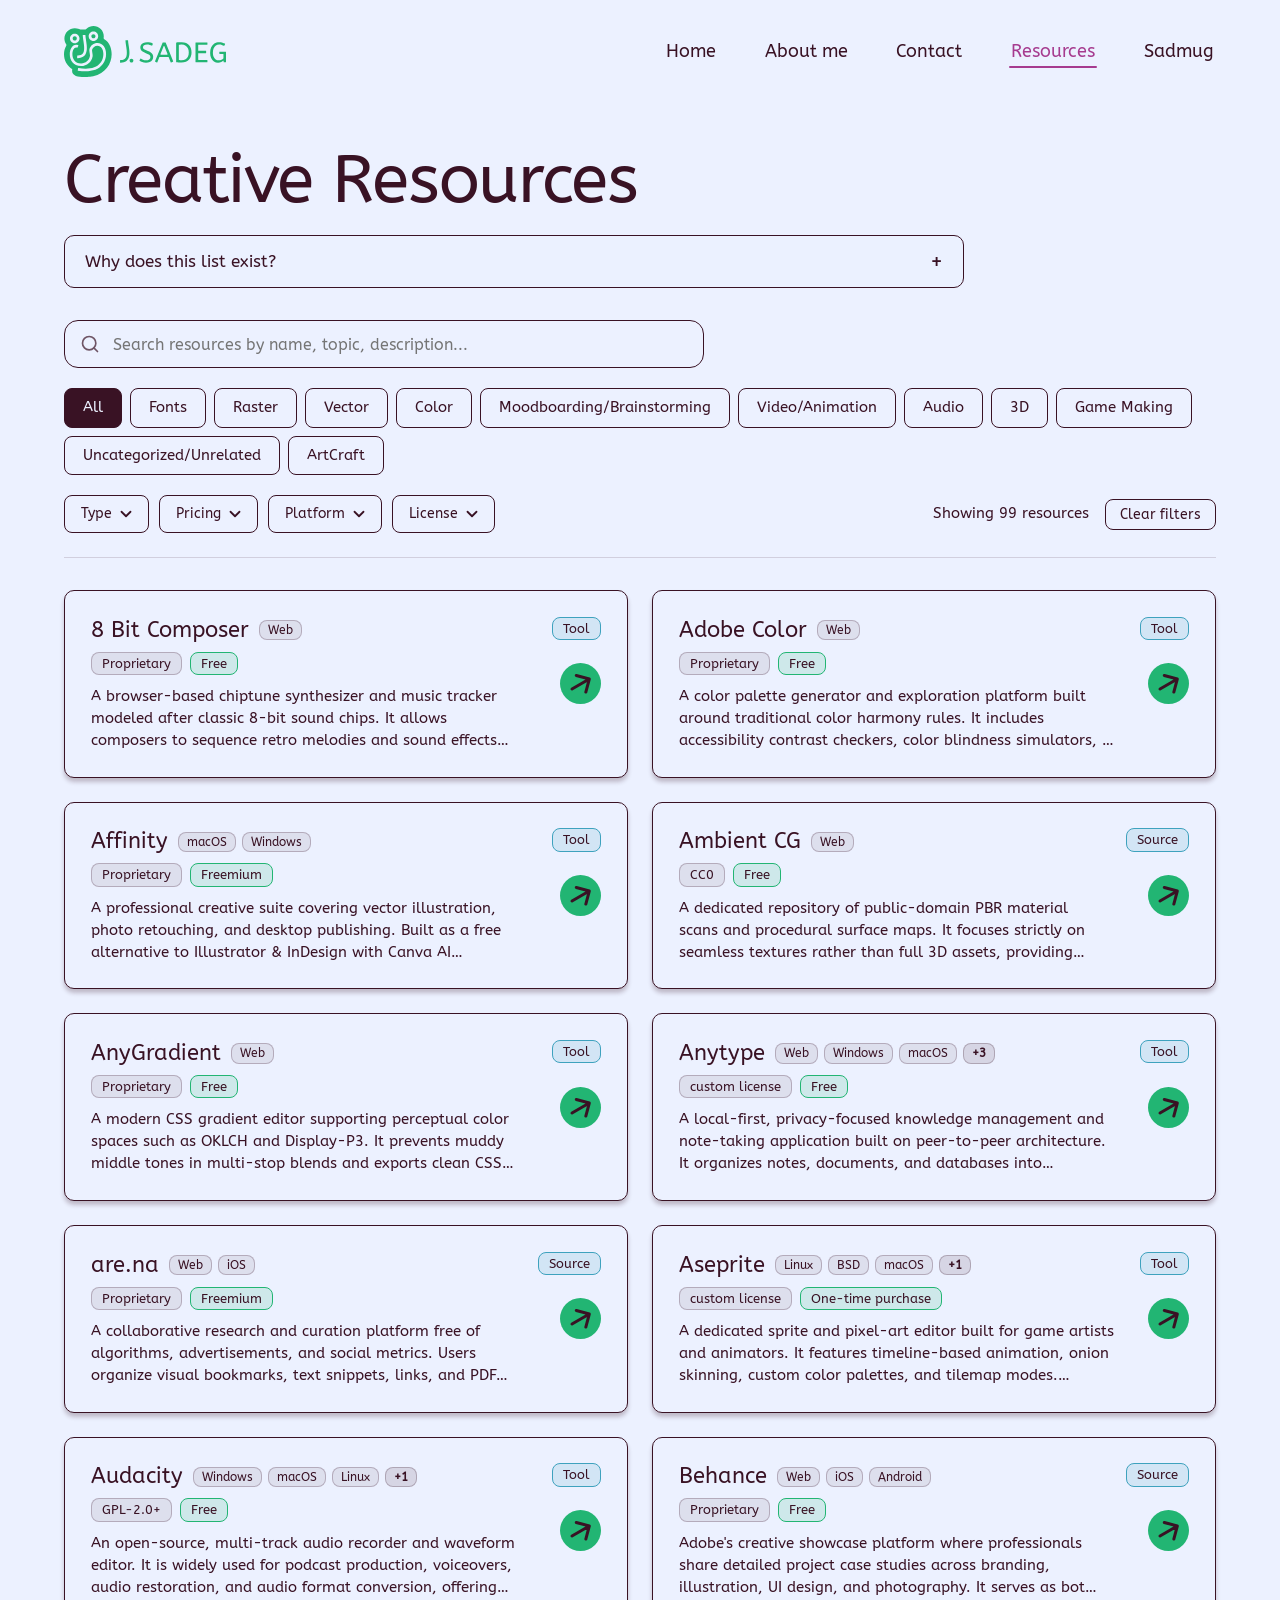
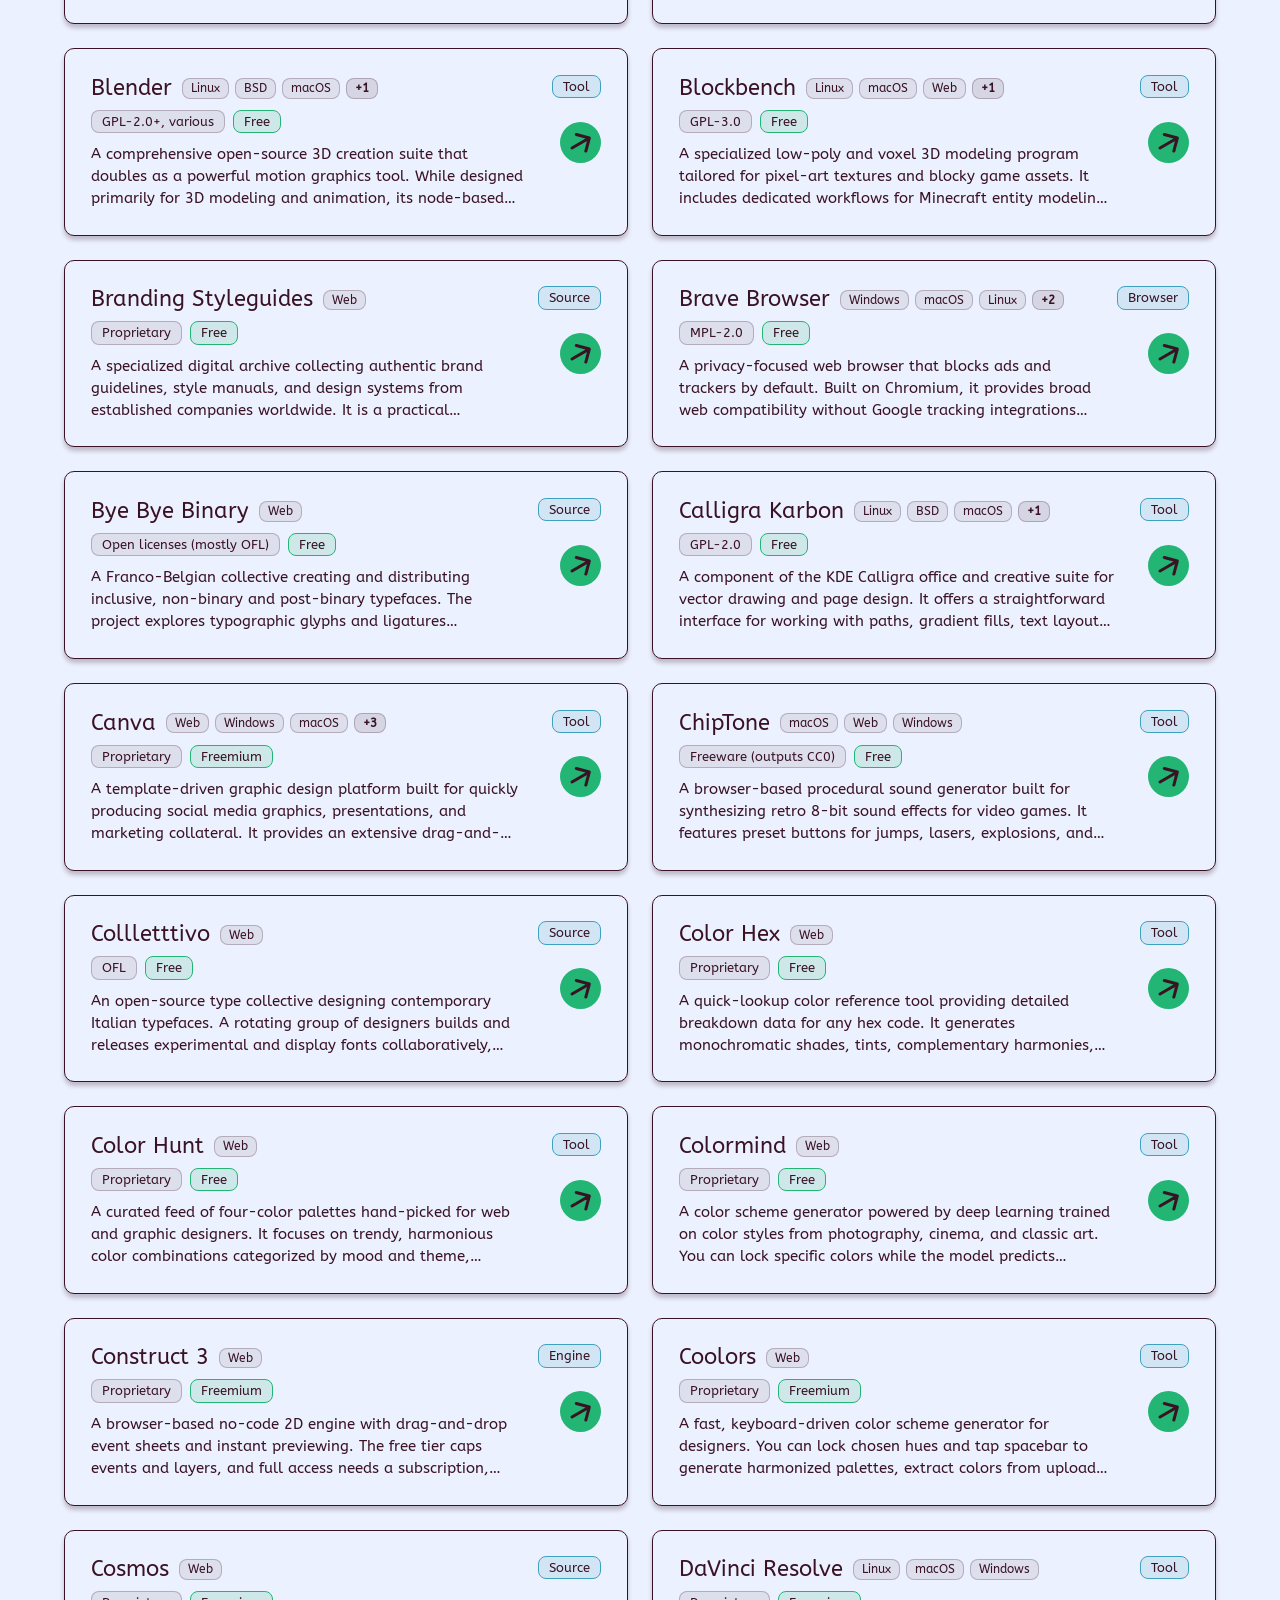
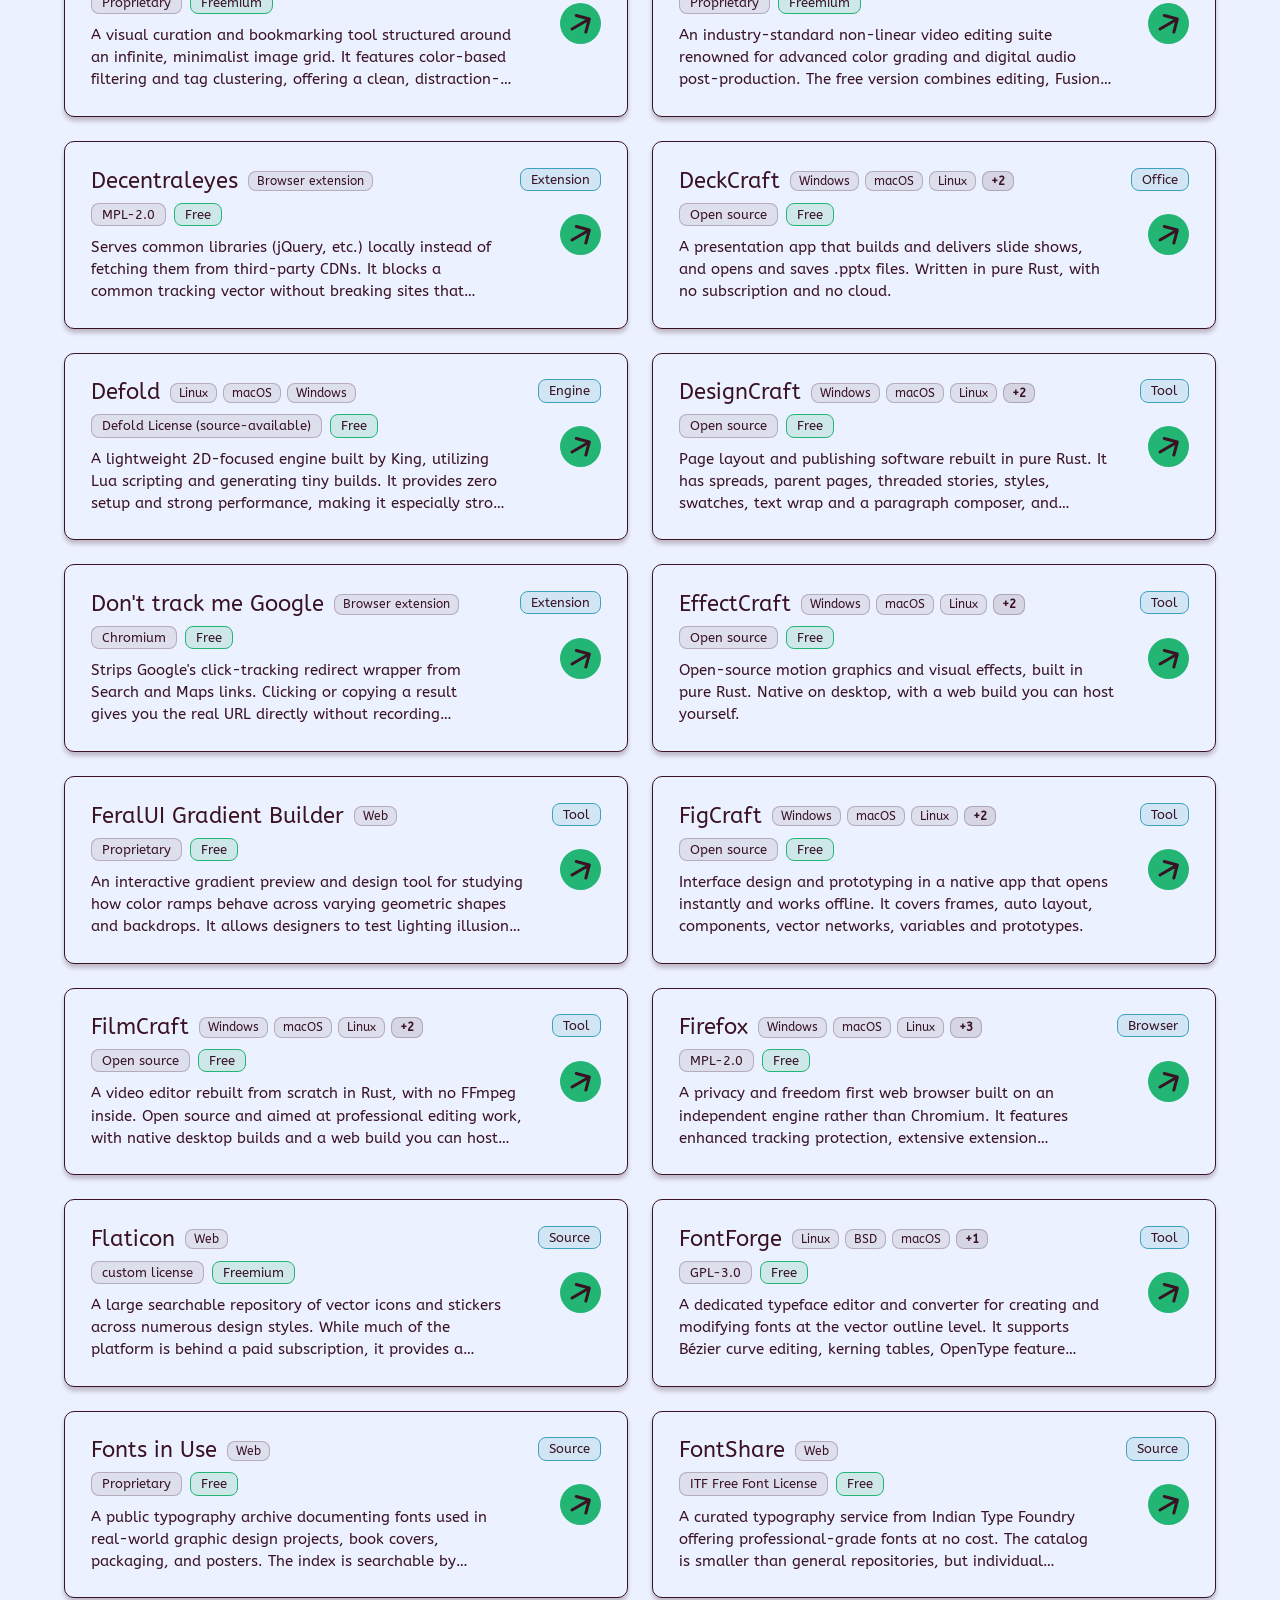
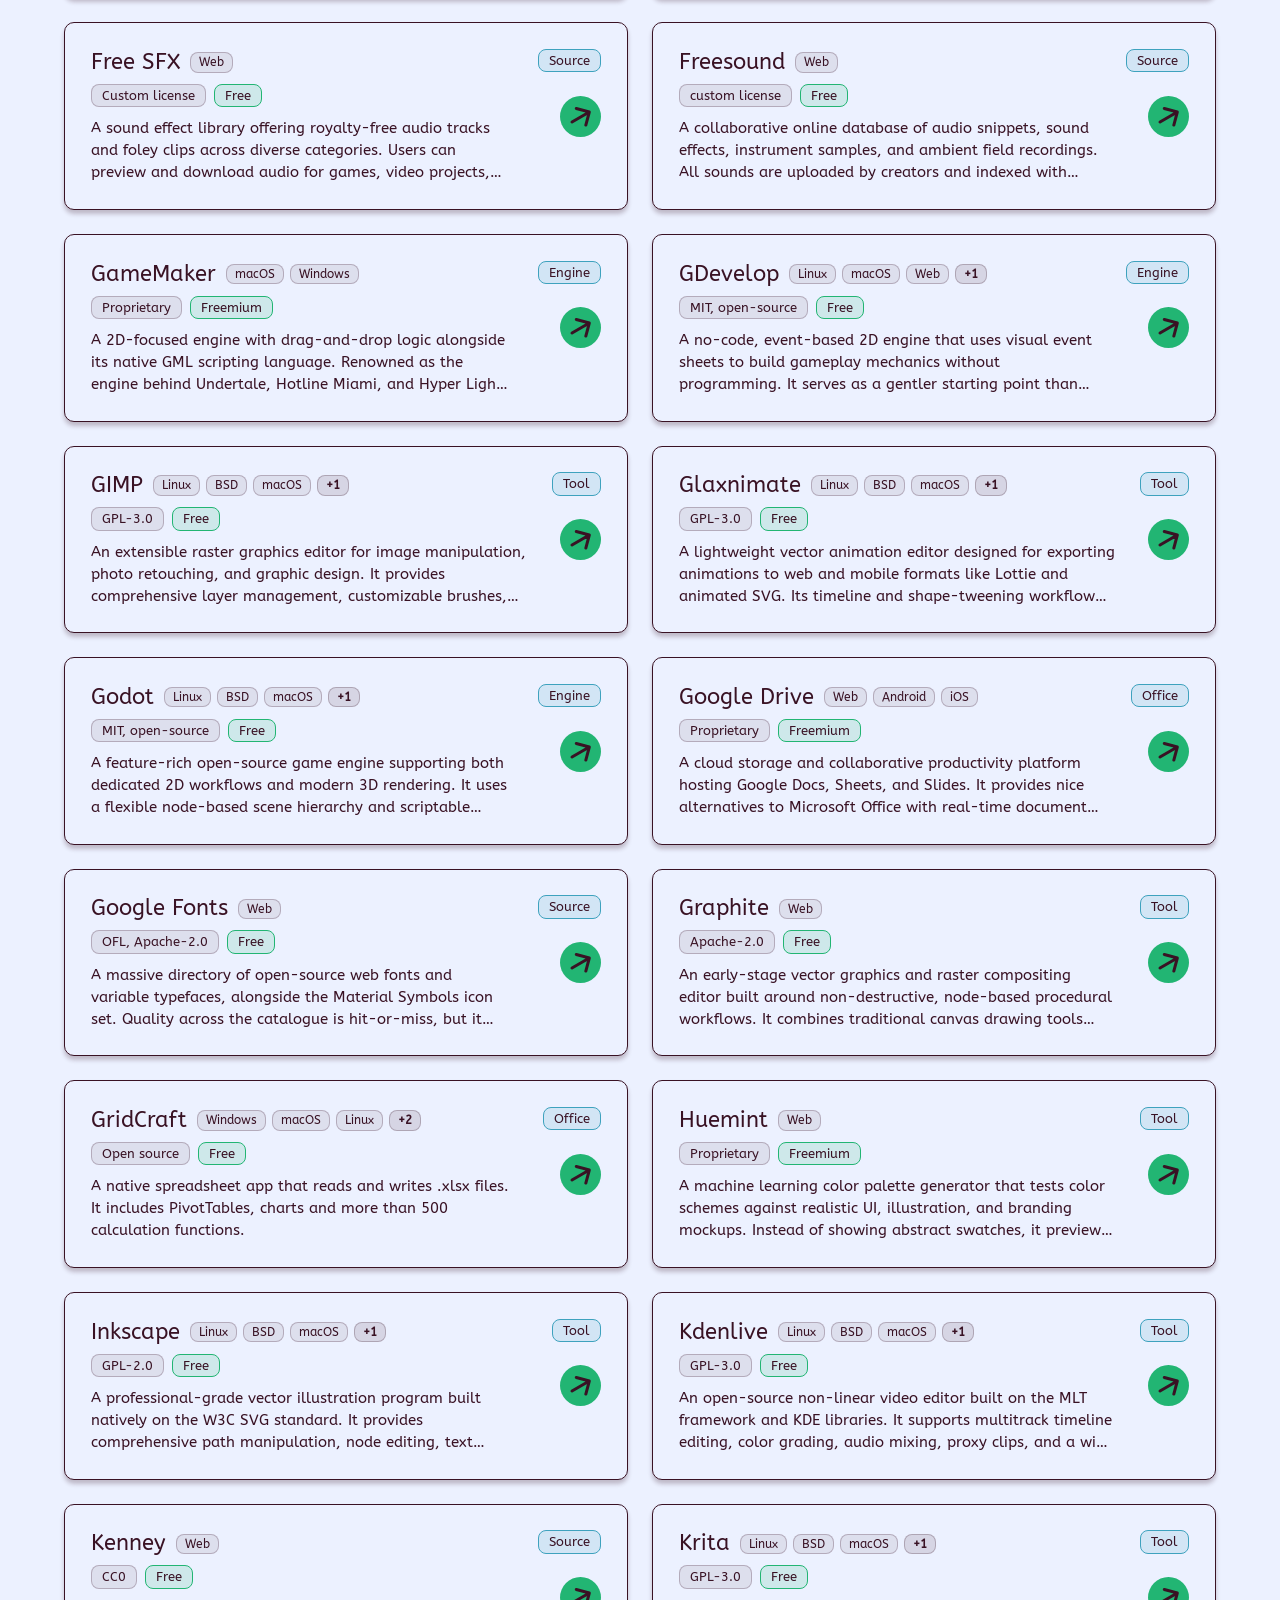
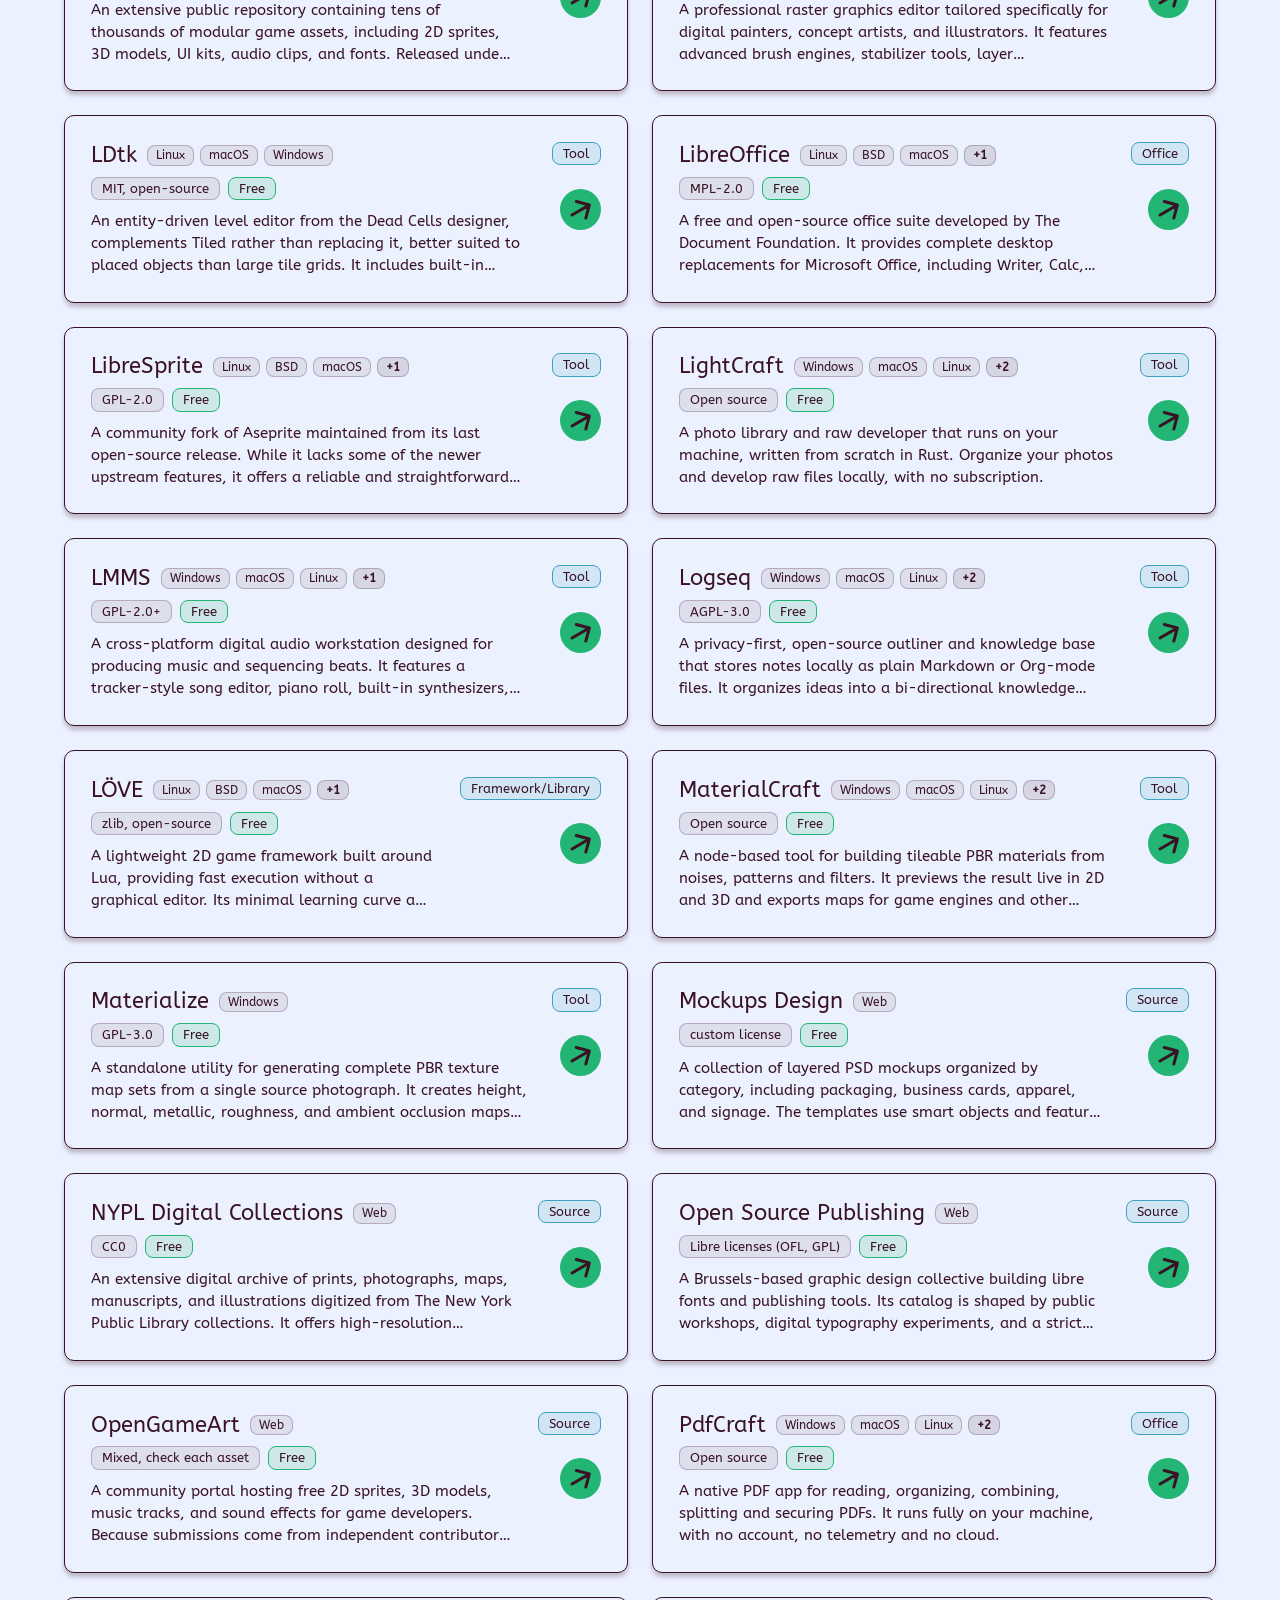
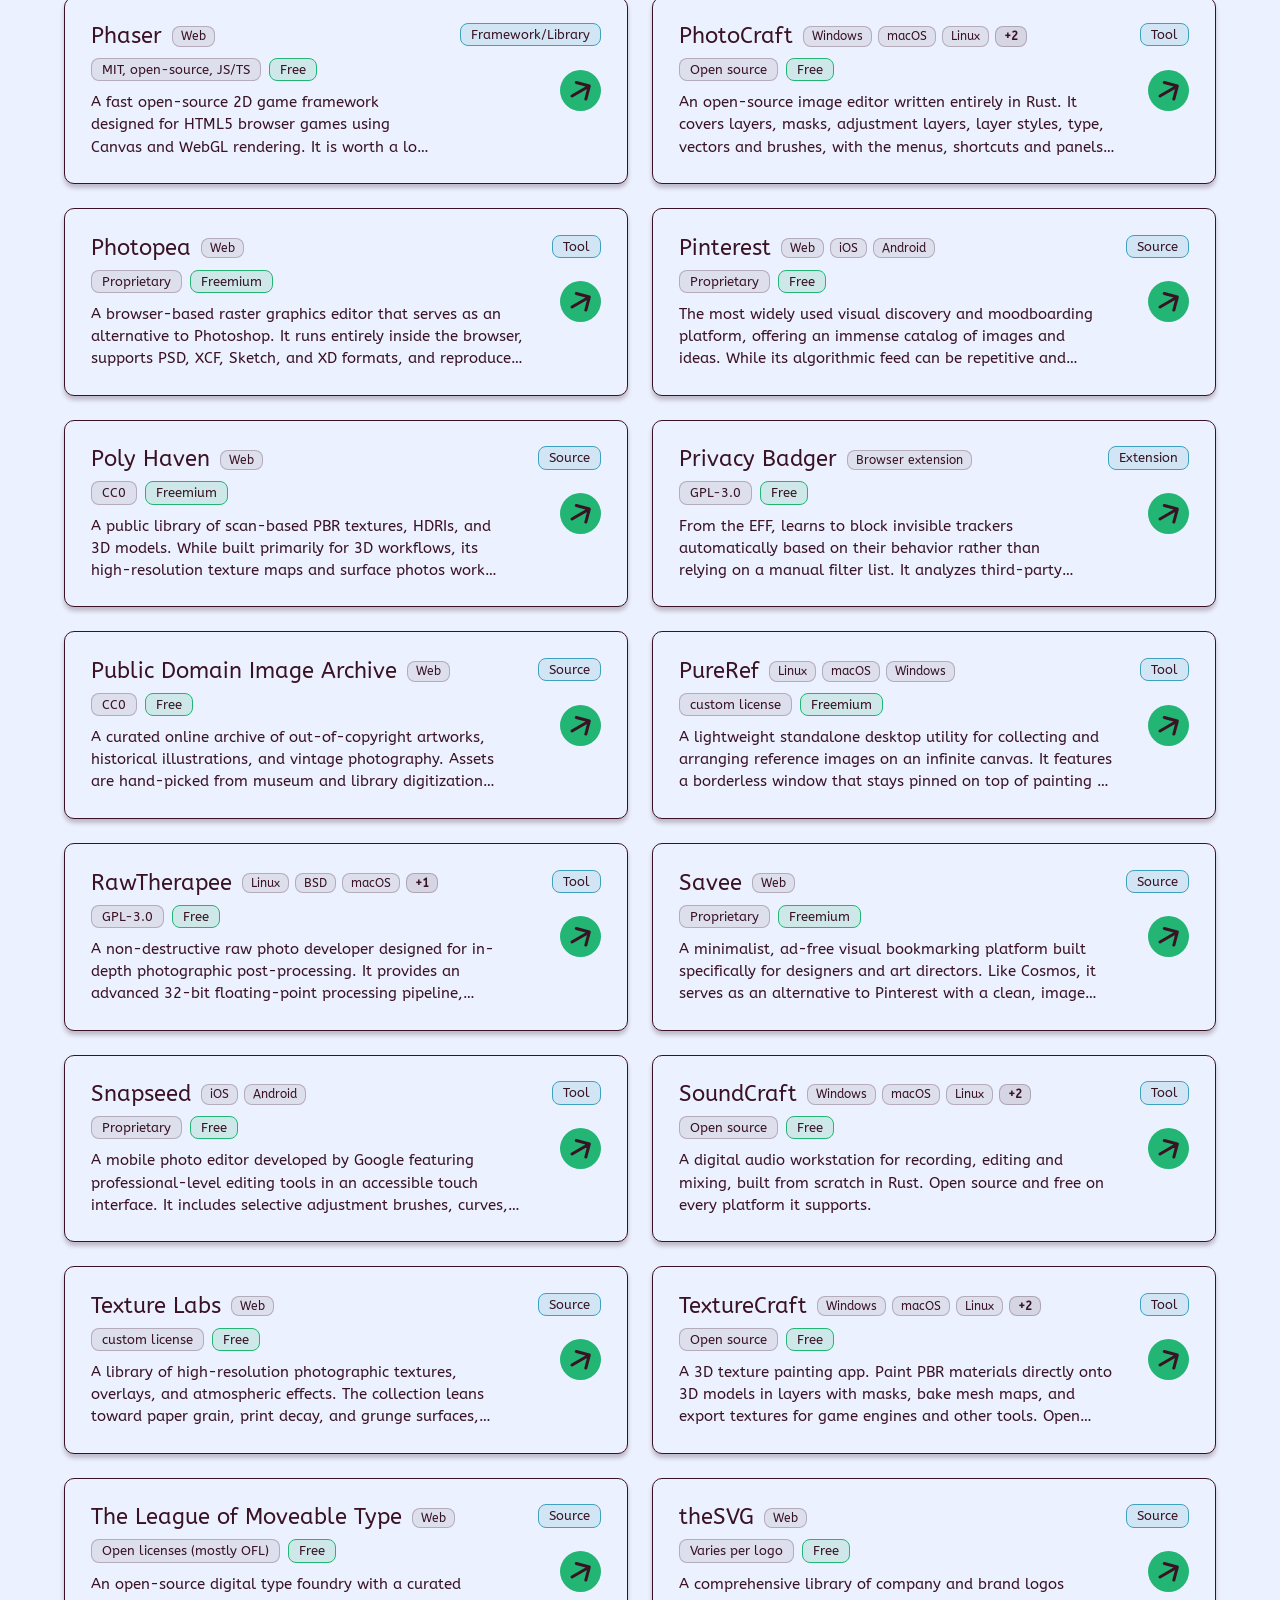
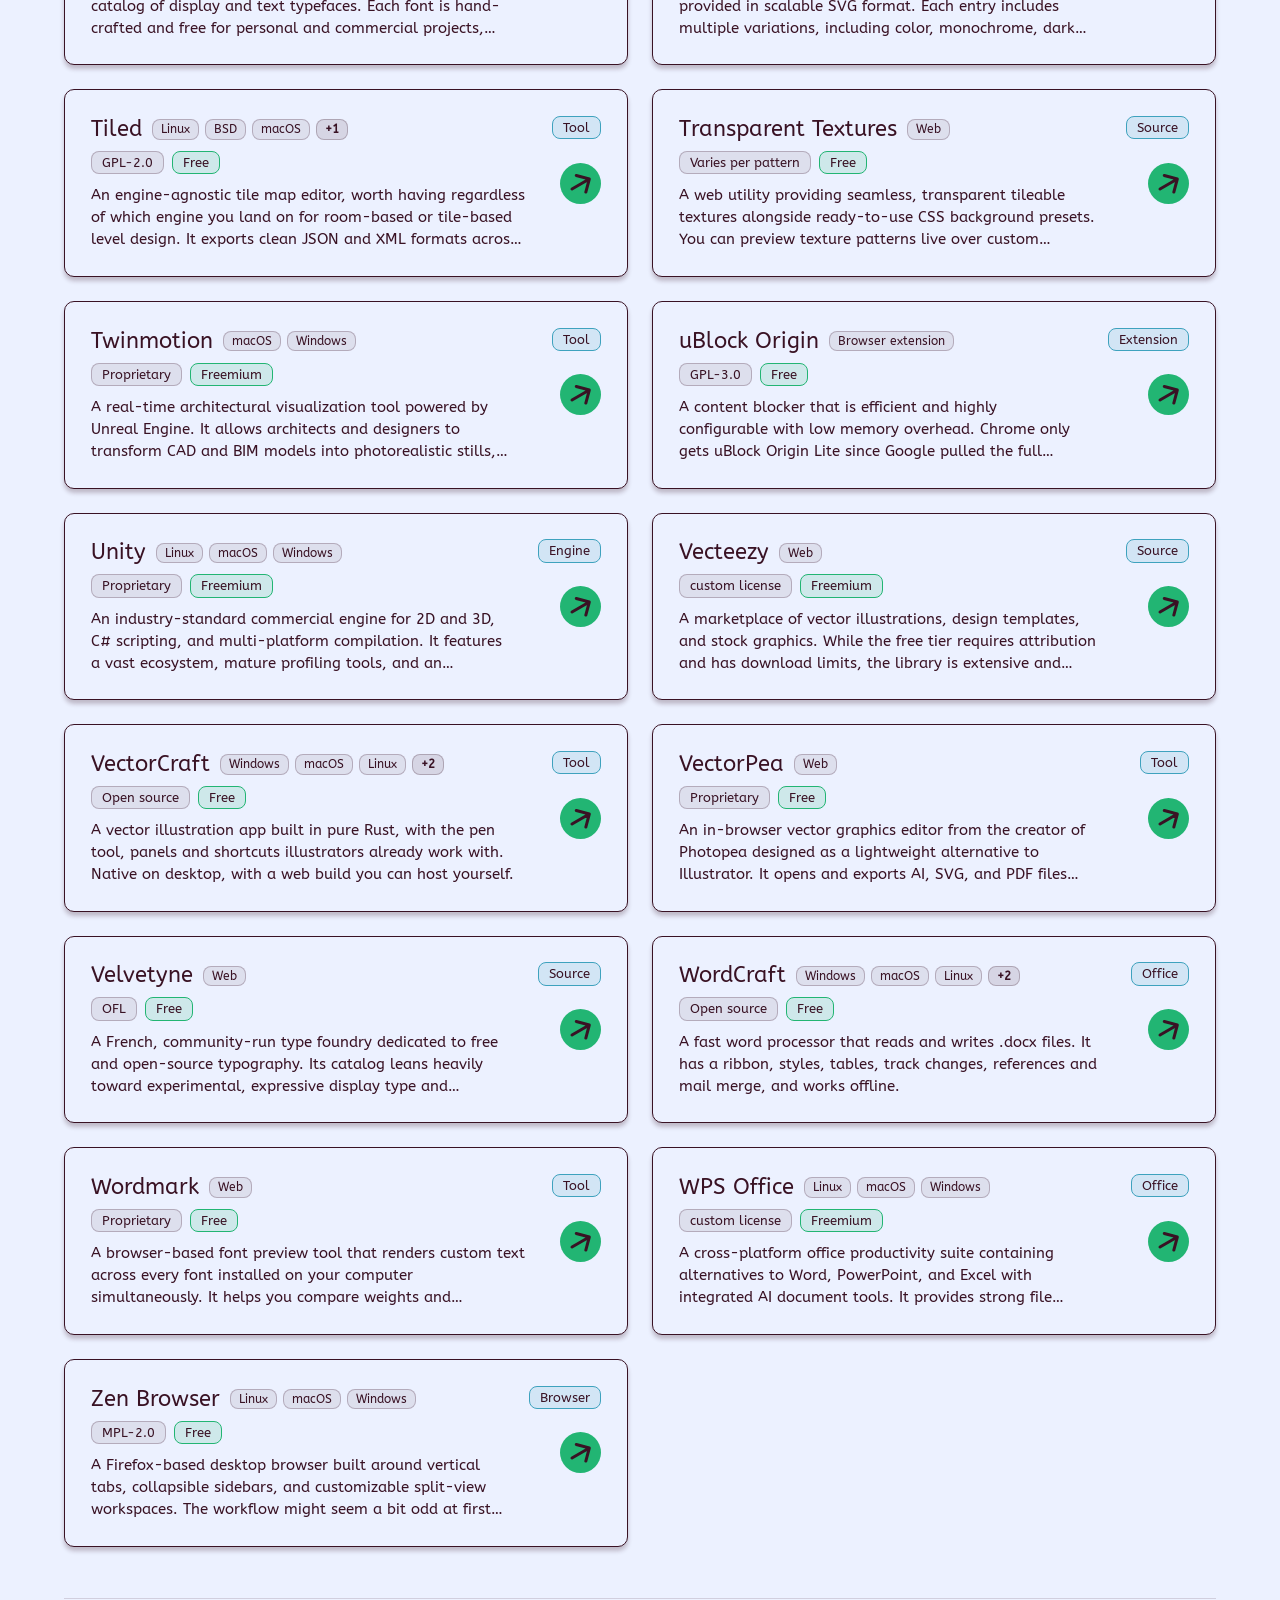
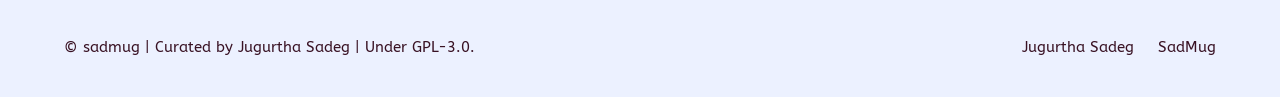
==== commit e35adabe: "scripted commit #13" ====
--- a/index.html
+++ b/index.html
@@ -3,15 +3,15 @@
 <head>
   <meta charset="UTF-8">
   <meta name="viewport" content="width=device-width, initial-scale=1.0">
-  <title>Creative Resources | J. Sadeg</title>
-  <meta name="description" content="A curated directory of digital creation tools, sources, textures, fonts, and frameworks for creative work.">
+  <title>Creative Resources Directory | Free Tools, Assets &amp; Fonts | J. Sadeg</title>
+  <meta name="description" content="A curated directory of free and open-source creative tools, 3D textures, commercial-use fonts, sound effects, and game dev frameworks.">
   <link rel="canonical" href="https://resources.sadmug.dev/">
 
   <!-- Open Graph -->
   <meta property="og:type" content="website">
   <meta property="og:site_name" content="Creative Resources">
-  <meta property="og:title" content="Creative Resources | J. Sadeg">
-  <meta property="og:description" content="A curated directory of digital creation tools, sources, textures, fonts, and frameworks for creative work.">
+  <meta property="og:title" content="Creative Resources Directory | Free Tools, Assets &amp; Fonts | J. Sadeg">
+  <meta property="og:description" content="A curated directory of free and open-source creative tools, 3D textures, commercial-use fonts, sound effects, and game dev frameworks.">
   <meta property="og:url" content="https://resources.sadmug.dev/">
   <meta property="og:image" content="https://resources.sadmug.dev/og.png">
   <meta property="og:image:width" content="1200">
@@ -20,17 +20,17 @@
 
   <!-- Twitter Card -->
   <meta name="twitter:card" content="summary_large_image">
-  <meta name="twitter:title" content="Creative Resources | J. Sadeg">
-  <meta name="twitter:description" content="A curated directory of digital creation tools, sources, textures, fonts, and frameworks for creative work.">
+  <meta name="twitter:title" content="Creative Resources Directory | Free Tools, Assets &amp; Fonts | J. Sadeg">
+  <meta name="twitter:description" content="A curated directory of free and open-source creative tools, 3D textures, commercial-use fonts, sound effects, and game dev frameworks.">
   <meta name="twitter:image" content="https://resources.sadmug.dev/og.png">
 
   <!-- Theme Color -->
   <meta name="theme-color" content="#ECF1FF">
 
   <!-- Favicons -->
-  <link rel="icon" href="favicon.ico" sizes="32x32">
-  <link rel="icon" href="icon/icon.svg" type="image/svg+xml">
-  <link rel="apple-touch-icon" href="icon/apple-touch-icon.png">
+  <link rel="icon" href="/favicon.ico" sizes="32x32">
+  <link rel="icon" href="/icon/icon.svg" type="image/svg+xml">
+  <link rel="apple-touch-icon" href="/icon/apple-touch-icon.png">
 
   <!-- Google Fonts: ABeeZee -->
   <link rel="preconnect" href="https://fonts.googleapis.com">
@@ -42,15 +42,15 @@
   <link rel="stylesheet" href="https://jugurthasadeg.sadmug.dev/css/components.css">
 
   <!-- Page-specific Stylesheet -->
-  <link rel="stylesheet" href="css/resources.css">
+  <link rel="stylesheet" href="/css/resources.css">
 </head>
-<body>
+<body data-current-group="all">
   <div class="page-wrapper">
     <!-- Header Navigation -->
     <header class="site-header" role="banner">
       <div class="nav-container">
         <a href="https://jugurthasadeg.sadmug.dev" class="brand-link" aria-label="Jugurtha Sadeg, graphic design" target="_blank" rel="noopener noreferrer">
-          <img src="assets/logo/logo-light.svg" alt="J. SADEG Logo" class="brand-logo" width="250" height="79">
+          <img src="/assets/logo/logo-light.svg" alt="J. SADEG Logo" class="brand-logo" width="250" height="79">
         </a>
         <button type="button" class="burger-btn" id="burger-btn" aria-label="Open menu" aria-expanded="false" aria-controls="site-nav">
           <svg class="burger-icon burger-icon-open" width="24" height="24" viewBox="0 0 24 24" fill="none" stroke="currentColor" stroke-width="2" stroke-linecap="round" aria-hidden="true">
@@ -68,7 +68,7 @@
             <li><a href="https://jugurthasadeg.sadmug.dev/index.html" class="nav-link">Home</a></li>
             <li><a href="https://jugurthasadeg.sadmug.dev/about.html" class="nav-link">About me</a></li>
             <li><a href="https://jugurthasadeg.sadmug.dev/contact.html" class="nav-link">Contact</a></li>
-            <li><a href="https://resources.sadmug.dev" class="nav-link active" aria-current="page">Resources</a></li>
+            <li><a href="/" class="nav-link active" aria-current="page">Resources</a></li>
             <li><a href="https://sadmug.dev" class="nav-link" target="_blank" rel="noopener noreferrer">Sadmug</a></li>
           </ul>
         </nav>
@@ -84,7 +84,7 @@
           <details class="intro-details">
             <summary class="intro-summary">Why does this list exist?</summary>
             <div class="intro-text">
-              <p>This file is a work in constant progress. I gather all the resources I can find for creative work. The goal is to create some kind of starter-pack for new and intermediate creatives who might not know where to look, though these might come in handy for experienced creatives too, who knows?</p>
+              <p>This list is a work in constant progress. I gather every resource I can find for creative work: fonts, textures, free software, references and more. The goal is a starter pack for new and intermediate creatives who might not know where to look, though experienced creatives might find a few gems too. Use the search box and filters to narrow things down, and open any card for the full details.</p>
             </div>
           </details>
         </div>
@@ -105,18 +105,18 @@
 
           <!-- Group Buttons -->
           <div class="groups-container" role="toolbar" aria-label="Resource Groups">
-        <button type="button" class="group-btn active" data-group="all">All</button>
-        <button type="button" class="group-btn" data-group="fonts">Fonts</button>
-        <button type="button" class="group-btn" data-group="raster">Raster</button>
-        <button type="button" class="group-btn" data-group="vector">Vector</button>
-        <button type="button" class="group-btn" data-group="color">Color</button>
-        <button type="button" class="group-btn" data-group="moodboarding">Moodboarding/Brainstorming</button>
-        <button type="button" class="group-btn" data-group="video">Video/Animation</button>
-        <button type="button" class="group-btn" data-group="audio">Audio</button>
-        <button type="button" class="group-btn" data-group="3d">3D</button>
-        <button type="button" class="group-btn" data-group="game-making">Game Making</button>
-        <button type="button" class="group-btn" data-group="other">Uncategorized/Unrelated</button>
-        <button type="button" class="group-btn" data-group="artcraft">ArtCraft</button>
+        <a href="/" class="group-btn active" data-group="all">All</a>
+        <a href="/fonts/" class="group-btn" data-group="fonts">Fonts</a>
+        <a href="/raster/" class="group-btn" data-group="raster">Raster</a>
+        <a href="/vector/" class="group-btn" data-group="vector">Vector</a>
+        <a href="/color/" class="group-btn" data-group="color">Color</a>
+        <a href="/moodboarding/" class="group-btn" data-group="moodboarding">Moodboarding/Brainstorming</a>
+        <a href="/video/" class="group-btn" data-group="video">Video/Animation</a>
+        <a href="/audio/" class="group-btn" data-group="audio">Audio</a>
+        <a href="/3d/" class="group-btn" data-group="3d">3D</a>
+        <a href="/game-making/" class="group-btn" data-group="game-making">Game Making</a>
+        <a href="/other/" class="group-btn" data-group="other">Uncategorized/Unrelated</a>
+        <a href="/artcraft/" class="group-btn" data-group="artcraft">ArtCraft</a>
           </div>
 
           <!-- Secondary Filters Row -->
@@ -2624,7 +2624,7 @@
     <!-- Footer -->
     <footer class="site-footer" role="contentinfo">
       <div class="footer-content">
-        <span>&copy; sadmug | This page is under GPL-3.0.</span>
+        <span>&copy; sadmug | Curated by Jugurtha Sadeg | Under GPL-3.0.</span>
         <ul class="footer-links">
           <li><a href="https://jugurthasadeg.sadmug.dev" class="footer-link" target="_blank" rel="noopener noreferrer">Jugurtha Sadeg</a></li>
           <li><a href="https://sadmug.dev" class="footer-link" target="_blank" rel="noopener noreferrer">SadMug</a></li>
@@ -2639,7 +2639,7 @@
   </script>
 
   <!-- Scripts -->
-  <script src="js/nav.js" defer></script>
-  <script src="js/filter.js" defer></script>
+  <script src="/js/nav.js" defer></script>
+  <script src="/js/filter.js" defer></script>
 </body>
 </html>
--- a/css/resources.css
+++ b/css/resources.css
@@ -147,6 +147,7 @@
   padding: 6px 2px;
   transition: color var(--transition-base, 0.2s ease-in-out);
   white-space: nowrap;
+  text-decoration: none;
 }
 
 .nav-link:hover {
@@ -351,6 +352,7 @@
   cursor: pointer;
   transition: all var(--transition-fast, 0.15s ease);
   white-space: nowrap;
+  text-decoration: none;
 }
 
 .group-btn:hover {
@@ -703,6 +705,7 @@
   line-height: 1.2;
   border-radius: var(--radius-tag, 8px);
   white-space: nowrap;
+  text-decoration: none;
 }
 
 .badge-type {
